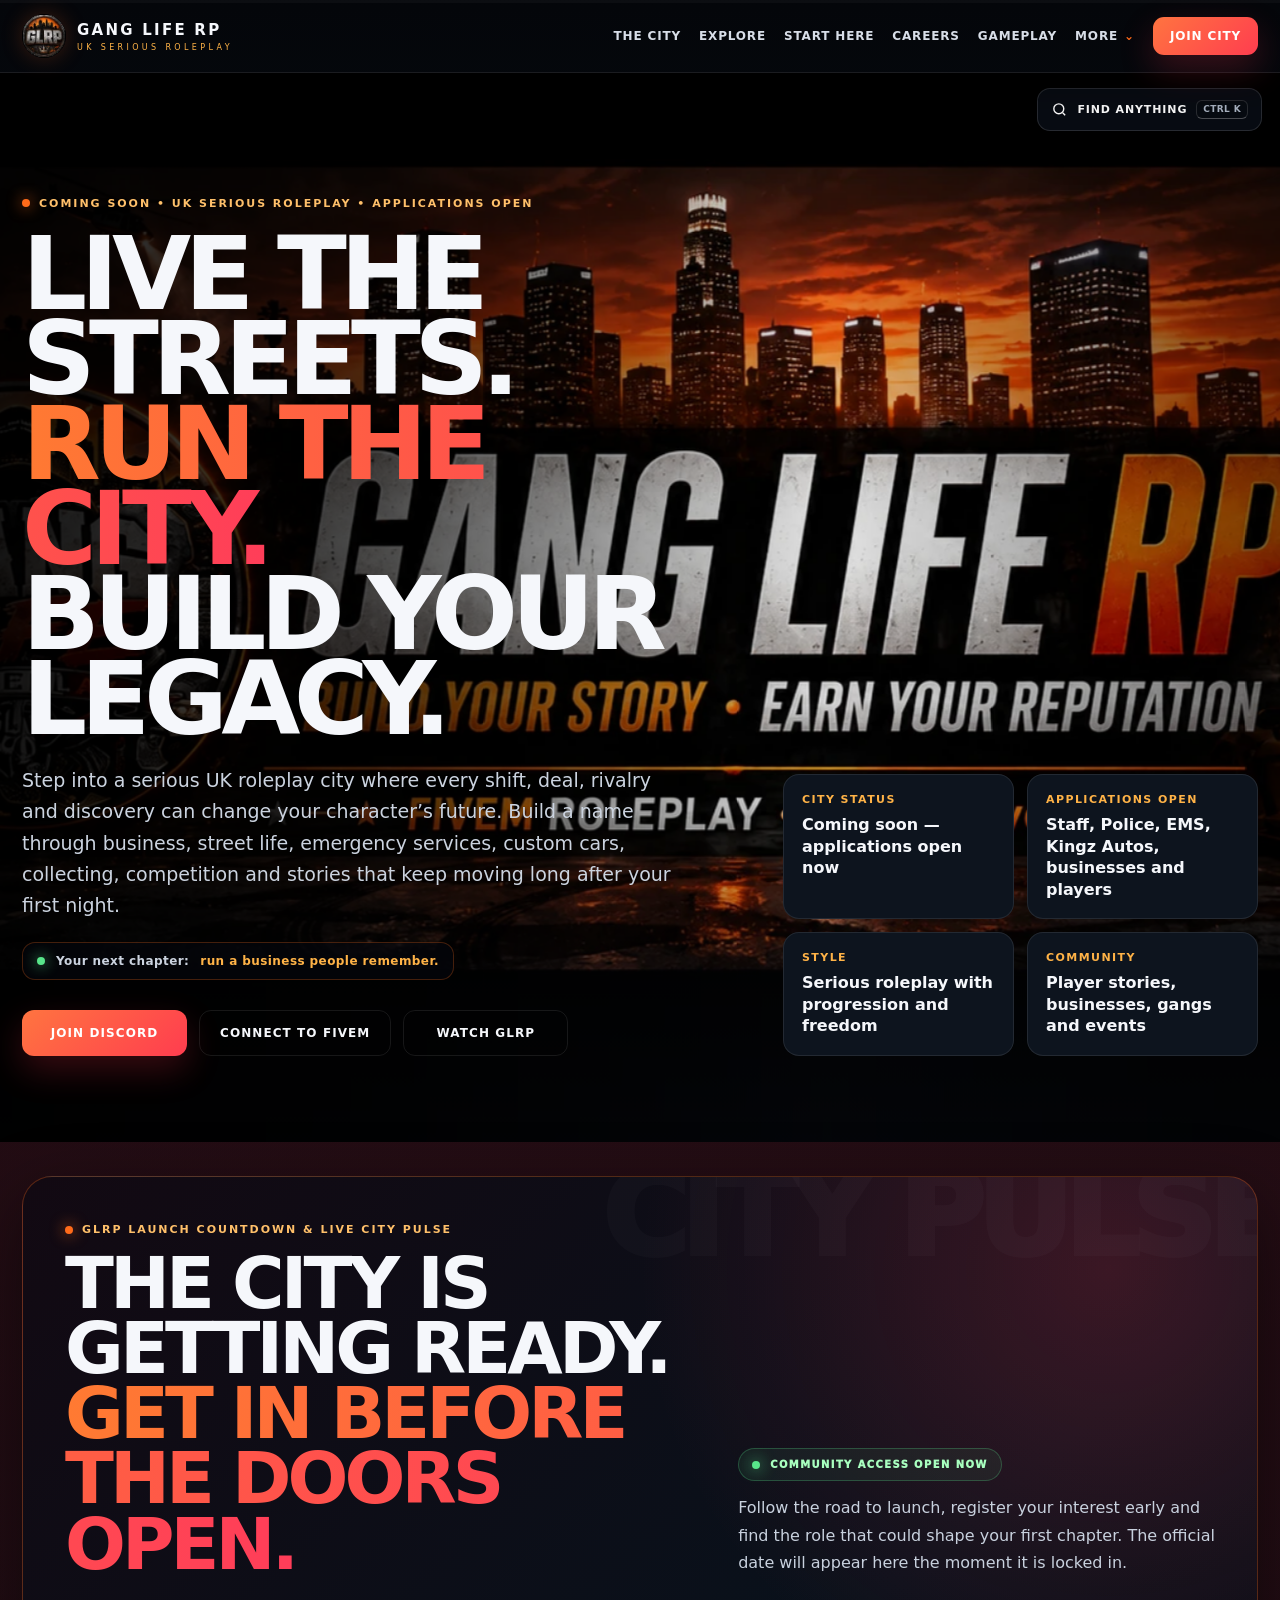
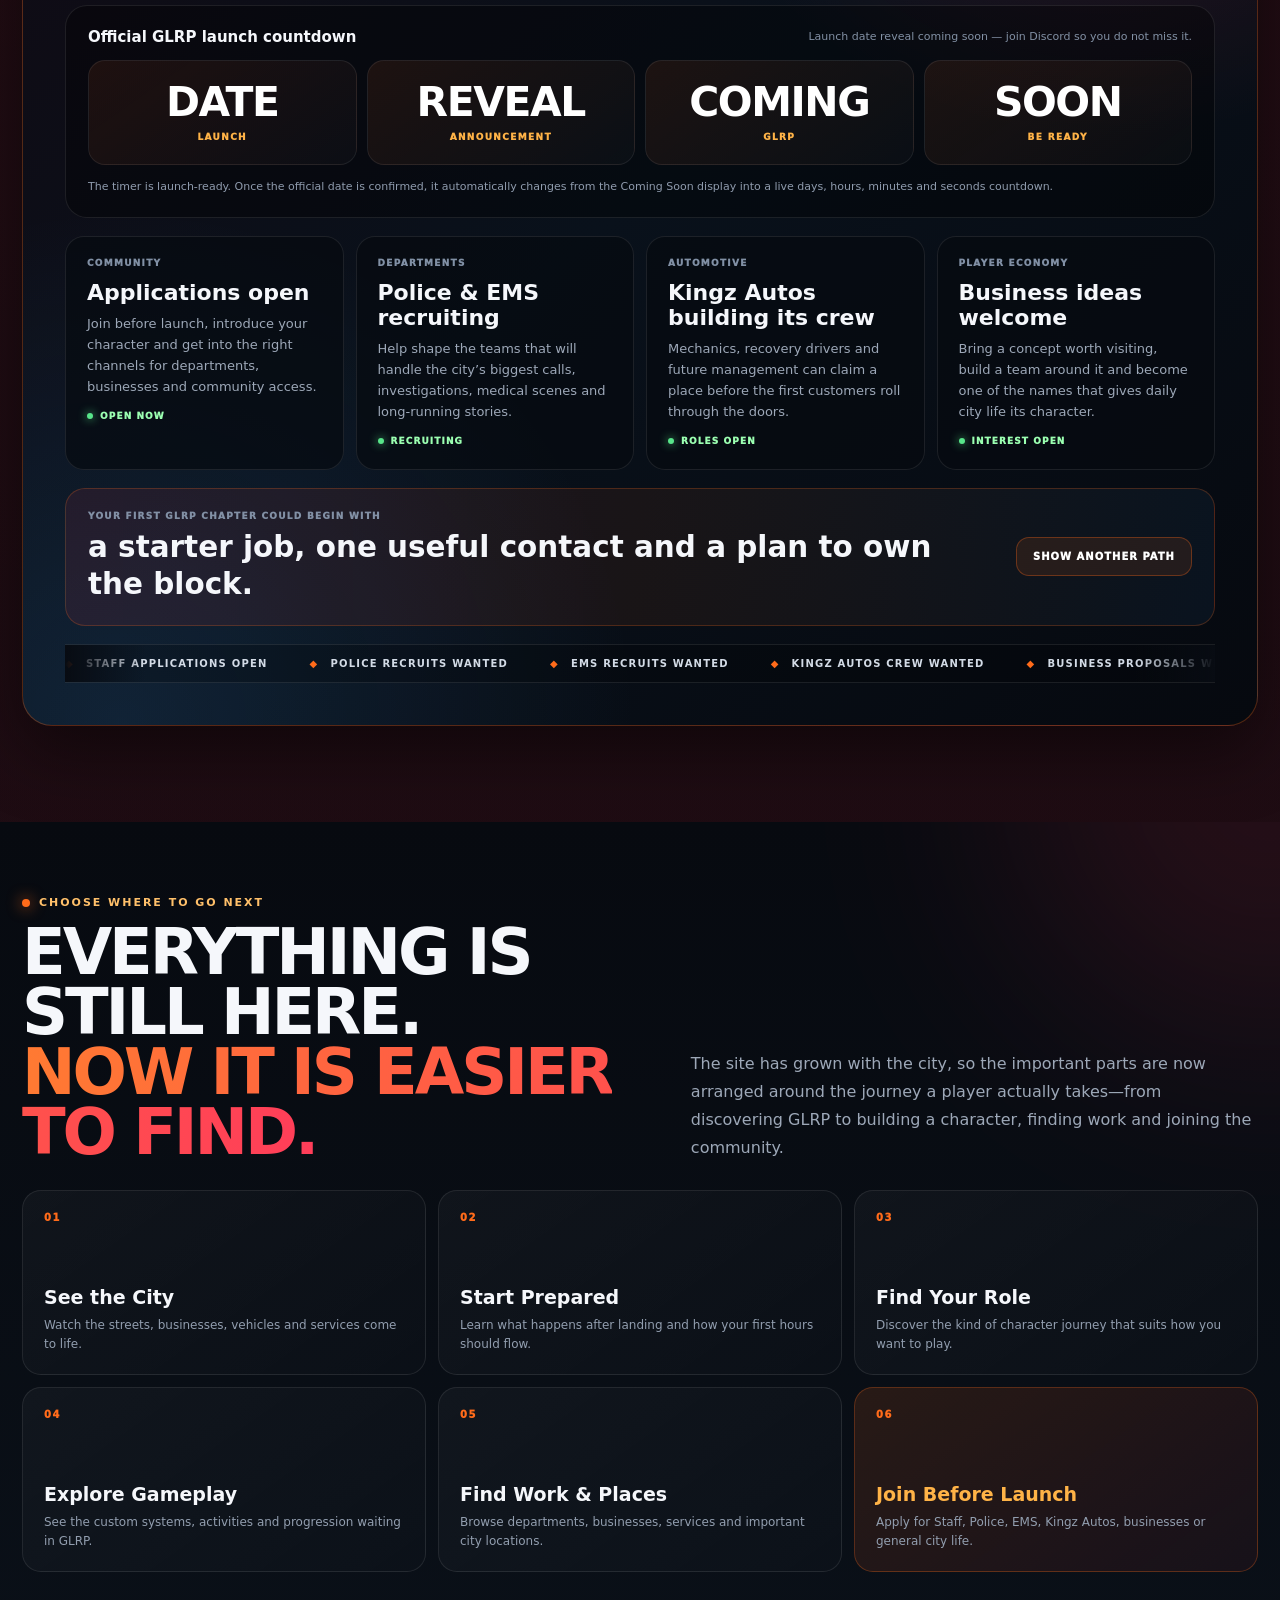
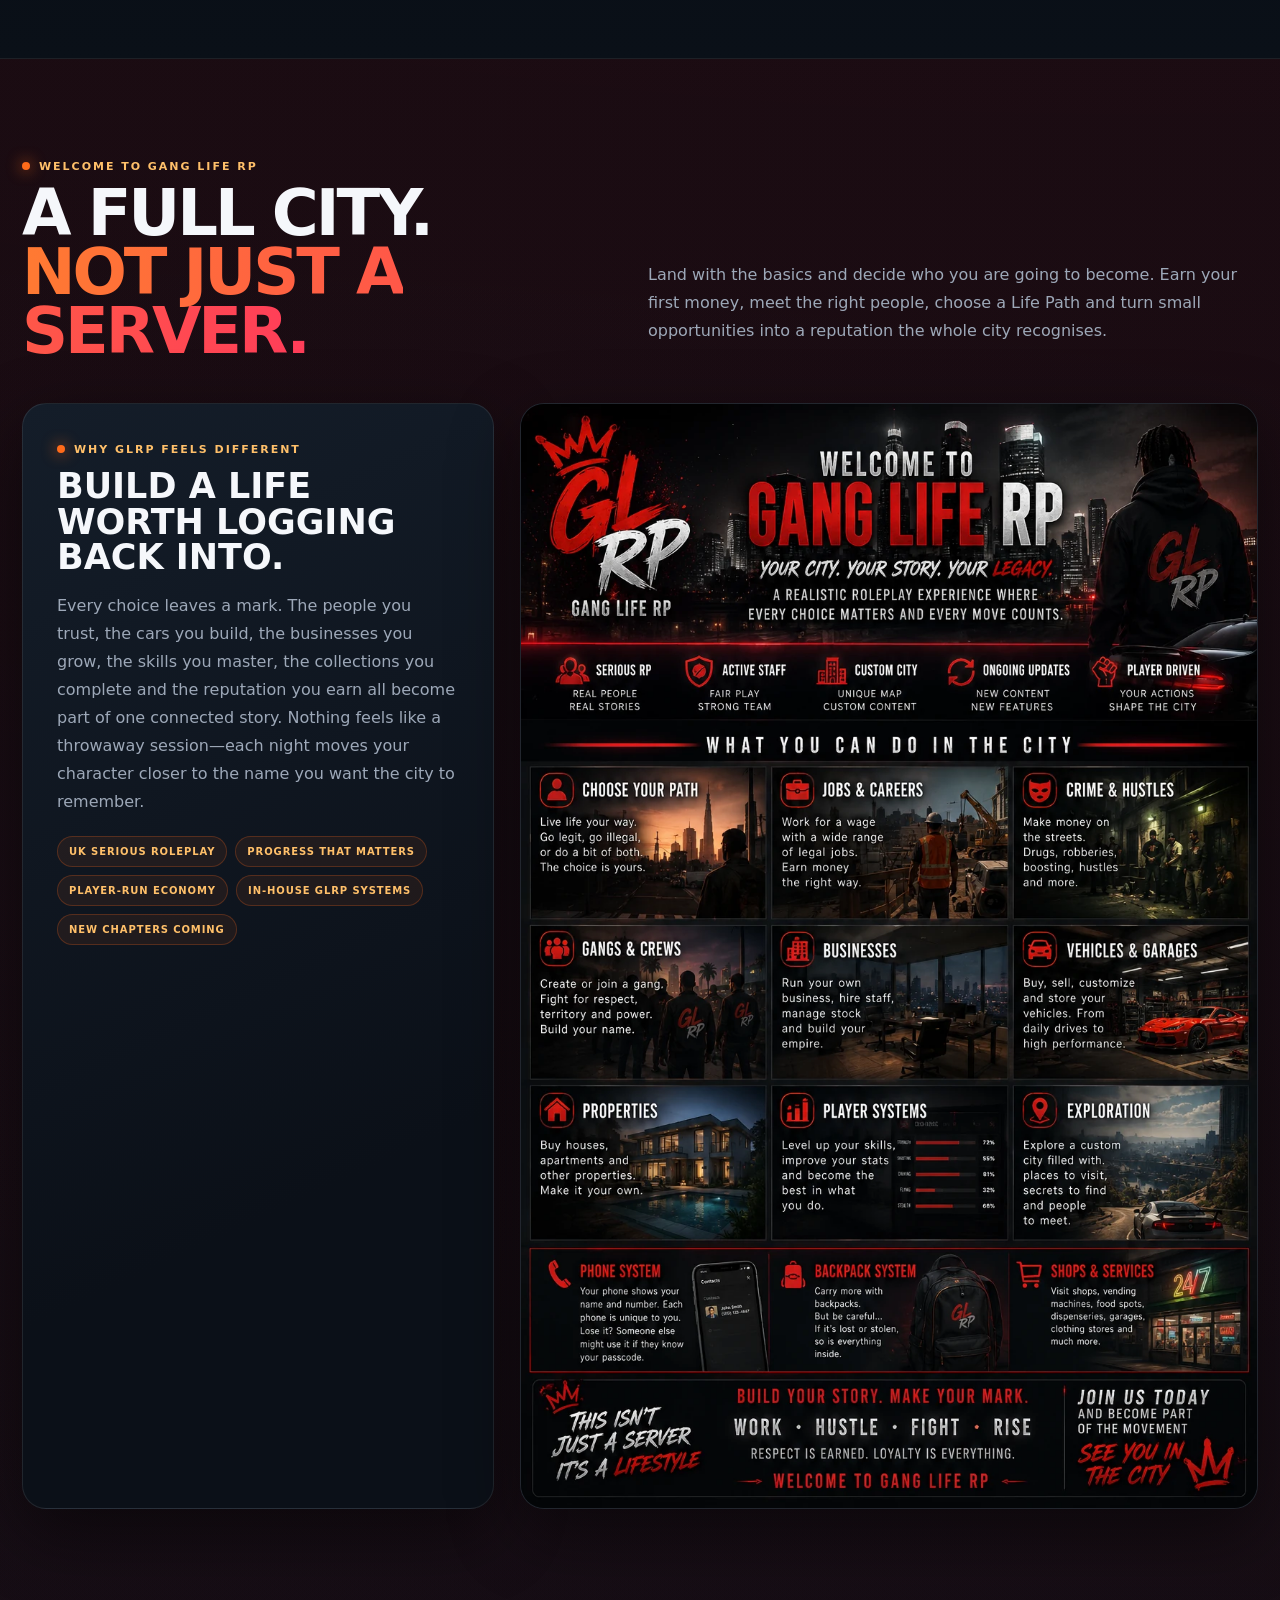
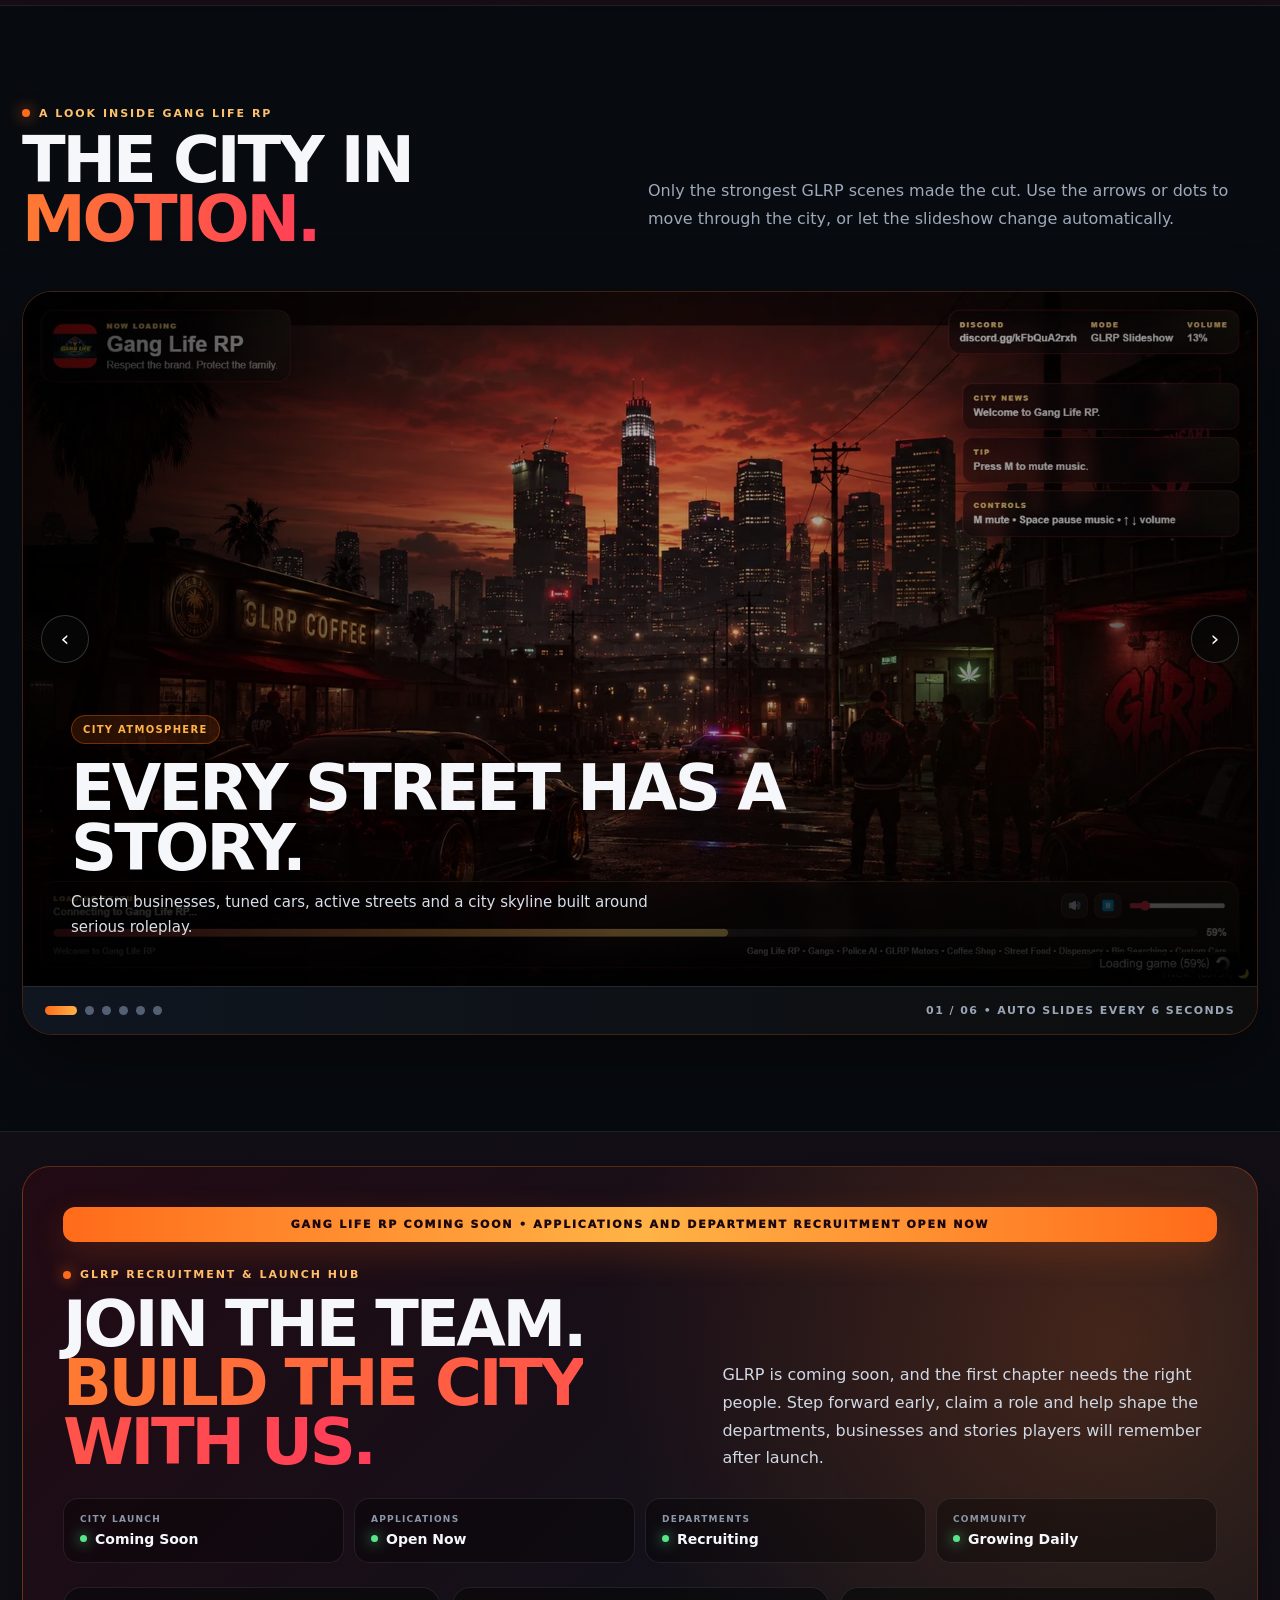
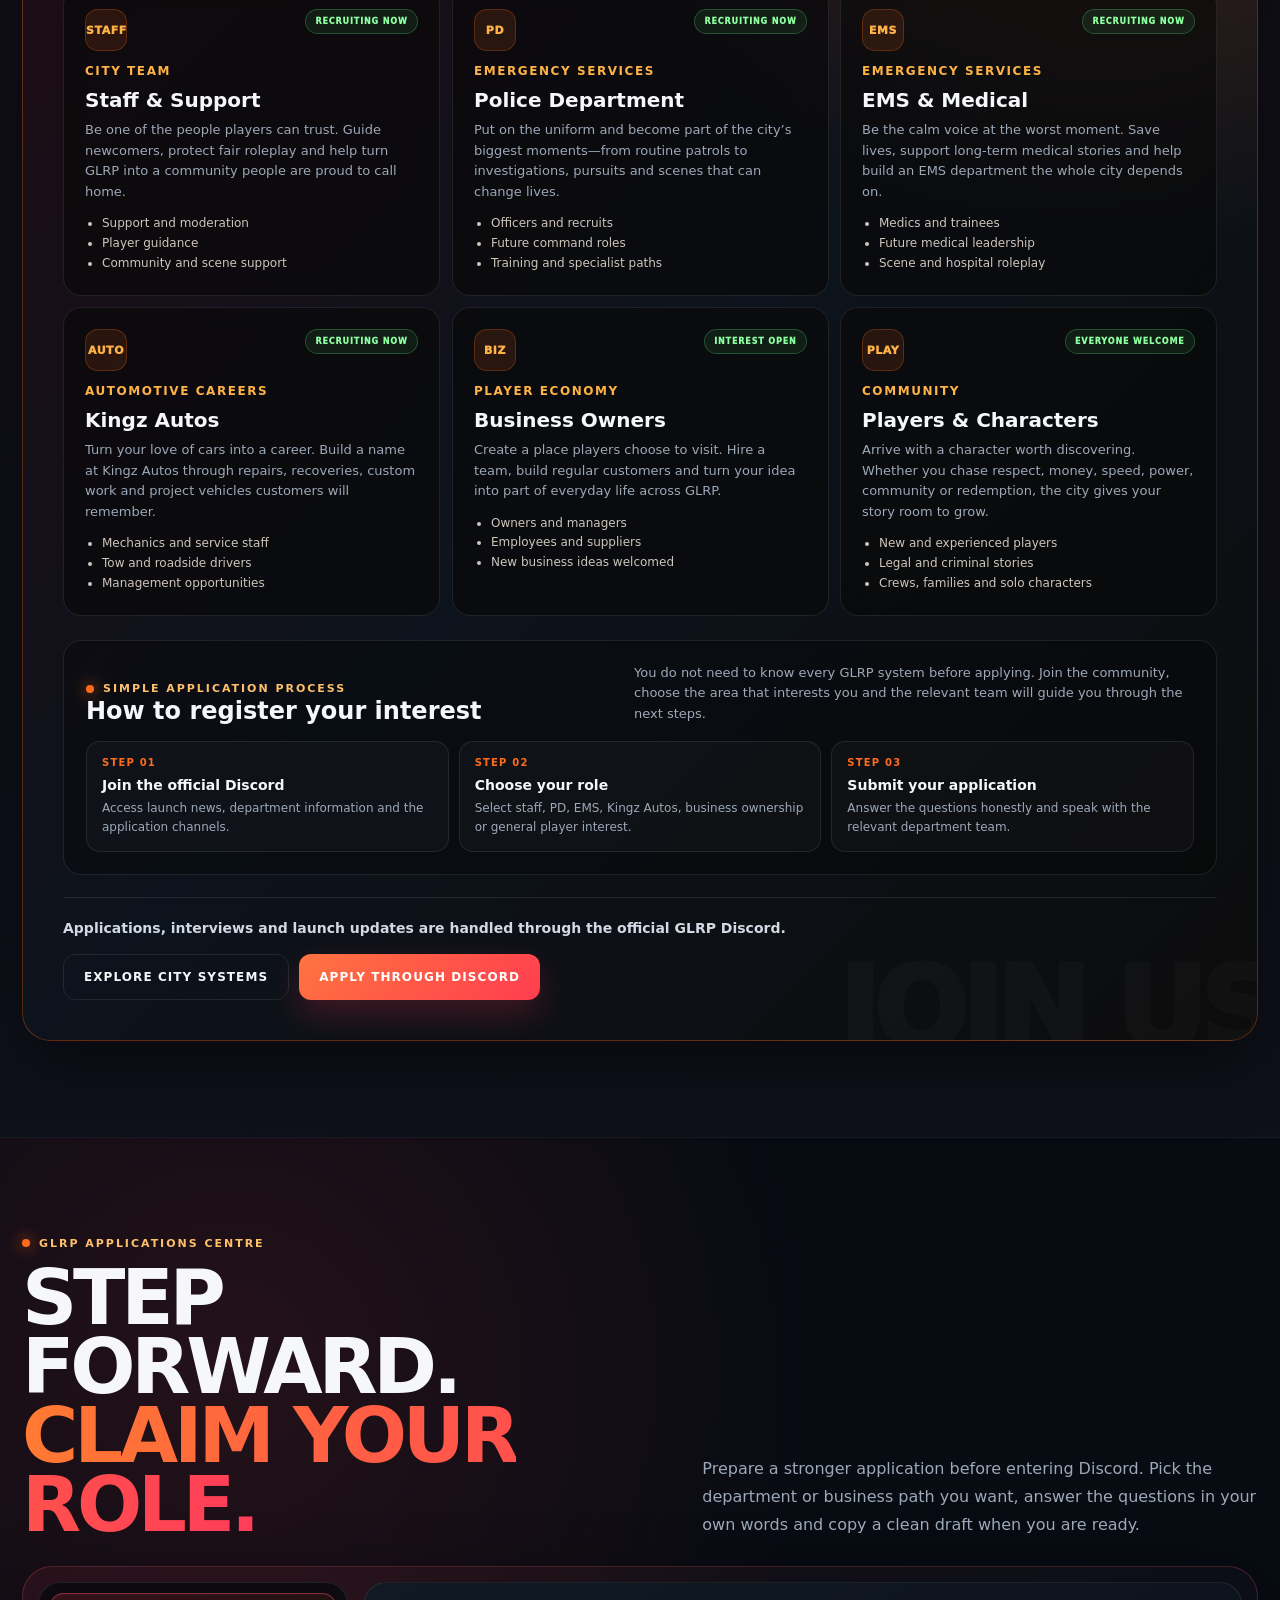
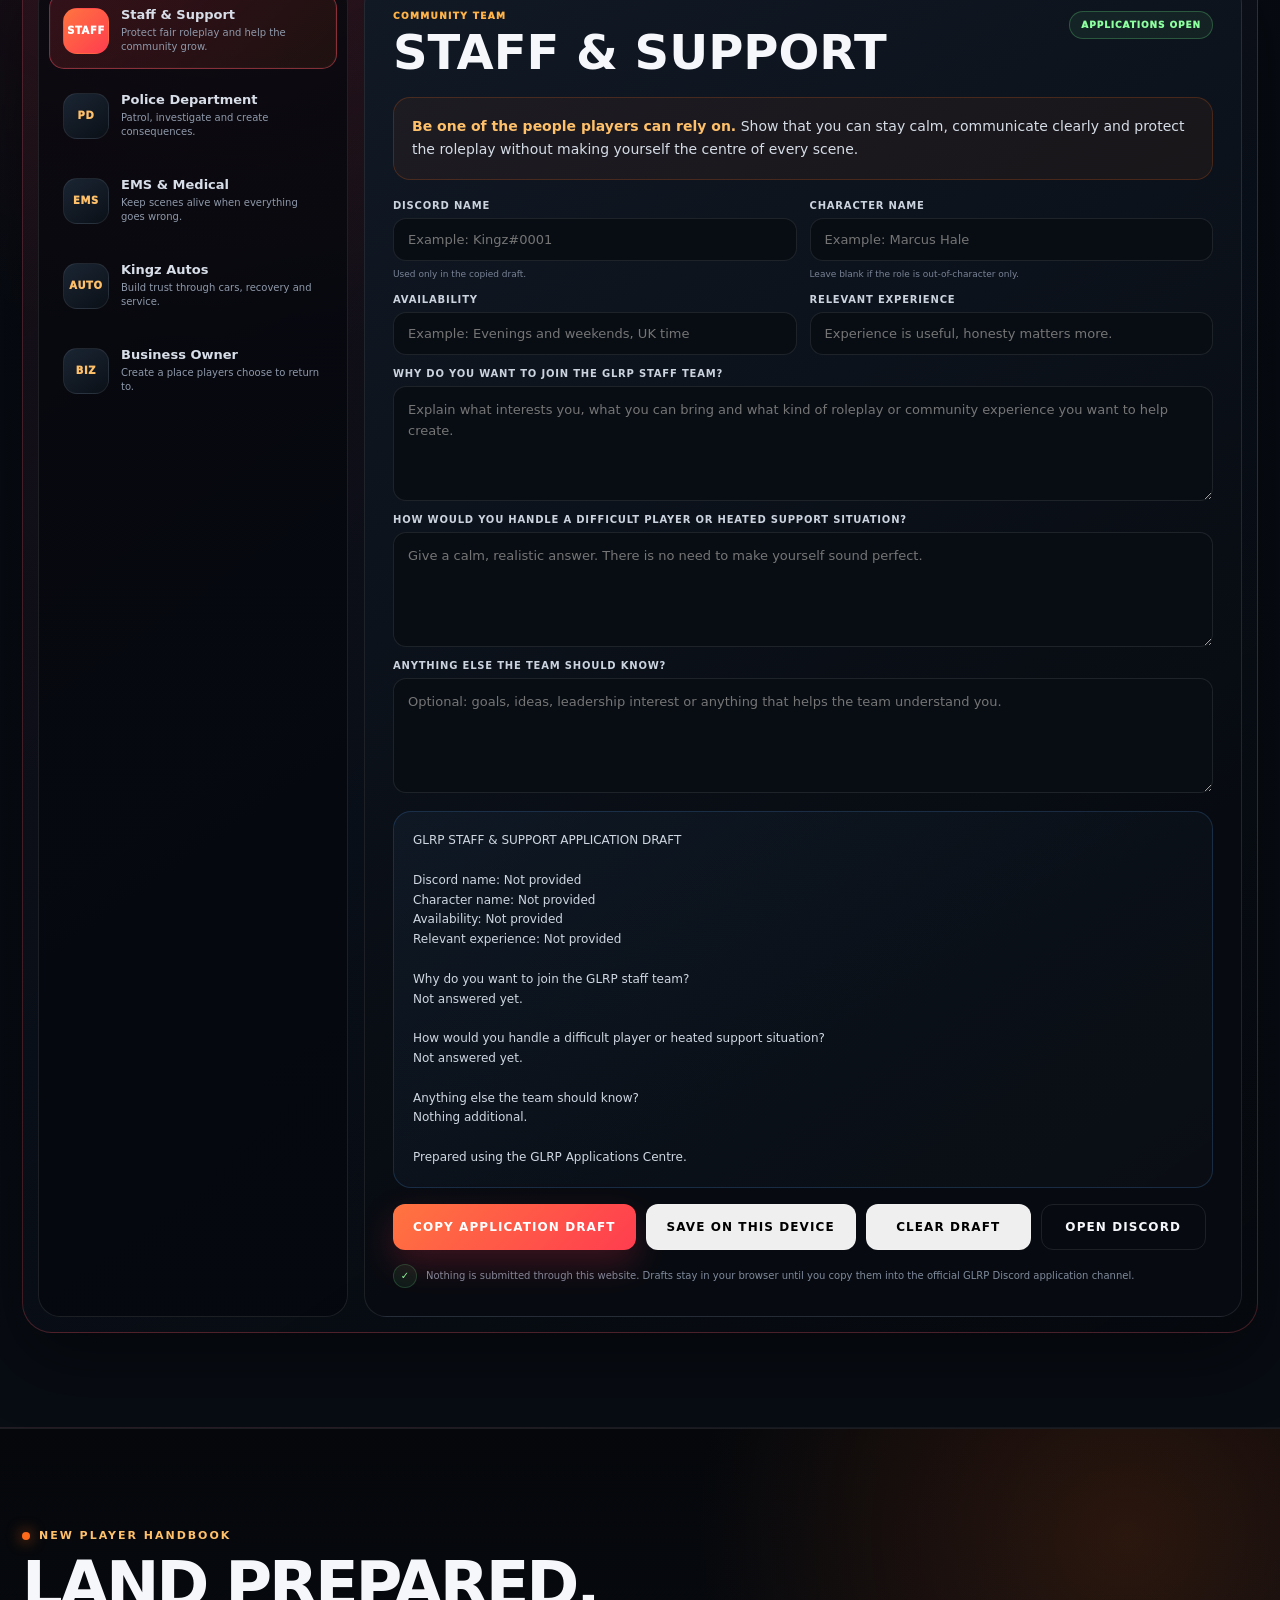
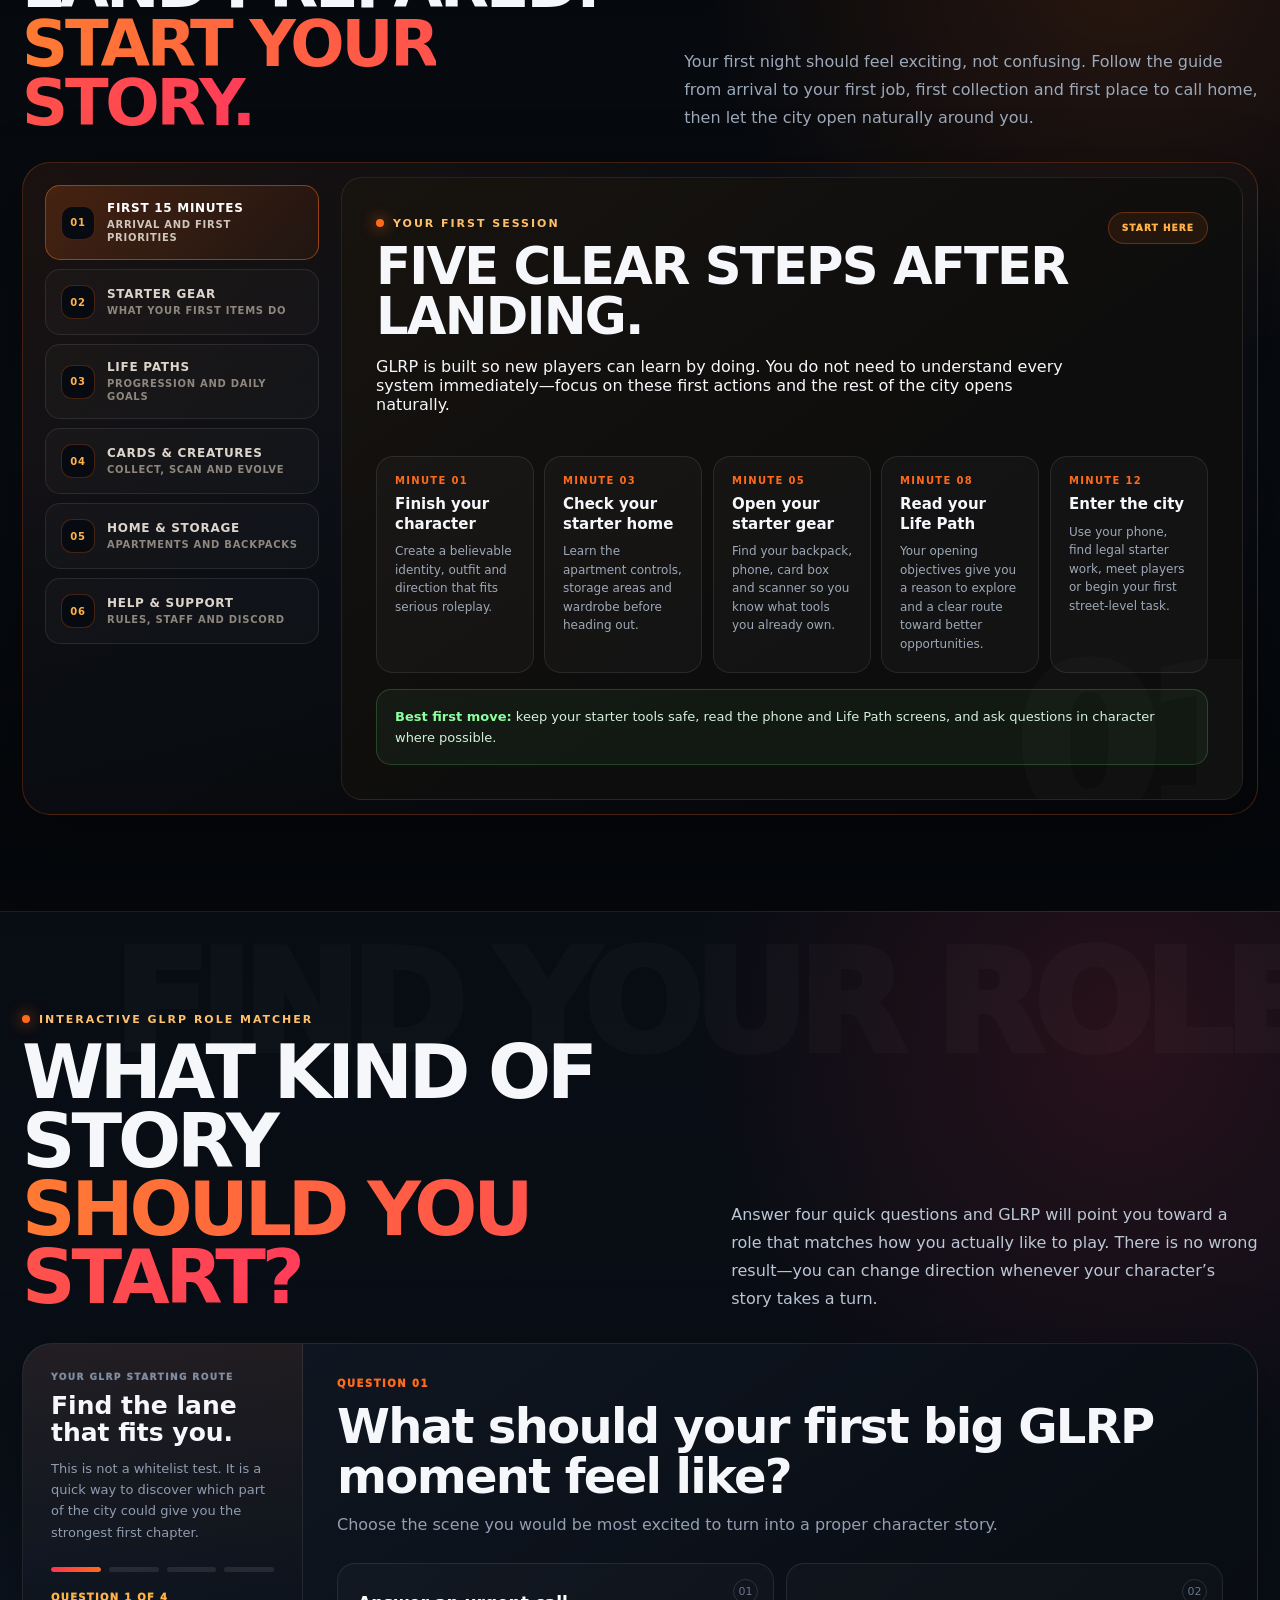
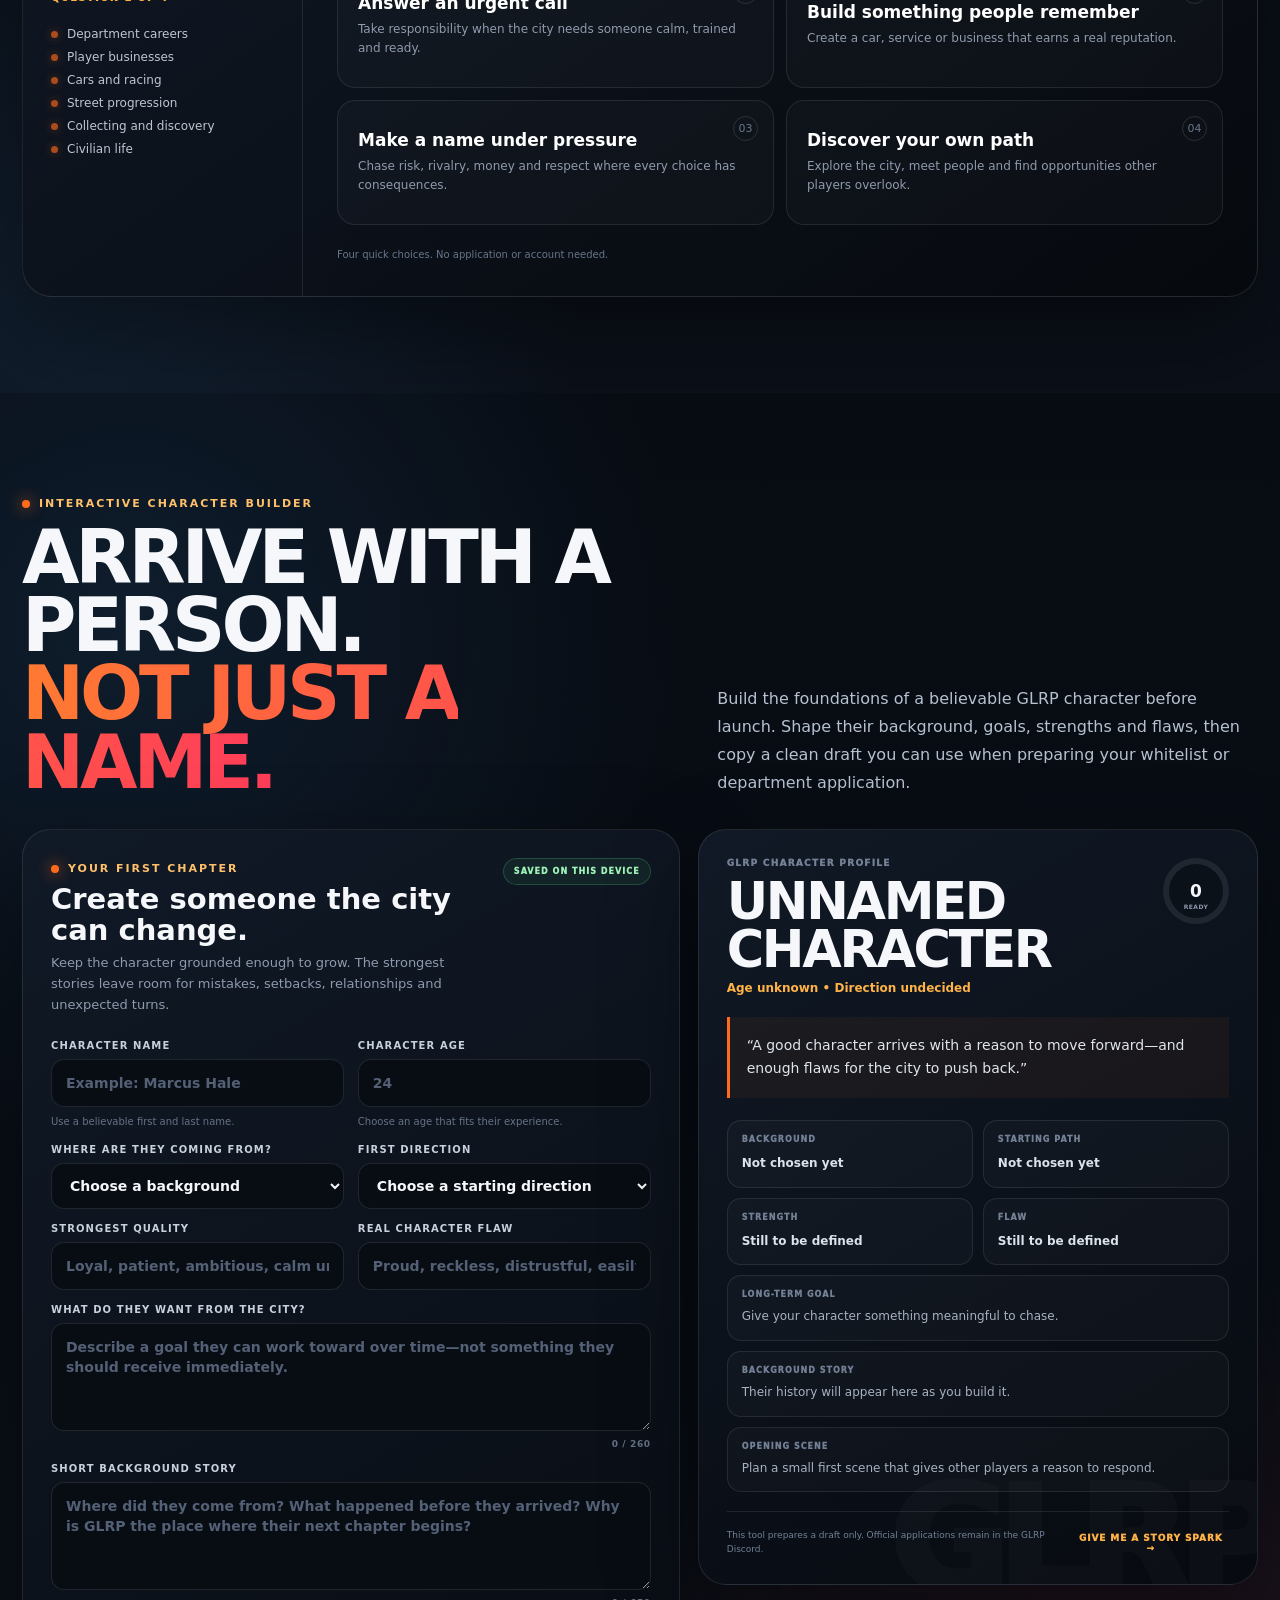
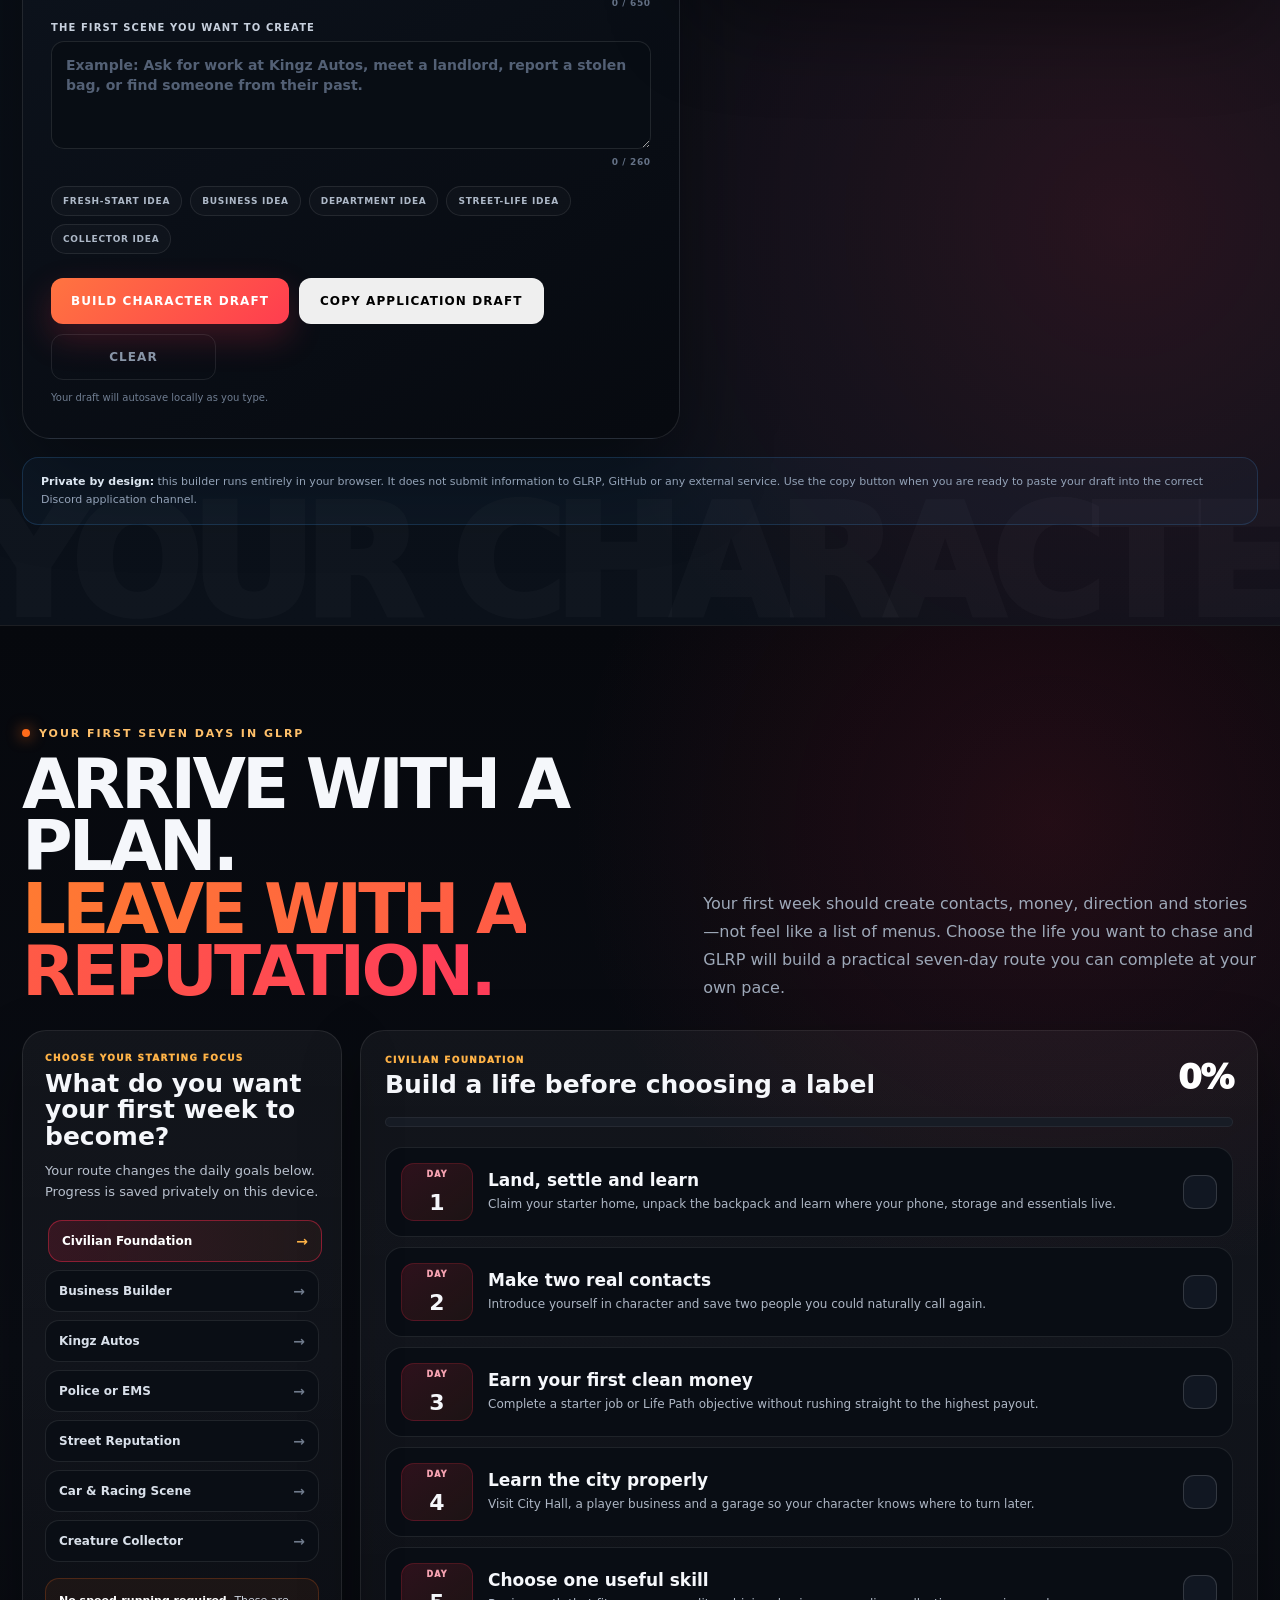
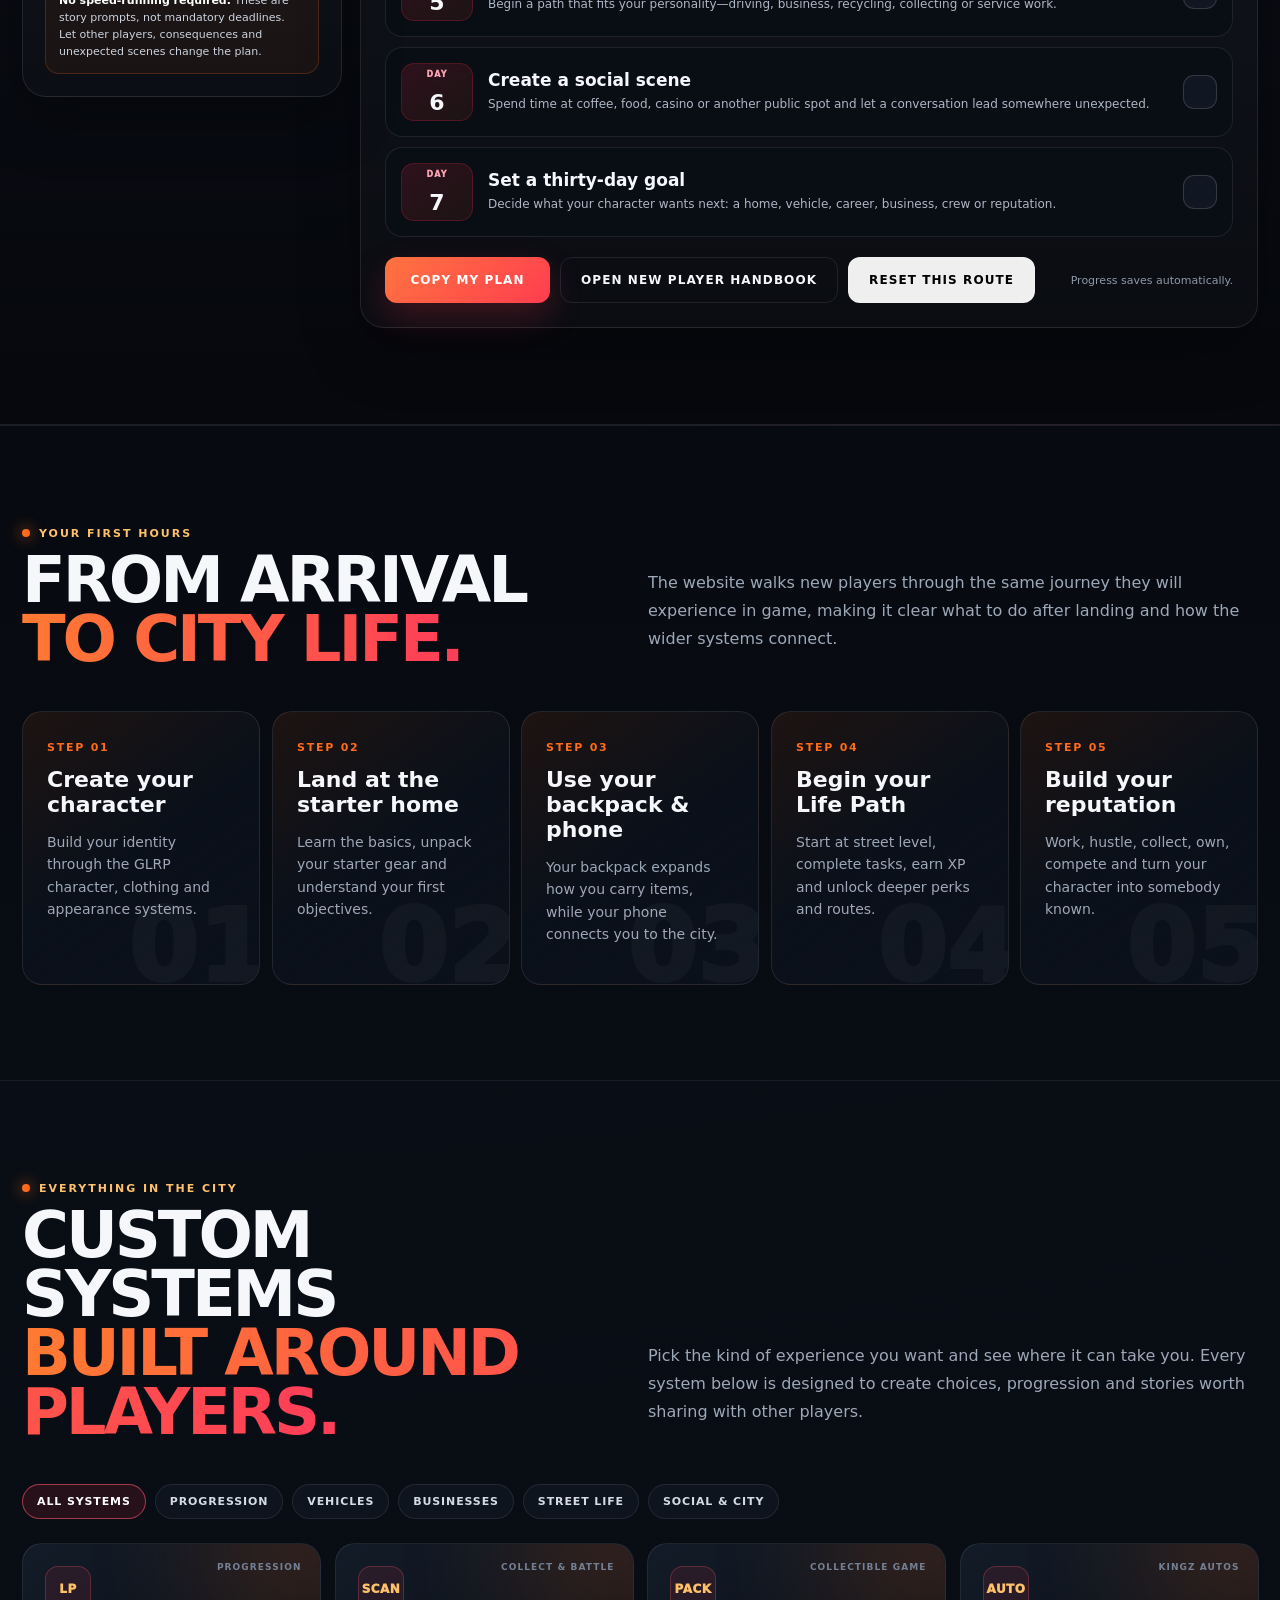
==== index.html @ 0d60dd8c "Connect real GLRP live player count" ====
<!DOCTYPE html>

<html lang="en">
<head>
<meta charset="utf-8"/>
<meta content="width=device-width,initial-scale=1" name="viewport"/>
<meta content="#070a10" name="theme-color"/>
<meta content="Gang Life RP — UK serious FiveM roleplay with custom progression, businesses, vehicles, life paths, creature collection, city activities and more." name="description"/>
<title>Gang Life RP | Coming Soon — Join Before Launch</title>
<link href="assets/favicon.webp" rel="icon" type="image/webp"/>
<style>
:root{--bg:#05070b;--bg2:#090e16;--panel:#0d141e;--panel2:#151e2a;--text:#f5f7fb;--muted:#9da8b8;--orange:#ff6b1a;--gold:#ffb347;--red:#ff334e;--green:#58e58a;--line:rgba(255,255,255,.09);--shadow:0 24px 70px rgba(0,0,0,.48);--max:1320px}
*{box-sizing:border-box}html{scroll-behavior:smooth}body{margin:0;background:radial-gradient(circle at 85% 0,#2a0b18 0,transparent 26%),linear-gradient(#05070b,#070a10 40%,#04060a);color:var(--text);font-family:Inter,ui-sans-serif,system-ui,-apple-system,"Segoe UI",Arial,sans-serif;overflow-x:hidden}a{color:inherit;text-decoration:none}img{display:block;max-width:100%}button{font:inherit}.wrap{width:min(var(--max),calc(100% - 44px));margin:auto}.kicker{display:inline-flex;align-items:center;gap:9px;color:var(--gold);font-size:11px;font-weight:900;letter-spacing:.18em;text-transform:uppercase}.kicker:before{content:"";width:8px;height:8px;border-radius:50%;background:var(--orange);box-shadow:0 0 15px var(--orange)}.accent{color:var(--orange)}
.header{position:fixed;inset:0 0 auto;z-index:100;background:linear-gradient(rgba(7,7,7,.98),rgba(7,7,7,.88));border-bottom:1px solid var(--line);backdrop-filter:blur(18px)}.nav{height:72px;display:flex;align-items:center;justify-content:space-between;gap:16px}.brand{display:flex;align-items:center;gap:11px;min-width:190px}.brand img{width:44px;height:44px;border-radius:50%;box-shadow:0 0 22px rgba(255,107,26,.22)}.brand strong{display:block;font-size:15px;letter-spacing:.15em}.brand small{display:block;color:var(--gold);font-size:8px;letter-spacing:.42em;margin-top:4px}.links{display:flex;align-items:center;gap:22px;font-size:12px;font-weight:850;letter-spacing:.07em;text-transform:uppercase}.links a{color:#d8dee8;transition:.2s}.links a:hover{color:#fff}.nav-join{background:linear-gradient(135deg,var(--orange),#d84318);color:#120609!important;padding:12px 17px;border-radius:11px;box-shadow:0 9px 24px rgba(255,107,26,.19)}.menu{display:none;border:1px solid var(--line);background:#0c1119;color:#fff;border-radius:10px;padding:9px 12px}
.hero{min-height:940px;padding-top:72px;position:relative;display:flex;align-items:end;overflow:hidden}.hero-bg{position:absolute;inset:0;background-image:linear-gradient(90deg,rgba(0,0,0,.92) 0%,rgba(0,0,0,.68) 31%,rgba(0,0,0,.08) 64%,rgba(0,0,0,.52) 100%),linear-gradient(0deg,#05070b 0%,transparent 24%),url('assets/hero.webp');background-size:cover;background-position:center}.hero-grid{position:relative;z-index:2;display:grid;grid-template-columns:1fr .66fr;align-items:end;gap:42px;padding:120px 0 86px}.hero-copy{max-width:720px}.hero h1{font-size:clamp(58px,8vw,118px);line-height:.83;letter-spacing:-.065em;text-transform:uppercase;margin:20px 0 24px}.hero p{max-width:650px;font-size:19px;line-height:1.65;color:#cbd3df}.actions{display:flex;flex-wrap:wrap;gap:12px;margin-top:30px}.btn{display:inline-flex;align-items:center;justify-content:center;min-width:165px;padding:15px 20px;border-radius:12px;border:1px solid var(--line);font-size:12px;font-weight:900;letter-spacing:.09em;text-transform:uppercase;transition:.2s}.btn:hover{transform:translateY(-2px);border-color:rgba(255,255,255,.28)}.btn.primary{background:linear-gradient(135deg,var(--orange),#d84318);color:#130609;border:0;box-shadow:0 14px 32px rgba(255,107,26,.23)}.hero-side{display:grid;grid-template-columns:repeat(2,1fr);gap:12px}.hero-stat{background:rgba(10,10,10,.75);backdrop-filter:blur(12px);border:1px solid var(--line);padding:18px;border-radius:16px}.hero-stat strong{display:block;color:var(--gold);font-size:11px;letter-spacing:.13em;text-transform:uppercase;margin-bottom:8px}.hero-stat span{font-weight:800;line-height:1.35}
.section{padding:96px 0}.section-head{display:flex;justify-content:space-between;gap:40px;align-items:end;margin-bottom:42px}.section-head h2{font-size:clamp(40px,5vw,72px);line-height:.92;letter-spacing:-.048em;text-transform:uppercase;margin:10px 0 0}.section-head p{max-width:610px;color:var(--muted);line-height:1.75;font-size:16px}.dark{background:#070a0f;border-block:1px solid var(--line)}
.overview-grid{display:grid;grid-template-columns:.78fr 1.22fr;gap:26px;align-items:stretch}.overview-copy{padding:34px;border-radius:24px;background:linear-gradient(160deg,#0c1119925,#0c1119);border:1px solid var(--line);box-shadow:var(--shadow)}.overview-copy h3{font-size:35px;line-height:1.02;text-transform:uppercase;margin:12px 0}.overview-copy p{color:var(--muted);line-height:1.75}.overview-image{border-radius:24px;overflow:hidden;border:1px solid var(--line);box-shadow:var(--shadow);background:#0c1119}.overview-image img{width:100%;height:100%;object-fit:cover}
.journey{display:grid;grid-template-columns:repeat(5,1fr);gap:12px}.step{position:relative;min-height:240px;padding:24px;border:1px solid var(--line);border-radius:20px;background:linear-gradient(145deg,rgba(255,107,26,.09),rgba(255,255,255,.025));overflow:hidden}.step:after{content:attr(data-step);position:absolute;right:-8px;bottom:-22px;font-size:100px;font-weight:950;color:rgba(255,255,255,.035)}.step strong{color:var(--orange);font-size:11px;letter-spacing:.16em;text-transform:uppercase}.step h3{font-size:22px;margin:12px 0 10px}.step p{font-size:14px;color:var(--muted);line-height:1.6}
.filter-row{display:flex;flex-wrap:wrap;gap:9px;margin-bottom:24px}.filter{border:1px solid var(--line);background:#0c1119;color:#d4dbe6;padding:10px 14px;border-radius:999px;font-size:11px;font-weight:850;letter-spacing:.08em;text-transform:uppercase;cursor:pointer}.filter.active,.filter:hover{background:rgba(255,107,26,.13);border-color:rgba(255,107,26,.55);color:#fff}.systems-grid{display:grid;grid-template-columns:repeat(4,1fr);gap:14px}.system-card{min-height:245px;position:relative;border-radius:20px;border:1px solid var(--line);background:linear-gradient(150deg,#101823,#0b1018 65%);padding:22px;overflow:hidden;transition:.22s}.system-card:hover{transform:translateY(-4px);border-color:rgba(255,107,26,.45);box-shadow:var(--shadow)}.system-card:before{content:"";position:absolute;width:180px;height:180px;border-radius:50%;right:-70px;top:-85px;background:var(--card-color,var(--orange));filter:blur(70px);opacity:.22}.icon{width:46px;height:46px;display:grid;place-items:center;border-radius:13px;background:rgba(255,107,26,.12);border:1px solid rgba(255,107,26,.25);color:var(--gold);font-size:12px;font-weight:950;letter-spacing:.04em}.system-card .tag{position:absolute;right:18px;top:18px;color:#748095;font-size:9px;font-weight:900;letter-spacing:.12em;text-transform:uppercase}.system-card h3{font-size:20px;margin:17px 0 9px}.system-card p{color:var(--muted);font-size:14px;line-height:1.62}.system-card ul{padding-left:17px;color:#cbd3de;font-size:13px;line-height:1.62;margin:10px 0 0}.system-card.hidden{display:none}
.feature{display:grid;grid-template-columns:1.05fr .95fr;gap:28px;align-items:center;margin:34px 0}.feature.reverse{grid-template-columns:.95fr 1.05fr}.feature.reverse .visual{order:2}.visual{border:1px solid var(--line);border-radius:26px;overflow:hidden;background:#0b1018;box-shadow:var(--shadow);min-height:460px;position:relative}.visual img{width:100%;height:100%;object-fit:cover}.visual.phone-stage{display:grid;place-items:center;padding:28px;background:radial-gradient(circle at 50% 25%,rgba(255,107,26,.22),transparent 30%),linear-gradient(#0f1620,#070a0f)}.phone-stage img{height:520px;width:auto;filter:drop-shadow(0 28px 32px rgba(0,0,0,.55))}.copy{padding:24px}.copy h3{font-size:clamp(35px,4vw,58px);line-height:.95;text-transform:uppercase;margin:13px 0 18px}.copy p{color:var(--muted);line-height:1.75}.chips{display:flex;flex-wrap:wrap;gap:8px;margin:20px 0}.chip{padding:9px 11px;border-radius:999px;background:rgba(255,107,26,.08);border:1px solid rgba(255,107,26,.24);font-size:10px;font-weight:850;letter-spacing:.09em;text-transform:uppercase;color:var(--gold)}.feature-list{display:grid;grid-template-columns:repeat(2,1fr);gap:10px;margin-top:18px}.feature-list div{border:1px solid var(--line);background:rgba(255,255,255,.025);border-radius:14px;padding:13px;font-size:13px;color:#d3dae5}.phone-gallery{display:grid;grid-template-columns:repeat(4,1fr);gap:14px;margin-top:26px}.phone-card{min-height:420px;border-radius:24px;border:1px solid var(--line);background:linear-gradient(#111824,#070b11);display:grid;place-items:center;padding:18px;overflow:hidden}.phone-card img{height:390px;width:auto;filter:drop-shadow(0 22px 22px rgba(0,0,0,.55))}.phone-card strong{display:block;text-align:center;margin-top:10px;font-size:12px;letter-spacing:.08em;text-transform:uppercase;color:var(--gold)}
.activity-grid{display:grid;grid-template-columns:repeat(5,1fr);gap:13px}.activity{min-height:190px;border:1px solid var(--line);border-radius:18px;padding:20px;background:linear-gradient(160deg,rgba(255,107,26,.07),#0c1119 60%);position:relative;overflow:hidden}.activity b{font-size:32px;color:var(--orange);opacity:.9}.activity h3{font-size:17px;margin:18px 0 7px}.activity p{font-size:13px;color:var(--muted);line-height:1.55}.activity .live{position:absolute;right:13px;top:13px;color:var(--green);font-size:8px;font-weight:950;letter-spacing:.1em;text-transform:uppercase}
.gallery{display:grid;grid-template-columns:2fr 1fr 1fr;grid-template-rows:230px 230px;gap:12px}.gallery button{border:0;padding:0;background:none;overflow:hidden;border-radius:18px;cursor:pointer;border:1px solid var(--line)}.gallery button:first-child{grid-row:1/3}.gallery img{width:100%;height:100%;object-fit:cover;transition:.25s}.gallery button:hover img{transform:scale(1.025)}
.rules-grid{display:grid;grid-template-columns:repeat(3,1fr);gap:14px}.rule{border:1px solid var(--line);border-radius:18px;background:#0c1119;padding:21px}.rule strong{display:block;color:var(--orange);font-size:11px;letter-spacing:.12em;text-transform:uppercase;margin-bottom:9px}.rule p{color:var(--muted);font-size:14px;line-height:1.65}.faq{display:grid;gap:10px;margin-top:26px}.faq details{border:1px solid var(--line);background:#0c1119;border-radius:15px;padding:17px 19px}.faq summary{font-weight:850;cursor:pointer}.faq p{color:var(--muted);font-size:14px;margin:12px 0 0;line-height:1.65}
.join{padding:78px 0}.join-box{position:relative;overflow:hidden;display:grid;grid-template-columns:1.2fr .8fr;align-items:center;gap:34px;padding:46px;border-radius:28px;border:1px solid rgba(255,107,26,.28);background:linear-gradient(120deg,#270914,#0d131c 56%,#0d0d0d);box-shadow:var(--shadow)}.join-box:after{content:"GLRP";position:absolute;right:-20px;bottom:-60px;font-size:190px;font-weight:950;color:rgba(255,255,255,.025)}.join h2{font-size:clamp(42px,6vw,78px);line-height:.9;text-transform:uppercase;margin:12px 0}.join p{color:#d6cec5;line-height:1.65}.join-buttons{position:relative;z-index:2;display:grid;gap:11px}.join-buttons .btn{width:100%}.footer{border-top:1px solid var(--line);padding:32px 0;color:#8995a7;font-size:12px}.footer-grid{display:flex;align-items:center;justify-content:space-between;gap:18px;flex-wrap:wrap}.footer a{color:#c5ceda}.modal{position:fixed;inset:0;z-index:200;background:rgba(0,0,0,.9);display:none;align-items:center;justify-content:center;padding:30px}.modal.open{display:flex}.modal img{max-height:88vh;max-width:92vw;border-radius:18px;border:1px solid var(--line)}.modal button{position:absolute;top:18px;right:20px;border:1px solid var(--line);background:#0c1119;color:#fff;border-radius:12px;padding:11px 15px;cursor:pointer}


.server-hub{padding:34px 0 96px}.server-shell{position:relative;overflow:hidden;border-radius:28px;border:1px solid rgba(255,107,26,.28);background:radial-gradient(circle at 12% 4%,rgba(255,107,26,.2),transparent 31%),linear-gradient(140deg,#1d0a12,#0b1018 55%,#070a0f);padding:40px;box-shadow:var(--shadow)}.server-shell:after{content:"CONNECT";position:absolute;right:-22px;bottom:-44px;font-size:120px;font-weight:950;letter-spacing:-.07em;color:rgba(255,255,255,.024);pointer-events:none}.server-top{position:relative;z-index:2;display:grid;grid-template-columns:1.08fr .92fr;gap:28px;align-items:end}.server-top h2{font-size:clamp(40px,5vw,68px);line-height:.92;letter-spacing:-.05em;text-transform:uppercase;margin:12px 0 0}.server-top p{color:#d0d7e1;line-height:1.72;margin:0}.server-status-grid{position:relative;z-index:2;display:grid;grid-template-columns:1.15fr repeat(3,1fr);gap:11px;margin:25px 0}.server-status-card{min-height:108px;padding:18px;border-radius:17px;border:1px solid var(--line);background:rgba(0,0,0,.38)}.server-status-card.featured{background:linear-gradient(135deg,rgba(255,107,26,.16),rgba(0,0,0,.42));border-color:rgba(255,107,26,.32)}.server-status-card small{display:block;color:#8c98aa;font-size:9px;font-weight:900;letter-spacing:.14em;text-transform:uppercase;margin-bottom:9px}.server-status-card strong{display:block;font-size:20px}.server-status-card span{display:block;color:var(--muted);font-size:12px;line-height:1.5;margin-top:7px}.server-live-line{display:flex!important;align-items:center;gap:9px}.server-dot{width:9px;height:9px;border-radius:50%;background:#ffb347;box-shadow:0 0 14px rgba(255,179,74,.7);flex:0 0 auto}.server-dot.online{background:var(--green);box-shadow:0 0 14px var(--green)}.server-dot.offline{background:#ff4b63;box-shadow:0 0 14px rgba(255,93,93,.65)}.access-grid{position:relative;z-index:2;display:grid;grid-template-columns:1fr 1fr;gap:12px}.access-panel{padding:22px;border-radius:18px;border:1px solid var(--line);background:rgba(5,5,5,.46)}.access-panel h3{font-size:22px;margin:0 0 7px}.access-panel>p{color:var(--muted);font-size:13px;line-height:1.6;margin:0 0 17px}.connect-field{display:flex;align-items:center;gap:9px;padding:11px;border:1px solid rgba(255,255,255,.1);border-radius:13px;background:#05070b;margin-top:9px}.connect-field code{min-width:0;flex:1;overflow:hidden;text-overflow:ellipsis;white-space:nowrap;color:#f1f4f8;font-size:12px}.copy-btn{border:1px solid rgba(255,107,26,.3);background:rgba(255,107,26,.1);color:var(--gold);font-weight:900;font-size:9px;letter-spacing:.1em;text-transform:uppercase;border-radius:9px;padding:9px 11px;cursor:pointer}.copy-btn:hover{background:rgba(255,107,26,.2)}.join-guide{display:grid;grid-template-columns:repeat(2,1fr);gap:9px}.join-step{padding:14px;border-radius:13px;background:rgba(255,255,255,.025);border:1px solid var(--line)}.join-step b{display:block;color:var(--orange);font-size:9px;letter-spacing:.12em;text-transform:uppercase;margin-bottom:6px}.join-step strong{font-size:13px}.join-step span{display:block;color:var(--muted);font-size:11px;line-height:1.5;margin-top:5px}.server-actions{position:relative;z-index:2;display:flex;gap:10px;flex-wrap:wrap;margin-top:20px}.server-actions .btn{min-width:190px}.status-note{position:relative;z-index:2;margin:15px 0 0;color:#8c98aa;font-size:11px;line-height:1.55}.toast{position:fixed;right:20px;bottom:20px;z-index:300;padding:13px 17px;border-radius:12px;background:#0c1119;border:1px solid rgba(255,107,26,.34);color:#fff;font-size:12px;font-weight:850;box-shadow:var(--shadow);opacity:0;transform:translateY(14px);pointer-events:none;transition:.22s}.toast.show{opacity:1;transform:translateY(0)}

.recruitment{padding:34px 0 96px}.recruit-shell{position:relative;overflow:hidden;border-radius:28px;border:1px solid rgba(255,107,26,.3);background:radial-gradient(circle at 88% 12%,rgba(255,107,26,.22),transparent 30%),linear-gradient(135deg,#220a13,#0d131c 54%,#0c0c0c);padding:40px;box-shadow:var(--shadow)}.recruit-shell:after{content:"JOIN US";position:absolute;right:-16px;bottom:-34px;font-size:112px;font-weight:950;letter-spacing:-.06em;color:rgba(255,255,255,.025);pointer-events:none}.recruit-top{position:relative;z-index:2;display:grid;grid-template-columns:1.12fr .88fr;gap:30px;align-items:end;margin-bottom:26px}.recruit-top h2{font-size:clamp(38px,5vw,68px);line-height:.92;letter-spacing:-.05em;text-transform:uppercase;margin:12px 0 0}.recruit-top p{color:#d0d8e3;line-height:1.72;margin:0}.recruit-grid{position:relative;z-index:2;display:grid;grid-template-columns:repeat(3,1fr);gap:12px}.recruit-card{min-height:176px;padding:21px;border-radius:18px;border:1px solid var(--line);background:rgba(8,8,8,.64);backdrop-filter:blur(10px)}.recruit-card strong{display:block;color:var(--gold);font-size:12px;letter-spacing:.13em;text-transform:uppercase;margin-bottom:10px}.recruit-card h3{font-size:20px;margin:0 0 8px}.recruit-card p{font-size:13px;color:var(--muted);line-height:1.58;margin:0}.recruit-actions{position:relative;z-index:2;display:flex;align-items:center;justify-content:space-between;gap:18px;flex-wrap:wrap;margin-top:22px;padding-top:22px;border-top:1px solid var(--line)}.recruit-actions span{color:#d1d9e4;font-size:14px;font-weight:750}.launch-ribbon{position:relative;z-index:3;background:linear-gradient(90deg,#ff6b1a,#ffb347,#ff6b1a);color:#1c0710;font-size:11px;font-weight:950;letter-spacing:.16em;text-transform:uppercase;text-align:center;padding:11px 14px;border-radius:12px;margin-bottom:22px;box-shadow:0 12px 34px rgba(255,107,26,.18)}
.launch-status{position:relative;z-index:2;display:grid;grid-template-columns:repeat(4,1fr);gap:10px;margin:0 0 24px}.launch-status article{padding:15px 16px;border-radius:15px;border:1px solid var(--line);background:rgba(0,0,0,.34)}.launch-status small{display:block;color:#8b97a9;font-size:9px;font-weight:900;letter-spacing:.14em;text-transform:uppercase;margin-bottom:7px}.launch-status strong{display:flex;align-items:center;gap:8px;font-size:14px}.launch-status strong:before{content:"";width:7px;height:7px;border-radius:50%;background:var(--green);box-shadow:0 0 13px var(--green)}
.recruit-card{position:relative;overflow:hidden;transition:.22s}.recruit-card:hover{transform:translateY(-4px);border-color:rgba(255,107,26,.42);box-shadow:0 18px 45px rgba(0,0,0,.24)}.recruit-card:after{content:"";position:absolute;width:110px;height:110px;border-radius:50%;right:-45px;bottom:-55px;background:var(--orange);filter:blur(55px);opacity:.12}.recruit-card-head{display:flex;align-items:flex-start;justify-content:space-between;gap:12px;margin-bottom:13px}.role-icon{width:42px;height:42px;display:grid;place-items:center;border-radius:13px;background:rgba(255,107,26,.12);border:1px solid rgba(255,107,26,.25);color:var(--gold);font-size:11px;font-weight:950;letter-spacing:.05em}.role-status{padding:7px 9px;border-radius:999px;background:rgba(95,255,133,.08);border:1px solid rgba(95,255,133,.24);color:#8cff9f;font-size:8px;font-weight:950;letter-spacing:.11em;text-transform:uppercase}.recruit-card ul{position:relative;z-index:2;margin:12px 0 0;padding-left:17px;color:#cfc6bc;font-size:12px;line-height:1.65}.recruit-card h3,.recruit-card p,.recruit-card strong{position:relative;z-index:2}
.application-flow{position:relative;z-index:2;margin-top:24px;padding:22px;border-radius:18px;border:1px solid var(--line);background:rgba(0,0,0,.28)}.application-flow-top{display:flex;justify-content:space-between;gap:20px;align-items:end;margin-bottom:16px}.application-flow h3{font-size:24px;margin:0}.application-flow p{max-width:560px;margin:0;color:var(--muted);font-size:13px;line-height:1.6}.apply-steps{display:grid;grid-template-columns:repeat(3,1fr);gap:10px}.apply-step{padding:15px;border-radius:14px;background:rgba(255,255,255,.025);border:1px solid var(--line)}.apply-step b{display:block;color:var(--orange);font-size:10px;letter-spacing:.12em;text-transform:uppercase;margin-bottom:7px}.apply-step strong{font-size:14px}.apply-step span{display:block;color:var(--muted);font-size:12px;line-height:1.55;margin-top:5px}.recruit-buttons{display:flex;gap:10px;flex-wrap:wrap}.recruit-buttons .btn{min-width:190px}


.city-showcase{padding:96px 0;background:linear-gradient(180deg,#070a0f,#080c12 55%,#070a0f);border-block:1px solid var(--line)}
.showcase-shell{position:relative;border:1px solid rgba(255,107,26,.24);border-radius:30px;overflow:hidden;background:#070a0f;box-shadow:var(--shadow)}
.showcase-stage{position:relative;aspect-ratio:16/9;min-height:480px;overflow:hidden}
.showcase-slide{position:absolute;inset:0;opacity:0;transform:scale(1.025);transition:opacity .8s ease,transform 6s ease;pointer-events:none}
.showcase-slide.active{opacity:1;transform:scale(1);pointer-events:auto}
.showcase-slide img{width:100%;height:100%;object-fit:cover}
.showcase-slide:after{content:"";position:absolute;inset:0;background:linear-gradient(90deg,rgba(0,0,0,.76),rgba(0,0,0,.22) 48%,rgba(0,0,0,.45)),linear-gradient(0deg,rgba(0,0,0,.72),transparent 44%)}
.showcase-copy{position:absolute;left:48px;right:48px;bottom:46px;z-index:3;max-width:720px}
.showcase-copy span{display:inline-flex;padding:8px 11px;border-radius:999px;background:rgba(255,107,26,.14);border:1px solid rgba(255,107,26,.34);color:var(--gold);font-size:10px;font-weight:900;letter-spacing:.13em;text-transform:uppercase}
.showcase-copy h3{font-size:clamp(34px,5vw,70px);line-height:.94;letter-spacing:-.045em;text-transform:uppercase;margin:14px 0 12px;text-shadow:0 8px 24px rgba(0,0,0,.45)}
.showcase-copy p{max-width:620px;color:#d8dfe9;line-height:1.65;font-size:15px;margin:0}
.showcase-arrow{position:absolute;z-index:5;top:50%;transform:translateY(-50%);width:48px;height:48px;border-radius:50%;border:1px solid rgba(255,255,255,.18);background:rgba(8,8,8,.68);color:#fff;cursor:pointer;backdrop-filter:blur(10px);font-size:22px;display:grid;place-items:center;transition:.2s}
.showcase-arrow:hover{background:rgba(255,107,26,.85);color:#1a0710;border-color:transparent}
.showcase-arrow.prev{left:18px}.showcase-arrow.next{right:18px}
.showcase-footer{display:flex;align-items:center;justify-content:space-between;gap:18px;padding:17px 22px;background:linear-gradient(90deg,#0f1620,#0d0d0d);border-top:1px solid var(--line)}
.showcase-dots{display:flex;align-items:center;gap:8px}.showcase-dot{width:9px;height:9px;border:0;border-radius:50%;background:#536074;cursor:pointer;padding:0;transition:.2s}.showcase-dot.active{width:32px;border-radius:999px;background:linear-gradient(90deg,var(--orange),var(--gold))}
.showcase-count{color:#9aa6b7;font-size:11px;font-weight:850;letter-spacing:.13em;text-transform:uppercase}


@media(max-width:1100px){.server-status-grid{grid-template-columns:repeat(2,1fr)}.server-top{grid-template-columns:1fr}.access-grid{grid-template-columns:1fr}}
@media(max-width:760px){.server-hub{padding:18px 0 70px}.server-shell{padding:25px}.server-status-grid,.join-guide{grid-template-columns:1fr}.server-actions .btn{width:100%}.connect-field{align-items:stretch;flex-direction:column}.connect-field code{white-space:normal;overflow-wrap:anywhere}.copy-btn{width:100%}}
@media(max-width:1100px){.launch-status{grid-template-columns:repeat(2,1fr)}.apply-steps{grid-template-columns:1fr}.recruit-grid{grid-template-columns:repeat(2,1fr)}.recruit-top{grid-template-columns:1fr}.systems-grid{grid-template-columns:repeat(3,1fr)}.journey{grid-template-columns:repeat(3,1fr)}.activity-grid{grid-template-columns:repeat(3,1fr)}.phone-gallery{grid-template-columns:repeat(2,1fr)}.hero-grid{grid-template-columns:1fr}.hero-side{max-width:680px}.feature,.feature.reverse{grid-template-columns:1fr}.feature.reverse .visual{order:0}.overview-grid{grid-template-columns:1fr}.rules-grid{grid-template-columns:repeat(2,1fr)}}
@media(max-width:760px){.launch-status{grid-template-columns:1fr}.application-flow-top{display:block}.application-flow p{margin-top:9px}.recruit-buttons{width:100%}.recruit-buttons .btn{width:100%}.city-showcase{padding:70px 0}.showcase-stage{min-height:520px;aspect-ratio:auto}.showcase-copy{left:24px;right:24px;bottom:30px}.showcase-copy h3{font-size:40px}.showcase-arrow{width:42px;height:42px}.showcase-arrow.prev{left:10px}.showcase-arrow.next{right:10px}.showcase-footer{padding:14px 16px}.recruitment{padding:18px 0 70px}.recruit-shell{padding:25px}.recruit-grid{grid-template-columns:1fr}.recruit-actions .btn{width:100%}.recruit-top h2{font-size:42px}.wrap{width:min(var(--max),calc(100% - 28px))}.menu{display:block}.links{position:absolute;left:14px;right:14px;top:66px;display:none;flex-direction:column;align-items:stretch;background:#070b11;border:1px solid var(--line);border-radius:16px;padding:14px}.links.open{display:flex}.links a{text-align:center;padding:10px}.hero{min-height:820px}.hero-grid{padding-bottom:55px}.hero-side{grid-template-columns:1fr 1fr}.section{padding:70px 0}.section-head{display:block}.section-head p{margin-top:18px}.journey,.systems-grid,.activity-grid,.rules-grid{grid-template-columns:1fr}.phone-gallery{grid-template-columns:1fr}.phone-card{min-height:380px}.phone-card img{height:350px}.gallery{grid-template-columns:1fr 1fr;grid-template-rows:220px 170px 170px}.gallery button:first-child{grid-column:1/3;grid-row:auto}.feature-list{grid-template-columns:1fr}.join-box{grid-template-columns:1fr;padding:30px}.hero h1{font-size:58px}.overview-copy{padding:25px}}

/* V2.6 — Departments, Businesses & City Services */
.directory{padding:96px 0;background:radial-gradient(circle at 12% 15%,rgba(255,107,26,.13),transparent 27%),linear-gradient(180deg,#070a10,#05070b);border-block:1px solid var(--line)}
.directory-summary{display:grid;grid-template-columns:1.05fr .95fr;gap:24px;align-items:end;margin-bottom:28px}.directory-summary h2{font-size:clamp(42px,5vw,72px);line-height:.92;letter-spacing:-.05em;text-transform:uppercase;margin:12px 0 0}.directory-summary p{color:var(--muted);font-size:16px;line-height:1.75;margin:0}
.directory-status{display:flex;flex-wrap:wrap;gap:9px;margin:0 0 24px}.directory-pill{display:inline-flex;align-items:center;gap:8px;padding:10px 13px;border-radius:999px;border:1px solid var(--line);background:rgba(255,255,255,.025);color:#d3dae5;font-size:10px;font-weight:900;letter-spacing:.1em;text-transform:uppercase}.directory-pill:before{content:"";width:7px;height:7px;border-radius:50%;background:var(--orange);box-shadow:0 0 12px rgba(255,107,26,.75)}.directory-pill.recruiting:before{background:var(--green);box-shadow:0 0 12px rgba(103,226,129,.75)}
.directory-grid{display:grid;grid-template-columns:repeat(3,1fr);gap:14px}.directory-card{--directory-bg:none;position:relative;min-height:310px;display:flex;align-items:end;overflow:hidden;border-radius:22px;border:1px solid var(--line);background:#0c1119;box-shadow:0 18px 45px rgba(0,0,0,.25);transition:.24s}.directory-card:hover{transform:translateY(-5px);border-color:rgba(255,107,26,.48);box-shadow:var(--shadow)}.directory-card:before{content:"";position:absolute;inset:0;background-image:linear-gradient(0deg,rgba(5,5,5,.98) 0%,rgba(5,5,5,.83) 42%,rgba(5,5,5,.3) 75%,rgba(5,5,5,.16) 100%),var(--directory-bg);background-size:cover;background-position:center;transition:transform .5s ease}.directory-card:hover:before{transform:scale(1.035)}.directory-card:after{content:"";position:absolute;inset:0;background:linear-gradient(120deg,rgba(255,107,26,.12),transparent 45%);pointer-events:none}.directory-card-content{position:relative;z-index:2;width:100%;padding:22px}.directory-card-top{display:flex;justify-content:space-between;gap:12px;align-items:center;margin-bottom:13px}.directory-type{color:var(--gold);font-size:9px;font-weight:950;letter-spacing:.14em;text-transform:uppercase}.directory-state{padding:7px 9px;border-radius:999px;background:rgba(255,107,26,.11);border:1px solid rgba(255,107,26,.28);color:var(--gold);font-size:8px;font-weight:950;letter-spacing:.1em;text-transform:uppercase}.directory-state.open{background:rgba(103,226,129,.08);border-color:rgba(103,226,129,.26);color:#8cff9f}.directory-card h3{font-size:24px;line-height:1.02;margin:0 0 9px}.directory-card p{color:#c4ccd8;font-size:13px;line-height:1.6;margin:0}.directory-card ul{margin:12px 0 0;padding-left:17px;color:#e2d9d0;font-size:12px;line-height:1.58}.directory-footer{display:flex;align-items:center;justify-content:space-between;gap:18px;flex-wrap:wrap;margin-top:24px;padding:22px;border-radius:19px;border:1px solid rgba(255,107,26,.25);background:linear-gradient(120deg,rgba(255,107,26,.11),rgba(255,255,255,.02))}.directory-footer p{margin:0;color:#d6cec5;font-size:14px;line-height:1.6}.directory-footer .btn{min-width:210px}
@media(max-width:1100px){.directory-grid{grid-template-columns:repeat(2,1fr)}.directory-summary{grid-template-columns:1fr}}
@media(max-width:760px){.directory{padding:70px 0}.directory-grid{grid-template-columns:1fr}.directory-card{min-height:300px}.directory-footer .btn{width:100%}.directory-summary h2{font-size:42px}}



/* V2.7 — New Player Handbook */
.handbook{padding:96px 0;background:radial-gradient(circle at 88% 10%,rgba(255,107,26,.15),transparent 29%),linear-gradient(180deg,#05070b,#080c12 55%,#05070b);border-block:1px solid var(--line)}
.handbook-head{display:grid;grid-template-columns:1.05fr .95fr;gap:28px;align-items:end;margin-bottom:30px}.handbook-head h2{font-size:clamp(42px,5vw,74px);line-height:.92;letter-spacing:-.05em;text-transform:uppercase;margin:12px 0 0}.handbook-head p{color:var(--muted);font-size:16px;line-height:1.75;margin:0}
.handbook-shell{display:grid;grid-template-columns:290px 1fr;gap:14px;padding:14px;border-radius:28px;border:1px solid rgba(255,107,26,.24);background:linear-gradient(145deg,rgba(255,107,26,.08),rgba(255,255,255,.018) 38%,rgba(0,0,0,.32));box-shadow:var(--shadow)}
.handbook-tabs{display:flex;flex-direction:column;gap:9px;padding:8px}.handbook-tab{display:flex;align-items:center;gap:12px;text-align:left;padding:15px;border-radius:15px;border:1px solid var(--line);background:rgba(255,255,255,.022);color:#ddd5cc;cursor:pointer;transition:.2s}.handbook-tab:hover{border-color:rgba(255,107,26,.38);transform:translateX(2px)}.handbook-tab.active{background:linear-gradient(135deg,rgba(255,107,26,.2),rgba(255,107,26,.06));border-color:rgba(255,107,26,.48);color:#fff}.handbook-tab b{width:34px;height:34px;border-radius:11px;display:grid;place-items:center;flex:0 0 auto;background:#070a10;border:1px solid rgba(255,107,26,.25);color:var(--gold);font-size:10px;letter-spacing:.08em}.handbook-tab span{display:block;font-size:12px;font-weight:900;letter-spacing:.06em;text-transform:uppercase}.handbook-tab small{display:block;color:#8f877e;font-size:10px;margin-top:3px;line-height:1.3}.handbook-tab.active small{color:#cfc6bc}
.handbook-content{min-width:0}.handbook-panel{display:none;min-height:600px;padding:34px;border-radius:21px;background:linear-gradient(145deg,#17130f,#0d0d0d 62%);border:1px solid var(--line);overflow:hidden;position:relative}.handbook-panel.active{display:block;animation:handbookIn .28s ease}.handbook-panel:after{content:attr(data-mark);position:absolute;right:-20px;bottom:-72px;font-size:210px;font-weight:950;letter-spacing:-.1em;color:rgba(255,255,255,.018);pointer-events:none}.handbook-panel-top{position:relative;z-index:2;display:grid;grid-template-columns:1fr auto;gap:22px;align-items:start}.handbook-panel h3{font-size:clamp(30px,4vw,52px);line-height:.98;text-transform:uppercase;margin:10px 0 15px;letter-spacing:-.035em}.handbook-panel-top>p,.handbook-intro{max-width:760px;color:var(--muted);font-size:15px;line-height:1.72}.handbook-badge{padding:10px 13px;border-radius:999px;border:1px solid rgba(255,107,26,.3);background:rgba(255,107,26,.09);color:var(--gold);font-size:9px;font-weight:950;letter-spacing:.12em;text-transform:uppercase;white-space:nowrap}
.handbook-timeline{position:relative;z-index:2;display:grid;grid-template-columns:repeat(5,1fr);gap:10px;margin-top:26px}.handbook-time{min-height:190px;padding:18px;border-radius:17px;border:1px solid var(--line);background:rgba(255,255,255,.026)}.handbook-time b{display:block;color:var(--orange);font-size:10px;letter-spacing:.13em;text-transform:uppercase;margin-bottom:9px}.handbook-time strong{display:block;font-size:15px;line-height:1.3}.handbook-time span{display:block;color:var(--muted);font-size:12px;line-height:1.55;margin-top:8px}
.starter-grid{position:relative;z-index:2;display:grid;grid-template-columns:repeat(3,1fr);gap:11px;margin-top:24px}.starter-item{min-height:170px;padding:18px;border-radius:17px;border:1px solid var(--line);background:linear-gradient(145deg,rgba(255,107,26,.07),rgba(255,255,255,.02))}.starter-item i{width:42px;height:42px;display:grid;place-items:center;border-radius:12px;background:rgba(255,107,26,.11);border:1px solid rgba(255,107,26,.25);color:var(--gold);font-style:normal;font-size:10px;font-weight:950;letter-spacing:.06em}.starter-item strong{display:block;font-size:16px;margin:13px 0 6px}.starter-item span{display:block;color:var(--muted);font-size:12px;line-height:1.56}
.handbook-columns{position:relative;z-index:2;display:grid;grid-template-columns:1fr 1fr;gap:14px;margin-top:24px}.handbook-box{padding:21px;border-radius:18px;border:1px solid var(--line);background:rgba(255,255,255,.024)}.handbook-box h4{font-size:18px;margin:0 0 11px}.handbook-box p{color:var(--muted);font-size:13px;line-height:1.65;margin:0}.handbook-box ul{padding-left:18px;color:#d5dce6;font-size:13px;line-height:1.7;margin:12px 0 0}.handbook-note{position:relative;z-index:2;margin-top:16px;padding:16px 18px;border-radius:15px;border:1px solid rgba(103,226,129,.22);background:rgba(103,226,129,.055);color:#d4f0dc;font-size:13px;line-height:1.62}.handbook-note strong{color:#8cff9f}
.handbook-actions{position:relative;z-index:2;display:flex;flex-wrap:wrap;gap:10px;margin-top:22px}.handbook-actions .btn{min-width:190px}
@keyframes handbookIn{from{opacity:0;transform:translateY(7px)}to{opacity:1;transform:none}}
@media(max-width:1100px){.handbook-shell{grid-template-columns:1fr}.handbook-tabs{display:grid;grid-template-columns:repeat(3,1fr)}.handbook-timeline{grid-template-columns:repeat(3,1fr)}.starter-grid{grid-template-columns:repeat(2,1fr)}.handbook-head{grid-template-columns:1fr}}
@media(max-width:760px){.handbook{padding:70px 0}.handbook-shell{padding:9px}.handbook-tabs{grid-template-columns:1fr 1fr;padding:3px}.handbook-tab{padding:12px}.handbook-tab small{display:none}.handbook-panel{padding:24px;min-height:auto}.handbook-panel-top{grid-template-columns:1fr}.handbook-badge{width:max-content}.handbook-timeline,.starter-grid,.handbook-columns{grid-template-columns:1fr}.handbook-actions .btn{width:100%}.handbook-head h2{font-size:42px}}


/* V2.8 City News & Events Hub */
.news-hub{padding:100px 0;background:radial-gradient(circle at 10% 0,rgba(255,107,26,.11),transparent 30%),#080c12;border-block:1px solid var(--line)}
.news-top{display:grid;grid-template-columns:1.18fr .82fr;gap:20px;margin-bottom:22px}
.event-feature{min-height:430px;border-radius:26px;overflow:hidden;position:relative;border:1px solid var(--line);box-shadow:var(--shadow);display:flex;align-items:end;background:#0c1119}
.event-feature:before{content:"";position:absolute;inset:0;background:linear-gradient(0deg,rgba(0,0,0,.92) 0%,rgba(0,0,0,.26) 62%,rgba(0,0,0,.12) 100%),url('assets/slide-city-life.webp') center/cover no-repeat;transition:transform 8s ease}
.event-feature:hover:before{transform:scale(1.035)}
.event-feature-copy{position:relative;z-index:2;padding:32px;max-width:760px}
.event-feature-copy .event-label,.news-card .event-label{display:inline-flex;padding:8px 10px;border-radius:999px;background:rgba(255,107,26,.17);border:1px solid rgba(255,107,26,.38);color:var(--gold);font-size:9px;font-weight:950;letter-spacing:.13em;text-transform:uppercase}
.event-feature h3{font-size:clamp(34px,4vw,60px);line-height:.92;text-transform:uppercase;margin:15px 0 13px;letter-spacing:-.045em}
.event-feature p{max-width:690px;color:#d7d0c8;line-height:1.72}
.event-meta{display:flex;flex-wrap:wrap;gap:9px;margin-top:18px}.event-meta span{padding:9px 11px;border-radius:10px;background:rgba(8,8,8,.7);border:1px solid rgba(255,255,255,.11);font-size:10px;font-weight:850;letter-spacing:.08em;text-transform:uppercase}
.launch-board{border-radius:26px;border:1px solid var(--line);background:linear-gradient(150deg,#111923,#0a0f17);padding:26px;box-shadow:var(--shadow)}
.launch-board h3{font-size:28px;text-transform:uppercase;margin:10px 0 8px}.launch-board>p{color:var(--muted);line-height:1.65;margin:0 0 20px}
.launch-line{display:grid;grid-template-columns:auto 1fr auto;gap:12px;align-items:center;padding:15px 0;border-top:1px solid var(--line)}
.launch-line i{width:9px;height:9px;border-radius:50%;background:var(--orange);box-shadow:0 0 13px var(--orange)}.launch-line strong{font-size:13px}.launch-line span{font-size:10px;color:var(--gold);font-weight:900;letter-spacing:.08em;text-transform:uppercase}
.news-filters{display:flex;flex-wrap:wrap;gap:9px;margin:24px 0 18px}.news-filter{border:1px solid var(--line);background:#0c1119;color:#d7d0c8;padding:10px 14px;border-radius:999px;cursor:pointer;font-size:10px;font-weight:900;letter-spacing:.09em;text-transform:uppercase}.news-filter.active,.news-filter:hover{background:rgba(255,107,26,.14);border-color:rgba(255,107,26,.52);color:#fff}
.news-grid{display:grid;grid-template-columns:repeat(3,1fr);gap:14px}.news-card{min-height:295px;border:1px solid var(--line);border-radius:22px;padding:22px;background:linear-gradient(145deg,#101721,#0e0e0e);position:relative;overflow:hidden;display:flex;flex-direction:column}.news-card:after{content:"";position:absolute;width:170px;height:170px;border-radius:50%;right:-85px;bottom:-90px;background:var(--news-color,var(--orange));filter:blur(65px);opacity:.18}.news-card small{display:block;color:#7c889a;font-weight:850;letter-spacing:.09em;text-transform:uppercase;font-size:9px;margin:16px 0 6px}.news-card h3{font-size:22px;margin:0 0 10px;line-height:1.1}.news-card p{color:var(--muted);line-height:1.62;font-size:14px;margin:0 0 18px}.news-card .news-link{margin-top:auto;position:relative;z-index:2;color:var(--gold);font-size:10px;font-weight:950;letter-spacing:.11em;text-transform:uppercase}.news-card.hidden{display:none}
.news-callout{margin-top:18px;border:1px solid rgba(255,107,26,.28);background:linear-gradient(110deg,rgba(255,107,26,.11),rgba(255,255,255,.025));border-radius:20px;padding:20px 22px;display:flex;align-items:center;justify-content:space-between;gap:20px}.news-callout strong{font-size:18px}.news-callout span{display:block;color:var(--muted);font-size:13px;margin-top:5px}
@media(max-width:1050px){.news-top{grid-template-columns:1fr}.news-grid{grid-template-columns:repeat(2,1fr)}}
@media(max-width:680px){.news-grid{grid-template-columns:1fr}.event-feature{min-height:390px}.event-feature-copy{padding:24px}.news-callout{align-items:flex-start;flex-direction:column}.news-callout .btn{width:100%}.launch-line{grid-template-columns:auto 1fr}.launch-line span{grid-column:2}}



/* V2.9 Rules, Whitelist & Support Centre */
.support-centre{padding:96px 0;background:radial-gradient(circle at 12% 12%,rgba(255,107,26,.13),transparent 30%),linear-gradient(180deg,#05070b,#090d14 55%,#05070b);border-block:1px solid var(--line)}
.support-head{display:grid;grid-template-columns:1.05fr .95fr;gap:28px;align-items:end;margin-bottom:28px}.support-head h2{font-size:clamp(42px,5vw,74px);line-height:.92;letter-spacing:-.05em;text-transform:uppercase;margin:12px 0 0}.support-head p{color:var(--muted);font-size:16px;line-height:1.75;margin:0}
.support-status{display:grid;grid-template-columns:repeat(4,1fr);gap:11px;margin-bottom:20px}.support-status article{padding:17px;border-radius:17px;border:1px solid var(--line);background:rgba(255,255,255,.025)}.support-status small{display:block;color:#8c98aa;font-size:9px;font-weight:900;letter-spacing:.12em;text-transform:uppercase;margin-bottom:7px}.support-status strong{font-size:15px;color:#fff}.support-status .open{color:#8cff9f}.support-status .soon{color:var(--gold)}
.support-grid{display:grid;grid-template-columns:repeat(3,1fr);gap:14px}.support-card{position:relative;overflow:hidden;min-height:360px;padding:24px;border-radius:22px;border:1px solid var(--line);background:linear-gradient(145deg,#17130f,#0d0d0d 68%);box-shadow:0 18px 45px rgba(0,0,0,.24);display:flex;flex-direction:column}.support-card:after{content:attr(data-mark);position:absolute;right:-15px;bottom:-45px;font-size:130px;font-weight:950;color:rgba(255,255,255,.025);pointer-events:none}.support-card .support-type{position:relative;z-index:2;color:var(--gold);font-size:9px;font-weight:950;letter-spacing:.14em;text-transform:uppercase}.support-card h3{position:relative;z-index:2;font-size:26px;line-height:1.02;margin:14px 0 10px}.support-card p{position:relative;z-index:2;color:var(--muted);font-size:14px;line-height:1.65;margin:0}.support-card ul{position:relative;z-index:2;margin:15px 0 20px;padding-left:18px;color:#e2d9d0;font-size:13px;line-height:1.65}.support-card .support-link{position:relative;z-index:2;margin-top:auto;color:var(--gold);font-size:10px;font-weight:950;letter-spacing:.11em;text-transform:uppercase}
.whitelist-flow{margin-top:18px;padding:25px;border-radius:23px;border:1px solid rgba(255,107,26,.27);background:linear-gradient(120deg,rgba(255,107,26,.11),rgba(255,255,255,.02));box-shadow:var(--shadow)}.whitelist-flow-top{display:flex;align-items:end;justify-content:space-between;gap:24px;margin-bottom:18px}.whitelist-flow h3{font-size:30px;text-transform:uppercase;margin:8px 0 0}.whitelist-flow-top p{max-width:650px;color:var(--muted);line-height:1.65;margin:0}.whitelist-steps{display:grid;grid-template-columns:repeat(4,1fr);gap:10px}.whitelist-step{padding:18px;border-radius:16px;border:1px solid var(--line);background:rgba(0,0,0,.25)}.whitelist-step b{display:block;color:var(--orange);font-size:9px;letter-spacing:.13em;text-transform:uppercase;margin-bottom:8px}.whitelist-step strong{display:block;font-size:14px}.whitelist-step span{display:block;color:var(--muted);font-size:12px;line-height:1.55;margin-top:7px}
.support-actions{display:flex;align-items:center;justify-content:space-between;gap:20px;flex-wrap:wrap;margin-top:18px;padding:20px 22px;border-radius:19px;border:1px solid var(--line);background:#0e0e0e}.support-actions p{margin:0;color:#cad2de;font-size:14px;line-height:1.6}.support-buttons{display:flex;gap:10px;flex-wrap:wrap}
@media(max-width:1050px){.support-status{grid-template-columns:repeat(2,1fr)}.support-grid{grid-template-columns:repeat(2,1fr)}.whitelist-steps{grid-template-columns:repeat(2,1fr)}}
@media(max-width:700px){.support-centre{padding:70px 0}.support-head{grid-template-columns:1fr}.support-status,.support-grid,.whitelist-steps{grid-template-columns:1fr}.whitelist-flow-top{display:block}.whitelist-flow-top p{margin-top:12px}.support-buttons,.support-buttons .btn{width:100%}.support-card{min-height:auto}}


/* V3.0 Interactive City Map & Locations Guide */
.city-map-section{padding:100px 0;background:radial-gradient(circle at 88% 8%,rgba(255,107,26,.13),transparent 28%),linear-gradient(180deg,#05070b,#080c12 50%,#05070b);border-block:1px solid var(--line)}
.city-map-head{display:grid;grid-template-columns:1.05fr .95fr;gap:28px;align-items:end;margin-bottom:28px}.city-map-head h2{font-size:clamp(42px,5vw,74px);line-height:.92;letter-spacing:-.05em;text-transform:uppercase;margin:12px 0 0}.city-map-head p{color:var(--muted);font-size:16px;line-height:1.75;margin:0}
.city-map-filters{display:flex;flex-wrap:wrap;gap:9px;margin-bottom:18px}.city-map-filter{border:1px solid var(--line);background:#0c1119;color:#d7d0c8;padding:10px 14px;border-radius:999px;cursor:pointer;font-size:10px;font-weight:900;letter-spacing:.09em;text-transform:uppercase;transition:.2s}.city-map-filter.active,.city-map-filter:hover{background:rgba(255,107,26,.14);border-color:rgba(255,107,26,.52);color:#fff}
.city-map-shell{display:grid;grid-template-columns:minmax(0,1.35fr) minmax(320px,.65fr);gap:16px;padding:14px;border-radius:28px;border:1px solid rgba(255,107,26,.24);background:linear-gradient(145deg,rgba(255,107,26,.07),rgba(255,255,255,.015) 42%,rgba(0,0,0,.35));box-shadow:var(--shadow)}
.city-map-board{position:relative;min-height:680px;overflow:hidden;border-radius:21px;border:1px solid var(--line);background:#0b1018;isolation:isolate}.city-map-board:before{content:"";position:absolute;inset:0;background:radial-gradient(circle at 20% 18%,rgba(255,107,26,.13),transparent 24%),linear-gradient(rgba(255,255,255,.025) 1px,transparent 1px),linear-gradient(90deg,rgba(255,255,255,.025) 1px,transparent 1px);background-size:auto,48px 48px,48px 48px;z-index:-4}.city-map-board:after{content:"LOS SANTOS • GLRP DISTRICT GUIDE";position:absolute;right:18px;bottom:14px;color:rgba(255,255,255,.12);font-size:10px;font-weight:950;letter-spacing:.18em;z-index:-1}
.city-map-road{position:absolute;height:14px;border-radius:999px;background:linear-gradient(180deg,#18202c,#111821);border:1px solid rgba(255,255,255,.06);box-shadow:0 6px 16px rgba(0,0,0,.32);z-index:-2}.city-map-road:after{content:"";position:absolute;left:8px;right:8px;top:50%;border-top:1px dashed rgba(255,179,71,.34)}.road-a{width:82%;left:8%;top:27%;transform:rotate(-8deg)}.road-b{width:76%;left:12%;top:61%;transform:rotate(11deg)}.road-c{width:58%;left:24%;top:45%;transform:rotate(86deg)}.road-d{width:54%;left:3%;top:78%;transform:rotate(-27deg)}.road-e{width:47%;right:-3%;top:16%;transform:rotate(48deg)}
.city-map-zone{position:absolute;border-radius:22px;border:1px solid rgba(255,255,255,.045);background:rgba(255,255,255,.018);color:rgba(255,255,255,.16);font-size:9px;font-weight:950;letter-spacing:.14em;text-transform:uppercase;padding:12px}.zone-north{left:5%;top:6%;width:34%;height:22%}.zone-central{left:37%;top:31%;width:30%;height:25%}.zone-east{right:4%;top:22%;width:25%;height:30%}.zone-south{left:13%;bottom:5%;width:38%;height:24%}.zone-west{left:4%;top:36%;width:25%;height:30%}
.city-map-pin{--pin:#ff6b1a;position:absolute;left:var(--x);top:var(--y);transform:translate(-50%,-50%);width:42px;height:42px;border-radius:50% 50% 50% 12px;rotate:-45deg;border:1px solid rgba(255,255,255,.32);background:linear-gradient(145deg,var(--pin),color-mix(in srgb,var(--pin),#000 38%));box-shadow:0 0 0 6px rgba(0,0,0,.3),0 9px 25px color-mix(in srgb,var(--pin),transparent 52%);cursor:pointer;transition:.22s;z-index:4}.city-map-pin span{position:absolute;inset:0;display:grid;place-items:center;rotate:45deg;font-size:8px;font-weight:950;letter-spacing:.02em;color:white}.city-map-pin:hover,.city-map-pin.active{transform:translate(-50%,-50%) scale(1.18);z-index:8}.city-map-pin.active{box-shadow:0 0 0 7px rgba(255,255,255,.09),0 10px 34px color-mix(in srgb,var(--pin),transparent 25%)}.city-map-pin.hidden{opacity:.08;pointer-events:none;transform:translate(-50%,-50%) scale(.75)}
.city-map-panel{min-height:680px;display:flex;flex-direction:column;padding:28px;border-radius:21px;border:1px solid var(--line);background:linear-gradient(150deg,#111923,#0c0c0c 67%);position:relative;overflow:hidden}.city-map-panel:after{content:"GLRP";position:absolute;right:-28px;bottom:-55px;font-size:150px;font-weight:950;letter-spacing:-.1em;color:rgba(255,255,255,.018);pointer-events:none}.city-map-panel>*{position:relative;z-index:2}.city-map-panel-top{display:flex;justify-content:space-between;gap:12px;align-items:start}.city-map-category{color:var(--gold);font-size:9px;font-weight:950;letter-spacing:.14em;text-transform:uppercase}.city-map-state{padding:8px 10px;border-radius:999px;border:1px solid rgba(103,226,129,.24);background:rgba(103,226,129,.07);color:#8cff9f;font-size:8px;font-weight:950;letter-spacing:.1em;text-transform:uppercase;white-space:nowrap}.city-map-panel h3{font-size:clamp(30px,4vw,48px);line-height:.98;text-transform:uppercase;margin:18px 0 12px}.city-map-panel p{color:var(--muted);font-size:14px;line-height:1.72;margin:0}.city-map-meta{display:grid;grid-template-columns:1fr 1fr;gap:10px;margin:22px 0}.city-map-meta div{padding:14px;border-radius:15px;border:1px solid var(--line);background:rgba(255,255,255,.025)}.city-map-meta small{display:block;color:#8f877e;font-size:8px;font-weight:950;letter-spacing:.12em;text-transform:uppercase;margin-bottom:6px}.city-map-meta strong{font-size:13px}.city-map-highlights{margin:0 0 22px;padding-left:18px;color:#e2d9d0;font-size:13px;line-height:1.68}.city-map-tip{margin-top:auto;padding:16px;border-radius:15px;border:1px solid rgba(255,107,26,.24);background:rgba(255,107,26,.065);color:#d3dae5;font-size:12px;line-height:1.62}.city-map-tip strong{color:var(--gold)}.city-map-actions{display:flex;gap:9px;flex-wrap:wrap;margin-top:14px}.city-map-actions .btn{min-width:160px}
.city-map-list{display:grid;grid-template-columns:repeat(4,1fr);gap:10px;margin-top:16px}.city-map-list button{text-align:left;padding:14px;border-radius:15px;border:1px solid var(--line);background:rgba(255,255,255,.022);color:#ddd5cc;cursor:pointer;transition:.2s}.city-map-list button:hover,.city-map-list button.active{border-color:rgba(255,107,26,.48);background:rgba(255,107,26,.09);transform:translateY(-2px)}.city-map-list b{display:block;color:var(--gold);font-size:8px;letter-spacing:.12em;text-transform:uppercase;margin-bottom:5px}.city-map-list span{display:block;font-size:12px;font-weight:900}.city-map-note{margin-top:15px;color:#8f877e;font-size:11px;line-height:1.6}
@media(max-width:1050px){.city-map-shell{grid-template-columns:1fr}.city-map-panel{min-height:auto}.city-map-list{grid-template-columns:repeat(3,1fr)}.city-map-head{grid-template-columns:1fr}}
@media(max-width:720px){.city-map-section{padding:70px 0}.city-map-board{min-height:560px}.city-map-list{grid-template-columns:1fr 1fr}.city-map-panel{padding:23px}.city-map-meta{grid-template-columns:1fr}.city-map-actions,.city-map-actions .btn{width:100%}.city-map-head h2{font-size:42px}}


/* V3.1.1 — Midnight Crimson colour upgrade */
:root{--steel:#7d8da5;--blue:#58a6ff}
body{background:radial-gradient(circle at 88% -5%,rgba(255,51,78,.17) 0,transparent 28%),radial-gradient(circle at 5% 28%,rgba(88,166,255,.07) 0,transparent 26%),linear-gradient(180deg,#05070b 0%,#080c13 45%,#04060a 100%)}
.header{background:linear-gradient(rgba(4,6,10,.98),rgba(5,8,13,.9));box-shadow:0 12px 45px rgba(0,0,0,.38)}
.dark{background:linear-gradient(180deg,#070a10,#080c13);border-block-color:rgba(137,155,184,.13)}
.overview-copy,.system-card,.phone-card,.activity,.hero-stat,.feature-list div,.filter,.step{background-color:#0d141e}
.overview-copy{background:linear-gradient(155deg,#141d29,#0b1018 70%)}
.system-card{background:linear-gradient(150deg,#121b27,#090e15 68%)}
.phone-card{background:linear-gradient(180deg,#111a26,#070b11)}
.activity{background:linear-gradient(155deg,rgba(255,51,78,.075),#0c121b 64%)}
.step{background:linear-gradient(145deg,rgba(255,107,26,.09),rgba(88,166,255,.035),#0b111a)}
.visual.phone-stage{background:radial-gradient(circle at 50% 24%,rgba(255,51,78,.18),transparent 31%),radial-gradient(circle at 70% 55%,rgba(88,166,255,.08),transparent 36%),linear-gradient(#101824,#060a10)}
.btn.primary,.nav-join{background:linear-gradient(135deg,#ff7440 0%,#ff3d4f 100%);color:#fff!important;box-shadow:0 14px 34px rgba(255,51,78,.22)}
.kicker,.chip,.phone-card strong{color:#ffc06a}
.accent{background:linear-gradient(90deg,#ff7a32,#ff3d59);-webkit-background-clip:text;background-clip:text;color:transparent}
.filter.active,.filter:hover{background:rgba(255,51,78,.12);border-color:rgba(255,88,105,.58)}
.system-card:hover{border-color:rgba(255,88,105,.48);box-shadow:0 24px 70px rgba(0,0,0,.5),0 0 0 1px rgba(255,88,105,.08)}
.icon{background:rgba(255,51,78,.1);border-color:rgba(255,88,105,.26);color:#ffc06a}
::selection{background:#ff3d59;color:white}

/* V3.1.2 — tasteful JavaScript-powered motion */
.js-reveal{opacity:0;transform:translate3d(0,28px,0);transition:opacity .75s cubic-bezier(.2,.7,.2,1),transform .75s cubic-bezier(.2,.7,.2,1);transition-delay:var(--reveal-delay,0ms);will-change:opacity,transform}
.js-reveal.reveal-left{transform:translate3d(-34px,0,0)}
.js-reveal.reveal-right{transform:translate3d(34px,0,0)}
.js-reveal.is-visible{opacity:1;transform:translate3d(0,0,0)}
.overview-copy .chip{opacity:0;transform:translateY(10px);transition:opacity .45s ease,transform .45s ease;transition-delay:var(--chip-delay,0ms)}
.overview-copy.is-visible .chip{opacity:1;transform:none}
.hero-copy{animation:heroCopyIn .9s cubic-bezier(.2,.7,.2,1) both}
.hero-side{animation:heroSideIn 1s .12s cubic-bezier(.2,.7,.2,1) both}
.hero-bg{transform:translate3d(0,var(--hero-shift,0px),0) scale(1.04);transition:transform .15s linear;will-change:transform}
.system-card,.recruit-card,.directory-card,.activity,.step,.news-card{transition:transform .28s ease,border-color .28s ease,box-shadow .28s ease,background .28s ease}
.system-card:hover,.recruit-card:hover,.directory-card:hover,.activity:hover,.step:hover,.news-card:hover{transform:translateY(-6px);border-color:rgba(239,39,71,.42);box-shadow:0 18px 55px rgba(0,0,0,.32),0 0 0 1px rgba(239,39,71,.08)}
@keyframes heroCopyIn{from{opacity:0;transform:translateY(24px)}to{opacity:1;transform:none}}
@keyframes heroSideIn{from{opacity:0;transform:translateX(28px)}to{opacity:1;transform:none}}
@media (prefers-reduced-motion:reduce){.js-reveal,.js-reveal.reveal-left,.js-reveal.reveal-right,.overview-copy .chip,.hero-copy,.hero-side,.hero-bg{opacity:1!important;transform:none!important;animation:none!important;transition:none!important}}



/* V3.1.3 — JavaScript Experience Layer */
.page-progress{position:fixed;z-index:240;left:0;right:0;top:0;height:3px;background:rgba(255,255,255,.035);pointer-events:none}.page-progress span{display:block;width:0;height:100%;background:linear-gradient(90deg,var(--red),var(--orange),var(--gold));box-shadow:0 0 16px rgba(255,107,26,.72);transition:width .08s linear}
.links a.active:not(.nav-join){color:#fff}.links a.active:not(.nav-join):after{transform:scaleX(1)}.links a:not(.nav-join){position:relative}.links a:not(.nav-join):after{content:"";position:absolute;left:0;right:0;bottom:-8px;height:2px;background:linear-gradient(90deg,var(--red),var(--orange));transform:scaleX(0);transform-origin:left;transition:transform .22s ease}
.hero-live-line{display:flex;align-items:center;gap:11px;width:fit-content;max-width:100%;margin-top:20px;padding:11px 14px;border-radius:13px;border:1px solid rgba(255,107,26,.26);background:rgba(5,8,13,.62);backdrop-filter:blur(12px);color:#cbd3df;font-size:12px;font-weight:750;letter-spacing:.035em}.hero-live-line i{width:8px;height:8px;flex:0 0 auto;border-radius:50%;background:var(--green);box-shadow:0 0 14px var(--green);animation:livePulse 1.8s ease-in-out infinite}.hero-live-line strong{color:var(--gold);transition:opacity .2s ease,transform .2s ease}.hero-live-line strong.swap{opacity:0;transform:translateY(5px)}
@keyframes livePulse{0%,100%{opacity:.72;transform:scale(.86)}50%{opacity:1;transform:scale(1.12)}}
.back-to-top{position:fixed;right:22px;bottom:22px;z-index:180;width:48px;height:48px;border-radius:15px;border:1px solid rgba(255,107,26,.3);background:rgba(8,12,18,.88);backdrop-filter:blur(14px);color:#fff;font-size:20px;font-weight:950;cursor:pointer;box-shadow:var(--shadow);opacity:0;transform:translateY(16px) scale(.94);pointer-events:none;transition:.22s ease}.back-to-top.visible{opacity:1;transform:none;pointer-events:auto}.back-to-top:hover{background:linear-gradient(135deg,var(--red),var(--orange));color:#10070a;border-color:transparent;transform:translateY(-3px)}
.js-interactive-card{position:relative;isolation:isolate;will-change:transform}.js-interactive-card:after{content:"";position:absolute;z-index:-1;inset:0;border-radius:inherit;background:radial-gradient(360px circle at var(--mx,50%) var(--my,50%),rgba(255,107,26,.13),transparent 46%);opacity:0;transition:opacity .22s ease;pointer-events:none}.js-interactive-card:hover:after{opacity:1}
.js-ripple-host{position:relative;overflow:hidden}.js-ripple{position:absolute;border-radius:50%;background:rgba(255,255,255,.32);transform:translate(-50%,-50%) scale(0);animation:jsRipple .62s ease-out;pointer-events:none}.nav-join .js-ripple,.btn.primary .js-ripple{background:rgba(15,5,9,.22)}
@keyframes jsRipple{to{transform:translate(-50%,-50%) scale(1);opacity:0}}
.modal-nav{position:absolute;top:50%;transform:translateY(-50%);width:52px;height:52px;border-radius:50%;border:1px solid rgba(255,255,255,.2);background:rgba(7,10,15,.8);color:#fff;font-size:27px;cursor:pointer;backdrop-filter:blur(12px);z-index:3}.modal-nav:hover{background:linear-gradient(135deg,var(--red),var(--orange));color:#120609;border-color:transparent}.modal-nav.prev{left:24px}.modal-nav.next{right:24px}
.showcase-shell:focus-visible{outline:2px solid var(--orange);outline-offset:5px}
@media(max-width:760px){.hero-live-line{font-size:11px;line-height:1.45}.back-to-top{right:14px;bottom:14px;width:44px;height:44px}.modal-nav{width:43px;height:43px}.modal-nav.prev{left:9px}.modal-nav.next{right:9px}.links a:not(.nav-join):after{bottom:2px}}
@media(prefers-reduced-motion:reduce){.hero-live-line i{animation:none}.page-progress span{transition:none}.js-interactive-card{transform:none!important}.js-ripple{display:none}}



/* V3.1.4 — Launch Countdown & Live City Pulse */
.city-pulse{padding:34px 0 96px;position:relative}.pulse-shell{position:relative;overflow:hidden;border-radius:30px;border:1px solid rgba(255,107,26,.3);background:radial-gradient(circle at 88% 8%,rgba(255,51,78,.2),transparent 31%),radial-gradient(circle at 8% 100%,rgba(74,168,255,.12),transparent 32%),linear-gradient(140deg,#120912,#09111b 52%,#06090f);padding:42px;box-shadow:var(--shadow)}.pulse-shell:before{content:"CITY PULSE";position:absolute;right:-22px;top:-31px;font-size:118px;font-weight:950;letter-spacing:-.07em;color:rgba(255,255,255,.025);pointer-events:none}.pulse-head{position:relative;z-index:2;display:grid;grid-template-columns:1.15fr .85fr;gap:28px;align-items:end}.pulse-head h2{font-size:clamp(42px,5.6vw,76px);line-height:.91;letter-spacing:-.055em;text-transform:uppercase;margin:13px 0 0}.pulse-head p{color:#c8d1de;line-height:1.72;margin:0}.pulse-live{display:flex;align-items:center;gap:10px;width:fit-content;margin-bottom:13px;padding:10px 13px;border-radius:999px;border:1px solid rgba(88,229,138,.25);background:rgba(88,229,138,.07);color:#a8ffbf;font-size:10px;font-weight:950;letter-spacing:.14em;text-transform:uppercase}.pulse-live i{width:8px;height:8px;border-radius:50%;background:var(--green);box-shadow:0 0 15px var(--green);animation:pulseBeacon 1.7s ease-in-out infinite}@keyframes pulseBeacon{0%,100%{opacity:.65;transform:scale(.82)}50%{opacity:1;transform:scale(1.16)}}
.countdown-wrap{position:relative;z-index:2;margin-top:28px;padding:22px;border-radius:22px;border:1px solid var(--line);background:rgba(0,0,0,.34)}.countdown-top{display:flex;justify-content:space-between;align-items:center;gap:20px;margin-bottom:14px}.countdown-top strong{font-size:15px}.countdown-top span{color:#8290a4;font-size:11px;line-height:1.5;text-align:right}.launch-countdown{display:grid;grid-template-columns:repeat(4,1fr);gap:10px}.count-cell{min-height:105px;display:flex;flex-direction:column;align-items:center;justify-content:center;border-radius:17px;border:1px solid rgba(255,255,255,.08);background:linear-gradient(145deg,rgba(255,107,26,.09),rgba(255,255,255,.02));text-align:center}.count-cell strong{font-size:clamp(25px,3.2vw,43px);line-height:1;color:#fff;letter-spacing:-.035em}.count-cell small{margin-top:9px;color:var(--gold);font-size:9px;font-weight:950;letter-spacing:.15em;text-transform:uppercase}.countdown-note{margin:13px 0 0;color:#8f9bad;font-size:11px;line-height:1.55}
.pulse-grid{position:relative;z-index:2;display:grid;grid-template-columns:repeat(4,1fr);gap:12px;margin-top:18px}.pulse-card{min-height:185px;padding:21px;border-radius:19px;border:1px solid var(--line);background:rgba(7,10,16,.7);transition:.22s ease}.pulse-card:hover{transform:translateY(-4px);border-color:rgba(255,107,26,.4);box-shadow:0 18px 42px rgba(0,0,0,.28)}.pulse-card small{display:block;color:#8190a5;font-size:9px;font-weight:950;letter-spacing:.14em;text-transform:uppercase}.pulse-card h3{font-size:22px;margin:12px 0 8px}.pulse-card p{margin:0;color:var(--muted);font-size:13px;line-height:1.62}.pulse-card .pulse-state{display:inline-flex;align-items:center;gap:7px;margin-top:14px;color:#9bffb1;font-size:9px;font-weight:950;letter-spacing:.12em;text-transform:uppercase}.pulse-card .pulse-state:before{content:"";width:6px;height:6px;border-radius:50%;background:var(--green);box-shadow:0 0 10px var(--green)}
.story-signal{position:relative;z-index:2;display:grid;grid-template-columns:1fr auto;gap:20px;align-items:center;margin-top:18px;padding:22px;border-radius:20px;border:1px solid rgba(255,107,26,.23);background:linear-gradient(90deg,rgba(255,51,78,.09),rgba(255,107,26,.07),rgba(74,168,255,.06))}.story-signal small{display:block;color:#8290a5;font-size:9px;font-weight:950;letter-spacing:.14em;text-transform:uppercase;margin-bottom:8px}.story-signal strong{display:block;font-size:clamp(19px,2.3vw,30px);line-height:1.25;transition:opacity .18s ease,transform .18s ease}.story-signal strong.swap{opacity:0;transform:translateY(6px)}.story-signal button{border:1px solid rgba(255,107,26,.32);background:rgba(255,107,26,.1);color:#fff;border-radius:13px;padding:13px 16px;font-size:10px;font-weight:950;letter-spacing:.1em;text-transform:uppercase;cursor:pointer;white-space:nowrap}.story-signal button:hover{background:linear-gradient(135deg,var(--red),var(--orange));color:#140609;border-color:transparent}
.pulse-ticker{position:relative;z-index:2;overflow:hidden;margin-top:18px;border-block:1px solid var(--line);background:rgba(0,0,0,.22)}.pulse-ticker:before,.pulse-ticker:after{content:"";position:absolute;z-index:2;top:0;bottom:0;width:80px;pointer-events:none}.pulse-ticker:before{left:0;background:linear-gradient(90deg,#080c13,transparent)}.pulse-ticker:after{right:0;background:linear-gradient(-90deg,#080c13,transparent)}.pulse-track{display:flex;width:max-content;gap:42px;padding:13px 0;animation:pulseTicker 28s linear infinite}.pulse-track span{color:#d3dbe6;font-size:10px;font-weight:900;letter-spacing:.12em;text-transform:uppercase;white-space:nowrap}.pulse-track span:before{content:"◆";color:var(--orange);margin-right:12px}@keyframes pulseTicker{to{transform:translateX(-50%)}}
@media(max-width:1050px){.pulse-head{grid-template-columns:1fr}.pulse-grid{grid-template-columns:repeat(2,1fr)}}
@media(max-width:700px){.city-pulse{padding:20px 0 72px}.pulse-shell{padding:25px}.launch-countdown,.pulse-grid{grid-template-columns:repeat(2,1fr)}.countdown-top{display:block}.countdown-top span{display:block;text-align:left;margin-top:7px}.story-signal{grid-template-columns:1fr}.story-signal button{width:100%}.pulse-shell:before{font-size:72px}.pulse-ticker:before,.pulse-ticker:after{width:35px}}
@media(prefers-reduced-motion:reduce){.pulse-live i,.pulse-track{animation:none}.pulse-track{flex-wrap:wrap;width:auto;padding:13px;gap:13px}.pulse-track span:nth-child(n+6){display:none}}



/* V3.1.5 — Smart site search and quick navigation */
.site-search-trigger{position:fixed;right:18px;top:88px;z-index:96;display:inline-flex;align-items:center;gap:9px;padding:11px 13px;border:1px solid rgba(255,255,255,.13);border-radius:13px;background:rgba(9,14,22,.9);color:#fff;box-shadow:0 14px 36px rgba(0,0,0,.38);backdrop-filter:blur(15px);cursor:pointer;font-size:11px;font-weight:900;letter-spacing:.08em;text-transform:uppercase;transition:.2s ease}.site-search-trigger:hover{transform:translateY(-2px);border-color:rgba(255,107,26,.6);background:#111925}.site-search-trigger svg{width:17px;height:17px;fill:none;stroke:currentColor;stroke-width:2}.site-search-trigger kbd{padding:4px 6px;border:1px solid rgba(255,255,255,.14);border-bottom-color:rgba(255,255,255,.28);border-radius:6px;background:#070b11;color:#aeb8c7;font:800 9px/1 Inter,system-ui,sans-serif;letter-spacing:.04em}
.site-search-overlay{position:fixed;inset:0;z-index:500;display:none;align-items:flex-start;justify-content:center;padding:9vh 18px 30px;background:rgba(2,4,7,.82);backdrop-filter:blur(18px)}.site-search-overlay.open{display:flex}.site-search-panel{width:min(760px,100%);max-height:82vh;display:flex;flex-direction:column;border:1px solid rgba(255,255,255,.13);border-radius:24px;background:linear-gradient(155deg,#111a25,#080c12 68%);box-shadow:0 42px 120px rgba(0,0,0,.72);overflow:hidden}.site-search-head{display:grid;grid-template-columns:auto 1fr auto;align-items:center;gap:12px;padding:17px 18px;border-bottom:1px solid var(--line)}.site-search-head svg{width:22px;height:22px;fill:none;stroke:var(--orange);stroke-width:2}.site-search-input{width:100%;border:0;outline:0;background:transparent;color:#fff;font:750 18px/1.3 Inter,system-ui,sans-serif}.site-search-input::placeholder{color:#667286}.site-search-close{width:38px;height:38px;border-radius:10px;border:1px solid var(--line);background:#0b1119;color:#dce3ec;cursor:pointer;font-size:18px}.site-search-help{display:flex;gap:16px;align-items:center;flex-wrap:wrap;padding:11px 18px;border-bottom:1px solid var(--line);color:#7f8b9d;font-size:10px;font-weight:800;letter-spacing:.07em;text-transform:uppercase}.site-search-help span{display:inline-flex;align-items:center;gap:6px}.site-search-help kbd{padding:4px 6px;border:1px solid rgba(255,255,255,.12);border-radius:5px;background:#070b11;color:#bdc6d3;font:800 9px/1 Inter,system-ui,sans-serif}.site-search-results{overflow:auto;padding:10px}.site-search-result{width:100%;display:grid;grid-template-columns:44px 1fr auto;gap:13px;align-items:center;padding:13px;border:1px solid transparent;border-radius:15px;background:transparent;color:#fff;text-align:left;cursor:pointer;transition:.16s ease}.site-search-result:hover,.site-search-result.active{background:rgba(255,107,26,.09);border-color:rgba(255,107,26,.31)}.site-search-icon{width:42px;height:42px;border-radius:12px;display:grid;place-items:center;background:linear-gradient(145deg,rgba(255,107,26,.18),rgba(255,51,78,.08));border:1px solid rgba(255,107,26,.22);color:var(--gold);font-size:15px;font-weight:950}.site-search-copy strong{display:block;font-size:14px}.site-search-copy span{display:block;margin-top:5px;color:#8f9aac;font-size:12px;line-height:1.42;white-space:nowrap;overflow:hidden;text-overflow:ellipsis;max-width:530px}.site-search-category{color:#748196;font-size:9px;font-weight:900;letter-spacing:.1em;text-transform:uppercase}.site-search-empty{padding:42px 24px;text-align:center;color:#8d98a9}.site-search-empty strong{display:block;color:#e8edf4;font-size:17px;margin-bottom:8px}.search-flash{animation:searchFlash 1.45s ease}.body-search-open{overflow:hidden}@keyframes searchFlash{0%,100%{box-shadow:inherit}25%{box-shadow:0 0 0 3px rgba(255,107,26,.7),0 0 55px rgba(255,107,26,.38)}60%{box-shadow:0 0 0 1px rgba(255,107,26,.25),0 0 28px rgba(255,107,26,.16)}}
@media(max-width:760px){.site-search-trigger{top:auto;right:14px;bottom:68px;padding:11px}.site-search-trigger span,.site-search-trigger kbd{display:none}.site-search-overlay{padding:12px;align-items:flex-start}.site-search-panel{max-height:calc(100vh - 24px);border-radius:18px}.site-search-head{padding:14px}.site-search-input{font-size:16px}.site-search-help{display:none}.site-search-result{grid-template-columns:40px 1fr}.site-search-category{display:none}.site-search-copy span{max-width:calc(100vw - 145px)}}



/* V3.1.6 — GLRP Role Matcher */
.role-matcher{padding:96px 0;position:relative;overflow:hidden;background:radial-gradient(circle at 88% 12%,rgba(255,51,78,.13),transparent 30%),radial-gradient(circle at 8% 90%,rgba(74,168,255,.1),transparent 32%),linear-gradient(180deg,#080c13,#0b1019)}
.role-matcher:before{content:"FIND YOUR ROLE";position:absolute;right:-28px;top:10px;color:rgba(255,255,255,.024);font-size:clamp(70px,11vw,165px);font-weight:950;letter-spacing:-.07em;pointer-events:none;white-space:nowrap}
.matcher-head{position:relative;z-index:2;display:grid;grid-template-columns:1fr .78fr;gap:34px;align-items:end;margin-bottom:30px}.matcher-head h2{font-size:clamp(42px,5.8vw,76px);line-height:.92;letter-spacing:-.055em;text-transform:uppercase;margin:12px 0 0}.matcher-head p{margin:0;color:#bcc7d5;line-height:1.75}
.matcher-shell{position:relative;z-index:2;display:grid;grid-template-columns:280px 1fr;border:1px solid rgba(255,255,255,.1);border-radius:30px;overflow:hidden;background:linear-gradient(145deg,rgba(17,25,37,.97),rgba(6,9,14,.98));box-shadow:0 35px 90px rgba(0,0,0,.42)}
.matcher-side{padding:28px;border-right:1px solid var(--line);background:linear-gradient(180deg,rgba(255,107,26,.075),transparent 45%)}.matcher-side small{display:block;color:#7f8da1;font-size:9px;font-weight:950;letter-spacing:.16em;text-transform:uppercase}.matcher-side h3{margin:10px 0 12px;font-size:25px;line-height:1.08}.matcher-side p{color:#909caf;font-size:13px;line-height:1.65;margin:0}.matcher-progress{display:flex;gap:8px;margin:24px 0 20px}.matcher-progress span{height:5px;flex:1;border-radius:999px;background:rgba(255,255,255,.09);overflow:hidden}.matcher-progress span:after{content:"";display:block;width:0;height:100%;border-radius:inherit;background:linear-gradient(90deg,var(--red),var(--orange));transition:width .28s ease}.matcher-progress span.done:after,.matcher-progress span.active:after{width:100%}.matcher-step-label{color:var(--gold);font-size:10px;font-weight:950;letter-spacing:.13em;text-transform:uppercase}.matcher-side-list{display:grid;gap:9px;margin-top:24px}.matcher-side-list span{display:flex;gap:9px;align-items:center;color:#bdc6d2;font-size:12px}.matcher-side-list span:before{content:"";width:7px;height:7px;border-radius:50%;background:rgba(255,107,26,.65);box-shadow:0 0 10px rgba(255,107,26,.35)}
.matcher-main{min-height:500px;padding:34px;display:flex;flex-direction:column;justify-content:center}.match-question{display:none}.match-question.active{display:block;animation:matchEnter .3s ease both}@keyframes matchEnter{from{opacity:0;transform:translateY(10px)}to{opacity:1;transform:none}}.match-question .question-number{color:var(--orange);font-size:10px;font-weight:950;letter-spacing:.15em;text-transform:uppercase}.match-question h3{font-size:clamp(29px,4vw,48px);line-height:1.06;letter-spacing:-.035em;margin:12px 0 10px}.match-question>p{color:#929fb1;margin:0 0 24px;line-height:1.65}.match-options{display:grid;grid-template-columns:repeat(2,1fr);gap:12px}.match-option{position:relative;min-height:125px;padding:20px;border:1px solid rgba(255,255,255,.09);border-radius:18px;background:rgba(255,255,255,.025);color:#fff;text-align:left;cursor:pointer;transition:.2s ease}.match-option:hover,.match-option:focus-visible{transform:translateY(-3px);border-color:rgba(255,107,26,.48);background:linear-gradient(145deg,rgba(255,107,26,.11),rgba(255,51,78,.055));outline:0}.match-option strong{display:block;font-size:17px;margin-bottom:7px}.match-option span{display:block;color:#8f9bad;font-size:12px;line-height:1.55}.match-option i{position:absolute;right:15px;top:15px;width:25px;height:25px;border-radius:50%;display:grid;place-items:center;border:1px solid rgba(255,255,255,.12);color:#68758a;font-style:normal;font-size:11px}.match-option:hover i{border-color:var(--orange);color:var(--gold)}
.matcher-controls{display:flex;justify-content:space-between;gap:14px;align-items:center;margin-top:22px}.matcher-back{border:0;background:transparent;color:#8793a4;font-size:10px;font-weight:900;letter-spacing:.1em;text-transform:uppercase;cursor:pointer;padding:10px 0}.matcher-back:hover{color:#fff}.matcher-back[hidden]{visibility:hidden}.matcher-skip{color:#68758a;font-size:10px;line-height:1.5;text-align:right}
.match-result{display:none}.match-result.active{display:block;animation:matchEnter .4s ease both}.result-badge{display:inline-flex;padding:9px 12px;border:1px solid rgba(88,229,138,.25);border-radius:999px;background:rgba(88,229,138,.07);color:#a8ffbf;font-size:9px;font-weight:950;letter-spacing:.15em;text-transform:uppercase}.match-result h3{font-size:clamp(35px,5vw,64px);line-height:.95;letter-spacing:-.05em;text-transform:uppercase;margin:16px 0 12px}.match-result .result-line{color:var(--gold);font-size:17px;font-weight:850;margin-bottom:13px}.match-result .result-description{max-width:760px;color:#b8c2d0;line-height:1.75}.result-grid{display:grid;grid-template-columns:1fr 1fr;gap:14px;margin-top:22px}.result-card{padding:18px;border-radius:17px;border:1px solid var(--line);background:rgba(255,255,255,.025)}.result-card small{display:block;color:#758398;font-size:9px;font-weight:950;letter-spacing:.13em;text-transform:uppercase;margin-bottom:10px}.result-card strong{display:block;font-size:15px;line-height:1.45}.result-actions{display:flex;flex-wrap:wrap;gap:11px;margin-top:24px}.result-actions .btn{cursor:pointer}.match-restart{border-color:rgba(255,255,255,.11);background:rgba(255,255,255,.025)}
@media(max-width:900px){.matcher-head{grid-template-columns:1fr}.matcher-shell{grid-template-columns:1fr}.matcher-side{border-right:0;border-bottom:1px solid var(--line)}.matcher-side-list{grid-template-columns:repeat(2,1fr)}}
@media(max-width:650px){.role-matcher{padding:72px 0}.matcher-main,.matcher-side{padding:23px}.match-options,.result-grid{grid-template-columns:1fr}.matcher-side-list{grid-template-columns:1fr}.matcher-controls{align-items:flex-start}.matcher-skip{max-width:150px}.role-matcher:before{font-size:62px;top:28px}}
@media(prefers-reduced-motion:reduce){.match-question.active,.match-result.active{animation:none}.match-option:hover{transform:none}}



/* V3.1.7 — Character Builder & Whitelist Prep */
.character-builder{position:relative;padding:100px 0;overflow:hidden;background:radial-gradient(circle at 10% 12%,rgba(74,168,255,.11),transparent 28%),radial-gradient(circle at 88% 78%,rgba(255,51,78,.12),transparent 31%),linear-gradient(180deg,#070b12,#0b111a)}
.character-builder:before{content:"YOUR CHARACTER";position:absolute;left:-25px;bottom:-28px;color:rgba(255,255,255,.022);font-size:clamp(72px,12vw,180px);font-weight:950;letter-spacing:-.075em;white-space:nowrap;pointer-events:none}
.builder-head{position:relative;z-index:2;display:grid;grid-template-columns:1fr .82fr;gap:36px;align-items:end;margin-bottom:32px}.builder-head h2{font-size:clamp(42px,5.8vw,76px);line-height:.92;letter-spacing:-.055em;text-transform:uppercase;margin:12px 0 0}.builder-head p{margin:0;color:#b6c1d0;line-height:1.75}
.builder-shell{position:relative;z-index:2;display:grid;grid-template-columns:1.08fr .92fr;gap:18px}.builder-form,.builder-preview{border:1px solid rgba(255,255,255,.1);border-radius:28px;background:linear-gradient(150deg,rgba(17,26,39,.97),rgba(7,10,16,.98));box-shadow:0 34px 90px rgba(0,0,0,.4)}.builder-form{padding:28px}.builder-preview{padding:28px;position:sticky;top:92px;align-self:start;overflow:hidden}.builder-preview:after{content:"GLRP";position:absolute;right:-14px;bottom:-42px;color:rgba(255,255,255,.025);font-size:145px;font-weight:950;letter-spacing:-.08em;pointer-events:none}
.builder-intro{display:flex;justify-content:space-between;gap:18px;align-items:start;margin-bottom:24px}.builder-intro h3{margin:7px 0 7px;font-size:29px;line-height:1.08}.builder-intro p{margin:0;color:#8e9aae;font-size:13px;line-height:1.6}.builder-local{flex:none;padding:8px 10px;border-radius:999px;border:1px solid rgba(88,229,138,.22);background:rgba(88,229,138,.07);color:#9ff3b8;font-size:8px;font-weight:950;letter-spacing:.13em;text-transform:uppercase}
.builder-grid{display:grid;grid-template-columns:repeat(2,1fr);gap:14px}.builder-field{display:flex;flex-direction:column;gap:8px}.builder-field.wide{grid-column:1/-1}.builder-field label{color:#c7d0dd;font-size:10px;font-weight:900;letter-spacing:.11em;text-transform:uppercase}.builder-field input,.builder-field select,.builder-field textarea{width:100%;border:1px solid rgba(255,255,255,.1);border-radius:13px;background:#080d14;color:#f5f7fb;padding:13px 14px;outline:0;font:650 14px/1.45 Inter,system-ui,sans-serif;transition:.18s}.builder-field textarea{min-height:108px;resize:vertical}.builder-field input:focus,.builder-field select:focus,.builder-field textarea:focus{border-color:rgba(255,107,26,.62);box-shadow:0 0 0 3px rgba(255,107,26,.08)}.builder-field input::placeholder,.builder-field textarea::placeholder{color:#536075}.builder-field small{color:#657287;font-size:10px;line-height:1.45}.builder-counter{align-self:flex-end;color:#657287;font-size:9px;font-weight:850;letter-spacing:.07em}.builder-counter.limit{color:#ff8395}
.builder-prompts{display:flex;flex-wrap:wrap;gap:8px;margin:19px 0 0}.builder-prompt{border:1px solid rgba(255,255,255,.09);border-radius:999px;background:rgba(255,255,255,.025);color:#aeb9c8;padding:9px 11px;font-size:9px;font-weight:900;letter-spacing:.08em;text-transform:uppercase;cursor:pointer}.builder-prompt:hover{border-color:rgba(255,107,26,.38);color:#fff;background:rgba(255,107,26,.08)}
.builder-actions{display:flex;flex-wrap:wrap;gap:10px;margin-top:24px}.builder-actions .btn{cursor:pointer}.builder-actions .builder-clear{background:transparent;color:#8895a7}.builder-save-state{min-height:18px;margin-top:12px;color:#6f7d91;font-size:10px}.builder-save-state.saved{color:#8ceaaa}
.preview-top{display:flex;justify-content:space-between;gap:15px;align-items:start;position:relative;z-index:1}.preview-top small{display:block;color:#748196;font-size:9px;font-weight:950;letter-spacing:.14em;text-transform:uppercase}.preview-name{font-size:clamp(32px,4vw,51px);line-height:.94;letter-spacing:-.045em;text-transform:uppercase;margin:10px 0 7px}.preview-meta{color:var(--gold);font-size:12px;font-weight:850}.preview-score{width:66px;height:66px;border-radius:50%;display:grid;place-items:center;flex:none;background:conic-gradient(var(--orange) var(--score,0%),rgba(255,255,255,.08) 0);position:relative}.preview-score:after{content:"";position:absolute;inset:6px;border-radius:50%;background:#0b1119}.preview-score strong{position:relative;z-index:1;font-size:17px}.preview-score span{position:absolute;z-index:1;bottom:14px;font-size:6px;color:#8d99aa;font-weight:900;letter-spacing:.08em;text-transform:uppercase}
.preview-quote{position:relative;z-index:1;margin:22px 0;padding:17px;border-left:3px solid var(--orange);background:rgba(255,107,26,.055);color:#dfe5ed;font-size:14px;line-height:1.7}.preview-grid{position:relative;z-index:1;display:grid;grid-template-columns:1fr 1fr;gap:10px}.preview-block{padding:14px;border:1px solid var(--line);border-radius:14px;background:rgba(255,255,255,.025)}.preview-block.wide{grid-column:1/-1}.preview-block small{display:block;color:#738196;font-size:8px;font-weight:950;letter-spacing:.13em;text-transform:uppercase;margin-bottom:8px}.preview-block strong,.preview-block p{margin:0;color:#dbe2ec;font-size:12px;line-height:1.55}.preview-block p{color:#a7b2c2;white-space:pre-wrap}.preview-footer{position:relative;z-index:1;margin-top:19px;padding-top:17px;border-top:1px solid var(--line);display:flex;justify-content:space-between;gap:15px;align-items:center}.preview-footer span{color:#718096;font-size:9px;line-height:1.5}.preview-footer button{border:0;background:transparent;color:var(--gold);font-size:9px;font-weight:950;letter-spacing:.1em;text-transform:uppercase;cursor:pointer}
.builder-disclaimer{position:relative;z-index:2;margin-top:18px;padding:15px 18px;border:1px solid rgba(74,168,255,.18);border-radius:16px;background:rgba(74,168,255,.045);color:#93a2b7;font-size:11px;line-height:1.65}.builder-disclaimer strong{color:#dce6f1}
@media(max-width:960px){.builder-head,.builder-shell{grid-template-columns:1fr}.builder-preview{position:relative;top:auto}.builder-head{align-items:start}}
@media(max-width:650px){.character-builder{padding:72px 0}.builder-form,.builder-preview{padding:21px;border-radius:22px}.builder-grid,.preview-grid{grid-template-columns:1fr}.builder-field.wide,.preview-block.wide{grid-column:auto}.builder-intro{flex-direction:column}.builder-actions .btn{width:100%}.character-builder:before{font-size:70px;bottom:10px}}


/* V3.1.8 — First Week Planner */
.first-week-planner{scroll-margin-top:82px;padding:96px 0;background:radial-gradient(circle at 82% 14%,rgba(239,39,71,.12),transparent 30%),linear-gradient(180deg,#06080d,#0a0d14 52%,#06080d);border-block:1px solid var(--line)}
.planner-heading{display:grid;grid-template-columns:1.08fr .92fr;gap:30px;align-items:end;margin-bottom:28px}.planner-heading h2{font-size:clamp(42px,5.4vw,76px);line-height:.9;letter-spacing:-.055em;text-transform:uppercase;margin:12px 0 0}.planner-heading p{margin:0;color:var(--muted);font-size:16px;line-height:1.75}
.planner-shell{display:grid;grid-template-columns:320px minmax(0,1fr);gap:18px;align-items:start}.planner-sidebar,.planner-main{border:1px solid var(--line);border-radius:24px;background:linear-gradient(180deg,rgba(255,255,255,.045),rgba(255,255,255,.018));box-shadow:0 22px 60px rgba(0,0,0,.3)}
.planner-sidebar{padding:22px;position:sticky;top:92px}.planner-sidebar small,.planner-progress-copy small{display:block;color:var(--gold);font-size:9px;font-weight:950;letter-spacing:.15em;text-transform:uppercase}.planner-sidebar h3{font-size:25px;line-height:1.05;margin:8px 0 10px}.planner-sidebar>p{color:#b9c1ce;font-size:13px;line-height:1.62;margin:0 0 18px}
.planner-paths{display:grid;gap:8px}.planner-path{width:100%;display:flex;align-items:center;justify-content:space-between;gap:12px;text-align:left;padding:12px 13px;border-radius:14px;border:1px solid var(--line);background:#0a0e15;color:#d9e0ea;cursor:pointer;font:inherit;font-size:12px;font-weight:850;transition:.22s}.planner-path span:last-child{color:#707b8c;font-size:14px}.planner-path:hover,.planner-path.active{transform:translateX(3px);border-color:rgba(239,39,71,.48);background:linear-gradient(90deg,rgba(239,39,71,.16),rgba(255,107,26,.06));color:#fff}.planner-path.active span:last-child{color:var(--gold)}
.planner-note{margin-top:16px;padding:13px;border-radius:14px;border:1px solid rgba(255,107,26,.22);background:rgba(255,107,26,.06);color:#cdd4df;font-size:11px;line-height:1.55}.planner-note strong{color:#fff}
.planner-main{padding:24px}.planner-top{display:flex;justify-content:space-between;gap:20px;align-items:center;margin-bottom:18px}.planner-progress-copy strong{display:block;font-size:25px;margin-top:5px}.planner-percentage{min-width:80px;text-align:right;color:#fff;font-size:34px;font-weight:950;letter-spacing:-.04em}.planner-bar{height:10px;border-radius:999px;background:#171c25;border:1px solid rgba(255,255,255,.06);overflow:hidden;margin-bottom:20px}.planner-bar span{display:block;height:100%;width:0;background:linear-gradient(90deg,var(--red),var(--orange),var(--gold));box-shadow:0 0 18px rgba(239,39,71,.35);transition:width .35s ease}
.planner-days{display:grid;gap:10px}.planner-day{display:grid;grid-template-columns:72px 1fr auto;gap:15px;align-items:center;padding:15px;border-radius:17px;border:1px solid var(--line);background:#090d14;transition:.22s}.planner-day:hover{border-color:rgba(239,39,71,.35);transform:translateY(-2px)}.planner-day.complete{border-color:rgba(92,225,130,.28);background:linear-gradient(90deg,rgba(92,225,130,.08),#090d14 45%)}.planner-day-number{display:grid;place-items:center;min-height:58px;border-radius:13px;background:linear-gradient(145deg,rgba(239,39,71,.16),rgba(255,107,26,.08));border:1px solid rgba(239,39,71,.22)}.planner-day-number small{font-size:8px;color:#f6a2b1;font-weight:950;letter-spacing:.14em;text-transform:uppercase}.planner-day-number strong{font-size:22px;line-height:1}.planner-day-copy h3{font-size:17px;margin:0 0 5px}.planner-day-copy p{color:#aeb7c5;font-size:12px;line-height:1.55;margin:0}.planner-check{width:34px;height:34px;border-radius:11px;border:1px solid rgba(255,255,255,.14);background:#111722;color:transparent;cursor:pointer;font-size:18px;font-weight:900;transition:.2s}.planner-check:hover{border-color:var(--orange)}.planner-day.complete .planner-check{color:#07110a;background:#65e68b;border-color:#65e68b}
.planner-actions{display:flex;gap:10px;flex-wrap:wrap;margin-top:20px}.planner-actions .btn{cursor:pointer}.planner-status{margin-left:auto;align-self:center;color:#8f99a8;font-size:11px}.planner-status.saved{color:#7bf09c}
@media(max-width:980px){.planner-heading,.planner-shell{grid-template-columns:1fr}.planner-sidebar{position:static}.planner-paths{grid-template-columns:repeat(2,1fr)}}
@media(max-width:640px){.first-week-planner{padding:70px 0}.planner-heading h2{font-size:43px}.planner-paths{grid-template-columns:1fr}.planner-main,.planner-sidebar{padding:17px}.planner-day{grid-template-columns:56px 1fr auto;gap:10px}.planner-day-number{min-height:52px}.planner-actions .btn{width:100%}.planner-status{margin-left:0;width:100%;text-align:center}}



/* V3.1.9 — Site arrangement and navigation overhaul */
section[id]{scroll-margin-top:92px}
.links{gap:18px}
.nav-more{position:relative;color:#d8dee8}
.nav-more summary{display:flex;align-items:center;gap:6px;cursor:pointer;list-style:none;transition:.2s;color:#d8dee8}
.nav-more summary::-webkit-details-marker{display:none}
.nav-more summary:hover,.nav-more[open] summary{color:#fff}
.nav-more summary span{color:var(--orange);font-size:12px;transition:transform .2s}
.nav-more[open] summary span{transform:rotate(180deg)}
.nav-more-menu{position:absolute;right:0;top:calc(100% + 18px);width:250px;display:grid;gap:3px;padding:10px;border:1px solid rgba(255,255,255,.12);border-radius:16px;background:linear-gradient(155deg,#111925,#070b11 72%);box-shadow:0 26px 70px rgba(0,0,0,.58);animation:navMenuIn .18s ease both}
.nav-more-menu:before{content:"";position:absolute;right:28px;top:-7px;width:12px;height:12px;background:#101823;border-left:1px solid rgba(255,255,255,.12);border-top:1px solid rgba(255,255,255,.12);transform:rotate(45deg)}
.nav-more-menu a{position:relative!important;padding:11px 12px!important;border-radius:10px;text-align:left!important;color:#bcc6d4!important;font-size:10px}
.nav-more-menu a:hover{background:rgba(255,107,26,.09);color:#fff!important}
.nav-more-menu a:after{display:none!important}
@keyframes navMenuIn{from{opacity:0;transform:translateY(-5px)}to{opacity:1;transform:none}}
.site-routes{position:relative;padding:70px 0 86px;background:linear-gradient(180deg,#070a10,#0a1018);border-bottom:1px solid var(--line);overflow:hidden}
.site-routes:before{content:"";position:absolute;width:520px;height:520px;border-radius:50%;right:-250px;top:-300px;background:var(--red);filter:blur(120px);opacity:.12;pointer-events:none}
.route-intro{position:relative;display:grid;grid-template-columns:1.05fr .95fr;gap:42px;align-items:end;margin-bottom:28px}
.route-intro h2{font-size:clamp(36px,5vw,64px);line-height:.94;letter-spacing:-.048em;text-transform:uppercase;margin:11px 0 0}
.route-intro p{margin:0;color:var(--muted);line-height:1.75}
.route-grid{position:relative;display:grid;grid-template-columns:repeat(3,1fr);gap:12px}
.route-card{min-height:185px;display:flex;flex-direction:column;padding:21px;border:1px solid var(--line);border-radius:19px;background:linear-gradient(145deg,rgba(255,255,255,.035),rgba(255,255,255,.012));transition:transform .2s,border-color .2s,background .2s,box-shadow .2s}
.route-card:hover{transform:translateY(-4px);border-color:rgba(255,107,26,.43);background:linear-gradient(145deg,rgba(255,107,26,.09),rgba(255,51,78,.035));box-shadow:0 22px 50px rgba(0,0,0,.27)}
.route-card>span{color:var(--orange);font-size:10px;font-weight:950;letter-spacing:.16em}
.route-card strong{margin-top:auto;padding-top:28px;font-size:19px}
.route-card small{display:block;margin-top:8px;color:#929eaf;font-size:12px;line-height:1.55}
.route-card-hot{border-color:rgba(255,107,26,.28);background:linear-gradient(145deg,rgba(255,107,26,.13),rgba(255,51,78,.055))}
.route-card-hot strong{color:var(--gold)}
@media(max-width:1120px){
  .links{gap:13px;font-size:10px}
  .nav-more-menu{right:-15px}
}
@media(max-width:900px){
  .route-intro{grid-template-columns:1fr;gap:18px}
  .route-grid{grid-template-columns:repeat(2,1fr)}
  .nav-more{width:100%}
  .nav-more summary{justify-content:center;padding:10px;text-align:center}
  .nav-more-menu{position:static;width:100%;margin-top:5px;box-shadow:none;background:#0b1119;border-radius:12px}
  .nav-more-menu:before{display:none}
  .nav-more-menu a{text-align:center!important}
}
@media(max-width:620px){
  .site-routes{padding:56px 0 66px}
  .route-grid{grid-template-columns:1fr}
  .route-card{min-height:150px}
}
@media(prefers-reduced-motion:reduce){.nav-more-menu{animation:none}.route-card:hover{transform:none}}


/* V3.2.0 — GLRP Applications Centre */
.applications-centre{padding:94px 0;background:radial-gradient(circle at 18% 12%,rgba(255,61,79,.12),transparent 30%),linear-gradient(180deg,#070b12,#080c13);border-block:1px solid rgba(255,255,255,.06)}
.applications-head{display:grid;grid-template-columns:1.08fr .92fr;gap:28px;align-items:end;margin-bottom:26px}.applications-head h2{font-size:clamp(42px,6vw,82px);line-height:.9;letter-spacing:-.055em;text-transform:uppercase;margin:12px 0 0}.applications-head p{margin:0;color:var(--muted);font-size:16px;line-height:1.76}
.application-shell{display:grid;grid-template-columns:310px minmax(0,1fr);gap:16px;padding:15px;border-radius:30px;border:1px solid rgba(255,88,105,.24);background:linear-gradient(145deg,rgba(255,61,79,.075),rgba(88,166,255,.025) 48%,rgba(0,0,0,.28));box-shadow:var(--shadow)}
.application-role-list{display:grid;align-content:start;gap:9px;padding:10px;border-radius:22px;background:rgba(5,8,13,.72);border:1px solid var(--line)}
.application-role{display:grid;grid-template-columns:46px 1fr;gap:12px;align-items:center;width:100%;padding:13px;border:1px solid transparent;border-radius:15px;background:transparent;color:#d8dee8;text-align:left;cursor:pointer;transition:.2s}.application-role:hover{background:rgba(255,255,255,.035);border-color:rgba(255,255,255,.075)}.application-role.active{background:linear-gradient(135deg,rgba(255,61,79,.16),rgba(255,107,26,.08));border-color:rgba(255,88,105,.43);box-shadow:inset 0 0 0 1px rgba(255,255,255,.025)}
.application-role-icon{width:46px;height:46px;display:grid;place-items:center;border-radius:14px;background:linear-gradient(145deg,#1a2533,#0b1017);border:1px solid rgba(255,255,255,.08);color:#ffc06a;font-size:10px;font-weight:950;letter-spacing:.06em}.application-role.active .application-role-icon{background:linear-gradient(135deg,#ff7440,#ff3d4f);color:#fff;border-color:transparent}.application-role strong{display:block;font-size:13px;margin-bottom:4px}.application-role small{display:block;color:#8f99aa;font-size:10px;line-height:1.45}
.application-main{padding:28px;border-radius:22px;background:linear-gradient(150deg,#111925,#070b11 72%);border:1px solid var(--line);min-width:0}.application-main-top{display:flex;justify-content:space-between;align-items:flex-start;gap:18px;margin-bottom:21px}.application-main-top small{display:block;color:var(--gold);font-size:9px;font-weight:950;letter-spacing:.15em;text-transform:uppercase;margin-bottom:8px}.application-main-top h3{font-size:clamp(30px,4vw,48px);line-height:.98;text-transform:uppercase;margin:0}.application-state{padding:8px 11px;border-radius:999px;border:1px solid rgba(103,226,129,.28);background:rgba(103,226,129,.075);color:#8cff9f;font-size:9px;font-weight:950;letter-spacing:.1em;text-transform:uppercase;white-space:nowrap}
.application-pitch{padding:17px 18px;margin-bottom:20px;border-radius:17px;border:1px solid rgba(255,107,26,.2);background:rgba(255,107,26,.055);color:#d5dce6;font-size:14px;line-height:1.7}.application-pitch strong{color:#ffc06a}
.application-form-grid{display:grid;grid-template-columns:1fr 1fr;gap:13px}.application-field{display:grid;gap:7px}.application-field.wide{grid-column:1/-1}.application-field label{font-size:10px;font-weight:900;letter-spacing:.08em;text-transform:uppercase;color:#cbd3df}.application-field input,.application-field textarea,.application-field select{width:100%;border:1px solid rgba(255,255,255,.09);border-radius:13px;background:#080d14;color:#fff;padding:13px 14px;font:inherit;font-size:13px;outline:none;transition:.2s}.application-field textarea{min-height:115px;resize:vertical;line-height:1.6}.application-field input:focus,.application-field textarea:focus,.application-field select:focus{border-color:rgba(255,88,105,.58);box-shadow:0 0 0 3px rgba(255,61,79,.08)}.application-field small{color:#788396;font-size:9px;line-height:1.45}
.application-preview{margin-top:18px;padding:19px;border-radius:18px;border:1px solid rgba(88,166,255,.18);background:linear-gradient(145deg,rgba(88,166,255,.055),rgba(255,255,255,.015));white-space:pre-wrap;color:#cfd7e2;font-size:12px;line-height:1.65;min-height:170px}.application-preview:empty:before{content:'Your application draft will appear here as you type.';color:#667285}
.application-actions{display:flex;gap:10px;flex-wrap:wrap;margin-top:16px}.application-actions .btn{cursor:pointer}.application-note{display:flex;align-items:center;gap:9px;margin-top:14px;color:#7f8a9b;font-size:10px;line-height:1.55}.application-note:before{content:'✓';display:grid;place-items:center;width:22px;height:22px;flex:0 0 auto;border-radius:50%;background:rgba(103,226,129,.08);color:#8cff9f;border:1px solid rgba(103,226,129,.2)}
.application-toast{position:fixed;left:50%;bottom:26px;z-index:260;transform:translate(-50%,22px);opacity:0;pointer-events:none;padding:12px 16px;border-radius:13px;background:#111923;color:#fff;border:1px solid rgba(255,88,105,.34);box-shadow:0 18px 45px rgba(0,0,0,.42);font-size:11px;font-weight:850;transition:.23s}.application-toast.show{opacity:1;transform:translate(-50%,0)}
@media(max-width:980px){.application-shell{grid-template-columns:1fr}.application-role-list{grid-template-columns:repeat(5,minmax(130px,1fr));overflow-x:auto}.application-role{min-width:150px}.applications-head{grid-template-columns:1fr}}
@media(max-width:700px){.applications-centre{padding:72px 0}.application-main{padding:20px}.application-form-grid{grid-template-columns:1fr}.application-field.wide{grid-column:auto}.application-main-top{display:grid}.application-actions,.application-actions .btn{width:100%}.application-role-list{grid-template-columns:none;grid-auto-flow:column;grid-auto-columns:165px}.applications-head h2{font-size:44px}}



/* V3.2.1 — GLRP Media Hub */
.media-hub{position:relative;padding:96px 0;background:radial-gradient(circle at 84% 12%,rgba(88,166,255,.11),transparent 28%),radial-gradient(circle at 12% 42%,rgba(255,61,79,.11),transparent 31%),linear-gradient(180deg,#070b11,#090d14);border-block:1px solid rgba(255,255,255,.06);overflow:hidden}
.media-hub:before{content:"MEDIA";position:absolute;right:-22px;top:24px;color:rgba(255,255,255,.018);font-size:clamp(120px,21vw,310px);font-weight:950;letter-spacing:-.08em;line-height:.8;pointer-events:none}
.media-head{position:relative;z-index:1;display:grid;grid-template-columns:1.05fr .95fr;gap:30px;align-items:end;margin-bottom:30px}.media-head h2{font-size:clamp(44px,6vw,82px);line-height:.9;letter-spacing:-.055em;text-transform:uppercase;margin:12px 0 0}.media-head p{color:var(--muted);font-size:16px;line-height:1.75;margin:0}
.media-feature{position:relative;z-index:1;display:grid;grid-template-columns:1.28fr .72fr;min-height:390px;border-radius:28px;overflow:hidden;border:1px solid rgba(255,88,105,.24);background:#080c12;box-shadow:var(--shadow);margin-bottom:20px}.media-feature-visual{position:relative;min-height:390px;overflow:hidden}.media-feature-visual:after{content:"";position:absolute;inset:0;background:linear-gradient(90deg,transparent 42%,#080c12 100%),linear-gradient(0deg,rgba(0,0,0,.48),transparent 55%)}.media-feature-visual img{width:100%;height:100%;object-fit:cover;transition:transform .7s ease}.media-feature:hover .media-feature-visual img{transform:scale(1.025)}
.media-feature-copy{position:relative;z-index:2;display:flex;flex-direction:column;justify-content:center;padding:34px;background:linear-gradient(145deg,#111925,#070a10)}.media-feature-copy small{color:var(--gold);font-size:10px;font-weight:950;letter-spacing:.16em;text-transform:uppercase}.media-feature-copy h3{font-size:clamp(30px,4vw,50px);line-height:.96;text-transform:uppercase;margin:11px 0 16px}.media-feature-copy p{color:#aeb8c7;font-size:14px;line-height:1.7;margin:0 0 21px}.media-feature-actions{display:flex;gap:10px;flex-wrap:wrap}.media-feature-actions .btn{min-width:170px}
.media-toolbar{position:relative;z-index:2;display:flex;align-items:center;justify-content:space-between;gap:16px;margin:24px 0 16px}.media-filters{display:flex;gap:8px;flex-wrap:wrap}.media-filter{appearance:none;border:1px solid rgba(255,255,255,.09);background:rgba(255,255,255,.025);color:#aeb7c5;border-radius:999px;padding:10px 14px;font:inherit;font-size:10px;font-weight:900;letter-spacing:.09em;text-transform:uppercase;cursor:pointer;transition:.2s}.media-filter:hover{color:#fff;border-color:rgba(255,255,255,.22)}.media-filter.active{color:#fff;border-color:rgba(255,88,105,.48);background:linear-gradient(135deg,rgba(255,61,79,.18),rgba(255,107,26,.09));box-shadow:0 8px 25px rgba(255,61,79,.09)}.media-count{color:#7f8b9d;font-size:11px;font-weight:800;letter-spacing:.06em;text-transform:uppercase;white-space:nowrap}
.media-grid{position:relative;z-index:1;display:grid;grid-template-columns:repeat(12,1fr);grid-auto-rows:120px;gap:12px}.media-card{position:relative;grid-column:span 4;grid-row:span 2;border:0;padding:0;overflow:hidden;border-radius:19px;background:#0a0e14;border:1px solid var(--line);cursor:pointer;text-align:left;color:#fff;isolation:isolate;transition:transform .25s,border-color .25s,opacity .25s}.media-card:nth-child(1),.media-card:nth-child(8){grid-column:span 6;grid-row:span 3}.media-card:nth-child(5){grid-column:span 5}.media-card:nth-child(6){grid-column:span 3}.media-card:hover{transform:translateY(-4px);border-color:rgba(255,88,105,.35)}.media-card[hidden]{display:none}.media-card img{width:100%;height:100%;object-fit:cover;transition:transform .45s,filter .35s}.media-card:hover img{transform:scale(1.045);filter:saturate(1.08)}.media-card:after{content:"";position:absolute;inset:0;z-index:1;background:linear-gradient(0deg,rgba(3,6,10,.94) 0%,rgba(3,6,10,.08) 67%),linear-gradient(130deg,rgba(255,61,79,.08),transparent 48%)}.media-card-copy{position:absolute;left:0;right:0;bottom:0;z-index:2;padding:18px}.media-card-copy small{display:block;color:#ffbd75;font-size:9px;font-weight:950;letter-spacing:.13em;text-transform:uppercase;margin-bottom:7px}.media-card-copy strong{display:block;font-size:16px;line-height:1.15}.media-card-copy span{display:block;max-height:0;overflow:hidden;opacity:0;color:#bdc6d3;font-size:11px;line-height:1.5;transition:.25s}.media-card:hover .media-card-copy span{max-height:55px;opacity:1;margin-top:7px}.media-open{position:absolute;right:14px;top:14px;z-index:3;width:35px;height:35px;display:grid;place-items:center;border-radius:50%;background:rgba(5,8,13,.66);border:1px solid rgba(255,255,255,.14);backdrop-filter:blur(10px);font-size:16px;transition:.2s}.media-card:hover .media-open{background:#ff4558;border-color:transparent;transform:rotate(8deg)}
.media-footer{position:relative;z-index:1;display:flex;justify-content:space-between;align-items:center;gap:18px;margin-top:22px;padding:20px 22px;border-radius:18px;border:1px solid rgba(88,166,255,.14);background:linear-gradient(135deg,rgba(88,166,255,.055),rgba(255,61,79,.035))}.media-footer p{color:#9ca8b9;font-size:12px;line-height:1.65;margin:0;max-width:720px}.media-footer .btn{flex:0 0 auto}
@media(max-width:980px){.media-head,.media-feature{grid-template-columns:1fr}.media-feature-visual{min-height:320px}.media-feature-visual:after{background:linear-gradient(0deg,#080c12 0%,transparent 48%)}.media-grid{grid-template-columns:repeat(6,1fr)}.media-card,.media-card:nth-child(5),.media-card:nth-child(6){grid-column:span 3}.media-card:nth-child(1),.media-card:nth-child(8){grid-column:span 6}}
@media(max-width:680px){.media-hub{padding:72px 0}.media-head h2{font-size:46px}.media-feature-copy{padding:25px}.media-toolbar,.media-footer{align-items:flex-start;flex-direction:column}.media-count{display:none}.media-filters{width:100%;overflow-x:auto;flex-wrap:nowrap;padding-bottom:5px}.media-filter{white-space:nowrap}.media-grid{display:grid;grid-template-columns:1fr;grid-auto-rows:240px}.media-card,.media-card:nth-child(n){grid-column:auto;grid-row:auto}.media-footer .btn,.media-feature-actions,.media-feature-actions .btn{width:100%}}

</style>
</head>
<body>
<header class="header"><div class="wrap nav">
<a class="brand" href="#home"><img alt="GLRP" src="assets/favicon.webp"/><span><strong>GANG LIFE RP</strong><small>UK SERIOUS ROLEPLAY</small></span></a>
<button aria-label="Open menu" class="menu" id="menuBtn">MENU</button>
<nav class="links" id="links">
<a href="#about">The City</a>
<a href="#showcase">Explore</a>
<a href="#start">Start Here</a>
<a href="#recruitment">Careers</a>
<a href="#systems">Gameplay</a>
<details class="nav-more">
<summary>More <span aria-hidden="true">⌄</span></summary>
<div class="nav-more-menu">
<a href="#applications">Applications Centre</a>
<a href="#role-match">Find Your Role</a>
<a href="#character-builder">Build Character</a>
<a href="#first-week">First Week Plan</a>
<a href="#directory">City Directory</a>
<a href="#city-map">City Map</a>
<a href="#server">Server Access</a>
<a href="#news">News &amp; Events</a>
<a href="#gallery">Media Hub</a>
<a href="#rules">Rules</a>
<a href="#support">Support</a>
</div>
</details>
<a class="nav-join" href="https://discord.gg/QPgcjHWShX" target="_blank">Join City</a>
</nav>
</div></header>
<div aria-hidden="true" class="page-progress"><span id="pageProgressBar"></span></div>
<button aria-haspopup="dialog" aria-label="Search the GLRP website" class="site-search-trigger" id="siteSearchTrigger" type="button"><svg aria-hidden="true" viewbox="0 0 24 24"><circle cx="11" cy="11" r="7"></circle><path d="m20 20-3.5-3.5"></path></svg><span>Find anything</span><kbd>Ctrl K</kbd></button>
<main>






















<section class="hero" id="home"><div class="hero-bg"></div><div class="wrap hero-grid">
<div class="hero-copy"><span class="kicker">Coming soon • UK serious roleplay • applications open</span><h1>Live the streets.<br/><span class="accent">Run the city.</span><br/>Build your legacy.</h1><p>Step into a serious UK roleplay city where every shift, deal, rivalry and discovery can change your character’s future. Build a name through business, street life, emergency services, custom cars, collecting, competition and stories that keep moving long after your first night.</p><div aria-live="polite" class="hero-live-line"><i></i><span>Your next chapter:</span><strong id="heroRole">build a name from nothing.</strong></div><div class="actions"><a class="btn primary" href="https://discord.gg/QPgcjHWShX" target="_blank">Join Discord</a><a class="btn" href="https://cfx.re/join/a44z4m5" target="_blank">Connect to FiveM</a><a class="btn" href="https://www.youtube.com/@GLRPFiveM" target="_blank">Watch GLRP</a></div></div>
<div class="hero-side"><div class="hero-stat"><strong>City Status</strong><span>Coming soon — applications open now</span></div><div class="hero-stat"><strong>Applications Open</strong><span>Staff, Police, EMS, Kingz Autos, businesses and players</span></div><div class="hero-stat"><strong>Style</strong><span>Serious roleplay with progression and freedom</span></div><div class="hero-stat"><strong>Community</strong><span>Player stories, businesses, gangs and events</span></div></div>
</div></section><section class="city-pulse" id="pulse"><div class="wrap"><div class="pulse-shell">
<div class="pulse-head">
<div><span class="kicker">GLRP launch countdown &amp; live city pulse</span><h2>The city is getting ready.<br/><span class="accent">Get in before the doors open.</span></h2></div>
<div><div class="pulse-live"><i></i> Community access open now</div><p>Follow the road to launch, register your interest early and find the role that could shape your first chapter. The official date will appear here the moment it is locked in.</p></div>
</div>
<div class="countdown-wrap" data-launch-date="" id="launchCountdown">
<div class="countdown-top"><strong>Official GLRP launch countdown</strong><span id="countdownStatus">Launch date reveal coming soon — join Discord so you do not miss it.</span></div>
<div aria-live="polite" class="launch-countdown">
<div class="count-cell"><strong id="countDays">DATE</strong><small id="labelDays">Launch</small></div>
<div class="count-cell"><strong id="countHours">REVEAL</strong><small id="labelHours">Announcement</small></div>
<div class="count-cell"><strong id="countMinutes">COMING</strong><small id="labelMinutes">GLRP</small></div>
<div class="count-cell"><strong id="countSeconds">SOON</strong><small id="labelSeconds">Be Ready</small></div>
</div>
<p class="countdown-note">The timer is launch-ready. Once the official date is confirmed, it automatically changes from the Coming Soon display into a live days, hours, minutes and seconds countdown.</p>
</div>
<div class="pulse-grid">
<article class="pulse-card"><small>Community</small><h3>Applications open</h3><p>Join before launch, introduce your character and get into the right channels for departments, businesses and community access.</p><span class="pulse-state">Open now</span></article>
<article class="pulse-card"><small>Departments</small><h3>Police &amp; EMS recruiting</h3><p>Help shape the teams that will handle the city’s biggest calls, investigations, medical scenes and long-running stories.</p><span class="pulse-state">Recruiting</span></article>
<article class="pulse-card"><small>Automotive</small><h3>Kingz Autos building its crew</h3><p>Mechanics, recovery drivers and future management can claim a place before the first customers roll through the doors.</p><span class="pulse-state">Roles open</span></article>
<article class="pulse-card"><small>Player economy</small><h3>Business ideas welcome</h3><p>Bring a concept worth visiting, build a team around it and become one of the names that gives daily city life its character.</p><span class="pulse-state">Interest open</span></article>
</div>
<div class="story-signal">
<div><small>Your first GLRP chapter could begin with</small><strong id="pulseStory">a starter job, one useful contact and a plan to own the block.</strong></div>
<button id="nextPulseStory" type="button">Show another path</button>
</div>
<div aria-label="Current GLRP opportunities" class="pulse-ticker"><div class="pulse-track">
<span>Staff applications open</span><span>Police recruits wanted</span><span>EMS recruits wanted</span><span>Kingz Autos crew wanted</span><span>Business proposals welcome</span><span>General players welcome</span>
<span aria-hidden="true">Staff applications open</span><span aria-hidden="true">Police recruits wanted</span><span aria-hidden="true">EMS recruits wanted</span><span aria-hidden="true">Kingz Autos crew wanted</span><span aria-hidden="true">Business proposals welcome</span><span aria-hidden="true">General players welcome</span>
</div></div>
</div></div></section><section aria-labelledby="explore-title" class="site-routes" id="explore-glrp">
<div class="wrap">
<div class="route-intro">
<div>
<span class="kicker">Choose where to go next</span>
<h2 id="explore-title">Everything is still here.<br/><span class="accent">Now it is easier to find.</span></h2>
</div>
<p>The site has grown with the city, so the important parts are now arranged around the journey a player actually takes—from discovering GLRP to building a character, finding work and joining the community.</p>
</div>
<div class="route-grid">
<a class="route-card" href="#showcase"><span>01</span><strong>See the City</strong><small>Watch the streets, businesses, vehicles and services come to life.</small></a>
<a class="route-card" href="#start"><span>02</span><strong>Start Prepared</strong><small>Learn what happens after landing and how your first hours should flow.</small></a>
<a class="route-card" href="#role-match"><span>03</span><strong>Find Your Role</strong><small>Discover the kind of character journey that suits how you want to play.</small></a>
<a class="route-card" href="#systems"><span>04</span><strong>Explore Gameplay</strong><small>See the custom systems, activities and progression waiting in GLRP.</small></a>
<a class="route-card" href="#directory"><span>05</span><strong>Find Work &amp; Places</strong><small>Browse departments, businesses, services and important city locations.</small></a>
<a class="route-card route-card-hot" href="#recruitment"><span>06</span><strong>Join Before Launch</strong><small>Apply for Staff, Police, EMS, Kingz Autos, businesses or general city life.</small></a>
</div>
</div>
</section><section class="section" id="about"><div class="wrap"><div class="section-head"><div><span class="kicker">Welcome to Gang Life RP</span><h2>A full city.<br/><span class="accent">Not just a server.</span></h2></div><p>Land with the basics and decide who you are going to become. Earn your first money, meet the right people, choose a Life Path and turn small opportunities into a reputation the whole city recognises.</p></div>
<div class="overview-grid"><div class="overview-copy"><span class="kicker">Why GLRP feels different</span><h3>Build a life worth logging back into.</h3><p>Every choice leaves a mark. The people you trust, the cars you build, the businesses you grow, the skills you master, the collections you complete and the reputation you earn all become part of one connected story. Nothing feels like a throwaway session—each night moves your character closer to the name you want the city to remember.</p><div class="chips"><span class="chip">UK serious roleplay</span><span class="chip">Progress that matters</span><span class="chip">Player-run economy</span><span class="chip">In-house GLRP systems</span><span class="chip">New chapters coming</span></div></div><div class="overview-image"><img alt="Gang Life RP overview" src="assets/city-overview.webp"/></div></div>
</div></section><section class="city-showcase" id="showcase"><div class="wrap">
<div class="section-head"><div><span class="kicker">A look inside Gang Life RP</span><h2>The city in<br/><span class="accent">motion.</span></h2></div><p>Only the strongest GLRP scenes made the cut. Use the arrows or dots to move through the city, or let the slideshow change automatically.</p></div>
<div class="showcase-shell" id="cityShowcase">
<div class="showcase-stage">
<article class="showcase-slide active"><img alt="GLRP city life at sunset" src="assets/slide-city-life.webp"/><div class="showcase-copy"><span>City atmosphere</span><h3>Every street has a story.</h3><p>Custom businesses, tuned cars, active streets and a city skyline built around serious roleplay.</p></div></article>
<article class="showcase-slide"><img alt="GLRP street hustle scene" src="assets/slide-street-hustle.webp"/><div class="showcase-copy"><span>Street life</span><h3>Start with nothing. Build your name.</h3><p>Search, hustle, survive and turn the smallest beginning into a character people remember.</p></div></article>
<article class="showcase-slide"><img alt="GLRP police patrol scene" src="assets/slide-police.webp"/><div class="showcase-copy"><span>Police &amp; city services</span><h3>Professional scenes. Real consequences.</h3><p>Join the police, EMS or city services and create roleplay that reaches every corner of GLRP.</p></div></article>
<article class="showcase-slide"><img alt="GLRP Motors and custom cars" src="assets/slide-motors.webp"/><div class="showcase-copy"><span>Kingz Autos</span><h3>Build it. Tune it. Own it.</h3><p>Custom cars, diagnostics, repairs, project builds, towing and proper mechanic careers.</p></div></article>
<article class="showcase-slide"><img alt="GLRP coffee and social roleplay" src="assets/slide-social.webp"/><div class="showcase-copy"><span>Businesses &amp; social life</span><h3>The city lives between the big scenes.</h3><p>Coffee shops, food spots, nightlife, local businesses and everyday moments keep GLRP feeling alive.</p></div></article>
<article class="showcase-slide"><img alt="GLRP dispensary business" src="assets/slide-dispensary.webp"/><div class="showcase-copy"><span>Player-run economy</span><h3>Own a business. Build a legacy.</h3><p>Operate venues, manage staff, control stock and create places the whole community wants to visit.</p></div></article>
<button aria-label="Previous city image" class="showcase-arrow prev" type="button">‹</button>
<button aria-label="Next city image" class="showcase-arrow next" type="button">›</button>
</div>
<div class="showcase-footer"><div aria-label="City slideshow navigation" class="showcase-dots"></div><div class="showcase-count"><span id="showcaseCurrent">01</span> / 06 • auto slides every 6 seconds</div></div>
</div>
</div></section><section class="recruitment" id="recruitment"><div class="wrap"><div class="recruit-shell">
<div class="launch-ribbon">Gang Life RP coming soon • applications and department recruitment open now</div>
<div class="recruit-top"><div><span class="kicker">GLRP recruitment &amp; launch hub</span><h2>Join the team.<br/><span class="accent">Build the city with us.</span></h2></div><p>GLRP is coming soon, and the first chapter needs the right people. Step forward early, claim a role and help shape the departments, businesses and stories players will remember after launch.</p></div>
<div class="launch-status"><article><small>City launch</small><strong>Coming Soon</strong></article><article><small>Applications</small><strong>Open Now</strong></article><article><small>Departments</small><strong>Recruiting</strong></article><article><small>Community</small><strong>Growing Daily</strong></article></div>
<div class="recruit-grid">
<article class="recruit-card"><div class="recruit-card-head"><div class="role-icon">STAFF</div><span class="role-status">Recruiting now</span></div><strong>City Team</strong><h3>Staff &amp; Support</h3><p>Be one of the people players can trust. Guide newcomers, protect fair roleplay and help turn GLRP into a community people are proud to call home.</p><ul><li>Support and moderation</li><li>Player guidance</li><li>Community and scene support</li></ul></article>
<article class="recruit-card"><div class="recruit-card-head"><div class="role-icon">PD</div><span class="role-status">Recruiting now</span></div><strong>Emergency Services</strong><h3>Police Department</h3><p>Put on the uniform and become part of the city’s biggest moments—from routine patrols to investigations, pursuits and scenes that can change lives.</p><ul><li>Officers and recruits</li><li>Future command roles</li><li>Training and specialist paths</li></ul></article>
<article class="recruit-card"><div class="recruit-card-head"><div class="role-icon">EMS</div><span class="role-status">Recruiting now</span></div><strong>Emergency Services</strong><h3>EMS &amp; Medical</h3><p>Be the calm voice at the worst moment. Save lives, support long-term medical stories and help build an EMS department the whole city depends on.</p><ul><li>Medics and trainees</li><li>Future medical leadership</li><li>Scene and hospital roleplay</li></ul></article>
<article class="recruit-card"><div class="recruit-card-head"><div class="role-icon">AUTO</div><span class="role-status">Recruiting now</span></div><strong>Automotive Careers</strong><h3>Kingz Autos</h3><p>Turn your love of cars into a career. Build a name at Kingz Autos through repairs, recoveries, custom work and project vehicles customers will remember.</p><ul><li>Mechanics and service staff</li><li>Tow and roadside drivers</li><li>Management opportunities</li></ul></article>
<article class="recruit-card"><div class="recruit-card-head"><div class="role-icon">BIZ</div><span class="role-status">Interest open</span></div><strong>Player Economy</strong><h3>Business Owners</h3><p>Create a place players choose to visit. Hire a team, build regular customers and turn your idea into part of everyday life across GLRP.</p><ul><li>Owners and managers</li><li>Employees and suppliers</li><li>New business ideas welcomed</li></ul></article>
<article class="recruit-card"><div class="recruit-card-head"><div class="role-icon">PLAY</div><span class="role-status">Everyone welcome</span></div><strong>Community</strong><h3>Players &amp; Characters</h3><p>Arrive with a character worth discovering. Whether you chase respect, money, speed, power, community or redemption, the city gives your story room to grow.</p><ul><li>New and experienced players</li><li>Legal and criminal stories</li><li>Crews, families and solo characters</li></ul></article>
</div>
<div class="application-flow"><div class="application-flow-top"><div><span class="kicker">Simple application process</span><h3>How to register your interest</h3></div><p>You do not need to know every GLRP system before applying. Join the community, choose the area that interests you and the relevant team will guide you through the next steps.</p></div><div class="apply-steps"><div class="apply-step"><b>Step 01</b><strong>Join the official Discord</strong><span>Access launch news, department information and the application channels.</span></div><div class="apply-step"><b>Step 02</b><strong>Choose your role</strong><span>Select staff, PD, EMS, Kingz Autos, business ownership or general player interest.</span></div><div class="apply-step"><b>Step 03</b><strong>Submit your application</strong><span>Answer the questions honestly and speak with the relevant department team.</span></div></div></div>
<div class="recruit-actions"><span>Applications, interviews and launch updates are handled through the official GLRP Discord.</span><div class="recruit-buttons"><a class="btn" href="#systems">Explore City Systems</a><a class="btn primary" href="https://discord.gg/QPgcjHWShX" target="_blank">Apply Through Discord</a></div></div>
</div></div></section><section class="applications-centre" id="applications"><div class="wrap">
<div class="applications-head"><div><span class="kicker">GLRP applications centre</span><h2>Step forward.<br/><span class="accent">Claim your role.</span></h2></div><p>Prepare a stronger application before entering Discord. Pick the department or business path you want, answer the questions in your own words and copy a clean draft when you are ready.</p></div>
<div class="application-shell" id="applicationCentre">
<div class="application-role-list" aria-label="Application role selection">
<button class="application-role active" data-application-role="staff" type="button"><span class="application-role-icon">STAFF</span><span><strong>Staff &amp; Support</strong><small>Protect fair roleplay and help the community grow.</small></span></button>
<button class="application-role" data-application-role="police" type="button"><span class="application-role-icon">PD</span><span><strong>Police Department</strong><small>Patrol, investigate and create consequences.</small></span></button>
<button class="application-role" data-application-role="ems" type="button"><span class="application-role-icon">EMS</span><span><strong>EMS &amp; Medical</strong><small>Keep scenes alive when everything goes wrong.</small></span></button>
<button class="application-role" data-application-role="autos" type="button"><span class="application-role-icon">AUTO</span><span><strong>Kingz Autos</strong><small>Build trust through cars, recovery and service.</small></span></button>
<button class="application-role" data-application-role="business" type="button"><span class="application-role-icon">BIZ</span><span><strong>Business Owner</strong><small>Create a place players choose to return to.</small></span></button>
</div>
<div class="application-main">
<div class="application-main-top"><div><small id="applicationCategory">Community Team</small><h3 id="applicationTitle">Staff &amp; Support</h3></div><span class="application-state">Applications Open</span></div>
<div class="application-pitch" id="applicationPitch"><strong>Be one of the people players can rely on.</strong> Show that you can stay calm, communicate clearly and protect the roleplay without making yourself the centre of every scene.</div>
<div class="application-form-grid">
<div class="application-field"><label for="appDiscord">Discord name</label><input id="appDiscord" maxlength="50" placeholder="Example: Kingz#0001"/><small>Used only in the copied draft.</small></div>
<div class="application-field"><label for="appCharacter">Character name</label><input id="appCharacter" maxlength="50" placeholder="Example: Marcus Hale"/><small>Leave blank if the role is out-of-character only.</small></div>
<div class="application-field"><label for="appAvailability">Availability</label><input id="appAvailability" maxlength="100" placeholder="Example: Evenings and weekends, UK time"/></div>
<div class="application-field"><label for="appExperience">Relevant experience</label><input id="appExperience" maxlength="140" placeholder="Experience is useful, honesty matters more."/></div>
<div class="application-field wide"><label for="appWhy" id="applicationWhyLabel">Why do you want to join the GLRP team?</label><textarea id="appWhy" maxlength="700" placeholder="Explain what interests you, what you can bring and what kind of roleplay or community experience you want to help create."></textarea></div>
<div class="application-field wide"><label for="appScenario" id="applicationScenarioLabel">How would you handle a difficult player situation?</label><textarea id="appScenario" maxlength="700" placeholder="Give a calm, realistic answer. There is no need to make yourself sound perfect."></textarea></div>
<div class="application-field wide"><label for="appExtra">Anything else the team should know?</label><textarea id="appExtra" maxlength="450" placeholder="Optional: goals, ideas, leadership interest or anything that helps the team understand you."></textarea></div>
</div>
<div class="application-preview" id="applicationPreview" aria-live="polite"></div>
<div class="application-actions"><button class="btn primary" id="copyApplicationDraft" type="button">Copy Application Draft</button><button class="btn" id="saveApplicationDraft" type="button">Save on This Device</button><button class="btn" id="clearApplicationDraft" type="button">Clear Draft</button><a class="btn" href="https://discord.gg/QPgcjHWShX" target="_blank" rel="noopener">Open Discord</a></div>
<div class="application-note">Nothing is submitted through this website. Drafts stay in your browser until you copy them into the official GLRP Discord application channel.</div>
</div>
</div>
</div></section><section class="handbook" id="start"><div class="wrap">
<div class="handbook-head"><div><span class="kicker">New player handbook</span><h2>Land prepared.<br/><span class="accent">Start your story.</span></h2></div><p>Your first night should feel exciting, not confusing. Follow the guide from arrival to your first job, first collection and first place to call home, then let the city open naturally around you.</p></div>
<div class="handbook-shell">
<div aria-label="New player handbook sections" class="handbook-tabs" role="tablist">
<button aria-selected="true" class="handbook-tab active" data-handbook-tab="arrival" role="tab" type="button"><b>01</b><span>First 15 Minutes<small>Arrival and first priorities</small></span></button>
<button aria-selected="false" class="handbook-tab" data-handbook-tab="starter" role="tab" type="button"><b>02</b><span>Starter Gear<small>What your first items do</small></span></button>
<button aria-selected="false" class="handbook-tab" data-handbook-tab="paths" role="tab" type="button"><b>03</b><span>Life Paths<small>Progression and daily goals</small></span></button>
<button aria-selected="false" class="handbook-tab" data-handbook-tab="collect" role="tab" type="button"><b>04</b><span>Cards &amp; Creatures<small>Collect, scan and evolve</small></span></button>
<button aria-selected="false" class="handbook-tab" data-handbook-tab="home" role="tab" type="button"><b>05</b><span>Home &amp; Storage<small>Apartments and backpacks</small></span></button>
<button aria-selected="false" class="handbook-tab" data-handbook-tab="help" role="tab" type="button"><b>06</b><span>Help &amp; Support<small>Rules, staff and Discord</small></span></button>
</div>
<div class="handbook-content">
<article class="handbook-panel active" data-handbook-panel="arrival" data-mark="01" role="tabpanel">
<div class="handbook-panel-top"><div><span class="kicker">Your first session</span><h3>Five clear steps after landing.</h3><p>GLRP is built so new players can learn by doing. You do not need to understand every system immediately—focus on these first actions and the rest of the city opens naturally.</p></div><span class="handbook-badge">Start here</span></div>
<div class="handbook-timeline">
<div class="handbook-time"><b>Minute 01</b><strong>Finish your character</strong><span>Create a believable identity, outfit and direction that fits serious roleplay.</span></div>
<div class="handbook-time"><b>Minute 03</b><strong>Check your starter home</strong><span>Learn the apartment controls, storage areas and wardrobe before heading out.</span></div>
<div class="handbook-time"><b>Minute 05</b><strong>Open your starter gear</strong><span>Find your backpack, phone, card box and scanner so you know what tools you already own.</span></div>
<div class="handbook-time"><b>Minute 08</b><strong>Read your Life Path</strong><span>Your opening objectives give you a reason to explore and a clear route toward better opportunities.</span></div>
<div class="handbook-time"><b>Minute 12</b><strong>Enter the city</strong><span>Use your phone, find legal starter work, meet players or begin your first street-level task.</span></div>
</div>
<div class="handbook-note"><strong>Best first move:</strong> keep your starter tools safe, read the phone and Life Path screens, and ask questions in character where possible.</div>
</article>
<article class="handbook-panel" data-handbook-panel="starter" data-mark="02" role="tabpanel">
<div class="handbook-panel-top"><div><span class="kicker">Starter equipment</span><h3>Your first tools already connect to bigger systems.</h3><p>The starter kit is designed to introduce different sides of GLRP without flooding you with high-value gear. Each item points toward a system you can grow into.</p></div><span class="handbook-badge">Included at arrival</span></div>
<div class="starter-grid">
<div class="starter-item"><i>BAG</i><strong>Starter Backpack</strong><span>Portable extra storage for everyday items. Keep it organised and use home storage for things you do not need on the street.</span></div>
<div class="starter-item"><i>PHONE</i><strong>GLRP Phone</strong><span>Messages, contacts, city services, news, events and business tools all connect through the phone.</span></div>
<div class="starter-item"><i>BOX</i><strong>Card Box</strong><span>Your entry point into collectible packs, rarity reveals and the wider GLRP card collection.</span></div>
<div class="starter-item"><i>SCAN</i><strong>Creature Scanner</strong><span>Use district signals and scanner gameplay to discover creatures across the city.</span></div>
<div class="starter-item"><i>PACK</i><strong>Starter Cards</strong><span>Low-rarity starter pulls let you learn pack opening and begin building a collection immediately.</span></div>
<div class="starter-item"><i>INFO</i><strong>City Information</strong><span>Discord, the website and in-city prompts explain rules, applications, jobs and current opportunities.</span></div>
</div>
<div class="handbook-note"><strong>Starter gear is a beginning, not an endgame reward.</strong> Better storage, rarer cards, stronger creatures, vehicles and specialist equipment come through progression and roleplay.</div>
</article>
<article class="handbook-panel" data-handbook-panel="paths" data-mark="03" role="tabpanel">
<div class="handbook-panel-top"><div><span class="kicker">Character progression</span><h3>Life Paths turn actions into reputation.</h3><p>Life Paths give characters themed objectives, XP and unlocks. Early progression starts at street level before deeper specialist paths become available.</p></div><span class="handbook-badge">Daily &amp; long-term</span></div>
<div class="handbook-columns">
<div class="handbook-box"><h4>How progression works</h4><ul><li>Choose or begin the available starter route.</li><li>Complete daily and milestone objectives.</li><li>Earn path XP from real gameplay actions.</li><li>Unlock perks, specialist tasks and stronger opportunities.</li><li>Build a character identity through the work you actually do.</li></ul></div>
<div class="handbook-box"><h4>Examples across the city</h4><ul><li>Bins, recycling and street survival.</li><li>Mechanic diagnostics, repairs and road calls.</li><li>Deliveries, businesses and supplier progression.</li><li>Creature surveys, collecting and care.</li><li>Future legal, criminal and specialist paths.</li></ul></div>
</div>
<div class="handbook-note"><strong>Fresh goals every day are paced.</strong> Once a daily task is completed, move on to another activity instead of repeating one action endlessly.</div>
</article>
<article class="handbook-panel" data-handbook-panel="collect" data-mark="04" role="tabpanel">
<div class="handbook-panel-top"><div><span class="kicker">Collectible gameplay</span><h3>Open packs. Scan districts. Build a team.</h3><p>GLRP combines interactive card packs with a creature-catching system. Both are designed as long-term collections rather than one-time menus.</p></div><span class="handbook-badge">Collect &amp; compete</span></div>
<div class="handbook-columns">
<div class="handbook-box"><h4>Card packs</h4><ul><li>Use the interactive pull-tab opening experience.</li><li>Reveal different rarities and collection pieces.</li><li>Keep early pulls inside your collection flow.</li><li>Build toward trading, showcases and future competition.</li></ul></div>
<div class="handbook-box"><h4>Creature catching</h4><ul><li>Use the scanner to find district signals.</li><li>Capture creatures with different stats and rarity.</li><li>Build a team, train favourites and explore evolution.</li><li>Use duplicates and eggs as part of long-term progression.</li></ul></div>
</div>
<div class="handbook-note"><strong>Explore instead of standing still.</strong> Creature signals, surveys and collection opportunities are designed to send players through different districts.</div>
</article>
<article class="handbook-panel" data-handbook-panel="home" data-mark="05" role="tabpanel">
<div class="handbook-panel-top"><div><span class="kicker">Apartments &amp; storage</span><h3>Your backpack travels. Your home keeps the rest safe.</h3><p>Portable storage and apartment storage have different jobs. Learning that difference early keeps your inventory clean and stops important items being carried everywhere.</p></div><span class="handbook-badge">Keep organised</span></div>
<div class="handbook-columns">
<div class="handbook-box"><h4>Backpack</h4><ul><li>Use it for items you need while travelling.</li><li>Keep job tools and everyday supplies organised.</li><li>Different backpack types may offer different storage value.</li><li>Avoid filling portable space with items that belong at home.</li></ul></div>
<div class="handbook-box"><h4>Apartment tabs</h4><ul><li>Storage keeps spare items and long-term supplies at home.</li><li>Wardrobe access handles saved outfits and character clothing.</li><li>Home controls give you a safe base before entering city life.</li><li>Future properties can expand how your character lives and stores belongings.</li></ul></div>
</div>
<div class="handbook-note"><strong>Simple rule:</strong> carry what your current scene needs and store the rest. This makes jobs, searches and inventory management much easier.</div>
</article>
<article class="handbook-panel" data-handbook-panel="help" data-mark="06" role="tabpanel">
<div class="handbook-panel-top"><div><span class="kicker">Community support</span><h3>Get help without breaking the scene.</h3><p>GLRP supports new and experienced players. Use in-character help for normal city questions and official support channels for technical issues, applications or rule concerns.</p></div><span class="handbook-badge">Discord open</span></div>
<div class="handbook-columns">
<div class="handbook-box"><h4>Use in-character help for</h4><ul><li>Finding a mechanic, taxi, business or city service.</li><li>Learning where legal work and public locations are.</li><li>Meeting people and asking believable city questions.</li><li>Building scenes instead of treating everything like a game menu.</li></ul></div>
<div class="handbook-box"><h4>Use official support for</h4><ul><li>Technical problems or missing items.</li><li>Rule questions and staff reports.</li><li>Police, EMS, staff and business applications.</li><li>Announcements, launch information and server updates.</li></ul></div>
</div>
<div class="handbook-actions"><a class="btn primary" href="https://discord.gg/QPgcjHWShX" target="_blank">Open GLRP Discord</a><a class="btn" href="#rules">Read City Standards</a><a class="btn" href="#server">Connection Guide</a></div>
</article>
</div>
</div>
</div></section><section class="role-matcher" id="role-match"><div class="wrap">
<div class="matcher-head">
<div><span class="kicker">Interactive GLRP role matcher</span><h2>What kind of story<br/><span class="accent">should you start?</span></h2></div>
<p>Answer four quick questions and GLRP will point you toward a role that matches how you actually like to play. There is no wrong result—you can change direction whenever your character’s story takes a turn.</p>
</div>
<div class="matcher-shell" id="roleMatcher">
<aside class="matcher-side">
<small>Your GLRP starting route</small>
<h3>Find the lane that fits you.</h3>
<p>This is not a whitelist test. It is a quick way to discover which part of the city could give you the strongest first chapter.</p>
<div aria-hidden="true" class="matcher-progress"><span class="active"></span><span></span><span></span><span></span></div>
<div class="matcher-step-label" id="matcherStepLabel">Question 1 of 4</div>
<div class="matcher-side-list"><span>Department careers</span><span>Player businesses</span><span>Cars and racing</span><span>Street progression</span><span>Collecting and discovery</span><span>Civilian life</span></div>
</aside>
<div class="matcher-main">
<article class="match-question active" data-match-step="0">
<div class="question-number">Question 01</div><h3>What should your first big GLRP moment feel like?</h3><p>Choose the scene you would be most excited to turn into a proper character story.</p>
<div class="match-options">
<button class="match-option" data-match-tags="police ems" type="button"><i>01</i><strong>Answer an urgent call</strong><span>Take responsibility when the city needs someone calm, trained and ready.</span></button>
<button class="match-option" data-match-tags="mechanic business" type="button"><i>02</i><strong>Build something people remember</strong><span>Create a car, service or business that earns a real reputation.</span></button>
<button class="match-option" data-match-tags="street racing" type="button"><i>03</i><strong>Make a name under pressure</strong><span>Chase risk, rivalry, money and respect where every choice has consequences.</span></button>
<button class="match-option" data-match-tags="collector civilian" type="button"><i>04</i><strong>Discover your own path</strong><span>Explore the city, meet people and find opportunities other players overlook.</span></button>
</div>
</article>
<article class="match-question" data-match-step="1">
<div class="question-number">Question 02</div><h3>Where would your character naturally spend the most time?</h3><p>Think about the place where conversations, contacts and long-running scenes would happen.</p>
<div class="match-options">
<button class="match-option" data-match-tags="police ems" type="button"><i>01</i><strong>Patrol, hospital or emergency scenes</strong><span>Work as part of a trained department with structure and responsibility.</span></button>
<button class="match-option" data-match-tags="mechanic racing" type="button"><i>02</i><strong>Workshop, showroom or car meet</strong><span>Live around engines, custom builds, customers and street machines.</span></button>
<button class="match-option" data-match-tags="business civilian" type="button"><i>03</i><strong>A busy shop or social business</strong><span>Build regular customers, employ players and become part of daily city life.</span></button>
<button class="match-option" data-match-tags="street collector" type="button"><i>04</i><strong>Backstreets and unknown locations</strong><span>Follow rumours, rare finds, hidden routes and opportunities with an edge.</span></button>
</div>
</article>
<article class="match-question" data-match-step="2">
<div class="question-number">Question 03</div><h3>What kind of pressure creates the best roleplay for you?</h3><p>Your answer helps match you to the pace and consequences you are likely to enjoy.</p>
<div class="match-options">
<button class="match-option" data-match-tags="police ems" type="button"><i>01</i><strong>Being trusted with real responsibility</strong><span>Other players depend on your judgement, communication and teamwork.</span></button>
<button class="match-option" data-match-tags="mechanic business" type="button"><i>02</i><strong>Protecting a reputation you built</strong><span>Customers, employees and competitors all remember how you operate.</span></button>
<button class="match-option" data-match-tags="street racing" type="button"><i>03</i><strong>Risk, rivalry and consequences</strong><span>The bigger the reward, the more your decisions can change the story.</span></button>
<button class="match-option" data-match-tags="collector civilian" type="button"><i>04</i><strong>Patience, discovery and slow progression</strong><span>You enjoy earning knowledge, contacts and rare rewards over time.</span></button>
</div>
</article>
<article class="match-question" data-match-step="3">
<div class="question-number">Question 04</div><h3>Which final direction sounds most like your character?</h3><p>This last choice separates the closest matches and gives you one clear starting recommendation.</p>
<div class="match-options">
<button class="match-option" data-match-tags="police" type="button"><i>01</i><strong>Officer &amp; investigator</strong><span>Patrol, question, protect and make difficult calls when the city is watching.</span></button>
<button class="match-option" data-match-tags="ems" type="button"><i>02</i><strong>Medic &amp; emergency responder</strong><span>Save lives, calm scenes and become someone players trust at their lowest point.</span></button>
<button class="match-option" data-match-tags="mechanic" type="button"><i>03</i><strong>Mechanic &amp; recovery driver</strong><span>Repair, recover and build the machines that define GLRP’s roads.</span></button>
<button class="match-option" data-match-tags="business" type="button"><i>04</i><strong>Owner &amp; employer</strong><span>Create a place, lead a team and build a business people choose to visit.</span></button>
<button class="match-option" data-match-tags="street" type="button"><i>05</i><strong>Street hustler &amp; crew builder</strong><span>Earn contacts, respect and access through choices with real consequences.</span></button>
<button class="match-option" data-match-tags="racing" type="button"><i>06</i><strong>Driver &amp; car-culture name</strong><span>Build your machine, learn the roads and chase a reputation through speed.</span></button>
<button class="match-option" data-match-tags="collector" type="button"><i>07</i><strong>Creature hunter &amp; collector</strong><span>Follow signals, find rare captures and build a collection no one else owns.</span></button>
<button class="match-option" data-match-tags="civilian" type="button"><i>08</i><strong>Free civilian story</strong><span>Start without a label and let jobs, friendships and city life choose the path.</span></button>
</div>
</article>
<article aria-live="polite" class="match-result" id="matchResult">
<span class="result-badge">Your recommended GLRP starting route</span>
<h3 id="matchResultTitle">Civilian Story</h3>
<div class="result-line" id="matchResultLine">Start small and let the city reveal who your character becomes.</div>
<p class="result-description" id="matchResultDescription"></p>
<div class="result-grid"><div class="result-card"><small>Your strongest first move</small><strong id="matchResultFirst"></strong></div><div class="result-card"><small>Where the story can lead</small><strong id="matchResultFuture"></strong></div></div>
<div class="result-actions"><a class="btn primary" href="#directory" id="matchExploreLink">Explore this route</a><a class="btn" href="https://discord.gg/QPgcjHWShX" target="_blank">Join the GLRP Discord</a><button class="btn match-restart" id="matchRestart" type="button">Try again</button></div>
</article>
<div class="matcher-controls" id="matcherControls"><button class="matcher-back" hidden="" id="matcherBack" type="button">← Previous question</button><span class="matcher-skip">Four quick choices. No application or account needed.</span></div>
</div>
</div>
</div></section><section class="character-builder" id="character-builder"><div class="wrap">
<div class="builder-head">
<div><span class="kicker">Interactive character builder</span><h2>Arrive with a person.<br/><span class="accent">Not just a name.</span></h2></div>
<p>Build the foundations of a believable GLRP character before launch. Shape their background, goals, strengths and flaws, then copy a clean draft you can use when preparing your whitelist or department application.</p>
</div>
<div class="builder-shell">
<form autocomplete="off" class="builder-form" id="characterBuilderForm">
<div class="builder-intro"><div><span class="kicker">Your first chapter</span><h3>Create someone the city can change.</h3><p>Keep the character grounded enough to grow. The strongest stories leave room for mistakes, setbacks, relationships and unexpected turns.</p></div><span class="builder-local">Saved on this device</span></div>
<div class="builder-grid">
<div class="builder-field"><label for="cbName">Character name</label><input id="cbName" maxlength="36" placeholder="Example: Marcus Hale"/><small>Use a believable first and last name.</small></div>
<div class="builder-field"><label for="cbAge">Character age</label><input id="cbAge" max="90" min="18" placeholder="24" type="number"/><small>Choose an age that fits their experience.</small></div>
<div class="builder-field"><label for="cbOrigin">Where are they coming from?</label><select id="cbOrigin"><option value="">Choose a background</option><option>Local to Los Santos</option><option>Moved for a fresh start</option><option>Following family or friends</option><option>Escaping an old reputation</option><option>Looking for work and opportunity</option><option>Returning after years away</option></select></div>
<div class="builder-field"><label for="cbPath">First direction</label><select id="cbPath"><option value="">Choose a starting direction</option><option>Civilian life and honest work</option><option>Player business and entrepreneurship</option><option>Kingz Autos and car culture</option><option>Police Department</option><option>EMS and medical roleplay</option><option>Street life and criminal progression</option><option>Racing and performance cars</option><option>Creature hunting and collecting</option></select></div>
<div class="builder-field"><label for="cbStrength">Strongest quality</label><input id="cbStrength" maxlength="70" placeholder="Loyal, patient, ambitious, calm under pressure…"/></div>
<div class="builder-field"><label for="cbFlaw">Real character flaw</label><input id="cbFlaw" maxlength="70" placeholder="Proud, reckless, distrustful, easily influenced…"/></div>
<div class="builder-field wide"><label for="cbGoal">What do they want from the city?</label><textarea id="cbGoal" maxlength="260" placeholder="Describe a goal they can work toward over time—not something they should receive immediately."></textarea><span class="builder-counter" data-counter-for="cbGoal">0 / 260</span></div>
<div class="builder-field wide"><label for="cbStory">Short background story</label><textarea id="cbStory" maxlength="650" placeholder="Where did they come from? What happened before they arrived? Why is GLRP the place where their next chapter begins?"></textarea><span class="builder-counter" data-counter-for="cbStory">0 / 650</span></div>
<div class="builder-field wide"><label for="cbScene">The first scene you want to create</label><textarea id="cbScene" maxlength="260" placeholder="Example: Ask for work at Kingz Autos, meet a landlord, report a stolen bag, or find someone from their past."></textarea><span class="builder-counter" data-counter-for="cbScene">0 / 260</span></div>
</div>
<div class="builder-prompts"><button class="builder-prompt" data-builder-prompt="fresh" type="button">Fresh-start idea</button><button class="builder-prompt" data-builder-prompt="business" type="button">Business idea</button><button class="builder-prompt" data-builder-prompt="service" type="button">Department idea</button><button class="builder-prompt" data-builder-prompt="street" type="button">Street-life idea</button><button class="builder-prompt" data-builder-prompt="collector" type="button">Collector idea</button></div>
<div class="builder-actions"><button class="btn primary" type="submit">Build Character Draft</button><button class="btn" id="copyCharacterDraft" type="button">Copy Application Draft</button><button class="btn builder-clear" id="clearCharacterDraft" type="button">Clear</button></div>
<div aria-live="polite" class="builder-save-state" id="builderSaveState">Your draft will autosave locally as you type.</div>
</form>
<aside aria-live="polite" class="builder-preview" id="characterPreview">
<div class="preview-top"><div><small>GLRP character profile</small><h3 class="preview-name" id="previewName">Unnamed Character</h3><div class="preview-meta" id="previewMeta">Age unknown • Direction undecided</div></div><div class="preview-score" id="previewScore" style="--score:0%"><strong id="previewScoreNumber">0</strong><span>ready</span></div></div>
<div class="preview-quote" id="previewQuote">“A good character arrives with a reason to move forward—and enough flaws for the city to push back.”</div>
<div class="preview-grid">
<div class="preview-block"><small>Background</small><strong id="previewOrigin">Not chosen yet</strong></div>
<div class="preview-block"><small>Starting path</small><strong id="previewPath">Not chosen yet</strong></div>
<div class="preview-block"><small>Strength</small><strong id="previewStrength">Still to be defined</strong></div>
<div class="preview-block"><small>Flaw</small><strong id="previewFlaw">Still to be defined</strong></div>
<div class="preview-block wide"><small>Long-term goal</small><p id="previewGoal">Give your character something meaningful to chase.</p></div>
<div class="preview-block wide"><small>Background story</small><p id="previewStory">Their history will appear here as you build it.</p></div>
<div class="preview-block wide"><small>Opening scene</small><p id="previewScene">Plan a small first scene that gives other players a reason to respond.</p></div>
</div>
<div class="preview-footer"><span>This tool prepares a draft only. Official applications remain in the GLRP Discord.</span><button id="randomCharacterSpark" type="button">Give me a story spark →</button></div>
</aside>
</div>
<div class="builder-disclaimer"><strong>Private by design:</strong> this builder runs entirely in your browser. It does not submit information to GLRP, GitHub or any external service. Use the copy button when you are ready to paste your draft into the correct Discord application channel.</div>
</div></section><section class="first-week-planner" id="first-week"><div class="wrap">
<div class="planner-heading"><div><span class="kicker">Your first seven days in GLRP</span><h2>Arrive with a plan.<br/><span class="accent">Leave with a reputation.</span></h2></div><p>Your first week should create contacts, money, direction and stories—not feel like a list of menus. Choose the life you want to chase and GLRP will build a practical seven-day route you can complete at your own pace.</p></div>
<div class="planner-shell" id="firstWeekPlanner">
<aside class="planner-sidebar">
<small>Choose your starting focus</small><h3>What do you want your first week to become?</h3><p>Your route changes the daily goals below. Progress is saved privately on this device.</p>
<div aria-label="First week paths" class="planner-paths" role="tablist">
<button class="planner-path active" data-plan="civilian" type="button"><span>Civilian Foundation</span><span>→</span></button>
<button class="planner-path" data-plan="business" type="button"><span>Business Builder</span><span>→</span></button>
<button class="planner-path" data-plan="mechanic" type="button"><span>Kingz Autos</span><span>→</span></button>
<button class="planner-path" data-plan="service" type="button"><span>Police or EMS</span><span>→</span></button>
<button class="planner-path" data-plan="street" type="button"><span>Street Reputation</span><span>→</span></button>
<button class="planner-path" data-plan="racing" type="button"><span>Car &amp; Racing Scene</span><span>→</span></button>
<button class="planner-path" data-plan="collector" type="button"><span>Creature Collector</span><span>→</span></button>
</div>
<div class="planner-note"><strong>No speed-running required.</strong> These are story prompts, not mandatory deadlines. Let other players, consequences and unexpected scenes change the plan.</div>
</aside>
<div class="planner-main">
<div class="planner-top"><div class="planner-progress-copy"><small id="plannerRouteLabel">Civilian foundation</small><strong id="plannerRouteTitle">Your first-week route</strong></div><div class="planner-percentage" id="plannerPercentage">0%</div></div>
<div aria-label="First week completion" class="planner-bar"><span id="plannerProgressBar"></span></div>
<div class="planner-days" id="plannerDays"></div>
<div class="planner-actions"><button class="btn primary" id="copyWeekPlan" type="button">Copy My Plan</button><a class="btn" href="#start">Open New Player Handbook</a><button class="btn" id="resetWeekPlan" type="button">Reset This Route</button><span aria-live="polite" class="planner-status" id="plannerSaveState">Progress saves automatically.</span></div>
</div>
</div>
</div></section><section class="section dark" id="journey"><div class="wrap"><div class="section-head"><div><span class="kicker">Your first hours</span><h2>From arrival<br/><span class="accent">to city life.</span></h2></div><p>The website walks new players through the same journey they will experience in game, making it clear what to do after landing and how the wider systems connect.</p></div><div class="journey">
<div class="step" data-step="01"><strong>Step 01</strong><h3>Create your character</h3><p>Build your identity through the GLRP character, clothing and appearance systems.</p></div>
<div class="step" data-step="02"><strong>Step 02</strong><h3>Land at the starter home</h3><p>Learn the basics, unpack your starter gear and understand your first objectives.</p></div>
<div class="step" data-step="03"><strong>Step 03</strong><h3>Use your backpack &amp; phone</h3><p>Your backpack expands how you carry items, while your phone connects you to the city.</p></div>
<div class="step" data-step="04"><strong>Step 04</strong><h3>Begin your Life Path</h3><p>Start at street level, complete tasks, earn XP and unlock deeper perks and routes.</p></div>
<div class="step" data-step="05"><strong>Step 05</strong><h3>Build your reputation</h3><p>Work, hustle, collect, own, compete and turn your character into somebody known.</p></div>
</div></div></section><section class="section" id="systems"><div class="wrap"><div class="section-head"><div><span class="kicker">Everything in the city</span><h2>Custom systems<br/><span class="accent">built around players.</span></h2></div><p>Pick the kind of experience you want and see where it can take you. Every system below is designed to create choices, progression and stories worth sharing with other players.</p></div>
<div class="filter-row" id="filterRow"><button class="filter active" data-filter="all">All Systems</button><button class="filter" data-filter="progression">Progression</button><button class="filter" data-filter="vehicles">Vehicles</button><button class="filter" data-filter="business">Businesses</button><button class="filter" data-filter="street">Street Life</button><button class="filter" data-filter="social">Social &amp; City</button></div>
<div class="systems-grid" id="systemsGrid">
<article class="system-card" data-cat="progression"><span class="tag">Progression</span><div class="icon">LP</div><h3>GLRP Life Paths</h3><p>Let your actions define your identity. Start at street level, prove yourself through real tasks and unlock specialist paths that show the city what your character has become.</p><ul><li>Rise from the streets</li><li>Fresh goals every day</li><li>Unlock specialist identities</li></ul></article>
<article class="system-card" data-cat="progression street"><span class="tag">Collect &amp; Battle</span><div class="icon">SCAN</div><h3>Creature Scanner &amp; Catching</h3><p>Follow strange signals into different districts, discover rare creatures and build a team that reflects where you explored, what you risked and what you managed to catch.</p><ul><li>Hunt rare district signals</li><li>Raise and evolve favourites</li><li>Turn every find into progress</li></ul></article>
<article class="system-card" data-cat="progression social"><span class="tag">Collectible Game</span><div class="icon">PACK</div><h3>Card Packs</h3><p>Rip open every pack, chase the reveal and build a collection worth showing off. Common pulls start the journey; rare finds can define it.</p><ul><li>Feel every pack reveal</li><li>Build a collection with value</li><li>Prepare to trade and compete</li></ul></article>
<article class="system-card" data-cat="vehicles business"><span class="tag">Kingz Autos</span><div class="icon">AUTO</div><h3>Standalone Mechanic System</h3><p>Turn a passion for cars into one of the city’s most respected careers. Find the fault, earn the customer’s trust and send vehicles back onto the street better than they arrived.</p><ul><li>Find faults customers can feel</li><li>Repair, service and upgrade</li><li>Work remains available around the clock</li></ul></article>
<article class="system-card" data-cat="vehicles progression"><span class="tag">Vehicle Build</span><div class="icon">BUILD</div><h3>Project Cars</h3><p>Drag a forgotten shell back to the workshop and bring it to life piece by piece. Every completed stage takes you closer to a finished build you truly earned.</p><ul><li>Recover forgotten builds</li><li>Rebuild every stage by hand</li><li>Earn each finished upgrade</li></ul></article>
<article class="system-card" data-cat="vehicles"><span class="tag">Dealerships</span><div class="icon">PDM</div><h3>PDM &amp; Luxury Dealers</h3><p>Walk the showroom, find the vehicle that fits your character and make it yours before collecting the keys. Buying a car should feel like a moment, not a menu click.</p><ul><li>See the car before committing</li><li>Make the purchase your own</li><li>Showrooms built for the city</li></ul></article>
<article class="system-card" data-cat="vehicles"><span class="tag">In-House GLRP System</span><div class="icon">GAR</div><h3>Kings Garage System</h3><p>Give every vehicle in your collection a proper home. See what you own, where it is and what you want to drive next without losing the feeling of stepping into a real garage.</p><ul><li>Inspect every car properly</li><li>Your collection stays reliable</li><li>Know what is stored, out or ready</li></ul></article>
<article class="system-card" data-cat="vehicles"><span class="tag">Performance</span><div class="icon">NOS</div><h3>NOS, Purge &amp; Neon</h3><p>Build a car people hear before they see. Light up the street, purge at the meet and hit the NOS when the road opens—then let the city remember the machine you created.</p></article>
<article class="system-card" data-cat="business social"><span class="tag">Player Business</span><div class="icon">COFF</div><h3>Coffee Shop</h3><p>Clock in, learn the menu and turn every order into a reason for players to stay. Build a team, serve regulars and make the shop feel like a real part of the city.</p><ul><li>Keep the business supplied</li><li>Make every order feel physical</li><li>Build a team and grow earnings</li></ul></article>
<article class="system-card" data-cat="business social"><span class="tag">Player Owned</span><div class="icon">STAND</div><h3>City Stands</h3><p>Start small and make a corner your own. Choose the pitch, stock the stand and build enough local attention that players know exactly where to find you.</p><ul><li>Choose the perfect pitch</li><li>Create the face of your stand</li><li>Keep stock and progress saved</li></ul></article>
<article class="system-card" data-cat="business"><span class="tag">Economy</span><div class="icon">SHOP</div><h3>Markets, Vending &amp; Street Food</h3><p>Follow the flow of money through the city. Grab food on the move, discover local sellers or build your own hustle where foot traffic turns into opportunity.</p></article>
<article class="system-card" data-cat="street progression"><span class="tag">Starter Path</span><div class="icon">BIN</div><h3>Bins &amp; Recycling</h3><p>Start with empty pockets and turn what everyone else ignores into your first real progress. Search, haul and process enough material to climb out of the bottom.</p><ul><li>Turn survival into daily progress</li><li>Take your route across the district</li><li>Cash in what others overlooked</li></ul></article>
<article class="system-card" data-cat="street"><span class="tag">Crime</span><div class="icon">VAULT</div><h3>Multi-Stage Robberies</h3><p>Scout the target, bring the right crew and keep your nerve when the plan starts breaking apart. Every stage raises the pressure—and the chance of walking away rich or caught.</p><ul><li>Beat security under pressure</li><li>Handle resistance when it arrives</li><li>Every job leaves a cost</li></ul></article>
<article class="system-card" data-cat="street progression"><span class="tag">Growing</span><div class="icon">GROW</div><h3>Planting &amp; Drug Systems</h3><p>Turn a seed into a supply line. Care for each plant, protect the process and grow from a small setup into an operation people rely on.</p></article>
<article class="system-card" data-cat="social business"><span class="tag">In-House GLRP System</span><div class="icon">CAS</div><h3>Crown Casino</h3><p>Step beneath the Crown Casino lights and decide how much luck is worth. Play the tables, host a VIP night or make the casino the setting for deals, celebrations and rivalries.</p><ul><li>Take your seat at the tables</li><li>Manage your own casino bankroll</li><li>Create nights players remember</li></ul></article>
<article class="system-card" data-cat="social"><span class="tag">Phone</span><div class="icon">TEL</div><h3>City Phone</h3><p>Keep your whole story moving from one device. Reach the right person, find the next opportunity and stay connected when the city changes around you.</p></article>
<article class="system-card" data-cat="progression social"><span class="tag">Inventory</span><div class="icon">BAG</div><h3>Backpack System</h3><p>Pack for the life you are living. Carry the tools, supplies and valuables you need on the road while deciding what is important enough to keep close.</p></article>
<article class="system-card" data-cat="social"><span class="tag">In-House GLRP System</span><div class="icon">HUD</div><h3>Kings HUD &amp; Chat</h3><p>Stay informed without losing the scene. The GLRP interface keeps the essentials close, lets you shape your own layout and leaves the city—not the UI—as the main focus.</p><ul><li>See what matters at a glance</li><li>Make the screen feel like yours</li><li>Keep every conversation clear</li></ul></article>
<article class="system-card" data-cat="social progression"><span class="tag">In-House GLRP System</span><div class="icon">HALL</div><h3>City Hall &amp; Licence Centre</h3><p>Prove you are ready before the city hands you permission. Apply, study and pass the required tests to earn licences that open new routes for your character.</p><ul><li>Earn the right to carry</li><li>Open new legal lifestyles</li><li>Work toward specialist permissions</li></ul></article>
<article class="system-card" data-cat="social progression"><span class="tag">Wearable</span><div class="icon">WATCH</div><h3>Kings Watch</h3><p>Keep the essentials close without living inside a menu. The Kings Watch gives your character a connected everyday tool built to fit life in GLRP.</p></article>
<article class="system-card" data-cat="vehicles business"><span class="tag">Roadside</span><div class="icon">TOW</div><h3>Tow &amp; Road Calls</h3><p>Answer the call when another player is stranded. Recover damaged vehicles, clear the road and build a reputation as the person the city phones when everything stops moving.</p></article>
<article class="system-card" data-cat="social"><span class="tag">Emergency</span><div class="icon">PD</div><h3>Police, EMS &amp; City Services</h3><p>Step into the city’s highest-pressure roles. Respond to incidents, protect lives and create scenes whose consequences reach far beyond the first call.</p></article>
<article class="system-card" data-cat="social progression"><span class="tag">Properties</span><div class="icon">HOME</div><h3>Homes &amp; Apartments</h3><p>Make the city feel like home. Store what matters, build a wardrobe and work your way from a first apartment toward the lifestyle your character has earned.</p></article>
<article class="system-card" data-cat="business progression"><span class="tag">Crafting</span><div class="icon">CRAFT</div><h3>Crafting &amp; Stock</h3><p>Keep the shelves full and the doors open. Order what your team needs, turn supplies into products and make the daily work behind a successful business actually matter.</p></article>
<article class="system-card" data-cat="street social"><span class="tag">Events</span><div class="icon">LIVE</div><h3>Living City Events</h3><p>Log in to a city where something can already be happening. Meets, competitions, openings and organised scenes give strangers a reason to cross paths and start new stories.</p></article>
</div></div></section><section class="section dark" id="phone"><div class="wrap"><div class="section-head"><div><span class="kicker">Custom In-House GLRP Phone</span><h2>Your whole city<br/><span class="accent">in the palm of your hand.</span></h2></div><p>Your next job, customer, warning or opportunity could arrive at any moment. The GLRP Phone keeps every part of city life within reach without pulling you out of the story.</p></div>
<div class="feature"><div class="visual phone-stage"><img alt="GLRP messages" src="assets/phone-messages.webp"/></div><div class="copy"><span class="kicker">Messages &amp; contacts</span><h3>Organise your roleplay from the street.</h3><p>One message can start the entire night. Arrange a pickup, call a mechanic, answer a customer or gather the crew before the city knows what is coming.</p><div class="chips"><span class="chip">Contacts</span><span class="chip">Private messages</span><span class="chip">Business calls</span><span class="chip">City services</span></div><div class="feature-list"><div>Mechanic collection messages</div><div>Event invites</div><div>Customer orders</div><div>Crew coordination</div></div></div></div>
<div class="feature reverse"><div class="visual phone-stage"><img alt="GLRP city feed" src="assets/phone-feed.webp"/></div><div class="copy"><span class="kicker">City feed &amp; news</span><h3>See what is happening before you miss it.</h3><p>See the city moving in real time. Catch an event before it fills up, discover who is hiring and follow the posts that lead you toward new people and unexpected scenes.</p><div class="chips"><span class="chip">Events</span><span class="chip">Hiring</span><span class="chip">Business spotlight</span><span class="chip">City news</span></div></div></div>
<div class="phone-gallery"><div class="phone-card"><div><img alt="Phone lockscreen" src="assets/phone-lock.webp"/><strong>GLRP Lock Screen</strong></div></div><div class="phone-card"><div><img alt="Phone apps" src="assets/phone-apps.webp"/><strong>Apps &amp; Services</strong></div></div><div class="phone-card"><div><img alt="Phone business app" src="assets/phone-business.webp"/><strong>Business Management</strong></div></div><div class="phone-card"><div><img alt="Phone city feed" src="assets/phone-feed.webp"/><strong>City Feed</strong></div></div></div>
</div></section><section class="section" id="businesses"><div class="wrap"><div class="feature"><div class="visual"><img alt="GLRP coffee shop" src="assets/coffee-shop.webp"/></div><div class="copy"><span class="kicker">Player-run economy</span><h3>Businesses are places to actually work.</h3><p>A business should feel alive before the first customer even walks in. Stock it, staff it and build the kind of place where regulars return because of the people behind the counter.</p><div class="feature-list"><div>Order stock by cash or bank</div><div>Deliver supplies into storage</div><div>Craft drinks and food</div><div>Manage employees and earnings</div></div></div></div>
<div class="feature reverse"><div class="visual"><img alt="GLRP city events" src="assets/city-ongoings.webp"/></div><div class="copy"><span class="kicker">A city with things happening</span><h3>Jobs, gangs, cars, emergency services and events.</h3><p>Choose the life that pulls you in. Build something legitimate, answer emergency calls, chase speed, form a crew or step into the underground—then let your decisions connect you to everyone else.</p><div class="chips"><span class="chip">Weekly events</span><span class="chip">Active gangs</span><span class="chip">Player businesses</span><span class="chip">Custom cars</span><span class="chip">PD &amp; EMS</span></div></div></div></div></section><section class="section dark" id="activities"><div class="wrap"><div class="section-head"><div><span class="kicker">Games, minigames &amp; side activities</span><h2>More to do<br/><span class="accent">than grind a job.</span></h2></div><p>Clock off, chase a rare find, rebuild a car, risk a robbery or meet the city at an event. There is always another reason to stay out for one more hour.</p></div><div class="activity-grid">
<div class="activity"><span class="live">Featured</span><b>◉</b><h3>Creature Catching</h3><p>Follow hidden signals across the city, land the rare capture and raise a team that tells the story of where you have been.</p></div>
<div class="activity"><span class="live">Featured</span><b>▣</b><h3>Card Pack Opening</h3><p>Rip the tab, watch the reveal and chase the card that makes the whole pack worth opening.</p></div>
<div class="activity"><span class="live">In-House</span><b>♠</b><h3>Blackjack &amp; Crown Casino</h3><p>Buy your chips, take a seat and decide whether tonight ends with a celebration, a debt or a story nobody believes.</p></div>
<div class="activity"><b>⚙</b><h3>Project Car Builds</h3><p>Rescue a wreck and turn it into a machine people stop to look at—one hard-earned stage at a time.</p></div>
<div class="activity"><b>◌</b><h3>Wheel &amp; Bolt Games</h3><p>Get down beside the car, work every bolt and make the repair feel like something your character actually did.</p></div>
<div class="activity"><b>↯</b><h3>Life Path Challenges</h3><p>Give every session a purpose and watch small routines grow into perks, status and a recognisable character identity.</p></div>
<div class="activity"><span class="live">In-House</span><b>⌂</b><h3>City Hall &amp; Licences</h3><p>Prepare, pass the test and earn access to new legal routes instead of receiving important licences for nothing.</p></div>
<div class="activity"><b>♻</b><h3>Recycling Routes</h3><p>Turn a rough start into honest progress by working the streets, filling the trolley and cashing in a full route.</p></div>
<div class="activity"><b>⌁</b><h3>District Surveys</h3><p>Leave the familiar roads behind and follow unusual readings into districts where the next discovery could be waiting.</p></div>
<div class="activity"><b>◆</b><h3>Robbery Hacks</h3><p>Keep your hands steady as each solved stage takes the crew closer to the vault—and closer to being caught.</p></div>
<div class="activity"><b>★</b><h3>City Events</h3><p>Show up, meet people and become part of moments that can launch friendships, rivalries and the next big city story.</p></div>
</div></div></section><section class="directory" id="directory"><div class="wrap">
<div class="directory-summary"><div><span class="kicker">Departments, businesses &amp; city services</span><h2>Find your place<br/><span class="accent">inside GLRP.</span></h2></div><p>Find the place where your character belongs. Serve the city, run a business, build cars, lead a team or create something completely new—the doors below are where those stories begin.</p></div>
<div class="directory-status"><span class="directory-pill recruiting">Applications open</span><span class="directory-pill recruiting">Departments recruiting</span><span class="directory-pill">City coming soon</span><span class="directory-pill">Player businesses supported</span></div>
<div class="directory-grid">
<article class="directory-card" style="--directory-bg:url('assets/slide-police.webp')"><div class="directory-card-content"><div class="directory-card-top"><span class="directory-type">Emergency Department</span><span class="directory-state open">Recruiting</span></div><h3>Police Department</h3><p>Wear the badge and become part of the stories everyone talks about—patrol the streets, follow evidence, chase suspects and decide how your officer earns respect.</p><ul><li>Patrol and response roles</li><li>Investigations and specialist progression</li><li>Leadership opportunities before launch</li></ul></div></article>
<article class="directory-card" style="--directory-bg:url('assets/slide-city-life.webp')"><div class="directory-card-content"><div class="directory-card-top"><span class="directory-type">Emergency Department</span><span class="directory-state open">Recruiting</span></div><h3>EMS &amp; Medical</h3><p>Race toward the calls others run from. Treat injuries, support recovery and give every emergency scene a reason to continue after the sirens stop.</p><ul><li>Paramedics and medical staff</li><li>Scene response and patient care</li><li>Department growth and leadership</li></ul></div></article>
<article class="directory-card" style="--directory-bg:url('assets/city-overview.webp')"><div class="directory-card-content"><div class="directory-card-top"><span class="directory-type">Government Service</span><span class="directory-state">In-House</span></div><h3>City Hall &amp; Licence Centre</h3><p>Earn the right to carry, hunt, fish or fly. City Hall turns licences into real milestones your character must prepare for and achieve.</p><ul><li>Weapon licence</li><li>Open new legal lifestyles</li><li>Pilot licence and future permits</li></ul></div></article>
<article class="directory-card" style="--directory-bg:url('assets/slide-motors.webp')"><div class="directory-card-content"><div class="directory-card-top"><span class="directory-type">Automotive Business</span><span class="directory-state open">Recruiting</span></div><h3>Kingz Autos</h3><p>Build your reputation one vehicle at a time. Diagnose faults, rescue stranded drivers and transform forgotten shells into cars worth showing off.</p><ul><li>Mechanics and service staff</li><li>Tow and flatbed drivers</li><li>Management and customer-facing roles</li></ul></div></article>
<article class="directory-card" style="--directory-bg:url('assets/slide-city-life.webp')"><div class="directory-card-content"><div class="directory-card-top"><span class="directory-type">Vehicle Sales</span><span class="directory-state">Coming Soon</span></div><h3>PDM &amp; Luxury Motors</h3><p>Choose the car that fits your story. Explore the showroom, compare your options and make the moment you collect the keys feel like an achievement.</p><ul><li>Standard and luxury stock</li><li>Showroom vehicle previews</li><li>Future dealer employee opportunities</li></ul></div></article>
<article class="directory-card" style="--directory-bg:url('assets/coffee-shop.webp')"><div class="directory-card-content"><div class="directory-card-top"><span class="directory-type">Player Business</span><span class="directory-state open">Recruiting</span></div><h3>GLRP Coffee</h3><p>Clock in somewhere players actually gather. Learn the menu, serve regulars and help turn GLRP Coffee into the backdrop for friendships, deals and city gossip.</p><ul><li>Staff and management roles</li><li>Stock ordering and crafting</li><li>Customer service and social roleplay</li></ul></div></article>
<article class="directory-card" style="--directory-bg:url('assets/slide-dispensary.webp')"><div class="directory-card-content"><div class="directory-card-top"><span class="directory-type">Player Business</span><span class="directory-state">Coming Soon</span></div><h3>Dispensary</h3><p>Step into a player-run storefront with its own identity, customers and supply chain. Build trust, move product and make the dispensary part of the neighbourhood.</p><ul><li>Retail and staff roleplay</li><li>Custom products and stock</li><li>Business ownership opportunities</li></ul></div></article>
<article class="directory-card" style="--directory-bg:url('assets/city-ongoings.webp')"><div class="directory-card-content"><div class="directory-card-top"><span class="directory-type">Entertainment</span><span class="directory-state">In-House</span></div><h3>Crown Casino</h3><p>Dress sharp, buy your chips and test your nerve under the lights. The Crown Casino is built for risky hands, VIP nights and social scenes that can turn in an instant.</p><ul><li>Blackjack and casino tables</li><li>Casino wallet and chips</li><li>Events, VIP nights and social scenes</li></ul></div></article>
<article class="directory-card" style="--directory-bg:url('assets/slide-social.webp')"><div class="directory-card-content"><div class="directory-card-top"><span class="directory-type">Small Business</span><span class="directory-state open">Applications</span></div><h3>Street Food &amp; City Stands</h3><p>Claim a corner and build a local name. Sell food, goods or ideas face to face and turn a small stand into a place the neighbourhood recognises.</p><ul><li>Custom stand placement</li><li>Worker characters and stock</li><li>Markets, food and local trading</li></ul></div></article>
<article class="directory-card" style="--directory-bg:url('assets/city-ongoings.webp')"><div class="directory-card-content"><div class="directory-card-top"><span class="directory-type">City Economy</span><span class="directory-state open">Applications</span></div><h3>Player-Owned Businesses</h3><p>Bring your idea, recruit people you trust and create a venue players return to. The strongest businesses become part of the city’s culture, not just another marker.</p><ul><li>Owners, managers and employees</li><li>Stock, crafting and customer systems</li><li>Business spotlights and city promotion</li></ul></div></article>
<article class="directory-card" style="--directory-bg:url('assets/hero.webp')"><div class="directory-card-content"><div class="directory-card-top"><span class="directory-type">Housing Service</span><span class="directory-state">Launch Ready</span></div><h3>Starter Homes &amp; Apartments</h3><p>Land with somewhere safe to breathe, unpack and plan your next move. Your first home gives the story a starting point before you work toward something bigger.</p><ul><li>New-player arrival support</li><li>Starter equipment and storage</li><li>Housing and lifestyle progression</li></ul></div></article>
<article class="directory-card" style="--directory-bg:url('assets/phone-apps.webp')"><div class="directory-card-content"><div class="directory-card-top"><span class="directory-type">Connected City Service</span><span class="directory-state">In-House</span></div><h3>GLRP Phone &amp; Services</h3><p>Carry the city in your pocket. Find work, reach friends, follow local news and stay close to the opportunities that can change your night.</p><ul><li>Messages and city feed</li><li>Business and service apps</li><li>News, events and city contacts</li></ul></div></article>
</div>
<div class="directory-footer"><p><strong>Looking for a role that is not listed?</strong><br/>Join the Discord and register your interest. GLRP is building its launch community across departments, businesses, gangs and everyday civilian life.</p><a class="btn primary" href="https://discord.gg/QPgcjHWShX" target="_blank">Register Interest</a></div>
</div></section><section class="city-map-section" id="city-map"><div class="wrap">
<div class="city-map-head"><div><span class="kicker">Interactive GLRP location guide</span><h2>Know the city.<br/><span class="accent">Find your next move.</span></h2></div><p>Explore the places where GLRP stories begin. Find the departments that need recruits, the businesses waiting for regulars and the locations that could become part of your character’s daily life.</p></div>
<div class="city-map-filters" id="cityMapFilters"><button class="city-map-filter active" data-map-filter="all">All Locations</button><button class="city-map-filter" data-map-filter="service">City Services</button><button class="city-map-filter" data-map-filter="automotive">Automotive</button><button class="city-map-filter" data-map-filter="business">Businesses</button><button class="city-map-filter" data-map-filter="lifestyle">Lifestyle</button><button class="city-map-filter" data-map-filter="progression">Progression</button></div>
<div class="city-map-shell">
<div aria-label="Interactive GLRP city locations" class="city-map-board" id="cityMapBoard">
<div class="city-map-road road-a"></div><div class="city-map-road road-b"></div><div class="city-map-road road-c"></div><div class="city-map-road road-d"></div><div class="city-map-road road-e"></div>
<div class="city-map-zone zone-north">North district</div><div class="city-map-zone zone-central">Central city</div><div class="city-map-zone zone-east">East district</div><div class="city-map-zone zone-south">South industrial</div><div class="city-map-zone zone-west">West side</div>
<button aria-label="City Hall" class="city-map-pin active" data-location="cityhall" data-map-cat="service" style="--x:47%;--y:40%;--pin:#ff6b1a"><span>CH</span></button>
<button aria-label="Police Department" class="city-map-pin" data-location="police" data-map-cat="service" style="--x:60%;--y:33%;--pin:#4aa8ff"><span>PD</span></button>
<button aria-label="EMS and Medical" class="city-map-pin" data-location="ems" data-map-cat="service" style="--x:54%;--y:48%;--pin:#ef4d5b"><span>EMS</span></button>
<button aria-label="Kingz Autos" class="city-map-pin" data-location="kingz" data-map-cat="automotive" style="--x:26%;--y:67%;--pin:#ff9b38"><span>KA</span></button>
<button aria-label="PDM Dealership" class="city-map-pin" data-location="pdm" data-map-cat="automotive" style="--x:37%;--y:57%;--pin:#ffc24f"><span>PDM</span></button>
<button aria-label="Luxury Motors" class="city-map-pin" data-location="luxury" data-map-cat="automotive" style="--x:21%;--y:41%;--pin:#d4a2ff"><span>LUX</span></button>
<button aria-label="GLRP Coffee" class="city-map-pin" data-location="coffee" data-map-cat="business lifestyle" style="--x:72%;--y:47%;--pin:#ff9552"><span>CF</span></button>
<button aria-label="Dispensary" class="city-map-pin" data-location="dispensary" data-map-cat="business lifestyle" style="--x:79%;--y:29%;--pin:#58e58a"><span>DSP</span></button>
<button aria-label="Crown Casino" class="city-map-pin" data-location="casino" data-map-cat="lifestyle business" style="--x:68%;--y:68%;--pin:#9d4dff"><span>♠</span></button>
<button aria-label="Starter Apartments" class="city-map-pin" data-location="apartments" data-map-cat="lifestyle progression" style="--x:36%;--y:22%;--pin:#4fd2d9"><span>APT</span></button>
<button aria-label="Recycling Hub" class="city-map-pin" data-location="recycling" data-map-cat="progression service" style="--x:43%;--y:81%;--pin:#83b95a"><span>REC</span></button>
<button aria-label="City Stands and Street Food" class="city-map-pin" data-location="stands" data-map-cat="business lifestyle" style="--x:84%;--y:58%;--pin:#ff6f91"><span>ST</span></button>
</div>
<aside class="city-map-panel" id="cityMapPanel">
<div class="city-map-panel-top"><span class="city-map-category" id="mapCategory">City services</span><span class="city-map-state" id="mapState">Applications open</span></div>
<h3 id="mapTitle">City Hall &amp; Licence Centre</h3>
<p id="mapDescription">The official starting point for licences, permits and city-issued approvals. City Hall connects civilian progression to weapon, hunting, fishing and pilot licence routes.</p>
<div class="city-map-meta"><div><small>Main purpose</small><strong id="mapPurpose">Licences &amp; civic services</strong></div><div><small>Best for</small><strong id="mapAudience">Citizens and new arrivals</strong></div></div>
<ul class="city-map-highlights" id="mapHighlights"><li>Weapon licence applications and tests</li><li>Open new legal lifestyles</li><li>Pilot licence progression</li><li>Future permits and city services</li></ul>
<div class="city-map-tip"><strong>In-game route:</strong> Exact GPS markers and access instructions are provided through the city, phone and official Discord information.</div>
<div class="city-map-actions"><a class="btn primary" href="https://discord.gg/QPgcjHWShX" target="_blank">Ask in Discord</a><a class="btn" href="#directory">Full Directory</a></div>
</aside>
</div>
<div class="city-map-list" id="cityMapList">
<button class="active" data-location="cityhall" data-map-cat="service"><b>City services</b><span>City Hall</span></button><button data-location="police" data-map-cat="service"><b>Emergency</b><span>Police Department</span></button><button data-location="ems" data-map-cat="service"><b>Emergency</b><span>EMS &amp; Medical</span></button><button data-location="kingz" data-map-cat="automotive"><b>Automotive</b><span>Kingz Autos</span></button>
<button data-location="pdm" data-map-cat="automotive"><b>Automotive</b><span>PDM Dealership</span></button><button data-location="luxury" data-map-cat="automotive"><b>Automotive</b><span>Luxury Motors</span></button><button data-location="coffee" data-map-cat="business lifestyle"><b>Business</b><span>GLRP Coffee</span></button><button data-location="dispensary" data-map-cat="business lifestyle"><b>Business</b><span>Dispensary</span></button>
<button data-location="casino" data-map-cat="lifestyle business"><b>Lifestyle</b><span>Crown Casino</span></button><button data-location="apartments" data-map-cat="lifestyle progression"><b>New players</b><span>Starter Apartments</span></button><button data-location="recycling" data-map-cat="progression service"><b>Progression</b><span>Recycling Hub</span></button><button data-location="stands" data-map-cat="business lifestyle"><b>Business</b><span>City Stands</span></button>
</div>
<p class="city-map-note">This is a website location guide rather than a street-by-street GPS map. Exact in-city routes can change as GLRP expands and are shown through the appropriate game systems.</p>
</div></section><section class="server-hub" id="server"><div class="wrap"><div class="server-shell">
<div class="server-top"><div><span class="kicker">GLRP server access centre</span><h2>One place to<br/><span class="accent">get city ready.</span></h2></div><p>Your route into GLRP starts here. Check who is in the city, grab the official connection details and get ready to land without searching through pages of instructions.</p></div>
<div class="server-status-grid">
<article class="server-status-card featured"><small>City status</small><strong class="server-live-line"><i class="server-dot" id="serverDot"></i><span id="serverState">Checking Live Status</span></strong><span id="serverMessage">Connecting to the secure GLRP server feed.</span></article>
<article class="server-status-card"><small>Players online</small><strong id="playerCount">—</strong><span id="capacityText">Loading the real player count…</span></article>
<article class="server-status-card"><small>FiveM join code</small><strong>A44Z4M5</strong><span>Official GLRP Cfx.re connection code.</span></article>
<article class="server-status-card"><small>Community access</small><strong>Discord Open</strong><span>Applications, news, support and launch announcements.</span></article>
</div>
<div class="access-grid">
<div class="access-panel"><h3>Official connection details</h3><p>Use the direct button or copy one of these into FiveM. Everything below points to the official GLRP server listing.</p>
<div class="connect-field"><code>cfx.re/join/a44z4m5</code><button class="copy-btn" data-copy="cfx.re/join/a44z4m5" type="button">Copy link</button></div>
<div class="connect-field"><code>connect cfx.re/join/a44z4m5</code><button class="copy-btn" data-copy="connect cfx.re/join/a44z4m5" type="button">Copy command</button></div>
<div class="connect-field"><code>a44z4m5</code><button class="copy-btn" data-copy="a44z4m5" type="button">Copy code</button></div>
</div>
<div class="access-panel"><h3>First time joining GLRP?</h3><p>Follow these four steps and you will be ready for launch without hunting through different pages.</p><div class="join-guide">
<div class="join-step"><b>Step 01</b><strong>Join Discord</strong><span>Read announcements, rules and application information.</span></div>
<div class="join-step"><b>Step 02</b><strong>Install FiveM</strong><span>Make sure GTA V and FiveM are installed and updated.</span></div>
<div class="join-step"><b>Step 03</b><strong>Prepare your character</strong><span>Choose a believable name, story and direction for serious roleplay.</span></div>
<div class="join-step"><b>Step 04</b><strong>Connect at launch</strong><span>Use the official button or paste the connection command into F8.</span></div>
</div></div>
</div>
<div class="server-actions"><a class="btn primary" href="https://cfx.re/join/a44z4m5" target="_blank">Direct Connect</a><a class="btn" href="https://discord.gg/QPgcjHWShX" target="_blank">Join Discord</a><button class="btn" id="refreshStatus" type="button">Refresh Status</button></div>
<p class="status-note">This panel reads directly from the secure GLRP live-status bridge and refreshes automatically every 30 seconds. It shows the real connected player count reported by the FiveM server.</p>
</div></div></section><section class="news-hub" id="news"><div class="wrap">
<div class="section-head"><div><span class="kicker">Official GLRP announcements</span><h2>City news,<br/><span class="accent">events &amp; updates.</span></h2></div><p>Follow the road to launch, see what is being prepared across the city and discover the events planned for players, departments and businesses. Final dates and application details are announced through the official GLRP Discord.</p></div>
<div class="news-top">
<article class="event-feature"><div class="event-feature-copy"><span class="event-label">Featured launch event</span><h3>GLRP Opening Night</h3><p>The first major city gathering will bring together new citizens, departments, businesses, mechanics, crews and staff. Expect a proper city introduction, custom vehicles, social roleplay and opportunities to meet the people shaping GLRP.</p><div class="event-meta"><span>Date: Coming Soon</span><span>Location: Citywide</span><span>Entry: Through Discord</span></div></div></article>
<aside class="launch-board"><span class="kicker">Launch board</span><h3>Preparing the city</h3><p>GLRP is being prepared as a full serious-roleplay city. Applications and community registration are already open before the public launch announcement.</p><div class="launch-line"><i></i><strong>Community applications</strong><span>Open now</span></div><div class="launch-line"><i></i><strong>Police, EMS &amp; staff recruitment</strong><span>Open now</span></div><div class="launch-line"><i></i><strong>Kingz Autos recruitment</strong><span>Open now</span></div><div class="launch-line"><i></i><strong>Official launch date</strong><span>Coming soon</span></div><a class="btn primary" href="https://discord.gg/QPgcjHWShX" style="margin-top:20px;width:100%" target="_blank">Follow Launch News</a></aside>
</div>
<div class="news-filters" id="newsFilters"><button class="news-filter active" data-news-filter="all">All Updates</button><button class="news-filter" data-news-filter="event">Events</button><button class="news-filter" data-news-filter="launch">Launch</button><button class="news-filter" data-news-filter="development">Development</button><button class="news-filter" data-news-filter="recruitment">Recruitment</button></div>
<div class="news-grid" id="newsGrid">
<article class="news-card" data-news-cat="event" style="--news-color:#ff6b1a"><span class="event-label">Event</span><small>Date to be announced</small><h3>Kingz Autos Car Meet</h3><p>Bring the build you are proud of, meet the city’s automotive crowd and find out whose car earns the most attention when everyone pulls in.</p><a class="news-link" href="https://discord.gg/QPgcjHWShX" target="_blank">Watch for the event post →</a></article>
<article class="news-card" data-news-cat="event" style="--news-color:#9d4dff"><span class="event-label">Event</span><small>Date to be announced</small><h3>Creature Hunt Weekend</h3><p>Take the scanner out with the community, follow rare signals and see who returns with the discovery everyone else missed.</p><a class="news-link" href="#activities">Explore the activity →</a></article>
<article class="news-card" data-news-cat="event recruitment" style="--news-color:#58e58a"><span class="event-label">Community</span><small>Before launch</small><h3>Department Open Evening</h3><p>Meet the people building each department, ask real questions and find the role that could define your first chapter in GLRP.</p><a class="news-link" href="#recruitment">See recruiting roles →</a></article>
<article class="news-card" data-news-cat="development launch" style="--news-color:#4aa8ff"><span class="event-label">In-house system</span><small>Launch preparation</small><h3>Phone, HUD &amp; Garage</h3><p>From the moment you check your phone to the moment you pull a car from storage, every in-house system is being shaped to feel like one connected city.</p><a class="news-link" href="#phone">See the GLRP phone →</a></article>
<article class="news-card" data-news-cat="development launch" style="--news-color:#ffb347"><span class="event-label">City services</span><small>Launch preparation</small><h3>City Hall Licence Centre</h3><p>Important permissions will be earned through applications and tests, giving citizens real goals and departments meaningful reasons to interact.</p><a class="news-link" href="#directory">View city services →</a></article>
<article class="news-card" data-news-cat="development" style="--news-color:#ff334e"><span class="event-label">Gameplay update</span><small>Custom progression</small><h3>Life Paths &amp; Collections</h3><p>Your daily choices feed bigger goals, whether you are building a career, completing a collection or raising the team you want to be known for.</p><a class="news-link" href="#systems">Explore city systems →</a></article>
</div>
<div class="news-callout"><div><strong>Want the official date and event times first?</strong><span>Join Discord for launch announcements, event sign-ups, applications and any last-minute city changes.</span></div><a class="btn primary" href="https://discord.gg/QPgcjHWShX" target="_blank">Join GLRP Discord</a></div>
</div></section><section class="media-hub" id="gallery"><div class="wrap"><div class="media-head"><div><span class="kicker">GLRP media hub</span><h2>See the city.<br/><span class="accent">Picture your story.</span></h2></div><p>Explore the atmosphere, people, vehicles, businesses and custom systems that shape Gang Life RP. These are not stock promises—they are glimpses of the city you will actually step into.</p></div><article class="media-feature"><div class="media-feature-visual"><img alt="Gang Life RP YouTube and city showcase" src="assets/youtube-banner.webp"/></div><div class="media-feature-copy"><small>Official GLRP channel</small><h3>Watch the city<br/><span class="accent">come alive.</span></h3><p>See development previews, feature showcases, city events and the stories players create once GLRP opens its doors.</p><div class="media-feature-actions"><a class="btn primary" href="https://www.youtube.com/@GLRPFiveM" target="_blank" rel="noopener">Watch on YouTube</a><a class="btn" href="https://discord.gg/QPgcjHWShX" target="_blank" rel="noopener">Join the Community</a></div></div></article><div class="media-toolbar"><div class="media-filters" role="group" aria-label="Filter GLRP media"><button class="media-filter active" data-media-filter="all" type="button">All Media</button><button class="media-filter" data-media-filter="city" type="button">City Life</button><button class="media-filter" data-media-filter="vehicles" type="button">Vehicles</button><button class="media-filter" data-media-filter="services" type="button">Police & Services</button><button class="media-filter" data-media-filter="businesses" type="button">Businesses</button><button class="media-filter" data-media-filter="systems" type="button">Custom Systems</button></div><span class="media-count" id="mediaCount">10 moments to explore</span></div><div class="media-grid" id="galleryGrid"><button class="media-card" data-img="assets/slide-city-life.webp" data-media-category="city" type="button"><img alt="GLRP city atmosphere at night" src="assets/slide-city-life.webp"/><span class="media-open">↗</span><span class="media-card-copy"><small>City life</small><strong>A city built for stories</strong><span>Meet people, find opportunity and turn an ordinary night into something the city remembers.</span></span></button><button class="media-card" data-img="assets/slide-motors.webp" data-media-category="vehicles" type="button"><img alt="Kingz Autos and custom vehicles" src="assets/slide-motors.webp"/><span class="media-open">↗</span><span class="media-card-copy"><small>Kingz Autos</small><strong>Build a street legend</strong><span>Repair it, tune it, style it and make the car feel like part of your character.</span></span></button><button class="media-card" data-img="assets/slide-police.webp" data-media-category="services" type="button"><img alt="GLRP police department scene" src="assets/slide-police.webp"/><span class="media-open">↗</span><span class="media-card-copy"><small>Police & services</small><strong>Answer the call</strong><span>Investigations, traffic stops and consequences driven by roleplay—not just flashing lights.</span></span></button><button class="media-card" data-img="assets/coffee-shop.webp" data-media-category="businesses" type="button"><img alt="GLRP player coffee business" src="assets/coffee-shop.webp"/><span class="media-open">↗</span><span class="media-card-copy"><small>Player businesses</small><strong>Serve more than a product</strong><span>Create jobs, regular customers and a place where new stories begin.</span></span></button><button class="media-card" data-img="assets/systems-poster.webp" data-media-category="systems" type="button"><img alt="GLRP custom gameplay systems" src="assets/systems-poster.webp"/><span class="media-open">↗</span><span class="media-card-copy"><small>In-house systems</small><strong>Gameplay made for GLRP</strong><span>Custom progression, vehicles, phone features, activities and systems designed around this city.</span></span></button><button class="media-card" data-img="assets/slide-street-hustle.webp" data-media-category="city" type="button"><img alt="GLRP street hustle and progression" src="assets/slide-street-hustle.webp"/><span class="media-open">↗</span><span class="media-card-copy"><small>Street progression</small><strong>Start low. Earn your name.</strong><span>Every connection and risk can move your character deeper into city life.</span></span></button><button class="media-card" data-img="assets/phone-apps.webp" data-media-category="systems" type="button"><img alt="Custom GLRP phone applications" src="assets/phone-apps.webp"/><span class="media-open">↗</span><span class="media-card-copy"><small>GLRP Phone</small><strong>Your city in your pocket</strong><span>Stay connected to messages, services, opportunities and the people moving your story forward.</span></span></button><button class="media-card" data-img="assets/slide-social.webp" data-media-category="city" type="button"><img alt="GLRP social life and community" src="assets/slide-social.webp"/><span class="media-open">↗</span><span class="media-card-copy"><small>Community</small><strong>The quiet moments matter too</strong><span>Car meets, food spots and late-night conversations can shape your next chapter.</span></span></button><button class="media-card" data-img="assets/slide-dispensary.webp" data-media-category="businesses" type="button"><img alt="GLRP dispensary player business" src="assets/slide-dispensary.webp"/><span class="media-open">↗</span><span class="media-card-copy"><small>Business life</small><strong>Build something players visit</strong><span>Run stock, serve customers and turn a business into a recognised part of the city.</span></span></button><button class="media-card" data-img="assets/city-ongoings.webp" data-media-category="services" type="button"><img alt="GLRP city events and ongoing activity" src="assets/city-ongoings.webp"/><span class="media-open">↗</span><span class="media-card-copy"><small>Events & action</small><strong>There is always another scene</strong><span>Follow the city pulse and find the next event, emergency, rivalry or opportunity.</span></span></button></div><div class="media-footer"><p>Every screenshot shown here comes from GLRP branding or in-city footage. More department showcases, trailers and player-created moments will be added as the city grows.</p><a class="btn" href="https://www.youtube.com/@GLRPFiveM" target="_blank" rel="noopener">Visit GLRP YouTube</a></div></div></section><section class="section dark" id="rules"><div class="wrap"><div class="section-head"><div><span class="kicker">City standards</span><h2>Serious roleplay<br/><span class="accent">without the confusion.</span></h2></div><p>The final detailed rulebook can be linked from Discord. The website gives visitors a clear overview before they join.</p></div><div class="rules-grid"><div class="rule"><strong>Value roleplay</strong><p>Stay in character, react realistically and give other players room to build a scene.</p></div><div class="rule"><strong>No random violence</strong><p>Conflict should have roleplay behind it. Random attacks and low-effort scenes damage the city.</p></div><div class="rule"><strong>Respect the community</strong><p>Keep out-of-character conduct respectful and use staff channels when a situation needs review.</p></div><div class="rule"><strong>Protect progression</strong><p>Do not exploit bugs, duplicate items or abuse systems. Report any issues through the official staff channels.</p></div><div class="rule"><strong>Build stories</strong><p>The goal is not simply winning. Create situations that other players can respond to and remember.</p></div><div class="rule"><strong>Follow staff direction</strong><p>Staff decisions, applications and detailed rules are handled through the official Discord.</p></div></div>
<div class="faq"><details><summary>When does GLRP open?</summary><p>GLRP is coming soon. Join the official Discord for launch announcements, applications, previews and early community access.</p></details><details><summary>How do I join?</summary><p>Join the Discord for applications and announcements, then use the FiveM connect button when you are ready.</p></details><details><summary>Do I need to know every system before joining?</summary><p>No. The starter journey, phone, Life Paths and Discord information are designed to help new players learn as they play.</p></details><details><summary>Can systems be changed on the site later?</summary><p>Yes. The site is structured so individual cards, images and sections can be edited without rebuilding everything.</p></details></div>
</div></section><section class="support-centre" id="support"><div class="wrap">
<div class="support-head"><div><span class="kicker">Rules, whitelist &amp; player support</span><h2>Know the standard.<br/><span class="accent">Join the right way.</span></h2></div><p>This centre gives new and returning players one clear route into GLRP. Read the city standard, prepare for whitelist questions, use the correct support channel and keep out-of-character problems away from active roleplay scenes.</p></div>
<div class="support-status"><article><small>Whitelist</small><strong class="open">Applications Open</strong></article><article><small>Rulebook</small><strong>Discord Maintained</strong></article><article><small>Player Support</small><strong class="open">Available</strong></article><article><small>City Launch</small><strong class="soon">Coming Soon</strong></article></div>
<div class="support-grid">
<article class="support-card" data-mark="01"><span class="support-type">Before you apply</span><h3>Whitelist Preparation</h3><p>Show that you understand serious roleplay, can create a believable character and want to contribute to other people’s scenes.</p><ul><li>Prepare a realistic character concept</li><li>Explain your goals without chasing instant power</li><li>Understand value of life and scene consequences</li><li>Be ready to learn GLRP systems after joining</li></ul><a class="support-link" href="https://discord.gg/QPgcjHWShX" target="_blank">Open applications in Discord →</a></article>
<article class="support-card" data-mark="02"><span class="support-type">City conduct</span><h3>Rules &amp; Standards</h3><p>The website gives a quick overview, while the full live rulebook remains in Discord so updates are always clear and current.</p><ul><li>No random violence or low-effort conflict</li><li>No exploiting, duplication or system abuse</li><li>Stay in character during active scenes</li><li>Respect staff decisions and other players</li></ul><a class="support-link" href="#rules">Read the website overview →</a></article>
<article class="support-card" data-mark="03"><span class="support-type">Technical help</span><h3>Player Support</h3><p>Use support tickets for technical issues, missing items, connection problems or anything that cannot be handled naturally in character.</p><ul><li>Include screenshots or clips when possible</li><li>Explain what happened and when</li><li>Avoid opening duplicate tickets</li><li>Keep support communication respectful</li></ul><a class="support-link" href="https://discord.gg/QPgcjHWShX" target="_blank">Open the support channels →</a></article>
<article class="support-card" data-mark="04"><span class="support-type">Reports &amp; evidence</span><h3>Player Reports</h3><p>Report serious rule concerns privately rather than turning the issue into an argument inside the city or public chat.</p><ul><li>Provide useful context and evidence</li><li>Give accurate player and scene details</li><li>Do not edit clips to hide context</li><li>Allow staff time to review both sides</li></ul><a class="support-link" href="https://discord.gg/QPgcjHWShX" target="_blank">Use the official report process →</a></article>
<article class="support-card" data-mark="05"><span class="support-type">Fair review</span><h3>Appeals</h3><p>If a punishment or application decision has an appeal route, present your case calmly and focus on facts rather than attacking staff or players.</p><ul><li>Read the appeal requirements first</li><li>Own mistakes where appropriate</li><li>Explain what will change going forward</li><li>Submit one complete and honest appeal</li></ul><a class="support-link" href="https://discord.gg/QPgcjHWShX" target="_blank">View appeal information →</a></article>
<article class="support-card" data-mark="06"><span class="support-type">Department applications</span><h3>Roles &amp; Recruitment</h3><p>Police, EMS, staff, Kingz Autos and business applications are handled by the relevant team through the official community channels.</p><ul><li>Choose a department that fits your character</li><li>Answer application questions honestly</li><li>Attend interviews or training when requested</li><li>Keep roleplay standards consistent after acceptance</li></ul><a class="support-link" href="#recruitment">See open GLRP roles →</a></article>
</div>
<div class="whitelist-flow"><div class="whitelist-flow-top"><div><span class="kicker">Four simple steps</span><h3>Your route into GLRP</h3></div><p>You do not need to memorise every script or system. The important part is showing that you understand serious roleplay, respect the community and have a character idea that can grow.</p></div><div class="whitelist-steps"><div class="whitelist-step"><b>Step 01</b><strong>Join Discord</strong><span>Read announcements, the current rulebook and application information.</span></div><div class="whitelist-step"><b>Step 02</b><strong>Build your character</strong><span>Create a believable background, goals, strengths and flaws.</span></div><div class="whitelist-step"><b>Step 03</b><strong>Submit honestly</strong><span>Complete the whitelist or department application in your own words.</span></div><div class="whitelist-step"><b>Step 04</b><strong>Enter prepared</strong><span>Use the handbook, ask for help and build scenes with the community.</span></div></div></div>
<div class="support-actions"><p><strong>Need help before applying?</strong><br/>Join the official GLRP Discord and use the correct support or application channel.</p><div class="support-buttons"><a class="btn" href="#start">Read New Player Handbook</a><a class="btn primary" href="https://discord.gg/QPgcjHWShX" target="_blank">Open GLRP Discord</a></div></div>
</div></section><section class="join" id="join"><div class="wrap"><div class="join-box"><div><span class="kicker">Coming soon • ready to start?</span><h2>Enter the city.<br/><span class="accent">Create your legacy.</span></h2><p>Join the GLRP community before launch, follow official announcements and help shape a server designed around player stories and custom gameplay.</p></div><div class="join-buttons"><a class="btn primary" href="https://discord.gg/QPgcjHWShX" target="_blank">Join Discord</a><a class="btn" href="https://cfx.re/join/a44z4m5" target="_blank">Connect to FiveM</a><a class="btn" href="https://www.youtube.com/@GLRPFiveM" target="_blank">GLRP YouTube</a></div></div></div></section></main>
<footer class="footer"><div class="wrap footer-grid"><span>© 2026 Gang Life RP • UK Serious Roleplay • Coming Soon • Launch Countdown • Live City Pulse • Smart Search • Character Builder • Media Hub</span><span><a href="https://discord.gg/QPgcjHWShX" target="_blank">Discord</a> • <a href="https://www.youtube.com/@GLRPFiveM" target="_blank">YouTube</a> • <a href="https://cfx.re/join/a44z4m5" target="_blank">FiveM</a></span></div></footer>
<div class="toast" id="copyToast">Copied to clipboard</div>
<button aria-label="Back to top" class="back-to-top" id="backToTop" type="button">↑</button>
<div aria-labelledby="siteSearchTitle" aria-modal="true" class="site-search-overlay" id="siteSearchOverlay" role="dialog">
<div class="site-search-panel">
<div class="site-search-head">
<svg aria-hidden="true" viewbox="0 0 24 24"><circle cx="11" cy="11" r="7"></circle><path d="m20 20-3.5-3.5"></path></svg>
<input aria-label="Search GLRP website" autocomplete="off" class="site-search-input" id="siteSearchInput" placeholder="Search cars, jobs, licences, creatures, businesses…" type="search"/>
<button aria-label="Close search" class="site-search-close" id="siteSearchClose" type="button">×</button>
</div>
<div class="site-search-help"><span><kbd>↑</kbd><kbd>↓</kbd> move</span><span><kbd>Enter</kbd> open</span><span><kbd>Esc</kbd> close</span><span id="siteSearchCount">Quick links</span></div>
<div aria-label="Search results" class="site-search-results" id="siteSearchResults" role="listbox"></div>
</div>
</div>
<div class="modal" id="modal"><button id="closeModal">CLOSE</button><img alt="Gallery image" id="modalImg"/></div>
<script>
const menuBtn=document.getElementById('menuBtn'),links=document.getElementById('links');menuBtn.addEventListener('click',()=>links.classList.toggle('open'));links.querySelectorAll('a').forEach(a=>a.addEventListener('click',()=>links.classList.remove('open')));

const toast=document.getElementById('copyToast');let toastTimer;
function showToast(message){toast.textContent=message;toast.classList.add('show');clearTimeout(toastTimer);toastTimer=setTimeout(()=>toast.classList.remove('show'),1800)}
document.querySelectorAll('[data-copy]').forEach(btn=>btn.addEventListener('click',async()=>{const value=btn.dataset.copy;try{await navigator.clipboard.writeText(value);showToast('Copied: '+value)}catch(_){const area=document.createElement('textarea');area.value=value;document.body.appendChild(area);area.select();document.execCommand('copy');area.remove();showToast('Copied: '+value)}}));
const serverDot=document.getElementById('serverDot'),serverState=document.getElementById('serverState'),serverMessage=document.getElementById('serverMessage'),playerCount=document.getElementById('playerCount'),capacityText=document.getElementById('capacityText');
const GLRP_LIVE_STATUS_URL='https://glrp-live-status.wgibson064.workers.dev/status';
let serverStatusBusy=false;
async function refreshServerStatus(){
 if(serverStatusBusy)return;
 serverStatusBusy=true;
 serverState.textContent='Checking Live Status';
 serverMessage.textContent='Syncing with the secure GLRP server feed…';
 serverDot.className='server-dot';
 playerCount.textContent='—';
 capacityText.textContent='Loading the real player count…';
 const controller=new AbortController();
 const timeout=setTimeout(()=>controller.abort(),8000);
 try{
  const response=await fetch(`${GLRP_LIVE_STATUS_URL}?t=${Date.now()}`,{signal:controller.signal,cache:'no-store',headers:{Accept:'application/json'}});
  const data=await response.json().catch(()=>null);
  if(!response.ok||!data||data.ok!==true)throw new Error(data?.error||`Live status returned ${response.status}`);
  const current=Math.max(0,Number(data.players)||0);
  const maximum=Math.max(0,Number(data.maxPlayers)||0);
  const online=data.online!==false;
  serverState.textContent=online?'City Online':'City Offline';
  serverDot.className=`server-dot ${online?'online':'offline'}`;
  serverMessage.textContent=online?(data.hostname||data.server||'Gang Life RP is online.'):'Gang Life RP is currently offline.';
  playerCount.textContent=online?(maximum?`${current} / ${maximum}`:String(current)):'0';
  if(online){
   const playerWord=current===1?'player':'players';
   capacityText.textContent=maximum?`${current} ${playerWord} connected • ${maximum} slots`:`${current} ${playerWord} currently connected.`;
  }else{
   capacityText.textContent='No players connected while the city is offline.';
  }
 }catch(error){
  serverState.textContent='Status Unavailable';
  serverMessage.textContent='The live feed could not be reached. The website will try again automatically.';
  serverDot.className='server-dot';
  playerCount.textContent='—';
  capacityText.textContent='Live player count temporarily unavailable.';
  console.warn('[GLRP] Live status request failed:',error);
 }finally{
  clearTimeout(timeout);
  serverStatusBusy=false;
 }
}
document.getElementById('refreshStatus')?.addEventListener('click',()=>{refreshServerStatus();showToast('Refreshing live server status…')});
refreshServerStatus();
setInterval(refreshServerStatus,30000);
document.addEventListener('visibilitychange',()=>{if(!document.hidden)refreshServerStatus()});

const filters=[...document.querySelectorAll('.filter')],cards=[...document.querySelectorAll('.system-card')];filters.forEach(btn=>btn.addEventListener('click',()=>{filters.forEach(b=>b.classList.remove('active'));btn.classList.add('active');const f=btn.dataset.filter;cards.forEach(c=>c.classList.toggle('hidden',f!=='all'&&!c.dataset.cat.split(' ').includes(f)));}));
const modal=document.getElementById('modal'),modalImg=document.getElementById('modalImg');document.querySelectorAll('#galleryGrid button').forEach(b=>b.addEventListener('click',()=>{modalImg.src=b.dataset.img;modal.classList.add('open')}));document.getElementById('closeModal').addEventListener('click',()=>modal.classList.remove('open'));modal.addEventListener('click',e=>{if(e.target===modal)modal.classList.remove('open')});document.addEventListener('keydown',e=>{if(e.key==='Escape')modal.classList.remove('open')});

const showcase=document.getElementById('cityShowcase');
if(showcase){
 const slides=[...showcase.querySelectorAll('.showcase-slide')],dotsWrap=showcase.querySelector('.showcase-dots'),currentEl=document.getElementById('showcaseCurrent');
 let slideIndex=0,timer;
 slides.forEach((_,i)=>{const dot=document.createElement('button');dot.type='button';dot.className='showcase-dot'+(i===0?' active':'');dot.setAttribute('aria-label',`Show city image ${i+1}`);dot.addEventListener('click',()=>showSlide(i,true));dotsWrap.appendChild(dot)});
 const dots=[...dotsWrap.children];
 function showSlide(i,reset=false){slideIndex=(i+slides.length)%slides.length;slides.forEach((s,n)=>s.classList.toggle('active',n===slideIndex));dots.forEach((d,n)=>d.classList.toggle('active',n===slideIndex));currentEl.textContent=String(slideIndex+1).padStart(2,'0');if(reset)restart()}
 function restart(){clearInterval(timer);timer=setInterval(()=>showSlide(slideIndex+1),6000)}
 showcase.querySelector('.prev').addEventListener('click',()=>showSlide(slideIndex-1,true));
 showcase.querySelector('.next').addEventListener('click',()=>showSlide(slideIndex+1,true));
 showcase.addEventListener('mouseenter',()=>clearInterval(timer));
 showcase.addEventListener('mouseleave',restart);
 let touchStart=0;showcase.addEventListener('touchstart',e=>touchStart=e.changedTouches[0].clientX,{passive:true});showcase.addEventListener('touchend',e=>{const delta=e.changedTouches[0].clientX-touchStart;if(Math.abs(delta)>50)showSlide(slideIndex+(delta<0?1:-1),true)},{passive:true});
 restart();
}



// V2.7 handbook tabs
const handbookTabs=[...document.querySelectorAll('[data-handbook-tab]')];
const handbookPanels=[...document.querySelectorAll('[data-handbook-panel]')];
handbookTabs.forEach(tab=>tab.addEventListener('click',()=>{
  const target=tab.dataset.handbookTab;
  handbookTabs.forEach(item=>{const active=item===tab;item.classList.toggle('active',active);item.setAttribute('aria-selected',String(active));});
  handbookPanels.forEach(panel=>panel.classList.toggle('active',panel.dataset.handbookPanel===target));
}));

// V2.8 news and event filters
const newsFilters=[...document.querySelectorAll('[data-news-filter]')];
const newsCards=[...document.querySelectorAll('[data-news-cat]')];
newsFilters.forEach(button=>button.addEventListener('click',()=>{
  const filter=button.dataset.newsFilter;
  newsFilters.forEach(item=>item.classList.toggle('active',item===button));
  newsCards.forEach(card=>{
    const categories=card.dataset.newsCat.split(' ');
    card.classList.toggle('hidden',filter!=='all'&&!categories.includes(filter));
  });
}));


// V3.0 interactive city map
const cityLocations={
 cityhall:{category:'City services',state:'Applications open',title:'City Hall & Licence Centre',description:'The official starting point for licences, permits and city-issued approvals. City Hall connects civilian progression to weapon, hunting, fishing and pilot licence routes.',purpose:'Licences & civic services',audience:'Citizens and new arrivals',highlights:['Weapon licence applications and tests','Open new legal lifestyles','Pilot licence progression','Future permits and city services']},
 police:{category:'Emergency services',state:'Recruiting now',title:'GLRP Police Department',description:'Professional, story-led policing built around traffic work, investigations, public safety and meaningful interaction with the whole city.',purpose:'Law, response & investigations',audience:'Officers, recruits and citizens',highlights:['Traffic stops and patrol work','Investigations and evidence-led scenes','Department training and specialist paths','Police recruitment through Discord']},
 ems:{category:'Emergency services',state:'Recruiting now',title:'EMS & Medical Services',description:'Emergency response and patient care that turn injuries, accidents and hospital visits into proper medical roleplay rather than a quick reset.',purpose:'Emergency care & medical RP',audience:'Medics, patients and trainees',highlights:['Ambulance and emergency response','Hospital and treatment scenes','Medical training and leadership paths','Recruitment for medics and trainees']},
 kingz:{category:'Automotive',state:'Recruiting now',title:'Kingz Autos',description:'GLRP’s in-house mechanic operation for diagnostics, repairs, towing, roadside work, upgrades and long-term project vehicle builds.',purpose:'Repairs, towing & vehicle builds',audience:'Drivers, mechanics and tow staff',highlights:['Diagnostics and service bays','Towing and roadside call-outs','Project cars and custom upgrades','Mechanic and management opportunities']},
 pdm:{category:'Automotive',state:'Coming soon',title:'PDM Dealership',description:'A showroom-focused buying experience for everyday vehicles, vehicle previews, paint options and collection choices.',purpose:'Mainstream vehicle sales',audience:'New and established drivers',highlights:['Premium showroom preview','Cash and bank purchase routes','Paint and vehicle option viewing','Vehicle collection and ownership flow']},
 luxury:{category:'Automotive',state:'Coming soon',title:'Luxury Motors',description:'High-end dealership roleplay for premium vehicles, specialist stock and characters looking to make a statement.',purpose:'Premium vehicle sales',audience:'Collectors and high-end buyers',highlights:['Luxury and performance stock','Dedicated showroom experience','Premium vehicle previews','Player-facing dealership roleplay']},
 coffee:{category:'Player business',state:'Staff wanted',title:'GLRP Coffee',description:'A social business where staff prepare drinks and food, manage stock and create everyday customer roleplay.',purpose:'Food, drinks & social RP',audience:'Customers and business staff',highlights:['Crafted drinks and food items','Ordered stock and business storage','Customer-facing service scenes','Owner, manager and employee roles']},
 dispensary:{category:'Player business',state:'Coming soon',title:'GLRP Dispensary',description:'A branded retail and lifestyle location connected to legal business activity, staff roles and customer interaction.',purpose:'Retail & lifestyle business',audience:'Customers, owners and staff',highlights:['Player-operated retail scenes','Custom products and stock flow','Branded city location','Business ownership opportunities']},
 casino:{category:'Lifestyle & entertainment',state:'Launch ready',title:'Crown Casino',description:'GLRP’s in-house casino system with casino wallet, chips, blackjack and table gameplay inside a full social venue.',purpose:'Casino games & social nights',audience:'Players, staff and event hosts',highlights:['Custom in-house casino script','Blackjack and table gameplay','Casino wallet and chip economy','Events, VIP scenes and social RP']},
 apartments:{category:'New player journey',state:'Coming soon',title:'Starter Apartments',description:'The first safe base for new characters, with storage, wardrobe access and a clear route into the wider city.',purpose:'Starter home & storage',audience:'New arrivals',highlights:['Starter accommodation','Apartment storage tabs','Wardrobe and outfit access','Backpack and home-storage guidance']},
 recycling:{category:'Progression',state:'Daily activity',title:'Recycling Hub',description:'A practical early-game progression point connected to bins, trolleys, material processing and the Bum Life Path.',purpose:'Materials & early progression',audience:'New players and grinders',highlights:['Bin and skip searching','Recycling trolley collection','Material processing and selling','Life Path XP and daily objectives']},
 stands:{category:'Player business',state:'Applications open',title:'City Stands & Street Food',description:'Flexible player-run stalls and food spots that bring smaller businesses, local workers and social scenes into different districts.',purpose:'Street trade & local business',audience:'Owners, workers and customers',highlights:['Placeable city stands','Custom worker peds and branding','Street food and market trading','Business ideas and event use']}
};
const cityMapFilters=[...document.querySelectorAll('[data-map-filter]')];
const cityMapPins=[...document.querySelectorAll('.city-map-pin[data-location]')];
const cityMapButtons=[...document.querySelectorAll('#cityMapList [data-location]')];
function renderCityLocation(key){const item=cityLocations[key];if(!item)return;document.getElementById('mapCategory').textContent=item.category;document.getElementById('mapState').textContent=item.state;document.getElementById('mapTitle').textContent=item.title;document.getElementById('mapDescription').textContent=item.description;document.getElementById('mapPurpose').textContent=item.purpose;document.getElementById('mapAudience').textContent=item.audience;document.getElementById('mapHighlights').innerHTML=item.highlights.map(value=>`<li>${value}</li>`).join('');cityMapPins.forEach(pin=>pin.classList.toggle('active',pin.dataset.location===key));cityMapButtons.forEach(button=>button.classList.toggle('active',button.dataset.location===key));}
[...cityMapPins,...cityMapButtons].forEach(item=>item.addEventListener('click',()=>renderCityLocation(item.dataset.location)));
cityMapFilters.forEach(filter=>filter.addEventListener('click',()=>{const category=filter.dataset.mapFilter;cityMapFilters.forEach(item=>item.classList.toggle('active',item===filter));cityMapPins.forEach(pin=>{const cats=pin.dataset.mapCat.split(' ');pin.classList.toggle('hidden',category!=='all'&&!cats.includes(category));});cityMapButtons.forEach(button=>{const cats=button.dataset.mapCat.split(' ');button.hidden=category!=='all'&&!cats.includes(category);});const first=cityMapButtons.find(button=>!button.hidden);if(first)renderCityLocation(first.dataset.location);}));



// V3.1.2 — smooth scroll reveals and subtle hero movement (JavaScript, not Java)
(() => {
  const reduceMotion = window.matchMedia('(prefers-reduced-motion: reduce)').matches;
  const revealTargets = [
    ...document.querySelectorAll('.section-head, .overview-copy, .overview-image, .recruit-card, .directory-card, .system-card, .activity, .step, .news-card, .handbook-shell, .server-shell, .support-shell, .city-map-shell')
  ];

  revealTargets.forEach((el, index) => {
    el.classList.add('js-reveal');
    if (el.classList.contains('overview-copy')) el.classList.add('reveal-left');
    if (el.classList.contains('overview-image')) el.classList.add('reveal-right');
    el.style.setProperty('--reveal-delay', `${(index % 4) * 70}ms`);
  });

  document.querySelectorAll('.overview-copy .chip').forEach((chip, index) => {
    chip.style.setProperty('--chip-delay', `${260 + index * 90}ms`);
  });

  if (reduceMotion || !('IntersectionObserver' in window)) {
    revealTargets.forEach(el => el.classList.add('is-visible'));
  } else {
    const observer = new IntersectionObserver(entries => {
      entries.forEach(entry => {
        if (!entry.isIntersecting) return;
        entry.target.classList.add('is-visible');
        observer.unobserve(entry.target);
      });
    }, { threshold: 0.12, rootMargin: '0px 0px -6% 0px' });
    revealTargets.forEach(el => observer.observe(el));
  }

  const heroBg = document.querySelector('.hero-bg');
  if (heroBg && !reduceMotion) {
    let ticking = false;
    const updateHero = () => {
      const shift = Math.min(window.scrollY * 0.12, 72);
      heroBg.style.setProperty('--hero-shift', `${shift}px`);
      ticking = false;
    };
    window.addEventListener('scroll', () => {
      if (!ticking) {
        window.requestAnimationFrame(updateHero);
        ticking = true;
      }
    }, { passive: true });
    updateHero();
  }
})();


// V3.1.3 — polished interaction layer
(() => {
  const reduceMotion = window.matchMedia('(prefers-reduced-motion: reduce)').matches;
  const finePointer = window.matchMedia('(pointer: fine)').matches;
  const progressBar = document.getElementById('pageProgressBar');
  const backToTop = document.getElementById('backToTop');
  const header = document.querySelector('.header');
  const localNavLinks = [...document.querySelectorAll('#links a[href^="#"]')];
  const trackedSections = localNavLinks
    .map(link => document.querySelector(link.getAttribute('href')))
    .filter(Boolean);

  let scrollTicking = false;
  function updateScrollUI() {
    const maxScroll = Math.max(document.documentElement.scrollHeight - window.innerHeight, 1);
    const ratio = Math.min(Math.max(window.scrollY / maxScroll, 0), 1);
    if (progressBar) progressBar.style.width = `${ratio * 100}%`;
    if (backToTop) backToTop.classList.toggle('visible', window.scrollY > 720);
    if (header) header.classList.toggle('scrolled', window.scrollY > 24);

    const marker = window.scrollY + Math.min(window.innerHeight * 0.34, 250);
    let activeId = '';
    trackedSections.forEach(section => {
      if (section.offsetTop <= marker) activeId = section.id;
    });
    localNavLinks.forEach(link => {
      const active = link.getAttribute('href') === `#${activeId}`;
      link.classList.toggle('active', active);
      if (active) link.setAttribute('aria-current', 'page');
      else link.removeAttribute('aria-current');
    });
    scrollTicking = false;
  }
  window.addEventListener('scroll', () => {
    if (!scrollTicking) {
      requestAnimationFrame(updateScrollUI);
      scrollTicking = true;
    }
  }, { passive: true });
  window.addEventListener('resize', updateScrollUI, { passive: true });
  updateScrollUI();
  backToTop?.addEventListener('click', () => window.scrollTo({ top: 0, behavior: reduceMotion ? 'auto' : 'smooth' }));

  // Keep the mobile menu accessible and keyboard friendly.
  menuBtn?.addEventListener('click', () => menuBtn.setAttribute('aria-expanded', String(links.classList.contains('open'))));
  document.addEventListener('keydown', event => {
    if (event.key === 'Escape' && links?.classList.contains('open')) {
      links.classList.remove('open');
      menuBtn?.setAttribute('aria-expanded', 'false');
      menuBtn?.focus();
    }
  });

  // Rotating player-facing hero promise.
  const heroRole = document.getElementById('heroRole');
  const roles = [
    'build a name from nothing.',
    'run a business people remember.',
    'serve the city through Police or EMS.',
    'turn your dream car into street legend.',
    'hunt rare creatures and complete your collection.',
    'create a crew, a rivalry and a legacy.'
  ];
  if (heroRole && !reduceMotion) {
    let roleIndex = 0;
    window.setInterval(() => {
      heroRole.classList.add('swap');
      window.setTimeout(() => {
        roleIndex = (roleIndex + 1) % roles.length;
        heroRole.textContent = roles[roleIndex];
        heroRole.classList.remove('swap');
      }, 210);
    }, 2800);
  }

  // Subtle cursor lighting and depth on premium cards.
  const interactiveCards = [...document.querySelectorAll('.system-card,.recruit-card,.directory-card,.news-card,.support-card,.activity,.hero-stat,.starter-item,.handbook-time')];
  interactiveCards.forEach(card => {
    card.classList.add('js-interactive-card');
    if (!finePointer || reduceMotion) return;
    card.addEventListener('pointermove', event => {
      const rect = card.getBoundingClientRect();
      const x = event.clientX - rect.left;
      const y = event.clientY - rect.top;
      card.style.setProperty('--mx', `${x}px`);
      card.style.setProperty('--my', `${y}px`);
      const rotateY = ((x / rect.width) - .5) * 2.4;
      const rotateX = (((y / rect.height) - .5) * -2.0);
      card.style.transform = `perspective(900px) rotateX(${rotateX}deg) rotateY(${rotateY}deg) translateY(-2px)`;
    });
    card.addEventListener('pointerleave', () => {
      card.style.removeProperty('transform');
      card.style.setProperty('--mx', '50%');
      card.style.setProperty('--my', '50%');
    });
  });

  // Physical click feedback on buttons and controls.
  document.querySelectorAll('.btn,.filter,.news-filter,.city-map-filter,.handbook-tab,.copy-btn,.nav-join').forEach(control => {
    control.classList.add('js-ripple-host');
    control.addEventListener('pointerdown', event => {
      if (reduceMotion) return;
      const rect = control.getBoundingClientRect();
      const size = Math.max(rect.width, rect.height) * 2.15;
      const ripple = document.createElement('span');
      ripple.className = 'js-ripple';
      ripple.style.width = ripple.style.height = `${size}px`;
      ripple.style.left = `${event.clientX - rect.left}px`;
      ripple.style.top = `${event.clientY - rect.top}px`;
      control.appendChild(ripple);
      ripple.addEventListener('animationend', () => ripple.remove(), { once: true });
    });
  });

  // Make the city slideshow fully keyboard controllable.
  if (showcase) {
    showcase.tabIndex = 0;
    showcase.setAttribute('aria-label', 'GLRP city showcase. Use left and right arrow keys to change slide.');
    showcase.addEventListener('keydown', event => {
      if (event.key === 'ArrowLeft') {
        event.preventDefault();
        showcase.querySelector('.prev')?.click();
      }
      if (event.key === 'ArrowRight') {
        event.preventDefault();
        showcase.querySelector('.next')?.click();
      }
    });
  }

  // Upgrade the gallery modal with next/previous controls and keyboard navigation.
  const galleryButtons = [...document.querySelectorAll('#galleryGrid button[data-img]')];
  if (modal && modalImg && galleryButtons.length) {
    let galleryIndex = 0;
    const previous = document.createElement('button');
    const next = document.createElement('button');
    previous.type = next.type = 'button';
    previous.className = 'modal-nav prev';
    next.className = 'modal-nav next';
    previous.setAttribute('aria-label', 'Previous gallery image');
    next.setAttribute('aria-label', 'Next gallery image');
    previous.textContent = '‹';
    next.textContent = '›';
    modal.append(previous, next);

    const showGalleryImage = index => {
      galleryIndex = (index + galleryButtons.length) % galleryButtons.length;
      const button = galleryButtons[galleryIndex];
      modalImg.src = button.dataset.img;
      modalImg.alt = button.querySelector('img')?.alt || 'GLRP gallery image';
    };
    galleryButtons.forEach((button, index) => button.addEventListener('click', () => {
      galleryIndex = index;
      showGalleryImage(index);
    }));
    previous.addEventListener('click', event => { event.stopPropagation(); showGalleryImage(galleryIndex - 1); });
    next.addEventListener('click', event => { event.stopPropagation(); showGalleryImage(galleryIndex + 1); });
    document.addEventListener('keydown', event => {
      if (!modal.classList.contains('open')) return;
      if (event.key === 'ArrowLeft') showGalleryImage(galleryIndex - 1);
      if (event.key === 'ArrowRight') showGalleryImage(galleryIndex + 1);
    });
  }
})();



// V3.1.4 — launch countdown and live city pulse
(() => {
  const countdown = document.getElementById('launchCountdown');
  const days = document.getElementById('countDays');
  const hours = document.getElementById('countHours');
  const minutes = document.getElementById('countMinutes');
  const seconds = document.getElementById('countSeconds');
  const status = document.getElementById('countdownStatus');
  const labels = {
    days: document.getElementById('labelDays'),
    hours: document.getElementById('labelHours'),
    minutes: document.getElementById('labelMinutes'),
    seconds: document.getElementById('labelSeconds')
  };

  // Add an ISO date to data-launch-date on #launchCountdown when the official launch is announced.
  const launchValue = countdown?.dataset.launchDate?.trim();
  if (countdown && launchValue) {
    const launchTime = new Date(launchValue).getTime();
    if (Number.isFinite(launchTime)) {
      labels.days.textContent = 'Days';
      labels.hours.textContent = 'Hours';
      labels.minutes.textContent = 'Minutes';
      labels.seconds.textContent = 'Seconds';
      const updateCountdown = () => {
        const distance = launchTime - Date.now();
        if (distance <= 0) {
          days.textContent = 'CITY';
          hours.textContent = 'IS';
          minutes.textContent = 'NOW';
          seconds.textContent = 'OPEN';
          status.textContent = 'Gang Life RP is open — use the official connect button and enter the city.';
          return false;
        }
        const totalSeconds = Math.floor(distance / 1000);
        days.textContent = String(Math.floor(totalSeconds / 86400)).padStart(2, '0');
        hours.textContent = String(Math.floor((totalSeconds % 86400) / 3600)).padStart(2, '0');
        minutes.textContent = String(Math.floor((totalSeconds % 3600) / 60)).padStart(2, '0');
        seconds.textContent = String(totalSeconds % 60).padStart(2, '0');
        status.textContent = 'The official countdown is live. Get your character and applications ready.';
        return true;
      };
      if (updateCountdown()) {
        const countdownTimer = window.setInterval(() => {
          if (!updateCountdown()) window.clearInterval(countdownTimer);
        }, 1000);
      }
    }
  }

  const story = document.getElementById('pulseStory');
  const nextStory = document.getElementById('nextPulseStory');
  const storyPaths = [
    'a starter job, one useful contact and a plan to own the block.',
    'a damaged project car that becomes the machine everyone recognises.',
    'a Police or EMS application and a career built through the city’s biggest scenes.',
    'a scanner signal, a rare discovery and a collection nobody else can match.',
    'a small business idea that grows into a place the whole city visits.',
    'a crew formed from trust, shared risk and the reputation you build together.',
    'one risky opportunity that pulls your character deeper into the streets.',
    'a quiet first night that turns into a rivalry the whole server follows.'
  ];
  let storyIndex = 0;
  nextStory?.addEventListener('click', () => {
    storyIndex = (storyIndex + 1) % storyPaths.length;
    story?.classList.add('swap');
    window.setTimeout(() => {
      if (story) story.textContent = storyPaths[storyIndex];
      story?.classList.remove('swap');
    }, 180);
  });
})();



// V3.1.5 — smart site search and quick navigation
(() => {
  const trigger = document.getElementById('siteSearchTrigger');
  const overlay = document.getElementById('siteSearchOverlay');
  const input = document.getElementById('siteSearchInput');
  const results = document.getElementById('siteSearchResults');
  const closeButton = document.getElementById('siteSearchClose');
  const count = document.getElementById('siteSearchCount');
  if (!trigger || !overlay || !input || !results) return;

  const clean = value => (value || '').replace(/\s+/g, ' ').trim();
  const sectionName = section => clean(section?.querySelector('h2,h1')?.textContent) || clean(section?.id?.replace(/-/g, ' ')) || 'GLRP';
  const categoryFor = element => {
    if (element.matches('.system-card')) return 'City system';
    if (element.matches('.activity')) return 'Activity';
    if (element.matches('.directory-card')) return 'Directory';
    if (element.matches('.recruit-card')) return 'Recruitment';
    if (element.matches('.news-card')) return 'News & events';
    if (element.matches('.support-card')) return 'Support';
    if (element.matches('.city-map-item')) return 'City location';
    if (element.matches('.rule')) return 'City rules';
    return 'Website section';
  };
  const iconFor = category => ({
    'City system':'SYS','Activity':'GO','Directory':'DIR','Recruitment':'JOIN','News & events':'NEW','Support':'HELP','City location':'MAP','City rules':'RULE','Website section':'GL'
  }[category] || 'GL');

  const searchableSelectors = [
    '.system-card','.activity','.directory-card','.recruit-card','.news-card','.support-card','.city-map-item','.rule'
  ].join(',');
  const items = [];
  document.querySelectorAll('section[id]').forEach(section => {
    items.push({
      title: sectionName(section),
      description: clean(section.querySelector('.section-head p,.support-head p,.city-map-head p,.recruit-top p,.handbook-head p,.copy p')?.textContent || section.textContent).slice(0, 180),
      category: 'Website section',
      target: section,
      search: clean(section.textContent).toLowerCase()
    });
  });
  document.querySelectorAll(searchableSelectors).forEach(element => {
    const title = clean(element.querySelector('h3,strong,.city-map-item-title')?.textContent);
    if (!title) return;
    const category = categoryFor(element);
    const section = element.closest('section[id]');
    items.push({
      title,
      description: clean(element.querySelector('p,span')?.textContent || element.textContent).slice(0, 180),
      category,
      target: element,
      section,
      search: `${title} ${clean(element.textContent)} ${sectionName(section)} ${category}`.toLowerCase()
    });
  });

  const quickOrder = ['server','start','systems','phone','city-map','directory','recruitment','news','showcase','support'];
  const quickItems = quickOrder.map(id => items.find(item => item.target.id === id)).filter(Boolean);
  let visible = [];
  let activeIndex = 0;
  let previousFocus = null;

  function scoreItem(item, query) {
    const title = item.title.toLowerCase();
    const words = query.split(/\s+/).filter(Boolean);
    if (!words.every(word => item.search.includes(word))) return -1;
    let score = 0;
    if (title === query) score += 120;
    if (title.startsWith(query)) score += 70;
    if (title.includes(query)) score += 45;
    words.forEach(word => {
      if (title.startsWith(word)) score += 22;
      else if (title.includes(word)) score += 12;
      else score += 3;
    });
    if (item.category !== 'Website section') score += 5;
    return score;
  }

  function render(query = '') {
    const q = clean(query).toLowerCase();
    visible = q
      ? items.map(item => ({ item, score: scoreItem(item, q) })).filter(entry => entry.score >= 0).sort((a,b) => b.score - a.score).slice(0, 12).map(entry => entry.item)
      : quickItems;
    activeIndex = 0;
    results.replaceChildren();
    count.textContent = q ? `${visible.length} result${visible.length === 1 ? '' : 's'}` : 'Quick links';
    if (!visible.length) {
      const empty = document.createElement('div');
      empty.className = 'site-search-empty';
      const strong = document.createElement('strong');
      strong.textContent = 'Nothing matched that search.';
      const span = document.createElement('span');
      span.textContent = 'Try cars, Police, licences, creatures, jobs, casino or businesses.';
      empty.append(strong, span);
      results.appendChild(empty);
      return;
    }
    visible.forEach((item, index) => {
      const button = document.createElement('button');
      button.type = 'button';
      button.className = `site-search-result${index === 0 ? ' active' : ''}`;
      button.setAttribute('role','option');
      button.setAttribute('aria-selected', String(index === 0));
      const icon = document.createElement('span');
      icon.className = 'site-search-icon';
      icon.textContent = iconFor(item.category);
      const copy = document.createElement('span');
      copy.className = 'site-search-copy';
      const title = document.createElement('strong');
      title.textContent = item.title;
      const description = document.createElement('span');
      description.textContent = item.description || 'Open this part of the GLRP website.';
      copy.append(title, description);
      const category = document.createElement('span');
      category.className = 'site-search-category';
      category.textContent = item.category;
      button.append(icon, copy, category);
      button.addEventListener('click', () => openItem(item));
      button.addEventListener('mousemove', () => setActive(index));
      results.appendChild(button);
    });
  }

  function setActive(index) {
    if (!visible.length) return;
    activeIndex = (index + visible.length) % visible.length;
    [...results.querySelectorAll('.site-search-result')].forEach((button, i) => {
      const active = i === activeIndex;
      button.classList.toggle('active', active);
      button.setAttribute('aria-selected', String(active));
    });
    results.querySelectorAll('.site-search-result')[activeIndex]?.scrollIntoView({ block: 'nearest' });
  }

  function openItem(item) {
    closeSearch(false);
    const target = item.target;
    if (target.classList.contains('system-card') && target.classList.contains('hidden')) {
      document.querySelector('.filter[data-filter="all"]')?.click();
    }
    if (target.classList.contains('news-card') && target.classList.contains('hidden')) {
      document.querySelector('.news-filter[data-news-filter="all"]')?.click();
    }
    window.setTimeout(() => {
      target.scrollIntoView({ behavior: window.matchMedia('(prefers-reduced-motion: reduce)').matches ? 'auto' : 'smooth', block: 'center' });
      target.classList.remove('search-flash');
      void target.offsetWidth;
      target.classList.add('search-flash');
      window.setTimeout(() => target.classList.remove('search-flash'), 1600);
    }, 40);
  }

  function openSearch() {
    previousFocus = document.activeElement;
    overlay.classList.add('open');
    document.body.classList.add('body-search-open');
    input.value = '';
    render('');
    window.setTimeout(() => input.focus(), 30);
  }
  function closeSearch(restore = true) {
    overlay.classList.remove('open');
    document.body.classList.remove('body-search-open');
    if (restore) previousFocus?.focus?.();
  }

  trigger.addEventListener('click', openSearch);
  closeButton?.addEventListener('click', () => closeSearch());
  overlay.addEventListener('mousedown', event => { if (event.target === overlay) closeSearch(); });
  input.addEventListener('input', () => render(input.value));
  input.addEventListener('keydown', event => {
    if (event.key === 'ArrowDown') { event.preventDefault(); setActive(activeIndex + 1); }
    if (event.key === 'ArrowUp') { event.preventDefault(); setActive(activeIndex - 1); }
    if (event.key === 'Enter' && visible[activeIndex]) { event.preventDefault(); openItem(visible[activeIndex]); }
  });
  document.addEventListener('keydown', event => {
    const typing = /INPUT|TEXTAREA|SELECT/.test(document.activeElement?.tagName || '') || document.activeElement?.isContentEditable;
    if ((event.ctrlKey || event.metaKey) && event.key.toLowerCase() === 'k') {
      event.preventDefault();
      overlay.classList.contains('open') ? closeSearch() : openSearch();
    } else if (event.key === '/' && !typing && !overlay.classList.contains('open')) {
      event.preventDefault(); openSearch();
    } else if (event.key === 'Escape' && overlay.classList.contains('open')) {
      event.preventDefault(); closeSearch();
    }
  });
  render('');
})();

</script>
<script>
// V3.1.6 — GLRP role matcher
(() => {
  const root = document.getElementById('roleMatcher');
  if (!root) return;
  const questions = [...root.querySelectorAll('.match-question')];
  const progress = [...root.querySelectorAll('.matcher-progress span')];
  const label = document.getElementById('matcherStepLabel');
  const back = document.getElementById('matcherBack');
  const controls = document.getElementById('matcherControls');
  const result = document.getElementById('matchResult');
  const restart = document.getElementById('matchRestart');
  const scores = {police:0,ems:0,mechanic:0,business:0,street:0,racing:0,collector:0,civilian:0};
  const answers = [];
  let step = 0;

  const roles = {
    police:{title:'Police Department',line:'Be the person the city notices when control matters most.',description:'You are likely to enjoy structured teamwork, investigations, patrol scenes and the responsibility of making decisions that affect other characters. Police roleplay gives you regular interaction with every side of GLRP—from everyday citizens to the city’s biggest criminal stories.',first:'Join Discord, register your Police interest and begin with the department’s recruitment and training route.',future:'Specialist policing, investigations, command responsibility and a reputation built through how you handle pressure.',link:'#recruitment'},
    ems:{title:'EMS & Medical',line:'Turn the city’s worst moments into roleplay people remember.',description:'You value teamwork, responsibility and scenes where communication matters. EMS gives you the chance to save lives, build patient stories and become one of the names players trust when everything goes wrong.',first:'Register your EMS interest, meet the medical team and prepare for department training.',future:'Emergency response, hospital roleplay, specialist medical paths and future leadership.',link:'#recruitment'},
    mechanic:{title:'Kingz Autos',line:'Build machines, customers and a name the whole car scene knows.',description:'You are drawn to hands-on progression and visible results. At Kingz Autos, every repair, recovery and project build can create customers, rivals and long-term connections across the city.',first:'Apply for Kingz Autos, learn the service flow and start building trust one customer at a time.',future:'Custom work, roadside recovery, project vehicles, management and influence across GLRP’s automotive scene.',link:'#directory'},
    business:{title:'Player Business Owner',line:'Create the place other players choose to spend their time.',description:'You enjoy building something social and protecting its reputation. A GLRP business can become a meeting place, employer and daily source of roleplay shaped by your staff, customers and decisions.',first:'Bring a clear business idea to Discord or join an existing team and learn how the player economy works.',future:'Ownership, staff management, supplier relationships, events and a brand recognised throughout the city.',link:'#directory'},
    street:{title:'Street Progression',line:'Start with little, earn the right contacts and decide how far you will go.',description:'You enjoy risk, consequences and a reputation earned through choices rather than menus. Street life can lead from small hustles into crews, robberies, rivalries and deeper opportunities that must be discovered in character.',first:'Begin with starter work, meet people naturally and let contacts open the next door instead of rushing progression.',future:'A known crew, deeper criminal routes, rivalries, territory and consequences that follow your name.',link:'#systems'},
    racing:{title:'Racing & Car Culture',line:'Build the car, learn the roads and make the city remember your plate.',description:'You want competition, automotive identity and scenes that start at the workshop and end under pressure. Racing in GLRP connects builds, meets, rivalries and reputation into one lifestyle.',first:'Get established, build a road-worthy car and find the people connected to meets and racing culture.',future:'Custom builds, recognised rivals, organised events, high-pressure runs and a place in the city’s car scene.',link:'#activities'},
    collector:{title:'Creature Hunter & Collector',line:'Follow the signal, find what others miss and build a collection nobody can copy.',description:'You enjoy discovery, long-term progression and rare rewards. GLRP’s scanner, creature, card-pack and collection systems give you a separate adventure that can grow alongside your main character story.',first:'Use your starter scanner and card supplies, learn how signals work and begin building your first team.',future:'Rare captures, evolved creatures, completed collections, trading and competitive team-building.',link:'#systems'},
    civilian:{title:'Civilian Life',line:'Start small and let the people you meet decide where the story goes.',description:'You prefer freedom over a fixed label. Civilian life lets you explore jobs, businesses, homes, hobbies and social scenes before committing to a department, crew or specialist path.',first:'Follow the New Player Handbook, complete starter progression and speak to people instead of trying to speed-run the city.',future:'A home, career, business, community role or completely unexpected direction shaped through organic roleplay.',link:'#start'}
  };

  function showStep(index){
    step = Math.max(0, Math.min(index, questions.length - 1));
    questions.forEach((q,i)=>q.classList.toggle('active',i===step));
    result.classList.remove('active');
    progress.forEach((bar,i)=>{bar.classList.toggle('done',i<step);bar.classList.toggle('active',i===step);});
    label.textContent = `Question ${step + 1} of ${questions.length}`;
    back.hidden = step === 0;
    controls.hidden = false;
  }

  function choose(tags){
    const list = tags.split(/\s+/).filter(Boolean);
    answers[step] = list;
    list.forEach(tag => { if (tag in scores) scores[tag] += 1; });
    if (step < questions.length - 1) showStep(step + 1); else showResult();
  }

  function undoStep(){
    if (step <= 0) return;
    const previousAnswer = answers[step - 1] || [];
    previousAnswer.forEach(tag => { if (tag in scores) scores[tag] = Math.max(0, scores[tag] - 1); });
    answers[step - 1] = null;
    showStep(step - 1);
  }

  function showResult(){
    questions.forEach(q=>q.classList.remove('active'));
    progress.forEach(bar=>{bar.classList.add('done');bar.classList.remove('active');});
    label.textContent = 'Your match is ready';
    controls.hidden = true;
    const priority = ['police','ems','mechanic','business','street','racing','collector','civilian'];
    const winner = priority.reduce((best,key)=>scores[key] > scores[best] ? key : best, priority[0]);
    const role = roles[winner];
    document.getElementById('matchResultTitle').textContent = role.title;
    document.getElementById('matchResultLine').textContent = role.line;
    document.getElementById('matchResultDescription').textContent = role.description;
    document.getElementById('matchResultFirst').textContent = role.first;
    document.getElementById('matchResultFuture').textContent = role.future;
    document.getElementById('matchExploreLink').href = role.link;
    result.classList.add('active');
  }

  function reset(){
    Object.keys(scores).forEach(key=>scores[key]=0);
    answers.length = 0;
    showStep(0);
    root.scrollIntoView({behavior:window.matchMedia('(prefers-reduced-motion: reduce)').matches?'auto':'smooth',block:'center'});
  }

  root.querySelectorAll('.match-option').forEach(button=>button.addEventListener('click',()=>choose(button.dataset.matchTags || 'civilian')));
  back.addEventListener('click',undoStep);
  restart.addEventListener('click',reset);
  showStep(0);
})();
</script>
<script>
(() => {
  const form = document.getElementById('characterBuilderForm');
  if (!form) return;

  const ids = ['cbName','cbAge','cbOrigin','cbPath','cbStrength','cbFlaw','cbGoal','cbStory','cbScene'];
  const fields = Object.fromEntries(ids.map(id => [id, document.getElementById(id)]));
  const storageKey = 'glrp-character-builder-v1';
  const saveState = document.getElementById('builderSaveState');

  const preview = {
    name: document.getElementById('previewName'), meta: document.getElementById('previewMeta'), origin: document.getElementById('previewOrigin'),
    path: document.getElementById('previewPath'), strength: document.getElementById('previewStrength'), flaw: document.getElementById('previewFlaw'),
    goal: document.getElementById('previewGoal'), story: document.getElementById('previewStory'), scene: document.getElementById('previewScene'),
    quote: document.getElementById('previewQuote'), score: document.getElementById('previewScore'), scoreNumber: document.getElementById('previewScoreNumber')
  };

  const clean = value => String(value || '').trim();
  const getData = () => Object.fromEntries(ids.map(id => [id, clean(fields[id].value)]));

  const pathQuotes = {
    'Civilian life and honest work': '“A quiet beginning can still become the story everyone remembers.”',
    'Player business and entrepreneurship': '“Build somewhere people choose to return to—and give them a reason to know your name.”',
    'Kingz Autos and car culture': '“Every machine has a story. Your character could be the one trusted to bring it back to life.”',
    'Police Department': '“The badge creates authority. The choices behind it create reputation.”',
    'EMS and medical roleplay': '“When the city falls apart, your character can be the reason somebody gets another chapter.”',
    'Street life and criminal progression': '“Respect is never handed over. It is earned through choices the city does not forget.”',
    'Racing and performance cars': '“Some reputations are built in conversation. Others are built one corner at a time.”',
    'Creature hunting and collecting': '“The rarest discoveries belong to the players willing to look where everyone else walks past.”'
  };

  function updateCounters(){
    document.querySelectorAll('[data-counter-for]').forEach(counter => {
      const input = document.getElementById(counter.dataset.counterFor);
      if (!input) return;
      counter.textContent = `${input.value.length} / ${input.maxLength}`;
      counter.classList.toggle('limit', input.value.length >= input.maxLength * .9);
    });
  }

  function completionScore(data){
    const weights = {cbName:14,cbAge:8,cbOrigin:10,cbPath:12,cbStrength:8,cbFlaw:10,cbGoal:14,cbStory:16,cbScene:8};
    let total = 0;
    Object.entries(weights).forEach(([key,weight]) => {
      const value = data[key];
      if (!value) return;
      if (key === 'cbStory') total += weight * Math.min(1, value.length / 220);
      else if (['cbGoal','cbScene'].includes(key)) total += weight * Math.min(1, value.length / 90);
      else total += weight;
    });
    return Math.round(total);
  }

  function updatePreview(){
    const d = getData();
    preview.name.textContent = d.cbName || 'Unnamed Character';
    preview.meta.textContent = `${d.cbAge ? `Age ${d.cbAge}` : 'Age unknown'} • ${d.cbPath || 'Direction undecided'}`;
    preview.origin.textContent = d.cbOrigin || 'Not chosen yet';
    preview.path.textContent = d.cbPath || 'Not chosen yet';
    preview.strength.textContent = d.cbStrength || 'Still to be defined';
    preview.flaw.textContent = d.cbFlaw || 'Still to be defined';
    preview.goal.textContent = d.cbGoal || 'Give your character something meaningful to chase.';
    preview.story.textContent = d.cbStory || 'Their history will appear here as you build it.';
    preview.scene.textContent = d.cbScene || 'Plan a small first scene that gives other players a reason to respond.';
    preview.quote.textContent = pathQuotes[d.cbPath] || '“A good character arrives with a reason to move forward—and enough flaws for the city to push back.”';
    const score = completionScore(d);
    preview.score.style.setProperty('--score', `${score}%`);
    preview.scoreNumber.textContent = score;
    updateCounters();
  }

  let saveTimer;
  function saveDraft(){
    clearTimeout(saveTimer);
    saveState.textContent = 'Saving your draft…';
    saveState.classList.remove('saved');
    saveTimer = setTimeout(() => {
      try {
        localStorage.setItem(storageKey, JSON.stringify(getData()));
        saveState.textContent = 'Draft saved on this device.';
        saveState.classList.add('saved');
      } catch (_) {
        saveState.textContent = 'Draft preview updated. Local saving is unavailable in this browser.';
      }
    }, 220);
  }

  function loadDraft(){
    try {
      const saved = JSON.parse(localStorage.getItem(storageKey) || '{}');
      ids.forEach(id => { if (saved[id] !== undefined && fields[id]) fields[id].value = saved[id]; });
    } catch (_) {}
    updatePreview();
  }

  function draftText(){
    const d = getData();
    return [
      'GLRP CHARACTER APPLICATION DRAFT',
      '--------------------------------',
      `Character Name: ${d.cbName || 'Not decided'}`,
      `Character Age: ${d.cbAge || 'Not decided'}`,
      `Background: ${d.cbOrigin || 'Not decided'}`,
      `Starting Direction: ${d.cbPath || 'Not decided'}`,
      `Strongest Quality: ${d.cbStrength || 'Not decided'}`,
      `Character Flaw: ${d.cbFlaw || 'Not decided'}`,
      '',
      'WHAT THEY WANT FROM THE CITY',
      d.cbGoal || 'Not written yet.',
      '',
      'SHORT BACKGROUND STORY',
      d.cbStory || 'Not written yet.',
      '',
      'FIRST SCENE I WANT TO CREATE',
      d.cbScene || 'Not written yet.',
      '',
      'This is a preparation draft created with the GLRP website character builder.'
    ].join('\n');
  }

  async function copyDraft(){
    const text = draftText();
    try {
      await navigator.clipboard.writeText(text);
      saveState.textContent = 'Application draft copied. Paste it into the correct Discord channel.';
      saveState.classList.add('saved');
    } catch (_) {
      const area = document.createElement('textarea'); area.value = text; area.style.position='fixed'; area.style.opacity='0';
      document.body.appendChild(area); area.select(); document.execCommand('copy'); area.remove();
      saveState.textContent = 'Application draft copied.'; saveState.classList.add('saved');
    }
  }

  const promptIdeas = {
    fresh:{cbOrigin:'Moved for a fresh start',cbPath:'Civilian life and honest work',cbStrength:'Patient and willing to learn',cbFlaw:'Too eager to trust the wrong people',cbGoal:'Build a stable life, find reliable work and eventually earn a home that feels permanent.',cbStory:'They arrived with limited money and no powerful contacts after realising their old life was going nowhere. They are determined to rebuild without pretending the past never happened.',cbScene:'Ask around for honest work, meet another new arrival and decide whether the first person offering help can really be trusted.'},
    business:{cbOrigin:'Looking for work and opportunity',cbPath:'Player business and entrepreneurship',cbStrength:'Ambitious and good with people',cbFlaw:'Struggles to accept failure or criticism',cbGoal:'Start as an employee, learn how the city economy works and eventually create a business people genuinely value.',cbStory:'They grew up watching small businesses disappear around them and believe the right idea, team and reputation can create something stronger.',cbScene:'Walk into a player business looking for work and pitch one small idea that could help bring in more customers.'},
    service:{cbOrigin:'Following family or friends',cbPath:'EMS and medical roleplay',cbStrength:'Calm when other people panic',cbFlaw:'Carries guilt after outcomes they cannot control',cbGoal:'Earn training, become someone citizens trust in an emergency and eventually mentor newer medics.',cbStory:'A serious incident involving somebody close to them changed how they see emergency work. They arrived wanting to become useful when a scene turns bad.',cbScene:'Visit the hospital to ask about recruitment and unexpectedly help calm somebody waiting for news about a patient.'},
    street:{cbOrigin:'Escaping an old reputation',cbPath:'Street life and criminal progression',cbStrength:'Loyal once trust is earned',cbFlaw:'Reacts badly when disrespected',cbGoal:'Build contacts and financial security without becoming the same kind of person they once feared.',cbStory:'They left behind a place where one mistake followed them everywhere. Los Santos offers a clean map, but not necessarily a clean path.',cbScene:'Search for quick work, meet someone offering easy money and decide how much risk is worth taking on the first night.'},
    collector:{cbOrigin:'Returning after years away',cbPath:'Creature hunting and collecting',cbStrength:'Observant and persistent',cbFlaw:'Becomes obsessed and ignores practical responsibilities',cbGoal:'Discover rare creatures, build a respected collection and uncover places in the city most people never notice.',cbStory:'They remember stories about strange discoveries around Los Santos and have returned to prove that the rumours were more than childhood nonsense.',cbScene:'Use the starter scanner near an overlooked part of the city and meet another collector chasing the same signal.'}
  };

  document.querySelectorAll('.builder-prompt').forEach(button => button.addEventListener('click', () => {
    const idea = promptIdeas[button.dataset.builderPrompt];
    if (!idea) return;
    Object.entries(idea).forEach(([id,value]) => { if (fields[id]) fields[id].value = value; });
    updatePreview(); saveDraft();
  }));

  const sparks = [
    'A relative already lives in the city—but does not know your character has arrived.',
    'Your character owes a favour to somebody whose real identity they do not know.',
    'A small object in their starter backpack connects to a person from their past.',
    'They recognise a vehicle in Los Santos that should not be there.',
    'Their first honest job creates an opportunity to make dishonest money.',
    'They came to find one person, but only know a nickname and an old location.',
    'Their strongest quality becomes dangerous when pushed too far.',
    'The person who helps them first may be the worst influence they could meet.'
  ];
  let sparkIndex = 0;
  document.getElementById('randomCharacterSpark')?.addEventListener('click', () => {
    sparkIndex = (sparkIndex + 1) % sparks.length;
    preview.quote.textContent = `Story spark: ${sparks[sparkIndex]}`;
  });

  ids.forEach(id => fields[id]?.addEventListener('input', () => { updatePreview(); saveDraft(); }));
  ids.forEach(id => fields[id]?.addEventListener('change', () => { updatePreview(); saveDraft(); }));
  form.addEventListener('submit', event => { event.preventDefault(); updatePreview(); saveDraft(); document.getElementById('characterPreview')?.scrollIntoView({behavior:'smooth',block:'center'}); });
  document.getElementById('copyCharacterDraft')?.addEventListener('click', copyDraft);
  document.getElementById('clearCharacterDraft')?.addEventListener('click', () => {
    if (!window.confirm('Clear the saved character draft on this device?')) return;
    form.reset();
    try { localStorage.removeItem(storageKey); } catch (_) {}
    updatePreview();
    saveState.textContent = 'Character draft cleared.';
    saveState.classList.remove('saved');
  });

  loadDraft();
})();
</script>
<script>
(() => {
  const root = document.getElementById('firstWeekPlanner');
  if (!root) return;

  const plans = {
    civilian:{label:'Civilian foundation',title:'Build a life before choosing a label',days:[
      ['Land, settle and learn','Claim your starter home, unpack the backpack and learn where your phone, storage and essentials live.'],
      ['Make two real contacts','Introduce yourself in character and save two people you could naturally call again.'],
      ['Earn your first clean money','Complete a starter job or Life Path objective without rushing straight to the highest payout.'],
      ['Learn the city properly','Visit City Hall, a player business and a garage so your character knows where to turn later.'],
      ['Choose one useful skill','Begin a path that fits your personality—driving, business, recycling, collecting or service work.'],
      ['Create a social scene','Spend time at coffee, food, casino or another public spot and let a conversation lead somewhere unexpected.'],
      ['Set a thirty-day goal','Decide what your character wants next: a home, vehicle, career, business, crew or reputation.']
    ]},
    business:{label:'Business builder',title:'Turn a job into a name customers remember',days:[
      ['Learn the customer side','Visit two businesses as a customer and notice what makes each place feel alive.'],
      ['Find work or pitch value','Ask for a shift, offer help or bring one realistic idea to an existing owner.'],
      ['Understand stock and money','Learn how supplies, storage, crafting, sales and business accounts connect.'],
      ['Build three contacts','Meet a supplier, potential colleague and future customer through roleplay.'],
      ['Create a reason to visit','Plan a special item, small event, promotion or service that gives players a scene.'],
      ['Protect the reputation','Handle one complaint, mistake or shortage in character rather than treating it like a menu problem.'],
      ['Write the next chapter','Choose whether to grow inside the business, manage staff or prepare a future ownership proposal.']
    ]},
    mechanic:{label:'Kingz Autos route',title:'Earn trust one vehicle at a time',days:[
      ['Meet the shop properly','Visit Kingz Autos, introduce yourself and learn what the team expects before touching customer cars.'],
      ['Learn the service flow','Follow a vehicle from diagnosis to repair so you understand how the in-house system creates roleplay.'],
      ['Complete a roadside scene','Help with a breakdown, recovery or tow and make the customer interaction matter.'],
      ['Build your first project goal','Choose a vehicle style or project build your character wants to earn over time.'],
      ['Meet the car community','Attend a meet, dealership or garage scene and make contacts beyond the workshop.'],
      ['Show careful workmanship','Complete a repair or upgrade without rushing, and explain the result to the customer.'],
      ['Choose your speciality','Aim toward diagnostics, towing, performance, project cars, customer service or future management.']
    ]},
    service:{label:'Police or EMS route',title:'Become dependable when the city is under pressure',days:[
      ['Register your interest','Use Discord to follow the correct Police or EMS recruitment route and read department expectations.'],
      ['Build a believable reason','Make sure your character background explains why they want responsibility, not just equipment or authority.'],
      ['Learn city standards','Read the rules closely and understand how serious roleplay changes emergency scenes.'],
      ['Observe public life','Spend time around businesses and citizens so you understand the community you may serve.'],
      ['Practise clear communication','Create calm, useful conversations and show that you can listen before reacting.'],
      ['Prepare for training','Review procedures, availability and the attitude expected from a department member.'],
      ['Create a service goal','Choose the kind of officer, medic or leader your character wants to become over time.']
    ]},
    street:{label:'Street reputation',title:'Start small and let trust open the dangerous doors',days:[
      ['Build a legitimate cover','Get housing, basic money and a believable daily routine before chasing criminal progression.'],
      ['Listen more than you speak','Meet people naturally and learn who has influence without asking direct out-of-character questions.'],
      ['Take one small risk','Accept a low-level opportunity and let success or failure create consequences.'],
      ['Earn one person’s trust','Follow through on a promise, debt or favour instead of treating contacts like mission markers.'],
      ['Protect your name','Decide what your character will not do and how they respond when respect is challenged.'],
      ['Create a rival or problem','Let a disagreement, mistake or unpaid favour produce a story that can continue.'],
      ['Choose the next level','Decide whether to build a crew, specialise in a hustle, chase robberies or step back before it costs too much.']
    ]},
    racing:{label:'Car and racing scene',title:'Make the city remember your plate',days:[
      ['Earn the first set of keys','Secure a realistic starter vehicle and give it a reason to matter to your character.'],
      ['Meet Kingz Autos','Learn who can repair, recover and eventually transform the car you are building around.'],
      ['Learn the roads safely','Explore routes, garages and fuel stops before treating every road like a race.'],
      ['Attend a car scene','Join a meet or dealership interaction and introduce yourself through the car, not only the speed.'],
      ['Plan the build','Choose a visual and performance direction you can earn instead of instantly maxing everything.'],
      ['Find competition','Build a respectful rivalry or connection with another driver through roleplay.'],
      ['Create your signature','Choose the plate, colour, sound or driving style the city will eventually associate with your name.']
    ]},
    collector:{label:'Creature collector',title:'Follow the signal and find what everyone else misses',days:[
      ['Open the starter supplies','Learn the card box, scanner and early collection items without skipping the reveal experience.'],
      ['Complete a real scan','Follow a signal, understand distance and capture your first creature through the intended gameplay.'],
      ['Build the first team','Choose creatures for a reason—stats, personality, rarity or the story of where you found them.'],
      ['Learn duplicates and growth','Use duplicate pulls, training and evolution to improve a collection rather than discarding it.'],
      ['Meet another collector','Compare discoveries, trade information or chase the same rare signal with another player.'],
      ['Hunt a district properly','Survey one area, learn its patterns and record where interesting signals appear.'],
      ['Set a collection target','Choose a rare creature, evolved form, complete set or competitive team to chase long term.']
    ]}
  };

  const storageKey = 'glrp-first-week-planner-v1';
  const daysEl = document.getElementById('plannerDays');
  const bar = document.getElementById('plannerProgressBar');
  const percentage = document.getElementById('plannerPercentage');
  const routeLabel = document.getElementById('plannerRouteLabel');
  const routeTitle = document.getElementById('plannerRouteTitle');
  const stateEl = document.getElementById('plannerSaveState');
  let state = {plan:'civilian',completed:{}};

  try { state = {...state,...JSON.parse(localStorage.getItem(storageKey) || '{}')}; } catch (_) {}
  if (!plans[state.plan]) state.plan = 'civilian';
  if (!state.completed || typeof state.completed !== 'object') state.completed = {};

  let hasSavedPlan = false;
  try { hasSavedPlan = Boolean(localStorage.getItem(storageKey)); } catch (_) {}
  if (!hasSavedPlan) {
    try {
      const character = JSON.parse(localStorage.getItem('glrp-character-builder-v1') || '{}');
      const map = {
        'Player business and entrepreneurship':'business','Kingz Autos and car culture':'mechanic',
        'Police Department':'service','EMS and medical roleplay':'service','Street life and criminal progression':'street',
        'Racing and performance cars':'racing','Creature hunting and collecting':'collector'
      };
      if (map[character.cbPath]) state.plan = map[character.cbPath];
    } catch (_) {}
  }

  function key(index){ return `${state.plan}-${index}`; }
  function save(message='Progress saved on this device.'){
    try { localStorage.setItem(storageKey, JSON.stringify(state)); stateEl.textContent=message; stateEl.classList.add('saved'); }
    catch (_) { stateEl.textContent='Progress updated for this visit.'; }
    clearTimeout(save.timer); save.timer=setTimeout(()=>stateEl.classList.remove('saved'),1800);
  }
  function render(){
    const plan=plans[state.plan];
    routeLabel.textContent=plan.label;
    routeTitle.textContent=plan.title;
    root.querySelectorAll('.planner-path').forEach(btn=>btn.classList.toggle('active',btn.dataset.plan===state.plan));
    daysEl.innerHTML='';
    plan.days.forEach((day,index)=>{
      const complete=Boolean(state.completed[key(index)]);
      const article=document.createElement('article');
      article.className=`planner-day${complete?' complete':''}`;
      article.innerHTML=`<div class="planner-day-number"><small>Day</small><strong>${index+1}</strong></div><div class="planner-day-copy"><h3>${day[0]}</h3><p>${day[1]}</p></div><button class="planner-check" type="button" aria-label="${complete?'Mark incomplete':'Mark complete'}" aria-pressed="${complete}">✓</button>`;
      article.querySelector('.planner-check').addEventListener('click',()=>{state.completed[key(index)]=!complete;save();render();});
      daysEl.appendChild(article);
    });
    const done=plan.days.filter((_,index)=>state.completed[key(index)]).length;
    const value=Math.round((done/plan.days.length)*100);
    percentage.textContent=`${value}%`;
    bar.style.width=`${value}%`;
  }

  root.querySelectorAll('.planner-path').forEach(btn=>btn.addEventListener('click',()=>{state.plan=btn.dataset.plan;save(`${plans[state.plan].label} route selected.`);render();}));
  document.getElementById('resetWeekPlan')?.addEventListener('click',()=>{
    if (!window.confirm('Reset the completed tasks for this route?')) return;
    plans[state.plan].days.forEach((_,index)=>delete state.completed[key(index)]);
    save('This route has been reset.'); render();
  });
  document.getElementById('copyWeekPlan')?.addEventListener('click',async()=>{
    const plan=plans[state.plan];
    const output=[`GLRP FIRST WEEK PLAN — ${plan.label.toUpperCase()}`,plan.title,'',...plan.days.map((day,index)=>`${state.completed[key(index)]?'✓':'○'} DAY ${index+1}: ${day[0]}\n   ${day[1]}`),'','Created with the GLRP website First Week Planner.'].join('\n');
    try { await navigator.clipboard.writeText(output); save('First-week plan copied.'); }
    catch (_) { const area=document.createElement('textarea');area.value=output;area.style.position='fixed';area.style.opacity='0';document.body.appendChild(area);area.select();document.execCommand('copy');area.remove();save('First-week plan copied.'); }
  });

  render();
})();
</script>
<script>
(() => {
  const more = document.querySelector('.nav-more');
  if (!more) return;
  more.querySelectorAll('a').forEach(link => link.addEventListener('click', () => more.removeAttribute('open')));
  document.addEventListener('click', event => {
    if (more.open && !more.contains(event.target)) more.removeAttribute('open');
  });
  document.addEventListener('keydown', event => {
    if (event.key === 'Escape') more.removeAttribute('open');
  });
})();
</script>
<script>
(() => {
  const root=document.getElementById('applicationCentre');
  if(!root) return;
  const roles={
    staff:{category:'Community Team',title:'Staff & Support',pitch:'<strong>Be one of the people players can rely on.</strong> Show that you can stay calm, communicate clearly and protect the roleplay without making yourself the centre of every scene.',why:'Why do you want to join the GLRP staff team?',scenario:'How would you handle a difficult player or heated support situation?'},
    police:{category:'Emergency Services',title:'Police Department',pitch:'<strong>Wear the badge for the story, not just the authority.</strong> Show that you can investigate, communicate and create fair consequences while leaving room for every player in the scene.',why:'Why does your character want to join the Police Department?',scenario:'How would your officer handle a tense traffic stop that begins to escalate?'},
    ems:{category:'Emergency Services',title:'EMS & Medical',pitch:'<strong>Be the person who keeps the story moving after the sirens arrive.</strong> Show patience, empathy and the ability to create meaningful medical roleplay instead of rushing through treatment.',why:'Why does your character want to work in EMS or medical services?',scenario:'How would you handle an injured player who is panicking and refusing treatment?'},
    autos:{category:'Automotive Careers',title:'Kingz Autos',pitch:'<strong>Build a name through service, skill and trust.</strong> Show that you can create customer roleplay, care about the vehicles and help make the workshop a place players remember.',why:'Why do you want your character to work at Kingz Autos?',scenario:'How would you handle an angry customer who believes their repair was done incorrectly?'},
    business:{category:'Player Economy',title:'Business Owner',pitch:'<strong>Bring more than a logo and a menu.</strong> Explain how your business will create jobs, repeat customers, relationships and new scenes for the wider GLRP community.',why:'What business do you want to build, and why will players return to it?',scenario:'How would you keep the business active when customer numbers are quiet?' }
  };
  const ids=['appDiscord','appCharacter','appAvailability','appExperience','appWhy','appScenario','appExtra'];
  const inputs=Object.fromEntries(ids.map(id=>[id,document.getElementById(id)]));
  const title=document.getElementById('applicationTitle');
  const category=document.getElementById('applicationCategory');
  const pitch=document.getElementById('applicationPitch');
  const whyLabel=document.getElementById('applicationWhyLabel');
  const scenarioLabel=document.getElementById('applicationScenarioLabel');
  const preview=document.getElementById('applicationPreview');
  const storageKey='glrp-application-centre-v1';
  let state={role:'staff',drafts:{}};
  try{state={...state,...JSON.parse(localStorage.getItem(storageKey)||'{}')}}catch(_){ }
  if(!roles[state.role]) state.role='staff';
  if(!state.drafts||typeof state.drafts!=='object') state.drafts={};

  function toast(message){
    let el=document.querySelector('.application-toast');
    if(!el){el=document.createElement('div');el.className='application-toast';document.body.appendChild(el)}
    el.textContent=message;el.classList.add('show');clearTimeout(toast.timer);toast.timer=setTimeout(()=>el.classList.remove('show'),1900);
  }
  function getDraft(){return Object.fromEntries(ids.map(id=>[id,inputs[id]?.value.trim()||'']))}
  function setDraft(draft={}){ids.forEach(id=>{if(inputs[id]) inputs[id].value=draft[id]||''})}
  function persist(message){state.drafts[state.role]=getDraft();try{localStorage.setItem(storageKey,JSON.stringify(state));if(message)toast(message)}catch(_){if(message)toast('Draft saved for this visit.')}}
  function buildText(){
    const r=roles[state.role],d=getDraft();
    const line=(label,value)=>`${label}: ${value||'Not provided'}`;
    return [`GLRP ${r.title.toUpperCase()} APPLICATION DRAFT`,'',line('Discord name',d.appDiscord),line('Character name',d.appCharacter),line('Availability',d.appAvailability),line('Relevant experience',d.appExperience),'',`${whyLabel.textContent}\n${d.appWhy||'Not answered yet.'}`,'',`${scenarioLabel.textContent}\n${d.appScenario||'Not answered yet.'}`,'',`Anything else the team should know?\n${d.appExtra||'Nothing additional.'}`,'','Prepared using the GLRP Applications Centre.'].join('\n');
  }
  function renderPreview(){preview.textContent=buildText()}
  function selectRole(role,saveCurrent=true){
    if(saveCurrent) state.drafts[state.role]=getDraft();
    state.role=role;const r=roles[role];
    root.querySelectorAll('.application-role').forEach(btn=>btn.classList.toggle('active',btn.dataset.applicationRole===role));
    category.textContent=r.category;title.textContent=r.title;pitch.innerHTML=r.pitch;whyLabel.textContent=r.why;scenarioLabel.textContent=r.scenario;
    setDraft(state.drafts[role]||{});
    try{
      if(!inputs.appCharacter.value){const character=JSON.parse(localStorage.getItem('glrp-character-builder-v1')||'{}');if(character.cbName)inputs.appCharacter.value=character.cbName}
    }catch(_){ }
    renderPreview();try{localStorage.setItem(storageKey,JSON.stringify(state))}catch(_){ }
  }
  root.querySelectorAll('.application-role').forEach(btn=>btn.addEventListener('click',()=>selectRole(btn.dataset.applicationRole)));
  ids.forEach(id=>inputs[id]?.addEventListener('input',renderPreview));
  document.getElementById('saveApplicationDraft')?.addEventListener('click',()=>persist('Application draft saved on this device.'));
  document.getElementById('clearApplicationDraft')?.addEventListener('click',()=>{
    if(!window.confirm(`Clear the saved ${roles[state.role].title} draft?`)) return;
    state.drafts[state.role]={};setDraft({});persist('Application draft cleared.');renderPreview();
  });
  document.getElementById('copyApplicationDraft')?.addEventListener('click',async()=>{
    const output=buildText();
    try{await navigator.clipboard.writeText(output)}catch(_){const area=document.createElement('textarea');area.value=output;area.style.position='fixed';area.style.opacity='0';document.body.appendChild(area);area.select();document.execCommand('copy');area.remove()}
    persist();toast('Application draft copied.');
  });
  selectRole(state.role,false);
})();
</script>


<script>
(() => {
  const filters = [...document.querySelectorAll('[data-media-filter]')];
  const cards = [...document.querySelectorAll('#galleryGrid [data-media-category]')];
  const count = document.getElementById('mediaCount');
  if (!filters.length || !cards.length) return;

  const applyFilter = filter => {
    let visible = 0;
    cards.forEach(card => {
      const show = filter === 'all' || card.dataset.mediaCategory === filter;
      card.hidden = !show;
      if (show) visible += 1;
    });
    filters.forEach(button => {
      const active = button.dataset.mediaFilter === filter;
      button.classList.toggle('active', active);
      button.setAttribute('aria-pressed', String(active));
    });
    if (count) count.textContent = `${visible} ${visible === 1 ? 'moment' : 'moments'} to explore`;
  };

  filters.forEach(button => button.addEventListener('click', () => applyFilter(button.dataset.mediaFilter)));
  applyFilter('all');
})();
</script>

</body></html>
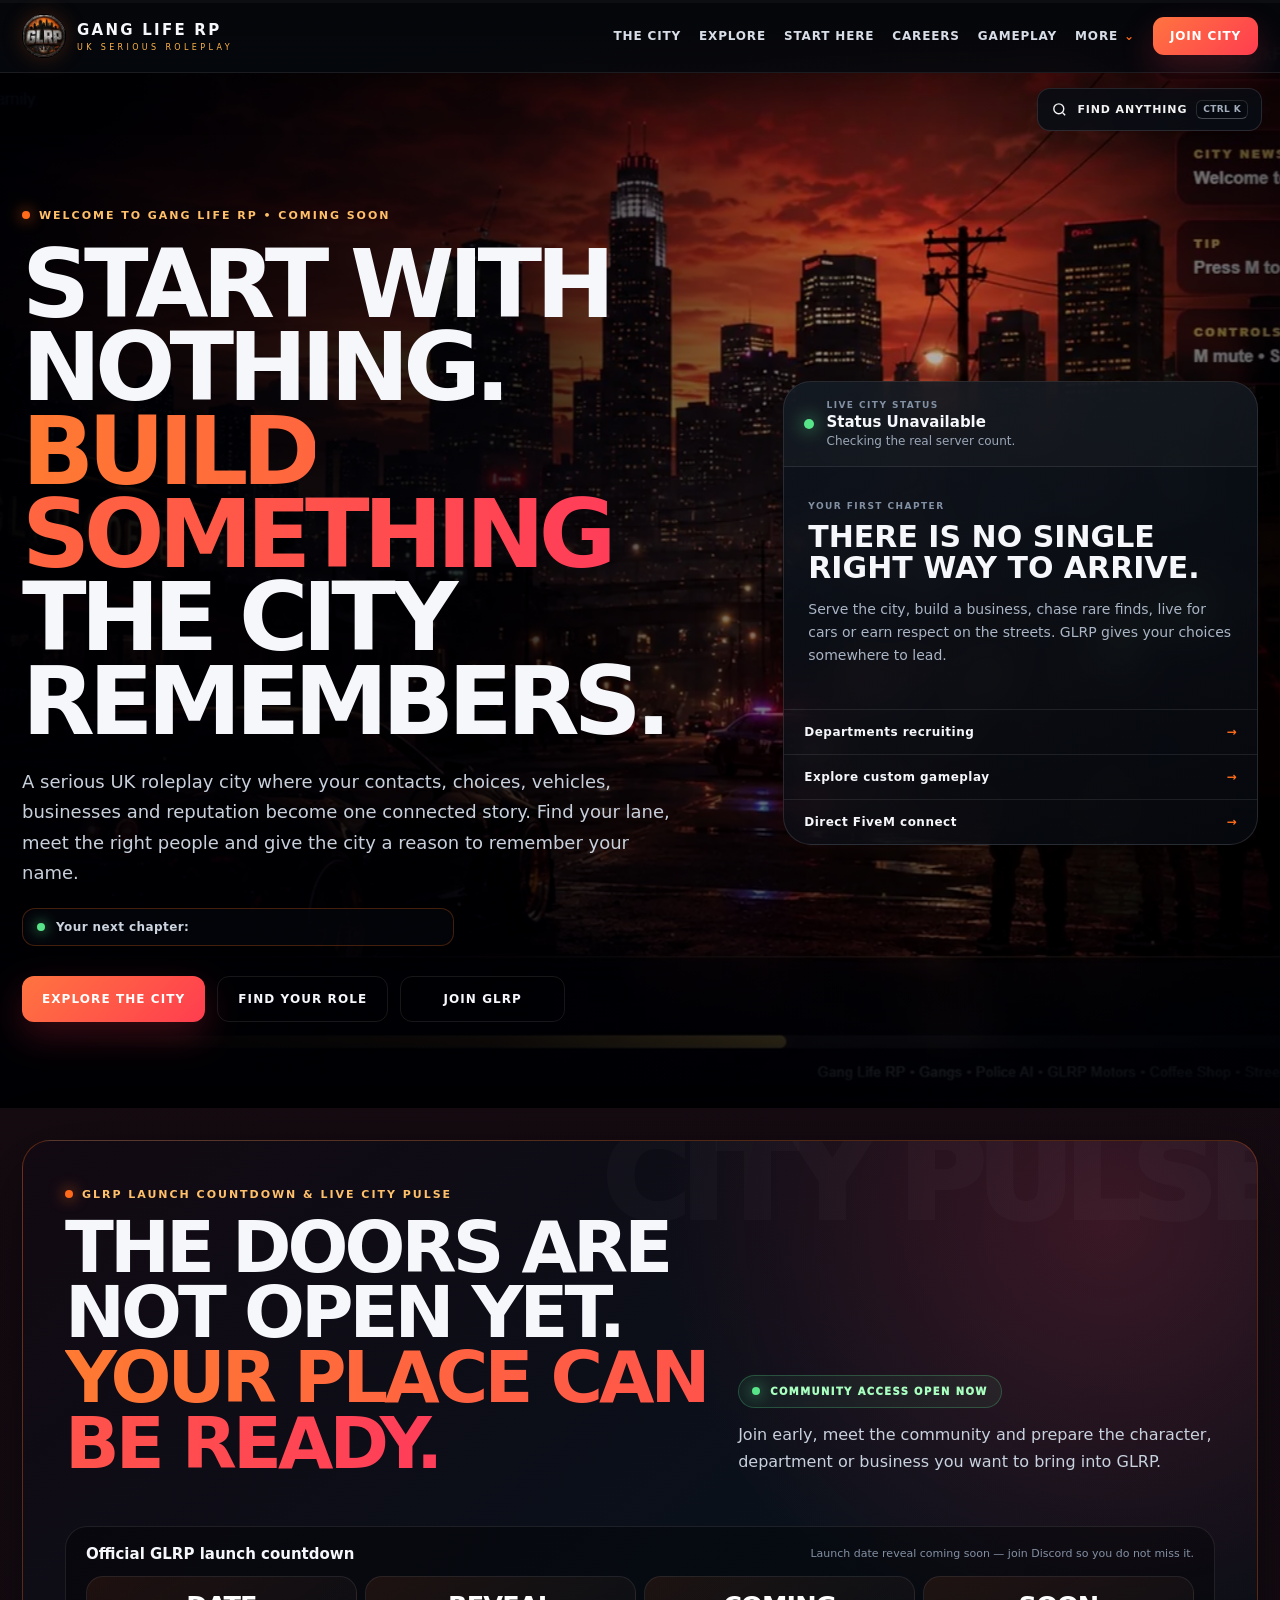
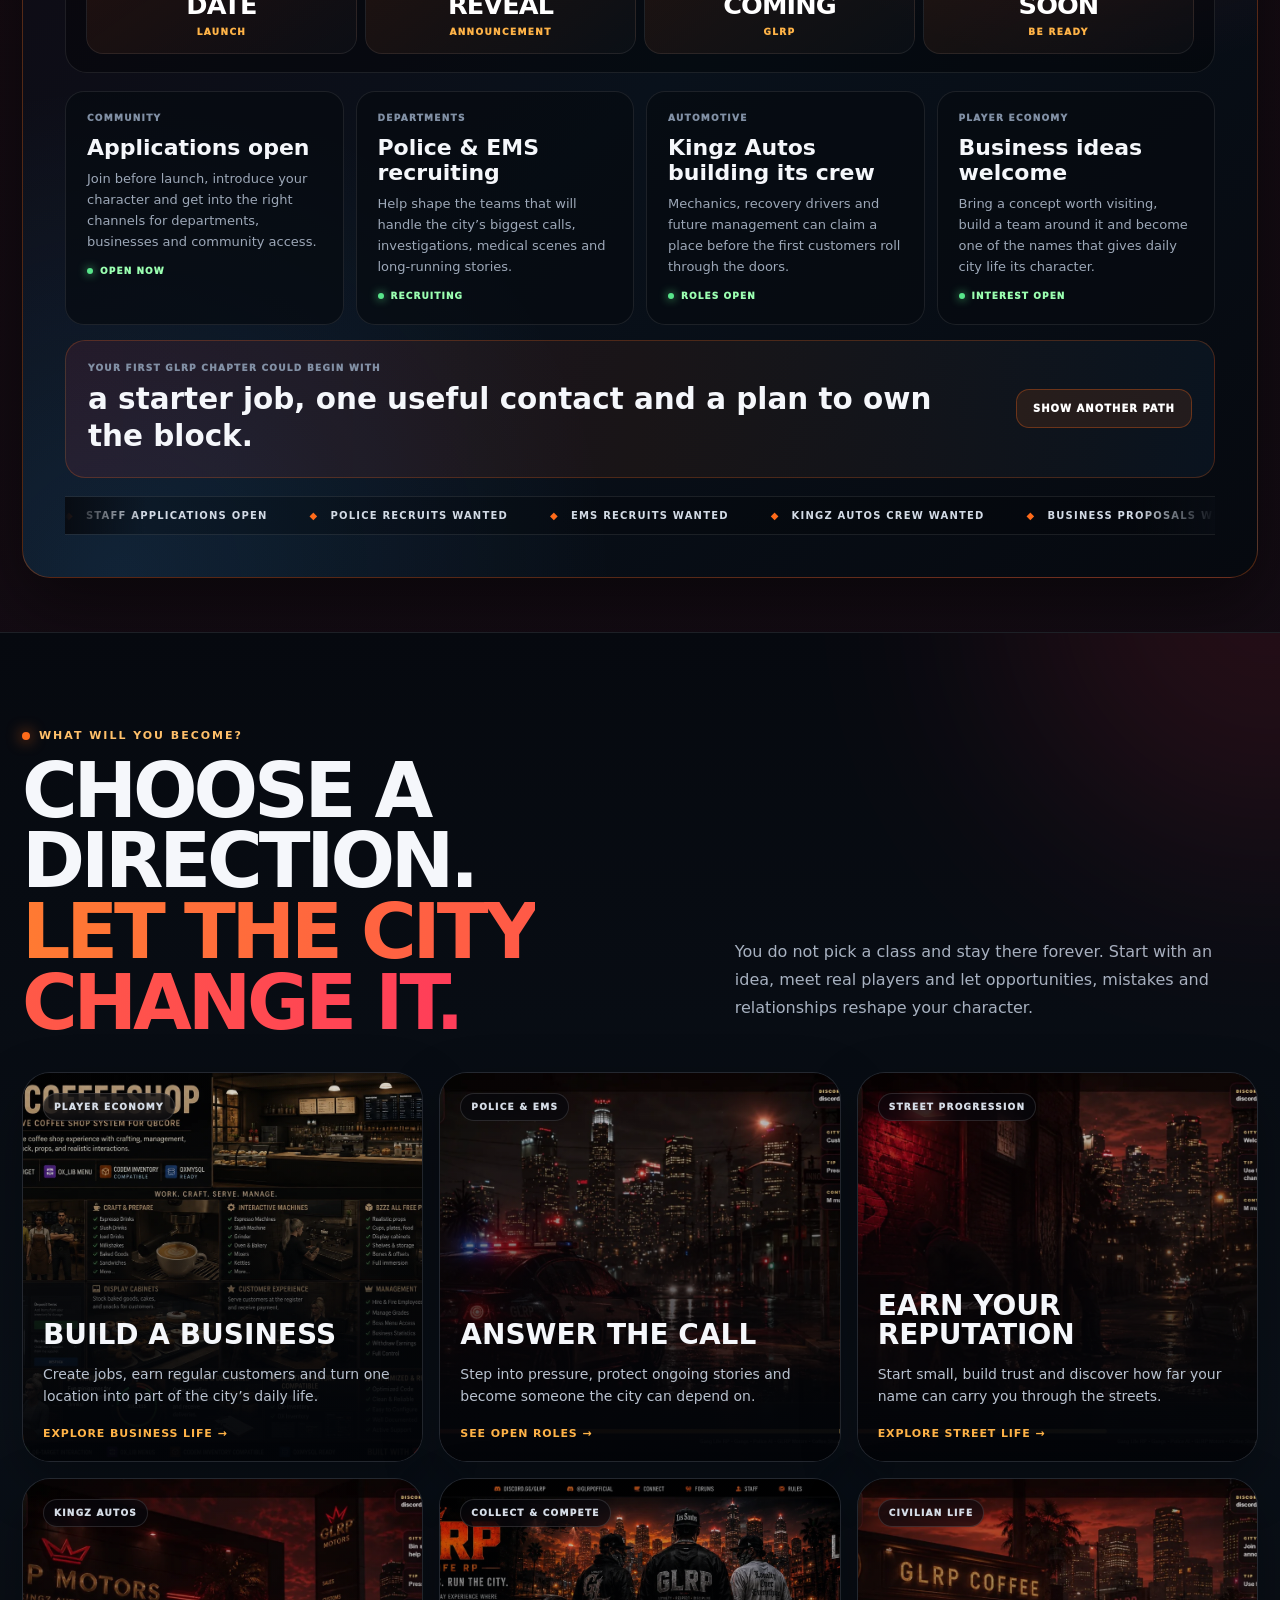
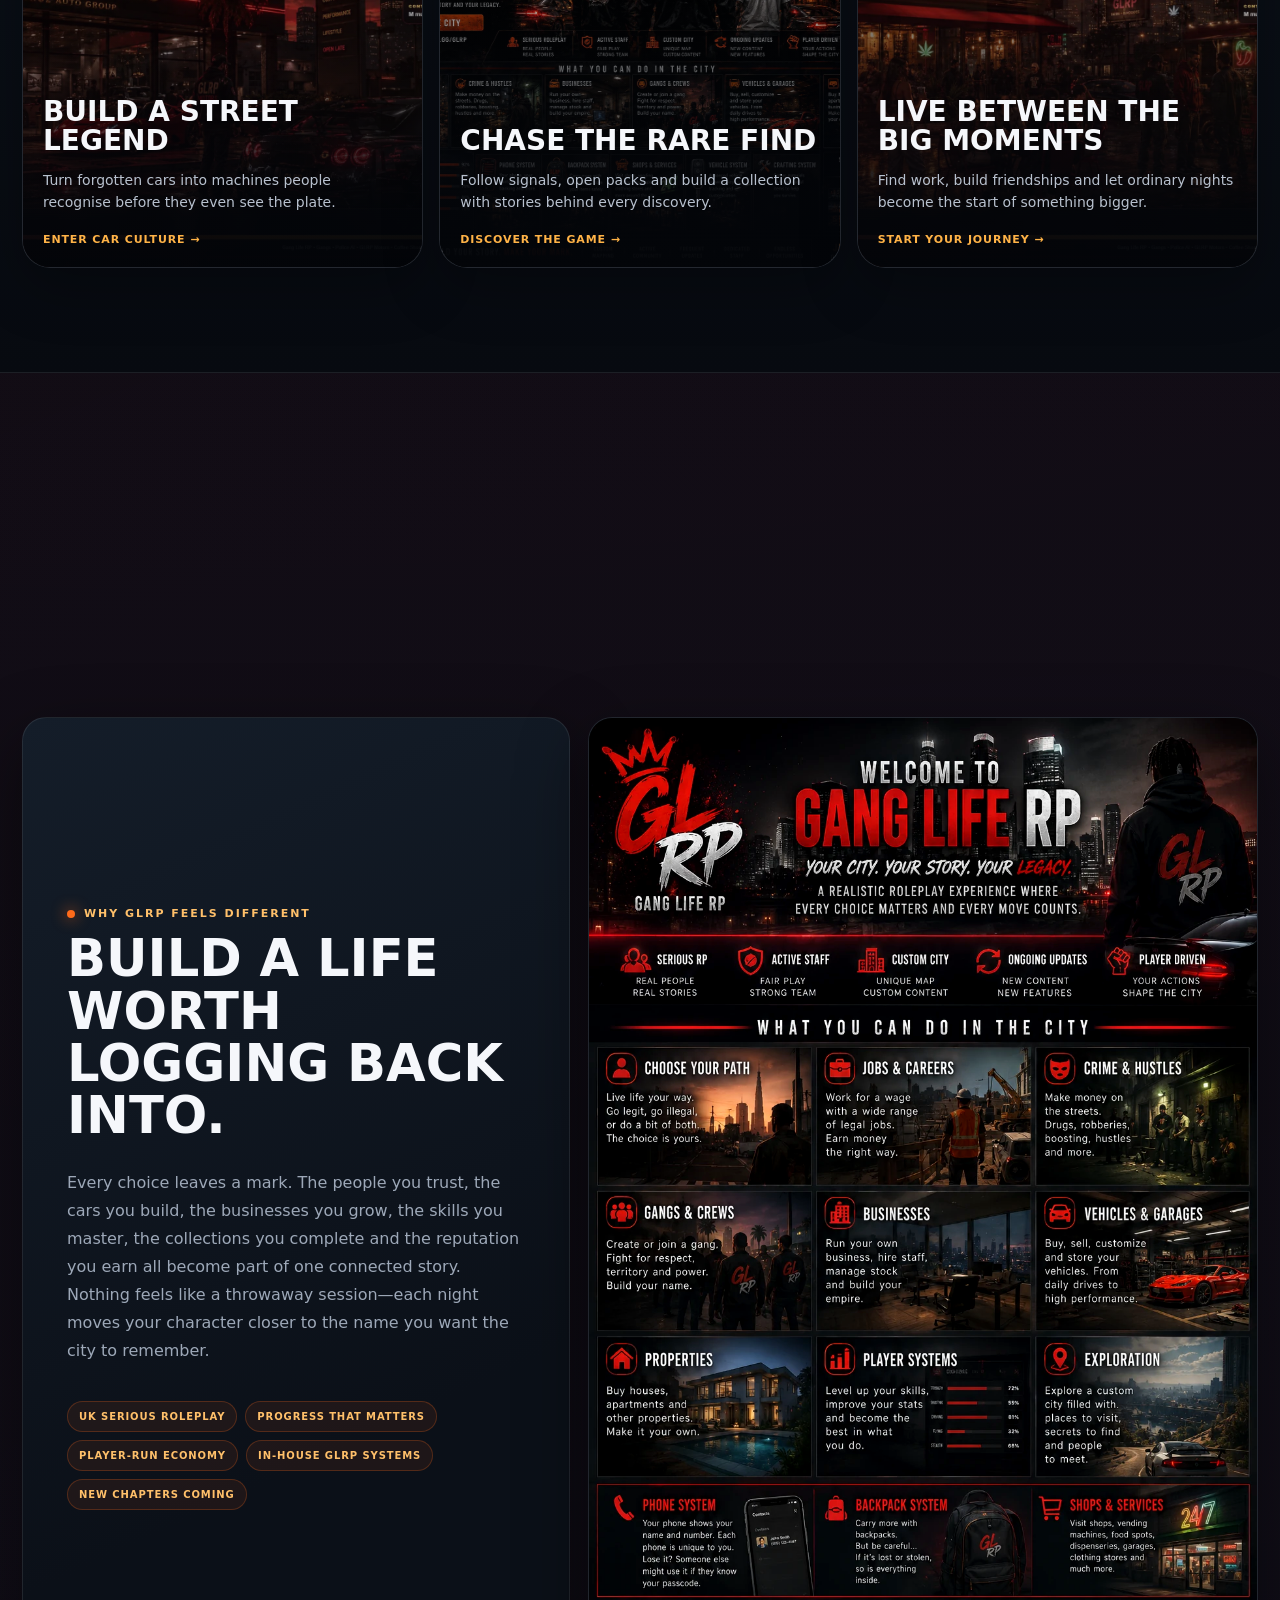
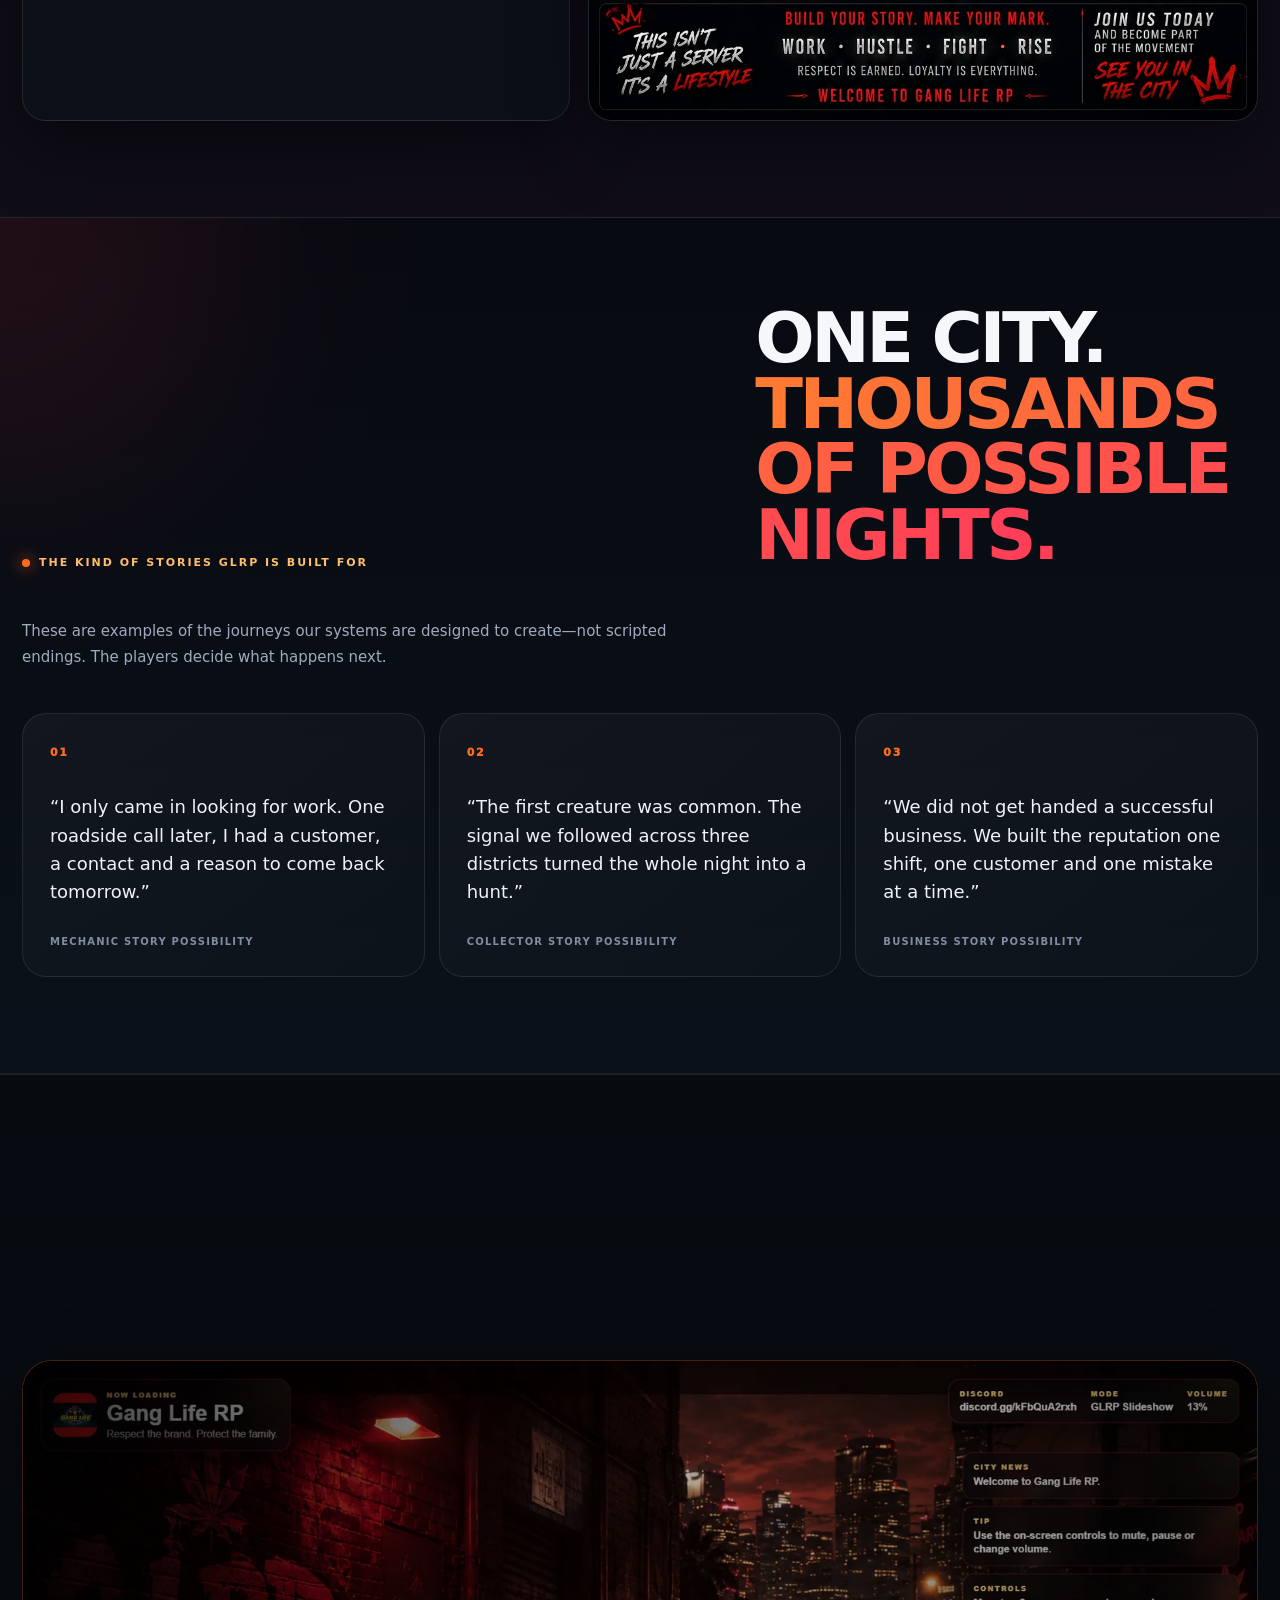
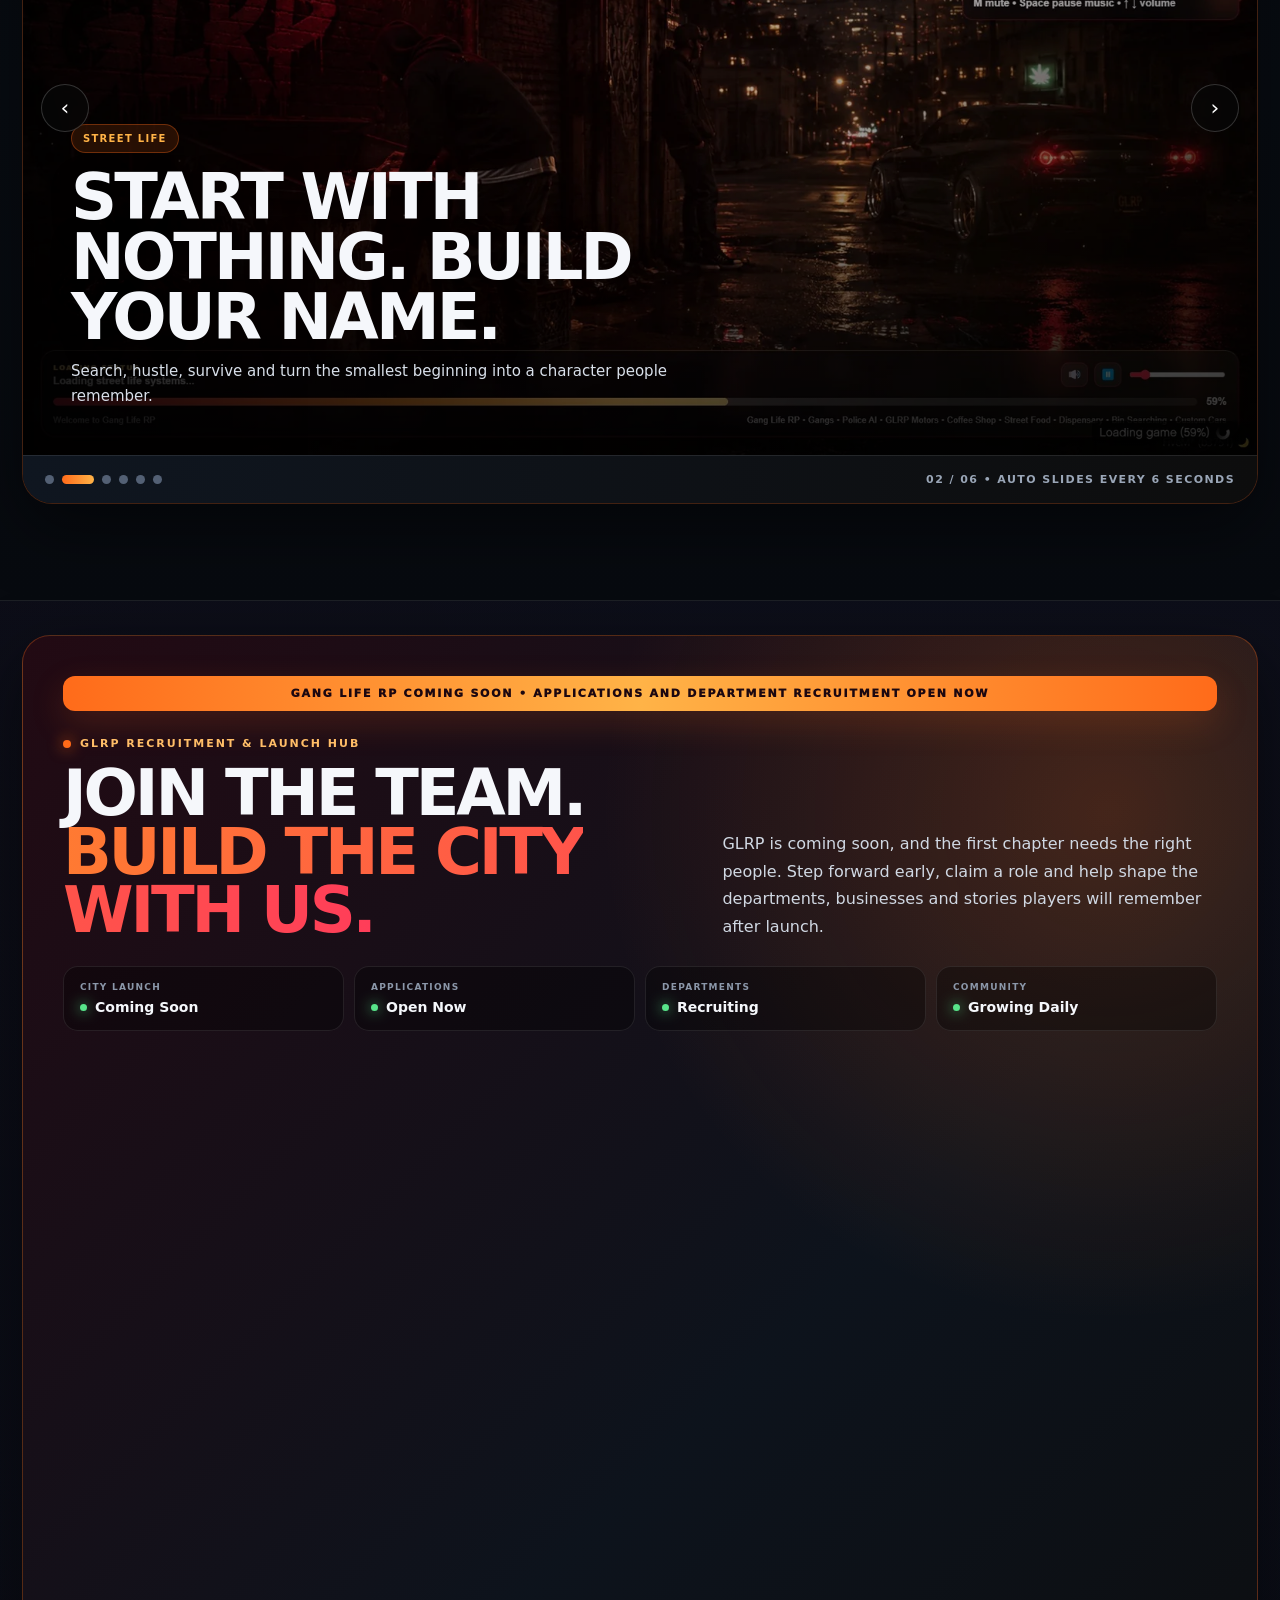
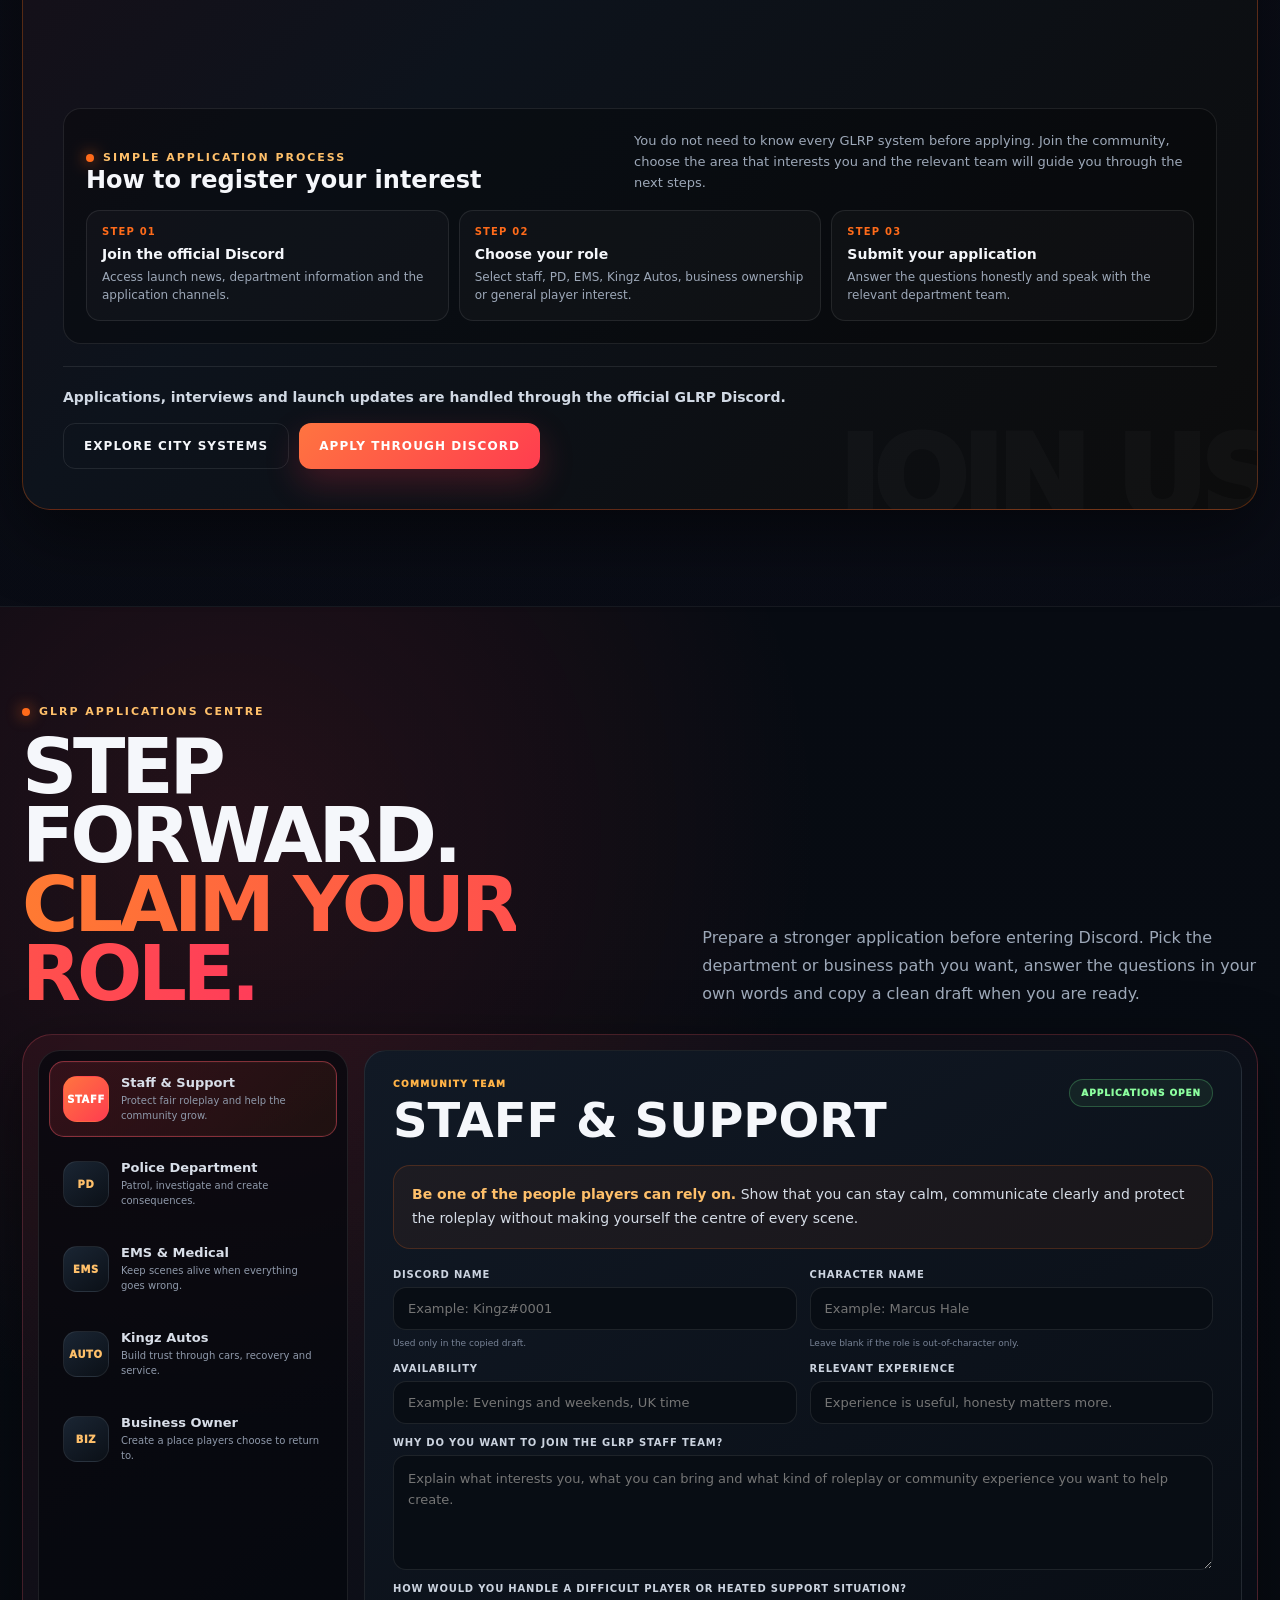
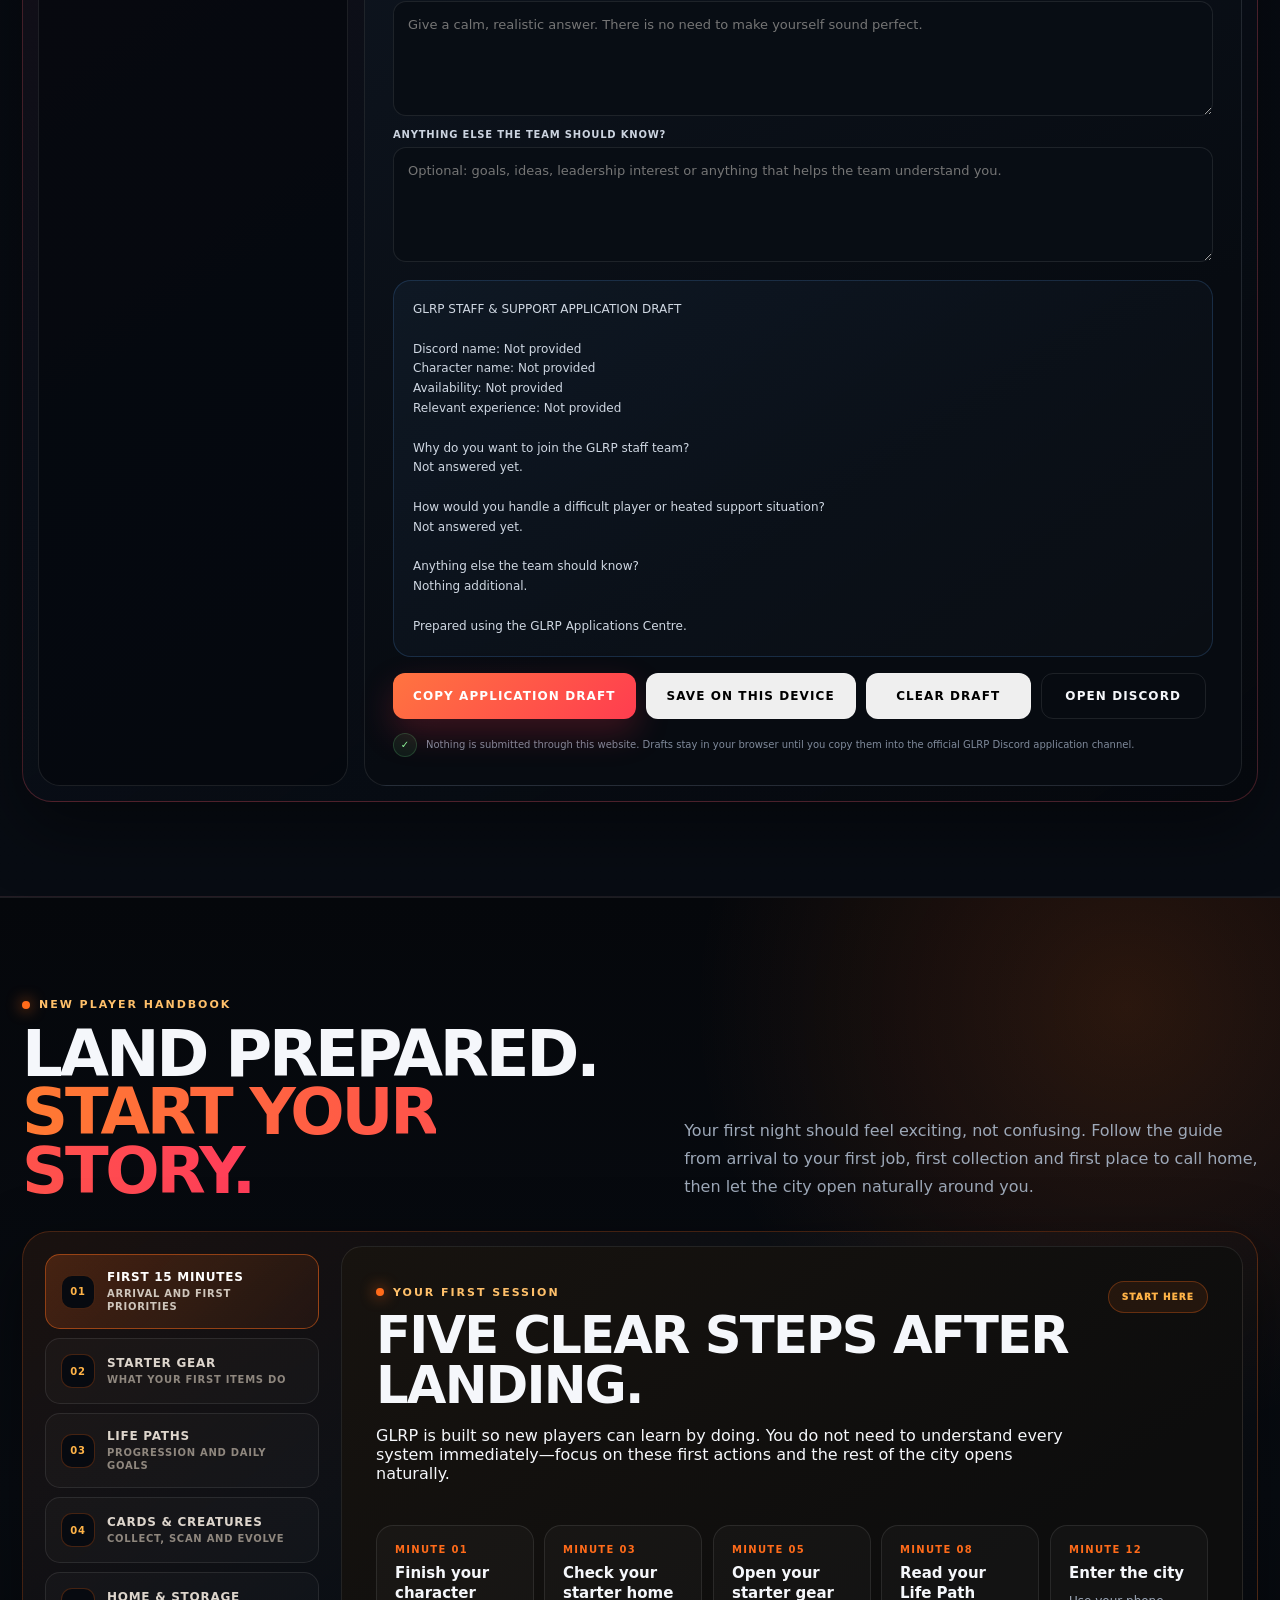
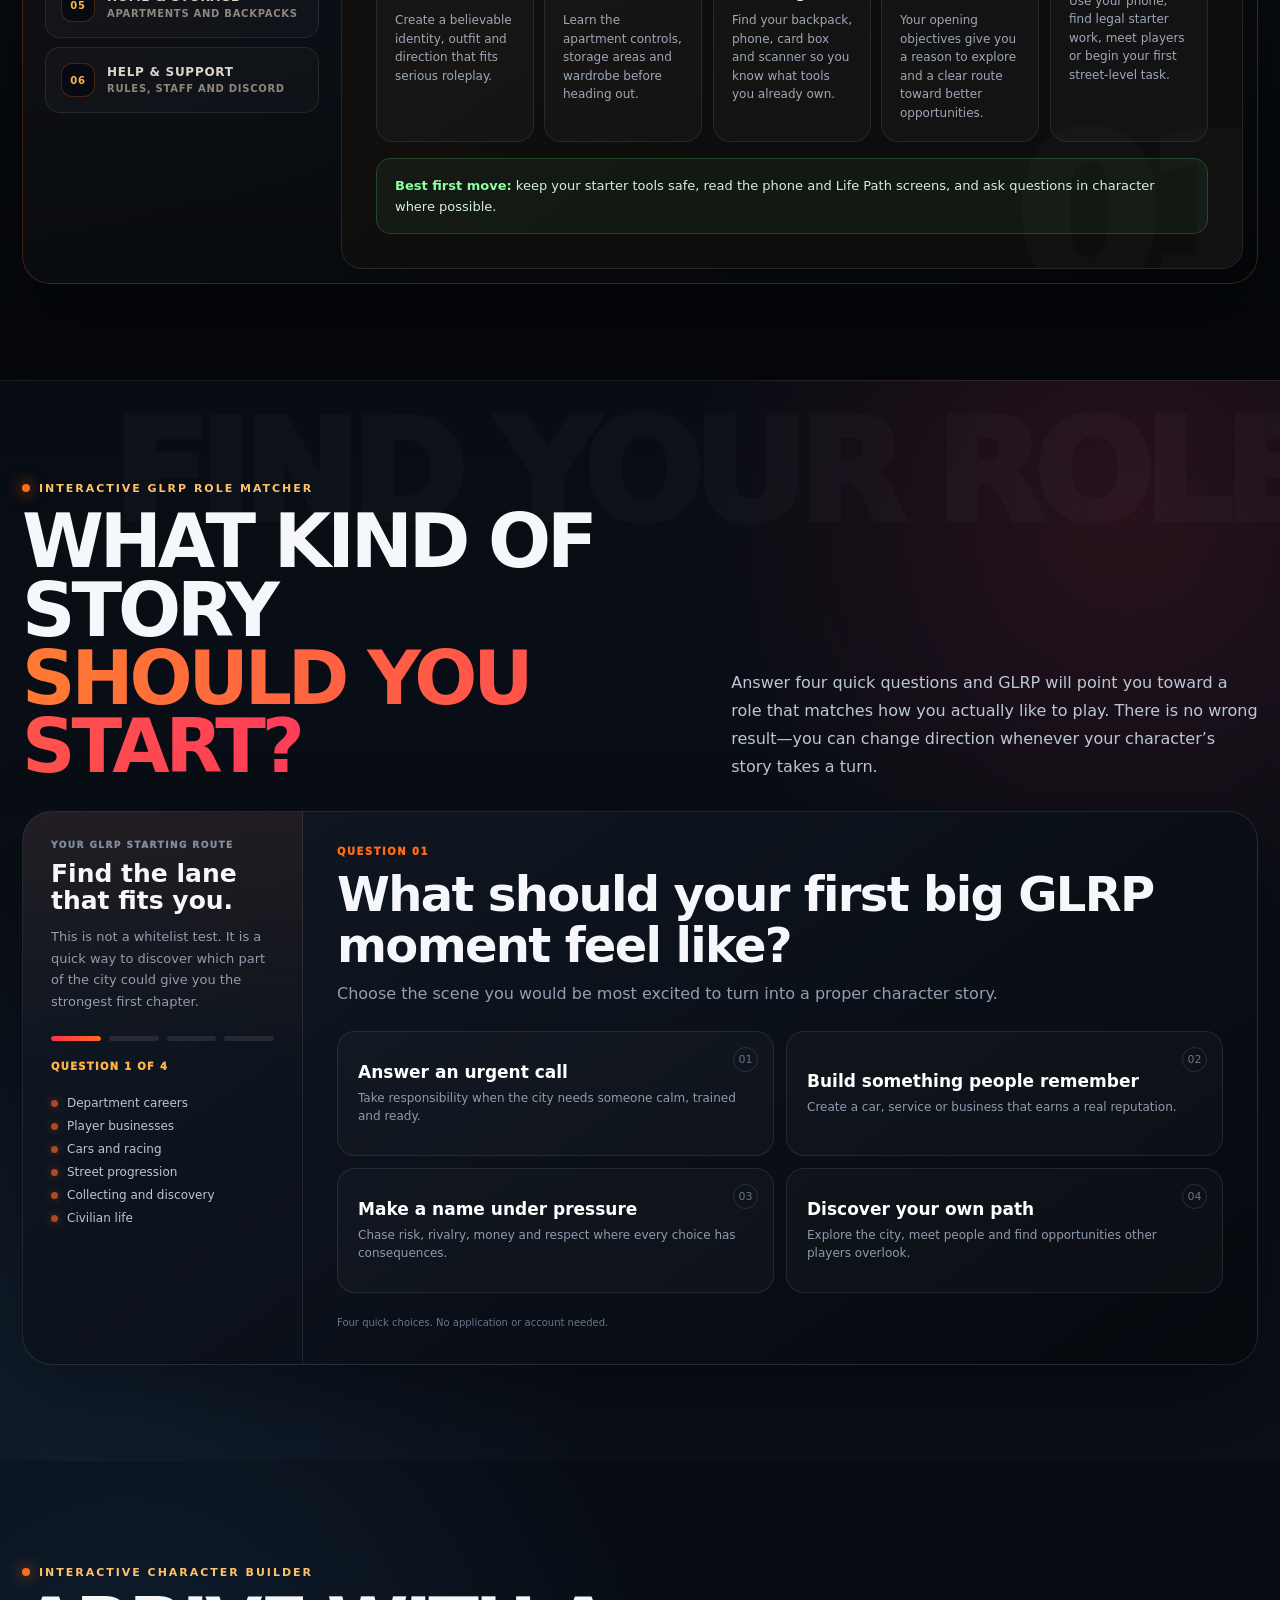
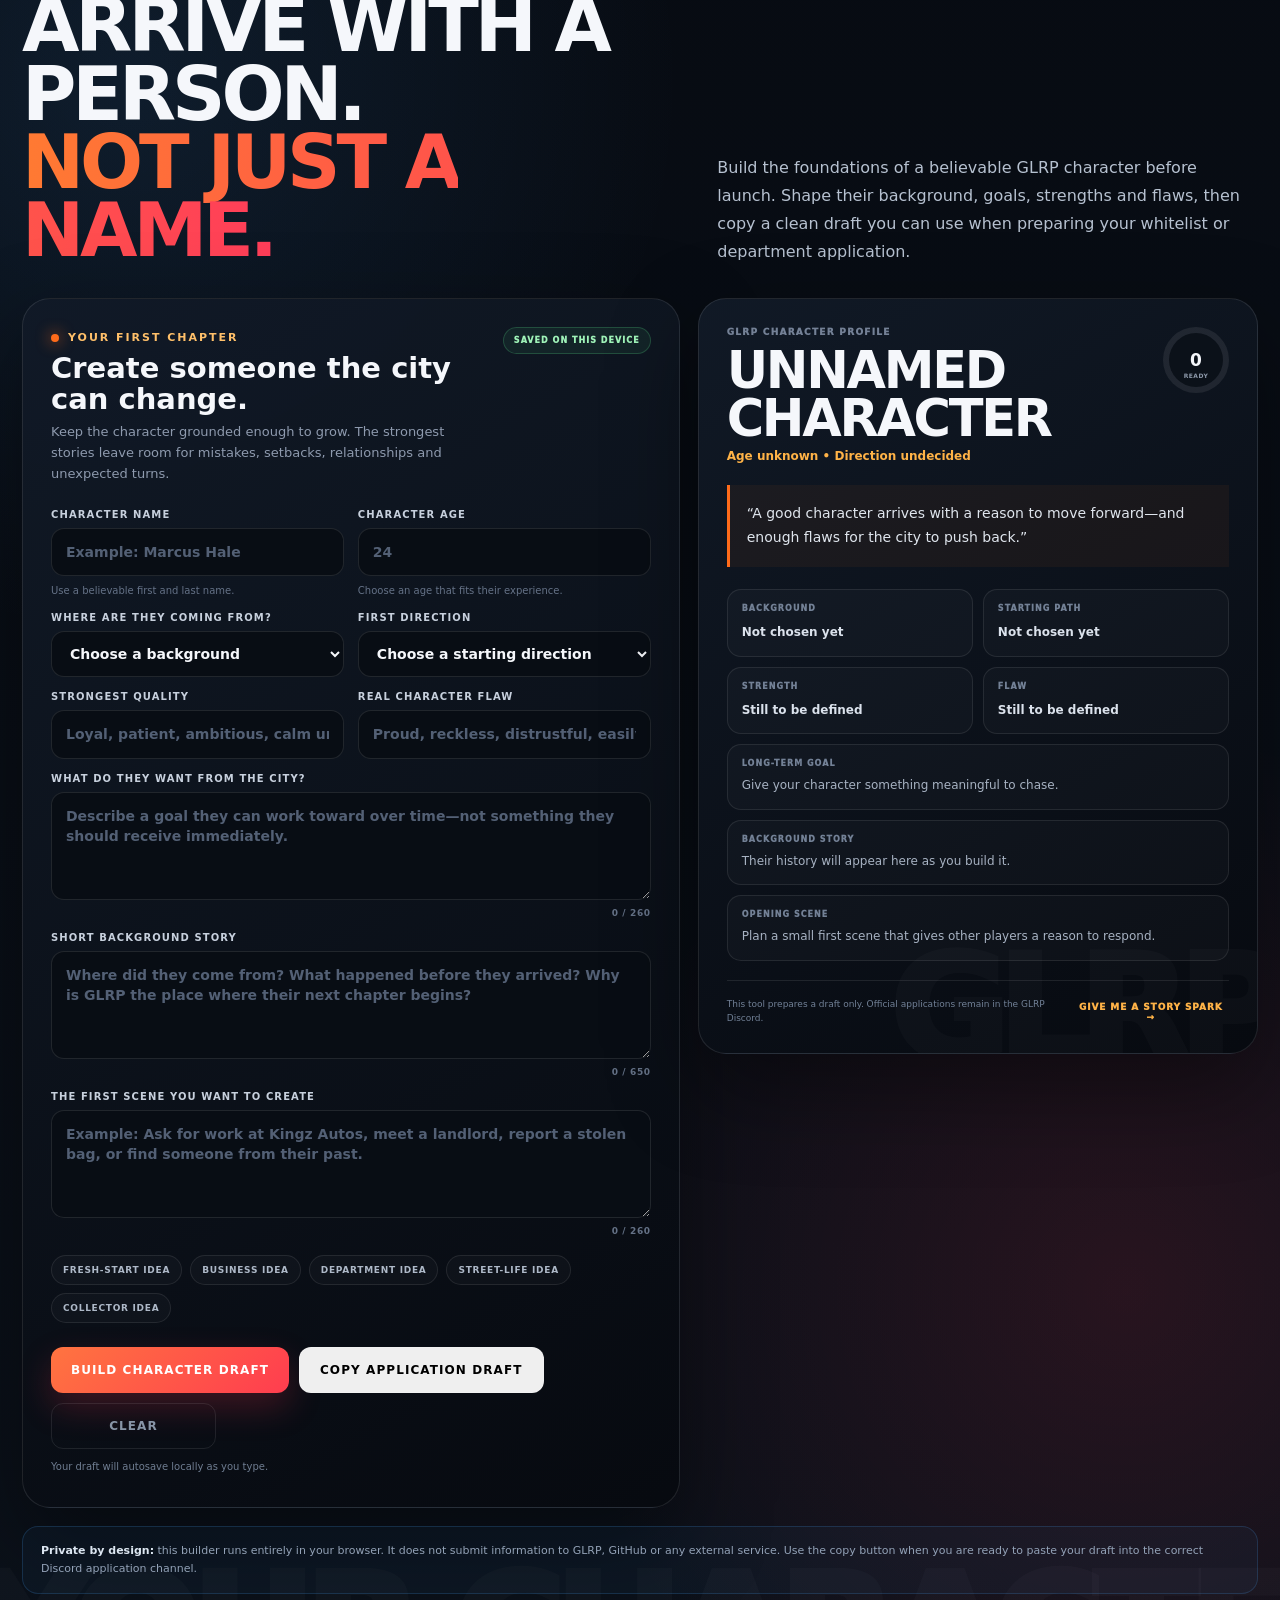
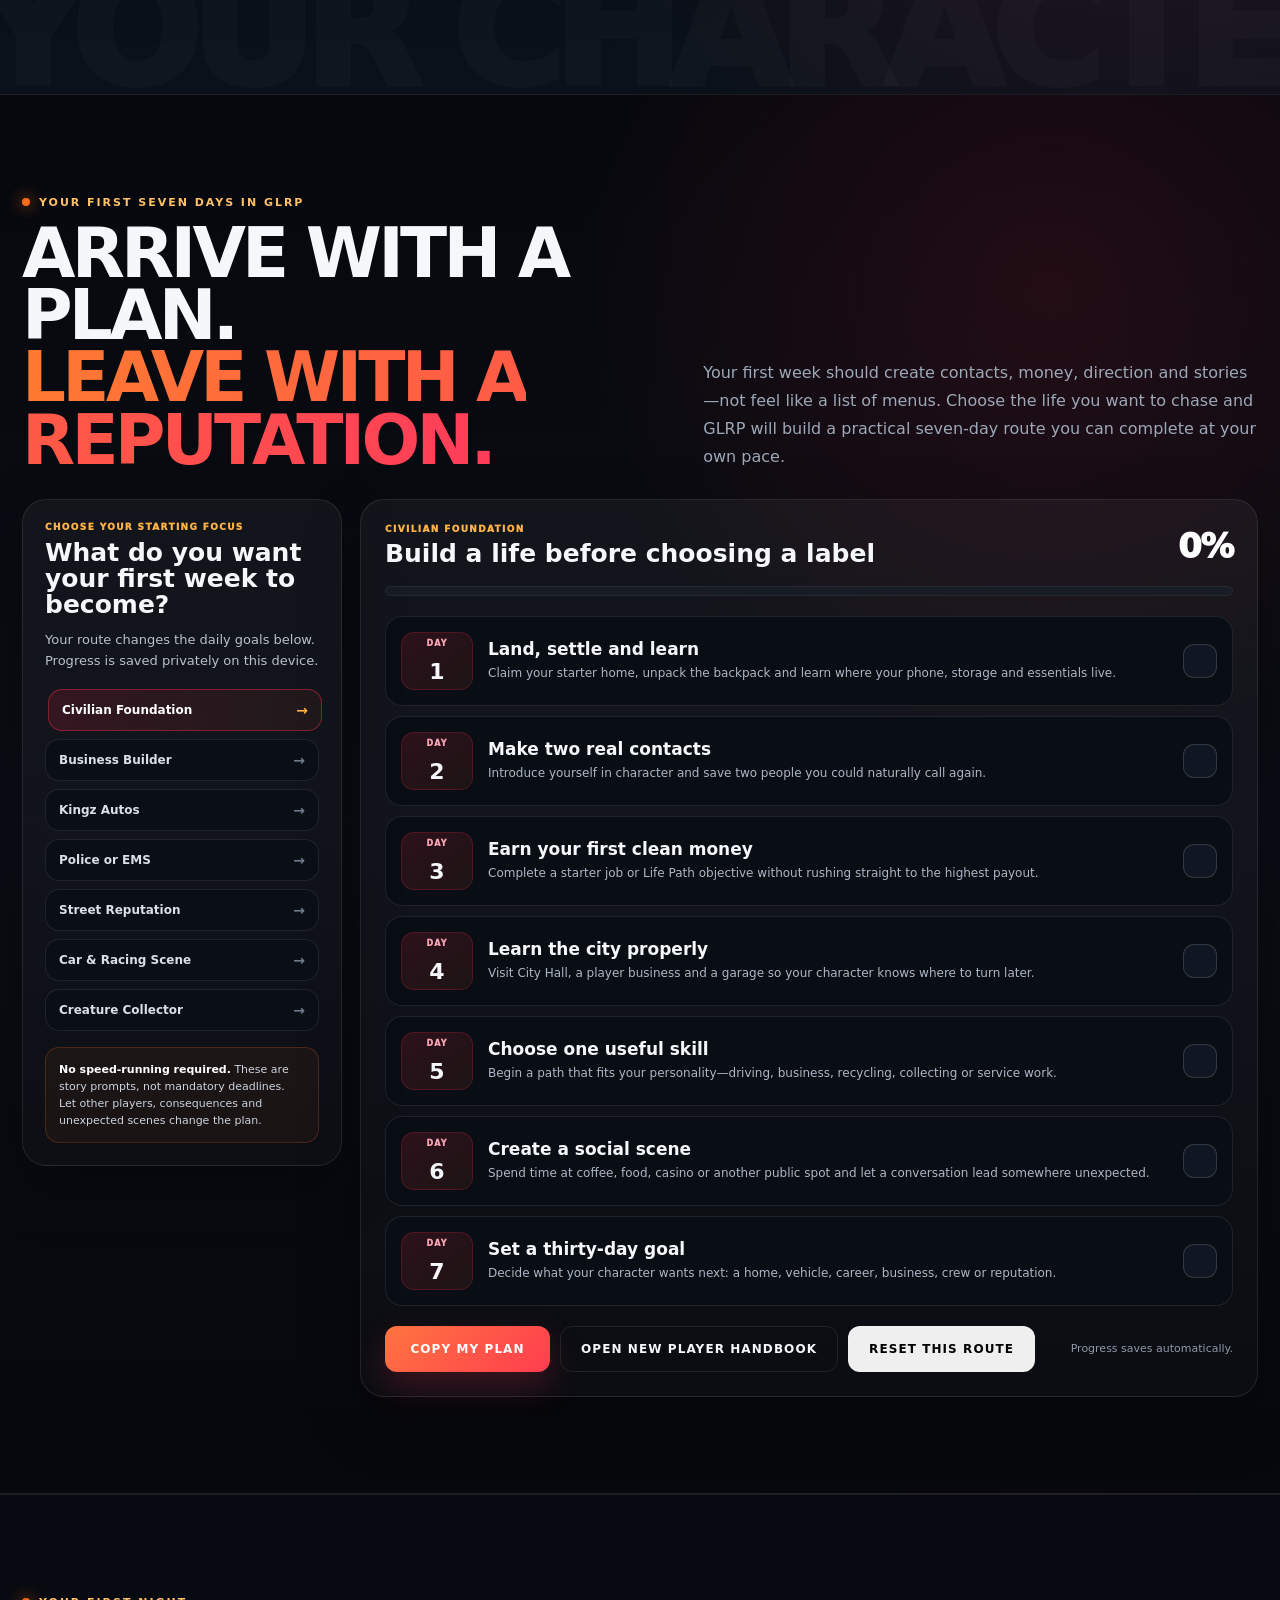
==== commit 3640c070: "Improve GLRP welcome and visual storytelling" ====
--- a/index.html
+++ b/index.html
@@ -329,7 +329,38 @@
 @media(max-width:680px){.media-hub{padding:72px 0}.media-head h2{font-size:46px}.media-feature-copy{padding:25px}.media-toolbar,.media-footer{align-items:flex-start;flex-direction:column}.media-count{display:none}.media-filters{width:100%;overflow-x:auto;flex-wrap:nowrap;padding-bottom:5px}.media-filter{white-space:nowrap}.media-grid{display:grid;grid-template-columns:1fr;grid-auto-rows:240px}.media-card,.media-card:nth-child(n){grid-column:auto;grid-row:auto}.media-footer .btn,.media-feature-actions,.media-feature-actions .btn{width:100%}}
 
 </style>
-</head>
+<style>
+/* V3.2.3 — Welcome & Visual Story Pass */
+:root{--story-radius:28px;--story-glow:rgba(255,51,78,.18)}
+body{background:radial-gradient(circle at 18% 0%,rgba(255,51,78,.07),transparent 26%),radial-gradient(circle at 90% 18%,rgba(73,128,255,.06),transparent 22%),#05070b}
+.hero{min-height:900px;align-items:center}
+.hero-bg{background-image:linear-gradient(90deg,rgba(3,5,9,.96) 0%,rgba(3,5,9,.78) 39%,rgba(3,5,9,.22) 72%,rgba(3,5,9,.65) 100%),linear-gradient(0deg,#05070b 0%,transparent 30%),url('assets/slide-city-life.webp');background-position:center 55%;filter:saturate(1.12) contrast(1.05)}
+.hero-grid{align-items:center;padding:132px 0 86px}
+.hero-copy{max-width:760px}
+.hero h1{max-width:850px;font-size:clamp(54px,7.4vw,108px);line-height:.88}
+.hero-copy>p{max-width:650px;font-size:18px;line-height:1.68;color:#c8d0dc}
+.hero-invite-panel{display:flex;flex-direction:column;gap:0;align-self:center;border:1px solid rgba(255,255,255,.12);border-radius:28px;background:linear-gradient(160deg,rgba(13,20,30,.9),rgba(7,10,16,.78));backdrop-filter:blur(18px);box-shadow:0 30px 80px rgba(0,0,0,.42);overflow:hidden;animation:heroSideIn 1s .12s cubic-bezier(.2,.7,.2,1) both}
+.invite-live{display:flex;align-items:center;gap:13px;padding:18px 20px;border-bottom:1px solid var(--line);background:rgba(255,255,255,.025)}
+.invite-dot{width:10px;height:10px;border-radius:50%;background:var(--green);box-shadow:0 0 18px var(--green);flex:none}
+.invite-live div{display:grid;gap:3px}.invite-live small,.invite-copy small{color:#8290a3;font-size:9px;font-weight:900;letter-spacing:.16em;text-transform:uppercase}.invite-live strong{font-size:15px}.invite-live span:last-child{color:#9ca8b8;font-size:12px}
+.invite-copy{padding:27px 24px}.invite-copy h2{margin:9px 0 12px;font-size:30px;line-height:1.03;text-transform:uppercase}.invite-copy p{font-size:14px!important;line-height:1.65;color:#aab5c5}
+.invite-links{display:grid;border-top:1px solid var(--line)}.invite-links a{display:flex;justify-content:space-between;gap:20px;padding:15px 20px;border-bottom:1px solid var(--line);font-size:12px;font-weight:850;letter-spacing:.04em;transition:.2s}.invite-links a:last-child{border-bottom:0}.invite-links a span{color:var(--orange)}.invite-links a:hover{padding-left:25px;background:rgba(255,107,26,.07)}
+.city-pulse{padding:32px 0 54px}.pulse-shell{border-radius:28px}.pulse-head{padding-bottom:22px}.countdown-wrap{padding:18px 20px}.countdown-top{margin-bottom:13px}.launch-countdown{gap:8px}.count-cell{min-height:78px;padding:13px 10px}.count-cell strong{font-size:clamp(17px,2vw,27px)}.pulse-card{min-height:180px}.story-signal{margin-top:15px}
+.site-routes{padding:92px 0 104px;background:linear-gradient(180deg,#06090f,#0a1018 58%,#070a10);border-top:1px solid var(--line)}
+.story-intro{display:grid;grid-template-columns:1fr .78fr;gap:42px;align-items:end;margin-bottom:34px}.story-intro h2{font-size:clamp(42px,6vw,76px);line-height:.93;text-transform:uppercase;letter-spacing:-.055em;margin:12px 0 0}.story-intro>p{max-width:520px;color:#a7b1c0;font-size:16px;line-height:1.75}
+.story-card-grid{display:grid;grid-template-columns:repeat(3,1fr);gap:16px}.story-card{position:relative;min-height:390px;display:flex;flex-direction:column;justify-content:space-between;padding:20px;border-radius:var(--story-radius);overflow:hidden;border:1px solid rgba(255,255,255,.1);background:#0b1018;box-shadow:0 20px 55px rgba(0,0,0,.28);isolation:isolate;transition:transform .35s cubic-bezier(.2,.7,.2,1),border-color .3s,box-shadow .3s}.story-card:before{content:"";position:absolute;inset:0;background-image:linear-gradient(180deg,rgba(3,5,9,.12),rgba(3,5,9,.3) 32%,rgba(3,5,9,.96) 88%),var(--story-image);background-size:cover;background-position:center;z-index:-2;transition:transform .7s ease,filter .5s}.story-card:after{content:"";position:absolute;inset:0;background:linear-gradient(120deg,transparent 55%,rgba(255,77,47,.16));z-index:-1;opacity:0;transition:.35s}.story-card>span{width:max-content;padding:8px 10px;border:1px solid rgba(255,255,255,.13);border-radius:999px;background:rgba(5,8,13,.62);backdrop-filter:blur(10px);color:#d5dce6;font-size:9px;font-weight:950;letter-spacing:.14em;text-transform:uppercase}.story-card h3{font-size:28px;line-height:1.02;text-transform:uppercase;margin:0 0 10px}.story-card p{color:#b8c1ce;font-size:14px;line-height:1.58;margin-bottom:15px}.story-card b{color:var(--gold);font-size:11px;letter-spacing:.08em;text-transform:uppercase}.story-card:hover{transform:translateY(-8px);border-color:rgba(255,107,26,.5);box-shadow:0 34px 80px rgba(0,0,0,.45),0 0 55px var(--story-glow)}.story-card:hover:before{transform:scale(1.055);filter:saturate(1.18)}.story-card:hover:after{opacity:1}
+.section-head,.media-head,.directory-head,.phone-head{align-items:end}.section-head p,.media-head p,.directory-head p,.phone-head p{max-width:48ch!important;font-size:15px;line-height:1.72}.section-head h2,.media-head h2{max-width:850px}
+.overview-grid{grid-template-columns:.9fr 1.1fr;gap:18px}.overview-copy{display:flex;flex-direction:column;justify-content:center;padding:44px}.overview-copy h3{font-size:clamp(34px,4vw,54px)}.overview-image{min-height:480px}.overview-image img{filter:saturate(1.08) contrast(1.03)}
+.story-possibilities{position:relative;padding:76px 0 96px;background:linear-gradient(180deg,#070a10,#0b111a);border-block:1px solid var(--line);overflow:hidden}.story-possibilities:before{content:"";position:absolute;width:460px;height:460px;border-radius:50%;left:-230px;top:-210px;background:var(--red);filter:blur(120px);opacity:.11}.possibility-head{display:grid;grid-template-columns:1fr .72fr;gap:35px;align-items:end;margin-bottom:28px}.possibility-head h2{font-size:clamp(40px,5.6vw,70px);line-height:.94;text-transform:uppercase;letter-spacing:-.05em;margin:12px 0 0}.possibility-head>p{color:#9fabbc;font-size:15px;line-height:1.7}.possibility-grid{display:grid;grid-template-columns:repeat(3,1fr);gap:14px}.possibility-grid article{min-height:250px;padding:27px;border:1px solid var(--line);border-radius:24px;background:linear-gradient(150deg,rgba(255,255,255,.04),rgba(255,255,255,.012));transition:.25s}.possibility-grid article:hover{transform:translateY(-4px);border-color:rgba(255,107,26,.35)}.possibility-grid article>span{color:var(--orange);font-size:11px;font-weight:950;letter-spacing:.15em}.possibility-grid blockquote{margin:33px 0 23px;font-size:18px;line-height:1.58;color:#eef2f7}.possibility-grid small{color:#7f8da0;font-size:10px;font-weight:850;letter-spacing:.12em;text-transform:uppercase}
+.system-card{min-height:270px}.system-extra{max-height:0;opacity:0;overflow:hidden;margin-top:0!important;transition:max-height .35s ease,opacity .25s ease,margin .3s ease}.system-card.details-open .system-extra{max-height:180px;opacity:1;margin-top:11px!important}.system-more{width:100%;margin-top:15px;padding:10px 0 0;border:0;border-top:1px solid rgba(255,255,255,.08);background:none;color:var(--gold);font:inherit;font-size:10px;font-weight:900;letter-spacing:.08em;text-transform:uppercase;text-align:left;cursor:pointer}.system-more:after{content:" +";float:right;font-size:16px;line-height:.7}.system-card.details-open .system-more:after{content:" −"}.system-more:hover{color:#fff}
+.systems-grid{gap:16px}.system-card,.activity,.directory-card,.news-card,.support-card{box-shadow:0 14px 38px rgba(0,0,0,.18)}
+.feature{border-radius:28px;overflow:hidden;background:linear-gradient(150deg,rgba(255,255,255,.025),transparent)}
+.media-card-copy span{line-height:1.52}.news-card p,.directory-card p,.support-card p{line-height:1.62}
+.join-box{border-radius:30px;background:linear-gradient(135deg,rgba(255,51,78,.16),rgba(13,20,30,.92) 45%,rgba(73,128,255,.08));box-shadow:0 28px 80px rgba(0,0,0,.32)}
+@media(max-width:1100px){.story-card-grid{grid-template-columns:repeat(2,1fr)}.story-intro,.possibility-head{grid-template-columns:1fr}.possibility-grid{grid-template-columns:1fr 1fr}.hero-invite-panel{max-width:720px}}
+@media(max-width:760px){.hero{min-height:auto}.hero-grid{padding-top:112px}.hero h1{font-size:50px}.hero-copy>p{font-size:16px}.hero-invite-panel{margin-top:8px}.story-card-grid,.possibility-grid{grid-template-columns:1fr}.story-card{min-height:330px}.story-intro h2,.possibility-head h2{font-size:42px}.overview-copy{padding:26px}.overview-image{min-height:290px}.city-pulse{padding-top:18px}.pulse-grid{grid-template-columns:1fr}.launch-countdown{grid-template-columns:1fr 1fr}.count-cell{min-height:70px}.possibility-grid blockquote{font-size:16px}}
+@media(prefers-reduced-motion:reduce){.story-card,.story-card:before,.invite-links a,.possibility-grid article{transition:none}.story-card:hover,.possibility-grid article:hover{transform:none}}
+</style></head>
 <body>
 <header class="header"><div class="wrap nav">
 <a class="brand" href="#home"><img alt="GLRP" src="assets/favicon.webp"/><span><strong>GANG LIFE RP</strong><small>UK SERIOUS ROLEPLAY</small></span></a>
@@ -362,35 +393,17 @@
 <div aria-hidden="true" class="page-progress"><span id="pageProgressBar"></span></div>
 <button aria-haspopup="dialog" aria-label="Search the GLRP website" class="site-search-trigger" id="siteSearchTrigger" type="button"><svg aria-hidden="true" viewbox="0 0 24 24"><circle cx="11" cy="11" r="7"></circle><path d="m20 20-3.5-3.5"></path></svg><span>Find anything</span><kbd>Ctrl K</kbd></button>
 <main>
-
-
-
-
-
-
-
-
-
-
-
-
-
-
-
-
-
-
-
-
-
-
 <section class="hero" id="home"><div class="hero-bg"></div><div class="wrap hero-grid">
-<div class="hero-copy"><span class="kicker">Coming soon • UK serious roleplay • applications open</span><h1>Live the streets.<br/><span class="accent">Run the city.</span><br/>Build your legacy.</h1><p>Step into a serious UK roleplay city where every shift, deal, rivalry and discovery can change your character’s future. Build a name through business, street life, emergency services, custom cars, collecting, competition and stories that keep moving long after your first night.</p><div aria-live="polite" class="hero-live-line"><i></i><span>Your next chapter:</span><strong id="heroRole">build a name from nothing.</strong></div><div class="actions"><a class="btn primary" href="https://discord.gg/QPgcjHWShX" target="_blank">Join Discord</a><a class="btn" href="https://cfx.re/join/a44z4m5" target="_blank">Connect to FiveM</a><a class="btn" href="https://www.youtube.com/@GLRPFiveM" target="_blank">Watch GLRP</a></div></div>
-<div class="hero-side"><div class="hero-stat"><strong>City Status</strong><span>Coming soon — applications open now</span></div><div class="hero-stat"><strong>Applications Open</strong><span>Staff, Police, EMS, Kingz Autos, businesses and players</span></div><div class="hero-stat"><strong>Style</strong><span>Serious roleplay with progression and freedom</span></div><div class="hero-stat"><strong>Community</strong><span>Player stories, businesses, gangs and events</span></div></div>
+<div class="hero-copy"><span class="kicker">WELCOME TO GANG LIFE RP • COMING SOON</span><h1>Start with nothing.<br/><span class="accent">Build something</span><br/>the city remembers.</h1><p>A serious UK roleplay city where your contacts, choices, vehicles, businesses and reputation become one connected story. Find your lane, meet the right people and give the city a reason to remember your name.</p><div aria-live="polite" class="hero-live-line"><i></i><span>Your next chapter:</span><strong id="heroRole">build a name from nothing.</strong></div><div class="actions"><a class="btn primary" href="#showcase">Explore the City</a><a class="btn" href="#role-match">Find Your Role</a><a class="btn" href="https://discord.gg/QPgcjHWShX" rel="noopener" target="_blank">Join GLRP</a></div></div>
+<div class="hero-side hero-invite-panel">
+<div class="invite-live"><span class="invite-dot"></span><div><small>Live city status</small><strong data-live-state="">Connecting to GLRP…</strong><span data-live-capacity="">Checking the real server count.</span></div></div>
+<div class="invite-copy"><small>YOUR FIRST CHAPTER</small><h2>There is no single right way to arrive.</h2><p>Serve the city, build a business, chase rare finds, live for cars or earn respect on the streets. GLRP gives your choices somewhere to lead.</p></div>
+<div class="invite-links"><a href="#recruitment">Departments recruiting <span>→</span></a><a href="#systems">Explore custom gameplay <span>→</span></a><a href="https://cfx.re/join/a44z4m5" rel="noopener" target="_blank">Direct FiveM connect <span>→</span></a></div>
+</div>
 </div></section><section class="city-pulse" id="pulse"><div class="wrap"><div class="pulse-shell">
 <div class="pulse-head">
-<div><span class="kicker">GLRP launch countdown &amp; live city pulse</span><h2>The city is getting ready.<br/><span class="accent">Get in before the doors open.</span></h2></div>
-<div><div class="pulse-live"><i></i> Community access open now</div><p>Follow the road to launch, register your interest early and find the role that could shape your first chapter. The official date will appear here the moment it is locked in.</p></div>
+<div><span class="kicker">GLRP launch countdown &amp; live city pulse</span><h2>The doors are not open yet.<br/><span class="accent">Your place can be ready.</span></h2></div>
+<div><div class="pulse-live"><i></i> Community access open now</div><p>Join early, meet the community and prepare the character, department or business you want to bring into GLRP.</p></div>
 </div>
 <div class="countdown-wrap" data-launch-date="" id="launchCountdown">
 <div class="countdown-top"><strong>Official GLRP launch countdown</strong><span id="countdownStatus">Launch date reveal coming soon — join Discord so you do not miss it.</span></div>
@@ -400,7 +413,7 @@
 <div class="count-cell"><strong id="countMinutes">COMING</strong><small id="labelMinutes">GLRP</small></div>
 <div class="count-cell"><strong id="countSeconds">SOON</strong><small id="labelSeconds">Be Ready</small></div>
 </div>
-<p class="countdown-note">The timer is launch-ready. Once the official date is confirmed, it automatically changes from the Coming Soon display into a live days, hours, minutes and seconds countdown.</p>
+
 </div>
 <div class="pulse-grid">
 <article class="pulse-card"><small>Community</small><h3>Applications open</h3><p>Join before launch, introduce your character and get into the right channels for departments, businesses and community access.</p><span class="pulse-state">Open now</span></article>
@@ -418,24 +431,28 @@
 </div></div>
 </div></div></section><section aria-labelledby="explore-title" class="site-routes" id="explore-glrp">
 <div class="wrap">
-<div class="route-intro">
-<div>
-<span class="kicker">Choose where to go next</span>
-<h2 id="explore-title">Everything is still here.<br/><span class="accent">Now it is easier to find.</span></h2>
-</div>
-<p>The site has grown with the city, so the important parts are now arranged around the journey a player actually takes—from discovering GLRP to building a character, finding work and joining the community.</p>
-</div>
-<div class="route-grid">
-<a class="route-card" href="#showcase"><span>01</span><strong>See the City</strong><small>Watch the streets, businesses, vehicles and services come to life.</small></a>
-<a class="route-card" href="#start"><span>02</span><strong>Start Prepared</strong><small>Learn what happens after landing and how your first hours should flow.</small></a>
-<a class="route-card" href="#role-match"><span>03</span><strong>Find Your Role</strong><small>Discover the kind of character journey that suits how you want to play.</small></a>
-<a class="route-card" href="#systems"><span>04</span><strong>Explore Gameplay</strong><small>See the custom systems, activities and progression waiting in GLRP.</small></a>
-<a class="route-card" href="#directory"><span>05</span><strong>Find Work &amp; Places</strong><small>Browse departments, businesses, services and important city locations.</small></a>
-<a class="route-card route-card-hot" href="#recruitment"><span>06</span><strong>Join Before Launch</strong><small>Apply for Staff, Police, EMS, Kingz Autos, businesses or general city life.</small></a>
-</div>
-</div>
-</section><section class="section" id="about"><div class="wrap"><div class="section-head"><div><span class="kicker">Welcome to Gang Life RP</span><h2>A full city.<br/><span class="accent">Not just a server.</span></h2></div><p>Land with the basics and decide who you are going to become. Earn your first money, meet the right people, choose a Life Path and turn small opportunities into a reputation the whole city recognises.</p></div>
+<div class="story-intro">
+<div><span class="kicker">What will you become?</span><h2 id="explore-title">Choose a direction.<br/><span class="accent">Let the city change it.</span></h2></div>
+<p>You do not pick a class and stay there forever. Start with an idea, meet real players and let opportunities, mistakes and relationships reshape your character.</p>
+</div>
+<div class="story-card-grid">
+<a class="story-card" href="#businesses" style="--story-image:url('assets/coffee-shop.webp')"><span>Player economy</span><div><h3>Build a business</h3><p>Create jobs, earn regular customers and turn one location into part of the city’s daily life.</p><b>Explore business life →</b></div></a>
+<a class="story-card" href="#recruitment" style="--story-image:url('assets/slide-police.webp')"><span>Police &amp; EMS</span><div><h3>Answer the call</h3><p>Step into pressure, protect ongoing stories and become someone the city can depend on.</p><b>See open roles →</b></div></a>
+<a class="story-card" href="#systems" style="--story-image:url('assets/slide-street-hustle.webp')"><span>Street progression</span><div><h3>Earn your reputation</h3><p>Start small, build trust and discover how far your name can carry you through the streets.</p><b>Explore street life →</b></div></a>
+<a class="story-card" href="#systems" style="--story-image:url('assets/slide-motors.webp')"><span>Kingz Autos</span><div><h3>Build a street legend</h3><p>Turn forgotten cars into machines people recognise before they even see the plate.</p><b>Enter car culture →</b></div></a>
+<a class="story-card" href="#activities" style="--story-image:url('assets/systems-poster.webp')"><span>Collect &amp; compete</span><div><h3>Chase the rare find</h3><p>Follow signals, open packs and build a collection with stories behind every discovery.</p><b>Discover the game →</b></div></a>
+<a class="story-card" href="#start" style="--story-image:url('assets/slide-social.webp')"><span>Civilian life</span><div><h3>Live between the big moments</h3><p>Find work, build friendships and let ordinary nights become the start of something bigger.</p><b>Start your journey →</b></div></a>
+</div>
+</div>
+</section><section class="section" id="about"><div class="wrap"><div class="section-head"><div><span class="kicker">WHY PLAYERS STAY</span><h2>Your progress should<br/><span class="accent">feel personal.</span></h2></div><p>GLRP connects the things you earn to the people and choices that helped you earn them—so a car, contact, business or collection becomes part of your character rather than another disposable unlock.</p></div>
 <div class="overview-grid"><div class="overview-copy"><span class="kicker">Why GLRP feels different</span><h3>Build a life worth logging back into.</h3><p>Every choice leaves a mark. The people you trust, the cars you build, the businesses you grow, the skills you master, the collections you complete and the reputation you earn all become part of one connected story. Nothing feels like a throwaway session—each night moves your character closer to the name you want the city to remember.</p><div class="chips"><span class="chip">UK serious roleplay</span><span class="chip">Progress that matters</span><span class="chip">Player-run economy</span><span class="chip">In-house GLRP systems</span><span class="chip">New chapters coming</span></div></div><div class="overview-image"><img alt="Gang Life RP overview" src="assets/city-overview.webp"/></div></div>
+</div></section><section class="story-possibilities" id="story-possibilities"><div class="wrap">
+<div class="possibility-head"><span class="kicker">The kind of stories GLRP is built for</span><h2>One city.<br/><span class="accent">Thousands of possible nights.</span></h2><p>These are examples of the journeys our systems are designed to create—not scripted endings. The players decide what happens next.</p></div>
+<div class="possibility-grid">
+<article><span>01</span><blockquote>“I only came in looking for work. One roadside call later, I had a customer, a contact and a reason to come back tomorrow.”</blockquote><small>Mechanic story possibility</small></article>
+<article><span>02</span><blockquote>“The first creature was common. The signal we followed across three districts turned the whole night into a hunt.”</blockquote><small>Collector story possibility</small></article>
+<article><span>03</span><blockquote>“We did not get handed a successful business. We built the reputation one shift, one customer and one mistake at a time.”</blockquote><small>Business story possibility</small></article>
+</div>
 </div></section><section class="city-showcase" id="showcase"><div class="wrap">
 <div class="section-head"><div><span class="kicker">A look inside Gang Life RP</span><h2>The city in<br/><span class="accent">motion.</span></h2></div><p>Only the strongest GLRP scenes made the cut. Use the arrows or dots to move through the city, or let the slideshow change automatically.</p></div>
 <div class="showcase-shell" id="cityShowcase">
@@ -468,7 +485,7 @@
 </div></div></section><section class="applications-centre" id="applications"><div class="wrap">
 <div class="applications-head"><div><span class="kicker">GLRP applications centre</span><h2>Step forward.<br/><span class="accent">Claim your role.</span></h2></div><p>Prepare a stronger application before entering Discord. Pick the department or business path you want, answer the questions in your own words and copy a clean draft when you are ready.</p></div>
 <div class="application-shell" id="applicationCentre">
-<div class="application-role-list" aria-label="Application role selection">
+<div aria-label="Application role selection" class="application-role-list">
 <button class="application-role active" data-application-role="staff" type="button"><span class="application-role-icon">STAFF</span><span><strong>Staff &amp; Support</strong><small>Protect fair roleplay and help the community grow.</small></span></button>
 <button class="application-role" data-application-role="police" type="button"><span class="application-role-icon">PD</span><span><strong>Police Department</strong><small>Patrol, investigate and create consequences.</small></span></button>
 <button class="application-role" data-application-role="ems" type="button"><span class="application-role-icon">EMS</span><span><strong>EMS &amp; Medical</strong><small>Keep scenes alive when everything goes wrong.</small></span></button>
@@ -487,8 +504,8 @@
 <div class="application-field wide"><label for="appScenario" id="applicationScenarioLabel">How would you handle a difficult player situation?</label><textarea id="appScenario" maxlength="700" placeholder="Give a calm, realistic answer. There is no need to make yourself sound perfect."></textarea></div>
 <div class="application-field wide"><label for="appExtra">Anything else the team should know?</label><textarea id="appExtra" maxlength="450" placeholder="Optional: goals, ideas, leadership interest or anything that helps the team understand you."></textarea></div>
 </div>
-<div class="application-preview" id="applicationPreview" aria-live="polite"></div>
-<div class="application-actions"><button class="btn primary" id="copyApplicationDraft" type="button">Copy Application Draft</button><button class="btn" id="saveApplicationDraft" type="button">Save on This Device</button><button class="btn" id="clearApplicationDraft" type="button">Clear Draft</button><a class="btn" href="https://discord.gg/QPgcjHWShX" target="_blank" rel="noopener">Open Discord</a></div>
+<div aria-live="polite" class="application-preview" id="applicationPreview"></div>
+<div class="application-actions"><button class="btn primary" id="copyApplicationDraft" type="button">Copy Application Draft</button><button class="btn" id="saveApplicationDraft" type="button">Save on This Device</button><button class="btn" id="clearApplicationDraft" type="button">Clear Draft</button><a class="btn" href="https://discord.gg/QPgcjHWShX" rel="noopener" target="_blank">Open Discord</a></div>
 <div class="application-note">Nothing is submitted through this website. Drafts stay in your browser until you copy them into the official GLRP Discord application channel.</div>
 </div>
 </div>
@@ -689,46 +706,46 @@
 <div class="planner-actions"><button class="btn primary" id="copyWeekPlan" type="button">Copy My Plan</button><a class="btn" href="#start">Open New Player Handbook</a><button class="btn" id="resetWeekPlan" type="button">Reset This Route</button><span aria-live="polite" class="planner-status" id="plannerSaveState">Progress saves automatically.</span></div>
 </div>
 </div>
-</div></section><section class="section dark" id="journey"><div class="wrap"><div class="section-head"><div><span class="kicker">Your first hours</span><h2>From arrival<br/><span class="accent">to city life.</span></h2></div><p>The website walks new players through the same journey they will experience in game, making it clear what to do after landing and how the wider systems connect.</p></div><div class="journey">
+</div></section><section class="section dark" id="journey"><div class="wrap"><div class="section-head"><div><span class="kicker">YOUR FIRST NIGHT</span><h2>Land with direction.<br/><span class="accent">Leave with a reason to return.</span></h2></div><p>Your first hours should create contacts, confidence and a clear next step—not bury you under menus.</p></div><div class="journey">
 <div class="step" data-step="01"><strong>Step 01</strong><h3>Create your character</h3><p>Build your identity through the GLRP character, clothing and appearance systems.</p></div>
 <div class="step" data-step="02"><strong>Step 02</strong><h3>Land at the starter home</h3><p>Learn the basics, unpack your starter gear and understand your first objectives.</p></div>
 <div class="step" data-step="03"><strong>Step 03</strong><h3>Use your backpack &amp; phone</h3><p>Your backpack expands how you carry items, while your phone connects you to the city.</p></div>
 <div class="step" data-step="04"><strong>Step 04</strong><h3>Begin your Life Path</h3><p>Start at street level, complete tasks, earn XP and unlock deeper perks and routes.</p></div>
 <div class="step" data-step="05"><strong>Step 05</strong><h3>Build your reputation</h3><p>Work, hustle, collect, own, compete and turn your character into somebody known.</p></div>
-</div></div></section><section class="section" id="systems"><div class="wrap"><div class="section-head"><div><span class="kicker">Everything in the city</span><h2>Custom systems<br/><span class="accent">built around players.</span></h2></div><p>Pick the kind of experience you want and see where it can take you. Every system below is designed to create choices, progression and stories worth sharing with other players.</p></div>
+</div></div></section><section class="section" id="systems"><div class="wrap"><div class="section-head"><div><span class="kicker">CHOOSE YOUR EXPERIENCE</span><h2>Gameplay that creates stories.<br/><span class="accent">Not chores to complete.</span></h2></div><p>Every system is built to pull players together, reward commitment and create moments that continue after the animation ends.</p></div>
 <div class="filter-row" id="filterRow"><button class="filter active" data-filter="all">All Systems</button><button class="filter" data-filter="progression">Progression</button><button class="filter" data-filter="vehicles">Vehicles</button><button class="filter" data-filter="business">Businesses</button><button class="filter" data-filter="street">Street Life</button><button class="filter" data-filter="social">Social &amp; City</button></div>
 <div class="systems-grid" id="systemsGrid">
-<article class="system-card" data-cat="progression"><span class="tag">Progression</span><div class="icon">LP</div><h3>GLRP Life Paths</h3><p>Let your actions define your identity. Start at street level, prove yourself through real tasks and unlock specialist paths that show the city what your character has become.</p><ul><li>Rise from the streets</li><li>Fresh goals every day</li><li>Unlock specialist identities</li></ul></article>
-<article class="system-card" data-cat="progression street"><span class="tag">Collect &amp; Battle</span><div class="icon">SCAN</div><h3>Creature Scanner &amp; Catching</h3><p>Follow strange signals into different districts, discover rare creatures and build a team that reflects where you explored, what you risked and what you managed to catch.</p><ul><li>Hunt rare district signals</li><li>Raise and evolve favourites</li><li>Turn every find into progress</li></ul></article>
-<article class="system-card" data-cat="progression social"><span class="tag">Collectible Game</span><div class="icon">PACK</div><h3>Card Packs</h3><p>Rip open every pack, chase the reveal and build a collection worth showing off. Common pulls start the journey; rare finds can define it.</p><ul><li>Feel every pack reveal</li><li>Build a collection with value</li><li>Prepare to trade and compete</li></ul></article>
-<article class="system-card" data-cat="vehicles business"><span class="tag">Kingz Autos</span><div class="icon">AUTO</div><h3>Standalone Mechanic System</h3><p>Turn a passion for cars into one of the city’s most respected careers. Find the fault, earn the customer’s trust and send vehicles back onto the street better than they arrived.</p><ul><li>Find faults customers can feel</li><li>Repair, service and upgrade</li><li>Work remains available around the clock</li></ul></article>
-<article class="system-card" data-cat="vehicles progression"><span class="tag">Vehicle Build</span><div class="icon">BUILD</div><h3>Project Cars</h3><p>Drag a forgotten shell back to the workshop and bring it to life piece by piece. Every completed stage takes you closer to a finished build you truly earned.</p><ul><li>Recover forgotten builds</li><li>Rebuild every stage by hand</li><li>Earn each finished upgrade</li></ul></article>
-<article class="system-card" data-cat="vehicles"><span class="tag">Dealerships</span><div class="icon">PDM</div><h3>PDM &amp; Luxury Dealers</h3><p>Walk the showroom, find the vehicle that fits your character and make it yours before collecting the keys. Buying a car should feel like a moment, not a menu click.</p><ul><li>See the car before committing</li><li>Make the purchase your own</li><li>Showrooms built for the city</li></ul></article>
-<article class="system-card" data-cat="vehicles"><span class="tag">In-House GLRP System</span><div class="icon">GAR</div><h3>Kings Garage System</h3><p>Give every vehicle in your collection a proper home. See what you own, where it is and what you want to drive next without losing the feeling of stepping into a real garage.</p><ul><li>Inspect every car properly</li><li>Your collection stays reliable</li><li>Know what is stored, out or ready</li></ul></article>
+<article class="system-card" data-cat="progression"><span class="tag">Progression</span><div class="icon">LP</div><h3>GLRP Life Paths</h3><p>Let your actions define your identity. Start at street level, prove yourself through real tasks and unlock specialist paths that show the city what your character has become.</p><button aria-expanded="false" class="system-more" type="button">See what your story can unlock</button><ul class="system-extra"><li>Rise from the streets</li><li>Fresh goals every day</li><li>Unlock specialist identities</li></ul></article>
+<article class="system-card" data-cat="progression street"><span class="tag">Collect &amp; Battle</span><div class="icon">SCAN</div><h3>Creature Scanner &amp; Catching</h3><p>Follow strange signals into different districts, discover rare creatures and build a team that reflects where you explored, what you risked and what you managed to catch.</p><button aria-expanded="false" class="system-more" type="button">See what your story can unlock</button><ul class="system-extra"><li>Hunt rare district signals</li><li>Raise and evolve favourites</li><li>Turn every find into progress</li></ul></article>
+<article class="system-card" data-cat="progression social"><span class="tag">Collectible Game</span><div class="icon">PACK</div><h3>Card Packs</h3><p>Rip open every pack, chase the reveal and build a collection worth showing off. Common pulls start the journey; rare finds can define it.</p><button aria-expanded="false" class="system-more" type="button">See what your story can unlock</button><ul class="system-extra"><li>Feel every pack reveal</li><li>Build a collection with value</li><li>Prepare to trade and compete</li></ul></article>
+<article class="system-card" data-cat="vehicles business"><span class="tag">Kingz Autos</span><div class="icon">AUTO</div><h3>Standalone Mechanic System</h3><p>Turn a passion for cars into one of the city’s most respected careers. Find the fault, earn the customer’s trust and send vehicles back onto the street better than they arrived.</p><button aria-expanded="false" class="system-more" type="button">See what your story can unlock</button><ul class="system-extra"><li>Find faults customers can feel</li><li>Repair, service and upgrade</li><li>Work remains available around the clock</li></ul></article>
+<article class="system-card" data-cat="vehicles progression"><span class="tag">Vehicle Build</span><div class="icon">BUILD</div><h3>Project Cars</h3><p>Drag a forgotten shell back to the workshop and bring it to life piece by piece. Every completed stage takes you closer to a finished build you truly earned.</p><button aria-expanded="false" class="system-more" type="button">See what your story can unlock</button><ul class="system-extra"><li>Recover forgotten builds</li><li>Rebuild every stage by hand</li><li>Earn each finished upgrade</li></ul></article>
+<article class="system-card" data-cat="vehicles"><span class="tag">Dealerships</span><div class="icon">PDM</div><h3>PDM &amp; Luxury Dealers</h3><p>Walk the showroom, find the vehicle that fits your character and make it yours before collecting the keys. Buying a car should feel like a moment, not a menu click.</p><button aria-expanded="false" class="system-more" type="button">See what your story can unlock</button><ul class="system-extra"><li>See the car before committing</li><li>Make the purchase your own</li><li>Showrooms built for the city</li></ul></article>
+<article class="system-card" data-cat="vehicles"><span class="tag">In-House GLRP System</span><div class="icon">GAR</div><h3>Kings Garage System</h3><p>Give every vehicle in your collection a proper home. See what you own, where it is and what you want to drive next without losing the feeling of stepping into a real garage.</p><button aria-expanded="false" class="system-more" type="button">See what your story can unlock</button><ul class="system-extra"><li>Inspect every car properly</li><li>Your collection stays reliable</li><li>Know what is stored, out or ready</li></ul></article>
 <article class="system-card" data-cat="vehicles"><span class="tag">Performance</span><div class="icon">NOS</div><h3>NOS, Purge &amp; Neon</h3><p>Build a car people hear before they see. Light up the street, purge at the meet and hit the NOS when the road opens—then let the city remember the machine you created.</p></article>
-<article class="system-card" data-cat="business social"><span class="tag">Player Business</span><div class="icon">COFF</div><h3>Coffee Shop</h3><p>Clock in, learn the menu and turn every order into a reason for players to stay. Build a team, serve regulars and make the shop feel like a real part of the city.</p><ul><li>Keep the business supplied</li><li>Make every order feel physical</li><li>Build a team and grow earnings</li></ul></article>
-<article class="system-card" data-cat="business social"><span class="tag">Player Owned</span><div class="icon">STAND</div><h3>City Stands</h3><p>Start small and make a corner your own. Choose the pitch, stock the stand and build enough local attention that players know exactly where to find you.</p><ul><li>Choose the perfect pitch</li><li>Create the face of your stand</li><li>Keep stock and progress saved</li></ul></article>
+<article class="system-card" data-cat="business social"><span class="tag">Player Business</span><div class="icon">COFF</div><h3>Coffee Shop</h3><p>Clock in, learn the menu and turn every order into a reason for players to stay. Build a team, serve regulars and make the shop feel like a real part of the city.</p><button aria-expanded="false" class="system-more" type="button">See what your story can unlock</button><ul class="system-extra"><li>Keep the business supplied</li><li>Make every order feel physical</li><li>Build a team and grow earnings</li></ul></article>
+<article class="system-card" data-cat="business social"><span class="tag">Player Owned</span><div class="icon">STAND</div><h3>City Stands</h3><p>Start small and make a corner your own. Choose the pitch, stock the stand and build enough local attention that players know exactly where to find you.</p><button aria-expanded="false" class="system-more" type="button">See what your story can unlock</button><ul class="system-extra"><li>Choose the perfect pitch</li><li>Create the face of your stand</li><li>Keep stock and progress saved</li></ul></article>
 <article class="system-card" data-cat="business"><span class="tag">Economy</span><div class="icon">SHOP</div><h3>Markets, Vending &amp; Street Food</h3><p>Follow the flow of money through the city. Grab food on the move, discover local sellers or build your own hustle where foot traffic turns into opportunity.</p></article>
-<article class="system-card" data-cat="street progression"><span class="tag">Starter Path</span><div class="icon">BIN</div><h3>Bins &amp; Recycling</h3><p>Start with empty pockets and turn what everyone else ignores into your first real progress. Search, haul and process enough material to climb out of the bottom.</p><ul><li>Turn survival into daily progress</li><li>Take your route across the district</li><li>Cash in what others overlooked</li></ul></article>
-<article class="system-card" data-cat="street"><span class="tag">Crime</span><div class="icon">VAULT</div><h3>Multi-Stage Robberies</h3><p>Scout the target, bring the right crew and keep your nerve when the plan starts breaking apart. Every stage raises the pressure—and the chance of walking away rich or caught.</p><ul><li>Beat security under pressure</li><li>Handle resistance when it arrives</li><li>Every job leaves a cost</li></ul></article>
+<article class="system-card" data-cat="street progression"><span class="tag">Starter Path</span><div class="icon">BIN</div><h3>Bins &amp; Recycling</h3><p>Start with empty pockets and turn what everyone else ignores into your first real progress. Search, haul and process enough material to climb out of the bottom.</p><button aria-expanded="false" class="system-more" type="button">See what your story can unlock</button><ul class="system-extra"><li>Turn survival into daily progress</li><li>Take your route across the district</li><li>Cash in what others overlooked</li></ul></article>
+<article class="system-card" data-cat="street"><span class="tag">Crime</span><div class="icon">VAULT</div><h3>Multi-Stage Robberies</h3><p>Scout the target, bring the right crew and keep your nerve when the plan starts breaking apart. Every stage raises the pressure—and the chance of walking away rich or caught.</p><button aria-expanded="false" class="system-more" type="button">See what your story can unlock</button><ul class="system-extra"><li>Beat security under pressure</li><li>Handle resistance when it arrives</li><li>Every job leaves a cost</li></ul></article>
 <article class="system-card" data-cat="street progression"><span class="tag">Growing</span><div class="icon">GROW</div><h3>Planting &amp; Drug Systems</h3><p>Turn a seed into a supply line. Care for each plant, protect the process and grow from a small setup into an operation people rely on.</p></article>
-<article class="system-card" data-cat="social business"><span class="tag">In-House GLRP System</span><div class="icon">CAS</div><h3>Crown Casino</h3><p>Step beneath the Crown Casino lights and decide how much luck is worth. Play the tables, host a VIP night or make the casino the setting for deals, celebrations and rivalries.</p><ul><li>Take your seat at the tables</li><li>Manage your own casino bankroll</li><li>Create nights players remember</li></ul></article>
+<article class="system-card" data-cat="social business"><span class="tag">In-House GLRP System</span><div class="icon">CAS</div><h3>Crown Casino</h3><p>Step beneath the Crown Casino lights and decide how much luck is worth. Play the tables, host a VIP night or make the casino the setting for deals, celebrations and rivalries.</p><button aria-expanded="false" class="system-more" type="button">See what your story can unlock</button><ul class="system-extra"><li>Take your seat at the tables</li><li>Manage your own casino bankroll</li><li>Create nights players remember</li></ul></article>
 <article class="system-card" data-cat="social"><span class="tag">Phone</span><div class="icon">TEL</div><h3>City Phone</h3><p>Keep your whole story moving from one device. Reach the right person, find the next opportunity and stay connected when the city changes around you.</p></article>
 <article class="system-card" data-cat="progression social"><span class="tag">Inventory</span><div class="icon">BAG</div><h3>Backpack System</h3><p>Pack for the life you are living. Carry the tools, supplies and valuables you need on the road while deciding what is important enough to keep close.</p></article>
-<article class="system-card" data-cat="social"><span class="tag">In-House GLRP System</span><div class="icon">HUD</div><h3>Kings HUD &amp; Chat</h3><p>Stay informed without losing the scene. The GLRP interface keeps the essentials close, lets you shape your own layout and leaves the city—not the UI—as the main focus.</p><ul><li>See what matters at a glance</li><li>Make the screen feel like yours</li><li>Keep every conversation clear</li></ul></article>
-<article class="system-card" data-cat="social progression"><span class="tag">In-House GLRP System</span><div class="icon">HALL</div><h3>City Hall &amp; Licence Centre</h3><p>Prove you are ready before the city hands you permission. Apply, study and pass the required tests to earn licences that open new routes for your character.</p><ul><li>Earn the right to carry</li><li>Open new legal lifestyles</li><li>Work toward specialist permissions</li></ul></article>
+<article class="system-card" data-cat="social"><span class="tag">In-House GLRP System</span><div class="icon">HUD</div><h3>Kings HUD &amp; Chat</h3><p>Stay informed without losing the scene. The GLRP interface keeps the essentials close, lets you shape your own layout and leaves the city—not the UI—as the main focus.</p><button aria-expanded="false" class="system-more" type="button">See what your story can unlock</button><ul class="system-extra"><li>See what matters at a glance</li><li>Make the screen feel like yours</li><li>Keep every conversation clear</li></ul></article>
+<article class="system-card" data-cat="social progression"><span class="tag">In-House GLRP System</span><div class="icon">HALL</div><h3>City Hall &amp; Licence Centre</h3><p>Prove you are ready before the city hands you permission. Apply, study and pass the required tests to earn licences that open new routes for your character.</p><button aria-expanded="false" class="system-more" type="button">See what your story can unlock</button><ul class="system-extra"><li>Earn the right to carry</li><li>Open new legal lifestyles</li><li>Work toward specialist permissions</li></ul></article>
 <article class="system-card" data-cat="social progression"><span class="tag">Wearable</span><div class="icon">WATCH</div><h3>Kings Watch</h3><p>Keep the essentials close without living inside a menu. The Kings Watch gives your character a connected everyday tool built to fit life in GLRP.</p></article>
 <article class="system-card" data-cat="vehicles business"><span class="tag">Roadside</span><div class="icon">TOW</div><h3>Tow &amp; Road Calls</h3><p>Answer the call when another player is stranded. Recover damaged vehicles, clear the road and build a reputation as the person the city phones when everything stops moving.</p></article>
 <article class="system-card" data-cat="social"><span class="tag">Emergency</span><div class="icon">PD</div><h3>Police, EMS &amp; City Services</h3><p>Step into the city’s highest-pressure roles. Respond to incidents, protect lives and create scenes whose consequences reach far beyond the first call.</p></article>
 <article class="system-card" data-cat="social progression"><span class="tag">Properties</span><div class="icon">HOME</div><h3>Homes &amp; Apartments</h3><p>Make the city feel like home. Store what matters, build a wardrobe and work your way from a first apartment toward the lifestyle your character has earned.</p></article>
 <article class="system-card" data-cat="business progression"><span class="tag">Crafting</span><div class="icon">CRAFT</div><h3>Crafting &amp; Stock</h3><p>Keep the shelves full and the doors open. Order what your team needs, turn supplies into products and make the daily work behind a successful business actually matter.</p></article>
 <article class="system-card" data-cat="street social"><span class="tag">Events</span><div class="icon">LIVE</div><h3>Living City Events</h3><p>Log in to a city where something can already be happening. Meets, competitions, openings and organised scenes give strangers a reason to cross paths and start new stories.</p></article>
-</div></div></section><section class="section dark" id="phone"><div class="wrap"><div class="section-head"><div><span class="kicker">Custom In-House GLRP Phone</span><h2>Your whole city<br/><span class="accent">in the palm of your hand.</span></h2></div><p>Your next job, customer, warning or opportunity could arrive at any moment. The GLRP Phone keeps every part of city life within reach without pulling you out of the story.</p></div>
+</div></div></section><section class="section dark" id="phone"><div class="wrap"><div class="section-head"><div><span class="kicker">CUSTOM IN-HOUSE GLRP PHONE</span><h2>Your whole city<br/><span class="accent">in the palm of your hand.</span></h2></div><p>Messages, services, businesses and opportunities stay connected to the character holding the phone.</p></div>
 <div class="feature"><div class="visual phone-stage"><img alt="GLRP messages" src="assets/phone-messages.webp"/></div><div class="copy"><span class="kicker">Messages &amp; contacts</span><h3>Organise your roleplay from the street.</h3><p>One message can start the entire night. Arrange a pickup, call a mechanic, answer a customer or gather the crew before the city knows what is coming.</p><div class="chips"><span class="chip">Contacts</span><span class="chip">Private messages</span><span class="chip">Business calls</span><span class="chip">City services</span></div><div class="feature-list"><div>Mechanic collection messages</div><div>Event invites</div><div>Customer orders</div><div>Crew coordination</div></div></div></div>
 <div class="feature reverse"><div class="visual phone-stage"><img alt="GLRP city feed" src="assets/phone-feed.webp"/></div><div class="copy"><span class="kicker">City feed &amp; news</span><h3>See what is happening before you miss it.</h3><p>See the city moving in real time. Catch an event before it fills up, discover who is hiring and follow the posts that lead you toward new people and unexpected scenes.</p><div class="chips"><span class="chip">Events</span><span class="chip">Hiring</span><span class="chip">Business spotlight</span><span class="chip">City news</span></div></div></div>
 <div class="phone-gallery"><div class="phone-card"><div><img alt="Phone lockscreen" src="assets/phone-lock.webp"/><strong>GLRP Lock Screen</strong></div></div><div class="phone-card"><div><img alt="Phone apps" src="assets/phone-apps.webp"/><strong>Apps &amp; Services</strong></div></div><div class="phone-card"><div><img alt="Phone business app" src="assets/phone-business.webp"/><strong>Business Management</strong></div></div><div class="phone-card"><div><img alt="Phone city feed" src="assets/phone-feed.webp"/><strong>City Feed</strong></div></div></div>
 </div></section><section class="section" id="businesses"><div class="wrap"><div class="feature"><div class="visual"><img alt="GLRP coffee shop" src="assets/coffee-shop.webp"/></div><div class="copy"><span class="kicker">Player-run economy</span><h3>Businesses are places to actually work.</h3><p>A business should feel alive before the first customer even walks in. Stock it, staff it and build the kind of place where regulars return because of the people behind the counter.</p><div class="feature-list"><div>Order stock by cash or bank</div><div>Deliver supplies into storage</div><div>Craft drinks and food</div><div>Manage employees and earnings</div></div></div></div>
-<div class="feature reverse"><div class="visual"><img alt="GLRP city events" src="assets/city-ongoings.webp"/></div><div class="copy"><span class="kicker">A city with things happening</span><h3>Jobs, gangs, cars, emergency services and events.</h3><p>Choose the life that pulls you in. Build something legitimate, answer emergency calls, chase speed, form a crew or step into the underground—then let your decisions connect you to everyone else.</p><div class="chips"><span class="chip">Weekly events</span><span class="chip">Active gangs</span><span class="chip">Player businesses</span><span class="chip">Custom cars</span><span class="chip">PD &amp; EMS</span></div></div></div></div></section><section class="section dark" id="activities"><div class="wrap"><div class="section-head"><div><span class="kicker">Games, minigames &amp; side activities</span><h2>More to do<br/><span class="accent">than grind a job.</span></h2></div><p>Clock off, chase a rare find, rebuild a car, risk a robbery or meet the city at an event. There is always another reason to stay out for one more hour.</p></div><div class="activity-grid">
+<div class="feature reverse"><div class="visual"><img alt="GLRP city events" src="assets/city-ongoings.webp"/></div><div class="copy"><span class="kicker">A city with things happening</span><h3>Jobs, gangs, cars, emergency services and events.</h3><p>Choose the life that pulls you in. Build something legitimate, answer emergency calls, chase speed, form a crew or step into the underground—then let your decisions connect you to everyone else.</p><div class="chips"><span class="chip">Weekly events</span><span class="chip">Active gangs</span><span class="chip">Player businesses</span><span class="chip">Custom cars</span><span class="chip">PD &amp; EMS</span></div></div></div></div></section><section class="section dark" id="activities"><div class="wrap"><div class="section-head"><div><span class="kicker">MORE THAN WORK</span><h2>Find the night<br/><span class="accent">you did not plan for.</span></h2></div><p>Race, gamble, collect, explore or meet people—the city should always offer another reason to stay out a little longer.</p></div><div class="activity-grid">
 <div class="activity"><span class="live">Featured</span><b>◉</b><h3>Creature Catching</h3><p>Follow hidden signals across the city, land the rare capture and raise a team that tells the story of where you have been.</p></div>
 <div class="activity"><span class="live">Featured</span><b>▣</b><h3>Card Pack Opening</h3><p>Rip the tab, watch the reveal and chase the card that makes the whole pack worth opening.</p></div>
 <div class="activity"><span class="live">In-House</span><b>♠</b><h3>Blackjack &amp; Crown Casino</h3><p>Buy your chips, take a seat and decide whether tonight ends with a celebration, a debt or a story nobody believes.</p></div>
@@ -795,7 +812,7 @@
 </div>
 <p class="city-map-note">This is a website location guide rather than a street-by-street GPS map. Exact in-city routes can change as GLRP expands and are shown through the appropriate game systems.</p>
 </div></section><section class="server-hub" id="server"><div class="wrap"><div class="server-shell">
-<div class="server-top"><div><span class="kicker">GLRP server access centre</span><h2>One place to<br/><span class="accent">get city ready.</span></h2></div><p>Your route into GLRP starts here. Check who is in the city, grab the official connection details and get ready to land without searching through pages of instructions.</p></div>
+<div class="server-top"><div><span class="kicker">GLRP server access centre</span><h2>One place to<br/><span class="accent">get city ready.</span></h2></div><p>Check the real live player count, copy the official join code and enter GLRP without hunting through Discord for connection details.</p></div>
 <div class="server-status-grid">
 <article class="server-status-card featured"><small>City status</small><strong class="server-live-line"><i class="server-dot" id="serverDot"></i><span id="serverState">Checking Live Status</span></strong><span id="serverMessage">Connecting to the secure GLRP server feed.</span></article>
 <article class="server-status-card"><small>Players online</small><strong id="playerCount">—</strong><span id="capacityText">Loading the real player count…</span></article>
@@ -818,7 +835,7 @@
 <div class="server-actions"><a class="btn primary" href="https://cfx.re/join/a44z4m5" target="_blank">Direct Connect</a><a class="btn" href="https://discord.gg/QPgcjHWShX" target="_blank">Join Discord</a><button class="btn" id="refreshStatus" type="button">Refresh Status</button></div>
 <p class="status-note">This panel reads directly from the secure GLRP live-status bridge and refreshes automatically every 30 seconds. It shows the real connected player count reported by the FiveM server.</p>
 </div></div></section><section class="news-hub" id="news"><div class="wrap">
-<div class="section-head"><div><span class="kicker">Official GLRP announcements</span><h2>City news,<br/><span class="accent">events &amp; updates.</span></h2></div><p>Follow the road to launch, see what is being prepared across the city and discover the events planned for players, departments and businesses. Final dates and application details are announced through the official GLRP Discord.</p></div>
+<div class="section-head"><div><span class="kicker">CITY PULSE</span><h2>See what is next.<br/><span class="accent">Be there when it begins.</span></h2></div><p>Follow launch news, recruitment and events without digging through walls of updates.</p></div>
 <div class="news-top">
 <article class="event-feature"><div class="event-feature-copy"><span class="event-label">Featured launch event</span><h3>GLRP Opening Night</h3><p>The first major city gathering will bring together new citizens, departments, businesses, mechanics, crews and staff. Expect a proper city introduction, custom vehicles, social roleplay and opportunities to meet the people shaping GLRP.</p><div class="event-meta"><span>Date: Coming Soon</span><span>Location: Citywide</span><span>Entry: Through Discord</span></div></div></article>
 <aside class="launch-board"><span class="kicker">Launch board</span><h3>Preparing the city</h3><p>GLRP is being prepared as a full serious-roleplay city. Applications and community registration are already open before the public launch announcement.</p><div class="launch-line"><i></i><strong>Community applications</strong><span>Open now</span></div><div class="launch-line"><i></i><strong>Police, EMS &amp; staff recruitment</strong><span>Open now</span></div><div class="launch-line"><i></i><strong>Kingz Autos recruitment</strong><span>Open now</span></div><div class="launch-line"><i></i><strong>Official launch date</strong><span>Coming soon</span></div><a class="btn primary" href="https://discord.gg/QPgcjHWShX" style="margin-top:20px;width:100%" target="_blank">Follow Launch News</a></aside>
@@ -833,7 +850,7 @@
 <article class="news-card" data-news-cat="development" style="--news-color:#ff334e"><span class="event-label">Gameplay update</span><small>Custom progression</small><h3>Life Paths &amp; Collections</h3><p>Your daily choices feed bigger goals, whether you are building a career, completing a collection or raising the team you want to be known for.</p><a class="news-link" href="#systems">Explore city systems →</a></article>
 </div>
 <div class="news-callout"><div><strong>Want the official date and event times first?</strong><span>Join Discord for launch announcements, event sign-ups, applications and any last-minute city changes.</span></div><a class="btn primary" href="https://discord.gg/QPgcjHWShX" target="_blank">Join GLRP Discord</a></div>
-</div></section><section class="media-hub" id="gallery"><div class="wrap"><div class="media-head"><div><span class="kicker">GLRP media hub</span><h2>See the city.<br/><span class="accent">Picture your story.</span></h2></div><p>Explore the atmosphere, people, vehicles, businesses and custom systems that shape Gang Life RP. These are not stock promises—they are glimpses of the city you will actually step into.</p></div><article class="media-feature"><div class="media-feature-visual"><img alt="Gang Life RP YouTube and city showcase" src="assets/youtube-banner.webp"/></div><div class="media-feature-copy"><small>Official GLRP channel</small><h3>Watch the city<br/><span class="accent">come alive.</span></h3><p>See development previews, feature showcases, city events and the stories players create once GLRP opens its doors.</p><div class="media-feature-actions"><a class="btn primary" href="https://www.youtube.com/@GLRPFiveM" target="_blank" rel="noopener">Watch on YouTube</a><a class="btn" href="https://discord.gg/QPgcjHWShX" target="_blank" rel="noopener">Join the Community</a></div></div></article><div class="media-toolbar"><div class="media-filters" role="group" aria-label="Filter GLRP media"><button class="media-filter active" data-media-filter="all" type="button">All Media</button><button class="media-filter" data-media-filter="city" type="button">City Life</button><button class="media-filter" data-media-filter="vehicles" type="button">Vehicles</button><button class="media-filter" data-media-filter="services" type="button">Police & Services</button><button class="media-filter" data-media-filter="businesses" type="button">Businesses</button><button class="media-filter" data-media-filter="systems" type="button">Custom Systems</button></div><span class="media-count" id="mediaCount">10 moments to explore</span></div><div class="media-grid" id="galleryGrid"><button class="media-card" data-img="assets/slide-city-life.webp" data-media-category="city" type="button"><img alt="GLRP city atmosphere at night" src="assets/slide-city-life.webp"/><span class="media-open">↗</span><span class="media-card-copy"><small>City life</small><strong>A city built for stories</strong><span>Meet people, find opportunity and turn an ordinary night into something the city remembers.</span></span></button><button class="media-card" data-img="assets/slide-motors.webp" data-media-category="vehicles" type="button"><img alt="Kingz Autos and custom vehicles" src="assets/slide-motors.webp"/><span class="media-open">↗</span><span class="media-card-copy"><small>Kingz Autos</small><strong>Build a street legend</strong><span>Repair it, tune it, style it and make the car feel like part of your character.</span></span></button><button class="media-card" data-img="assets/slide-police.webp" data-media-category="services" type="button"><img alt="GLRP police department scene" src="assets/slide-police.webp"/><span class="media-open">↗</span><span class="media-card-copy"><small>Police & services</small><strong>Answer the call</strong><span>Investigations, traffic stops and consequences driven by roleplay—not just flashing lights.</span></span></button><button class="media-card" data-img="assets/coffee-shop.webp" data-media-category="businesses" type="button"><img alt="GLRP player coffee business" src="assets/coffee-shop.webp"/><span class="media-open">↗</span><span class="media-card-copy"><small>Player businesses</small><strong>Serve more than a product</strong><span>Create jobs, regular customers and a place where new stories begin.</span></span></button><button class="media-card" data-img="assets/systems-poster.webp" data-media-category="systems" type="button"><img alt="GLRP custom gameplay systems" src="assets/systems-poster.webp"/><span class="media-open">↗</span><span class="media-card-copy"><small>In-house systems</small><strong>Gameplay made for GLRP</strong><span>Custom progression, vehicles, phone features, activities and systems designed around this city.</span></span></button><button class="media-card" data-img="assets/slide-street-hustle.webp" data-media-category="city" type="button"><img alt="GLRP street hustle and progression" src="assets/slide-street-hustle.webp"/><span class="media-open">↗</span><span class="media-card-copy"><small>Street progression</small><strong>Start low. Earn your name.</strong><span>Every connection and risk can move your character deeper into city life.</span></span></button><button class="media-card" data-img="assets/phone-apps.webp" data-media-category="systems" type="button"><img alt="Custom GLRP phone applications" src="assets/phone-apps.webp"/><span class="media-open">↗</span><span class="media-card-copy"><small>GLRP Phone</small><strong>Your city in your pocket</strong><span>Stay connected to messages, services, opportunities and the people moving your story forward.</span></span></button><button class="media-card" data-img="assets/slide-social.webp" data-media-category="city" type="button"><img alt="GLRP social life and community" src="assets/slide-social.webp"/><span class="media-open">↗</span><span class="media-card-copy"><small>Community</small><strong>The quiet moments matter too</strong><span>Car meets, food spots and late-night conversations can shape your next chapter.</span></span></button><button class="media-card" data-img="assets/slide-dispensary.webp" data-media-category="businesses" type="button"><img alt="GLRP dispensary player business" src="assets/slide-dispensary.webp"/><span class="media-open">↗</span><span class="media-card-copy"><small>Business life</small><strong>Build something players visit</strong><span>Run stock, serve customers and turn a business into a recognised part of the city.</span></span></button><button class="media-card" data-img="assets/city-ongoings.webp" data-media-category="services" type="button"><img alt="GLRP city events and ongoing activity" src="assets/city-ongoings.webp"/><span class="media-open">↗</span><span class="media-card-copy"><small>Events & action</small><strong>There is always another scene</strong><span>Follow the city pulse and find the next event, emergency, rivalry or opportunity.</span></span></button></div><div class="media-footer"><p>Every screenshot shown here comes from GLRP branding or in-city footage. More department showcases, trailers and player-created moments will be added as the city grows.</p><a class="btn" href="https://www.youtube.com/@GLRPFiveM" target="_blank" rel="noopener">Visit GLRP YouTube</a></div></div></section><section class="section dark" id="rules"><div class="wrap"><div class="section-head"><div><span class="kicker">City standards</span><h2>Serious roleplay<br/><span class="accent">without the confusion.</span></h2></div><p>The final detailed rulebook can be linked from Discord. The website gives visitors a clear overview before they join.</p></div><div class="rules-grid"><div class="rule"><strong>Value roleplay</strong><p>Stay in character, react realistically and give other players room to build a scene.</p></div><div class="rule"><strong>No random violence</strong><p>Conflict should have roleplay behind it. Random attacks and low-effort scenes damage the city.</p></div><div class="rule"><strong>Respect the community</strong><p>Keep out-of-character conduct respectful and use staff channels when a situation needs review.</p></div><div class="rule"><strong>Protect progression</strong><p>Do not exploit bugs, duplicate items or abuse systems. Report any issues through the official staff channels.</p></div><div class="rule"><strong>Build stories</strong><p>The goal is not simply winning. Create situations that other players can respond to and remember.</p></div><div class="rule"><strong>Follow staff direction</strong><p>Staff decisions, applications and detailed rules are handled through the official Discord.</p></div></div>
+</div></section><section class="media-hub" id="gallery"><div class="wrap"><div class="media-head"><div><span class="kicker">GLRP MEDIA</span><h2>See the city.<br/><span class="accent">Picture your story.</span></h2></div><p>Real GLRP branding and in-city scenes, chosen to show the atmosphere players will actually step into.</p></div><article class="media-feature"><div class="media-feature-visual"><img alt="Gang Life RP YouTube and city showcase" src="assets/youtube-banner.webp"/></div><div class="media-feature-copy"><small>Official GLRP channel</small><h3>Watch the city<br/><span class="accent">come alive.</span></h3><p>See development previews, feature showcases, city events and the stories players create once GLRP opens its doors.</p><div class="media-feature-actions"><a class="btn primary" href="https://www.youtube.com/@GLRPFiveM" rel="noopener" target="_blank">Watch on YouTube</a><a class="btn" href="https://discord.gg/QPgcjHWShX" rel="noopener" target="_blank">Join the Community</a></div></div></article><div class="media-toolbar"><div aria-label="Filter GLRP media" class="media-filters" role="group"><button class="media-filter active" data-media-filter="all" type="button">All Media</button><button class="media-filter" data-media-filter="city" type="button">City Life</button><button class="media-filter" data-media-filter="vehicles" type="button">Vehicles</button><button class="media-filter" data-media-filter="services" type="button">Police &amp; Services</button><button class="media-filter" data-media-filter="businesses" type="button">Businesses</button><button class="media-filter" data-media-filter="systems" type="button">Custom Systems</button></div><span class="media-count" id="mediaCount">10 moments to explore</span></div><div class="media-grid" id="galleryGrid"><button class="media-card" data-img="assets/slide-city-life.webp" data-media-category="city" type="button"><img alt="GLRP city atmosphere at night" src="assets/slide-city-life.webp"/><span class="media-open">↗</span><span class="media-card-copy"><small>City life</small><strong>A city built for stories</strong><span>Meet people, find opportunity and turn an ordinary night into something the city remembers.</span></span></button><button class="media-card" data-img="assets/slide-motors.webp" data-media-category="vehicles" type="button"><img alt="Kingz Autos and custom vehicles" src="assets/slide-motors.webp"/><span class="media-open">↗</span><span class="media-card-copy"><small>Kingz Autos</small><strong>Build a street legend</strong><span>Repair it, tune it, style it and make the car feel like part of your character.</span></span></button><button class="media-card" data-img="assets/slide-police.webp" data-media-category="services" type="button"><img alt="GLRP police department scene" src="assets/slide-police.webp"/><span class="media-open">↗</span><span class="media-card-copy"><small>Police &amp; services</small><strong>Answer the call</strong><span>Investigations, traffic stops and consequences driven by roleplay—not just flashing lights.</span></span></button><button class="media-card" data-img="assets/coffee-shop.webp" data-media-category="businesses" type="button"><img alt="GLRP player coffee business" src="assets/coffee-shop.webp"/><span class="media-open">↗</span><span class="media-card-copy"><small>Player businesses</small><strong>Serve more than a product</strong><span>Create jobs, regular customers and a place where new stories begin.</span></span></button><button class="media-card" data-img="assets/systems-poster.webp" data-media-category="systems" type="button"><img alt="GLRP custom gameplay systems" src="assets/systems-poster.webp"/><span class="media-open">↗</span><span class="media-card-copy"><small>In-house systems</small><strong>Gameplay made for GLRP</strong><span>Custom progression, vehicles, phone features, activities and systems designed around this city.</span></span></button><button class="media-card" data-img="assets/slide-street-hustle.webp" data-media-category="city" type="button"><img alt="GLRP street hustle and progression" src="assets/slide-street-hustle.webp"/><span class="media-open">↗</span><span class="media-card-copy"><small>Street progression</small><strong>Start low. Earn your name.</strong><span>Every connection and risk can move your character deeper into city life.</span></span></button><button class="media-card" data-img="assets/phone-apps.webp" data-media-category="systems" type="button"><img alt="Custom GLRP phone applications" src="assets/phone-apps.webp"/><span class="media-open">↗</span><span class="media-card-copy"><small>GLRP Phone</small><strong>Your city in your pocket</strong><span>Stay connected to messages, services, opportunities and the people moving your story forward.</span></span></button><button class="media-card" data-img="assets/slide-social.webp" data-media-category="city" type="button"><img alt="GLRP social life and community" src="assets/slide-social.webp"/><span class="media-open">↗</span><span class="media-card-copy"><small>Community</small><strong>The quiet moments matter too</strong><span>Car meets, food spots and late-night conversations can shape your next chapter.</span></span></button><button class="media-card" data-img="assets/slide-dispensary.webp" data-media-category="businesses" type="button"><img alt="GLRP dispensary player business" src="assets/slide-dispensary.webp"/><span class="media-open">↗</span><span class="media-card-copy"><small>Business life</small><strong>Build something players visit</strong><span>Run stock, serve customers and turn a business into a recognised part of the city.</span></span></button><button class="media-card" data-img="assets/city-ongoings.webp" data-media-category="services" type="button"><img alt="GLRP city events and ongoing activity" src="assets/city-ongoings.webp"/><span class="media-open">↗</span><span class="media-card-copy"><small>Events &amp; action</small><strong>There is always another scene</strong><span>Follow the city pulse and find the next event, emergency, rivalry or opportunity.</span></span></button></div><div class="media-footer"><p>Every screenshot shown here comes from GLRP branding or in-city footage. More department showcases, trailers and player-created moments will be added as the city grows.</p><a class="btn" href="https://www.youtube.com/@GLRPFiveM" rel="noopener" target="_blank">Visit GLRP YouTube</a></div></div></section><section class="section dark" id="rules"><div class="wrap"><div class="section-head"><div><span class="kicker">City standards</span><h2>Serious roleplay<br/><span class="accent">without the confusion.</span></h2></div><p>The final detailed rulebook can be linked from Discord. The website gives visitors a clear overview before they join.</p></div><div class="rules-grid"><div class="rule"><strong>Value roleplay</strong><p>Stay in character, react realistically and give other players room to build a scene.</p></div><div class="rule"><strong>No random violence</strong><p>Conflict should have roleplay behind it. Random attacks and low-effort scenes damage the city.</p></div><div class="rule"><strong>Respect the community</strong><p>Keep out-of-character conduct respectful and use staff channels when a situation needs review.</p></div><div class="rule"><strong>Protect progression</strong><p>Do not exploit bugs, duplicate items or abuse systems. Report any issues through the official staff channels.</p></div><div class="rule"><strong>Build stories</strong><p>The goal is not simply winning. Create situations that other players can respond to and remember.</p></div><div class="rule"><strong>Follow staff direction</strong><p>Staff decisions, applications and detailed rules are handled through the official Discord.</p></div></div>
 <div class="faq"><details><summary>When does GLRP open?</summary><p>GLRP is coming soon. Join the official Discord for launch announcements, applications, previews and early community access.</p></details><details><summary>How do I join?</summary><p>Join the Discord for applications and announcements, then use the FiveM connect button when you are ready.</p></details><details><summary>Do I need to know every system before joining?</summary><p>No. The starter journey, phone, Life Paths and Discord information are designed to help new players learn as they play.</p></details><details><summary>Can systems be changed on the site later?</summary><p>Yes. The site is structured so individual cards, images and sections can be edited without rebuilding everything.</p></details></div>
 </div></section><section class="support-centre" id="support"><div class="wrap">
 <div class="support-head"><div><span class="kicker">Rules, whitelist &amp; player support</span><h2>Know the standard.<br/><span class="accent">Join the right way.</span></h2></div><p>This centre gives new and returning players one clear route into GLRP. Read the city standard, prepare for whitelist questions, use the correct support channel and keep out-of-character problems away from active roleplay scenes.</p></div>
@@ -1946,8 +1963,6 @@
   selectRole(state.role,false);
 })();
 </script>
-
-
 <script>
 (() => {
   const filters = [...document.querySelectorAll('[data-media-filter]')];
@@ -1974,5 +1989,32 @@
   applyFilter('all');
 })();
 </script>
-
-</body></html>+<script>
+// V3.2.3 — welcome & visual story interactions
+(() => {
+  const sourceCount = document.getElementById('playerCount');
+  const sourceState = document.getElementById('serverState');
+  const sourceCapacity = document.getElementById('capacityText');
+  const mirrorState = document.querySelector('[data-live-state]');
+  const mirrorCapacity = document.querySelector('[data-live-capacity]');
+  const syncLiveMirror = () => {
+    if (mirrorState && sourceState) mirrorState.textContent = sourceState.textContent || 'GLRP status';
+    if (mirrorCapacity && sourceCount) {
+      const count = (sourceCount.textContent || '—').trim();
+      const extra = sourceCapacity?.textContent?.trim();
+      mirrorCapacity.textContent = count === '—' ? 'Checking the real server count.' : `${count} online${extra ? ` • ${extra}` : ''}`;
+    }
+  };
+  [sourceCount, sourceState, sourceCapacity].filter(Boolean).forEach(node => new MutationObserver(syncLiveMirror).observe(node,{childList:true,subtree:true,characterData:true}));
+  syncLiveMirror();
+
+  document.querySelectorAll('.system-more').forEach(button => {
+    button.addEventListener('click', () => {
+      const card = button.closest('.system-card');
+      const open = card.classList.toggle('details-open');
+      button.setAttribute('aria-expanded', String(open));
+      button.textContent = open ? 'Hide the deeper details' : 'See what your story can unlock';
+    });
+  });
+})();
+</script></body></html>
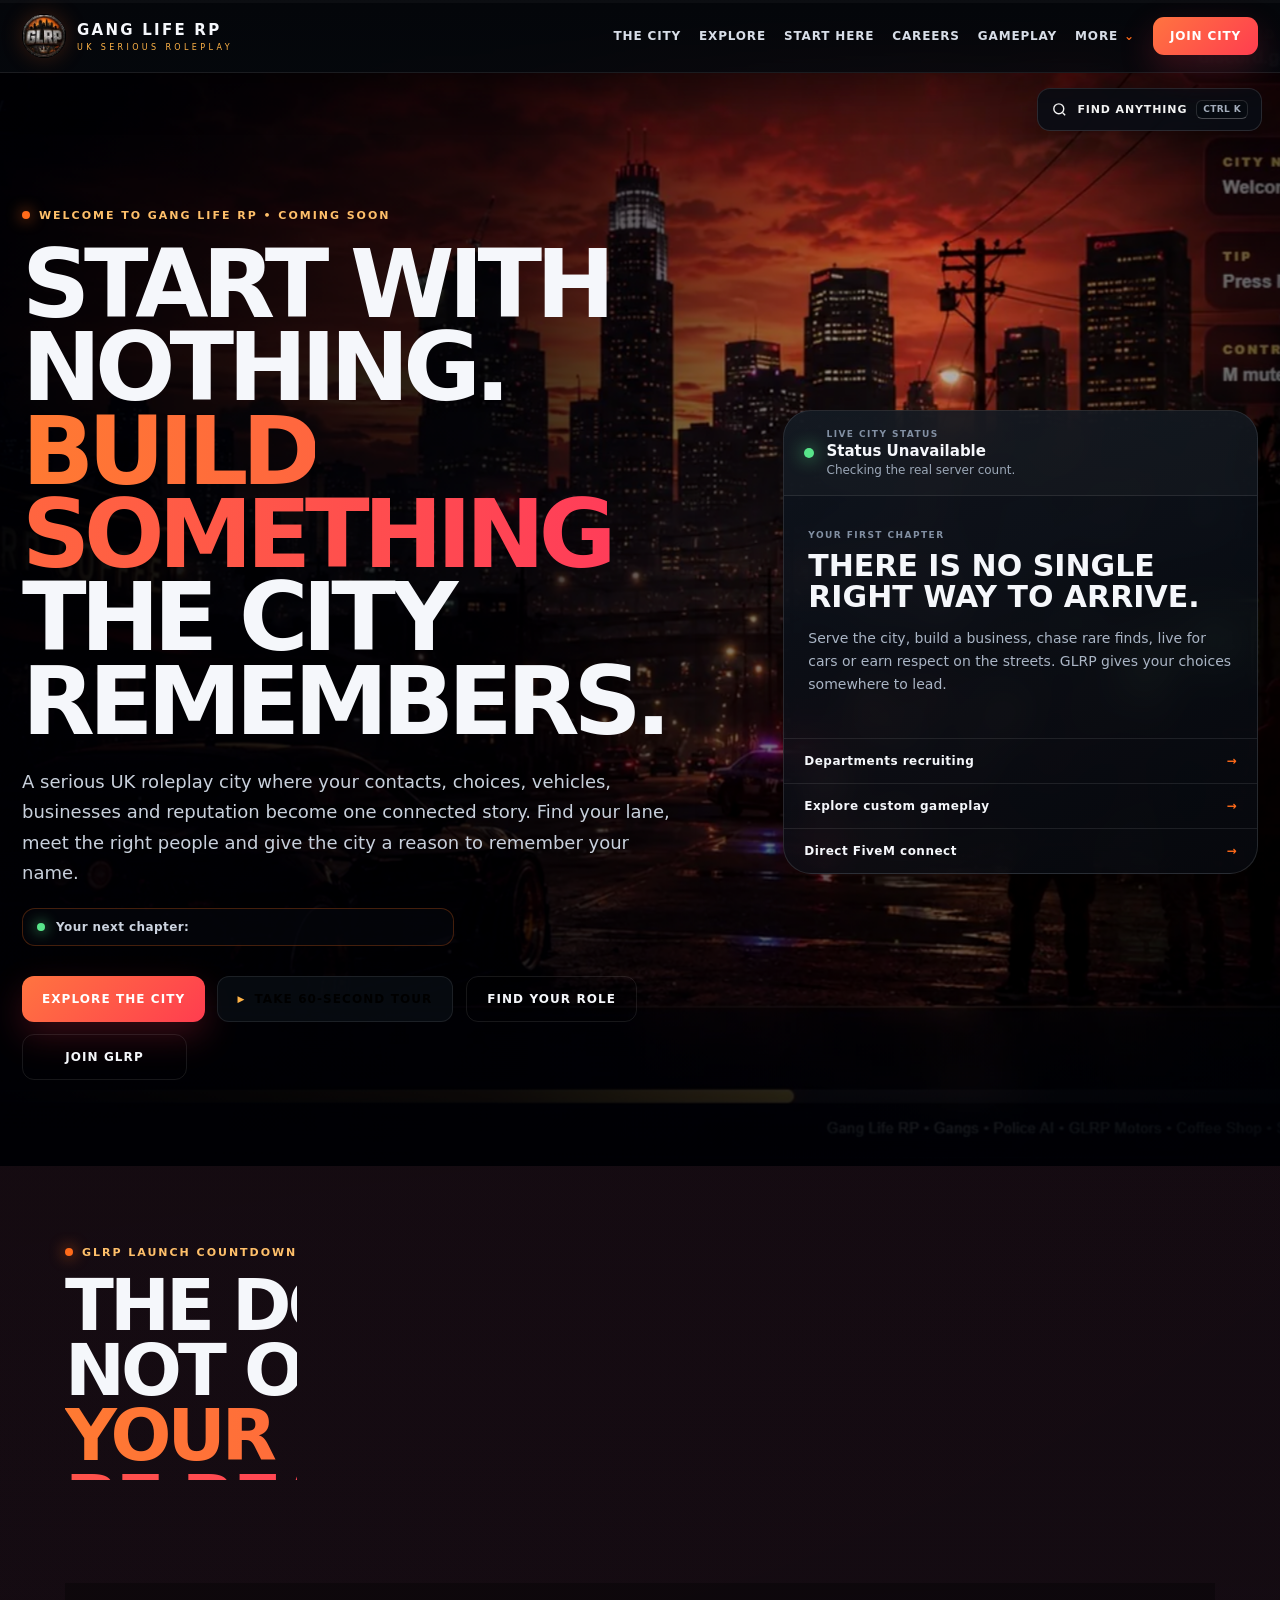
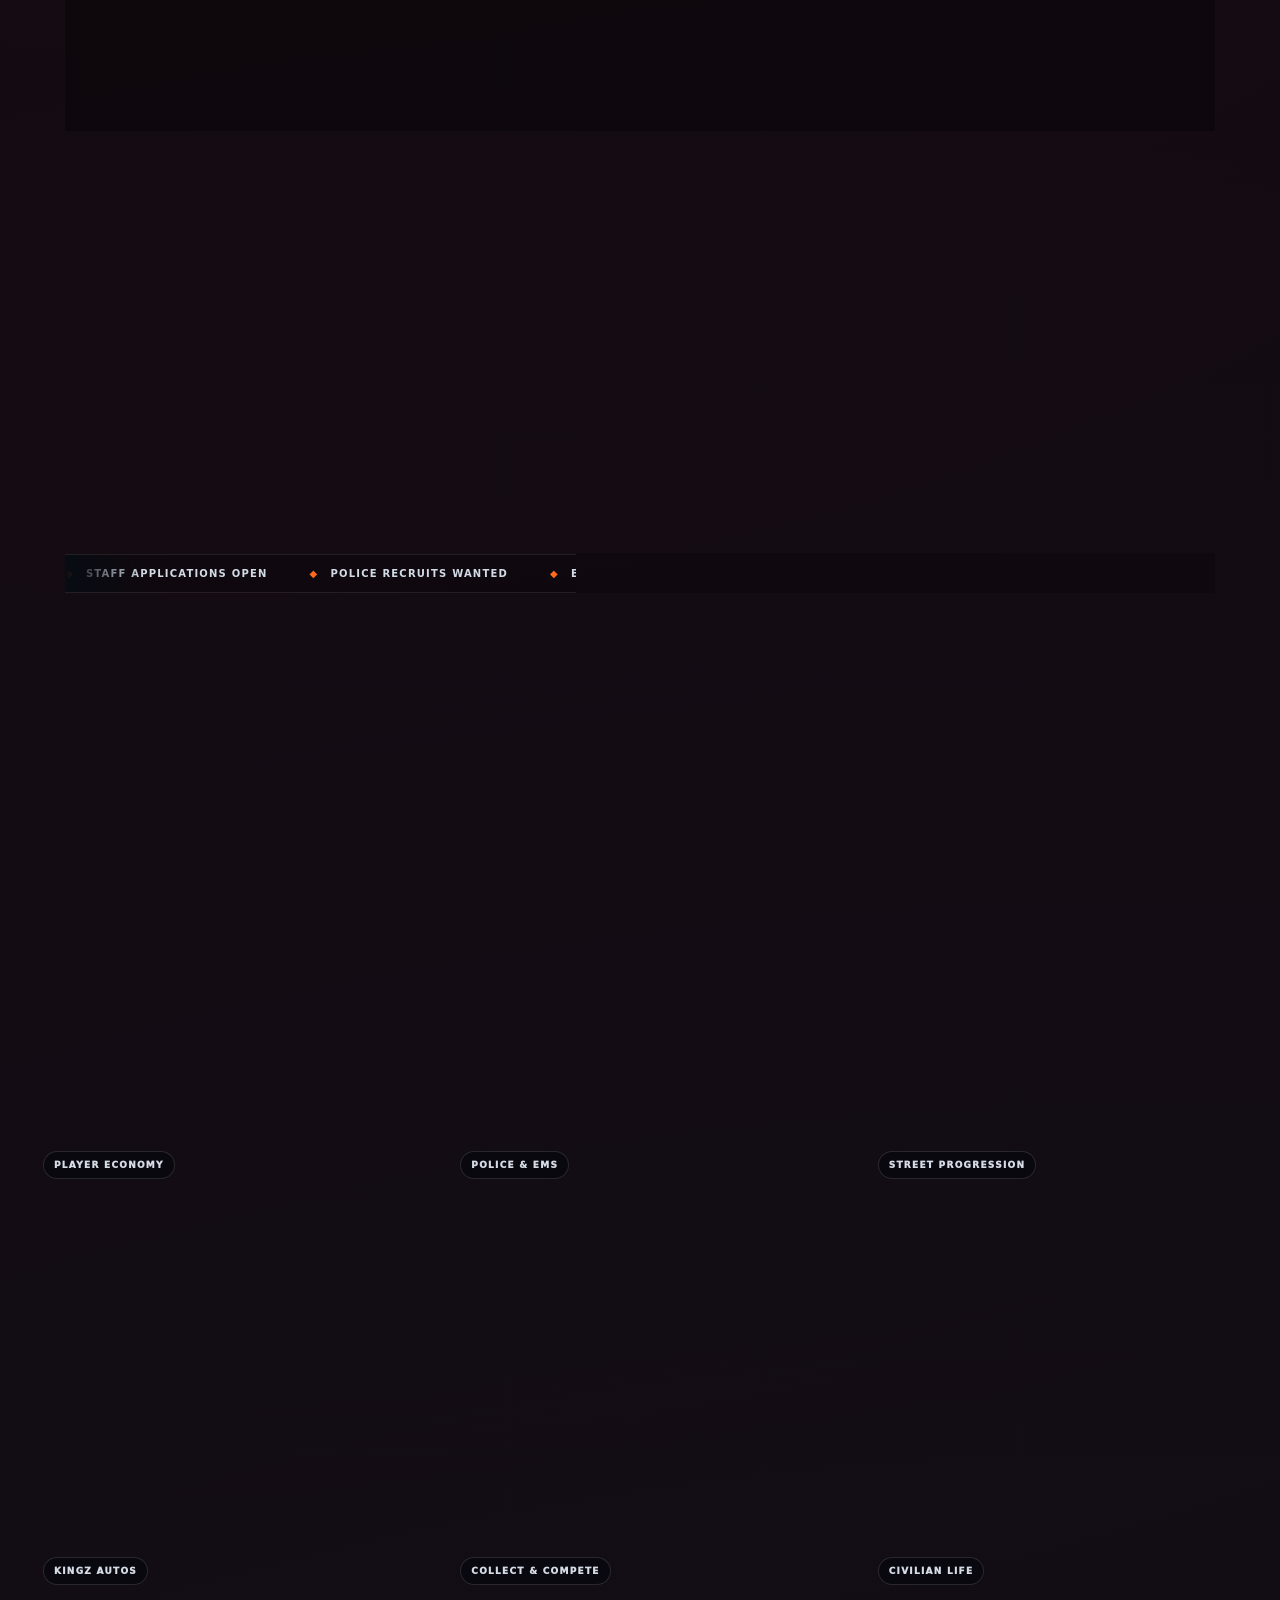
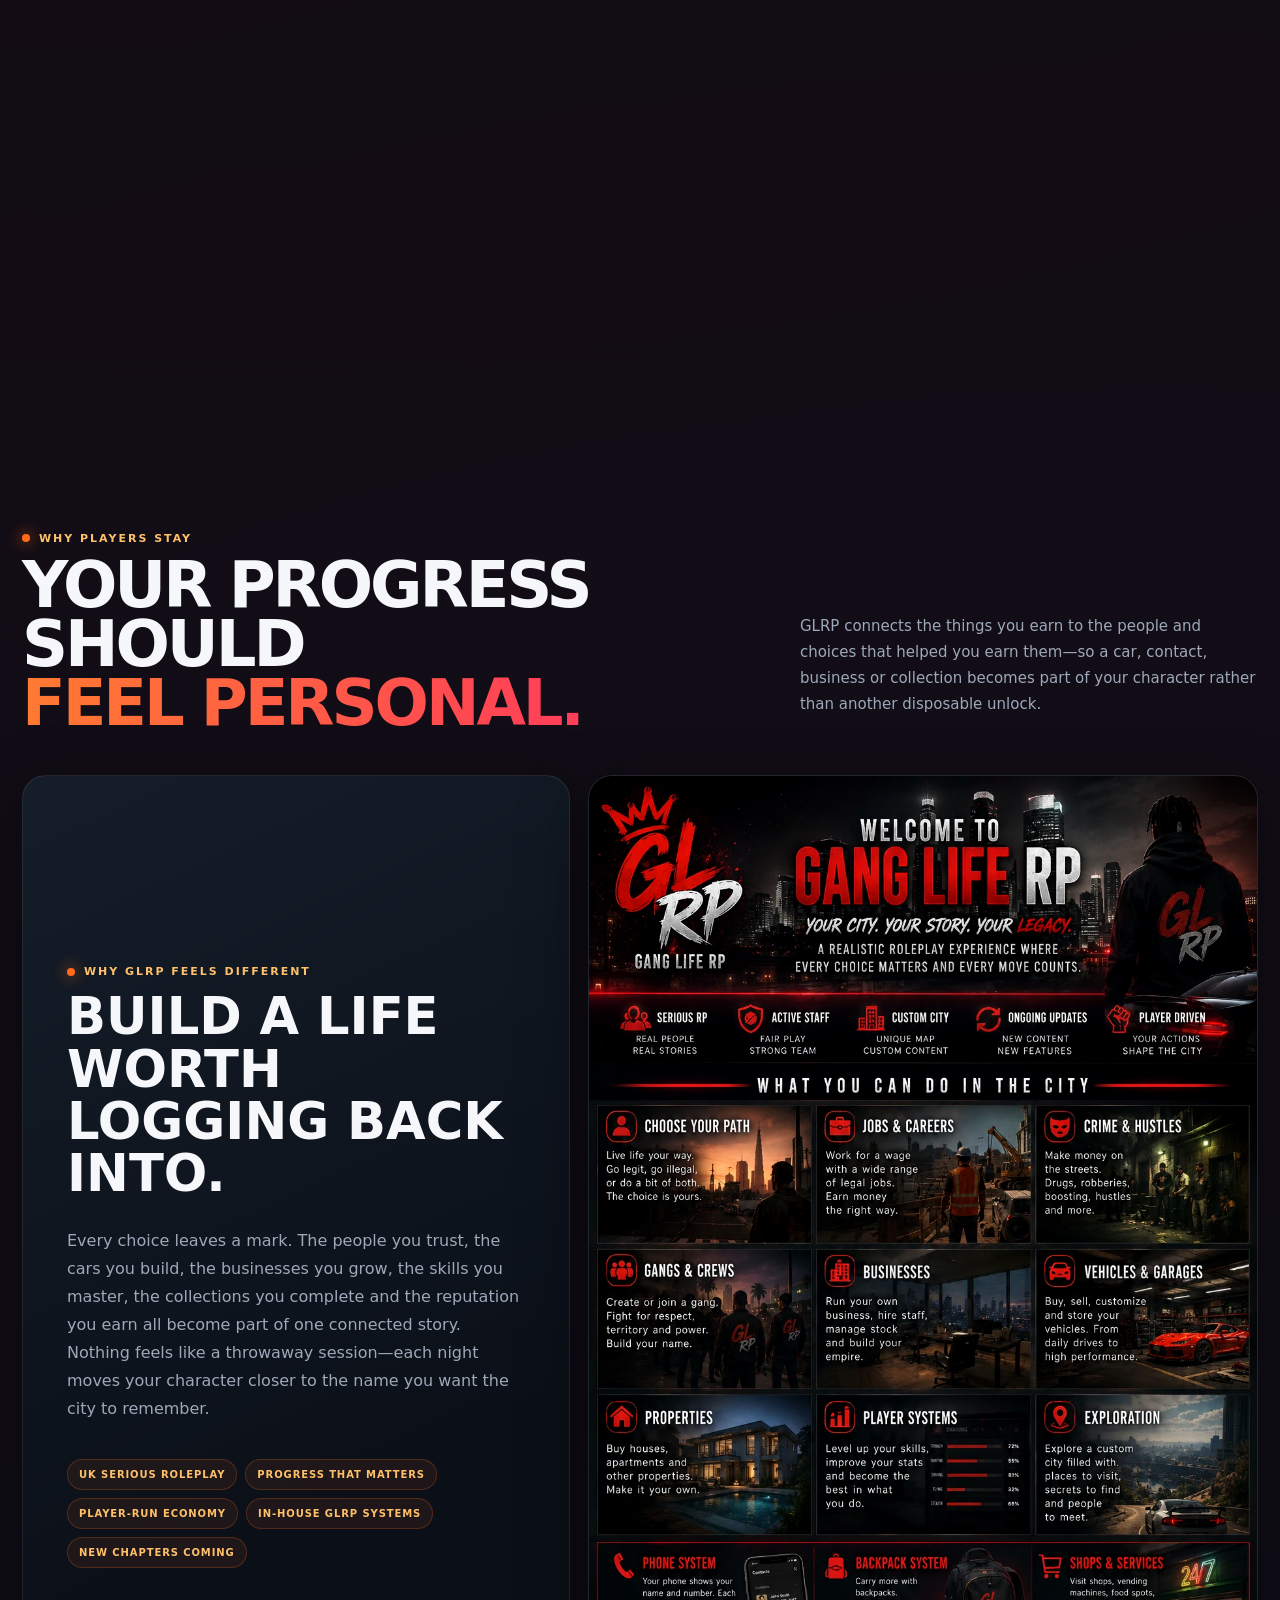
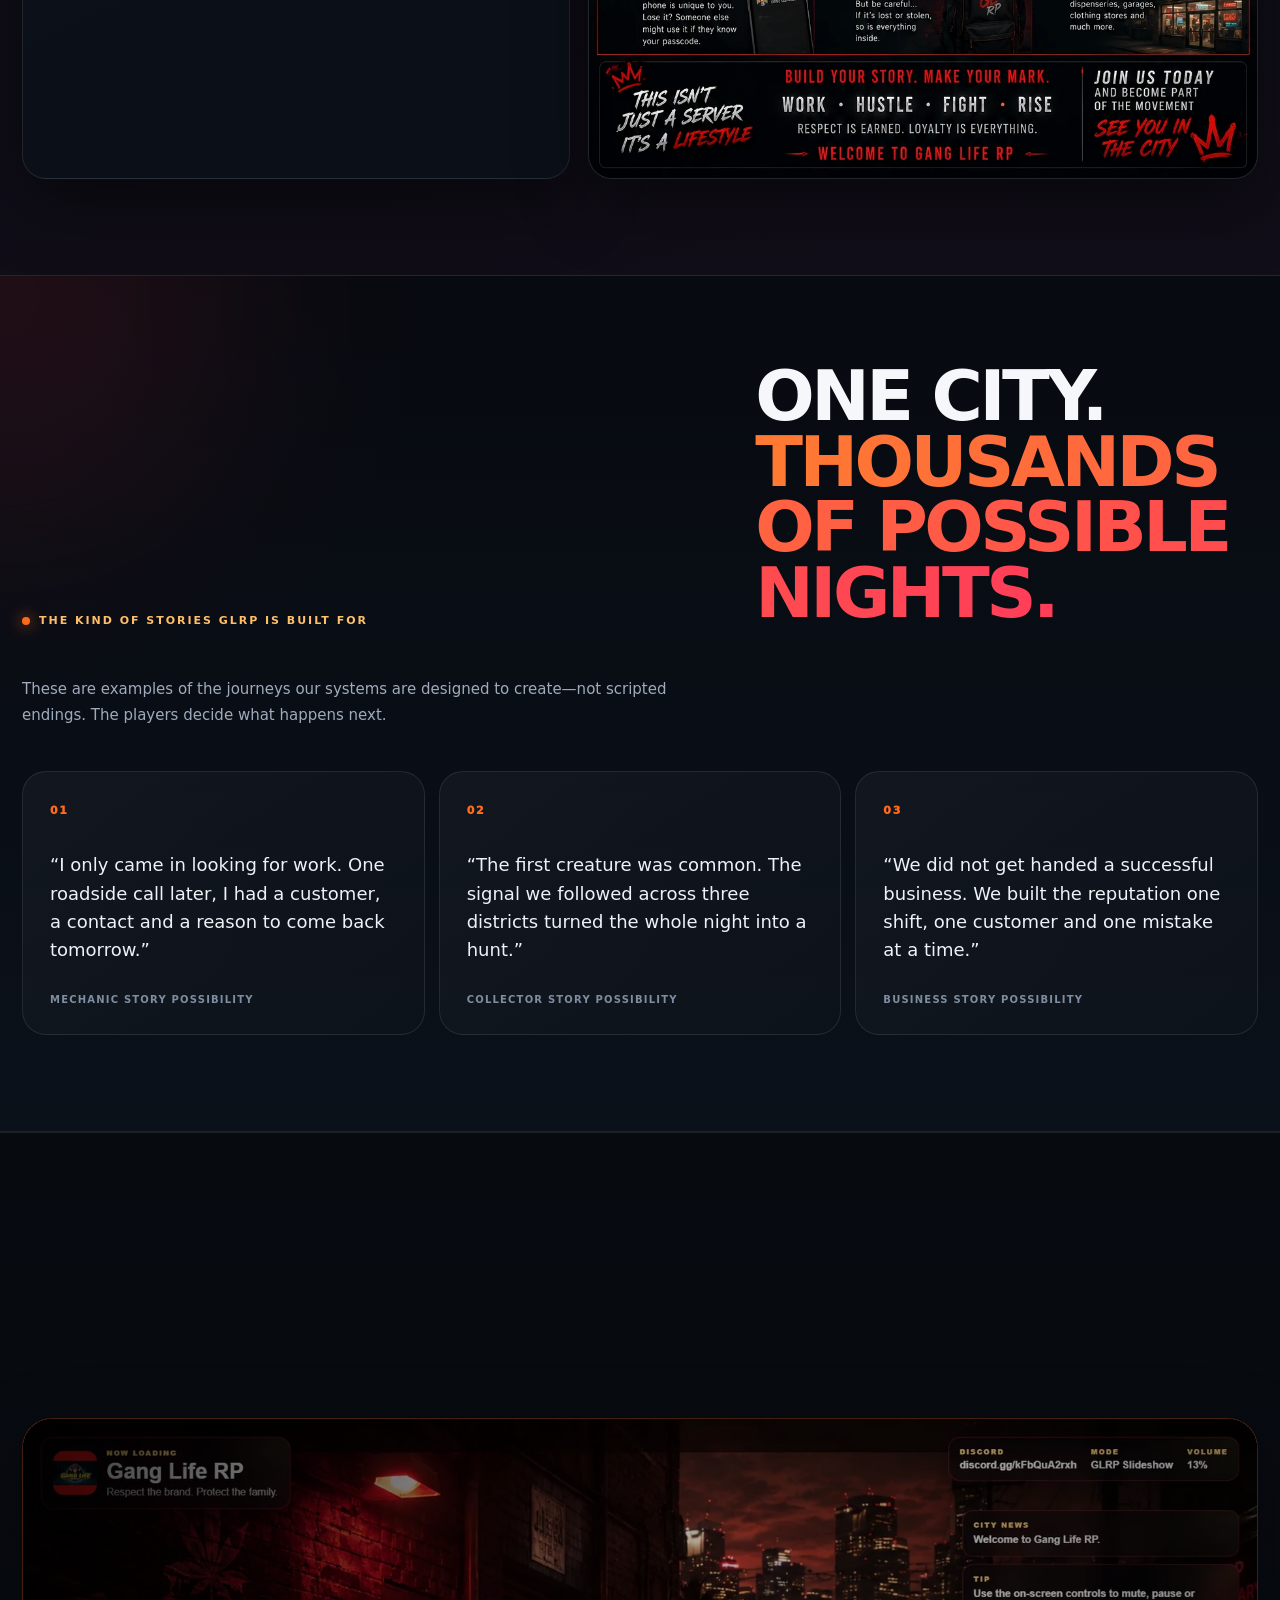
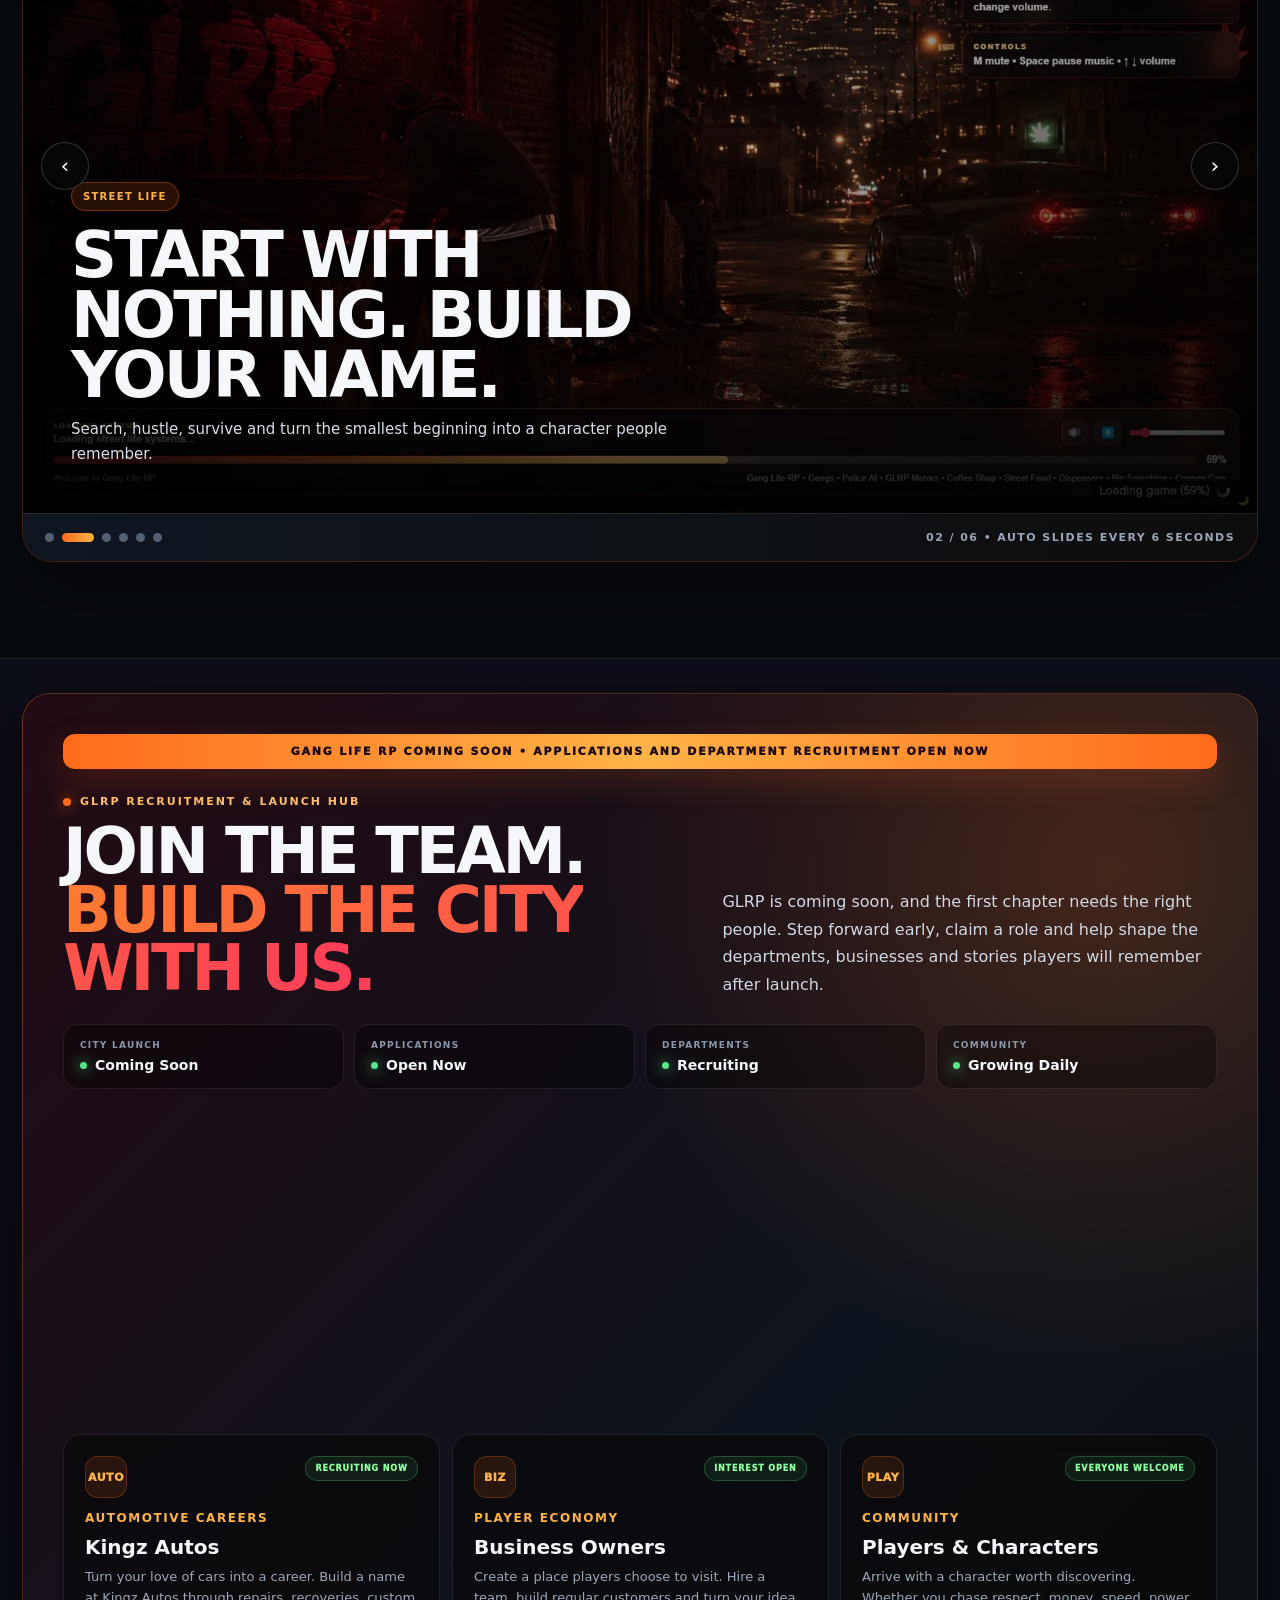
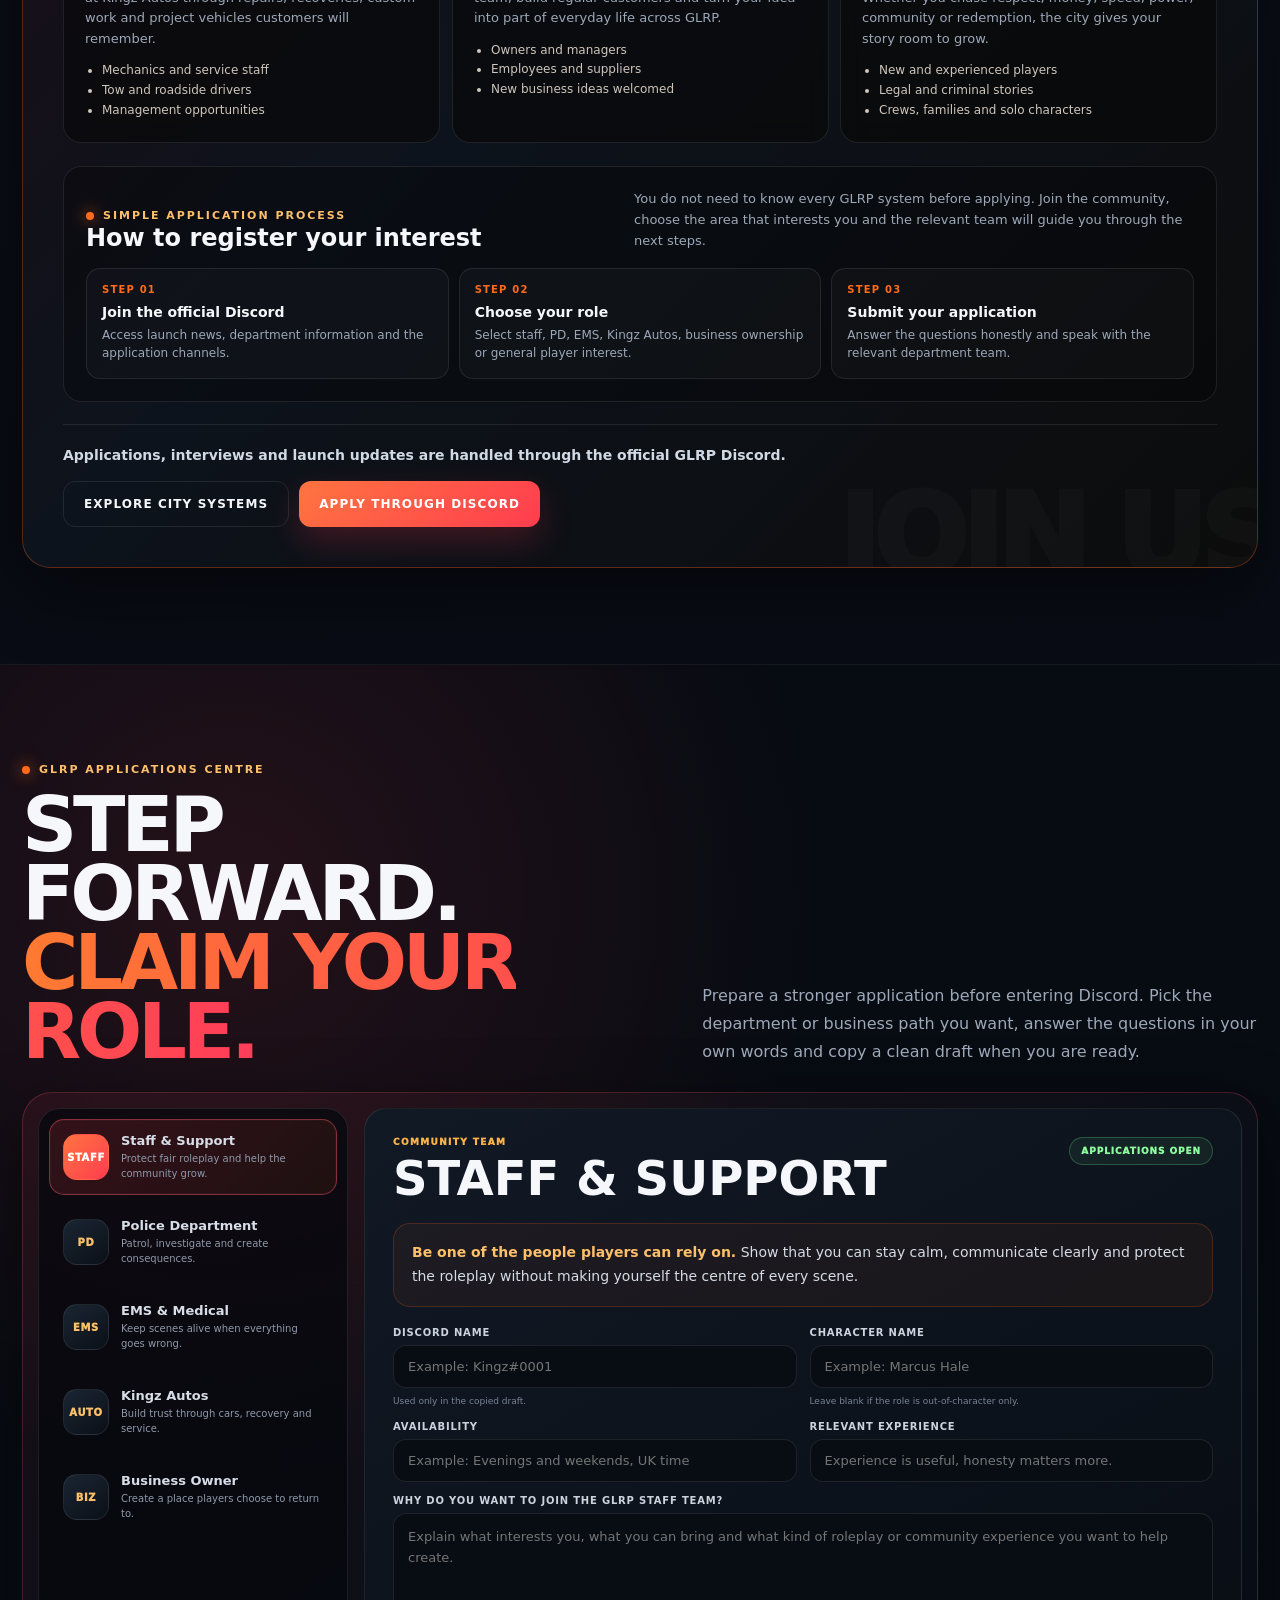
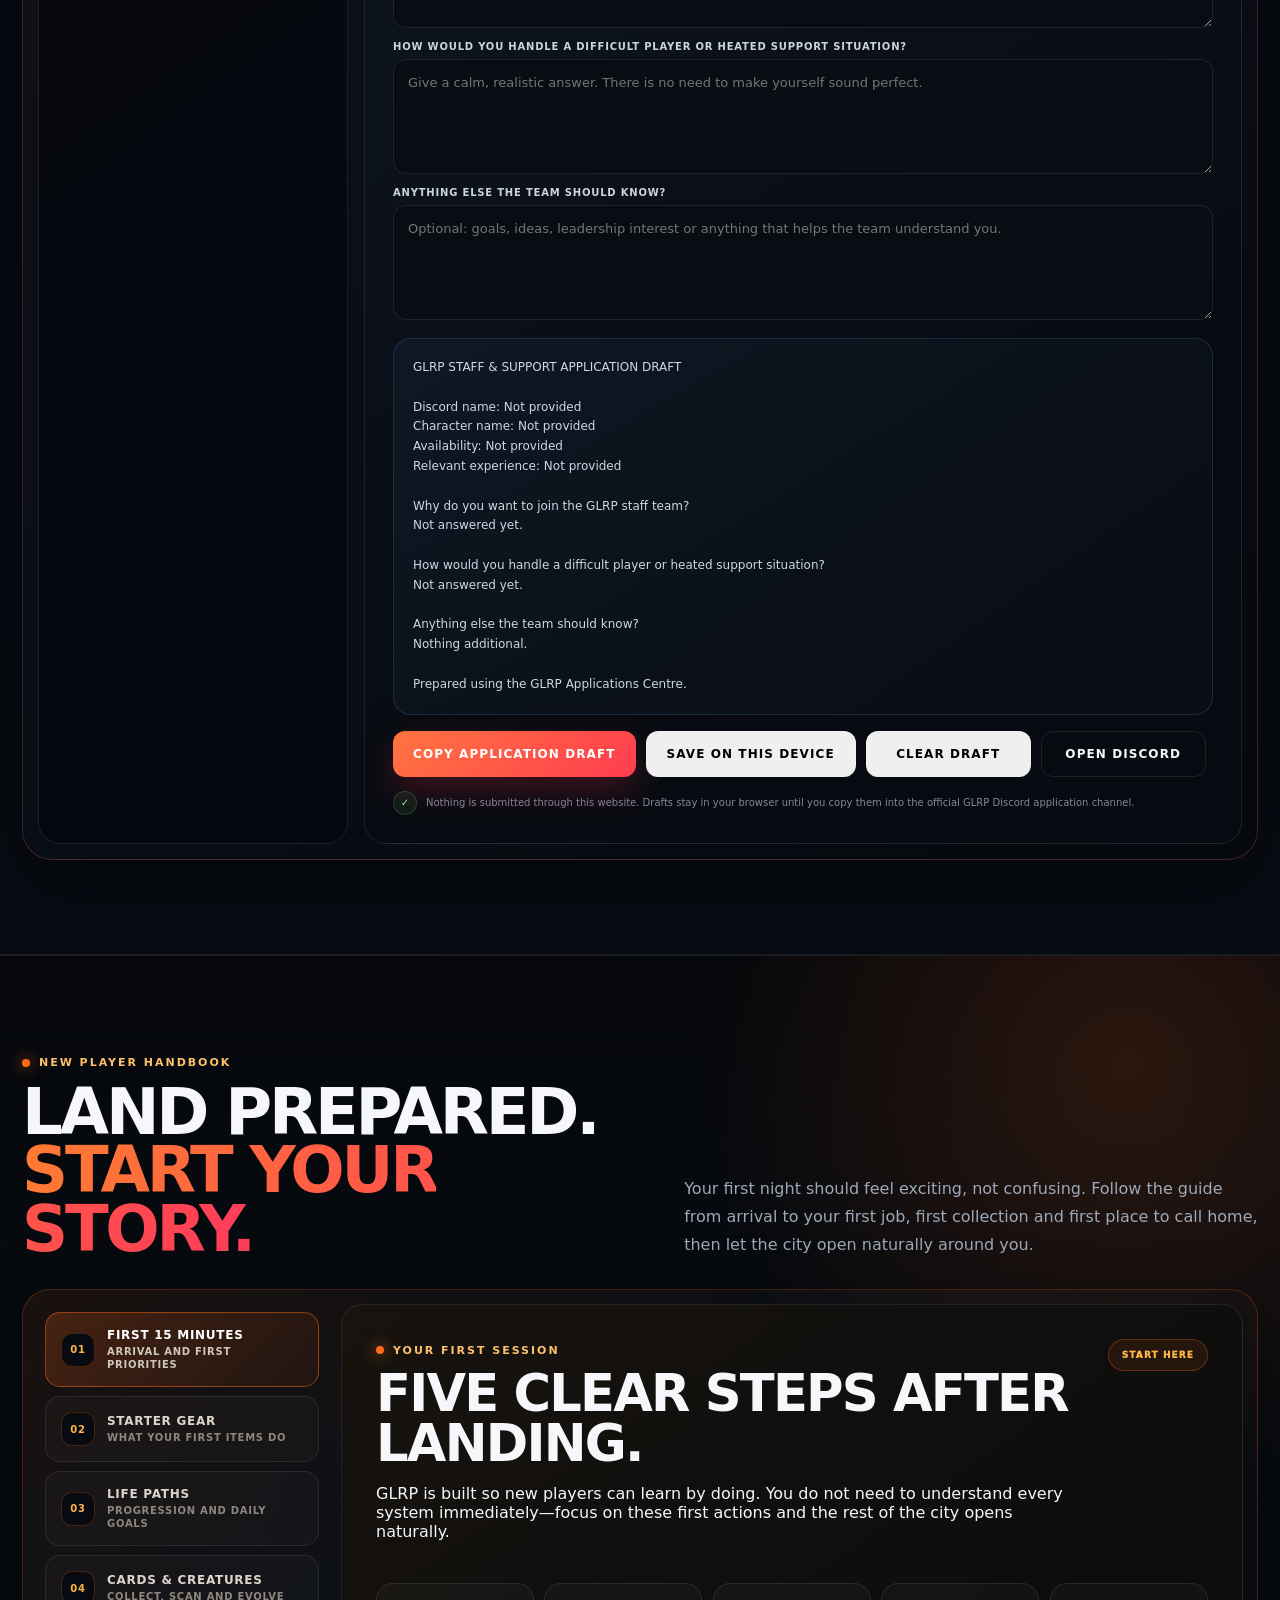
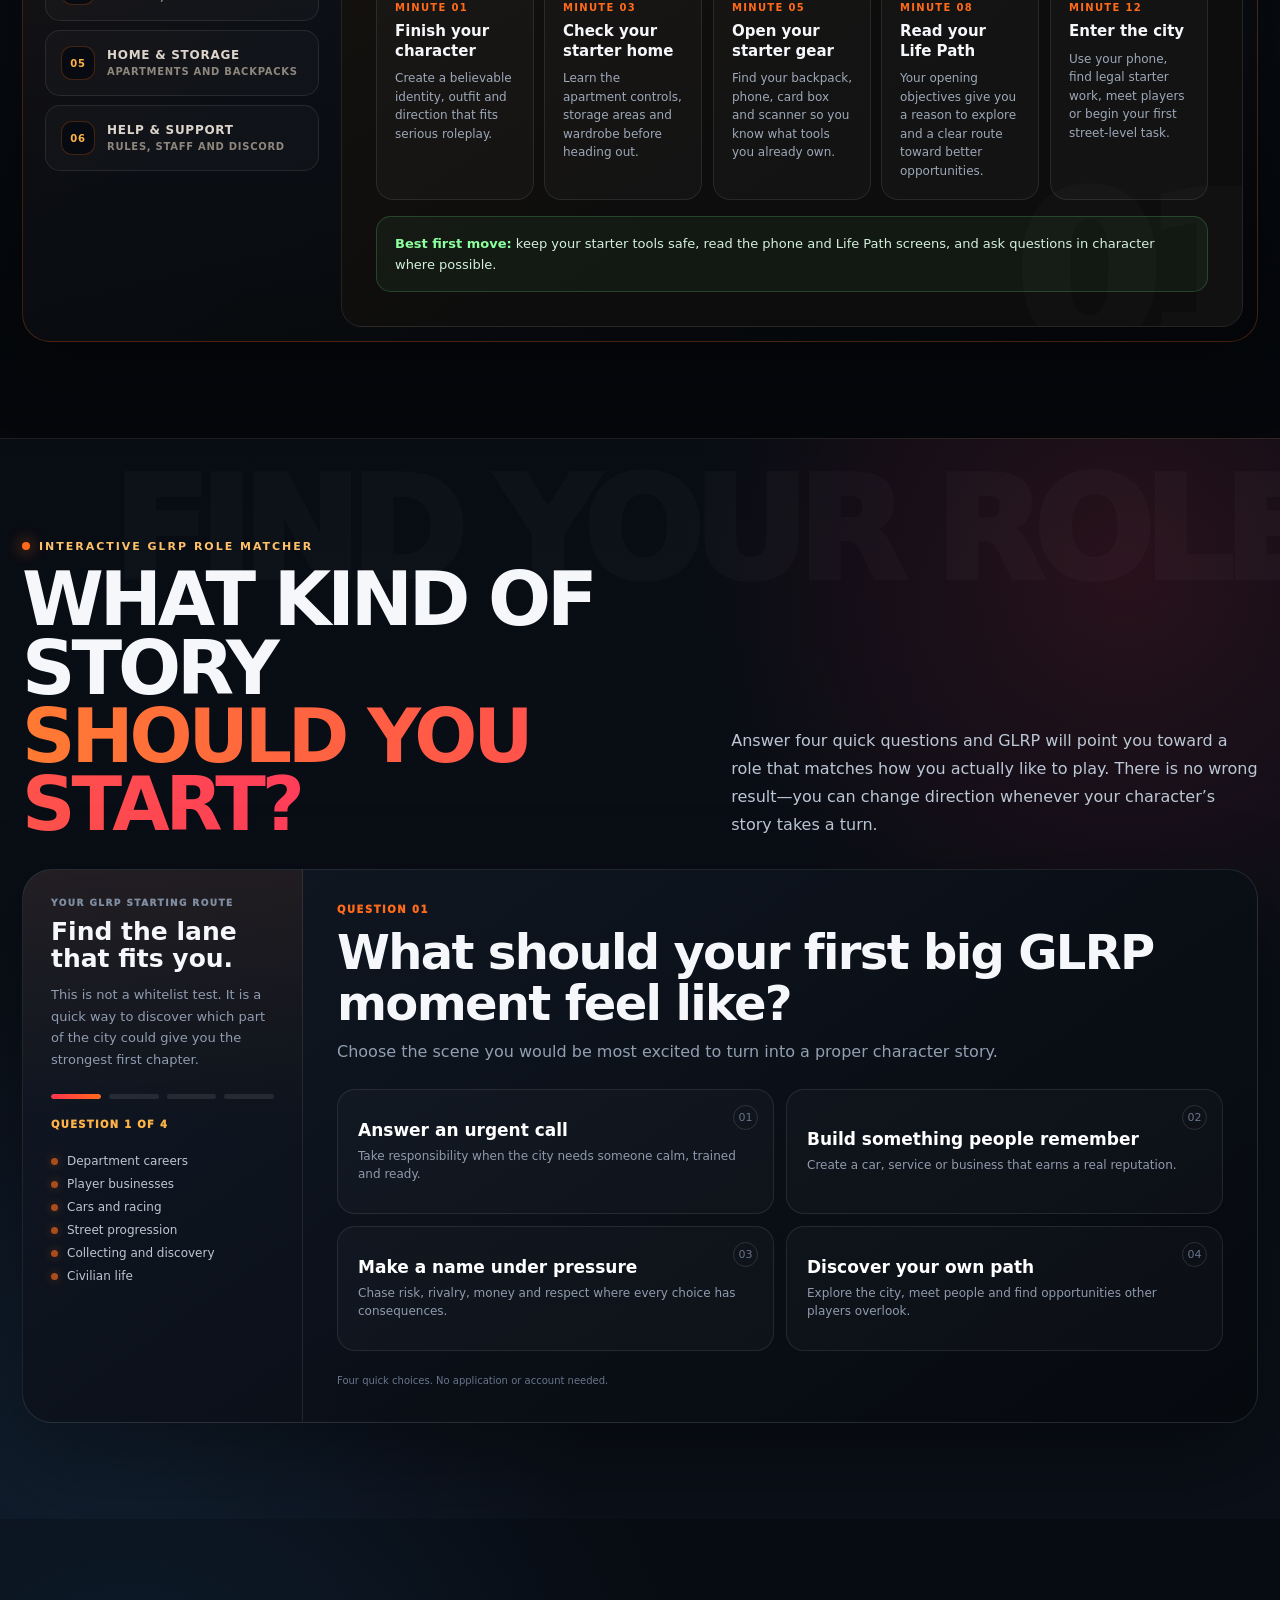
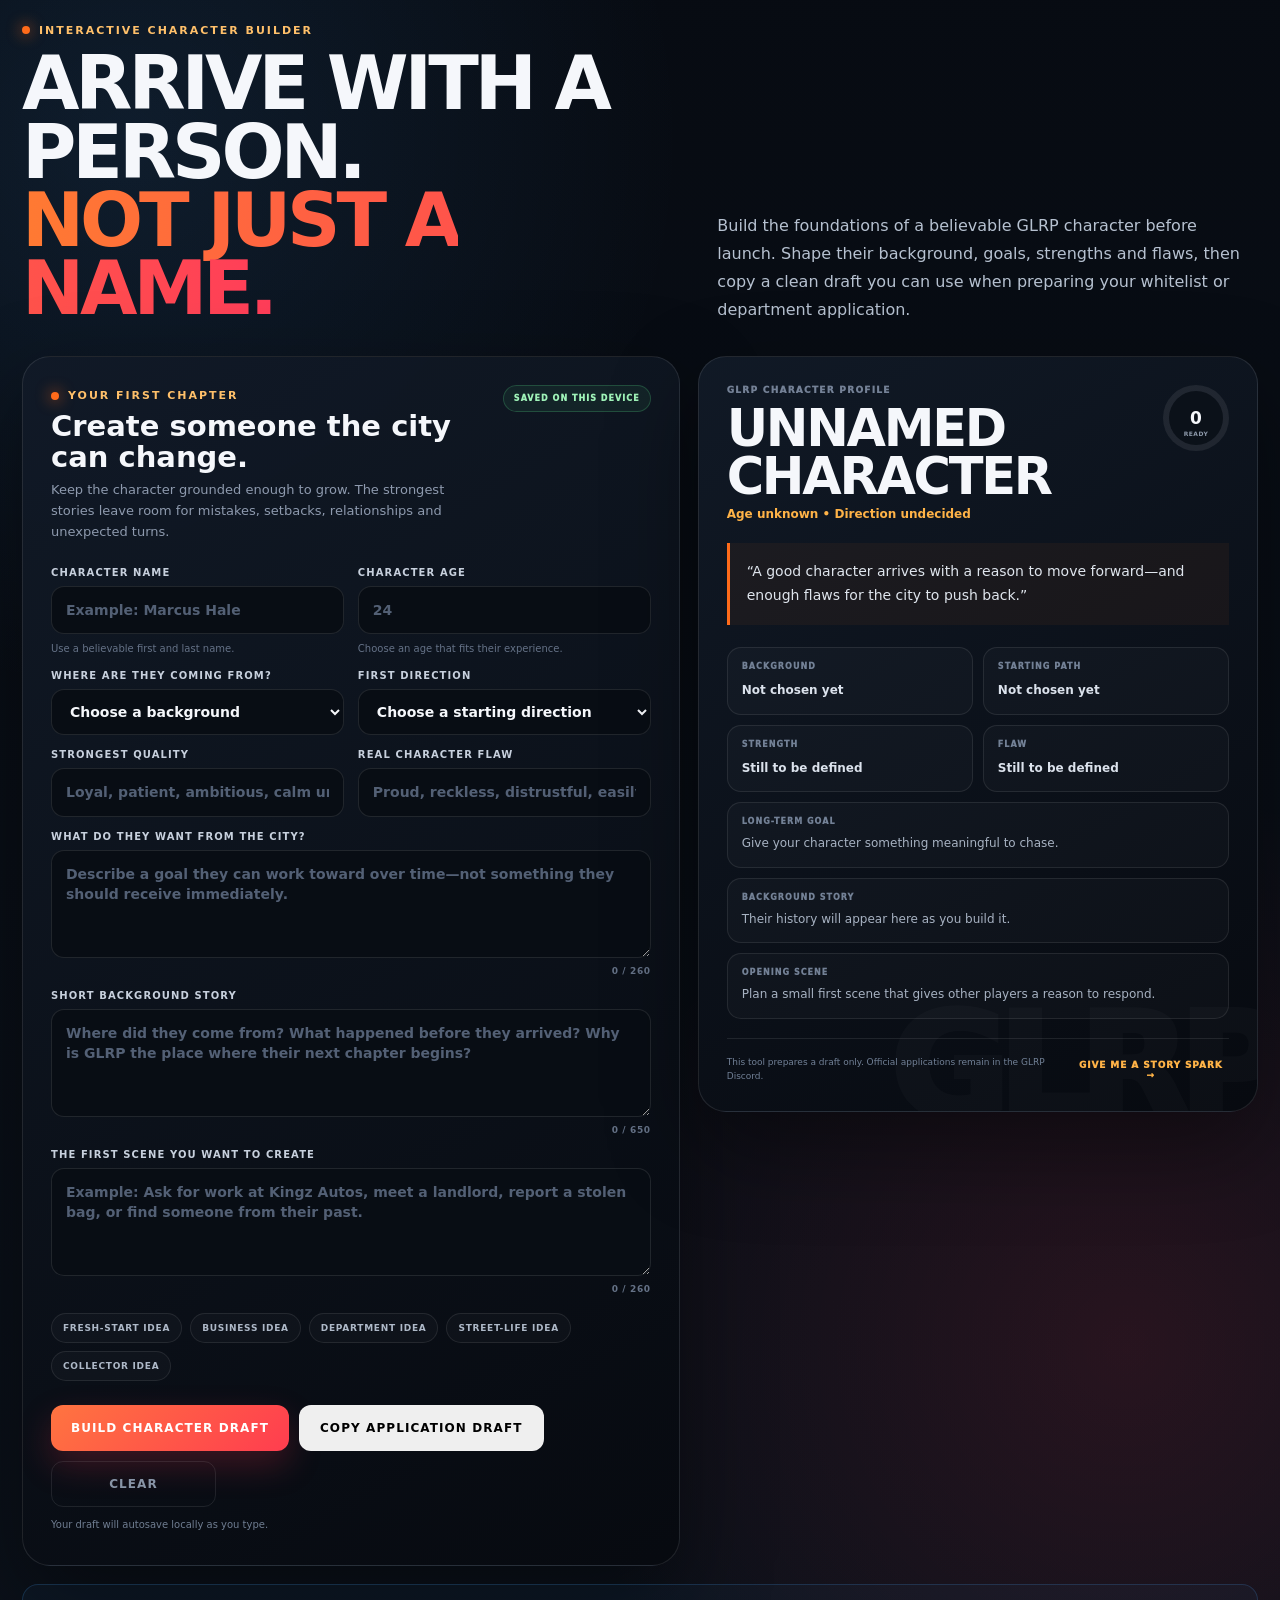
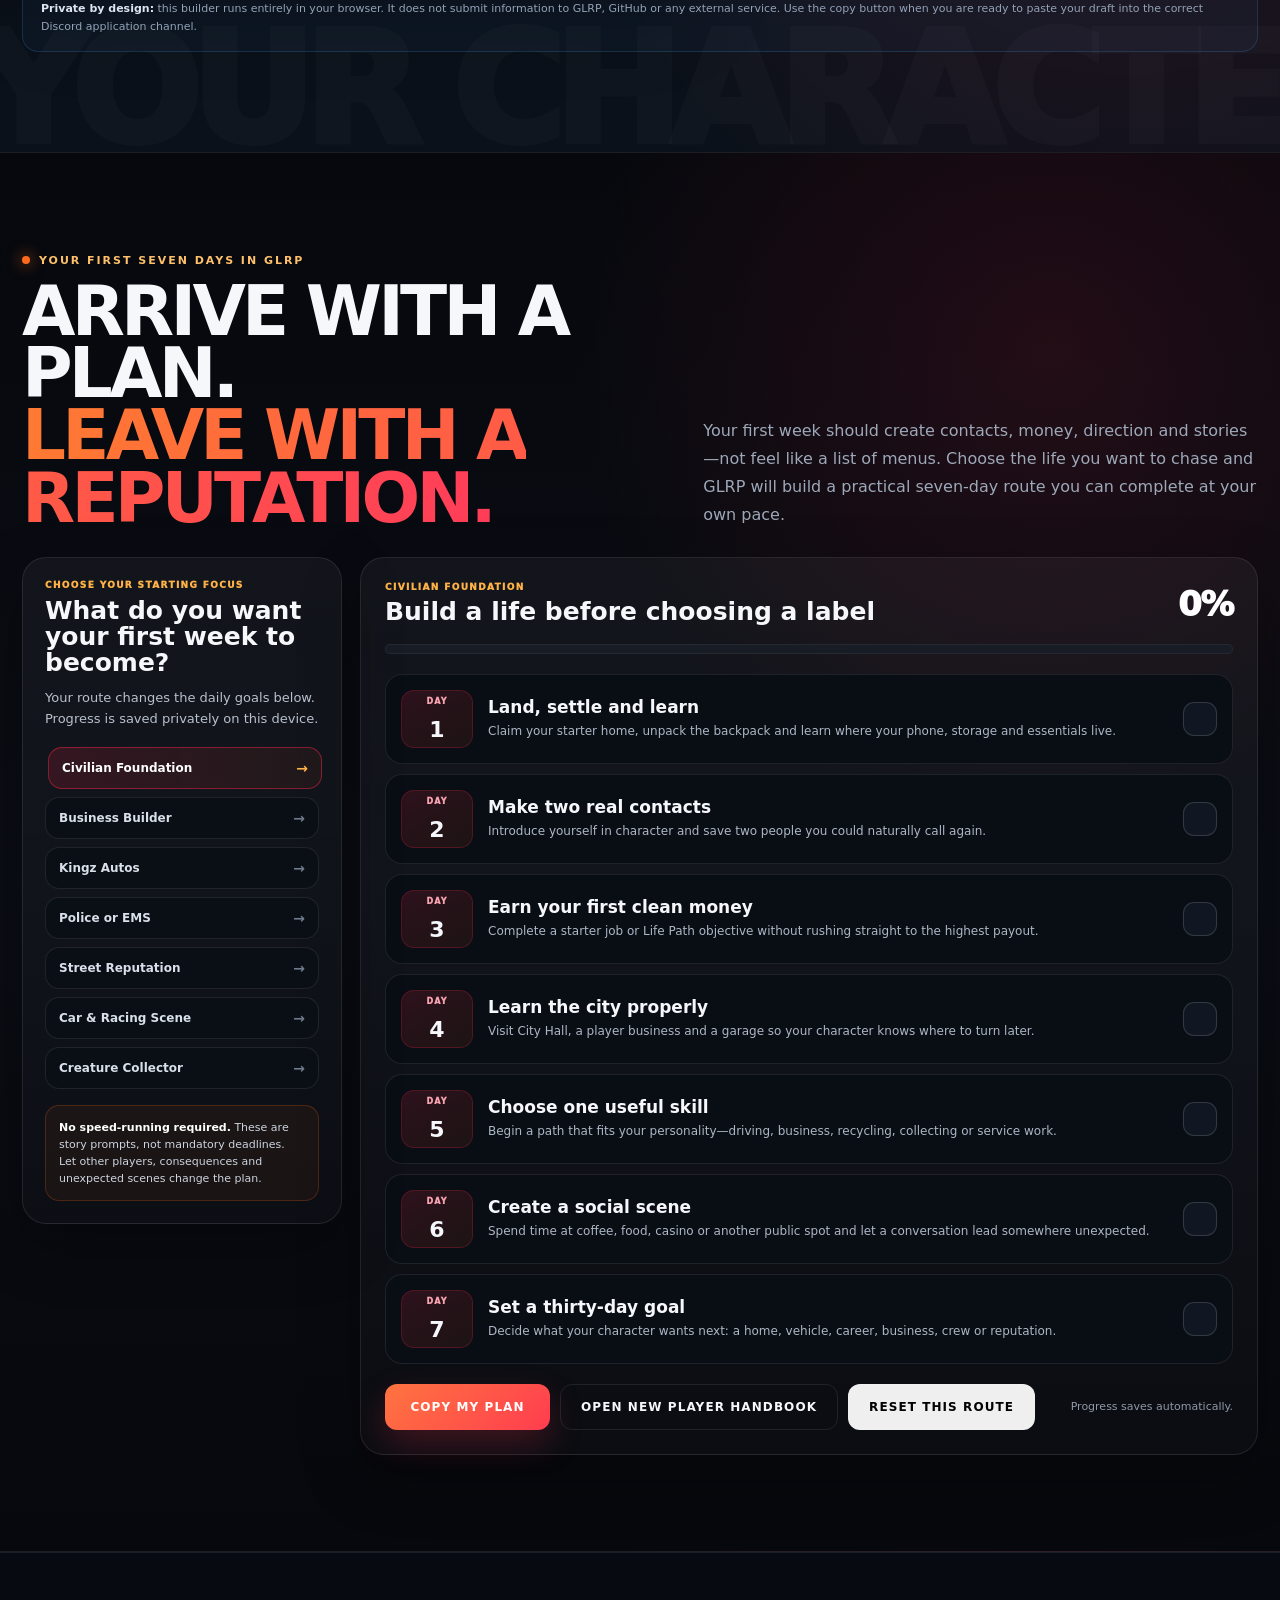
==== commit 399f78fb: "Add GLRP guided city tour" ====
--- a/index.html
+++ b/index.html
@@ -360,6 +360,22 @@
 @media(max-width:1100px){.story-card-grid{grid-template-columns:repeat(2,1fr)}.story-intro,.possibility-head{grid-template-columns:1fr}.possibility-grid{grid-template-columns:1fr 1fr}.hero-invite-panel{max-width:720px}}
 @media(max-width:760px){.hero{min-height:auto}.hero-grid{padding-top:112px}.hero h1{font-size:50px}.hero-copy>p{font-size:16px}.hero-invite-panel{margin-top:8px}.story-card-grid,.possibility-grid{grid-template-columns:1fr}.story-card{min-height:330px}.story-intro h2,.possibility-head h2{font-size:42px}.overview-copy{padding:26px}.overview-image{min-height:290px}.city-pulse{padding-top:18px}.pulse-grid{grid-template-columns:1fr}.launch-countdown{grid-template-columns:1fr 1fr}.count-cell{min-height:70px}.possibility-grid blockquote{font-size:16px}}
 @media(prefers-reduced-motion:reduce){.story-card,.story-card:before,.invite-links a,.possibility-grid article{transition:none}.story-card:hover,.possibility-grid article:hover{transform:none}}
+
+/* V3.2.4 — 60-second guided city tour */
+.tour-launch{cursor:pointer;background:rgba(9,14,22,.72);backdrop-filter:blur(12px)}
+.tour-launch:before{content:"▶";font-size:9px;margin-right:9px;color:var(--gold)}
+.city-tour{position:fixed;inset:0;z-index:520;display:grid;place-items:center;padding:22px;background:rgba(2,4,7,.88);backdrop-filter:blur(18px);opacity:0;visibility:hidden;transition:opacity .28s ease,visibility .28s ease}
+.city-tour.open{opacity:1;visibility:visible}.city-tour-panel{width:min(1120px,100%);min-height:650px;position:relative;display:grid;grid-template-columns:1.15fr .85fr;overflow:hidden;border:1px solid rgba(255,255,255,.12);border-radius:30px;background:#080c13;box-shadow:0 45px 130px rgba(0,0,0,.7);transform:translateY(18px) scale(.985);transition:transform .32s cubic-bezier(.2,.72,.2,1)}.city-tour.open .city-tour-panel{transform:none}
+.tour-close{position:absolute;right:18px;top:18px;z-index:6;width:44px;height:44px;display:grid;place-items:center;border-radius:50%;border:1px solid rgba(255,255,255,.14);background:rgba(4,7,11,.72);color:#fff;font-size:22px;cursor:pointer;backdrop-filter:blur(12px)}.tour-close:hover{border-color:rgba(255,107,26,.7);color:var(--gold)}
+.tour-visual{position:relative;min-height:650px;overflow:hidden;background:#05070b}.tour-visual:after{content:"";position:absolute;inset:0;background:linear-gradient(90deg,transparent 45%,rgba(8,12,19,.9) 100%),linear-gradient(0deg,rgba(5,7,11,.78),transparent 42%);pointer-events:none}.tour-visual img{width:100%;height:100%;object-fit:cover;transition:opacity .25s ease,transform .8s ease;transform:scale(1.02)}.city-tour.open .tour-visual img{transform:scale(1.06)}
+.tour-visual-label{position:absolute;z-index:2;left:28px;bottom:28px;display:flex;align-items:center;gap:10px;padding:10px 13px;border:1px solid rgba(255,255,255,.13);border-radius:999px;background:rgba(5,8,13,.7);backdrop-filter:blur(12px);color:#fff;font-size:10px;font-weight:900;letter-spacing:.13em;text-transform:uppercase}.tour-visual-label i{width:8px;height:8px;border-radius:50%;background:var(--orange);box-shadow:0 0 14px var(--orange)}
+.tour-copy{position:relative;display:flex;flex-direction:column;padding:72px 46px 36px;background:radial-gradient(circle at 100% 0,rgba(255,51,78,.12),transparent 36%),linear-gradient(160deg,#101722,#080c13 70%)}.tour-copy small{color:var(--gold);font-size:10px;font-weight:950;letter-spacing:.16em;text-transform:uppercase}.tour-copy h2{font-size:clamp(38px,4.5vw,64px);line-height:.91;letter-spacing:-.052em;text-transform:uppercase;margin:14px 0 18px}.tour-copy p{color:#aeb9c8;font-size:16px;line-height:1.72;margin:0}.tour-points{display:grid;gap:10px;margin:24px 0 28px}.tour-point{display:flex;align-items:flex-start;gap:11px;padding:12px 13px;border:1px solid rgba(255,255,255,.075);border-radius:13px;background:rgba(255,255,255,.025);color:#dbe2ec;font-size:13px;line-height:1.5}.tour-point:before{content:"✓";color:var(--green);font-weight:950}.tour-spacer{flex:1}.tour-progress{display:grid;grid-template-columns:repeat(6,1fr);gap:6px;margin-bottom:18px}.tour-progress button{height:4px;padding:0;border:0;border-radius:999px;background:rgba(255,255,255,.12);cursor:pointer;overflow:hidden}.tour-progress button:after{content:"";display:block;width:0;height:100%;background:linear-gradient(90deg,var(--orange),var(--red));transition:width .28s ease}.tour-progress button.done:after,.tour-progress button.active:after{width:100%}.tour-progress button.active{box-shadow:0 0 14px rgba(255,107,26,.42)}
+.tour-controls{display:flex;align-items:center;gap:10px}.tour-control{min-width:115px;padding:13px 16px;border-radius:11px;border:1px solid var(--line);background:rgba(255,255,255,.025);color:#fff;font-size:10px;font-weight:900;letter-spacing:.1em;text-transform:uppercase;cursor:pointer}.tour-control:hover{border-color:rgba(255,107,26,.55)}.tour-control.next{margin-left:auto;background:linear-gradient(135deg,var(--orange),#d84318);border:0;color:#140609}.tour-control[disabled]{opacity:.35;cursor:not-allowed}.tour-step-count{color:#7f8b9c;font-size:10px;font-weight:900;letter-spacing:.1em;text-transform:uppercase}
+body.tour-open{overflow:hidden}
+@media(max-width:900px){.city-tour{padding:10px}.city-tour-panel{grid-template-columns:1fr;max-height:calc(100vh - 20px);overflow:auto}.tour-visual{min-height:300px}.tour-visual:after{background:linear-gradient(0deg,#080c13 0%,transparent 55%)}.tour-copy{padding:34px 24px 25px}.tour-copy h2{font-size:42px}.tour-visual-label{left:18px;bottom:18px}.tour-close{right:13px;top:13px}.tour-spacer{display:none}}
+@media(max-width:560px){.tour-visual{min-height:230px}.tour-copy h2{font-size:34px}.tour-copy p{font-size:14px}.tour-points{margin:18px 0}.tour-point{font-size:12px}.tour-controls{flex-wrap:wrap}.tour-control{flex:1;min-width:0}.tour-control.next{margin-left:0}.tour-step-count{width:100%;text-align:center;order:-1}}
+@media(prefers-reduced-motion:reduce){.city-tour,.city-tour-panel,.tour-visual img,.tour-progress button:after{transition:none}}
+
 </style></head>
 <body>
 <header class="header"><div class="wrap nav">
@@ -394,7 +410,7 @@
 <button aria-haspopup="dialog" aria-label="Search the GLRP website" class="site-search-trigger" id="siteSearchTrigger" type="button"><svg aria-hidden="true" viewbox="0 0 24 24"><circle cx="11" cy="11" r="7"></circle><path d="m20 20-3.5-3.5"></path></svg><span>Find anything</span><kbd>Ctrl K</kbd></button>
 <main>
 <section class="hero" id="home"><div class="hero-bg"></div><div class="wrap hero-grid">
-<div class="hero-copy"><span class="kicker">WELCOME TO GANG LIFE RP • COMING SOON</span><h1>Start with nothing.<br/><span class="accent">Build something</span><br/>the city remembers.</h1><p>A serious UK roleplay city where your contacts, choices, vehicles, businesses and reputation become one connected story. Find your lane, meet the right people and give the city a reason to remember your name.</p><div aria-live="polite" class="hero-live-line"><i></i><span>Your next chapter:</span><strong id="heroRole">build a name from nothing.</strong></div><div class="actions"><a class="btn primary" href="#showcase">Explore the City</a><a class="btn" href="#role-match">Find Your Role</a><a class="btn" href="https://discord.gg/QPgcjHWShX" rel="noopener" target="_blank">Join GLRP</a></div></div>
+<div class="hero-copy"><span class="kicker">WELCOME TO GANG LIFE RP • COMING SOON</span><h1>Start with nothing.<br/><span class="accent">Build something</span><br/>the city remembers.</h1><p>A serious UK roleplay city where your contacts, choices, vehicles, businesses and reputation become one connected story. Find your lane, meet the right people and give the city a reason to remember your name.</p><div aria-live="polite" class="hero-live-line"><i></i><span>Your next chapter:</span><strong id="heroRole">build a name from nothing.</strong></div><div class="actions"><a class="btn primary" href="#showcase">Explore the City</a><button class="btn tour-launch" id="launchCityTour" type="button">Take 60-Second Tour</button><a class="btn" href="#role-match">Find Your Role</a><a class="btn" href="https://discord.gg/QPgcjHWShX" rel="noopener" target="_blank">Join GLRP</a></div></div>
 <div class="hero-side hero-invite-panel">
 <div class="invite-live"><span class="invite-dot"></span><div><small>Live city status</small><strong data-live-state="">Connecting to GLRP…</strong><span data-live-capacity="">Checking the real server count.</span></div></div>
 <div class="invite-copy"><small>YOUR FIRST CHAPTER</small><h2>There is no single right way to arrive.</h2><p>Serve the city, build a business, chase rare finds, live for cars or earn respect on the streets. GLRP gives your choices somewhere to lead.</p></div>
@@ -2017,4 +2033,154 @@
     });
   });
 })();
-</script></body></html>+</script>
+<div aria-hidden="true" aria-label="60-second GLRP city tour" aria-modal="true" class="city-tour" id="cityTour" role="dialog">
+  <div class="city-tour-panel">
+    <button aria-label="Close city tour" class="tour-close" id="closeCityTour" type="button">×</button>
+    <div class="tour-visual"><img alt="GLRP guided city tour" id="tourImage" src="assets/slide-city-life.webp"/><div class="tour-visual-label"><i></i><span id="tourVisualLabel">Welcome to GLRP</span></div></div>
+    <div class="tour-copy">
+      <small id="tourKicker">Chapter 01 • Your arrival</small>
+      <h2 id="tourTitle">Start with nothing.<br/><span class="accent">Make it matter.</span></h2>
+      <p id="tourText">GLRP is built around connected stories. The job you take, the people you trust and the risks you choose can shape what your character becomes.</p>
+      <div class="tour-points" id="tourPoints"></div>
+      <div class="tour-spacer"></div>
+      <div aria-label="Tour progress" class="tour-progress" id="tourProgress"></div>
+      <div class="tour-controls"><button class="tour-control" id="tourBack" type="button">Back</button><span class="tour-step-count" id="tourStepCount">1 of 6</span><button class="tour-control" id="tourSkip" type="button">Close Tour</button><button class="tour-control next" id="tourNext" type="button">Next Chapter</button></div>
+    </div>
+  </div>
+</div>
+
+<script>
+
+// V3.2.4 — 60-second guided city tour
+(() => {
+  const modal = document.getElementById('cityTour');
+  const openButton = document.getElementById('launchCityTour');
+  const closeButton = document.getElementById('closeCityTour');
+  if (!modal || !openButton || !closeButton) return;
+
+  const chapters = [
+    {
+      image:'assets/slide-city-life.webp', label:'Welcome to GLRP', kicker:'Chapter 01 • Your arrival',
+      title:'Start with nothing.<br><span class="accent">Make it matter.</span>',
+      text:'GLRP is built around connected stories. The job you take, the people you trust and the risks you choose can shape what your character becomes.',
+      points:['A serious UK roleplay city with room to grow','Progress that follows your character instead of resetting every night','A community opening its doors soon'], target:'#about'
+    },
+    {
+      image:'assets/slide-police.webp', label:'Departments & careers', kicker:'Chapter 02 • Find your purpose',
+      title:'Be someone the city<br><span class="accent">can depend on.</span>',
+      text:'Join Police, EMS, staff, Kingz Autos or a player business and build a role through real scenes, relationships and responsibility.',
+      points:['Police and EMS recruitment open','Kingz Autos careers and roadside work','Business ownership and staff opportunities'], target:'#recruitment'
+    },
+    {
+      image:'assets/slide-street-hustle.webp', label:'Street progression', kicker:'Chapter 03 • Build your reputation',
+      title:'The streets remember<br><span class="accent">how you moved.</span>',
+      text:'Start small, build contacts and decide what your name means. Every shortcut, rivalry and alliance can open one door while closing another.',
+      points:['Jobs, hustles and long-term Life Paths','Multi-stage robberies and meaningful risk','Crews, rivalries and reputation built through roleplay'], target:'#systems'
+    },
+    {
+      image:'assets/slide-motors.webp', label:'Cars & Kingz Autos', kicker:'Chapter 04 • Build the machine',
+      title:'Create a car people<br><span class="accent">know by sound.</span>',
+      text:'Project cars, diagnostics, recovery work, NOS, neon and custom builds turn vehicles into part of your character—not disposable transport.',
+      points:['In-house garages and vehicle protection','Project builds, repairs and towing careers','Performance, lighting and visual identity'], target:'#systems'
+    },
+    {
+      image:'assets/coffee-shop.webp', label:'Businesses & city life', kicker:'Chapter 05 • Give people a reason to visit',
+      title:'Build somewhere<br><span class="accent">the city returns to.</span>',
+      text:'Run a coffee shop, dispensary, street stand or original business idea. Hire people, manage stock and create everyday scenes between the big moments.',
+      points:['Player-run economy with real customers','Stock, crafting, employees and suppliers','Social venues that become part of city culture'], target:'#businesses'
+    },
+    {
+      image:'assets/systems-poster.webp', label:'Custom GLRP experiences', kicker:'Chapter 06 • Choose your next obsession',
+      title:'Catch it. Build it.<br><span class="accent">Live it.</span>',
+      text:'Hunt creatures, open interactive card packs, chase rare finds, play at the Crown Casino or build a completely different life. Your next chapter starts with one choice.',
+      points:['Creature scanning, catching, training and evolution','Interactive card collections, casino nights and city events','Character tools, first-week planner and live server access'], target:'#activities'
+    }
+  ];
+
+  const image = document.getElementById('tourImage');
+  const label = document.getElementById('tourVisualLabel');
+  const kicker = document.getElementById('tourKicker');
+  const title = document.getElementById('tourTitle');
+  const text = document.getElementById('tourText');
+  const points = document.getElementById('tourPoints');
+  const progress = document.getElementById('tourProgress');
+  const back = document.getElementById('tourBack');
+  const next = document.getElementById('tourNext');
+  const skip = document.getElementById('tourSkip');
+  const count = document.getElementById('tourStepCount');
+  let index = 0;
+  let lastFocus = null;
+
+  chapters.forEach((_, chapterIndex) => {
+    const dot = document.createElement('button');
+    dot.type = 'button';
+    dot.setAttribute('aria-label', `Open tour chapter ${chapterIndex + 1}`);
+    dot.addEventListener('click', () => render(chapterIndex));
+    progress.appendChild(dot);
+  });
+
+  function render(nextIndex) {
+    index = Math.max(0, Math.min(chapters.length - 1, nextIndex));
+    const chapter = chapters[index];
+    image.style.opacity = '0';
+    window.setTimeout(() => {
+      image.src = chapter.image;
+      image.alt = chapter.label;
+      image.style.opacity = '1';
+    }, 120);
+    label.textContent = chapter.label;
+    kicker.textContent = chapter.kicker;
+    title.innerHTML = chapter.title;
+    text.textContent = chapter.text;
+    points.innerHTML = chapter.points.map(point => `<div class="tour-point">${point}</div>`).join('');
+    [...progress.children].forEach((dot, dotIndex) => {
+      dot.classList.toggle('active', dotIndex === index);
+      dot.classList.toggle('done', dotIndex < index);
+      dot.setAttribute('aria-current', dotIndex === index ? 'step' : 'false');
+    });
+    back.disabled = index === 0;
+    next.textContent = index === chapters.length - 1 ? 'Explore This Story' : 'Next Chapter';
+    count.textContent = `${index + 1} of ${chapters.length}`;
+  }
+
+  function openTour() {
+    lastFocus = document.activeElement;
+    modal.classList.add('open');
+    modal.setAttribute('aria-hidden', 'false');
+    document.body.classList.add('tour-open');
+    render(0);
+    closeButton.focus();
+  }
+
+  function closeTour() {
+    modal.classList.remove('open');
+    modal.setAttribute('aria-hidden', 'true');
+    document.body.classList.remove('tour-open');
+    if (lastFocus && typeof lastFocus.focus === 'function') lastFocus.focus();
+  }
+
+  function finishOrNext() {
+    if (index < chapters.length - 1) return render(index + 1);
+    const target = chapters[index].target;
+    closeTour();
+    window.setTimeout(() => document.querySelector(target)?.scrollIntoView({behavior:'smooth',block:'start'}), 100);
+  }
+
+  openButton.addEventListener('click', openTour);
+  closeButton.addEventListener('click', closeTour);
+  skip.addEventListener('click', closeTour);
+  back.addEventListener('click', () => render(index - 1));
+  next.addEventListener('click', finishOrNext);
+  modal.addEventListener('click', event => { if (event.target === modal) closeTour(); });
+  document.addEventListener('keydown', event => {
+    if (!modal.classList.contains('open')) return;
+    if (event.key === 'Escape') closeTour();
+    if (event.key === 'ArrowRight') finishOrNext();
+    if (event.key === 'ArrowLeft' && index > 0) render(index - 1);
+  });
+  render(0);
+})();
+
+</script>
+</body></html>
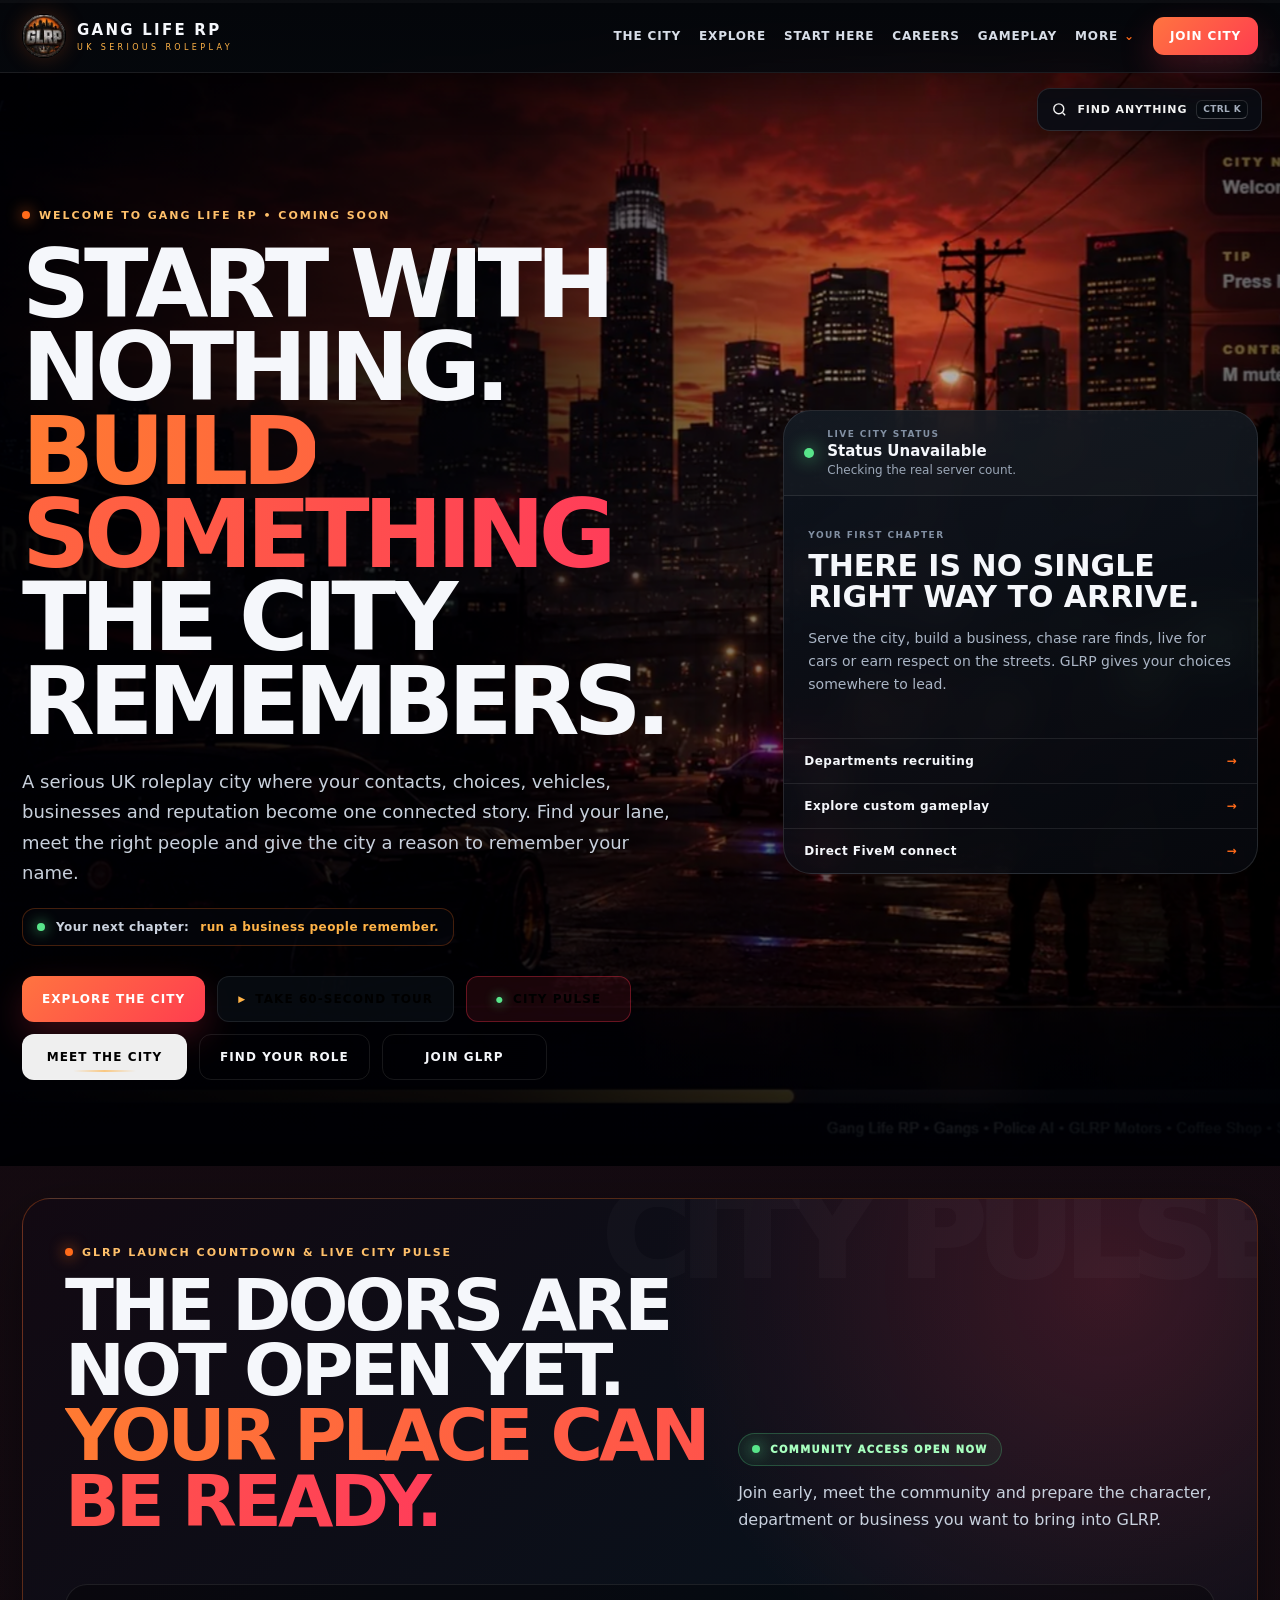
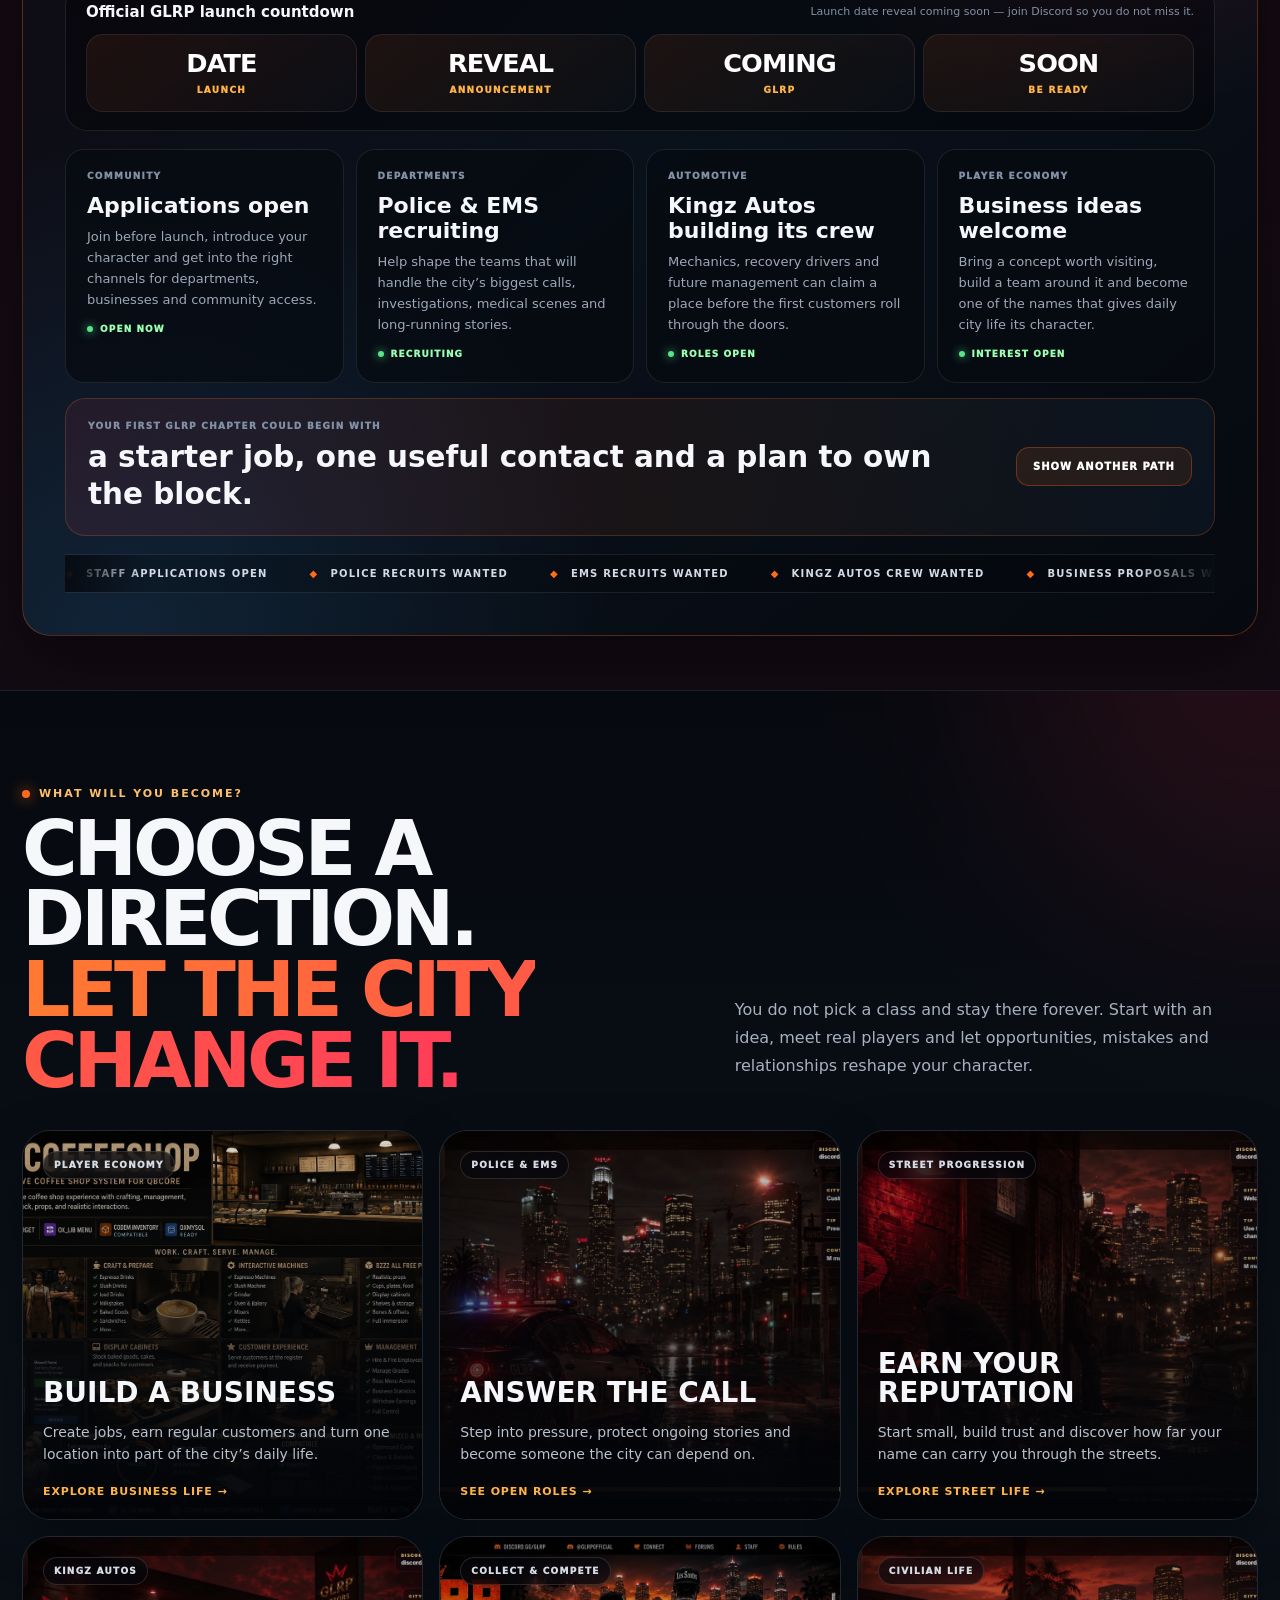
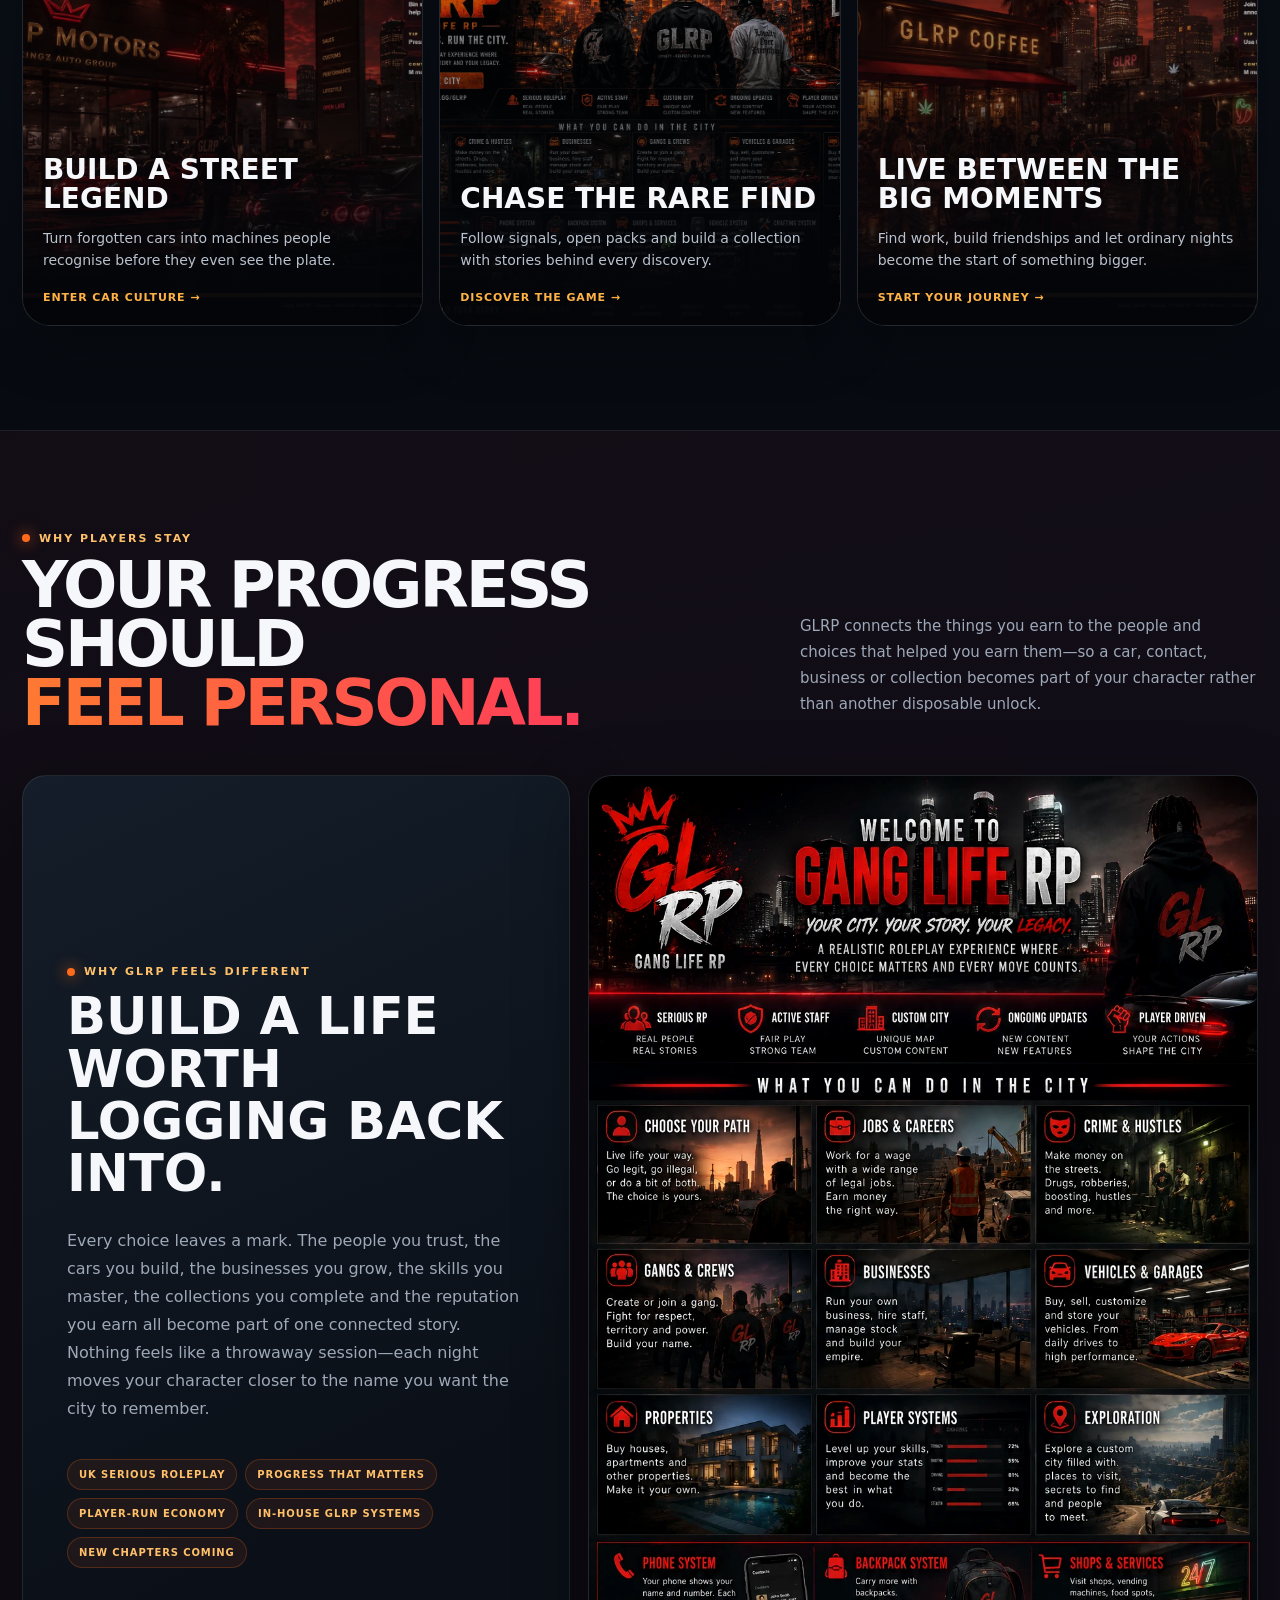
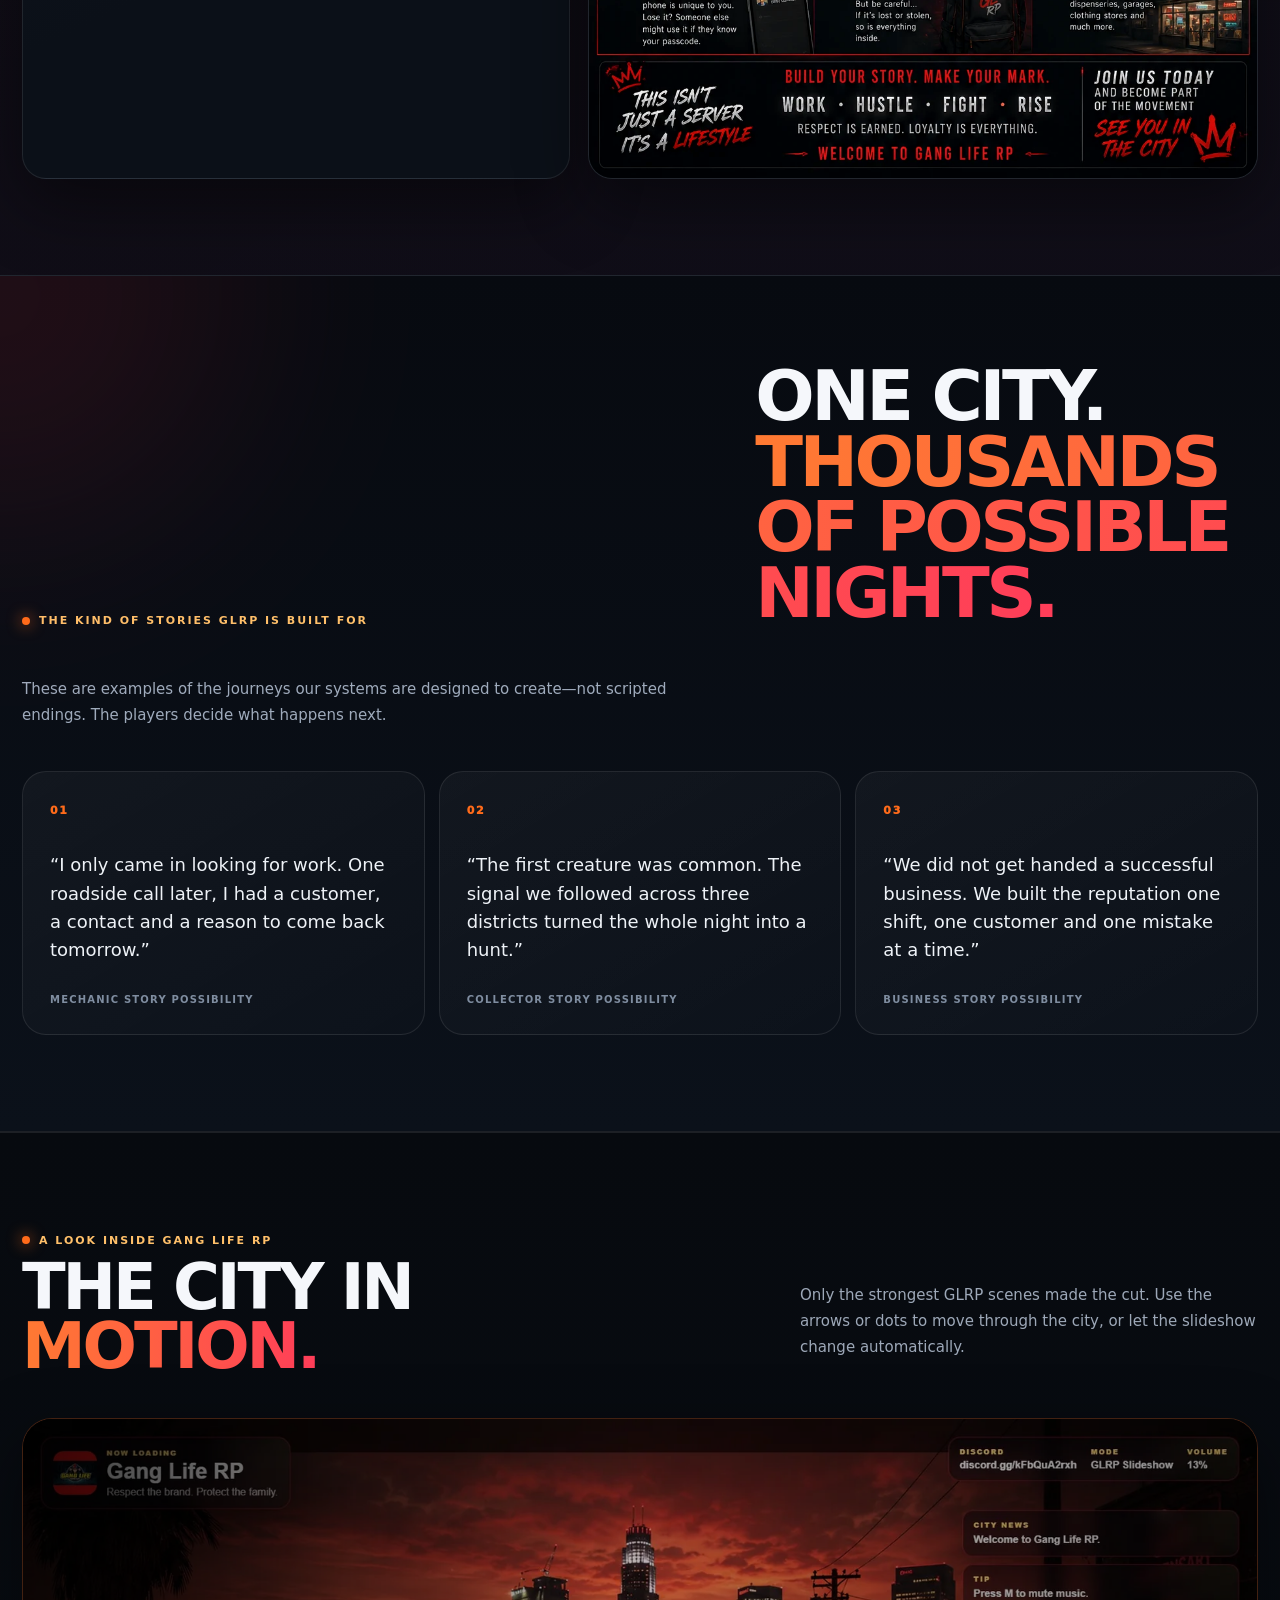
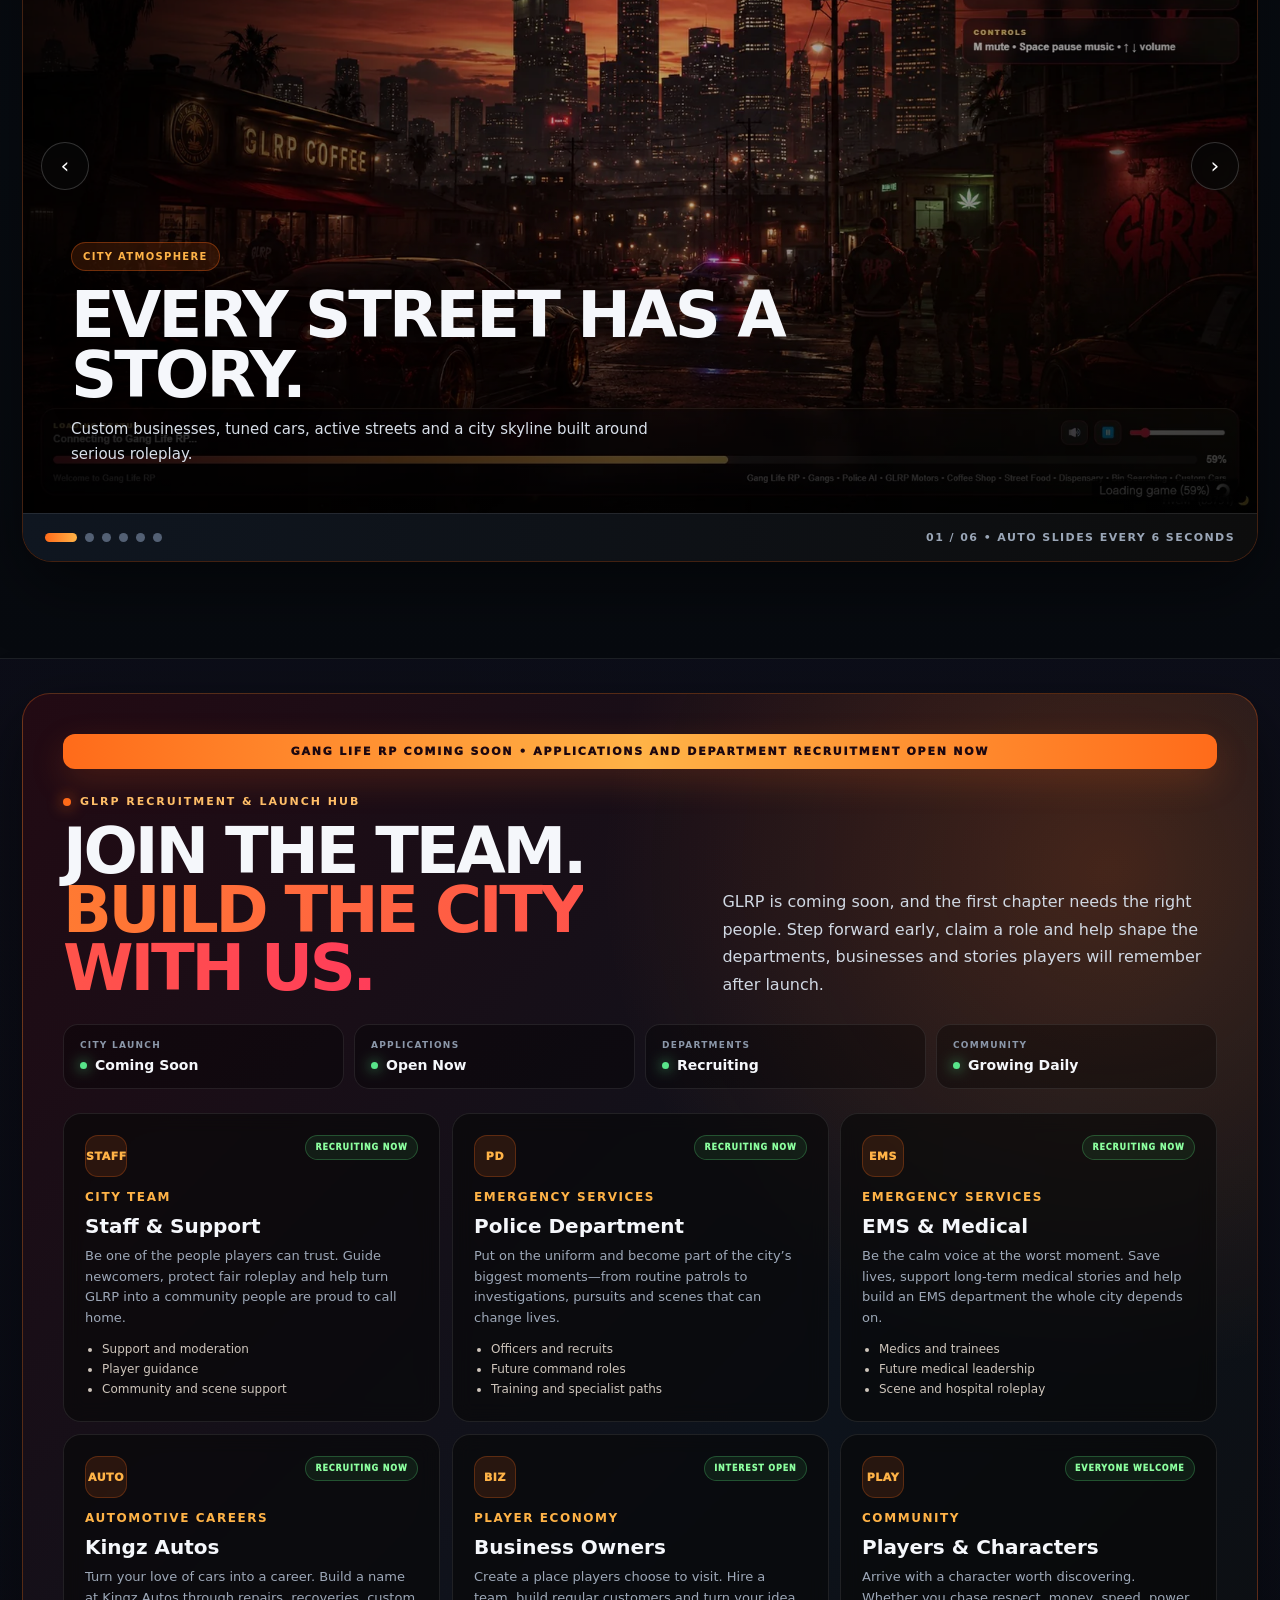
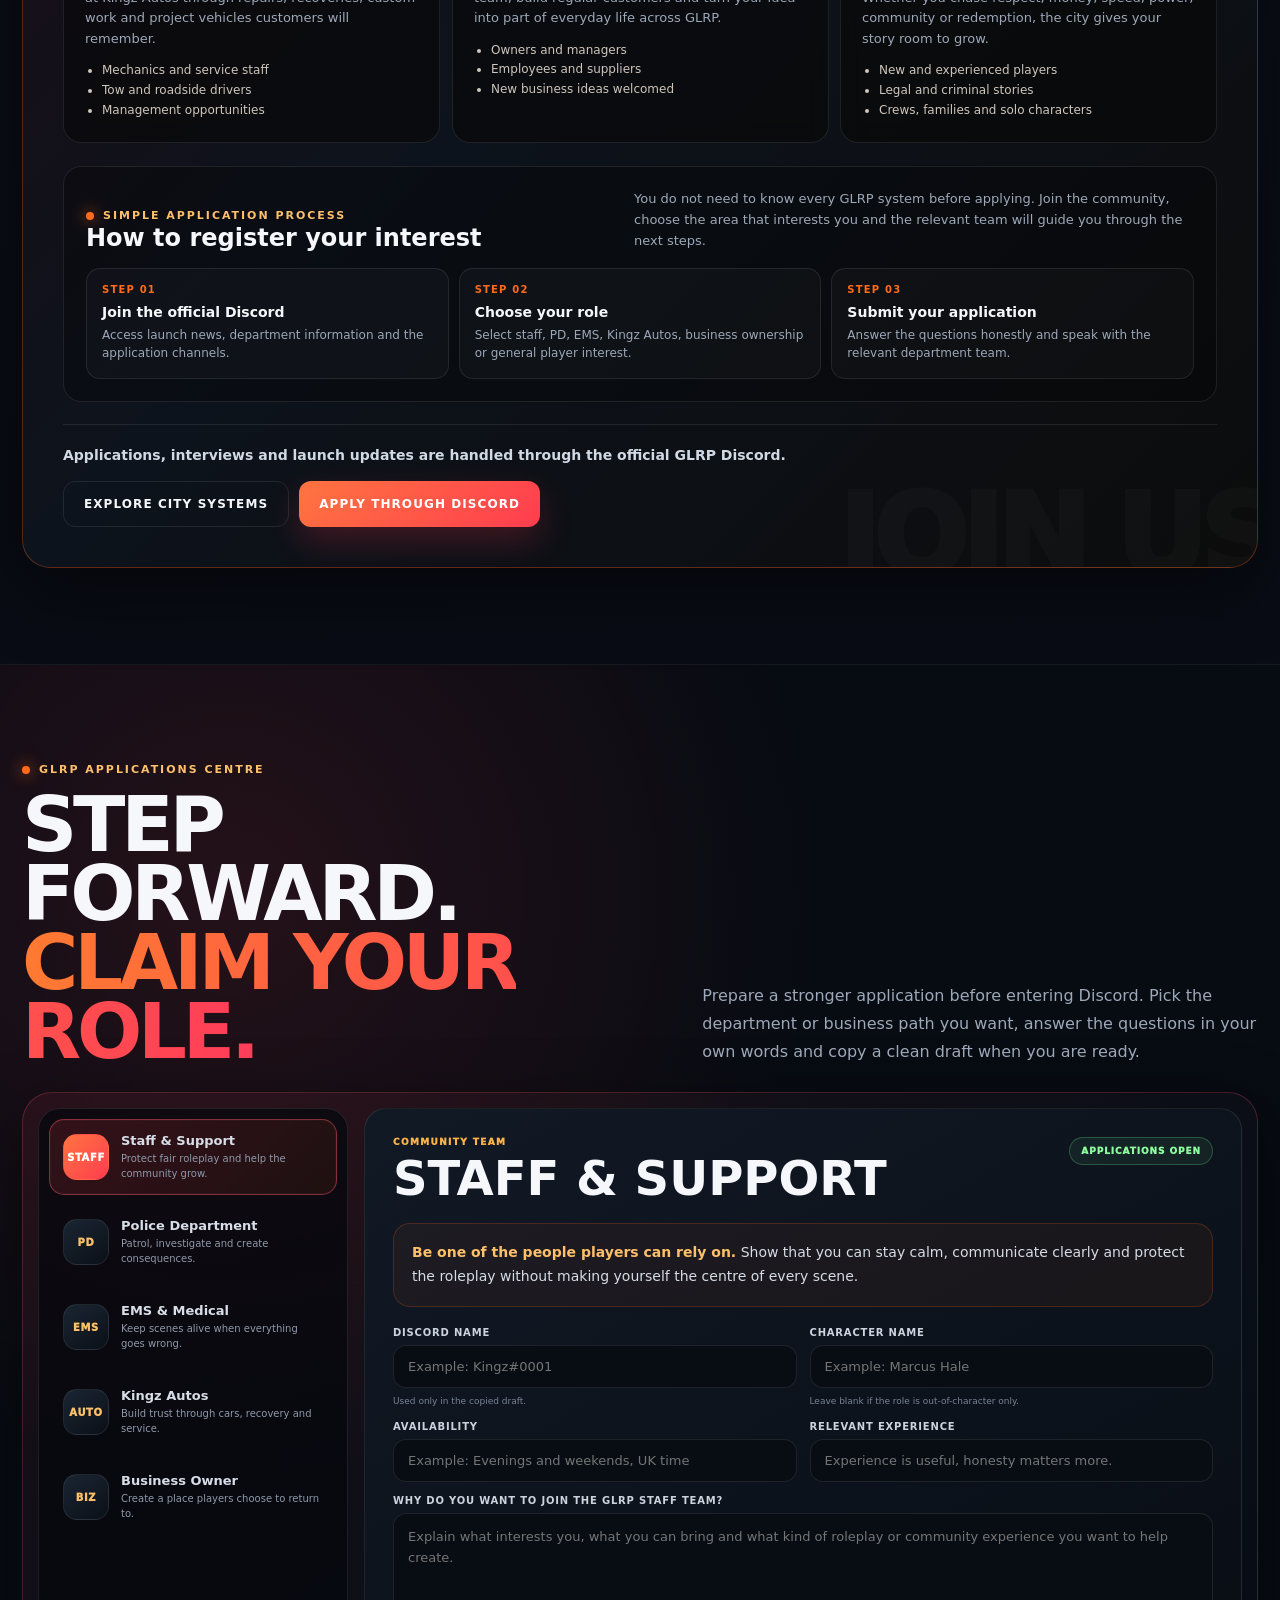
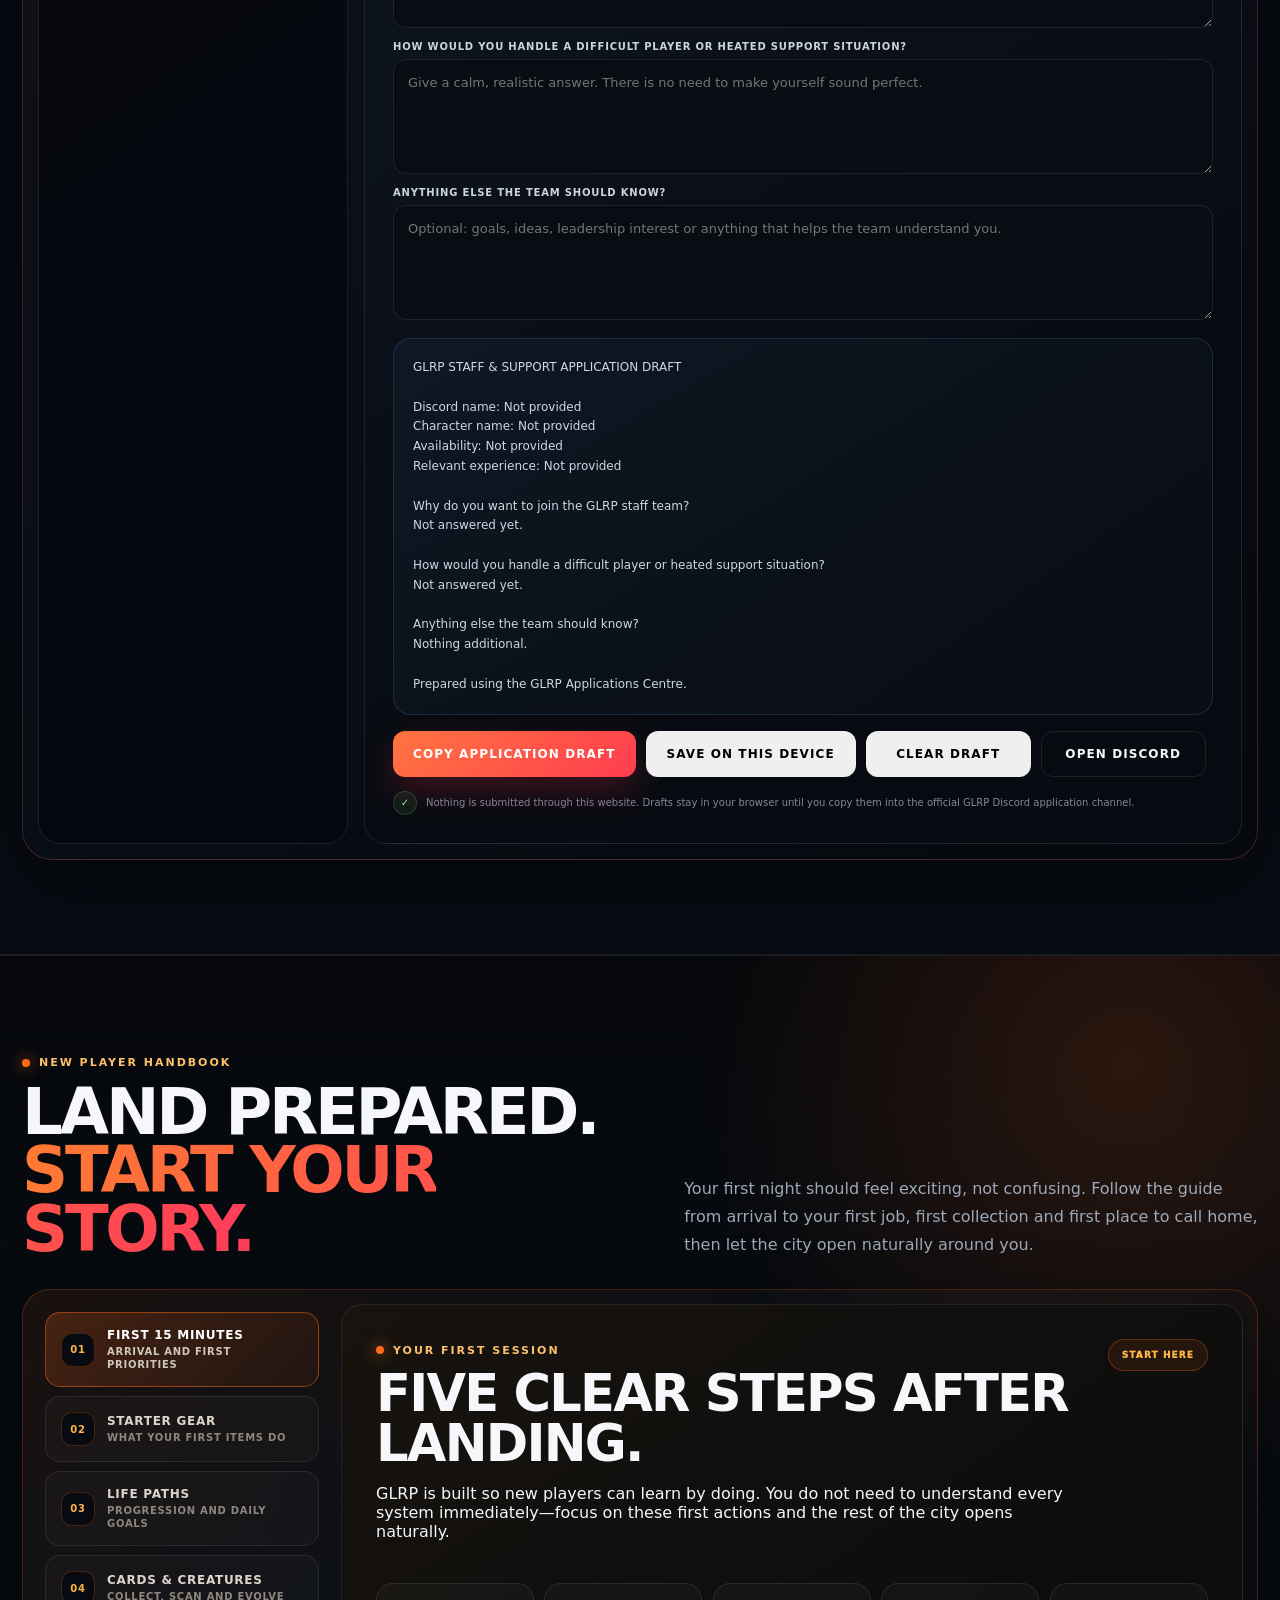
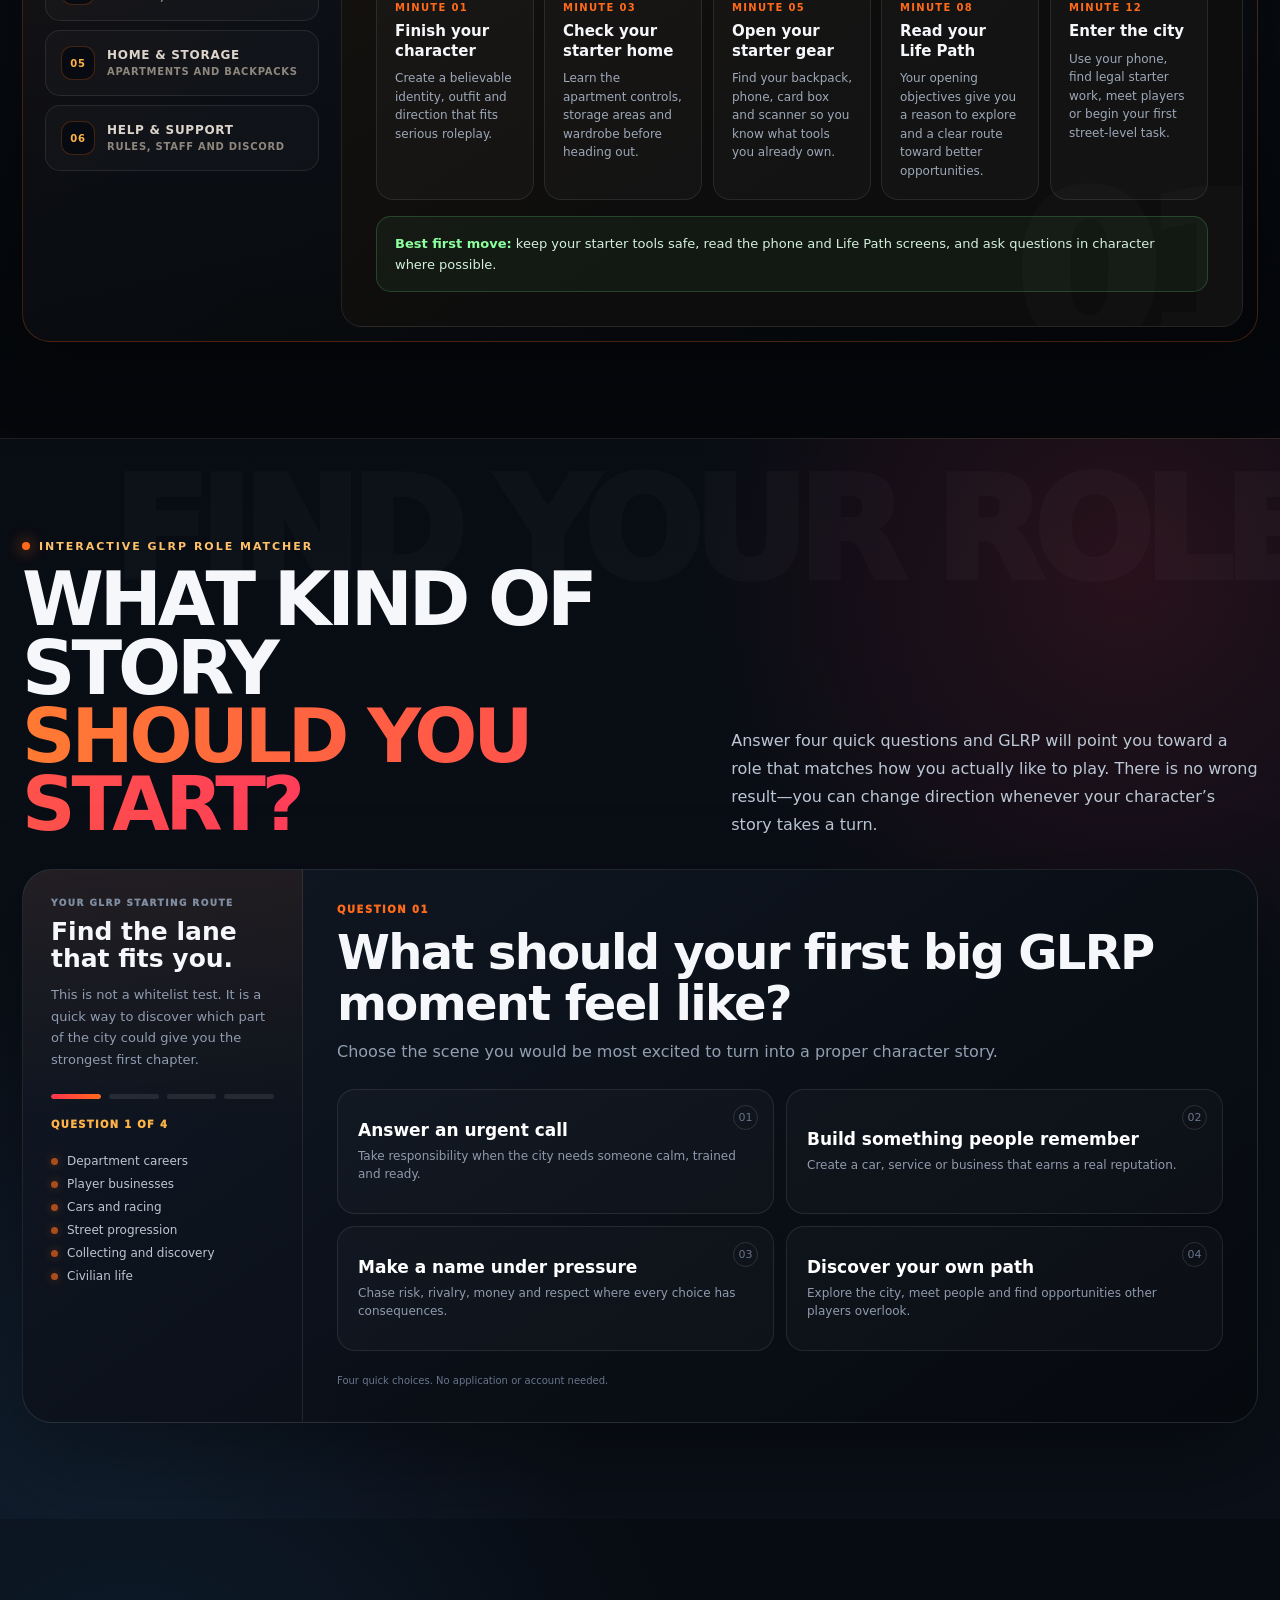
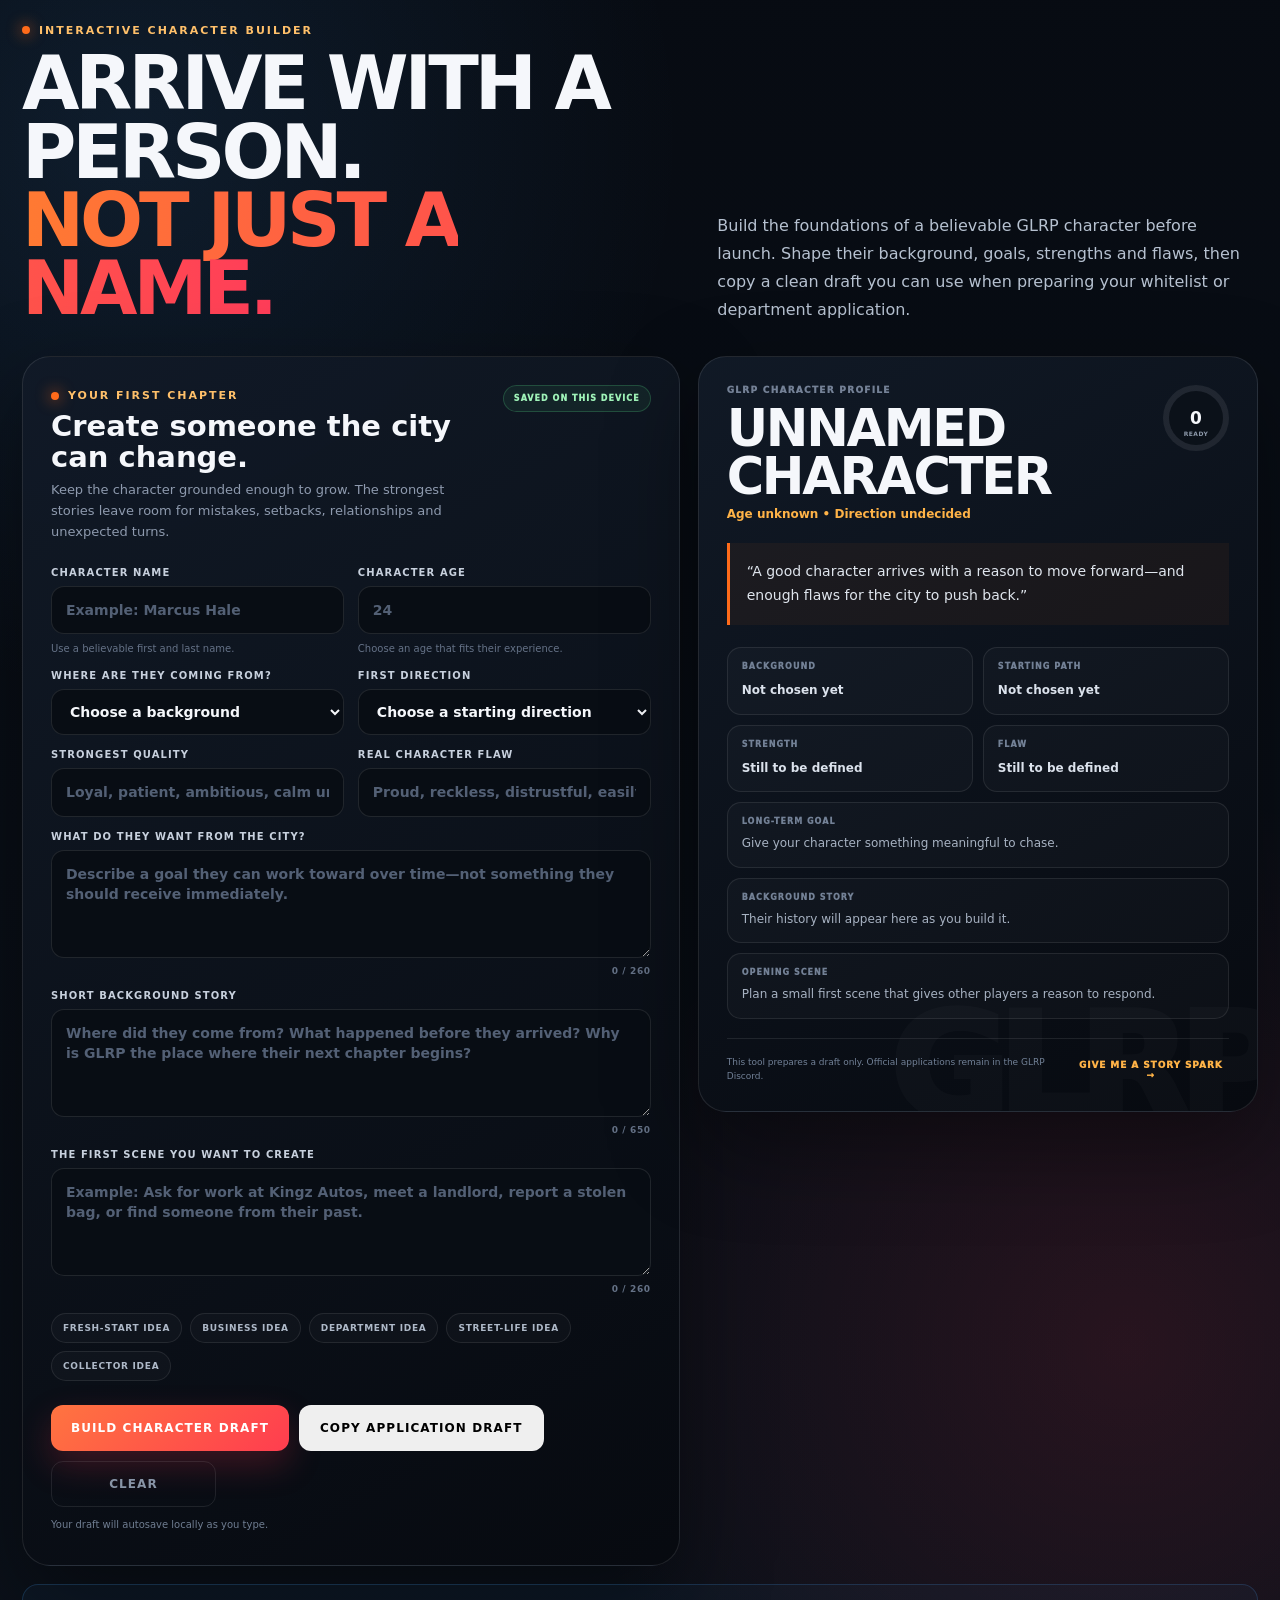
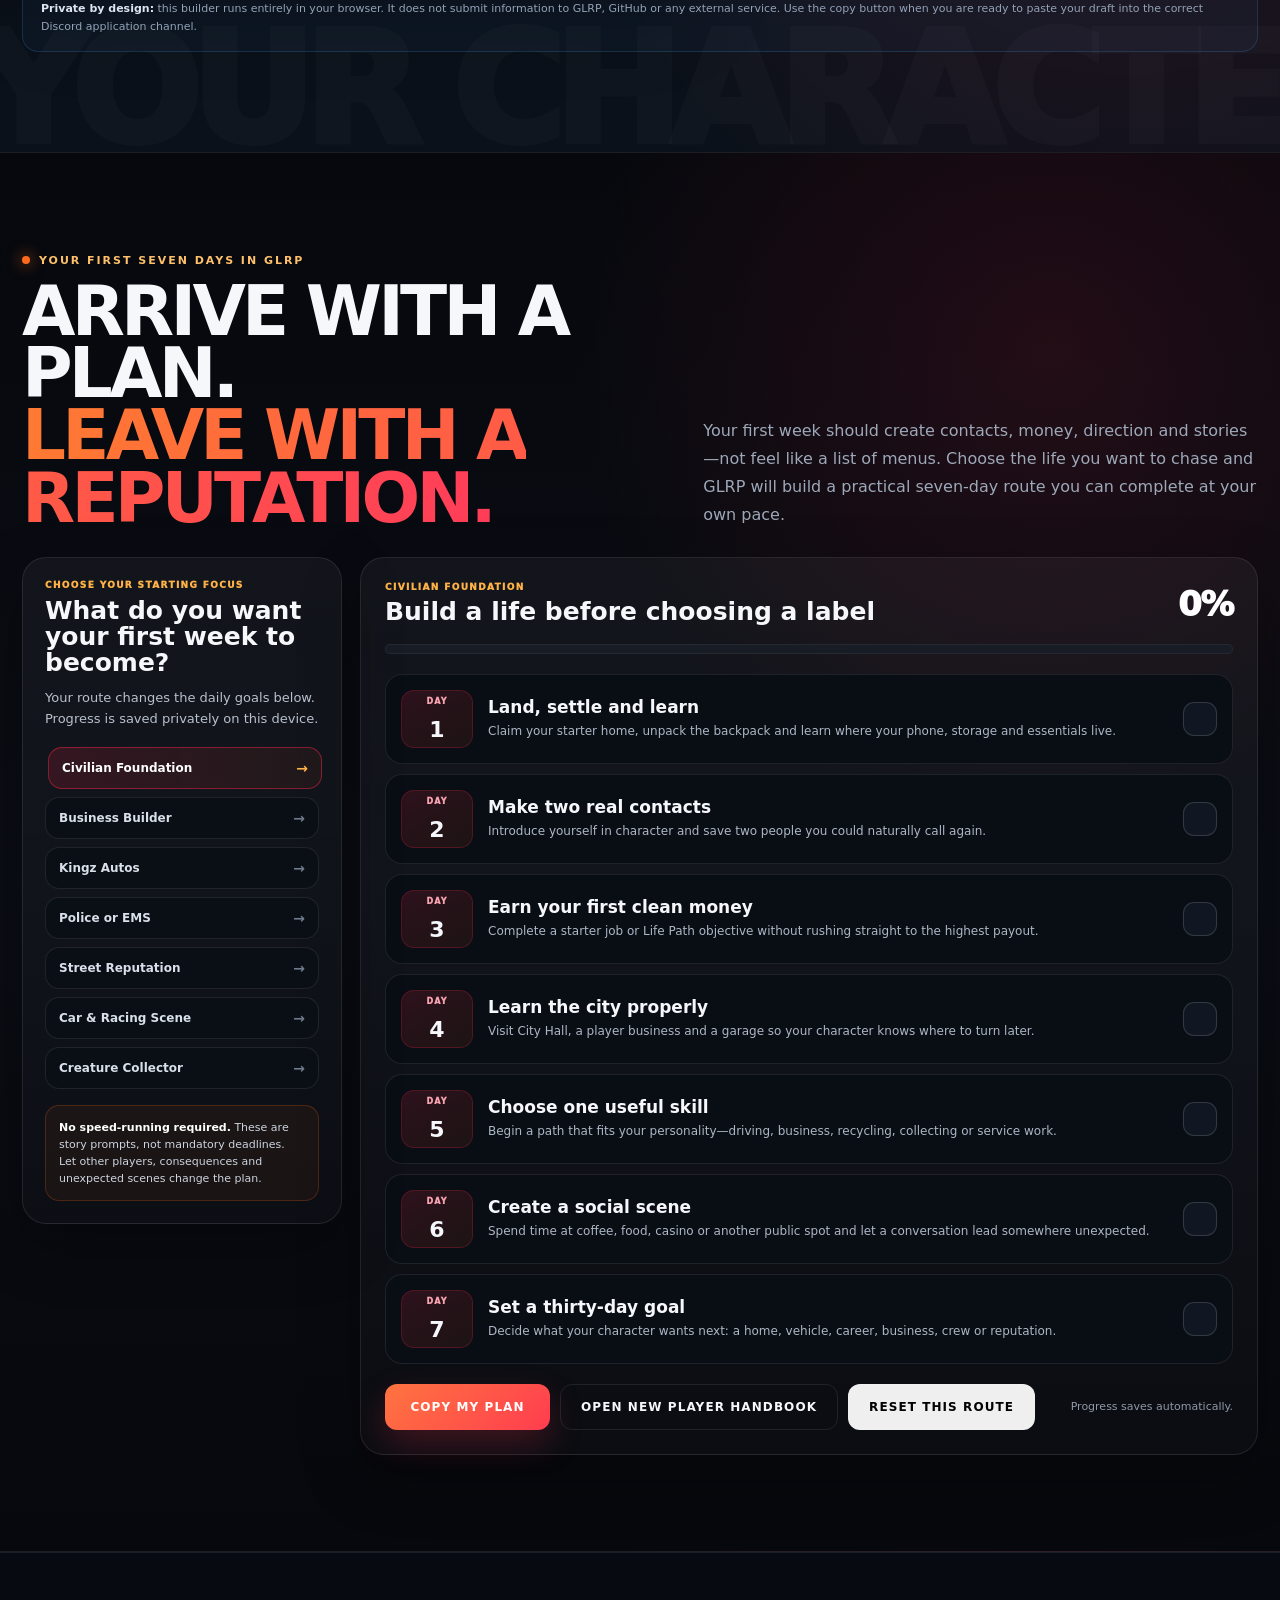
==== commit a1970551: "Add GLRP character stories" ====
--- a/index.html
+++ b/index.html
@@ -376,7 +376,34 @@
 @media(max-width:560px){.tour-visual{min-height:230px}.tour-copy h2{font-size:34px}.tour-copy p{font-size:14px}.tour-points{margin:18px 0}.tour-point{font-size:12px}.tour-controls{flex-wrap:wrap}.tour-control{flex:1;min-width:0}.tour-control.next{margin-left:0}.tour-step-count{width:100%;text-align:center;order:-1}}
 @media(prefers-reduced-motion:reduce){.city-tour,.city-tour-panel,.tour-visual img,.tour-progress button:after{transition:none}}
 
-</style></head>
+
+/* V3.2.5 — GLRP community pulse overlay */
+.pulse-launch{cursor:pointer;background:rgba(255,51,78,.1);border-color:rgba(255,51,78,.34)!important}.pulse-launch:before{content:"●";font-size:8px;margin-right:9px;color:var(--green);text-shadow:0 0 12px var(--green);animation:pulseBeacon 1.8s ease-in-out infinite}@keyframes pulseBeacon{0%,100%{opacity:.45;transform:scale(.82)}50%{opacity:1;transform:scale(1.14)}}
+.community-pulse{position:fixed;inset:0;z-index:530;display:grid;place-items:center;padding:22px;background:rgba(2,4,8,.89);backdrop-filter:blur(18px);opacity:0;visibility:hidden;transition:opacity .28s ease,visibility .28s ease}.community-pulse.open{opacity:1;visibility:visible}.community-pulse-panel{width:min(1180px,100%);max-height:calc(100vh - 44px);overflow:auto;position:relative;border:1px solid rgba(255,255,255,.12);border-radius:30px;background:radial-gradient(circle at 8% 0,rgba(255,51,78,.14),transparent 30%),radial-gradient(circle at 92% 10%,rgba(54,133,255,.12),transparent 31%),#080c13;box-shadow:0 45px 140px rgba(0,0,0,.72);transform:translateY(18px) scale(.985);transition:transform .32s cubic-bezier(.2,.72,.2,1)}.community-pulse.open .community-pulse-panel{transform:none}.community-pulse-close{position:absolute;right:18px;top:18px;z-index:5;width:44px;height:44px;display:grid;place-items:center;border-radius:50%;border:1px solid rgba(255,255,255,.14);background:rgba(4,7,11,.74);color:#fff;font-size:22px;cursor:pointer}.community-pulse-close:hover{border-color:rgba(255,107,26,.7);color:var(--gold)}
+.community-pulse-head{display:grid;grid-template-columns:1.12fr .88fr;gap:28px;padding:54px 56px 26px}.community-pulse-head small{color:var(--gold);font-size:10px;font-weight:950;letter-spacing:.17em;text-transform:uppercase}.community-pulse-head h2{font-size:clamp(44px,5.7vw,78px);line-height:.89;letter-spacing:-.06em;text-transform:uppercase;margin:14px 0 16px}.community-pulse-head p{color:#aeb9c8;font-size:16px;line-height:1.72;margin:0}.pulse-live-card{align-self:end;padding:20px;border:1px solid rgba(255,255,255,.1);border-radius:18px;background:linear-gradient(135deg,rgba(255,107,26,.11),rgba(255,255,255,.025))}.pulse-live-row{display:flex;align-items:center;gap:11px}.pulse-live-row i{width:10px;height:10px;border-radius:50%;background:var(--green);box-shadow:0 0 17px var(--green)}.pulse-live-row strong{font-size:17px}.pulse-live-card span{display:block;color:#8e9aad;font-size:12px;line-height:1.55;margin-top:8px}.pulse-live-meta{display:flex;gap:8px;flex-wrap:wrap;margin-top:14px}.pulse-live-meta b{padding:8px 10px;border:1px solid rgba(255,255,255,.08);border-radius:999px;background:rgba(255,255,255,.035);color:#dce4ef;font-size:9px;letter-spacing:.09em;text-transform:uppercase}
+.pulse-filter-row{display:flex;gap:8px;flex-wrap:wrap;padding:0 56px 20px}.pulse-filter{padding:10px 13px;border-radius:999px;border:1px solid rgba(255,255,255,.09);background:rgba(255,255,255,.025);color:#aeb9c8;font-size:9px;font-weight:950;letter-spacing:.11em;text-transform:uppercase;cursor:pointer}.pulse-filter.active,.pulse-filter:hover{color:#fff;border-color:rgba(255,107,26,.48);background:rgba(255,107,26,.11)}
+.pulse-body{display:grid;grid-template-columns:1.05fr .95fr;gap:18px;padding:0 56px 52px}.pulse-feature{min-height:430px;position:relative;overflow:hidden;border:1px solid rgba(255,255,255,.1);border-radius:24px;background:#0a0f17}.pulse-feature img{position:absolute;inset:0;width:100%;height:100%;object-fit:cover;opacity:.54;transform:scale(1.02);transition:opacity .35s ease,transform 1.1s ease}.community-pulse.open .pulse-feature img{transform:scale(1.065)}.pulse-feature:after{content:"";position:absolute;inset:0;background:linear-gradient(0deg,rgba(5,8,13,.98) 0%,rgba(5,8,13,.76) 42%,rgba(5,8,13,.14) 100%)}.pulse-feature-copy{position:absolute;z-index:2;left:0;right:0;bottom:0;padding:30px}.pulse-feature-tag{display:inline-flex;padding:8px 10px;border-radius:999px;border:1px solid rgba(255,255,255,.13);background:rgba(5,8,13,.62);color:var(--gold);font-size:9px;font-weight:950;letter-spacing:.12em;text-transform:uppercase}.pulse-feature h3{font-size:clamp(30px,4vw,52px);line-height:.95;letter-spacing:-.045em;text-transform:uppercase;margin:14px 0 12px}.pulse-feature p{color:#c0c9d5;max-width:650px;font-size:14px;line-height:1.65;margin:0}.pulse-feature-actions{display:flex;align-items:center;gap:10px;flex-wrap:wrap;margin-top:20px}.pulse-feature-actions a,.pulse-feature-actions button{padding:12px 15px;border-radius:11px;border:1px solid rgba(255,255,255,.1);background:rgba(5,8,13,.62);color:#fff;font-size:9px;font-weight:950;letter-spacing:.1em;text-transform:uppercase;cursor:pointer}.pulse-feature-actions a:first-child{background:linear-gradient(135deg,var(--orange),#d94318);border:0;color:#160709}.pulse-feature-dots{display:flex;gap:6px;margin-left:auto}.pulse-feature-dots button{width:8px;height:8px;padding:0;border:0;border-radius:50%;background:rgba(255,255,255,.22)}.pulse-feature-dots button.active{background:var(--orange);box-shadow:0 0 12px rgba(255,107,26,.6)}
+.pulse-stream{display:grid;gap:10px;align-content:start}.pulse-stream-card{display:grid;grid-template-columns:auto 1fr auto;gap:12px;align-items:center;padding:15px;border:1px solid rgba(255,255,255,.075);border-radius:16px;background:rgba(255,255,255,.025);transition:.2s ease}.pulse-stream-card:hover{transform:translateY(-2px);border-color:rgba(255,107,26,.34);background:rgba(255,107,26,.055)}.pulse-stream-icon{width:42px;height:42px;display:grid;place-items:center;border-radius:13px;background:linear-gradient(135deg,rgba(255,107,26,.18),rgba(255,51,78,.12));color:var(--gold);font-size:10px;font-weight:950;letter-spacing:.06em}.pulse-stream-card small{display:block;color:#748196;font-size:8px;font-weight:950;letter-spacing:.12em;text-transform:uppercase;margin-bottom:5px}.pulse-stream-card strong{display:block;font-size:13px}.pulse-stream-card p{color:#98a4b5;font-size:11px;line-height:1.45;margin:5px 0 0}.pulse-stream-card>a{color:var(--gold);font-size:18px;padding:6px}.pulse-stream-card[hidden]{display:none}.pulse-stream-footer{padding:16px;border:1px dashed rgba(255,255,255,.12);border-radius:16px;color:#8e9aad;font-size:11px;line-height:1.55;text-align:center}.pulse-stream-footer a{color:var(--gold);font-weight:900}
+body.community-pulse-open{overflow:hidden}
+@media(max-width:900px){.community-pulse{padding:10px}.community-pulse-head,.pulse-body{grid-template-columns:1fr}.community-pulse-head{padding:50px 24px 24px}.pulse-filter-row{padding:0 24px 18px}.pulse-body{padding:0 24px 30px}.pulse-feature{min-height:390px}.community-pulse-close{right:13px;top:13px}}
+@media(max-width:560px){.community-pulse-head h2{font-size:40px}.community-pulse-head p{font-size:14px}.pulse-body{padding-inline:14px}.pulse-filter-row{padding-inline:14px}.pulse-feature{min-height:430px}.pulse-feature-copy{padding:22px}.pulse-feature h3{font-size:34px}.pulse-feature-dots{width:100%;margin-left:0;margin-top:5px}.pulse-stream-card{grid-template-columns:auto 1fr}.pulse-stream-card>a{display:none}}
+@media(prefers-reduced-motion:reduce){.pulse-launch:before,.community-pulse,.community-pulse-panel,.pulse-feature img,.pulse-stream-card{animation:none;transition:none}}
+
+</style>
+<style>
+/* V3.2.6 — Character Stories */
+.story-launch{position:relative;overflow:hidden}.story-launch:after{content:"";position:absolute;inset:auto 12px 7px;height:2px;border-radius:9px;background:linear-gradient(90deg,transparent,var(--gold),transparent);opacity:.65;transform:scaleX(.45);transition:transform .25s ease}.story-launch:hover:after{transform:scaleX(1)}
+.character-stories{position:fixed;inset:0;z-index:545;display:grid;place-items:center;padding:22px;background:rgba(2,4,8,.91);backdrop-filter:blur(20px);opacity:0;visibility:hidden;transition:opacity .28s ease,visibility .28s ease}.character-stories.open{opacity:1;visibility:visible}.character-stories-panel{width:min(1160px,100%);max-height:calc(100vh - 44px);overflow:auto;position:relative;border:1px solid rgba(255,255,255,.12);border-radius:30px;background:radial-gradient(circle at 9% 0,rgba(255,61,79,.13),transparent 31%),radial-gradient(circle at 91% 8%,rgba(75,142,255,.12),transparent 30%),#080c13;box-shadow:0 48px 150px rgba(0,0,0,.75);transform:translateY(18px) scale(.985);transition:transform .32s cubic-bezier(.2,.72,.2,1)}.character-stories.open .character-stories-panel{transform:none}.character-stories-close{position:absolute;right:18px;top:18px;z-index:5;width:44px;height:44px;display:grid;place-items:center;border-radius:50%;border:1px solid rgba(255,255,255,.14);background:rgba(4,7,11,.76);color:#fff;font-size:22px;cursor:pointer}.character-stories-close:hover{border-color:rgba(255,107,26,.7);color:var(--gold)}
+.character-stories-head{padding:52px 58px 26px;max-width:840px}.character-stories-head small{color:var(--gold);font-size:10px;font-weight:950;letter-spacing:.18em;text-transform:uppercase}.character-stories-head h2{font-size:clamp(43px,5.8vw,76px);line-height:.9;letter-spacing:-.06em;text-transform:uppercase;margin:14px 0 16px}.character-stories-head p{color:#aeb9c8;font-size:16px;line-height:1.72;margin:0}.character-stories-head .story-honesty{display:inline-flex;margin-top:16px;padding:8px 11px;border:1px solid rgba(255,255,255,.09);border-radius:999px;background:rgba(255,255,255,.035);color:#8996a8;font-size:9px;font-weight:850;letter-spacing:.1em;text-transform:uppercase}
+.character-stories-body{display:grid;grid-template-columns:280px 1fr;gap:20px;padding:0 58px 52px}.story-personas{display:grid;gap:9px;align-content:start}.story-persona{display:grid;grid-template-columns:42px 1fr;gap:12px;align-items:center;width:100%;padding:12px;border:1px solid rgba(255,255,255,.08);border-radius:15px;background:rgba(255,255,255,.025);color:#dce4ef;text-align:left;cursor:pointer;transition:.2s ease}.story-persona:hover,.story-persona.active{border-color:rgba(255,107,26,.52);background:linear-gradient(135deg,rgba(255,107,26,.13),rgba(255,255,255,.03));transform:translateX(3px)}.story-persona-icon{width:42px;height:42px;display:grid;place-items:center;border-radius:13px;background:#0e1520;border:1px solid rgba(255,255,255,.08);font-size:20px}.story-persona strong{display:block;font-size:12px;letter-spacing:.03em}.story-persona span{display:block;margin-top:4px;color:#7f8b9c;font-size:10px;line-height:1.35}
+.story-stage{min-height:515px;position:relative;overflow:hidden;border:1px solid rgba(255,255,255,.1);border-radius:24px;background:#0a0f17}.story-stage-image{position:absolute;inset:0;width:100%;height:100%;object-fit:cover;opacity:.5;transform:scale(1.03);transition:opacity .35s ease,transform 1.1s ease}.character-stories.open .story-stage-image{transform:scale(1.075)}.story-stage:after{content:"";position:absolute;inset:0;background:linear-gradient(90deg,rgba(5,8,13,.96) 0%,rgba(5,8,13,.82) 51%,rgba(5,8,13,.26) 100%),linear-gradient(0deg,rgba(5,8,13,.96),transparent 68%)}.story-stage-copy{position:relative;z-index:2;min-height:515px;display:flex;flex-direction:column;justify-content:flex-end;padding:34px;max-width:690px}.story-stage-tag{display:inline-flex;width:max-content;padding:8px 10px;border-radius:999px;border:1px solid rgba(255,255,255,.13);background:rgba(5,8,13,.62);color:var(--gold);font-size:9px;font-weight:950;letter-spacing:.13em;text-transform:uppercase}.story-stage h3{font-size:clamp(34px,4.5vw,58px);line-height:.94;letter-spacing:-.05em;text-transform:uppercase;margin:16px 0 13px}.story-quote{max-width:620px;color:#f2f5f8;font-size:clamp(18px,2vw,23px);font-weight:750;line-height:1.45;margin-bottom:15px}.story-description{color:#aeb9c8;font-size:14px;line-height:1.7;max-width:630px}.story-steps{display:flex;flex-wrap:wrap;gap:8px;margin:18px 0 0;padding:0;list-style:none}.story-steps li{padding:8px 10px;border:1px solid rgba(255,255,255,.09);border-radius:999px;background:rgba(4,7,11,.62);color:#d5dde8;font-size:9px;font-weight:850;letter-spacing:.07em;text-transform:uppercase}.story-actions{display:flex;align-items:center;gap:10px;flex-wrap:wrap;margin-top:22px}.story-actions a,.story-actions button{padding:12px 15px;border-radius:11px;border:1px solid rgba(255,255,255,.11);background:rgba(5,8,13,.68);color:#fff;font-size:9px;font-weight:950;letter-spacing:.1em;text-transform:uppercase;cursor:pointer}.story-actions a:first-child{background:linear-gradient(135deg,var(--orange),#d94318);border:0;color:#160709}.story-counter{margin-left:auto;color:#7f8b9d;font-size:10px;font-weight:850;letter-spacing:.1em;text-transform:uppercase}
+body.character-stories-open{overflow:hidden}
+@media(max-width:900px){.character-stories{padding:10px}.character-stories-head{padding:50px 24px 24px}.character-stories-body{grid-template-columns:1fr;padding:0 24px 30px}.story-personas{display:flex;overflow-x:auto;padding-bottom:6px}.story-persona{min-width:190px}.story-stage,.story-stage-copy{min-height:500px}.story-stage:after{background:linear-gradient(0deg,rgba(5,8,13,.98) 0%,rgba(5,8,13,.74) 65%,rgba(5,8,13,.2) 100%)}}
+@media(max-width:560px){.character-stories-head h2{font-size:40px}.character-stories-head p{font-size:14px}.character-stories-body{padding-inline:14px}.story-stage-copy{padding:23px}.story-stage h3{font-size:36px}.story-quote{font-size:17px}.story-counter{width:100%;margin-left:0}}
+@media(prefers-reduced-motion:reduce){.character-stories,.character-stories-panel,.story-stage-image,.story-persona{transition:none}}
+</style>
+
+</head>
 <body>
 <header class="header"><div class="wrap nav">
 <a class="brand" href="#home"><img alt="GLRP" src="assets/favicon.webp"/><span><strong>GANG LIFE RP</strong><small>UK SERIOUS ROLEPLAY</small></span></a>
@@ -410,7 +437,7 @@
 <button aria-haspopup="dialog" aria-label="Search the GLRP website" class="site-search-trigger" id="siteSearchTrigger" type="button"><svg aria-hidden="true" viewbox="0 0 24 24"><circle cx="11" cy="11" r="7"></circle><path d="m20 20-3.5-3.5"></path></svg><span>Find anything</span><kbd>Ctrl K</kbd></button>
 <main>
 <section class="hero" id="home"><div class="hero-bg"></div><div class="wrap hero-grid">
-<div class="hero-copy"><span class="kicker">WELCOME TO GANG LIFE RP • COMING SOON</span><h1>Start with nothing.<br/><span class="accent">Build something</span><br/>the city remembers.</h1><p>A serious UK roleplay city where your contacts, choices, vehicles, businesses and reputation become one connected story. Find your lane, meet the right people and give the city a reason to remember your name.</p><div aria-live="polite" class="hero-live-line"><i></i><span>Your next chapter:</span><strong id="heroRole">build a name from nothing.</strong></div><div class="actions"><a class="btn primary" href="#showcase">Explore the City</a><button class="btn tour-launch" id="launchCityTour" type="button">Take 60-Second Tour</button><a class="btn" href="#role-match">Find Your Role</a><a class="btn" href="https://discord.gg/QPgcjHWShX" rel="noopener" target="_blank">Join GLRP</a></div></div>
+<div class="hero-copy"><span class="kicker">WELCOME TO GANG LIFE RP • COMING SOON</span><h1>Start with nothing.<br/><span class="accent">Build something</span><br/>the city remembers.</h1><p>A serious UK roleplay city where your contacts, choices, vehicles, businesses and reputation become one connected story. Find your lane, meet the right people and give the city a reason to remember your name.</p><div aria-live="polite" class="hero-live-line"><i></i><span>Your next chapter:</span><strong id="heroRole">build a name from nothing.</strong></div><div class="actions"><a class="btn primary" href="#showcase">Explore the City</a><button class="btn tour-launch" id="launchCityTour" type="button">Take 60-Second Tour</button><button class="btn pulse-launch" id="launchCommunityPulse" type="button">City Pulse</button><button class="btn story-launch" id="launchCharacterStories" type="button">Meet the City</button><a class="btn" href="#role-match">Find Your Role</a><a class="btn" href="https://discord.gg/QPgcjHWShX" rel="noopener" target="_blank">Join GLRP</a></div></div>
 <div class="hero-side hero-invite-panel">
 <div class="invite-live"><span class="invite-dot"></span><div><small>Live city status</small><strong data-live-state="">Connecting to GLRP…</strong><span data-live-capacity="">Checking the real server count.</span></div></div>
 <div class="invite-copy"><small>YOUR FIRST CHAPTER</small><h2>There is no single right way to arrive.</h2><p>Serve the city, build a business, chase rare finds, live for cars or earn respect on the streets. GLRP gives your choices somewhere to lead.</p></div>
@@ -2183,4 +2210,296 @@
 })();
 
 </script>
+
+
+<div aria-hidden="true" aria-label="GLRP character story previews" aria-modal="true" class="character-stories" id="characterStories" role="dialog">
+  <div class="character-stories-panel">
+    <button aria-label="Close character stories" class="character-stories-close" id="closeCharacterStories" type="button">×</button>
+    <div class="character-stories-head">
+      <small>CHARACTER STORY PREVIEWS</small>
+      <h2>Meet the person<br/><span class="accent">you could become.</span></h2>
+      <p>GLRP is not built around one winning route. It is built around people whose choices collide, connect and become stories worth returning to.</p>
+      <span class="story-honesty">Example character concepts — not real player testimonials</span>
+    </div>
+    <div class="character-stories-body">
+      <div aria-label="Choose a character story" class="story-personas" id="storyPersonas" role="tablist"></div>
+      <article class="story-stage">
+        <img alt="GLRP character story background" class="story-stage-image" id="storyStageImage" src="assets/slide-city-life.webp"/>
+        <div class="story-stage-copy">
+          <span class="story-stage-tag" id="storyStageTag">Civilian story</span>
+          <h3 id="storyStageTitle">The newcomer</h3>
+          <p class="story-quote" id="storyStageQuote">“I arrived with a backpack, a phone and no name anyone recognised.”</p>
+          <p class="story-description" id="storyStageDescription">Meet people, take honest work and let small decisions become the first chapter of a much bigger life.</p>
+          <ul class="story-steps" id="storyStageSteps"></ul>
+          <div class="story-actions">
+            <a href="#start" id="storyExploreLink">Explore this route</a>
+            <button id="storyPrevious" type="button">Previous</button>
+            <button id="storyNext" type="button">Next story</button>
+            <span class="story-counter" id="storyCounter">1 / 6</span>
+          </div>
+        </div>
+      </article>
+    </div>
+  </div>
+</div>
+
+<div aria-hidden="true" aria-label="GLRP community pulse" aria-modal="true" class="community-pulse" id="communityPulse" role="dialog">
+  <div class="community-pulse-panel">
+    <button aria-label="Close community pulse" class="community-pulse-close" id="closeCommunityPulse" type="button">×</button>
+    <div class="community-pulse-head">
+      <div><small>GLRP community pulse</small><h2>The city is <span class="accent">building momentum.</span></h2><p>See what players can step into before launch—from departments looking for their first names to city events, business opportunities and the stories waiting to begin.</p></div>
+      <div class="pulse-live-card"><div class="pulse-live-row"><i id="pulseLiveDot"></i><strong id="pulseLiveState">Checking city status…</strong></div><span id="pulseLiveText">Connecting to the secure GLRP live feed.</span><div class="pulse-live-meta"><b id="pulsePlayers">— players</b><b id="pulseCapacity">— slots</b><b>Join code A44Z4M5</b></div></div>
+    </div>
+    <div aria-label="Filter community updates" class="pulse-filter-row">
+      <button class="pulse-filter active" data-pulse-filter="all" type="button">Everything</button><button class="pulse-filter" data-pulse-filter="recruitment" type="button">Recruitment</button><button class="pulse-filter" data-pulse-filter="events" type="button">Events</button><button class="pulse-filter" data-pulse-filter="city" type="button">City Life</button><button class="pulse-filter" data-pulse-filter="development" type="button">Development</button>
+    </div>
+    <div class="pulse-body">
+      <article class="pulse-feature"><img alt="GLRP community highlight" id="pulseFeatureImage" src="assets/slide-city-life.webp"/><div class="pulse-feature-copy"><span class="pulse-feature-tag" id="pulseFeatureTag">Opening chapter</span><h3 id="pulseFeatureTitle">Be there when the first stories begin.</h3><p id="pulseFeatureText">Opening night is more than a server launch. It is the moment rivalries, friendships, businesses, careers and reputations all begin at the same starting line.</p><div class="pulse-feature-actions"><a href="https://discord.gg/QPgcjHWShX" id="pulseFeatureAction" rel="noopener" target="_blank">Join the community</a><button id="pulseFeatureNext" type="button">Another highlight</button><div aria-label="Community highlight navigation" class="pulse-feature-dots" id="pulseFeatureDots"></div></div></div></article>
+      <div class="pulse-stream" id="pulseStream">
+        <article class="pulse-stream-card" data-pulse-category="recruitment"><span class="pulse-stream-icon">PD</span><div><small>Recruitment</small><strong>Police Department is forming its first team.</strong><p>Help set the standard for serious scenes, fair enforcement and memorable city service.</p></div><a href="#recruitment" aria-label="Open recruitment">→</a></article>
+        <article class="pulse-stream-card" data-pulse-category="recruitment"><span class="pulse-stream-icon">EMS</span><div><small>Recruitment</small><strong>EMS needs calm players who create scenes, not rush them.</strong><p>Build medical roleplay around care, pressure and the people behind every emergency.</p></div><a href="#recruitment" aria-label="Open recruitment">→</a></article>
+        <article class="pulse-stream-card" data-pulse-category="recruitment"><span class="pulse-stream-icon">KA</span><div><small>Kingz Autos</small><strong>Mechanics, tow drivers and future management wanted.</strong><p>Become the person the city calls when a build, breakdown or dream car needs saving.</p></div><a href="#directory" aria-label="Open city directory">→</a></article>
+        <article class="pulse-stream-card" data-pulse-category="events"><span class="pulse-stream-icon">MEET</span><div><small>Coming event</small><strong>Opening car meet and city welcome.</strong><p>Bring your character, meet the community and see which names begin turning heads.</p></div><a href="#news" aria-label="Open news and events">→</a></article>
+        <article class="pulse-stream-card" data-pulse-category="city"><span class="pulse-stream-icon">BIZ</span><div><small>Player economy</small><strong>Business ideas can become real city destinations.</strong><p>Pitch something worth visiting, recruit a team and build customers through roleplay.</p></div><a href="#businesses" aria-label="Open businesses">→</a></article>
+        <article class="pulse-stream-card" data-pulse-category="events"><span class="pulse-stream-icon">HUNT</span><div><small>City activity</small><strong>Creature hunts will turn districts into shared discoveries.</strong><p>Follow signals, compare finds and chase the rare encounter before someone else does.</p></div><a href="#creatures" aria-label="Open creature system">→</a></article>
+        <article class="pulse-stream-card" data-pulse-category="development"><span class="pulse-stream-icon">GLRP</span><div><small>In-house development</small><strong>Phone, HUD, garages and city systems are built around GLRP.</strong><p>The city is being shaped as one connected experience—not a pile of unrelated menus.</p></div><a href="#systems" aria-label="Open custom systems">→</a></article>
+        <div class="pulse-stream-footer">Official times and application details live in the <a href="https://discord.gg/QPgcjHWShX" rel="noopener" target="_blank">GLRP Discord</a>.</div>
+      </div>
+    </div>
+  </div>
+</div>
+
+
+<script>
+// V3.2.5 — GLRP community pulse
+(() => {
+  const modal = document.getElementById('communityPulse');
+  const openButton = document.getElementById('launchCommunityPulse');
+  const closeButton = document.getElementById('closeCommunityPulse');
+  if (!modal || !openButton || !closeButton) return;
+
+  const highlights = [
+    { tag:'Opening chapter', title:'Be there when the first stories begin.', text:'Opening night is more than a server launch. It is the moment rivalries, friendships, businesses, careers and reputations all begin at the same starting line.', image:'assets/slide-city-life.webp', href:'https://discord.gg/QPgcjHWShX', action:'Join the community' },
+    { tag:'Departments recruiting', title:'Help define how the city is served.', text:'Police and EMS are looking for players who understand that the best scenes are built with patience, pressure and believable decisions—not rushed outcomes.', image:'assets/slide-police.webp', href:'#recruitment', action:'View open roles' },
+    { tag:'Kingz Autos', title:'Become part of the city’s car culture.', text:'Build, recover and transform vehicles while earning the trust of customers who remember the mechanic behind their favourite machine.', image:'assets/slide-motors.webp', href:'#directory', action:'Discover Kingz Autos' },
+    { tag:'Player economy', title:'Turn an idea into somewhere players return to.', text:'Own a business, recruit a crew and create the kind of place that becomes part of another character’s routine, opportunity or story.', image:'assets/coffee-shop.webp', href:'#businesses', action:'Explore businesses' },
+    { tag:'Custom experiences', title:'Chase something the rest of the city may never find.', text:'Creature signals, rare cards, evolving collections and shared hunts give players another reason to explore, trade and compete.', image:'assets/systems-poster.webp', href:'#creatures', action:'See custom gameplay' }
+  ];
+
+  let activeHighlight = 0;
+  let previousFocus = null;
+  let rotationTimer = null;
+  const image = document.getElementById('pulseFeatureImage');
+  const tag = document.getElementById('pulseFeatureTag');
+  const title = document.getElementById('pulseFeatureTitle');
+  const text = document.getElementById('pulseFeatureText');
+  const action = document.getElementById('pulseFeatureAction');
+  const next = document.getElementById('pulseFeatureNext');
+  const dots = document.getElementById('pulseFeatureDots');
+  const filterButtons = [...document.querySelectorAll('[data-pulse-filter]')];
+  const streamCards = [...document.querySelectorAll('[data-pulse-category]')];
+
+  highlights.forEach((_, index) => {
+    const dot = document.createElement('button');
+    dot.type = 'button';
+    dot.setAttribute('aria-label', `Open community highlight ${index + 1}`);
+    dot.addEventListener('click', () => renderHighlight(index, true));
+    dots?.appendChild(dot);
+  });
+
+  function renderHighlight(index, restart = false) {
+    activeHighlight = (index + highlights.length) % highlights.length;
+    const item = highlights[activeHighlight];
+    if (image) { image.style.opacity = '0'; setTimeout(() => { image.src = item.image; image.alt = item.title; image.style.opacity = ''; }, 130); }
+    if (tag) tag.textContent = item.tag;
+    if (title) title.textContent = item.title;
+    if (text) text.textContent = item.text;
+    if (action) { action.href = item.href; action.textContent = item.action; }
+    [...(dots?.children || [])].forEach((dot, dotIndex) => dot.classList.toggle('active', dotIndex === activeHighlight));
+    if (restart) startRotation();
+  }
+
+  function startRotation() {
+    clearInterval(rotationTimer);
+    if (window.matchMedia('(prefers-reduced-motion: reduce)').matches) return;
+    rotationTimer = setInterval(() => renderHighlight(activeHighlight + 1), 7000);
+  }
+
+  function mirrorLiveStatus() {
+    const sourceState = document.getElementById('serverState');
+    const sourceMessage = document.getElementById('serverMessage');
+    const sourcePlayers = document.getElementById('playerCount');
+    const sourceCapacity = document.getElementById('capacityText');
+    const targetState = document.getElementById('pulseLiveState');
+    const targetText = document.getElementById('pulseLiveText');
+    const targetPlayers = document.getElementById('pulsePlayers');
+    const targetCapacity = document.getElementById('pulseCapacity');
+    const targetDot = document.getElementById('pulseLiveDot');
+    if (sourceState && targetState) targetState.textContent = sourceState.textContent;
+    if (sourceMessage && targetText) targetText.textContent = sourceMessage.textContent;
+    if (sourcePlayers && targetPlayers) targetPlayers.textContent = `${sourcePlayers.textContent} players`;
+    if (sourceCapacity && targetCapacity) {
+      const match = sourceCapacity.textContent.match(/(\d+)\s*slots?/i);
+      targetCapacity.textContent = match ? `${match[1]} slots` : sourceCapacity.textContent;
+    }
+    if (targetDot && sourceState) {
+      const isOnline = /online/i.test(sourceState.textContent) && !/offline|unavailable/i.test(sourceState.textContent);
+      targetDot.style.background = isOnline ? 'var(--green)' : '#ff4b63';
+      targetDot.style.boxShadow = isOnline ? '0 0 17px var(--green)' : '0 0 17px rgba(255,75,99,.7)';
+    }
+  }
+
+  ['serverState','serverMessage','playerCount','capacityText'].forEach(id => {
+    const node = document.getElementById(id);
+    if (node) new MutationObserver(mirrorLiveStatus).observe(node, { childList:true, subtree:true, characterData:true });
+  });
+
+  function openPulse() {
+    previousFocus = document.activeElement;
+    modal.classList.add('open');
+    modal.setAttribute('aria-hidden','false');
+    document.body.classList.add('community-pulse-open');
+    mirrorLiveStatus();
+    renderHighlight(activeHighlight);
+    startRotation();
+    setTimeout(() => closeButton.focus(), 40);
+  }
+  function closePulse() {
+    modal.classList.remove('open');
+    modal.setAttribute('aria-hidden','true');
+    document.body.classList.remove('community-pulse-open');
+    clearInterval(rotationTimer);
+    previousFocus?.focus?.();
+  }
+
+  openButton.addEventListener('click', openPulse);
+  closeButton.addEventListener('click', closePulse);
+  modal.addEventListener('click', event => { if (event.target === modal) closePulse(); });
+  next?.addEventListener('click', () => renderHighlight(activeHighlight + 1, true));
+  action?.addEventListener('click', event => { if ((action.getAttribute('href') || '').startsWith('#')) closePulse(); });
+
+  filterButtons.forEach(button => button.addEventListener('click', () => {
+    const filter = button.dataset.pulseFilter;
+    filterButtons.forEach(item => item.classList.toggle('active', item === button));
+    streamCards.forEach(card => { card.hidden = filter !== 'all' && card.dataset.pulseCategory !== filter; });
+  }));
+
+  document.addEventListener('keydown', event => {
+    if (!modal.classList.contains('open')) return;
+    if (event.key === 'Escape') closePulse();
+    if (event.key === 'ArrowRight') renderHighlight(activeHighlight + 1, true);
+    if (event.key === 'ArrowLeft') renderHighlight(activeHighlight - 1, true);
+    if (event.key === 'Tab') {
+      const focusable = [...modal.querySelectorAll('button:not([disabled]),a[href]')].filter(node => node.offsetParent !== null);
+      if (!focusable.length) return;
+      const first = focusable[0], last = focusable[focusable.length - 1];
+      if (event.shiftKey && document.activeElement === first) { event.preventDefault(); last.focus(); }
+      else if (!event.shiftKey && document.activeElement === last) { event.preventDefault(); first.focus(); }
+    }
+  });
+})();
+</script>
+
+
+<script>
+/* V3.2.6 — Character Stories */
+(function(){
+  const overlay=document.getElementById('characterStories');
+  const openButton=document.getElementById('launchCharacterStories');
+  const closeButton=document.getElementById('closeCharacterStories');
+  const personaList=document.getElementById('storyPersonas');
+  const image=document.getElementById('storyStageImage');
+  const tag=document.getElementById('storyStageTag');
+  const title=document.getElementById('storyStageTitle');
+  const quote=document.getElementById('storyStageQuote');
+  const description=document.getElementById('storyStageDescription');
+  const steps=document.getElementById('storyStageSteps');
+  const explore=document.getElementById('storyExploreLink');
+  const previous=document.getElementById('storyPrevious');
+  const next=document.getElementById('storyNext');
+  const counter=document.getElementById('storyCounter');
+  if(!overlay||!openButton||!personaList)return;
+
+  const stories=[
+    {icon:'⌂',label:'The Newcomer',sub:'Civilian life',tag:'Civilian story',title:'The newcomer',quote:'“I arrived with a backpack, a phone and no name anyone recognised.”',description:'Take honest work, meet the people who keep the city moving and let ordinary choices become the foundation of a life that feels completely yours.',steps:['Find a first job','Build real contacts','Choose your direction'],image:'assets/slide-city-life.webp',link:'#start'},
+    {icon:'⚙',label:'The Builder',sub:'Kingz Autos',tag:'Automotive story',title:'The builder',quote:'“The first car I touched was barely running. The next one stopped traffic.”',description:'Start with repairs and roadside calls, earn trust in the workshop and build machines that carry your reputation through every street meet and late-night run.',steps:['Learn the workshop','Answer roadside calls','Create a street legend'],image:'assets/slide-motors.webp',link:'#systems'},
+    {icon:'✚',label:'The Responder',sub:'Police or EMS',tag:'Service story',title:'The responder',quote:'“The radio went off and suddenly the whole city needed us.”',description:'Step into scenes where judgement matters. Protect people, treat injuries, investigate what happened and become someone the city knows it can call.',steps:['Apply through Discord','Train with your team','Shape serious scenes'],image:'assets/slide-police.webp',link:'#recruitment'},
+    {icon:'◆',label:'The Owner',sub:'Player business',tag:'Business story',title:'The owner',quote:'“It started as an empty counter. Then people began calling it their spot.”',description:'Choose a concept, build a team and turn stock, service and customer roleplay into a business that becomes part of the city’s identity.',steps:['Pitch your idea','Hire the right people','Earn loyal customers'],image:'assets/coffee-shop.webp',link:'#businesses'},
+    {icon:'⌁',label:'The Hustler',sub:'Street progression',tag:'Street story',title:'The hustler',quote:'“Nobody gave me access. I earned every introduction.”',description:'Read the streets, take measured risks and build relationships carefully. Reputation opens doors, but every shortcut can create a rival or a consequence.',steps:['Start from the bottom','Earn introductions','Protect your reputation'],image:'assets/slide-street-hustle.webp',link:'#journey'},
+    {icon:'✦',label:'The Collector',sub:'Creatures & cards',tag:'Collector story',title:'The collector',quote:'“One signal became a hunt. One rare pull became an obsession.”',description:'Scan districts, catch creatures, open interactive packs and grow a collection other players recognise—then decide whether to trade, train or compete.',steps:['Follow scanner signals','Open your first packs','Chase rare discoveries'],image:'assets/systems-poster.webp',link:'#activities'}
+  ];
+  let active=0;
+  let timer=null;
+  let lastFocus=null;
+
+  function render(index){
+    active=(index+stories.length)%stories.length;
+    const story=stories[active];
+    image.style.opacity='0';
+    window.setTimeout(()=>{image.src=story.image;image.alt=story.title+' GLRP story';image.style.opacity='.5';},120);
+    tag.textContent=story.tag;
+    title.textContent=story.title;
+    quote.textContent=story.quote;
+    description.textContent=story.description;
+    explore.href=story.link;
+    steps.innerHTML=story.steps.map(item=>'<li>'+item+'</li>').join('');
+    counter.textContent=(active+1)+' / '+stories.length;
+    personaList.querySelectorAll('.story-persona').forEach((button,i)=>{
+      const selected=i===active;
+      button.classList.toggle('active',selected);
+      button.setAttribute('aria-selected',selected?'true':'false');
+      button.tabIndex=selected?0:-1;
+    });
+  }
+
+  stories.forEach((story,index)=>{
+    const button=document.createElement('button');
+    button.type='button';
+    button.className='story-persona'+(index===0?' active':'');
+    button.setAttribute('role','tab');
+    button.setAttribute('aria-selected',index===0?'true':'false');
+    button.innerHTML='<span class="story-persona-icon">'+story.icon+'</span><span><strong>'+story.label+'</strong><span>'+story.sub+'</span></span>';
+    button.addEventListener('click',()=>{render(index);restartTimer();});
+    personaList.appendChild(button);
+  });
+
+  function openStories(){
+    lastFocus=document.activeElement;
+    overlay.classList.add('open');
+    overlay.setAttribute('aria-hidden','false');
+    document.body.classList.add('character-stories-open');
+    render(active);
+    restartTimer();
+    window.setTimeout(()=>closeButton&&closeButton.focus(),80);
+  }
+  function closeStories(){
+    overlay.classList.remove('open');
+    overlay.setAttribute('aria-hidden','true');
+    document.body.classList.remove('character-stories-open');
+    window.clearInterval(timer);
+    if(lastFocus&&lastFocus.focus)lastFocus.focus();
+  }
+  function restartTimer(){
+    window.clearInterval(timer);
+    if(!window.matchMedia('(prefers-reduced-motion: reduce)').matches){
+      timer=window.setInterval(()=>render(active+1),9000);
+    }
+  }
+
+  openButton.addEventListener('click',openStories);
+  closeButton&&closeButton.addEventListener('click',closeStories);
+  overlay.addEventListener('click',event=>{if(event.target===overlay)closeStories();});
+  previous&&previous.addEventListener('click',()=>{render(active-1);restartTimer();});
+  next&&next.addEventListener('click',()=>{render(active+1);restartTimer();});
+  explore.addEventListener('click',closeStories);
+  document.addEventListener('keydown',event=>{
+    if(!overlay.classList.contains('open'))return;
+    if(event.key==='Escape')closeStories();
+    if(event.key==='ArrowRight'){render(active+1);restartTimer();}
+    if(event.key==='ArrowLeft'){render(active-1);restartTimer();}
+  });
+  render(0);
+})();
+</script>
+
 </body></html>
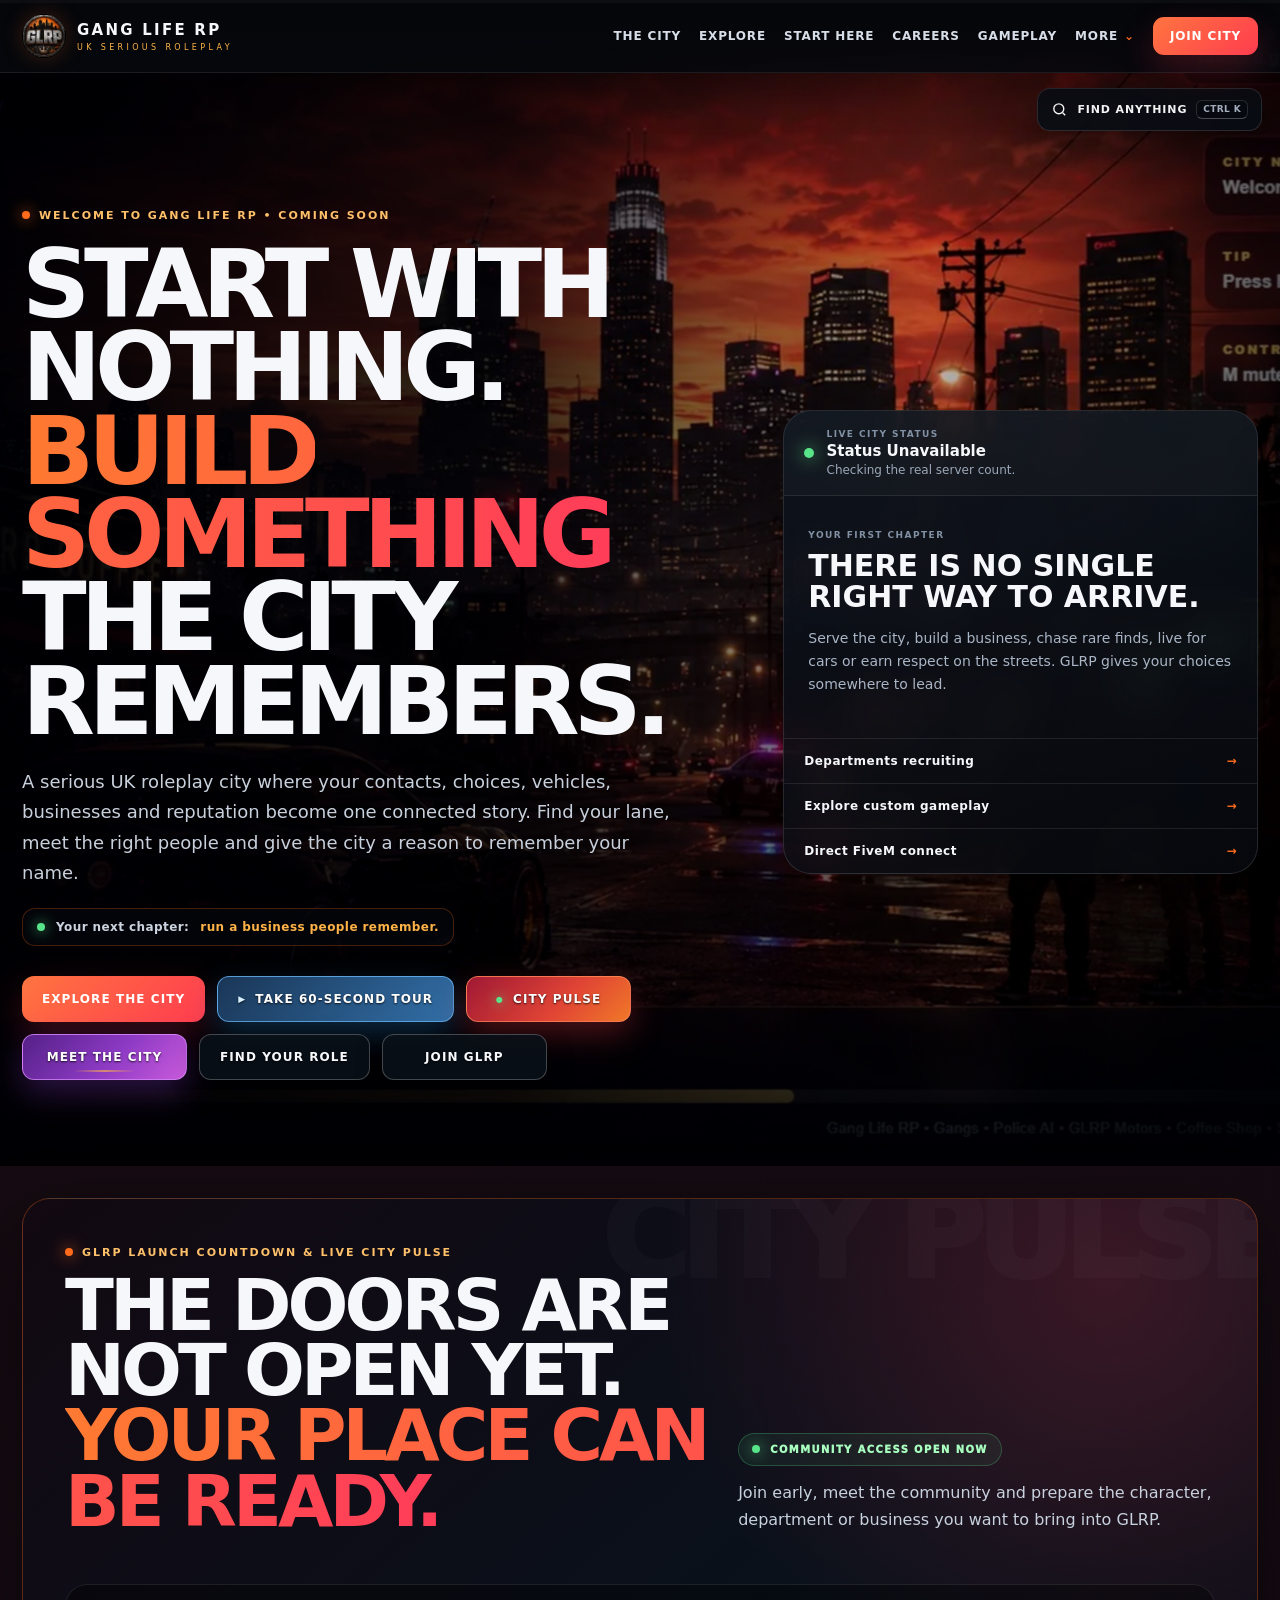
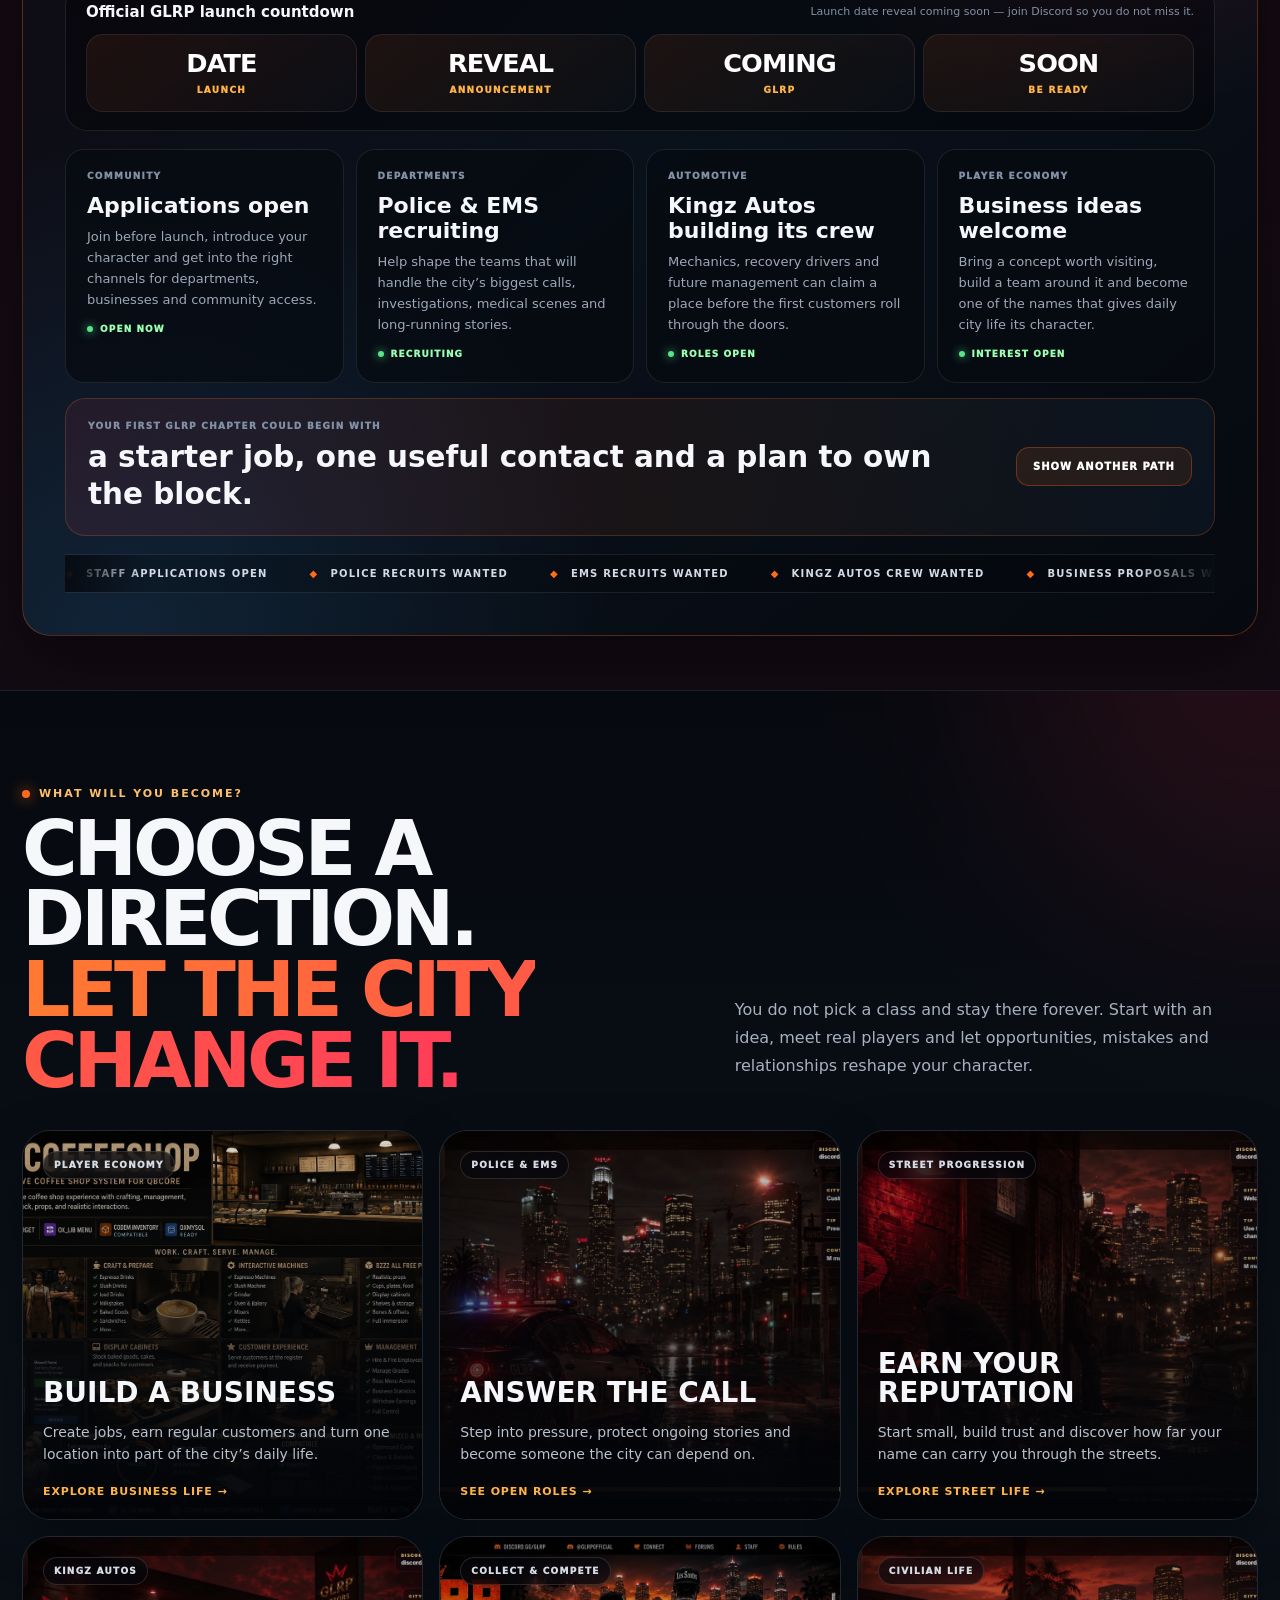
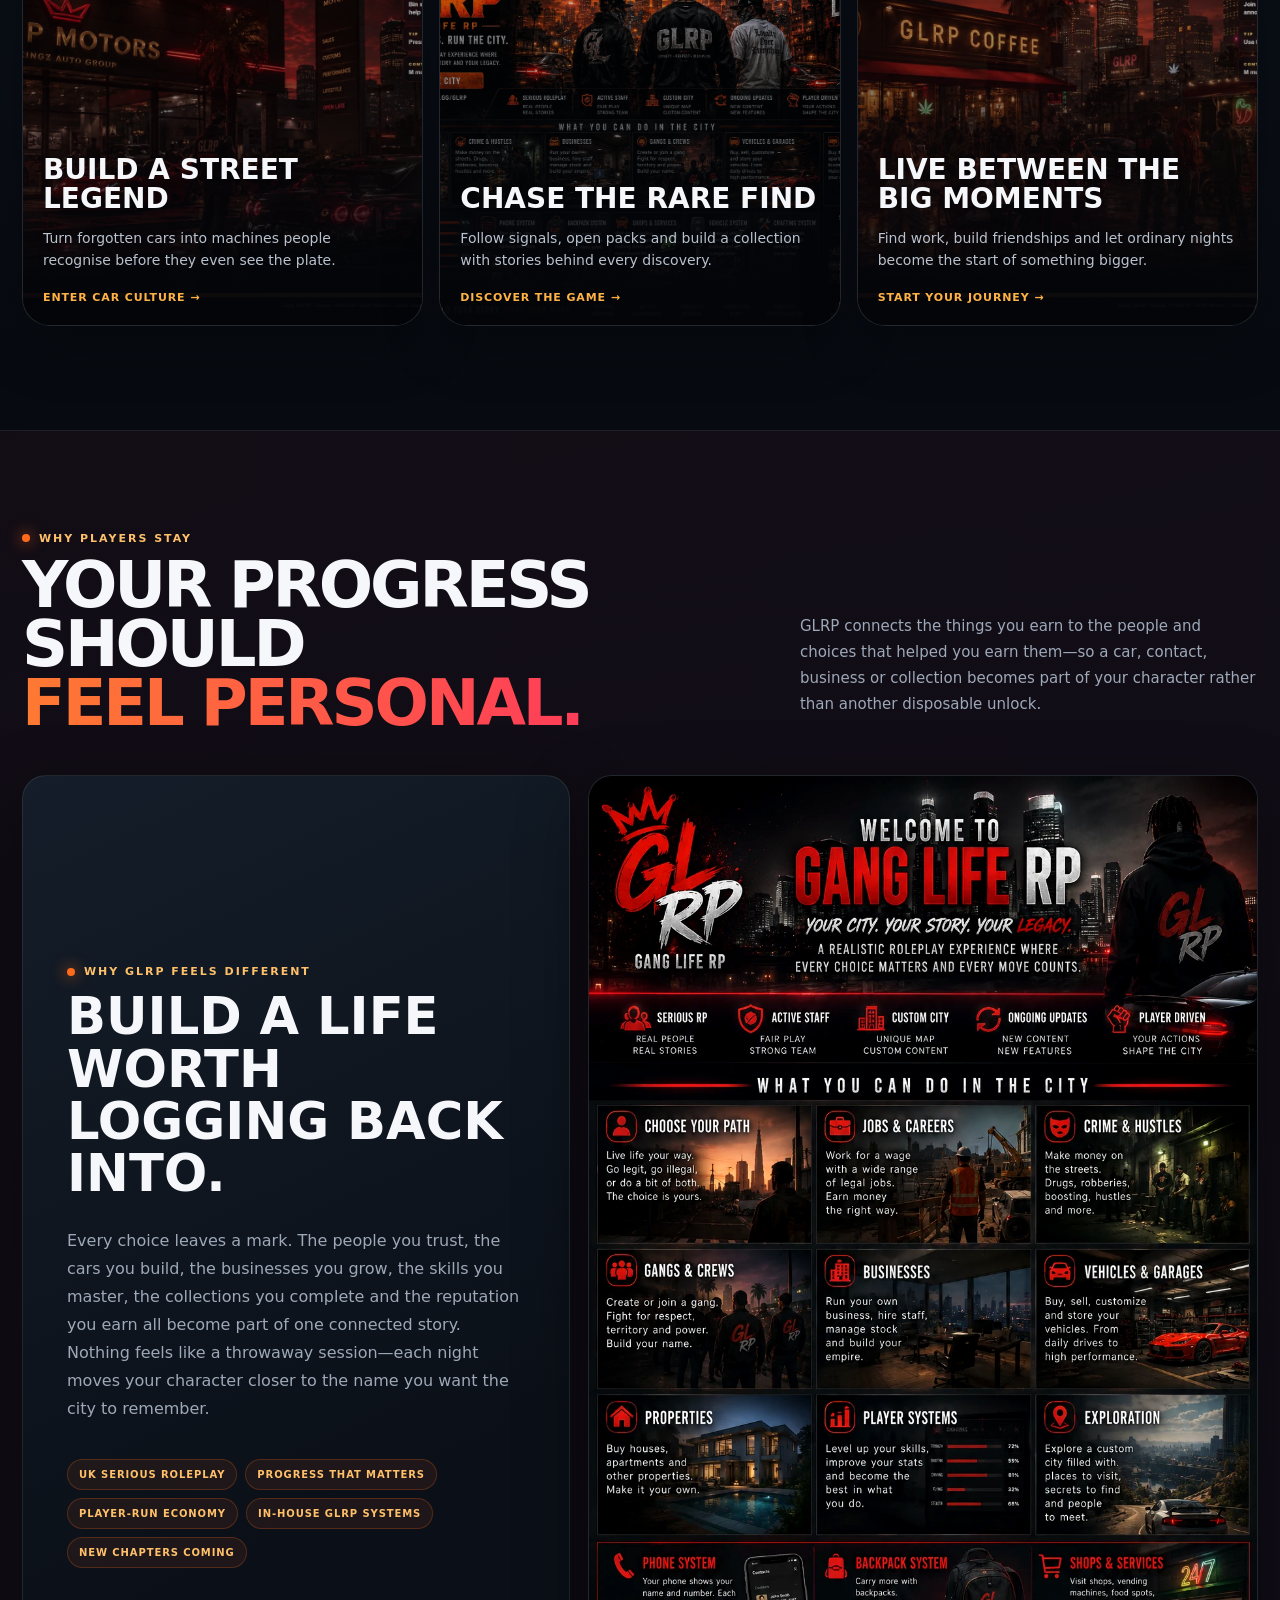
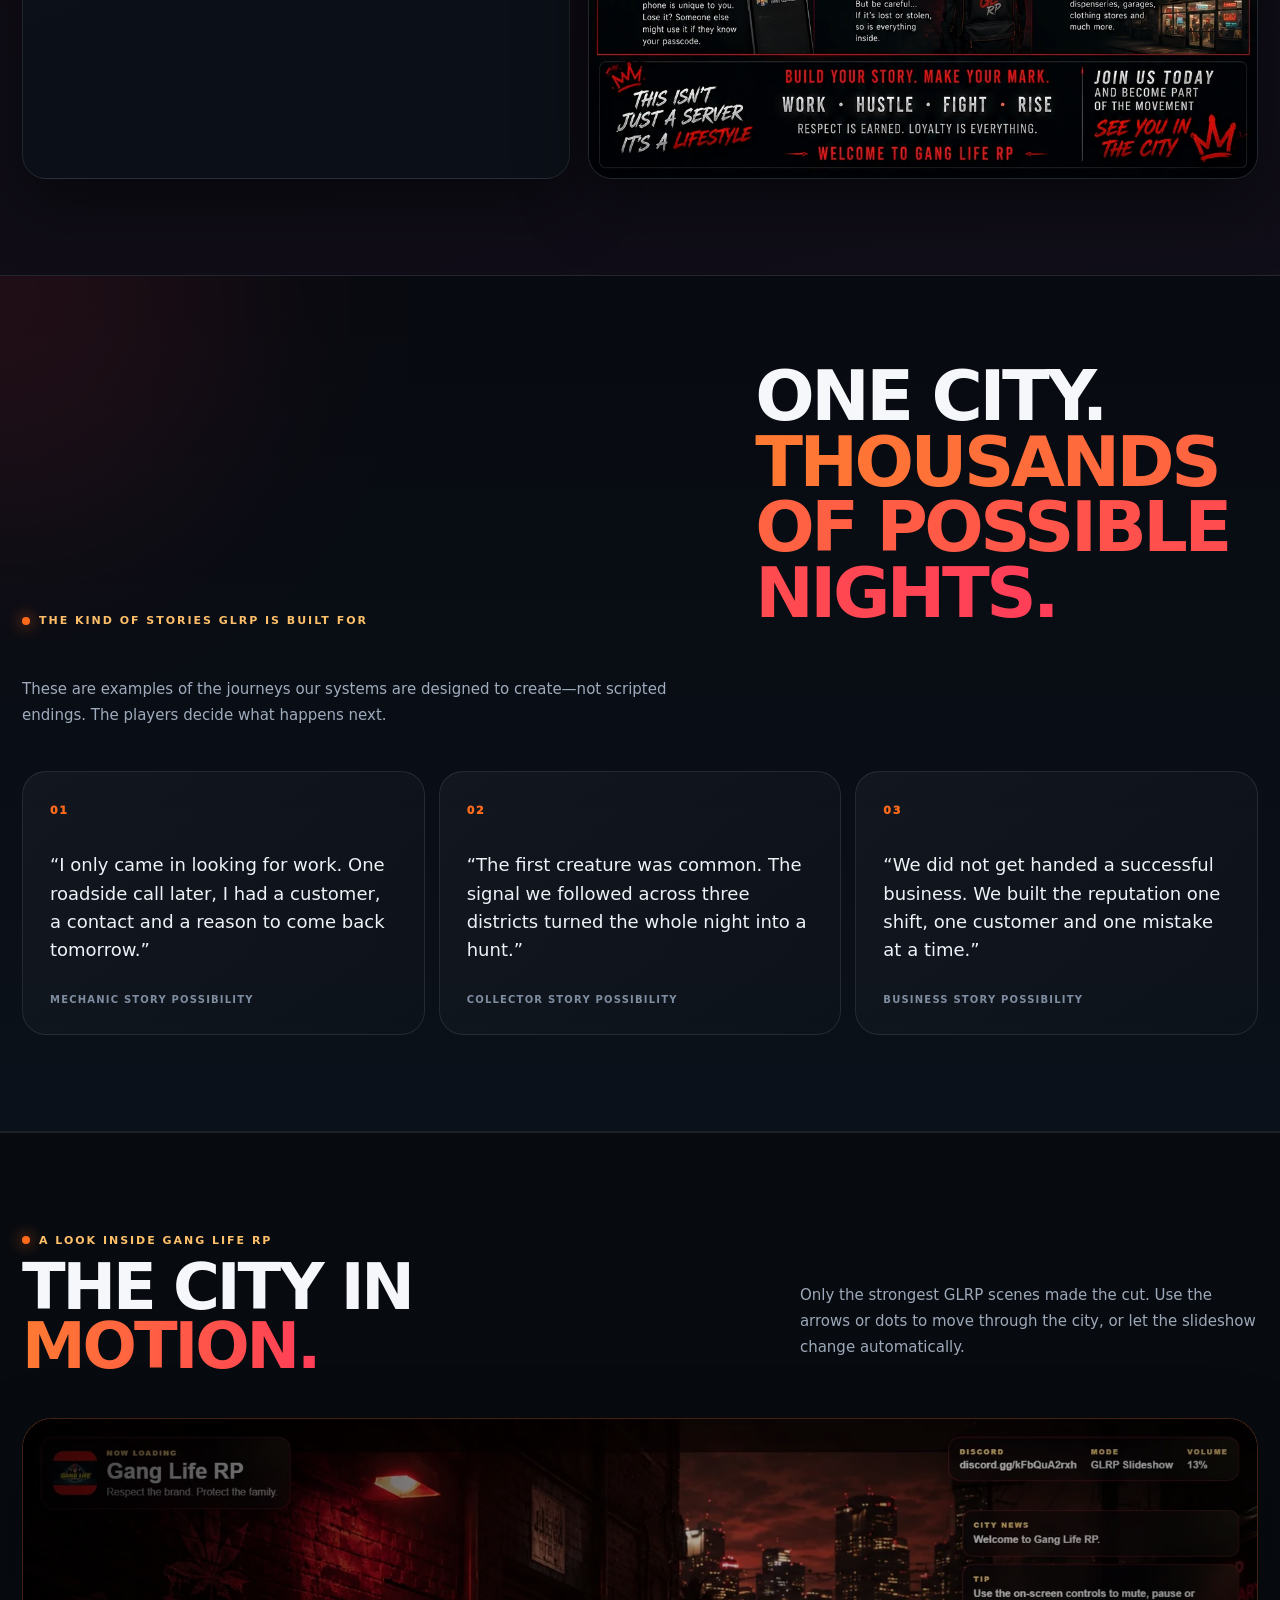
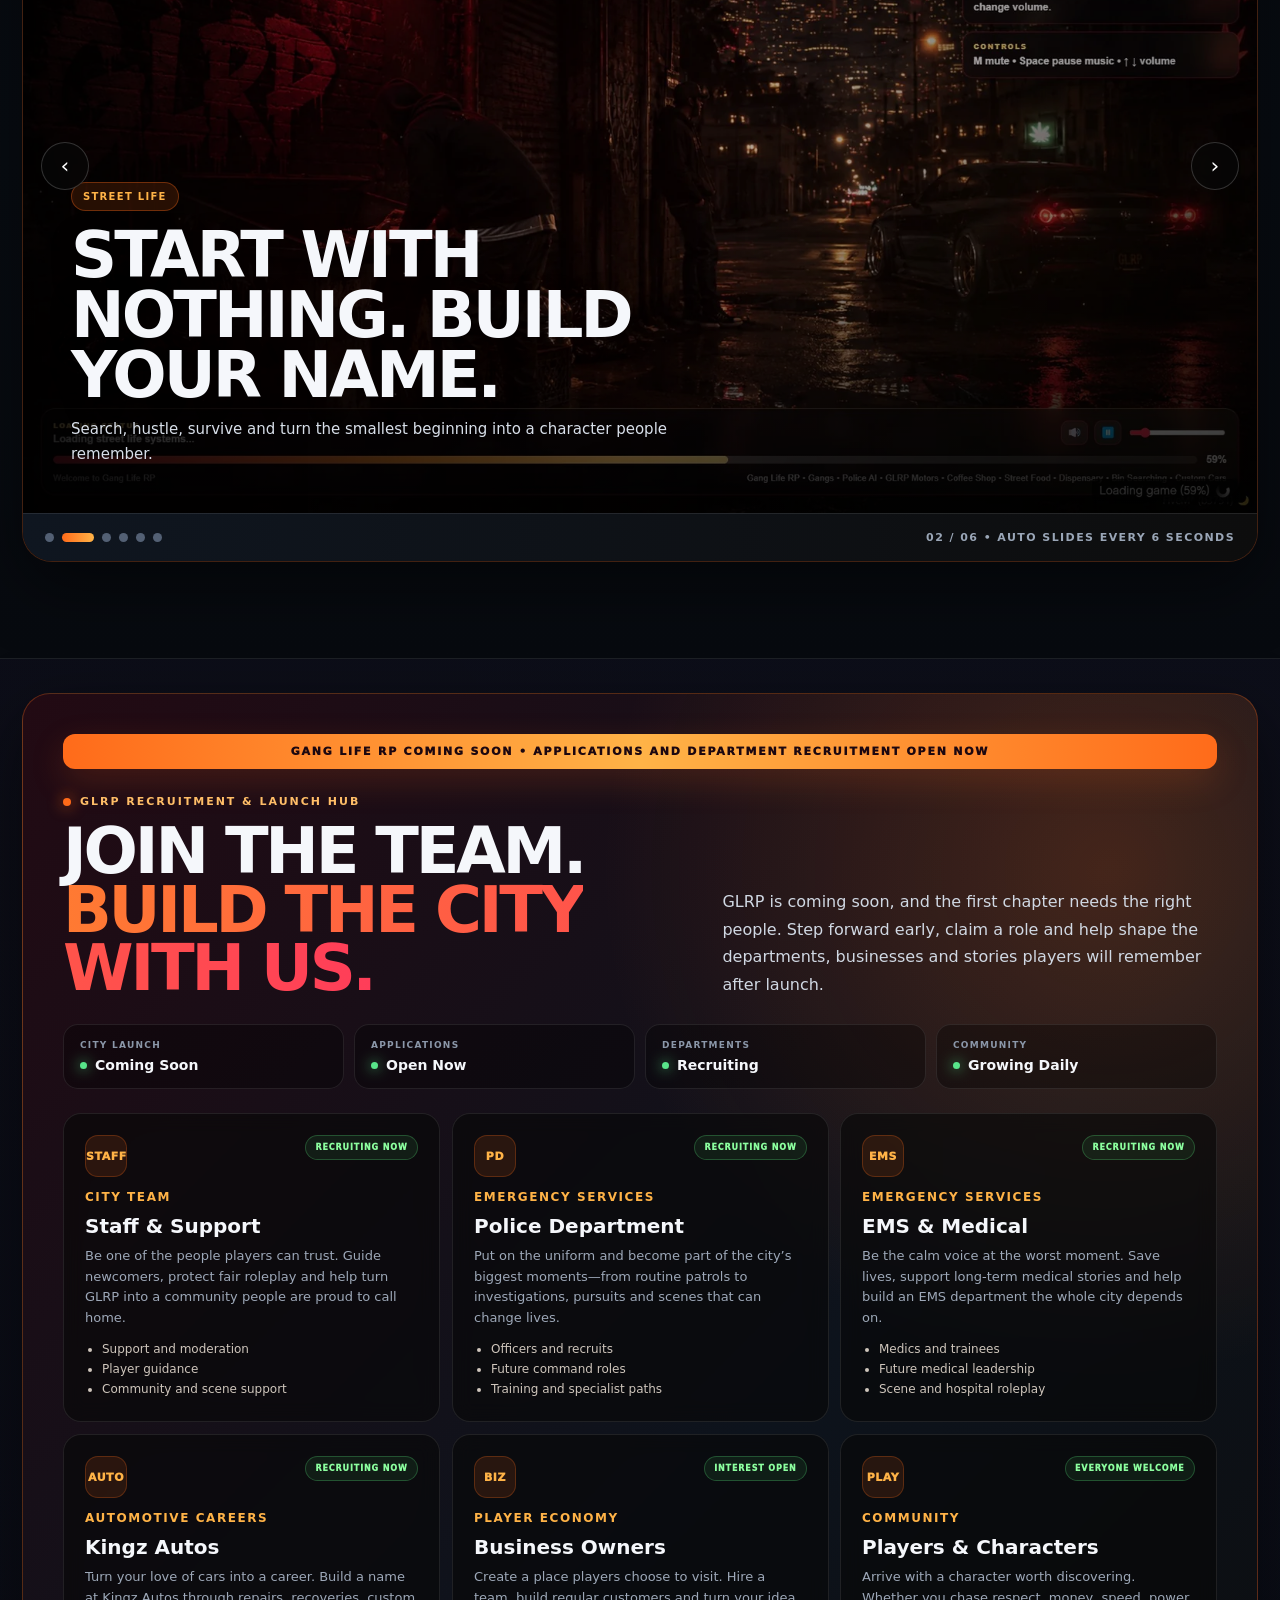
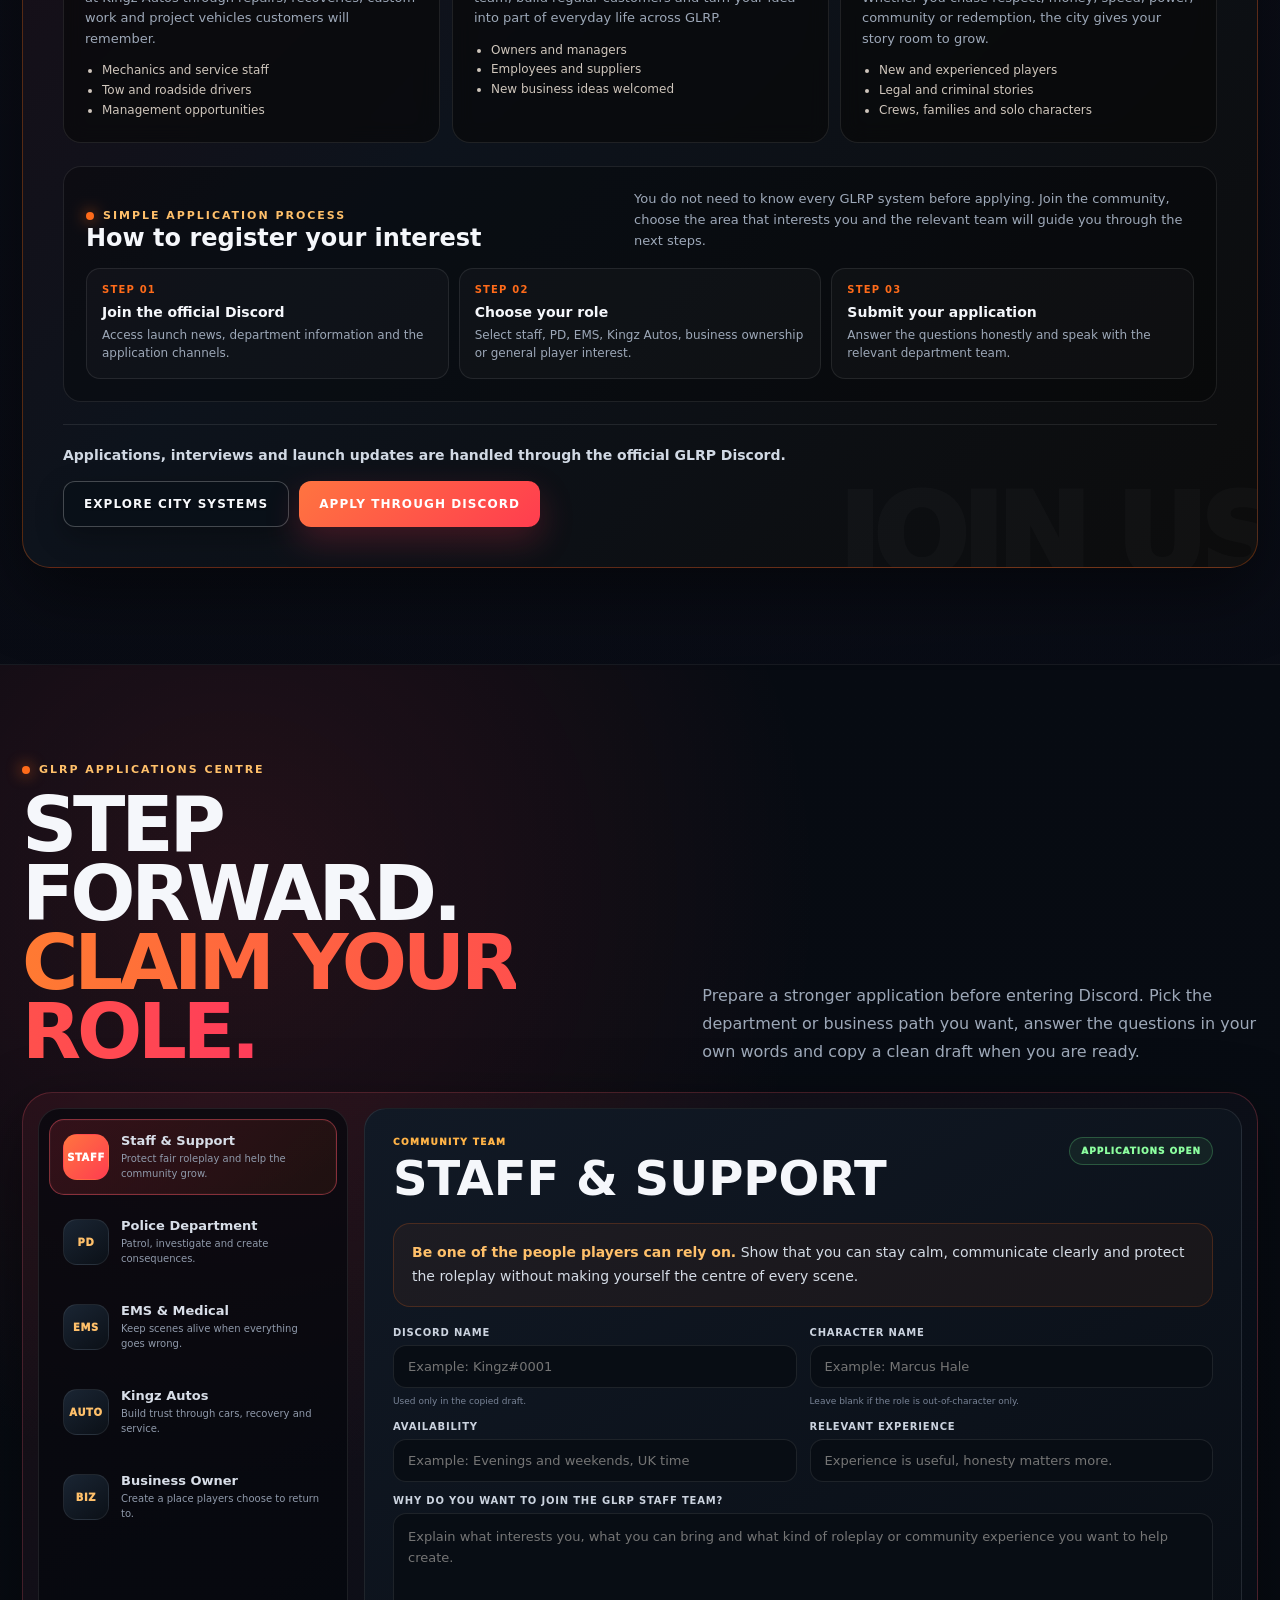
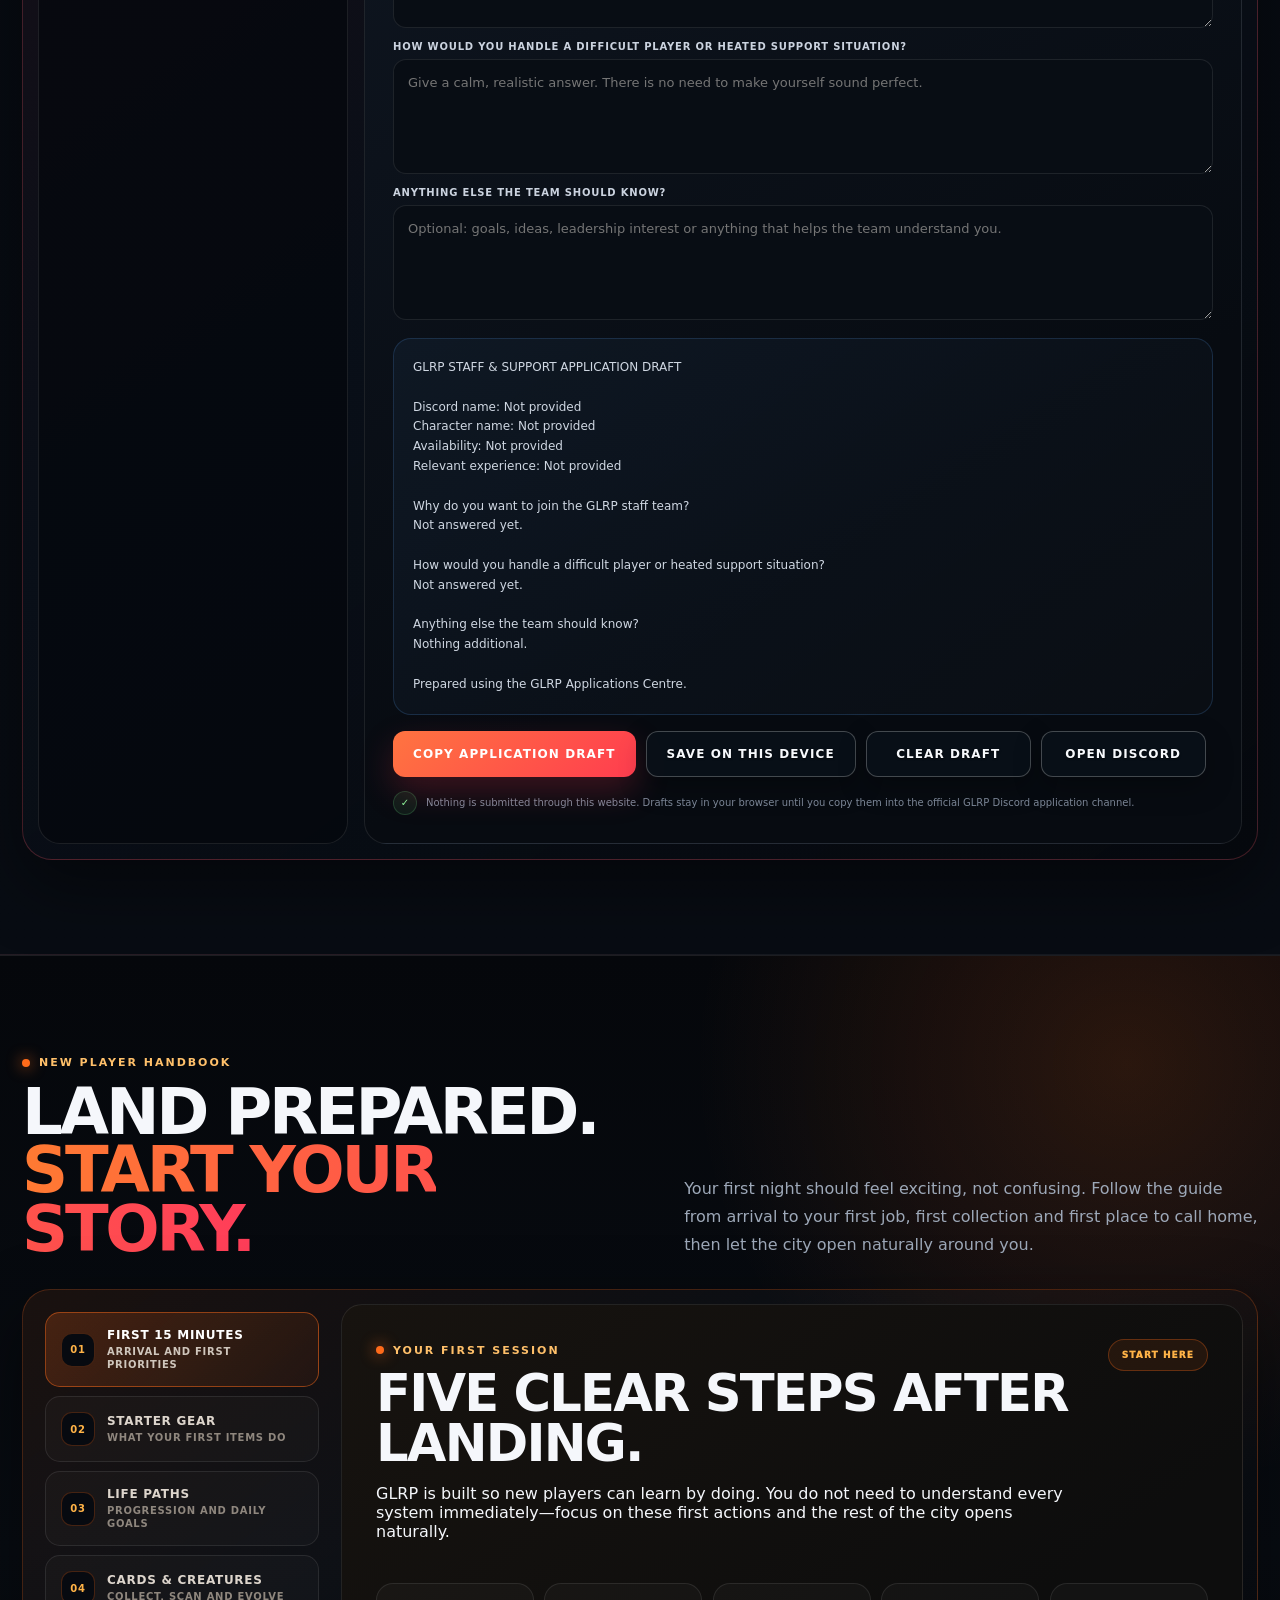
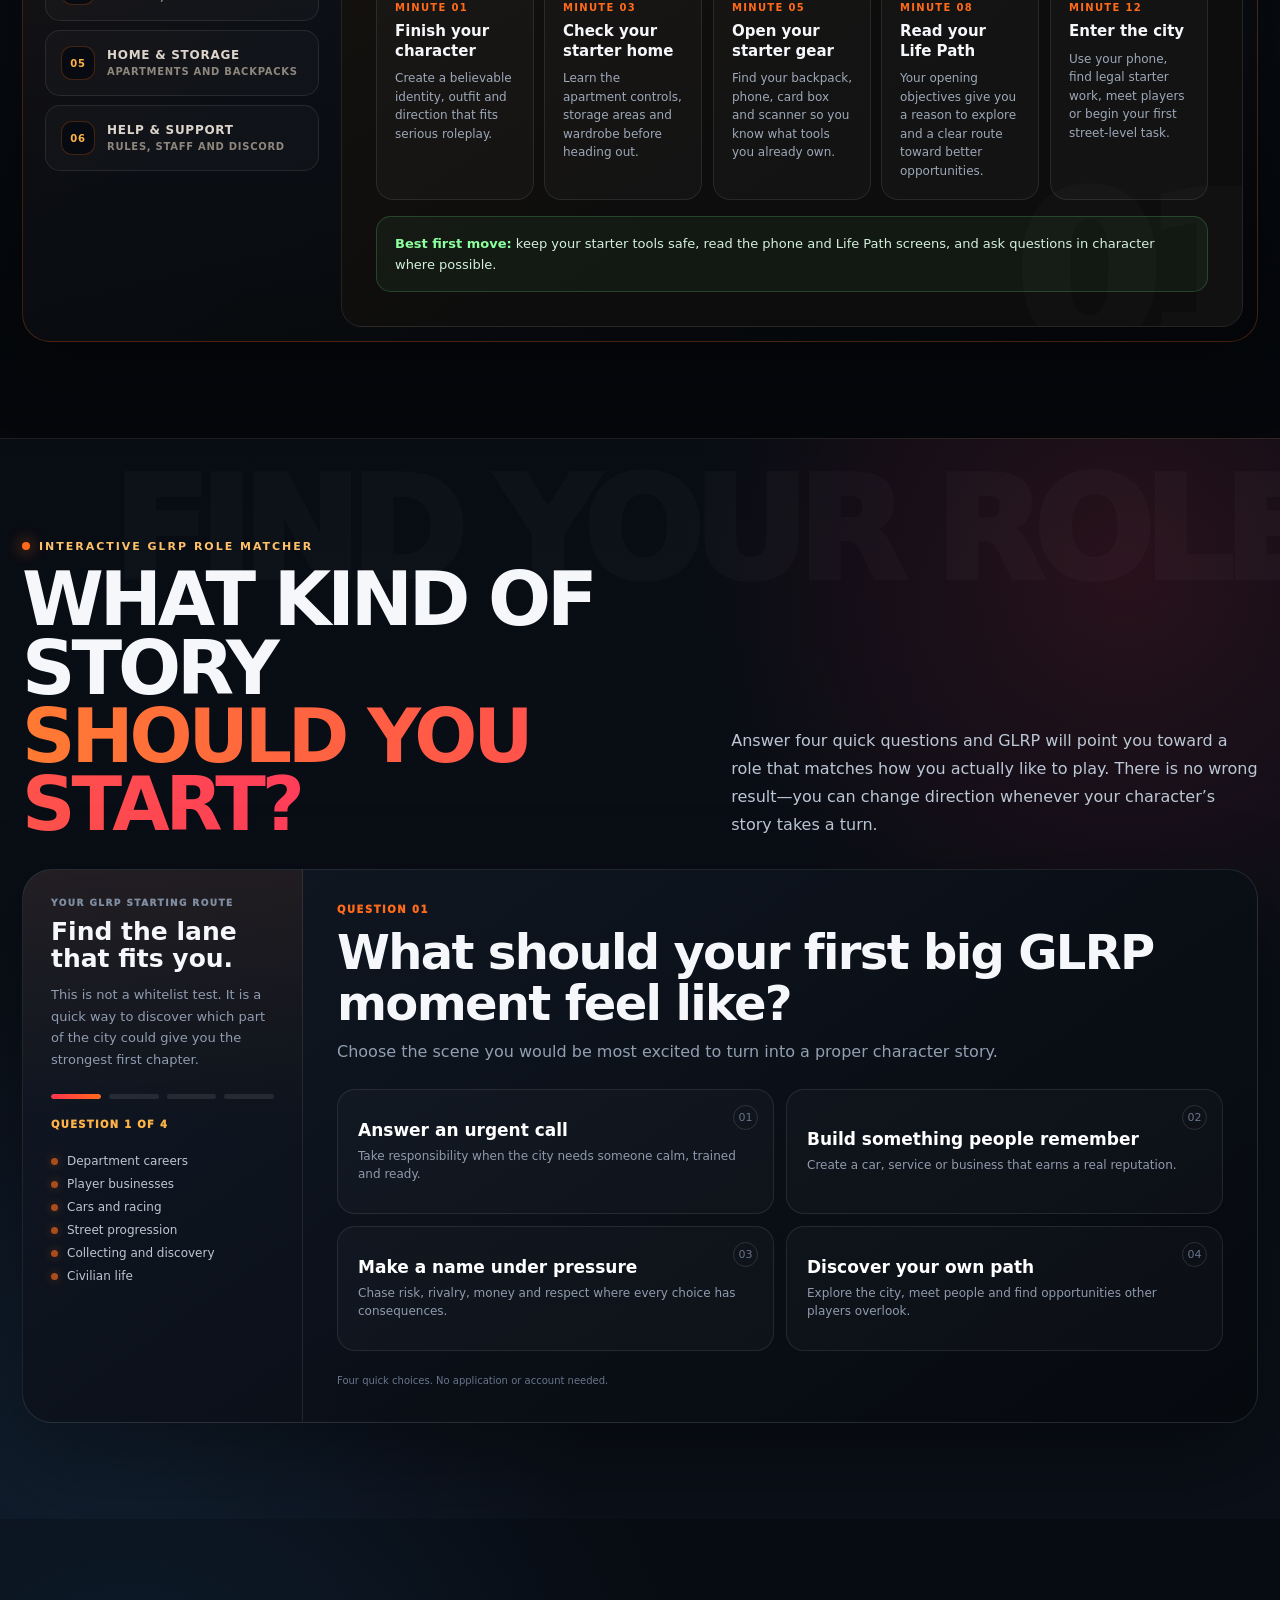
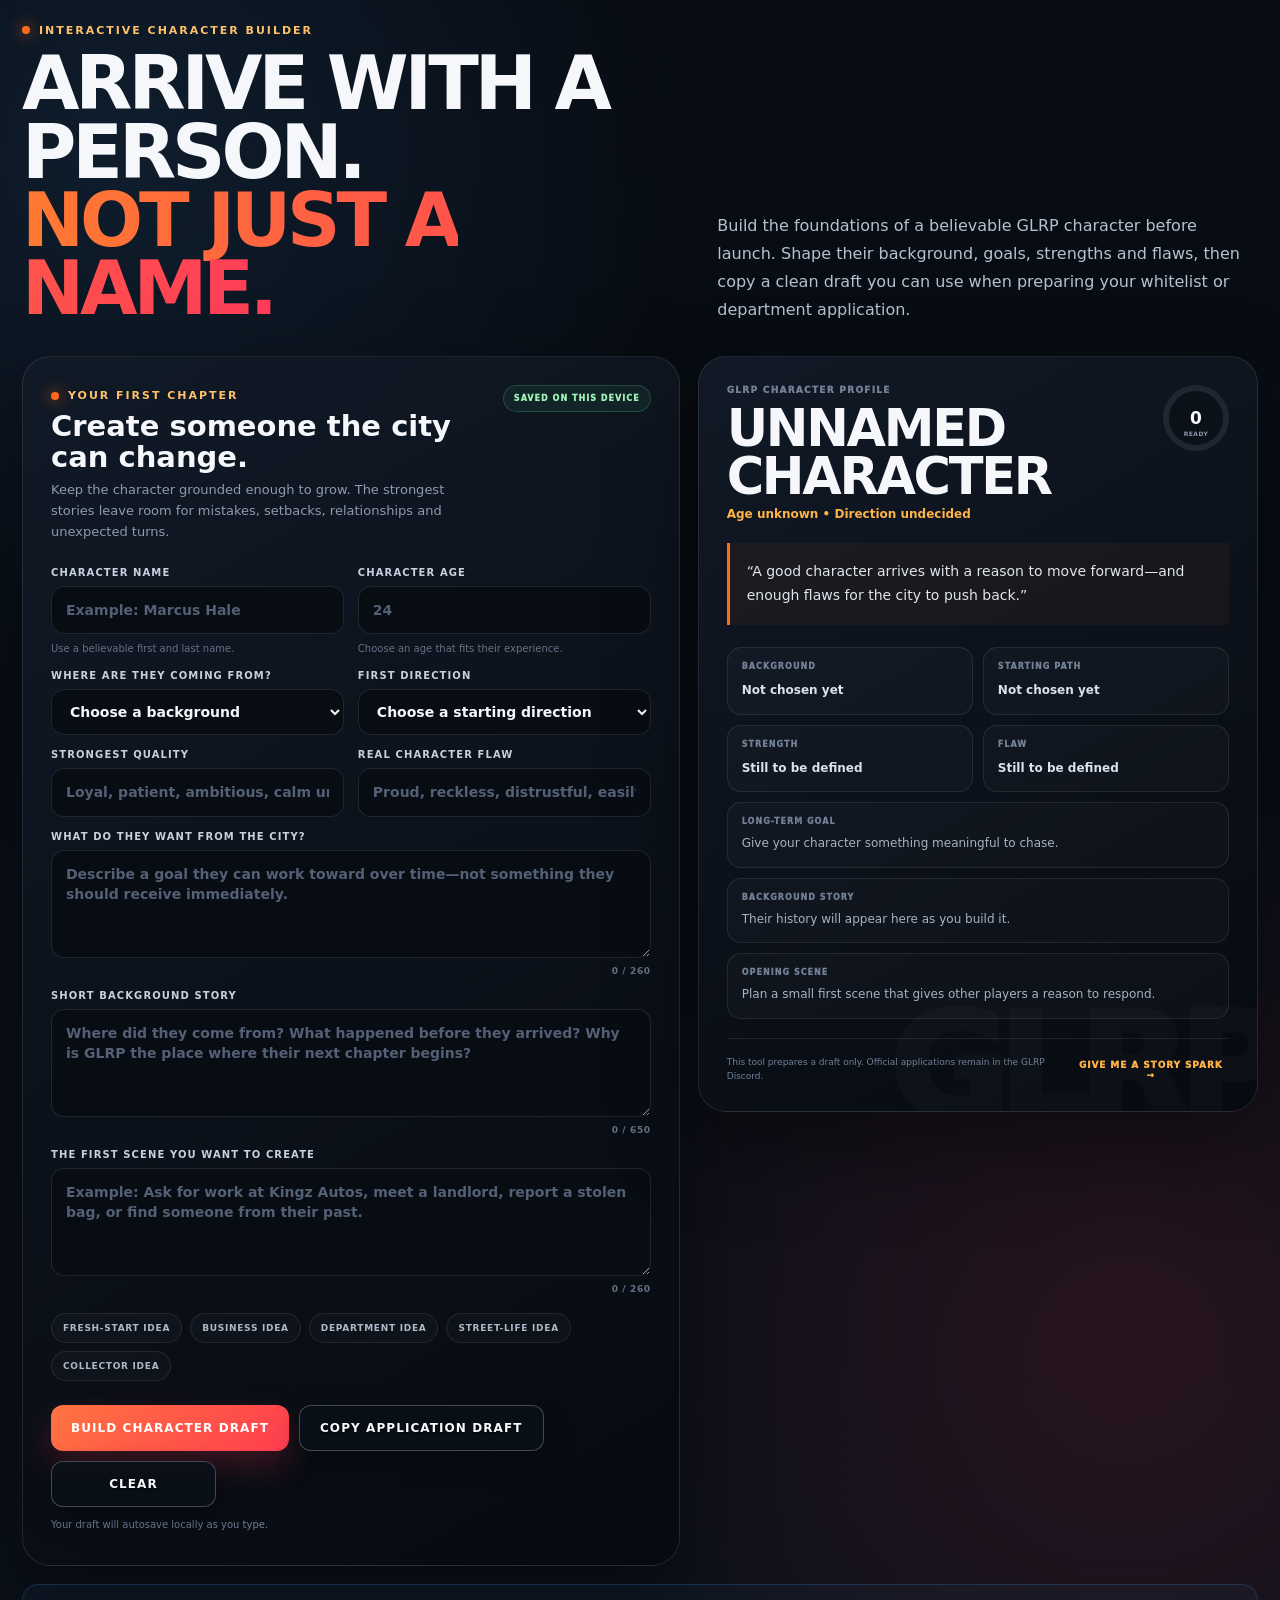
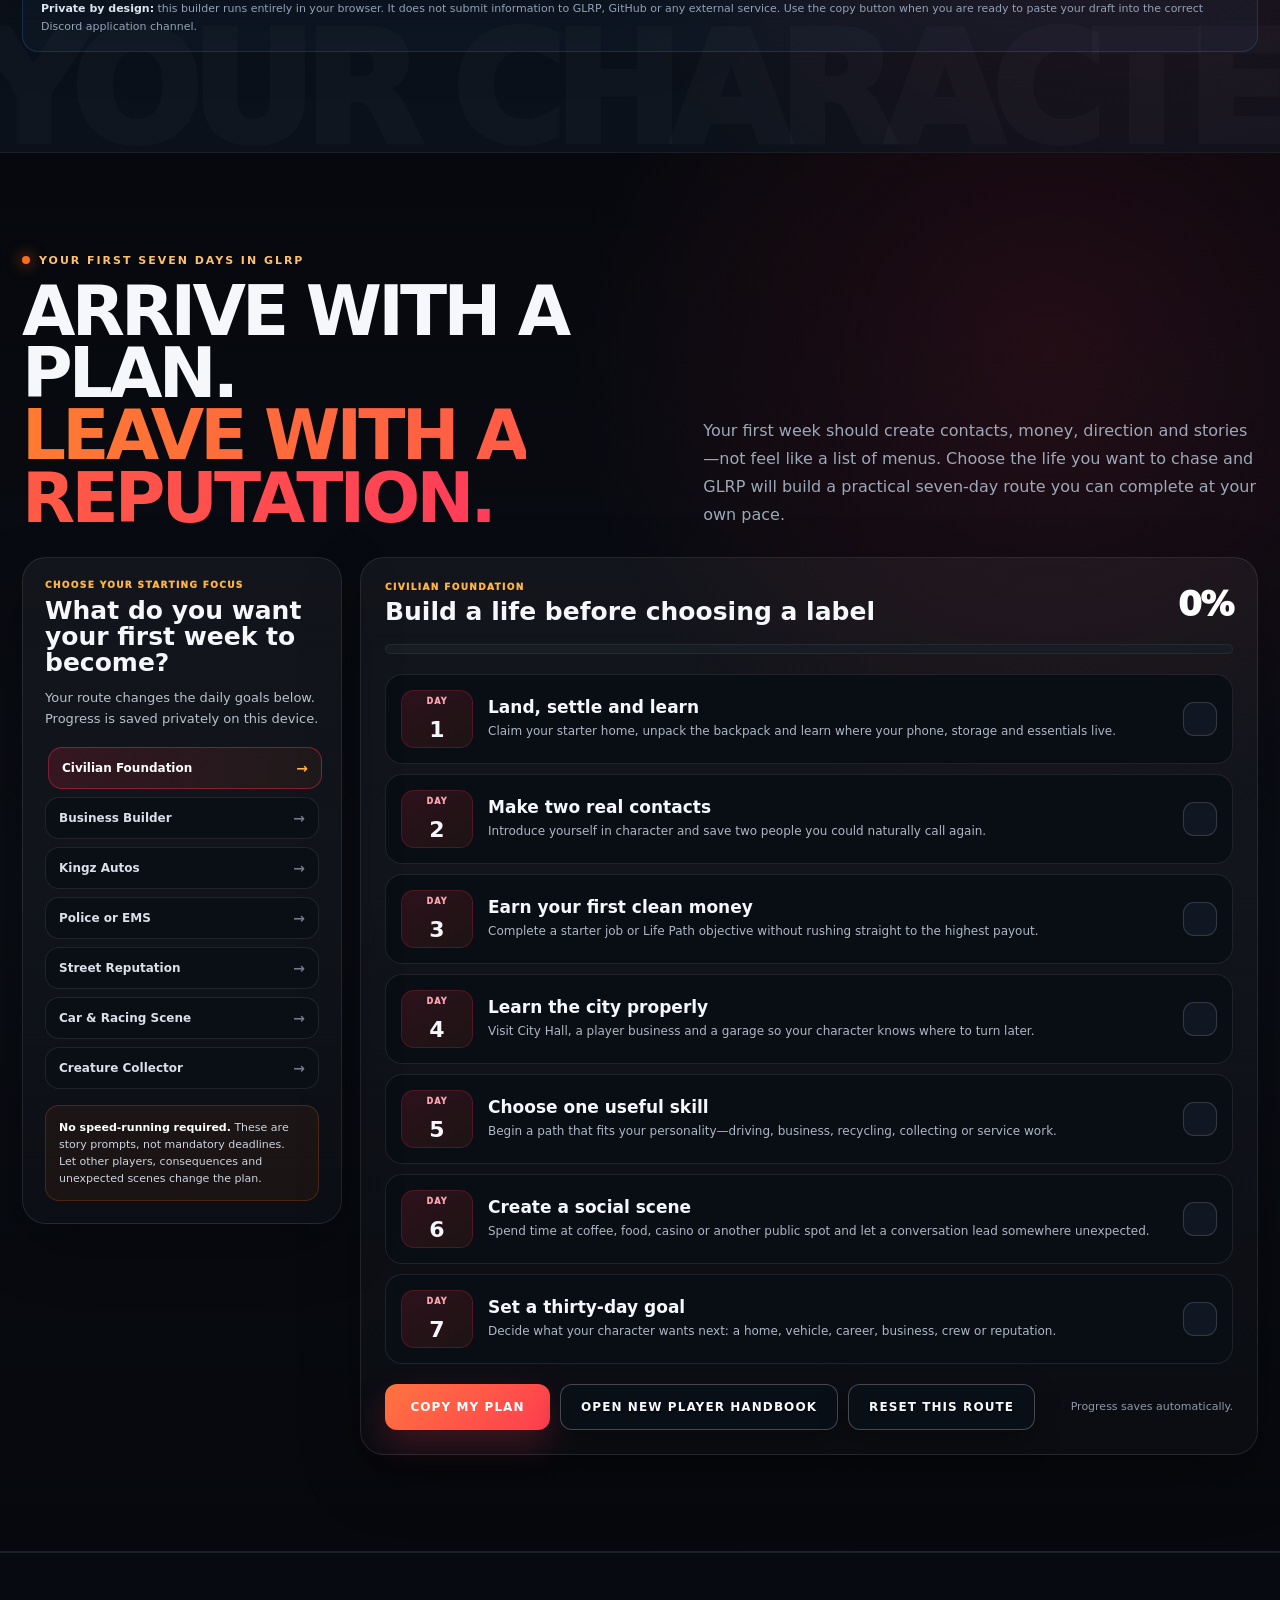
==== commit ffa9a49f: "Improve GLRP button visibility" ====
--- a/index.html
+++ b/index.html
@@ -327,6 +327,51 @@
 .media-footer{position:relative;z-index:1;display:flex;justify-content:space-between;align-items:center;gap:18px;margin-top:22px;padding:20px 22px;border-radius:18px;border:1px solid rgba(88,166,255,.14);background:linear-gradient(135deg,rgba(88,166,255,.055),rgba(255,61,79,.035))}.media-footer p{color:#9ca8b9;font-size:12px;line-height:1.65;margin:0;max-width:720px}.media-footer .btn{flex:0 0 auto}
 @media(max-width:980px){.media-head,.media-feature{grid-template-columns:1fr}.media-feature-visual{min-height:320px}.media-feature-visual:after{background:linear-gradient(0deg,#080c12 0%,transparent 48%)}.media-grid{grid-template-columns:repeat(6,1fr)}.media-card,.media-card:nth-child(5),.media-card:nth-child(6){grid-column:span 3}.media-card:nth-child(1),.media-card:nth-child(8){grid-column:span 6}}
 @media(max-width:680px){.media-hub{padding:72px 0}.media-head h2{font-size:46px}.media-feature-copy{padding:25px}.media-toolbar,.media-footer{align-items:flex-start;flex-direction:column}.media-count{display:none}.media-filters{width:100%;overflow-x:auto;flex-wrap:nowrap;padding-bottom:5px}.media-filter{white-space:nowrap}.media-grid{display:grid;grid-template-columns:1fr;grid-auto-rows:240px}.media-card,.media-card:nth-child(n){grid-column:auto;grid-row:auto}.media-footer .btn,.media-feature-actions,.media-feature-actions .btn{width:100%}}
+
+
+/* V3.2.6.1 — Hero action button readability */
+.btn:not(.primary){
+  color:#f7f9fc;
+  background:rgba(10,16,25,.88);
+  border-color:rgba(255,255,255,.24);
+  box-shadow:0 10px 28px rgba(0,0,0,.28);
+  text-shadow:0 1px 2px rgba(0,0,0,.75);
+}
+.btn:not(.primary):hover{
+  color:#fff;
+  background:rgba(19,29,43,.96);
+  border-color:rgba(255,255,255,.48);
+  box-shadow:0 15px 34px rgba(0,0,0,.38),0 0 24px rgba(255,107,26,.12);
+}
+.hero .actions .tour-launch{
+  color:#fff;
+  background:linear-gradient(135deg,#1a3657,#326fa7);
+  border-color:rgba(108,190,255,.72)!important;
+  box-shadow:0 12px 30px rgba(39,116,180,.34);
+}
+.hero .actions .tour-launch:before{color:#d8f1ff;}
+.hero .actions .pulse-launch{
+  color:#fff;
+  background:linear-gradient(135deg,#9f1834,#e04435 58%,#f07828);
+  border-color:rgba(255,132,90,.78)!important;
+  box-shadow:0 12px 32px rgba(224,52,62,.34);
+}
+.hero .actions .story-launch{
+  color:#fff;
+  background:linear-gradient(135deg,#542087,#8d3ac4 55%,#ca5bdc);
+  border-color:rgba(221,142,255,.75)!important;
+  box-shadow:0 12px 32px rgba(130,55,190,.34);
+}
+.hero .actions .tour-launch:hover,
+.hero .actions .pulse-launch:hover,
+.hero .actions .story-launch:hover{
+  filter:brightness(1.13) saturate(1.08);
+  transform:translateY(-3px);
+  border-color:#fff!important;
+}
+@media(max-width:760px){
+  .hero .actions .btn{min-height:50px;font-size:11px;}
+}
 
 </style>
 <style>
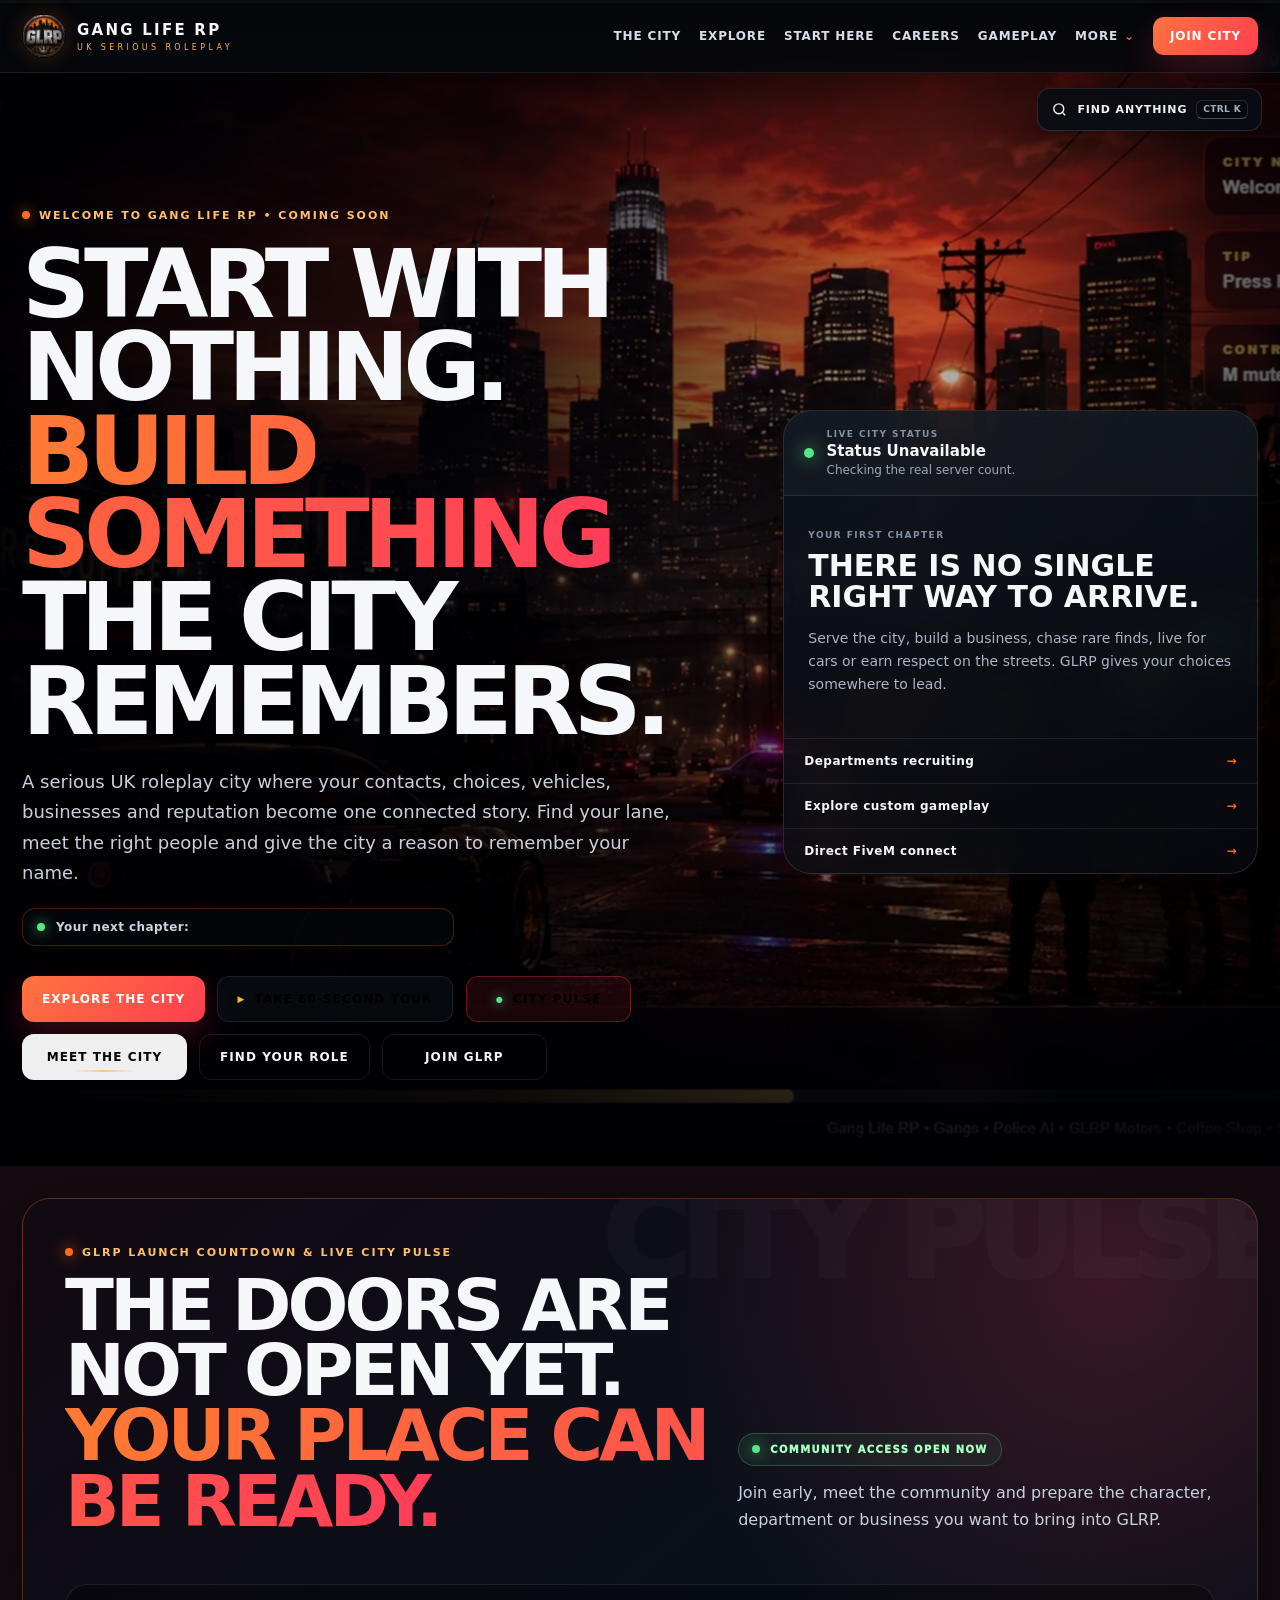
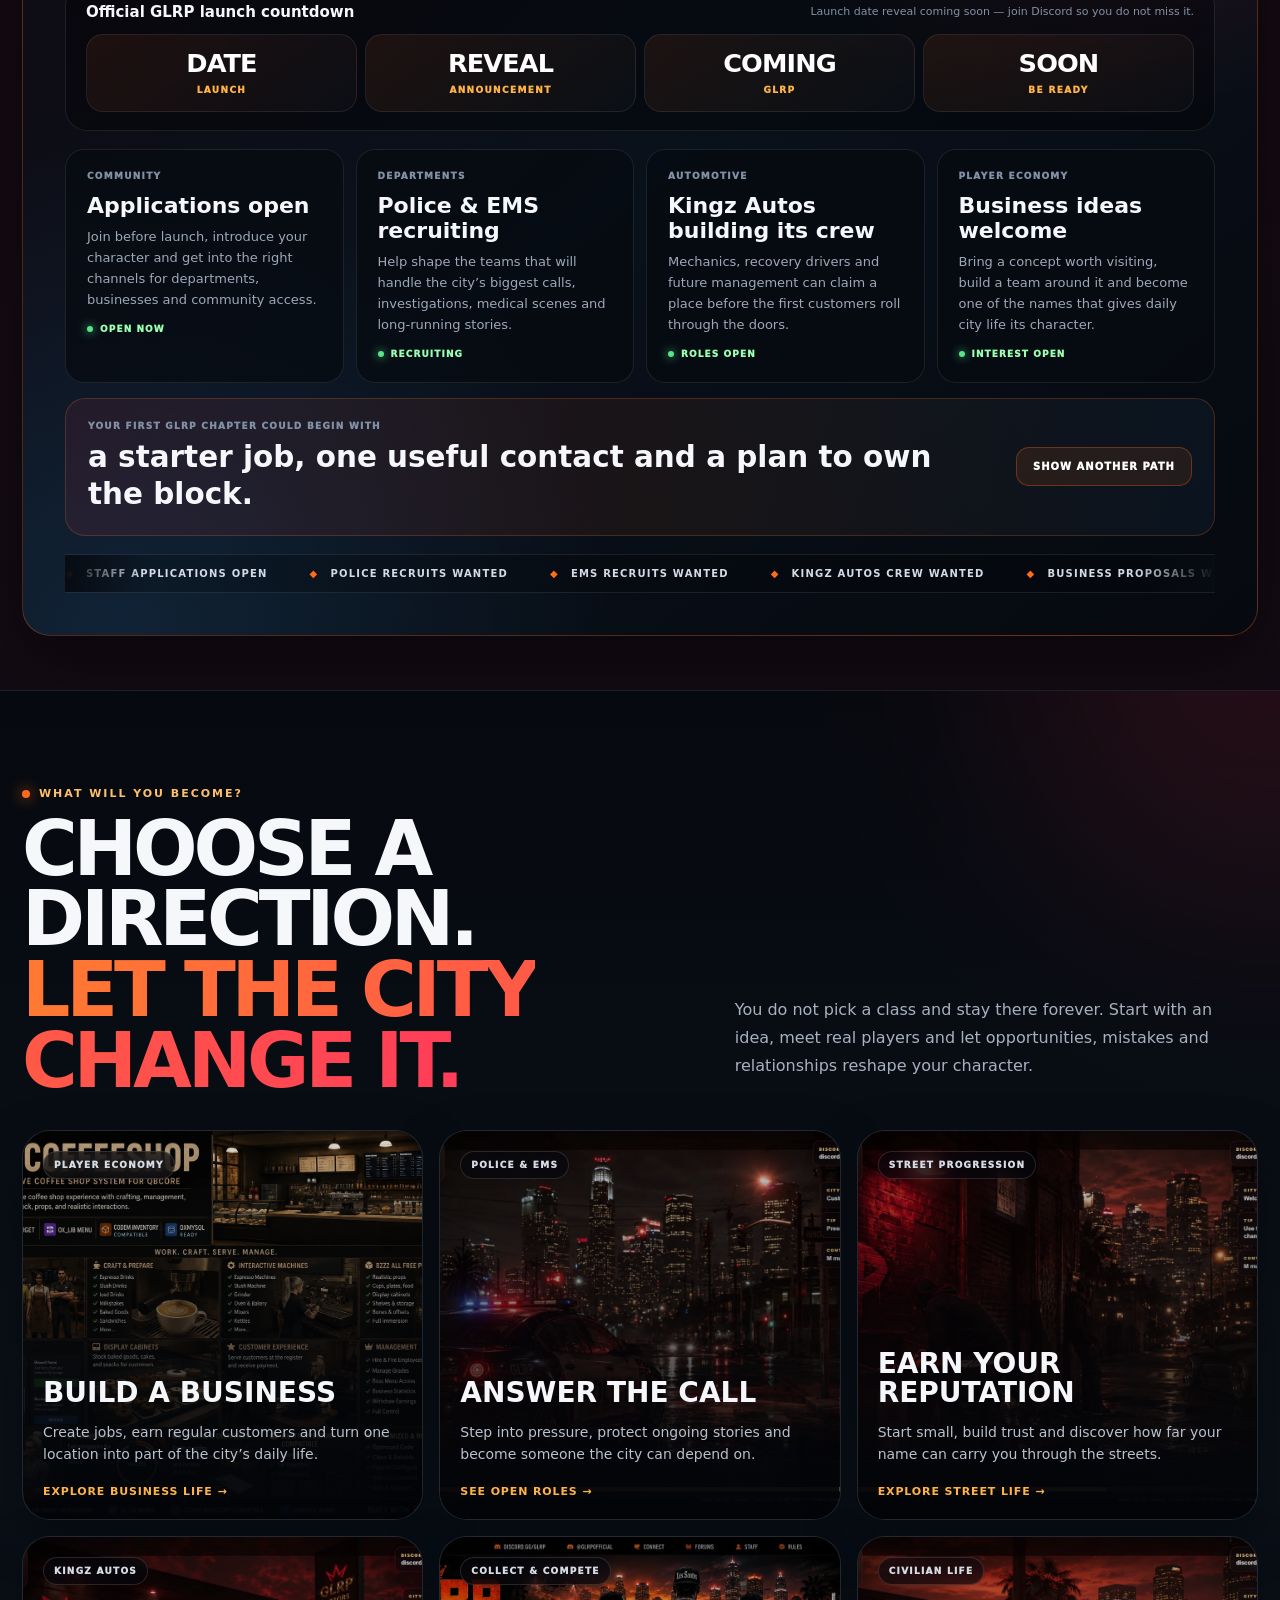
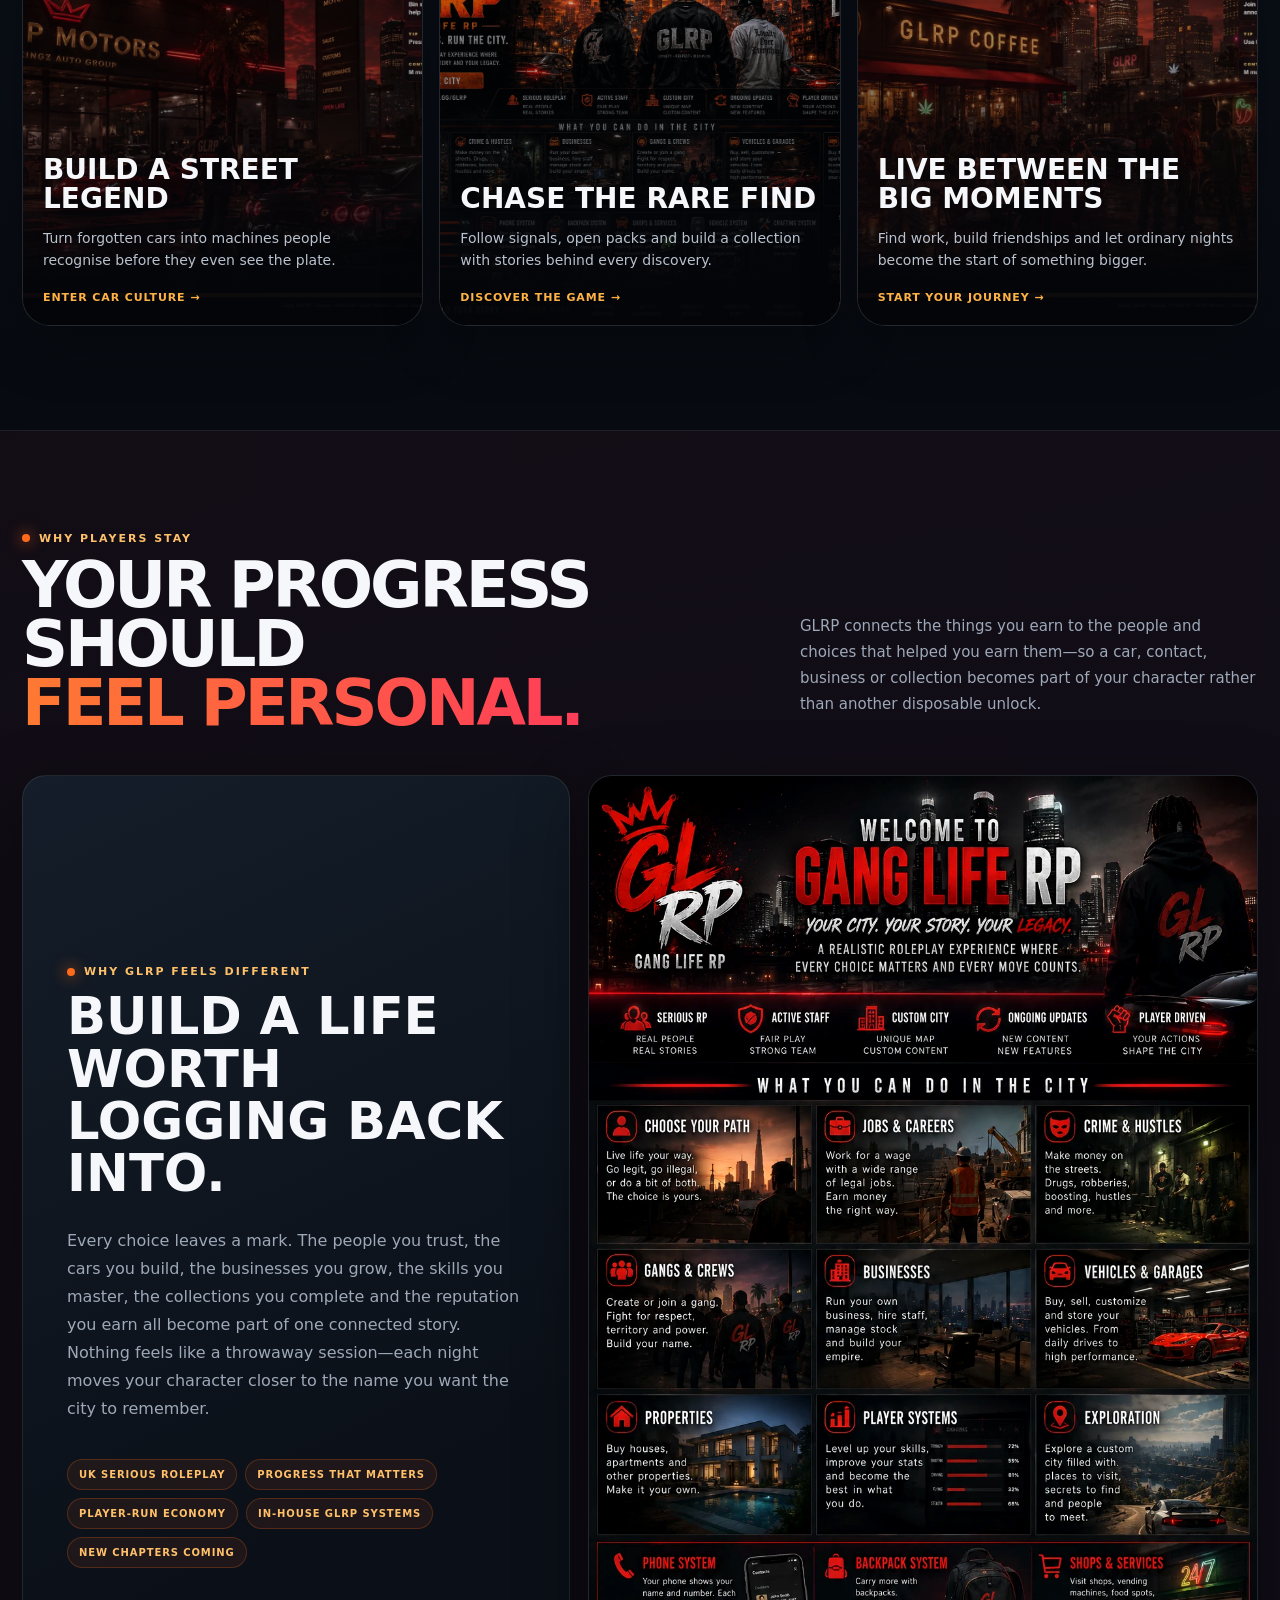
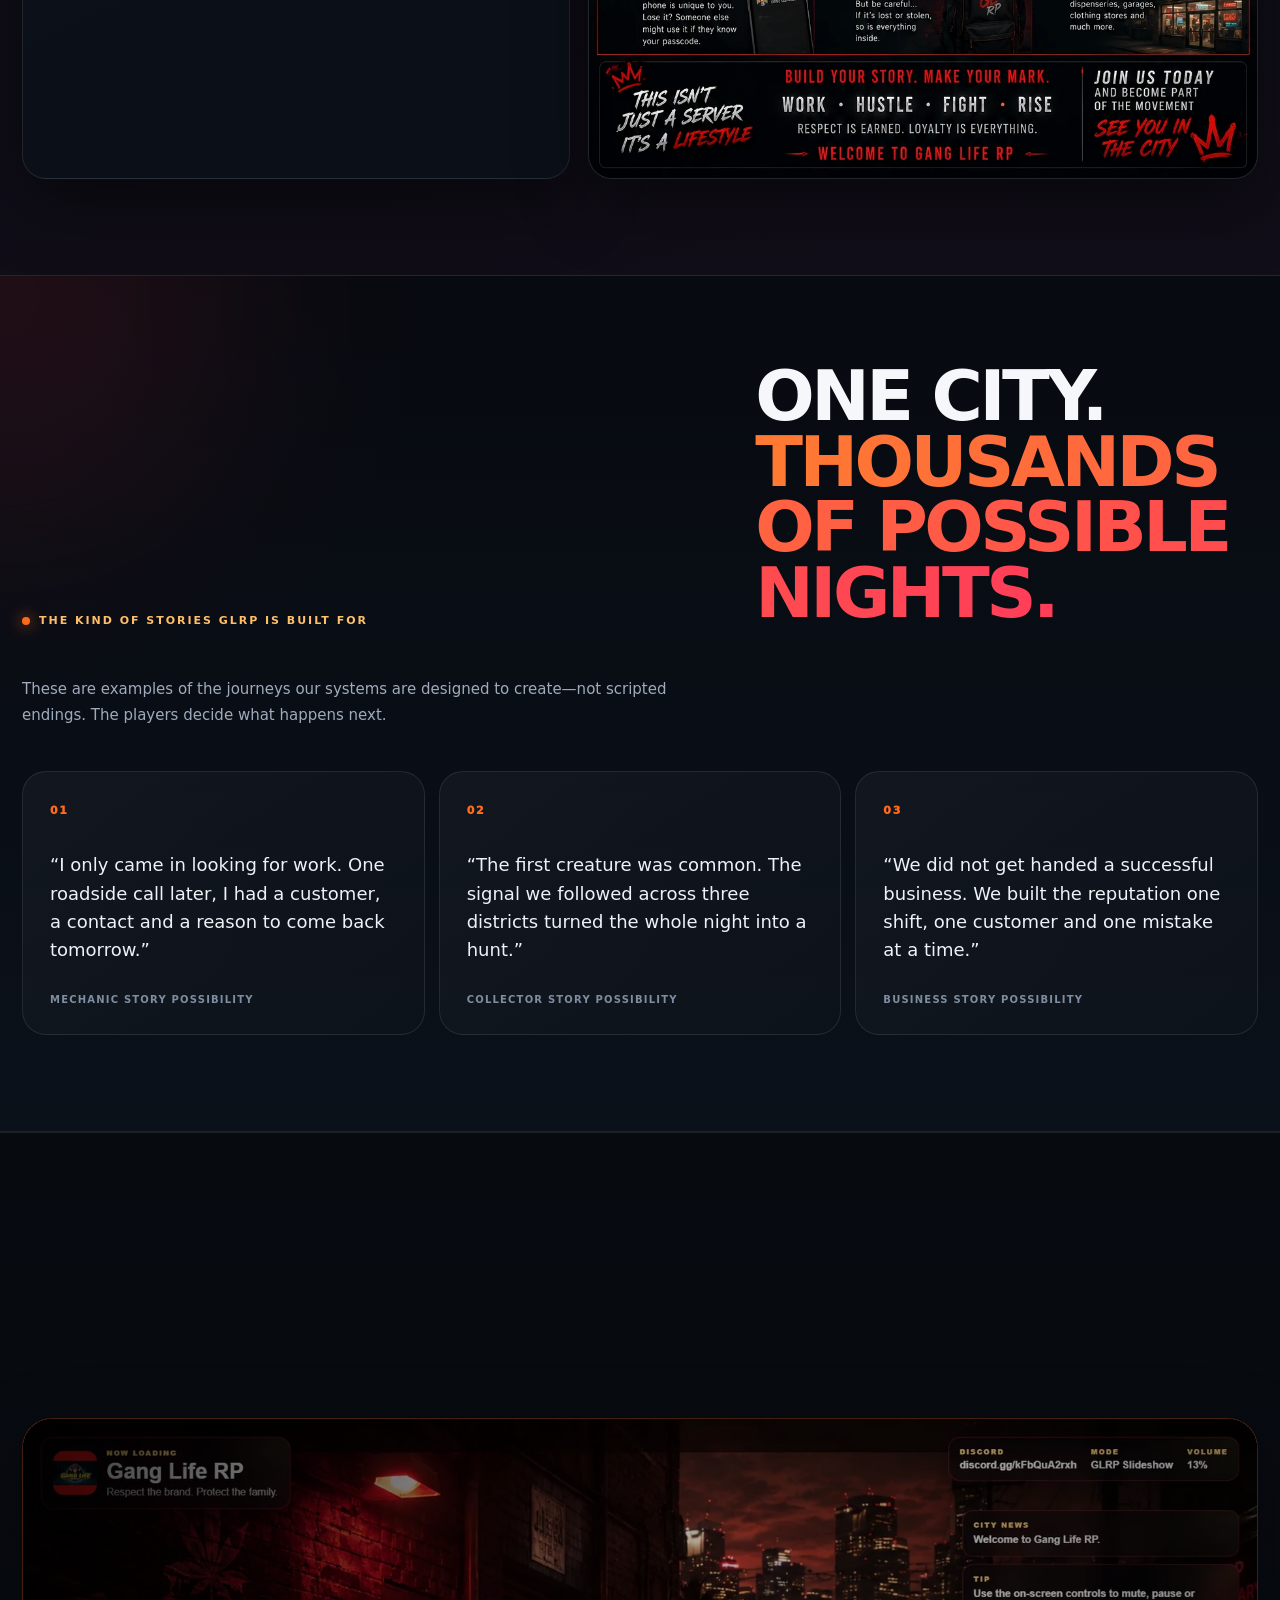
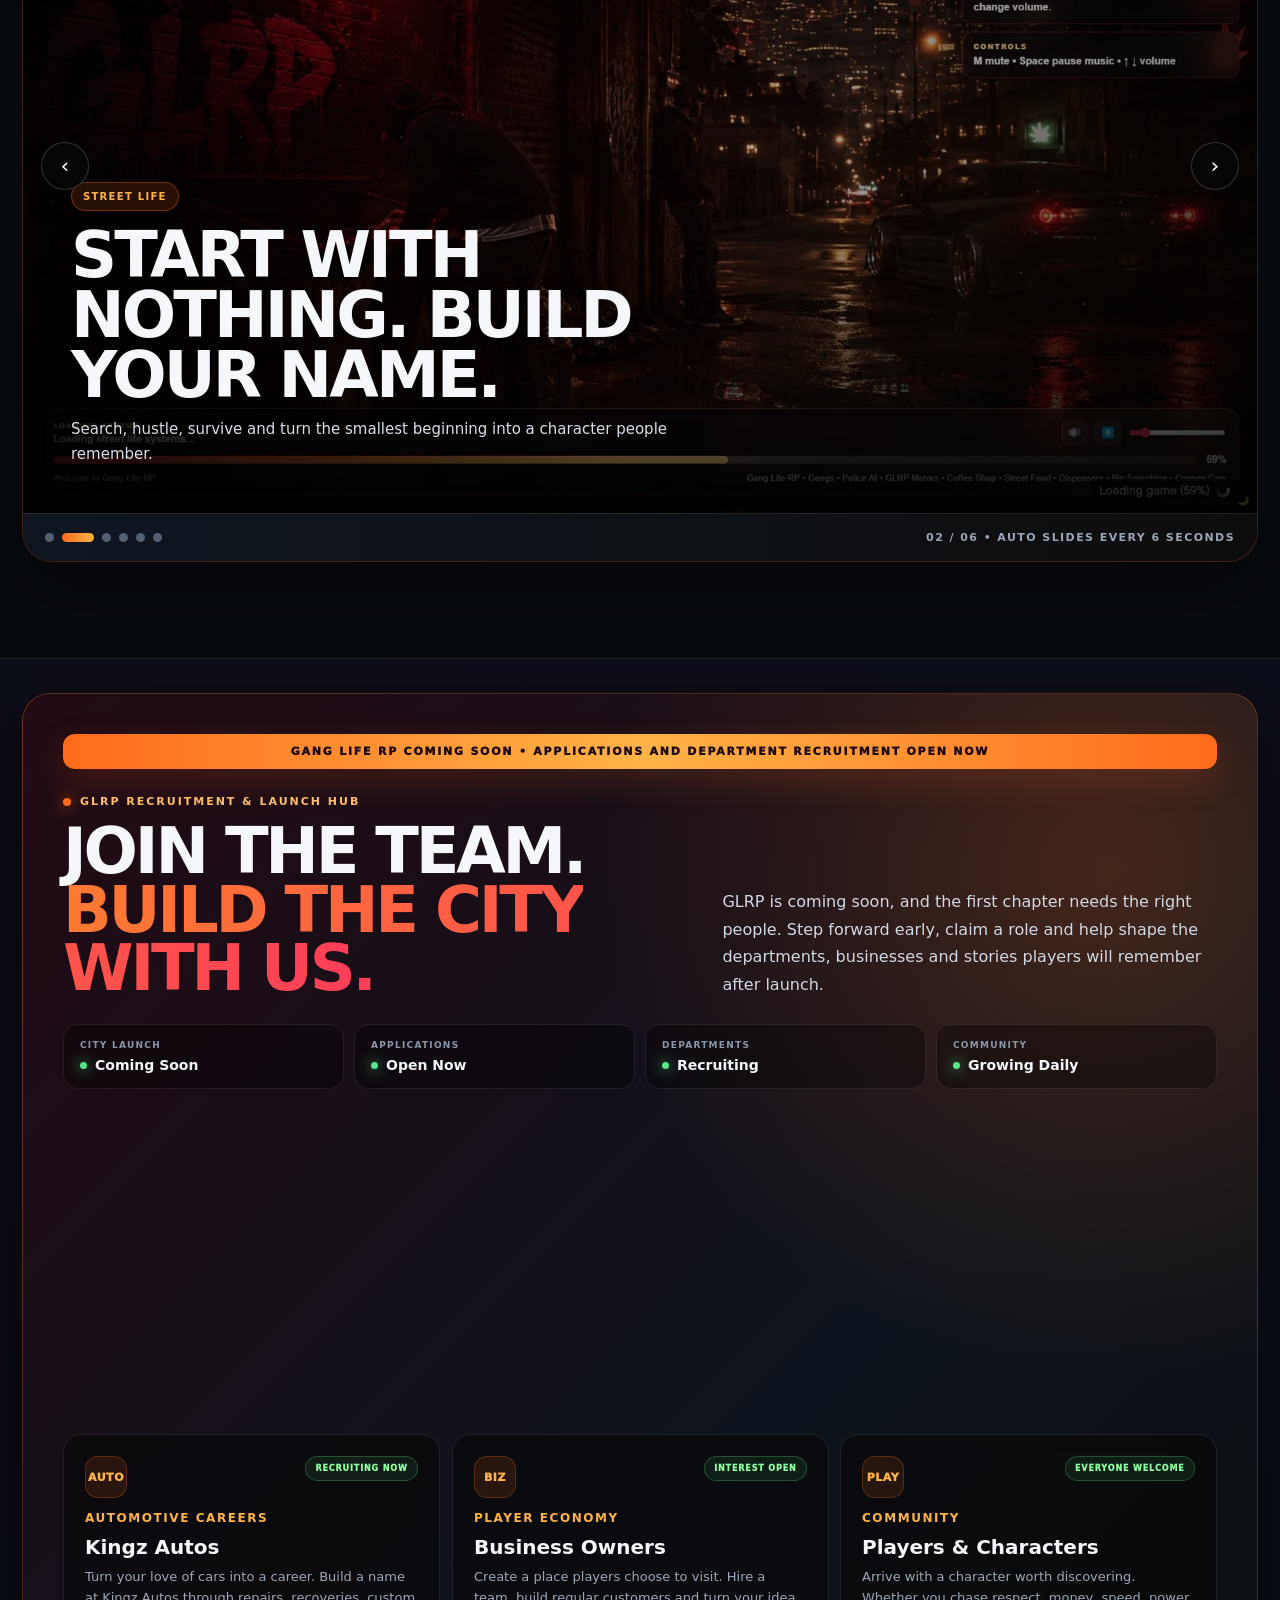
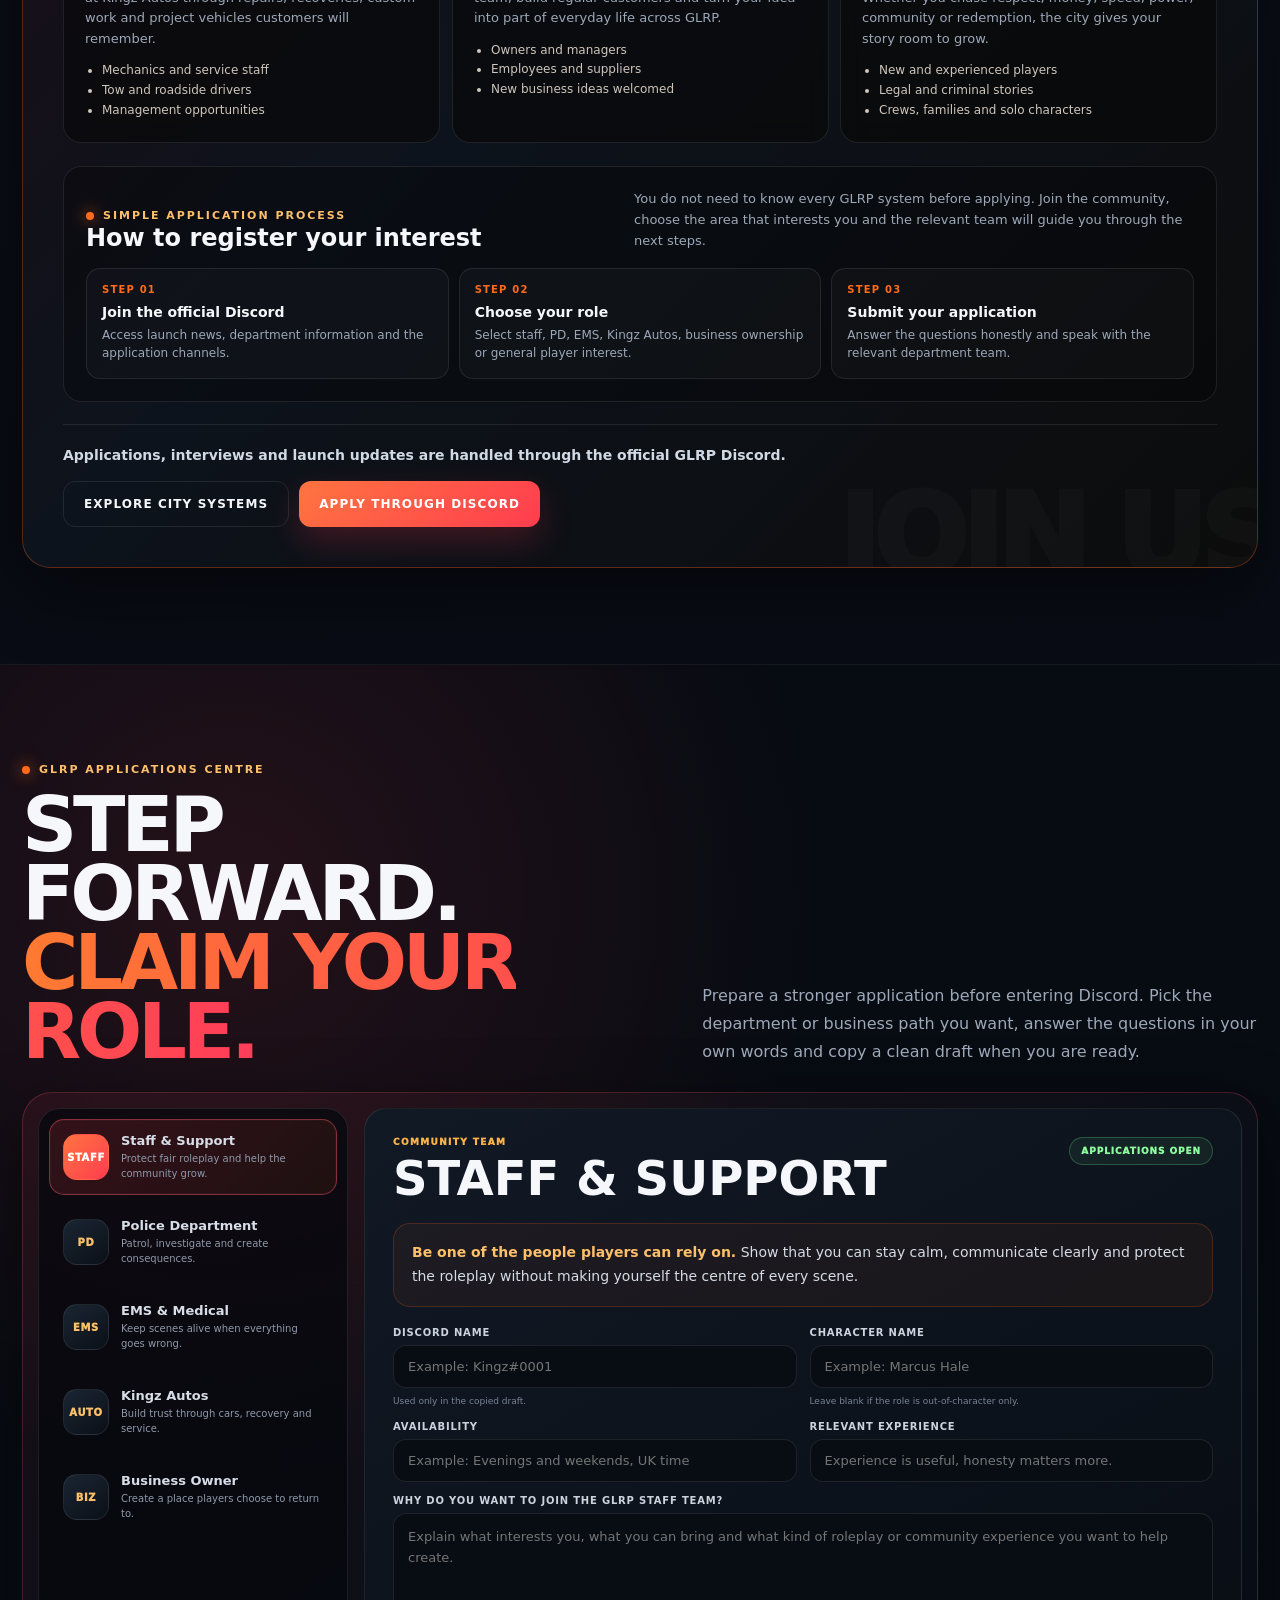
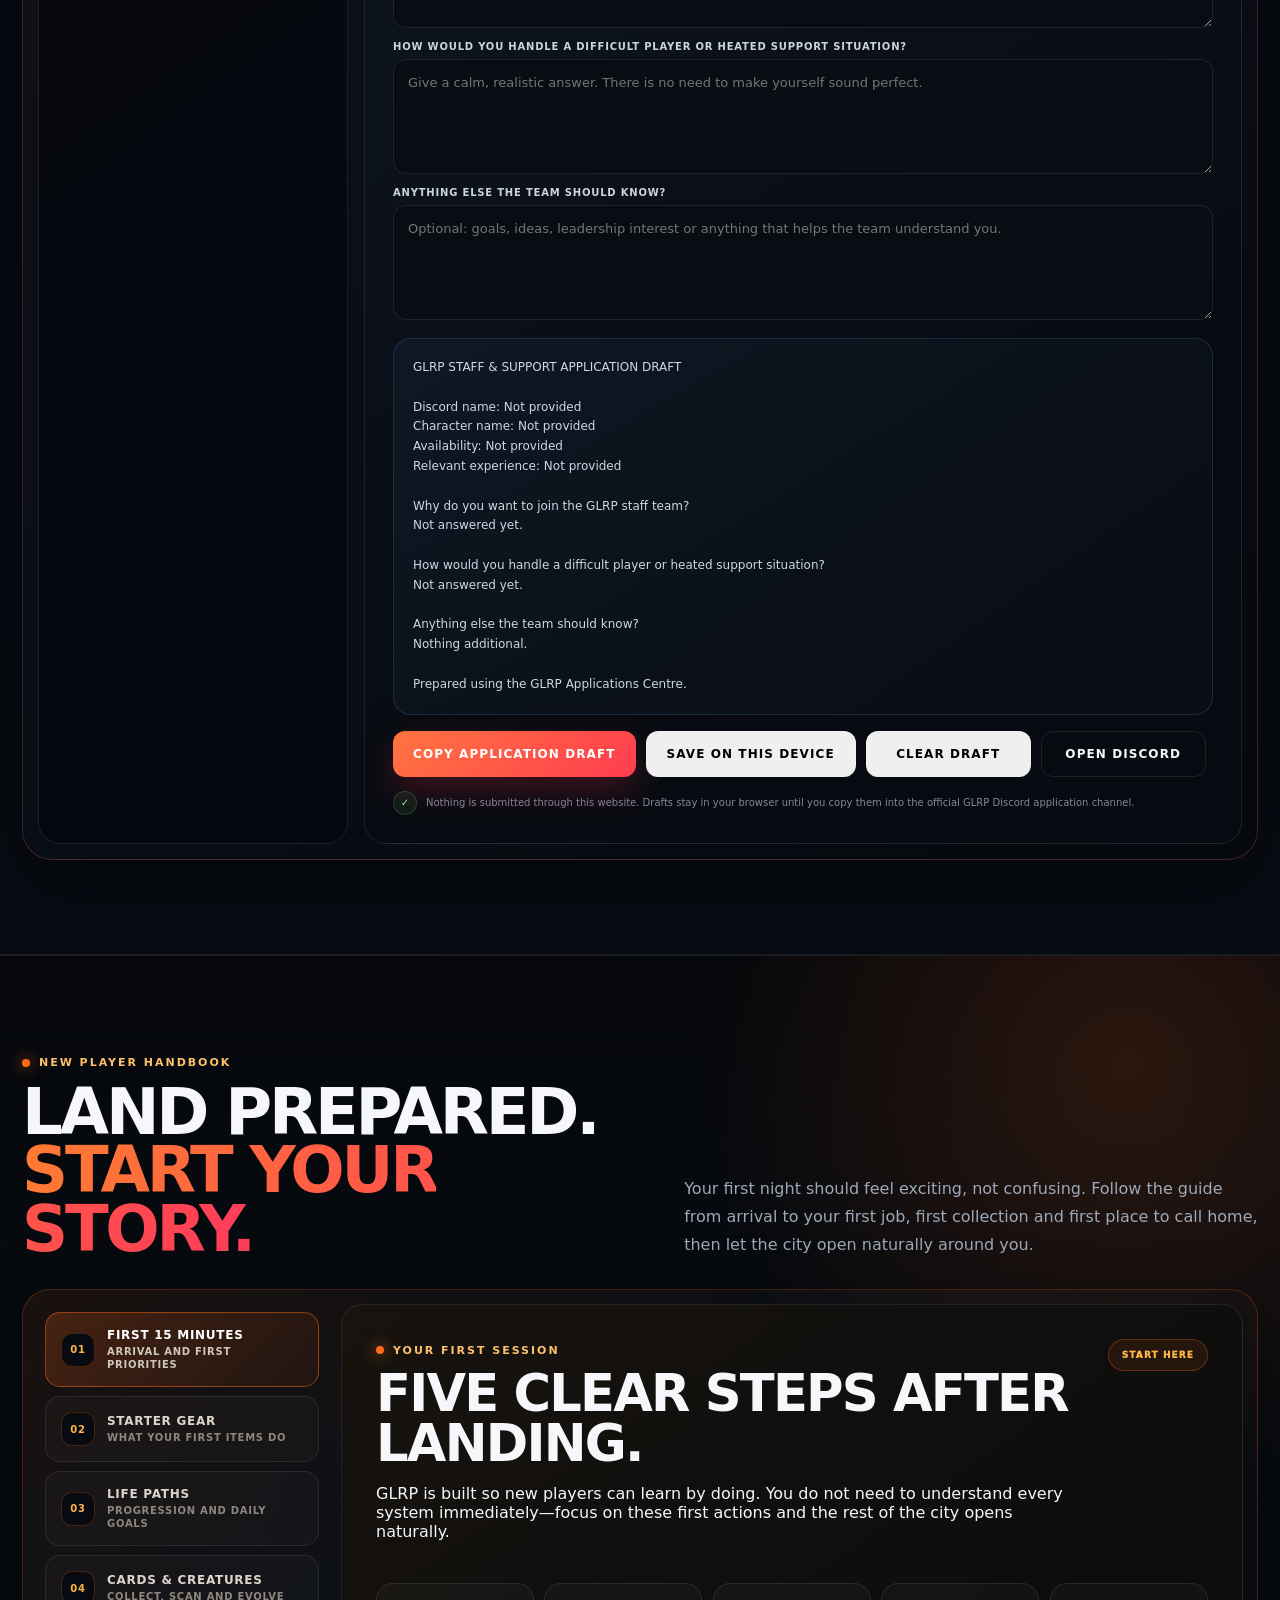
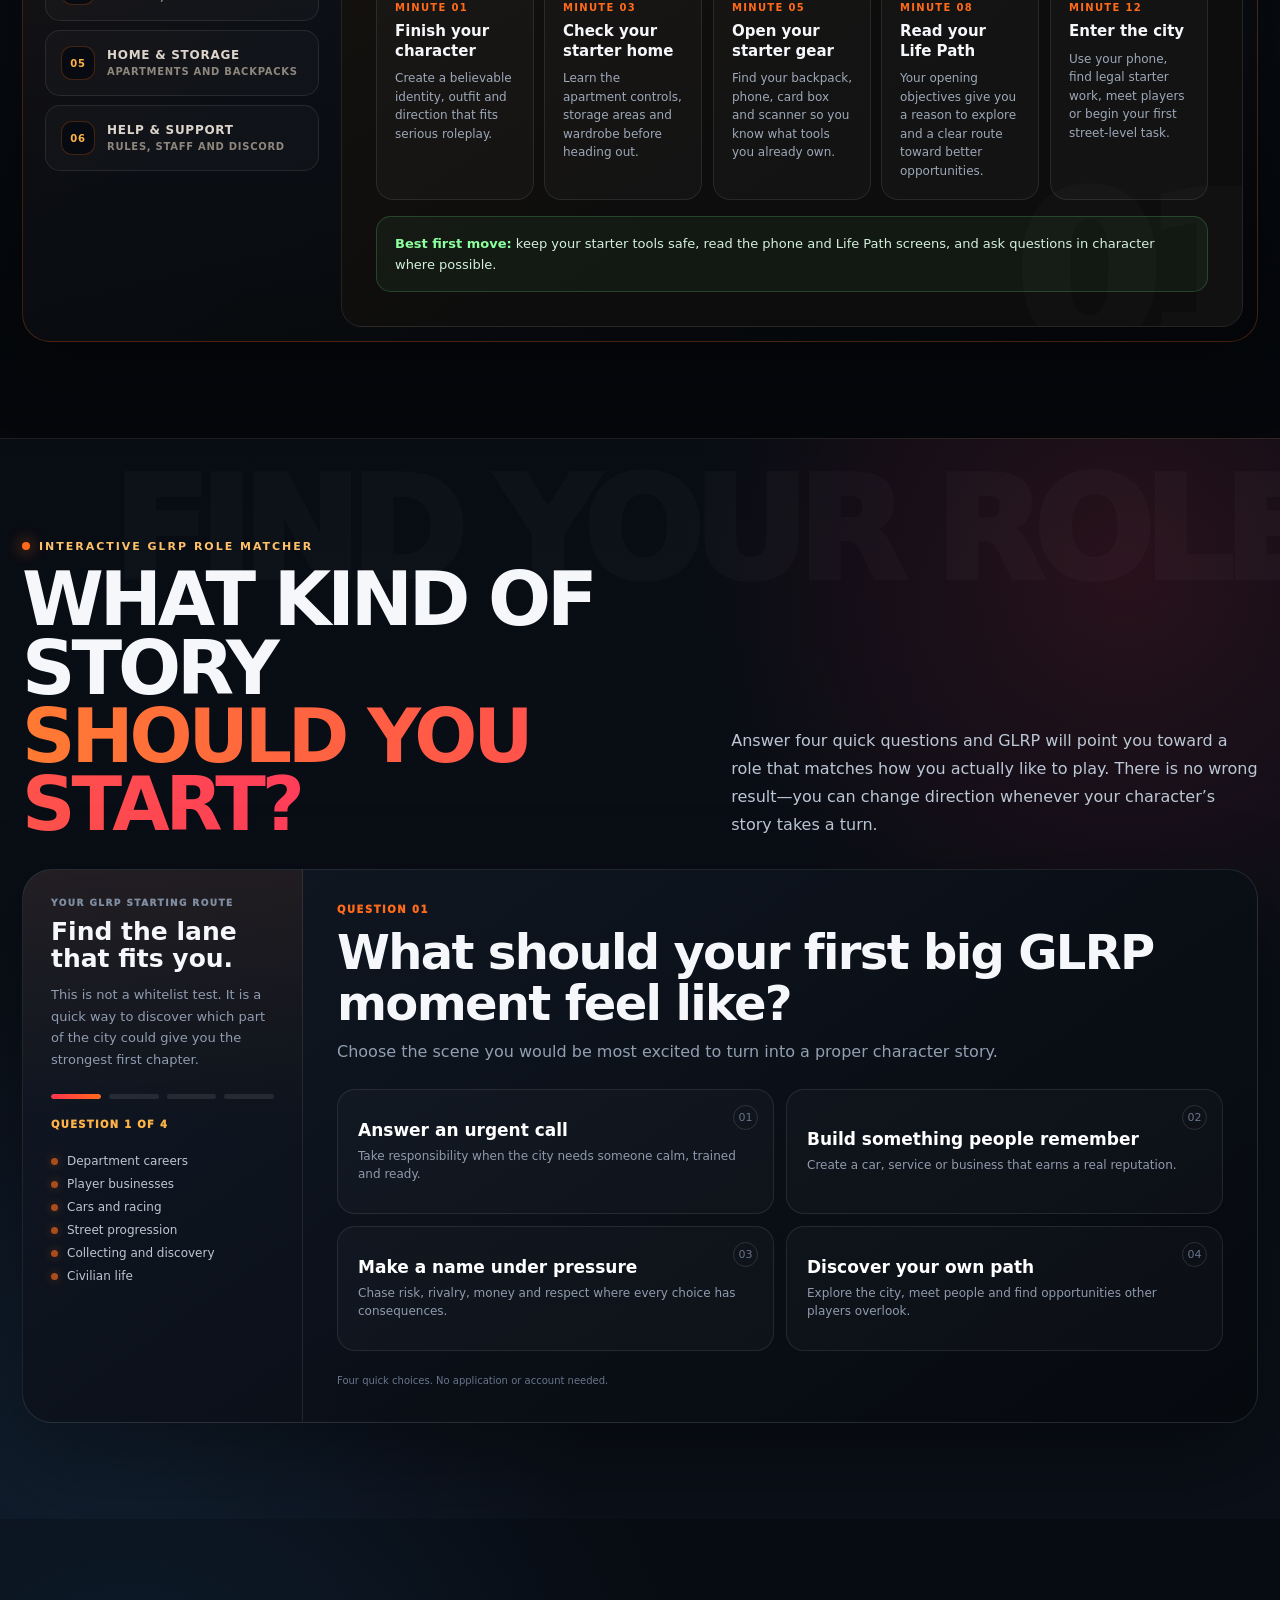
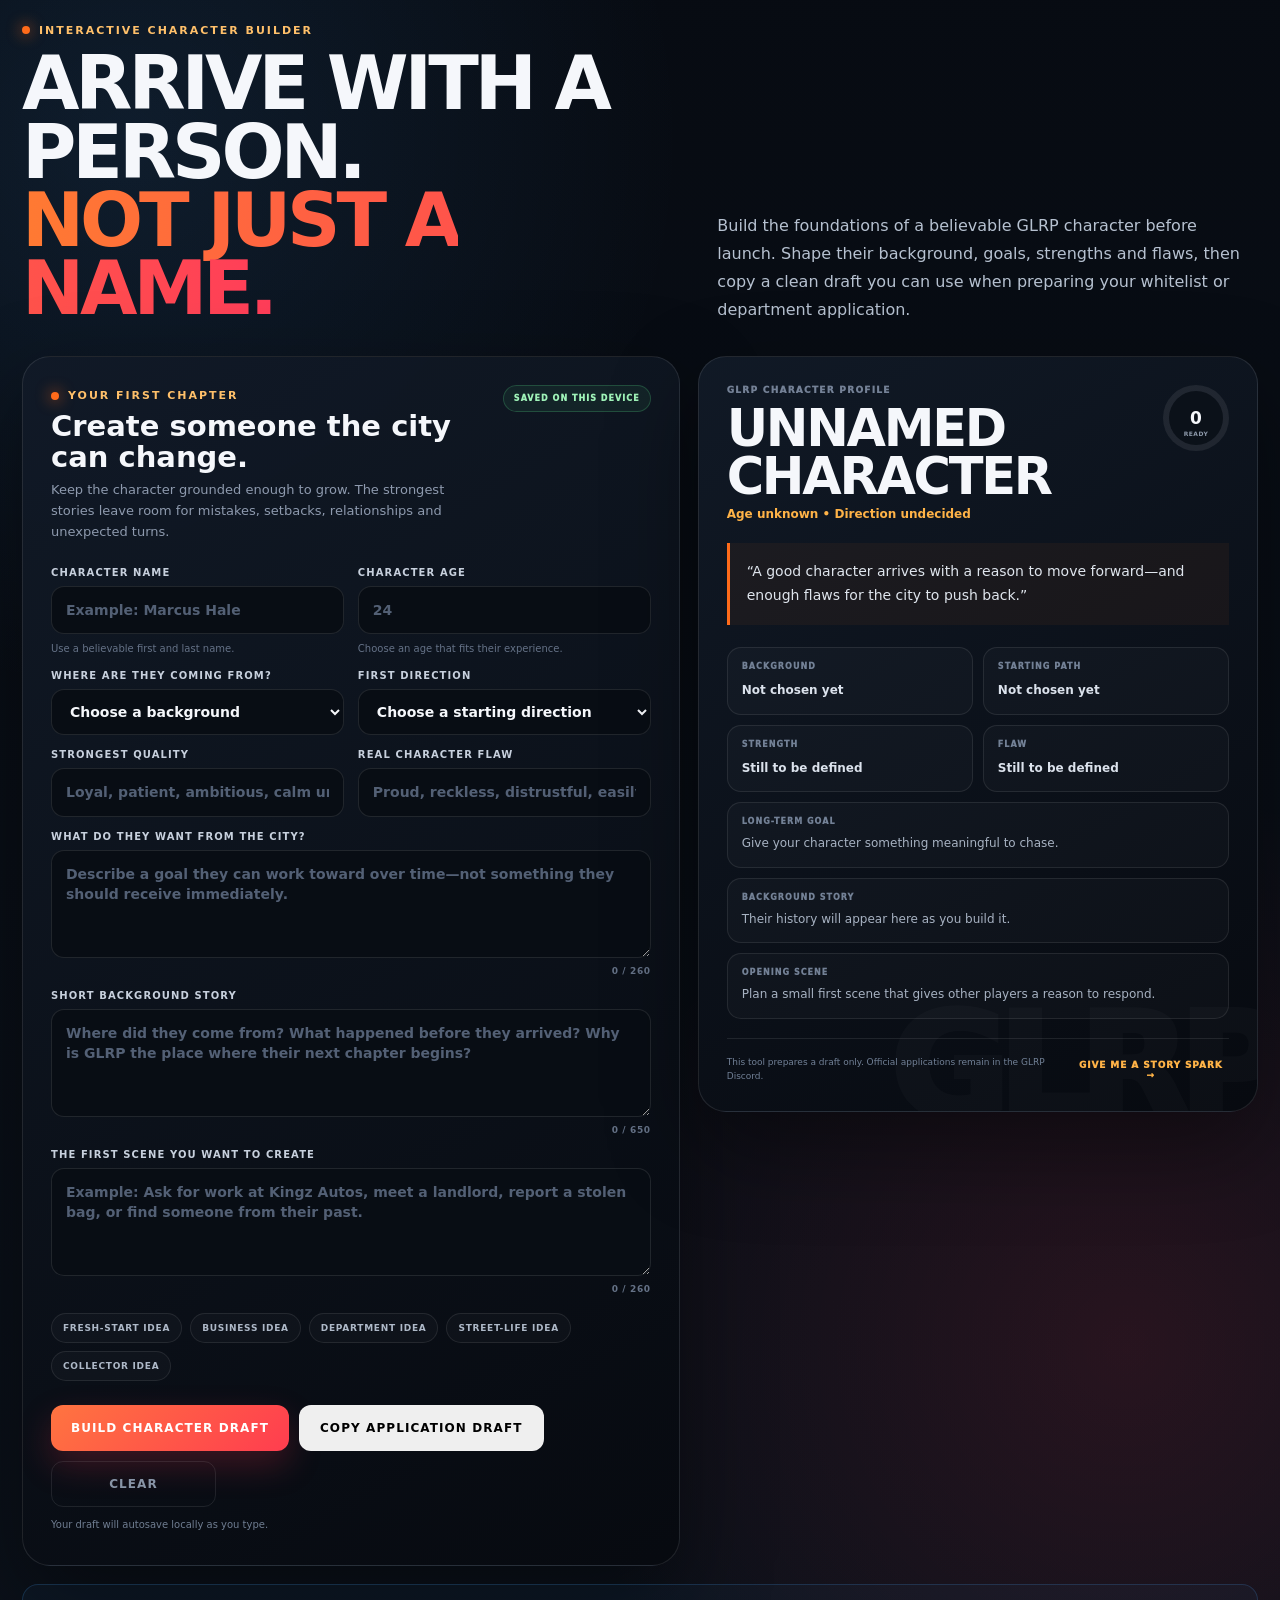
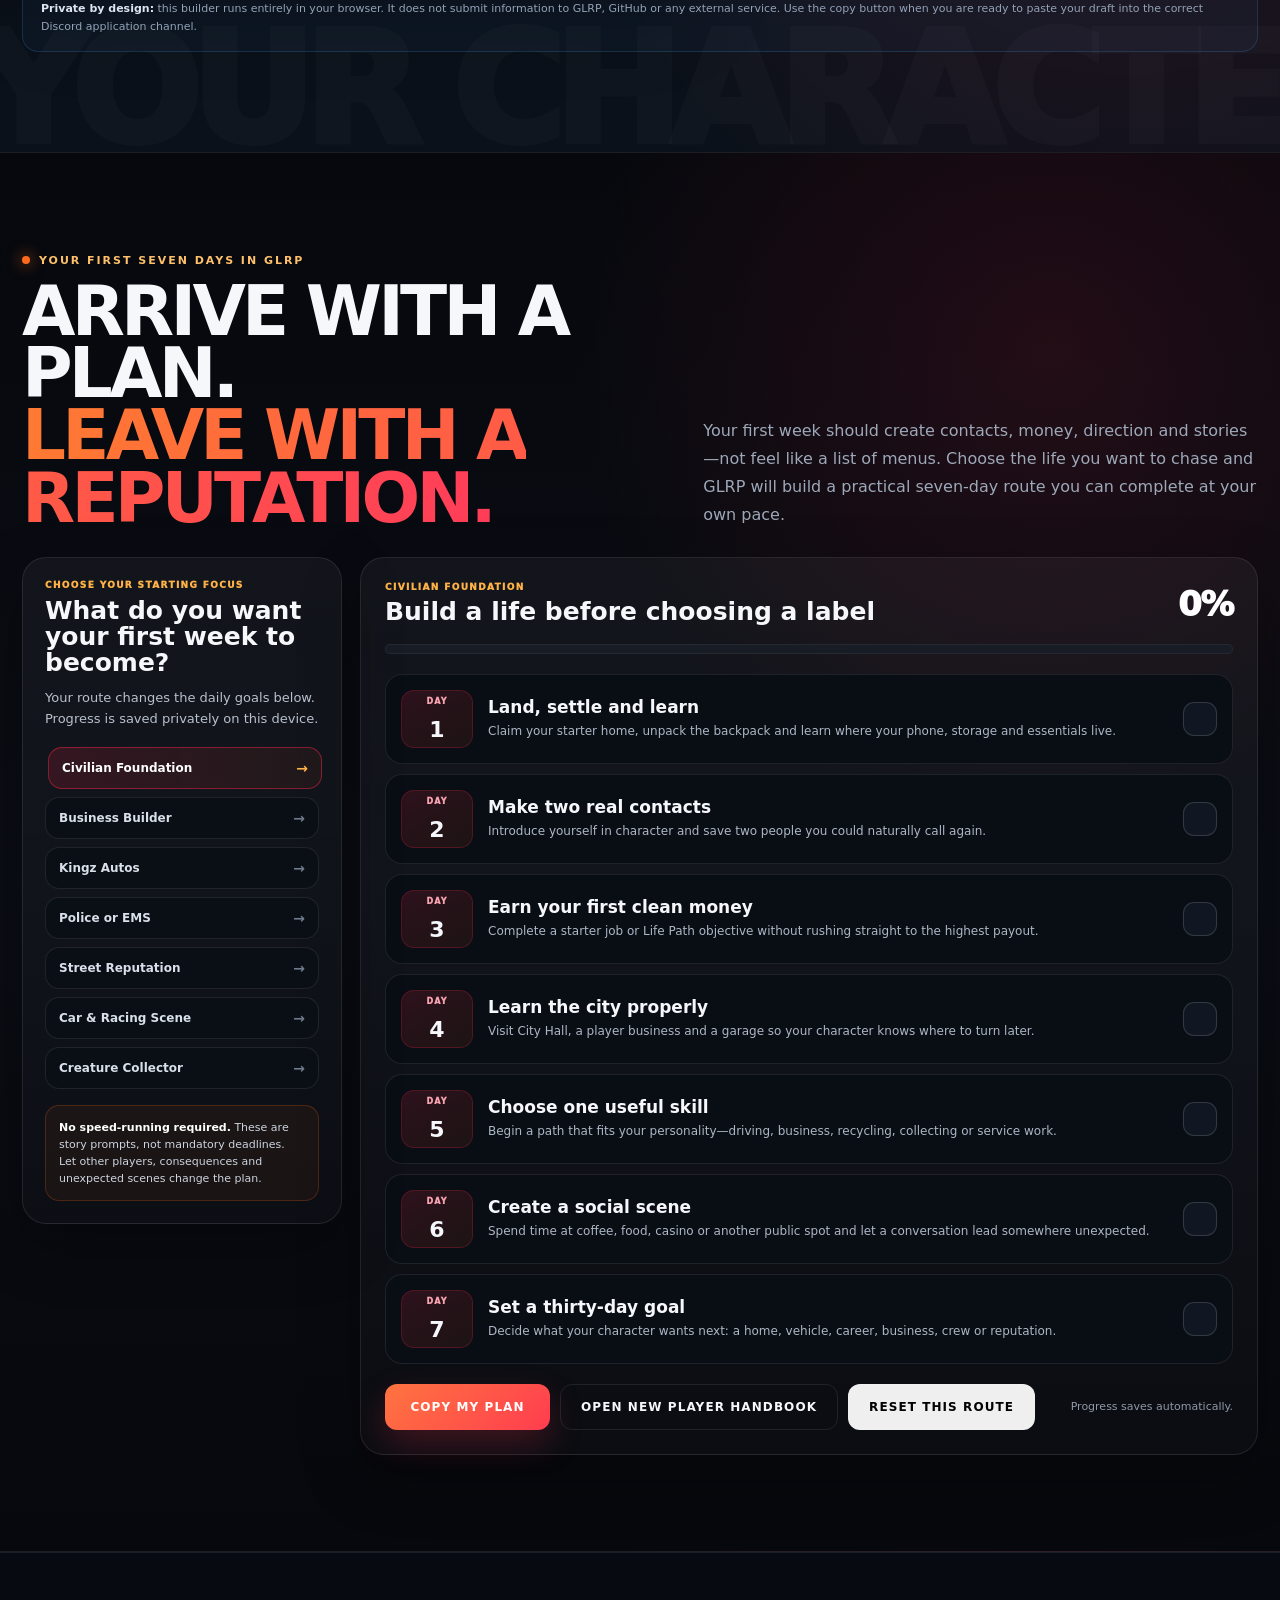
==== commit c2831900: "Add character images and visible role icons" ====
--- a/index.html
+++ b/index.html
@@ -328,51 +328,6 @@
 @media(max-width:980px){.media-head,.media-feature{grid-template-columns:1fr}.media-feature-visual{min-height:320px}.media-feature-visual:after{background:linear-gradient(0deg,#080c12 0%,transparent 48%)}.media-grid{grid-template-columns:repeat(6,1fr)}.media-card,.media-card:nth-child(5),.media-card:nth-child(6){grid-column:span 3}.media-card:nth-child(1),.media-card:nth-child(8){grid-column:span 6}}
 @media(max-width:680px){.media-hub{padding:72px 0}.media-head h2{font-size:46px}.media-feature-copy{padding:25px}.media-toolbar,.media-footer{align-items:flex-start;flex-direction:column}.media-count{display:none}.media-filters{width:100%;overflow-x:auto;flex-wrap:nowrap;padding-bottom:5px}.media-filter{white-space:nowrap}.media-grid{display:grid;grid-template-columns:1fr;grid-auto-rows:240px}.media-card,.media-card:nth-child(n){grid-column:auto;grid-row:auto}.media-footer .btn,.media-feature-actions,.media-feature-actions .btn{width:100%}}
 
-
-/* V3.2.6.1 — Hero action button readability */
-.btn:not(.primary){
-  color:#f7f9fc;
-  background:rgba(10,16,25,.88);
-  border-color:rgba(255,255,255,.24);
-  box-shadow:0 10px 28px rgba(0,0,0,.28);
-  text-shadow:0 1px 2px rgba(0,0,0,.75);
-}
-.btn:not(.primary):hover{
-  color:#fff;
-  background:rgba(19,29,43,.96);
-  border-color:rgba(255,255,255,.48);
-  box-shadow:0 15px 34px rgba(0,0,0,.38),0 0 24px rgba(255,107,26,.12);
-}
-.hero .actions .tour-launch{
-  color:#fff;
-  background:linear-gradient(135deg,#1a3657,#326fa7);
-  border-color:rgba(108,190,255,.72)!important;
-  box-shadow:0 12px 30px rgba(39,116,180,.34);
-}
-.hero .actions .tour-launch:before{color:#d8f1ff;}
-.hero .actions .pulse-launch{
-  color:#fff;
-  background:linear-gradient(135deg,#9f1834,#e04435 58%,#f07828);
-  border-color:rgba(255,132,90,.78)!important;
-  box-shadow:0 12px 32px rgba(224,52,62,.34);
-}
-.hero .actions .story-launch{
-  color:#fff;
-  background:linear-gradient(135deg,#542087,#8d3ac4 55%,#ca5bdc);
-  border-color:rgba(221,142,255,.75)!important;
-  box-shadow:0 12px 32px rgba(130,55,190,.34);
-}
-.hero .actions .tour-launch:hover,
-.hero .actions .pulse-launch:hover,
-.hero .actions .story-launch:hover{
-  filter:brightness(1.13) saturate(1.08);
-  transform:translateY(-3px);
-  border-color:#fff!important;
-}
-@media(max-width:760px){
-  .hero .actions .btn{min-height:50px;font-size:11px;}
-}
-
 </style>
 <style>
 /* V3.2.3 — Welcome & Visual Story Pass */
@@ -440,8 +395,8 @@
 .story-launch{position:relative;overflow:hidden}.story-launch:after{content:"";position:absolute;inset:auto 12px 7px;height:2px;border-radius:9px;background:linear-gradient(90deg,transparent,var(--gold),transparent);opacity:.65;transform:scaleX(.45);transition:transform .25s ease}.story-launch:hover:after{transform:scaleX(1)}
 .character-stories{position:fixed;inset:0;z-index:545;display:grid;place-items:center;padding:22px;background:rgba(2,4,8,.91);backdrop-filter:blur(20px);opacity:0;visibility:hidden;transition:opacity .28s ease,visibility .28s ease}.character-stories.open{opacity:1;visibility:visible}.character-stories-panel{width:min(1160px,100%);max-height:calc(100vh - 44px);overflow:auto;position:relative;border:1px solid rgba(255,255,255,.12);border-radius:30px;background:radial-gradient(circle at 9% 0,rgba(255,61,79,.13),transparent 31%),radial-gradient(circle at 91% 8%,rgba(75,142,255,.12),transparent 30%),#080c13;box-shadow:0 48px 150px rgba(0,0,0,.75);transform:translateY(18px) scale(.985);transition:transform .32s cubic-bezier(.2,.72,.2,1)}.character-stories.open .character-stories-panel{transform:none}.character-stories-close{position:absolute;right:18px;top:18px;z-index:5;width:44px;height:44px;display:grid;place-items:center;border-radius:50%;border:1px solid rgba(255,255,255,.14);background:rgba(4,7,11,.76);color:#fff;font-size:22px;cursor:pointer}.character-stories-close:hover{border-color:rgba(255,107,26,.7);color:var(--gold)}
 .character-stories-head{padding:52px 58px 26px;max-width:840px}.character-stories-head small{color:var(--gold);font-size:10px;font-weight:950;letter-spacing:.18em;text-transform:uppercase}.character-stories-head h2{font-size:clamp(43px,5.8vw,76px);line-height:.9;letter-spacing:-.06em;text-transform:uppercase;margin:14px 0 16px}.character-stories-head p{color:#aeb9c8;font-size:16px;line-height:1.72;margin:0}.character-stories-head .story-honesty{display:inline-flex;margin-top:16px;padding:8px 11px;border:1px solid rgba(255,255,255,.09);border-radius:999px;background:rgba(255,255,255,.035);color:#8996a8;font-size:9px;font-weight:850;letter-spacing:.1em;text-transform:uppercase}
-.character-stories-body{display:grid;grid-template-columns:280px 1fr;gap:20px;padding:0 58px 52px}.story-personas{display:grid;gap:9px;align-content:start}.story-persona{display:grid;grid-template-columns:42px 1fr;gap:12px;align-items:center;width:100%;padding:12px;border:1px solid rgba(255,255,255,.08);border-radius:15px;background:rgba(255,255,255,.025);color:#dce4ef;text-align:left;cursor:pointer;transition:.2s ease}.story-persona:hover,.story-persona.active{border-color:rgba(255,107,26,.52);background:linear-gradient(135deg,rgba(255,107,26,.13),rgba(255,255,255,.03));transform:translateX(3px)}.story-persona-icon{width:42px;height:42px;display:grid;place-items:center;border-radius:13px;background:#0e1520;border:1px solid rgba(255,255,255,.08);font-size:20px}.story-persona strong{display:block;font-size:12px;letter-spacing:.03em}.story-persona span{display:block;margin-top:4px;color:#7f8b9c;font-size:10px;line-height:1.35}
-.story-stage{min-height:515px;position:relative;overflow:hidden;border:1px solid rgba(255,255,255,.1);border-radius:24px;background:#0a0f17}.story-stage-image{position:absolute;inset:0;width:100%;height:100%;object-fit:cover;opacity:.5;transform:scale(1.03);transition:opacity .35s ease,transform 1.1s ease}.character-stories.open .story-stage-image{transform:scale(1.075)}.story-stage:after{content:"";position:absolute;inset:0;background:linear-gradient(90deg,rgba(5,8,13,.96) 0%,rgba(5,8,13,.82) 51%,rgba(5,8,13,.26) 100%),linear-gradient(0deg,rgba(5,8,13,.96),transparent 68%)}.story-stage-copy{position:relative;z-index:2;min-height:515px;display:flex;flex-direction:column;justify-content:flex-end;padding:34px;max-width:690px}.story-stage-tag{display:inline-flex;width:max-content;padding:8px 10px;border-radius:999px;border:1px solid rgba(255,255,255,.13);background:rgba(5,8,13,.62);color:var(--gold);font-size:9px;font-weight:950;letter-spacing:.13em;text-transform:uppercase}.story-stage h3{font-size:clamp(34px,4.5vw,58px);line-height:.94;letter-spacing:-.05em;text-transform:uppercase;margin:16px 0 13px}.story-quote{max-width:620px;color:#f2f5f8;font-size:clamp(18px,2vw,23px);font-weight:750;line-height:1.45;margin-bottom:15px}.story-description{color:#aeb9c8;font-size:14px;line-height:1.7;max-width:630px}.story-steps{display:flex;flex-wrap:wrap;gap:8px;margin:18px 0 0;padding:0;list-style:none}.story-steps li{padding:8px 10px;border:1px solid rgba(255,255,255,.09);border-radius:999px;background:rgba(4,7,11,.62);color:#d5dde8;font-size:9px;font-weight:850;letter-spacing:.07em;text-transform:uppercase}.story-actions{display:flex;align-items:center;gap:10px;flex-wrap:wrap;margin-top:22px}.story-actions a,.story-actions button{padding:12px 15px;border-radius:11px;border:1px solid rgba(255,255,255,.11);background:rgba(5,8,13,.68);color:#fff;font-size:9px;font-weight:950;letter-spacing:.1em;text-transform:uppercase;cursor:pointer}.story-actions a:first-child{background:linear-gradient(135deg,var(--orange),#d94318);border:0;color:#160709}.story-counter{margin-left:auto;color:#7f8b9d;font-size:10px;font-weight:850;letter-spacing:.1em;text-transform:uppercase}
+.character-stories-body{display:grid;grid-template-columns:280px 1fr;gap:20px;padding:0 58px 52px}.story-personas{display:grid;gap:9px;align-content:start}.story-persona{display:grid;grid-template-columns:42px 1fr;gap:12px;align-items:center;width:100%;padding:12px;border:1px solid rgba(255,255,255,.08);border-radius:15px;background:rgba(255,255,255,.025);color:#dce4ef;text-align:left;cursor:pointer;transition:.2s ease}.story-persona:hover,.story-persona.active{border-color:rgba(255,107,26,.52);background:linear-gradient(135deg,rgba(255,107,26,.13),rgba(255,255,255,.03));transform:translateX(3px)}.story-persona-icon{position:relative;width:42px;height:42px;display:grid;place-items:center;overflow:hidden;border-radius:13px;background-color:#0e1520;background-size:cover;background-position:center;border:1px solid rgba(255,255,255,.18);box-shadow:inset 0 0 0 1px rgba(255,255,255,.05),0 8px 18px rgba(0,0,0,.28)}.story-persona-icon:after{content:"";position:absolute;inset:0;background:linear-gradient(145deg,rgba(5,8,13,.08),rgba(5,8,13,.7))}.story-persona-icon b{position:relative;z-index:1;display:grid;place-items:center;width:25px;height:25px;border-radius:8px;background:rgba(5,8,13,.62);border:1px solid rgba(255,255,255,.2);color:#fff;font-size:15px;line-height:1;text-shadow:0 2px 8px #000;backdrop-filter:blur(4px)}.story-persona strong{display:block;font-size:12px;letter-spacing:.03em}.story-persona span{display:block;margin-top:4px;color:#7f8b9c;font-size:10px;line-height:1.35}
+.story-stage{min-height:515px;position:relative;overflow:hidden;border:1px solid rgba(255,255,255,.1);border-radius:24px;background:#0a0f17}.story-stage-image{position:absolute;inset:0;width:100%;height:100%;object-fit:cover;opacity:.68;transform:scale(1.03);transition:opacity .35s ease,transform 1.1s ease}.character-stories.open .story-stage-image{transform:scale(1.075)}.story-stage:after{content:"";position:absolute;inset:0;background:linear-gradient(90deg,rgba(5,8,13,.94) 0%,rgba(5,8,13,.76) 48%,rgba(5,8,13,.12) 100%),linear-gradient(0deg,rgba(5,8,13,.92),transparent 68%)}.story-stage-copy{position:relative;z-index:2;min-height:515px;display:flex;flex-direction:column;justify-content:flex-end;padding:34px;max-width:690px}.story-stage-tag{display:inline-flex;width:max-content;padding:8px 10px;border-radius:999px;border:1px solid rgba(255,255,255,.13);background:rgba(5,8,13,.62);color:var(--gold);font-size:9px;font-weight:950;letter-spacing:.13em;text-transform:uppercase}.story-stage h3{font-size:clamp(34px,4.5vw,58px);line-height:.94;letter-spacing:-.05em;text-transform:uppercase;margin:16px 0 13px}.story-quote{max-width:620px;color:#f2f5f8;font-size:clamp(18px,2vw,23px);font-weight:750;line-height:1.45;margin-bottom:15px}.story-description{color:#aeb9c8;font-size:14px;line-height:1.7;max-width:630px}.story-steps{display:flex;flex-wrap:wrap;gap:8px;margin:18px 0 0;padding:0;list-style:none}.story-steps li{padding:8px 10px;border:1px solid rgba(255,255,255,.09);border-radius:999px;background:rgba(4,7,11,.62);color:#d5dde8;font-size:9px;font-weight:850;letter-spacing:.07em;text-transform:uppercase}.story-actions{display:flex;align-items:center;gap:10px;flex-wrap:wrap;margin-top:22px}.story-actions a,.story-actions button{padding:12px 15px;border-radius:11px;border:1px solid rgba(255,255,255,.11);background:rgba(5,8,13,.68);color:#fff;font-size:9px;font-weight:950;letter-spacing:.1em;text-transform:uppercase;cursor:pointer}.story-actions a:first-child{background:linear-gradient(135deg,var(--orange),#d94318);border:0;color:#160709}.story-counter{margin-left:auto;color:#7f8b9d;font-size:10px;font-weight:850;letter-spacing:.1em;text-transform:uppercase}
 body.character-stories-open{overflow:hidden}
 @media(max-width:900px){.character-stories{padding:10px}.character-stories-head{padding:50px 24px 24px}.character-stories-body{grid-template-columns:1fr;padding:0 24px 30px}.story-personas{display:flex;overflow-x:auto;padding-bottom:6px}.story-persona{min-width:190px}.story-stage,.story-stage-copy{min-height:500px}.story-stage:after{background:linear-gradient(0deg,rgba(5,8,13,.98) 0%,rgba(5,8,13,.74) 65%,rgba(5,8,13,.2) 100%)}}
 @media(max-width:560px){.character-stories-head h2{font-size:40px}.character-stories-head p{font-size:14px}.character-stories-body{padding-inline:14px}.story-stage-copy{padding:23px}.story-stage h3{font-size:36px}.story-quote{font-size:17px}.story-counter{width:100%;margin-left:0}}
@@ -2481,7 +2436,7 @@
     active=(index+stories.length)%stories.length;
     const story=stories[active];
     image.style.opacity='0';
-    window.setTimeout(()=>{image.src=story.image;image.alt=story.title+' GLRP story';image.style.opacity='.5';},120);
+    window.setTimeout(()=>{image.src=story.image;image.alt=story.title+' GLRP story';image.style.opacity='.68';},120);
     tag.textContent=story.tag;
     title.textContent=story.title;
     quote.textContent=story.quote;
@@ -2503,7 +2458,7 @@
     button.className='story-persona'+(index===0?' active':'');
     button.setAttribute('role','tab');
     button.setAttribute('aria-selected',index===0?'true':'false');
-    button.innerHTML='<span class="story-persona-icon">'+story.icon+'</span><span><strong>'+story.label+'</strong><span>'+story.sub+'</span></span>';
+    button.innerHTML='<span class="story-persona-icon" style="background-image:url(&quot;'+story.image+'&quot;)"><b aria-hidden="true">'+story.icon+'</b></span><span><strong>'+story.label+'</strong><span>'+story.sub+'</span></span>';
     button.addEventListener('click',()=>{render(index);restartTimer();});
     personaList.appendChild(button);
   });
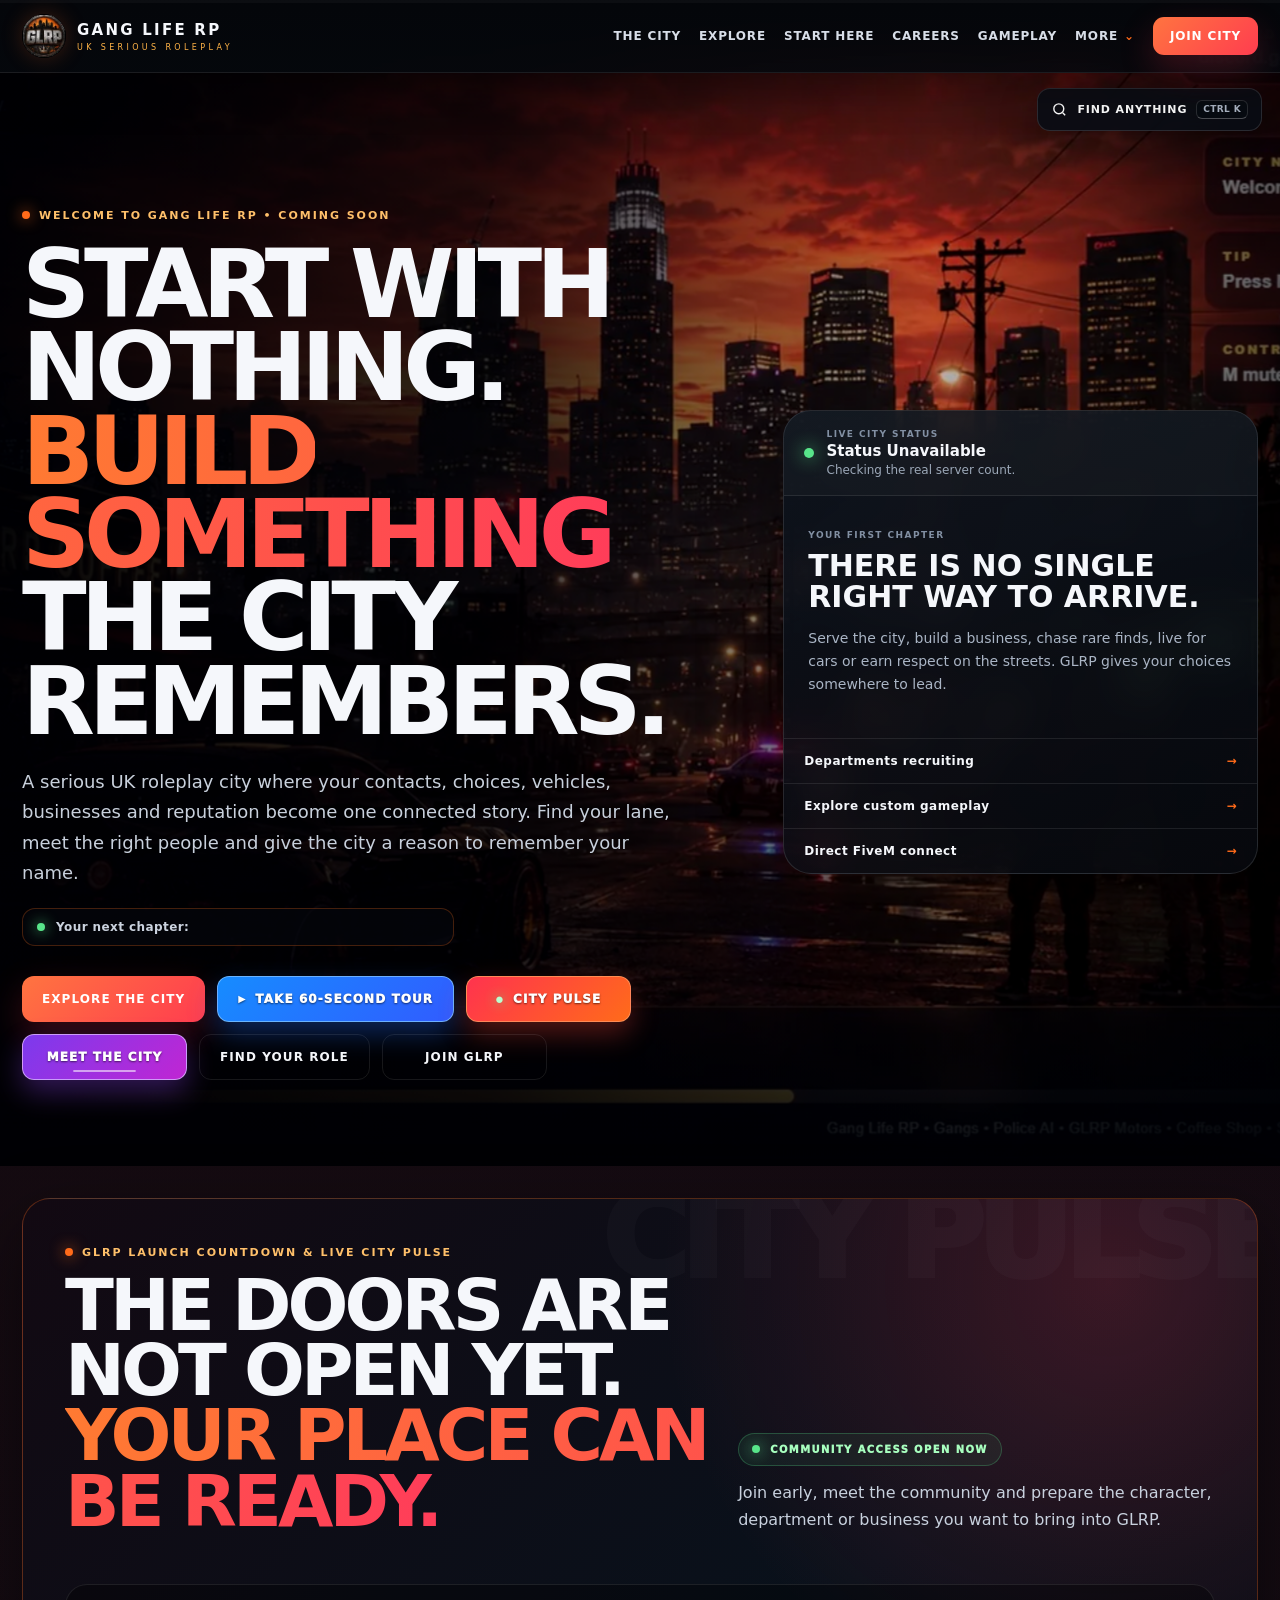
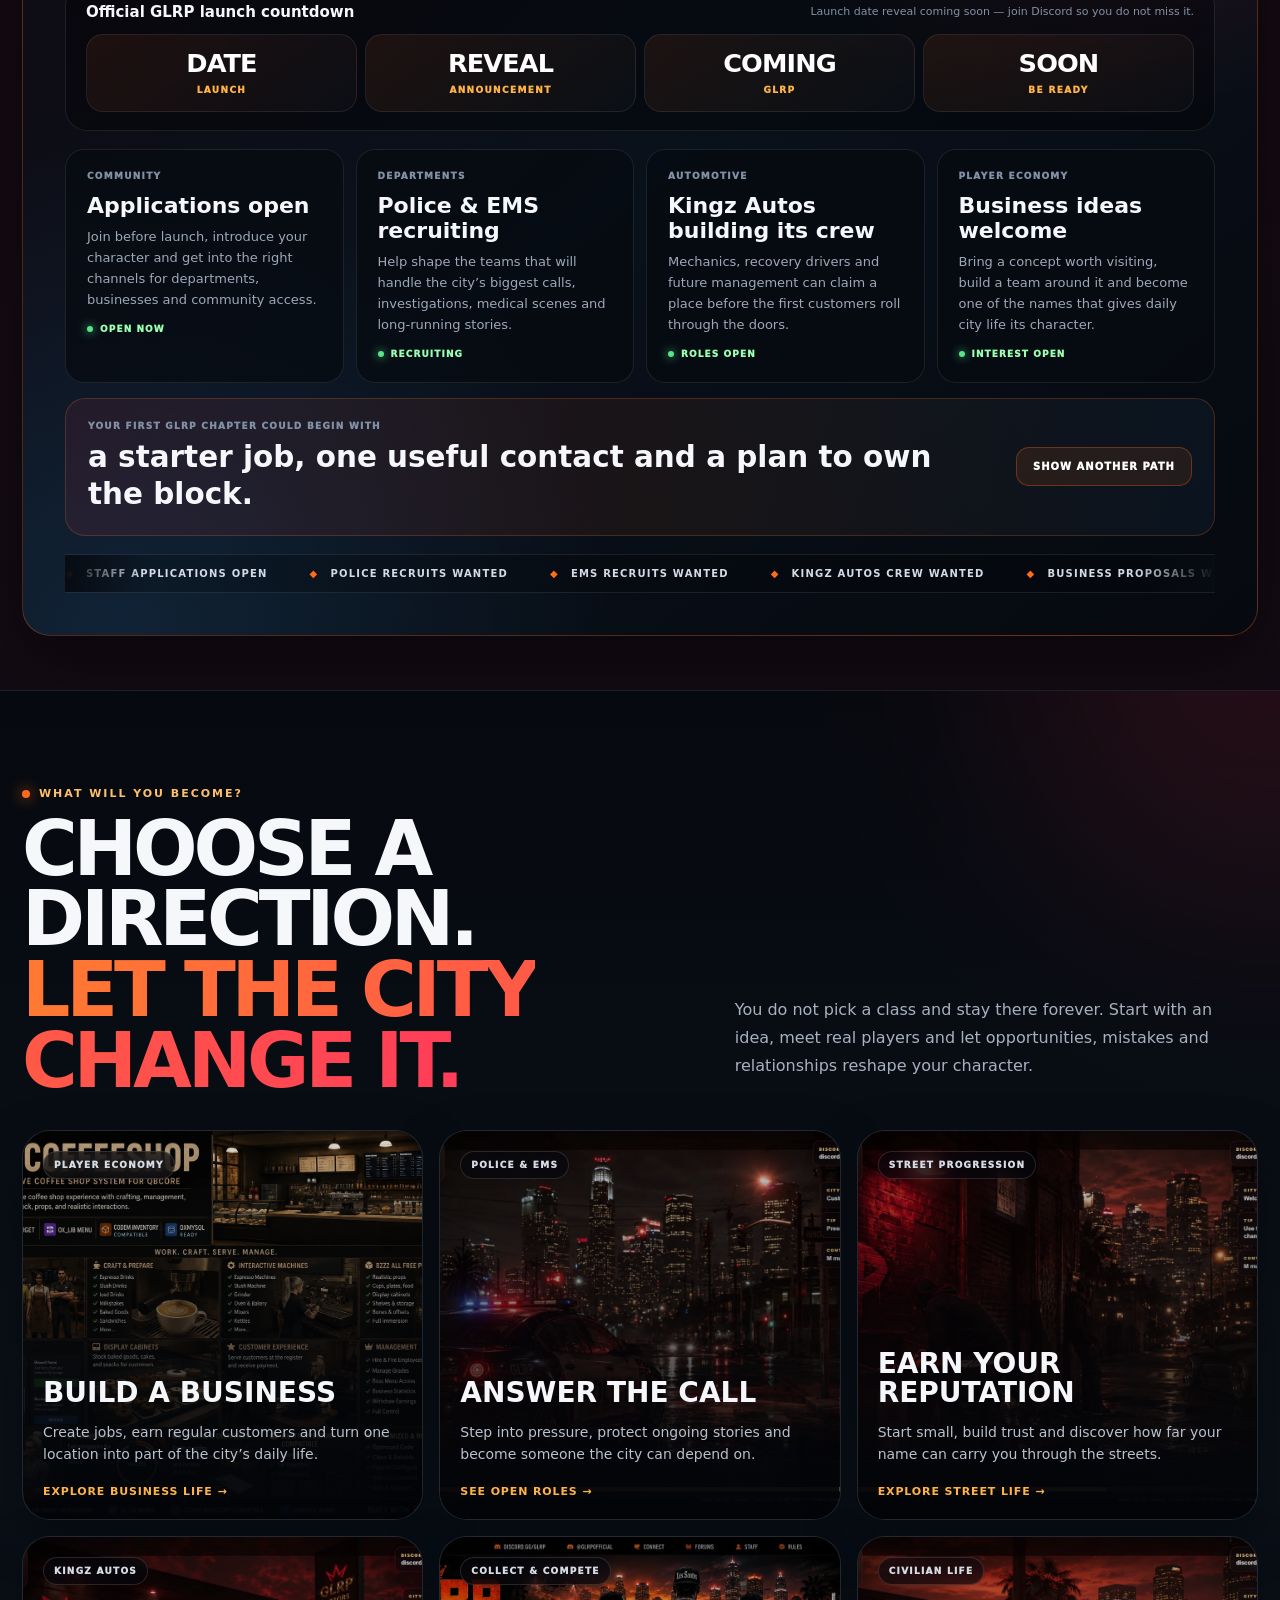
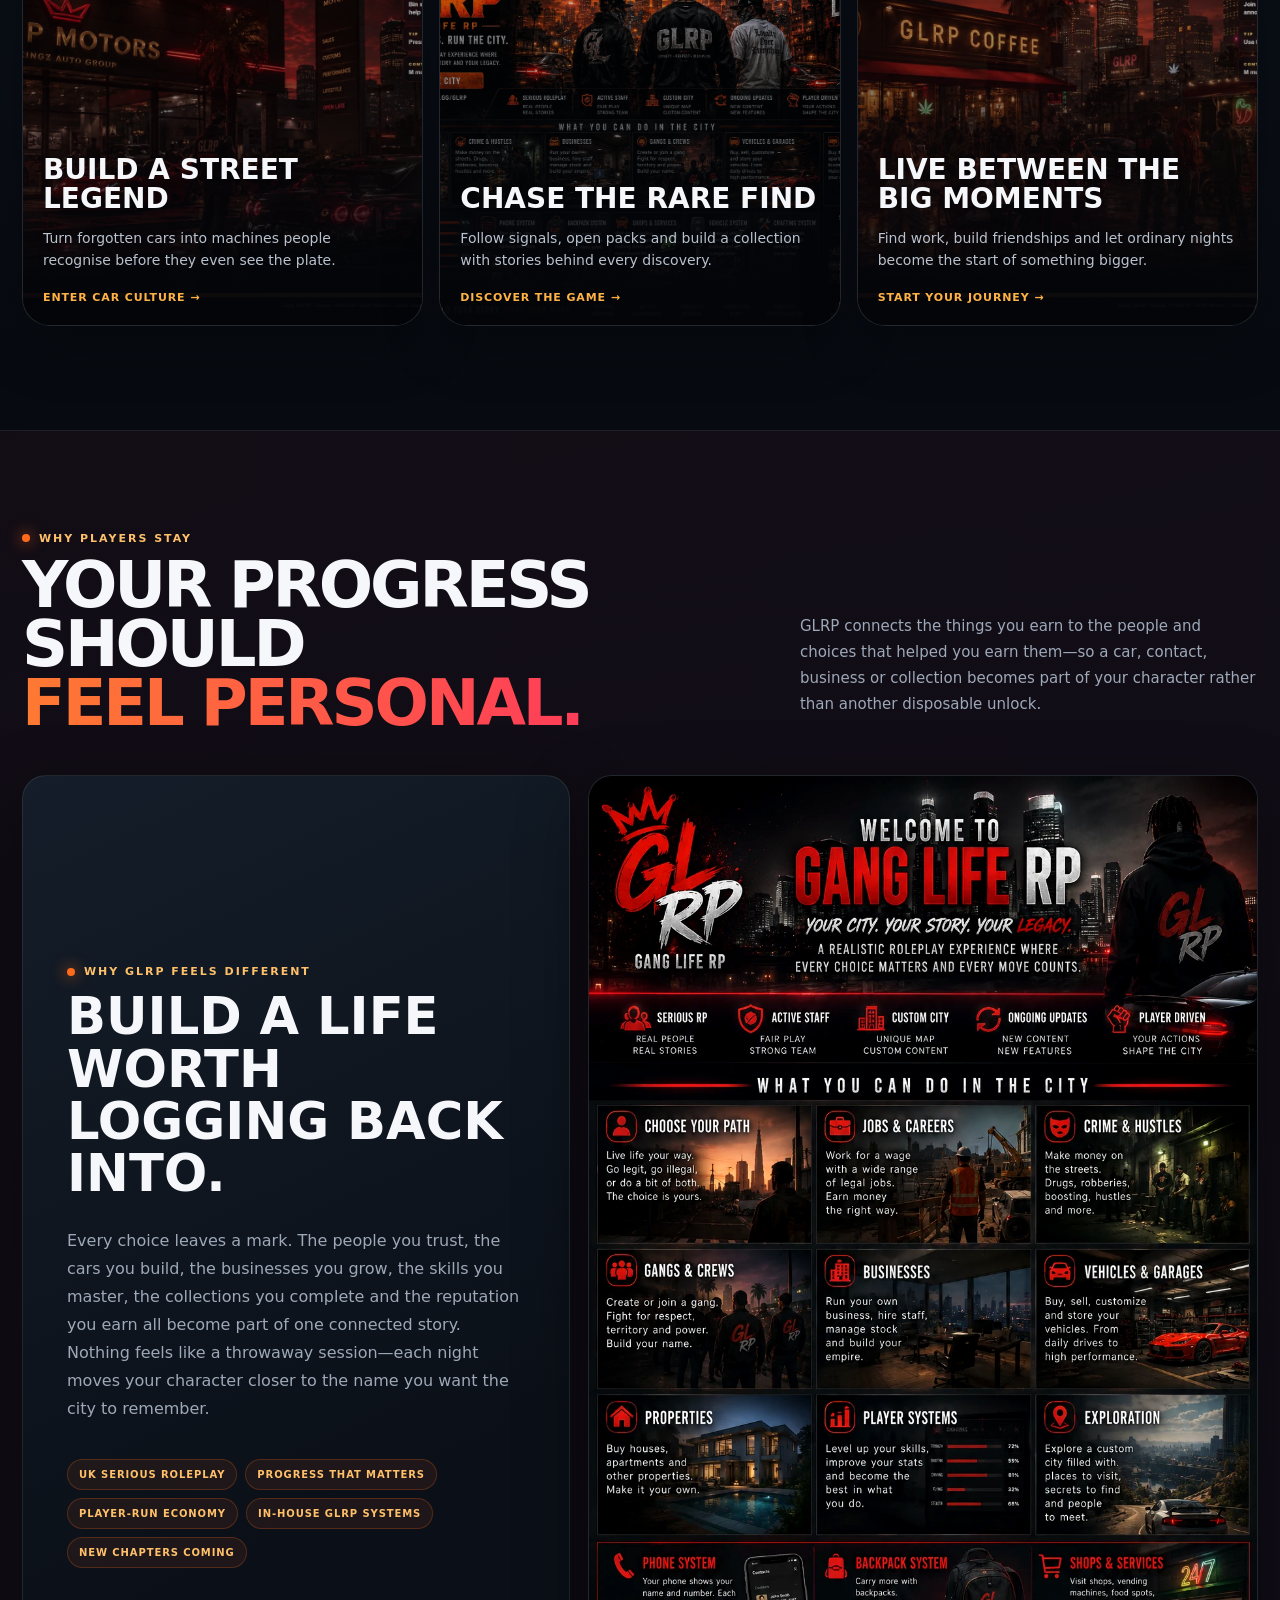
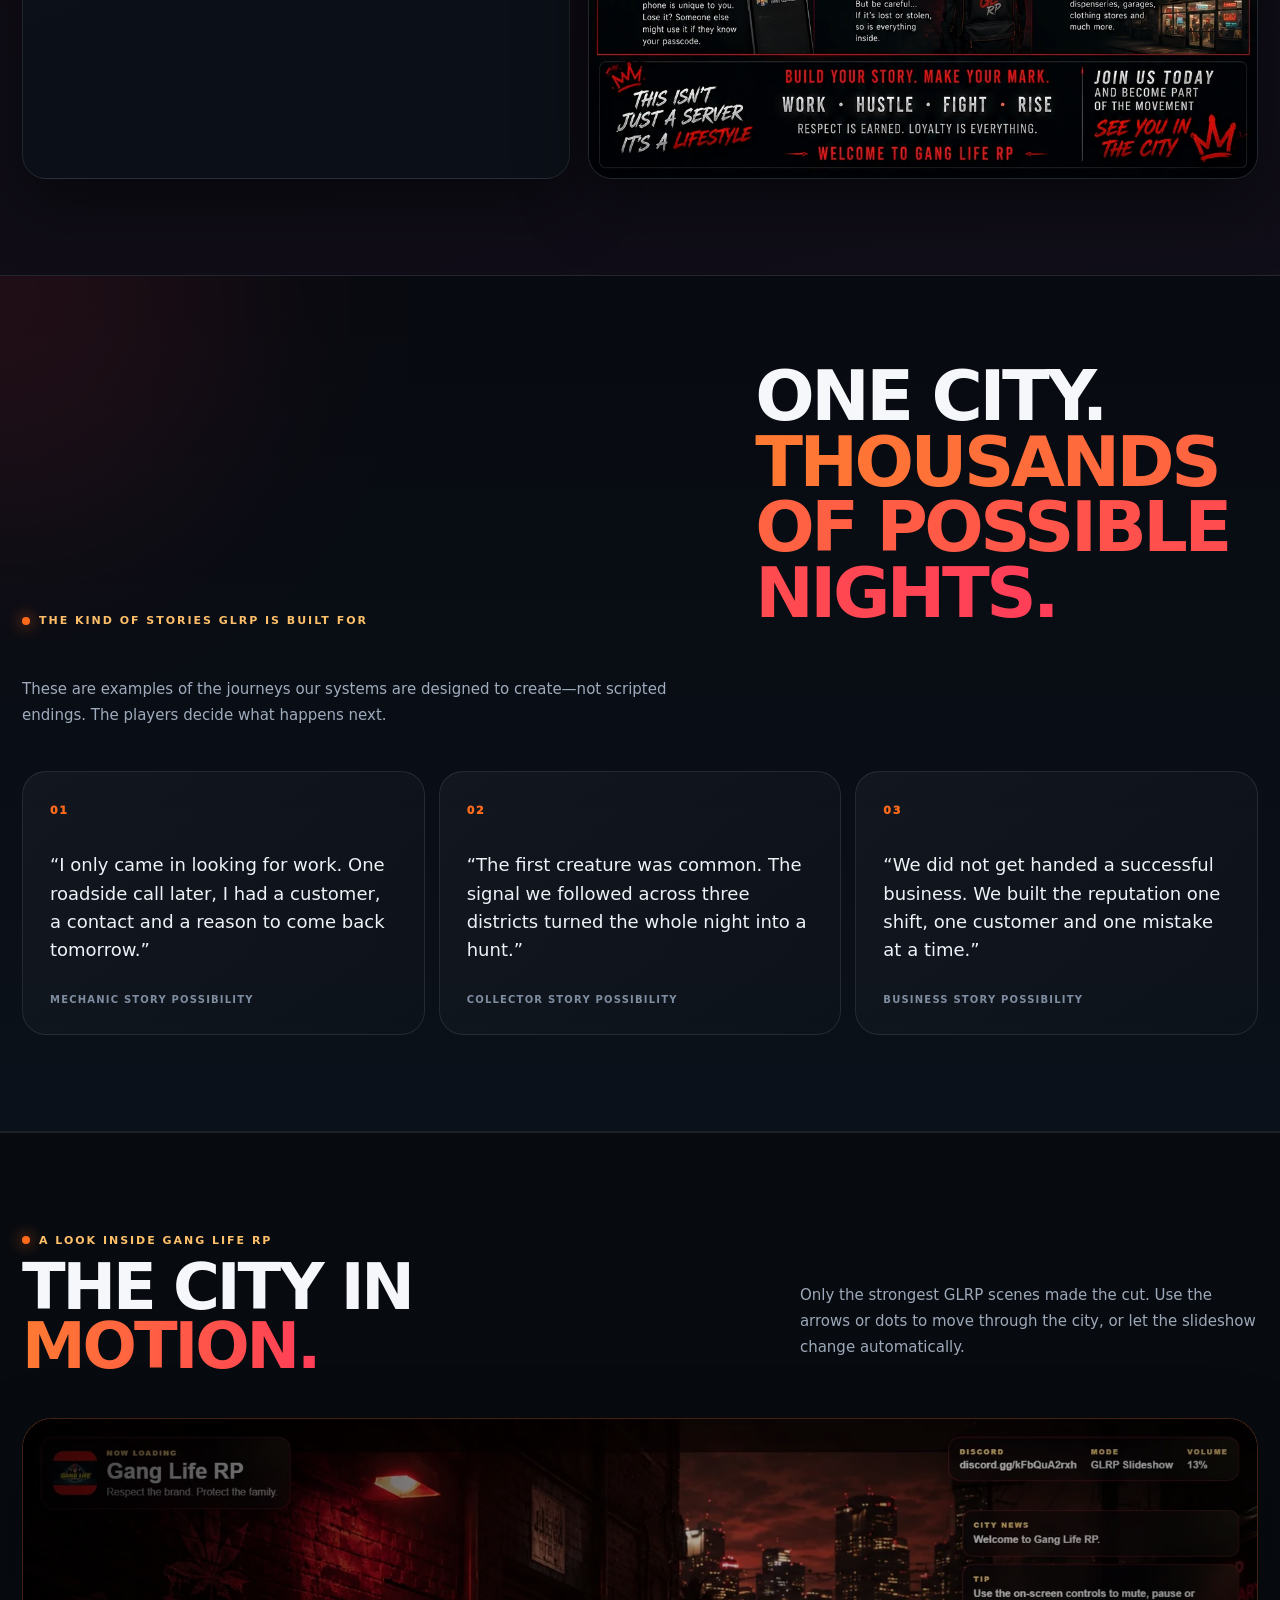
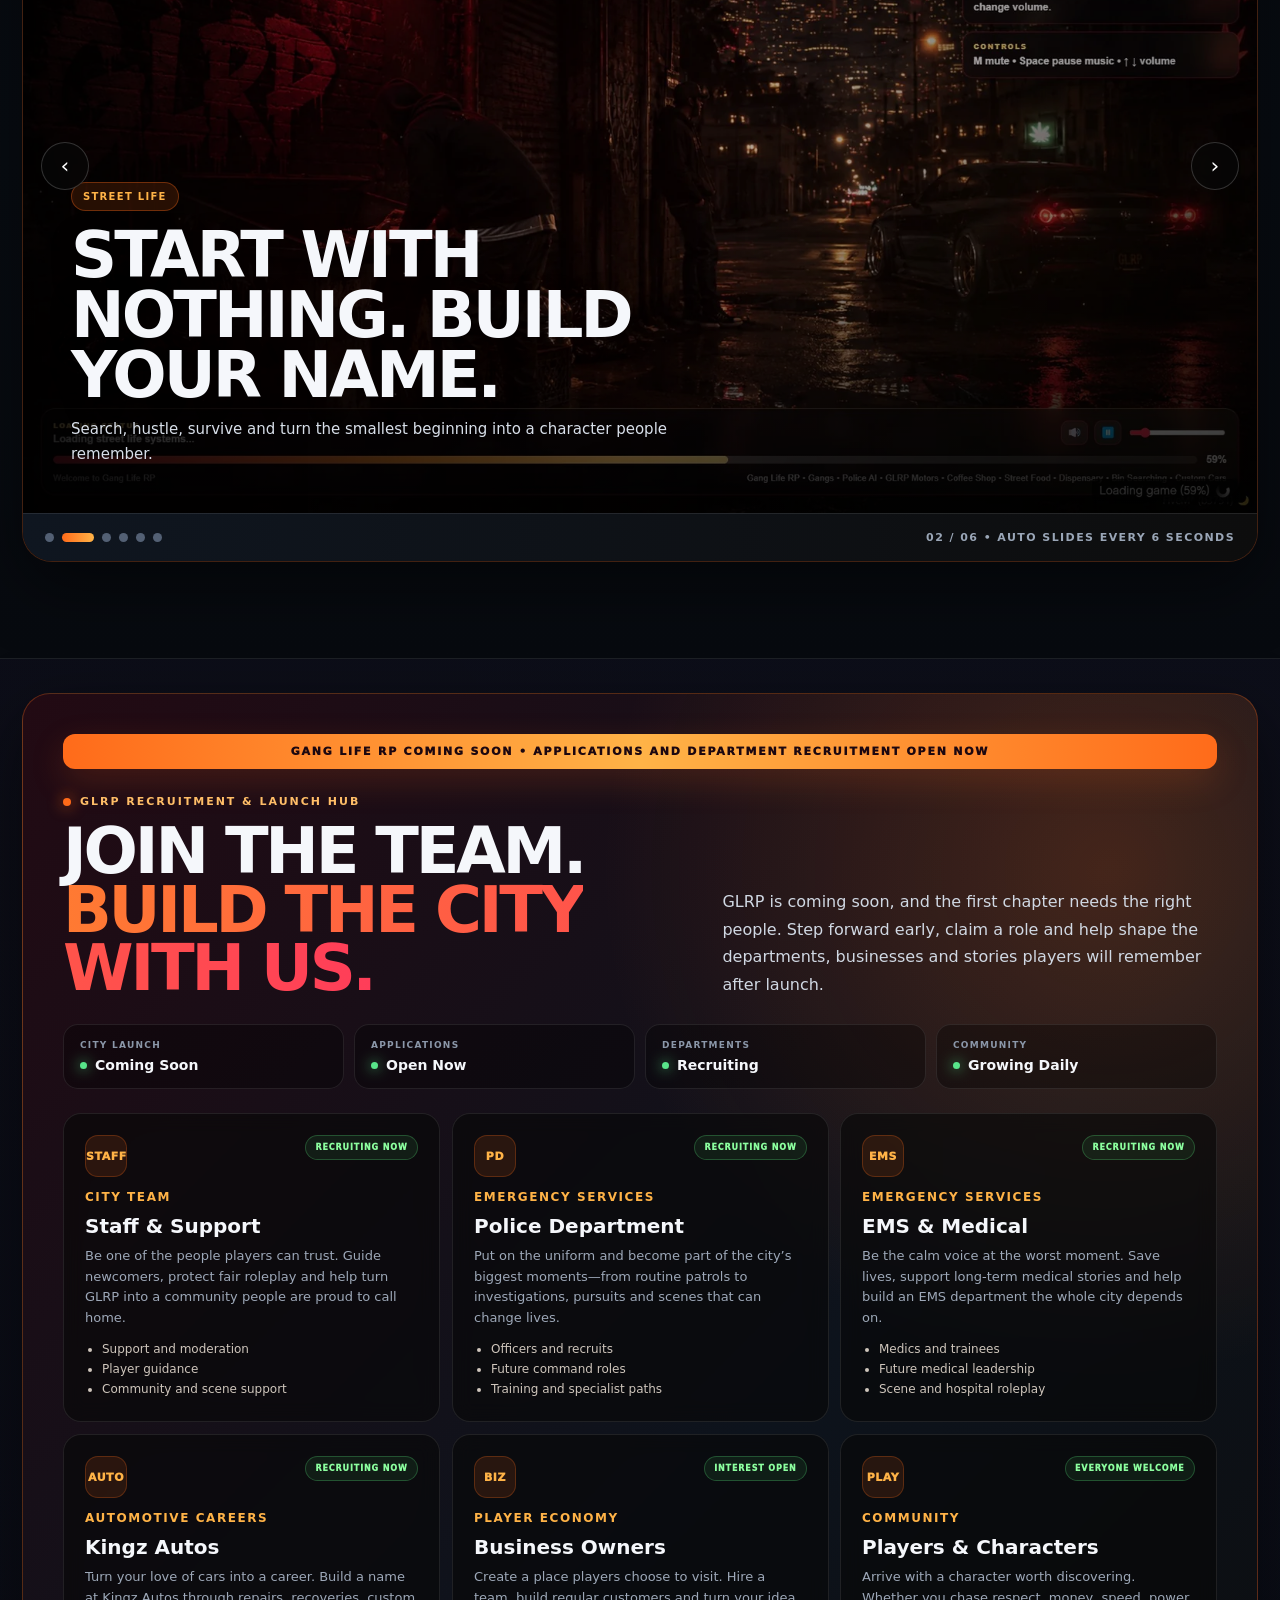
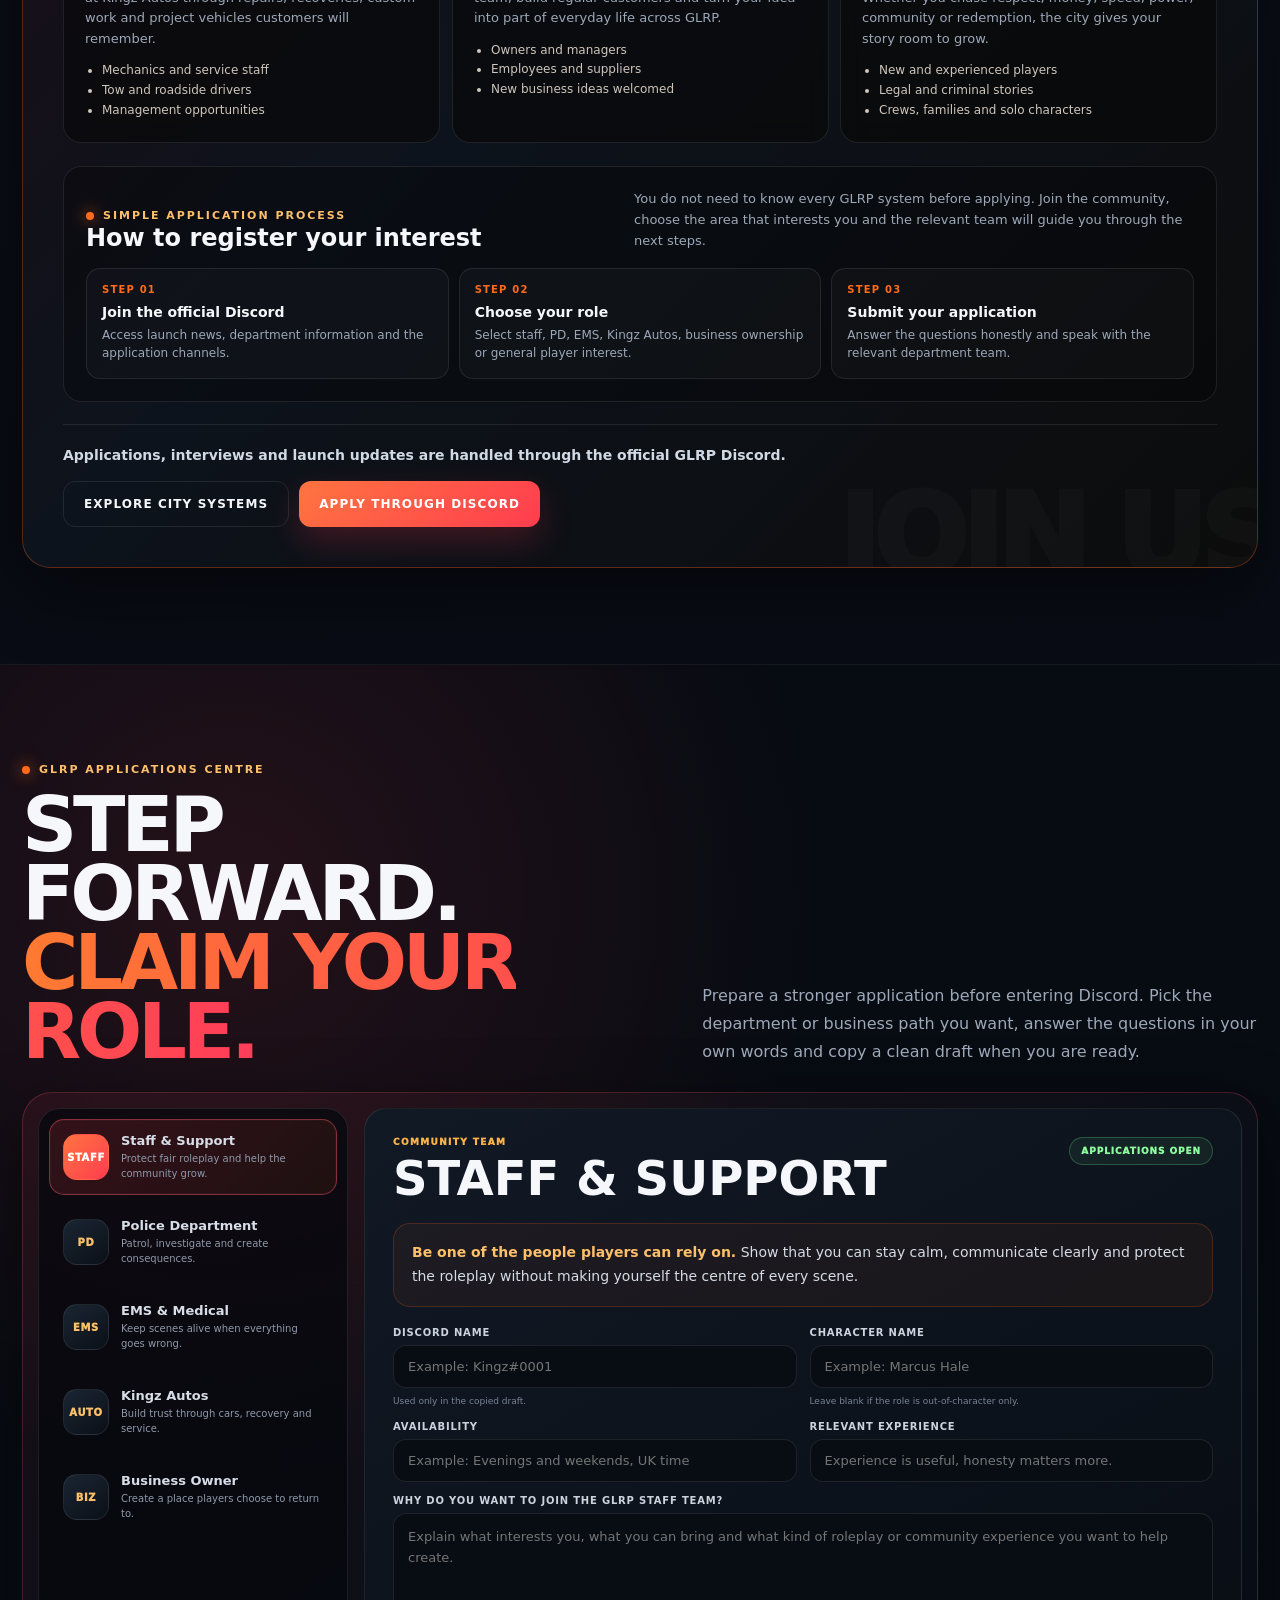
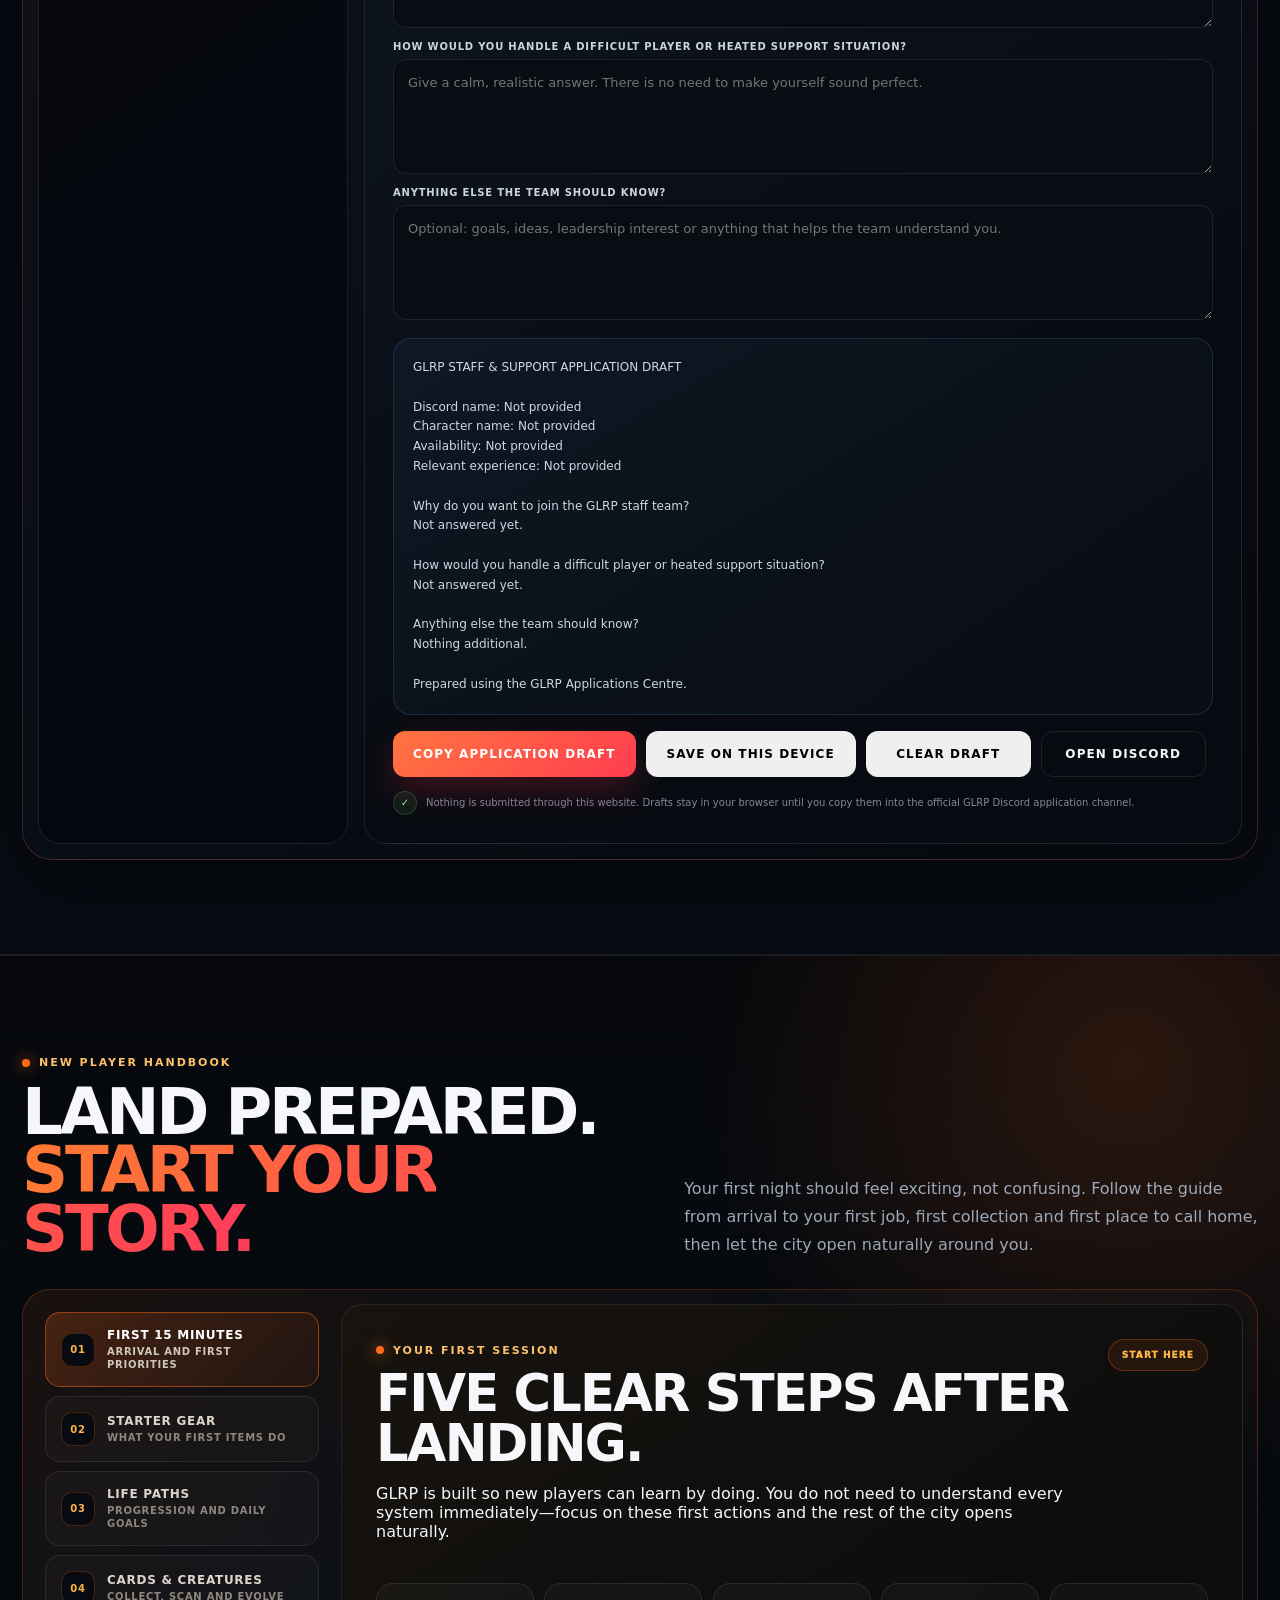
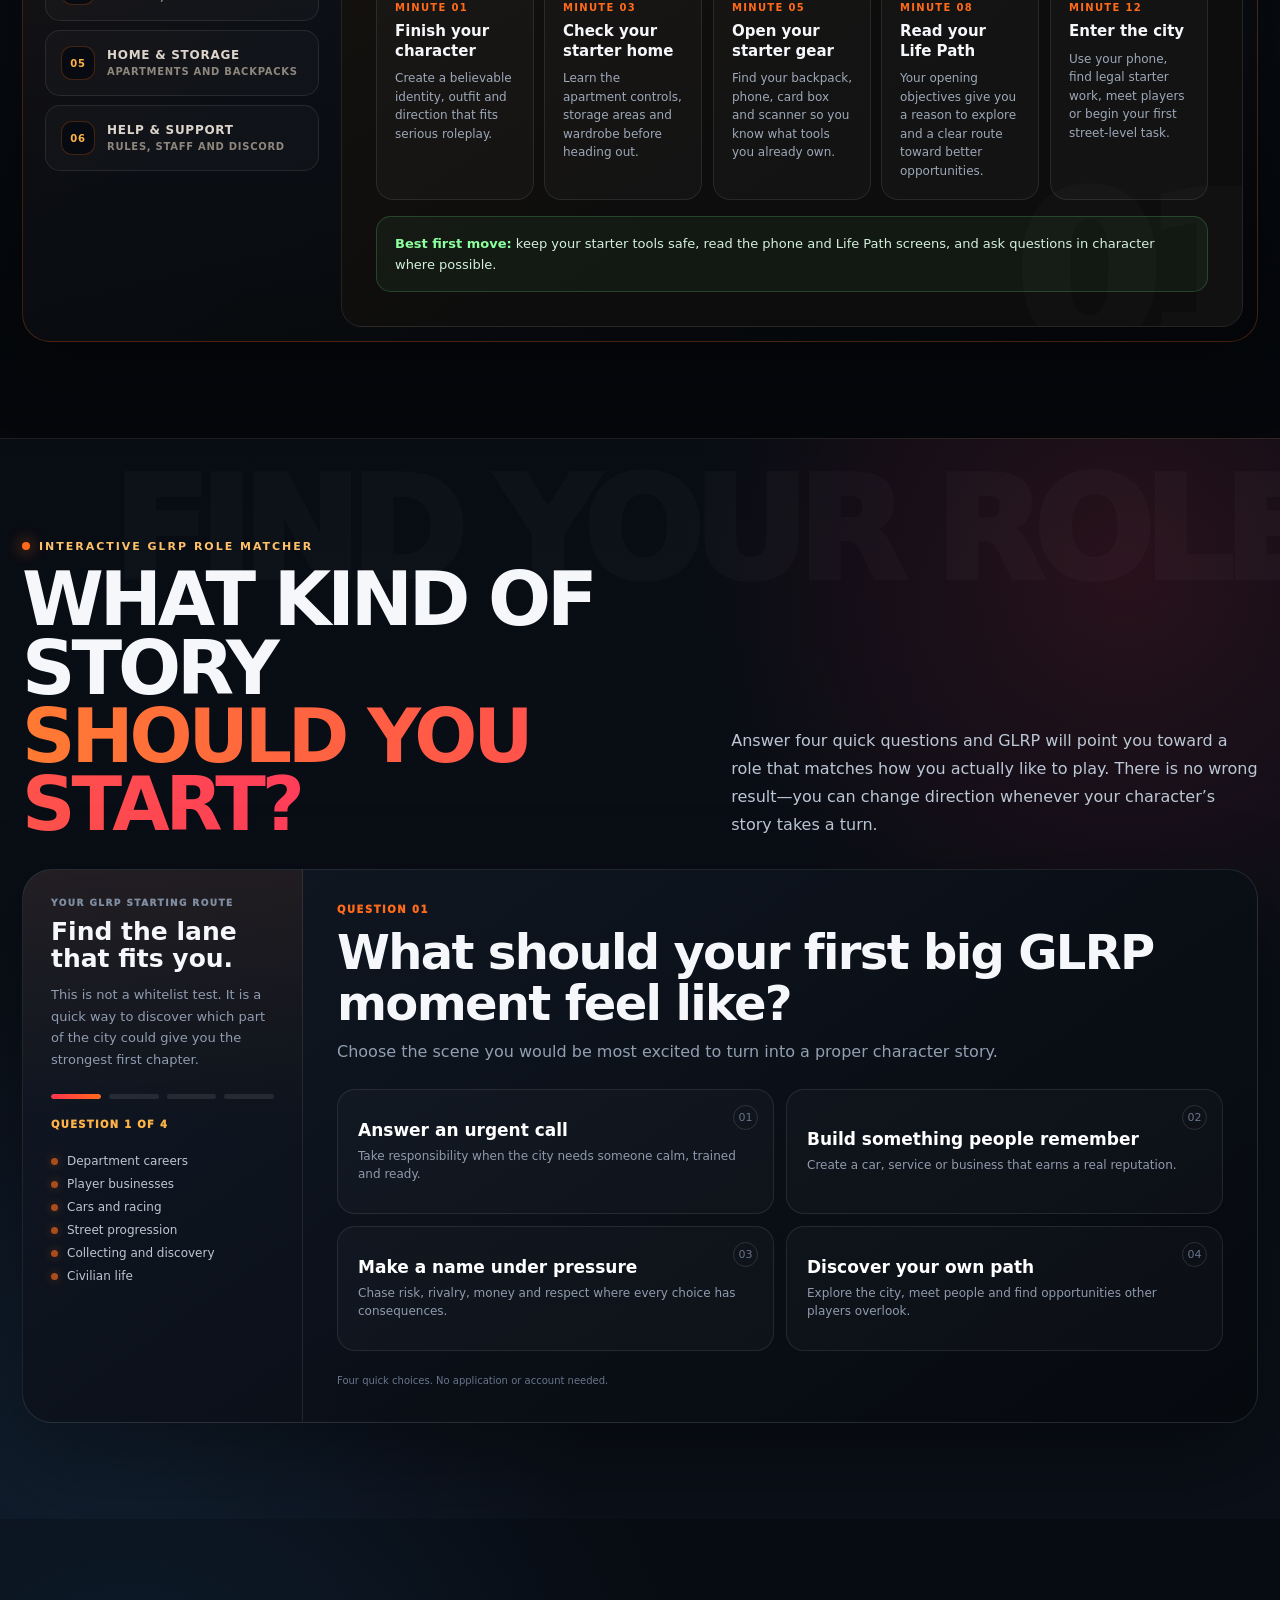
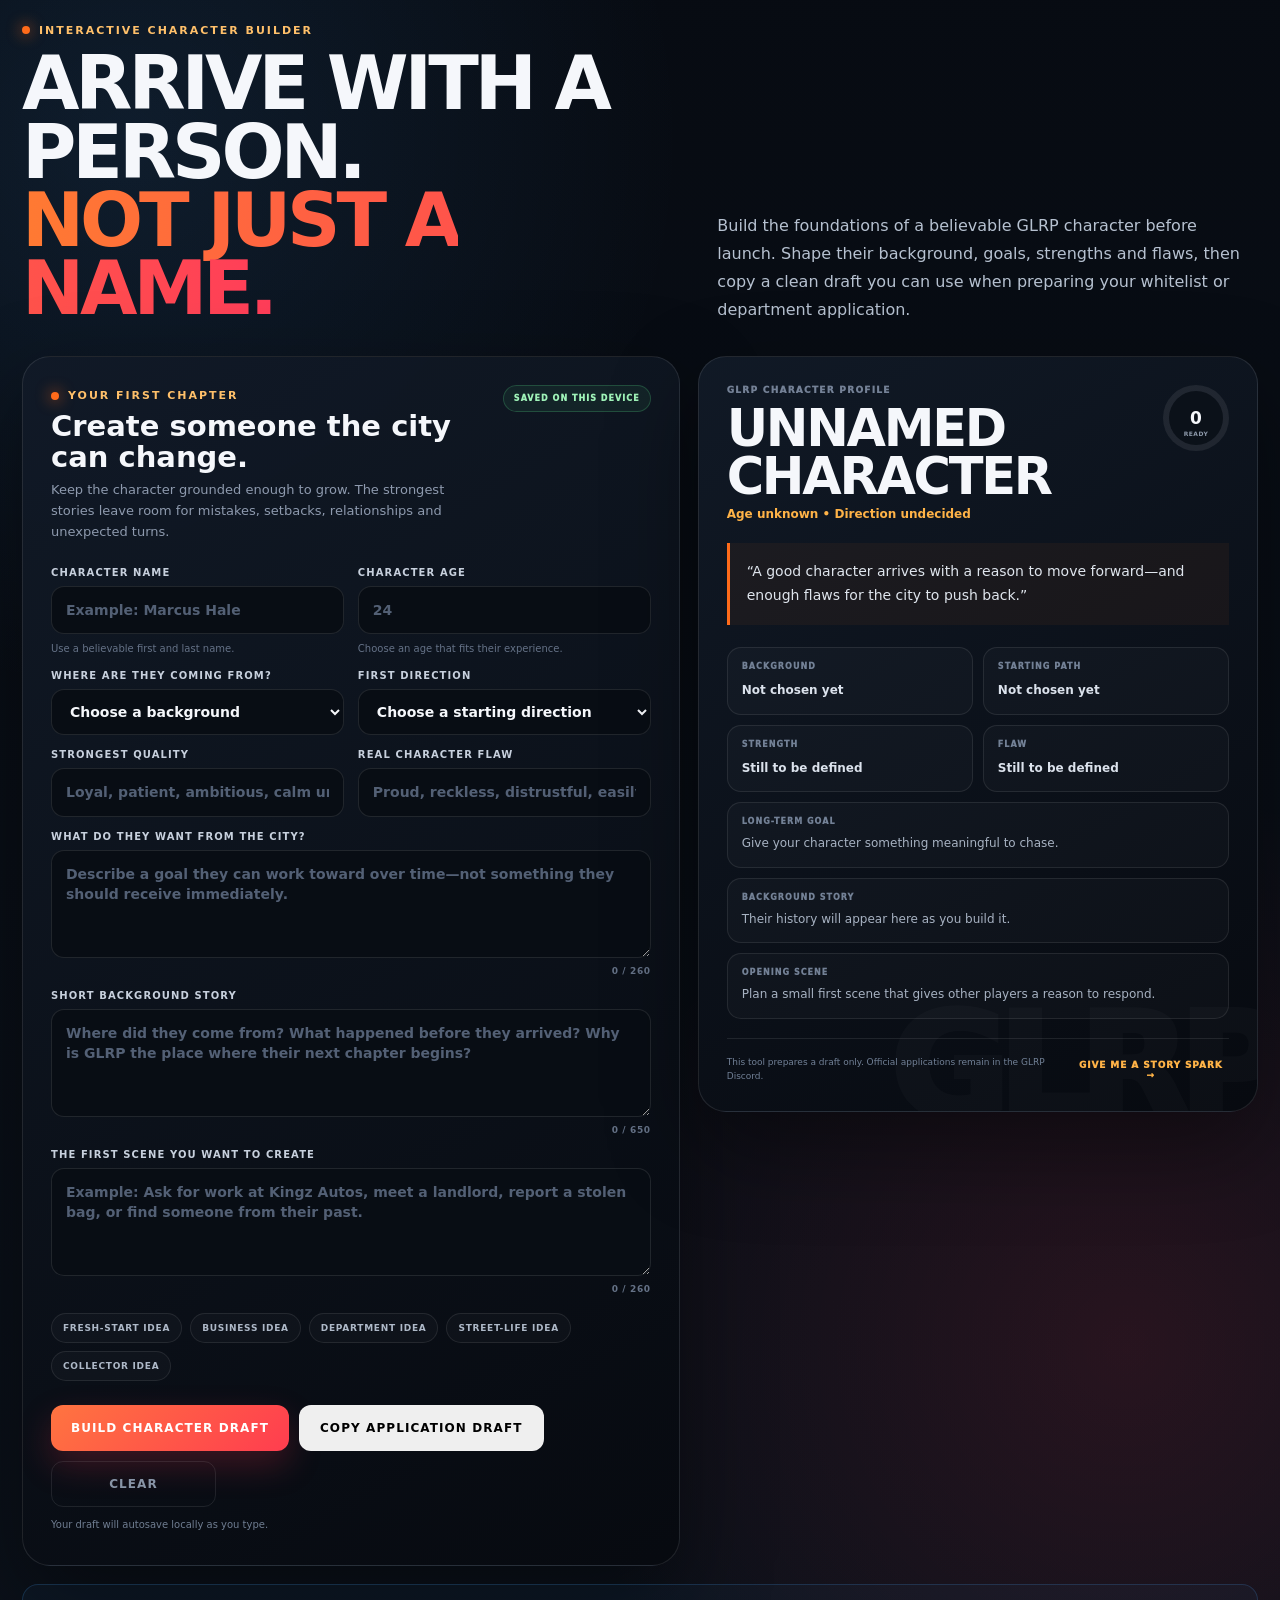
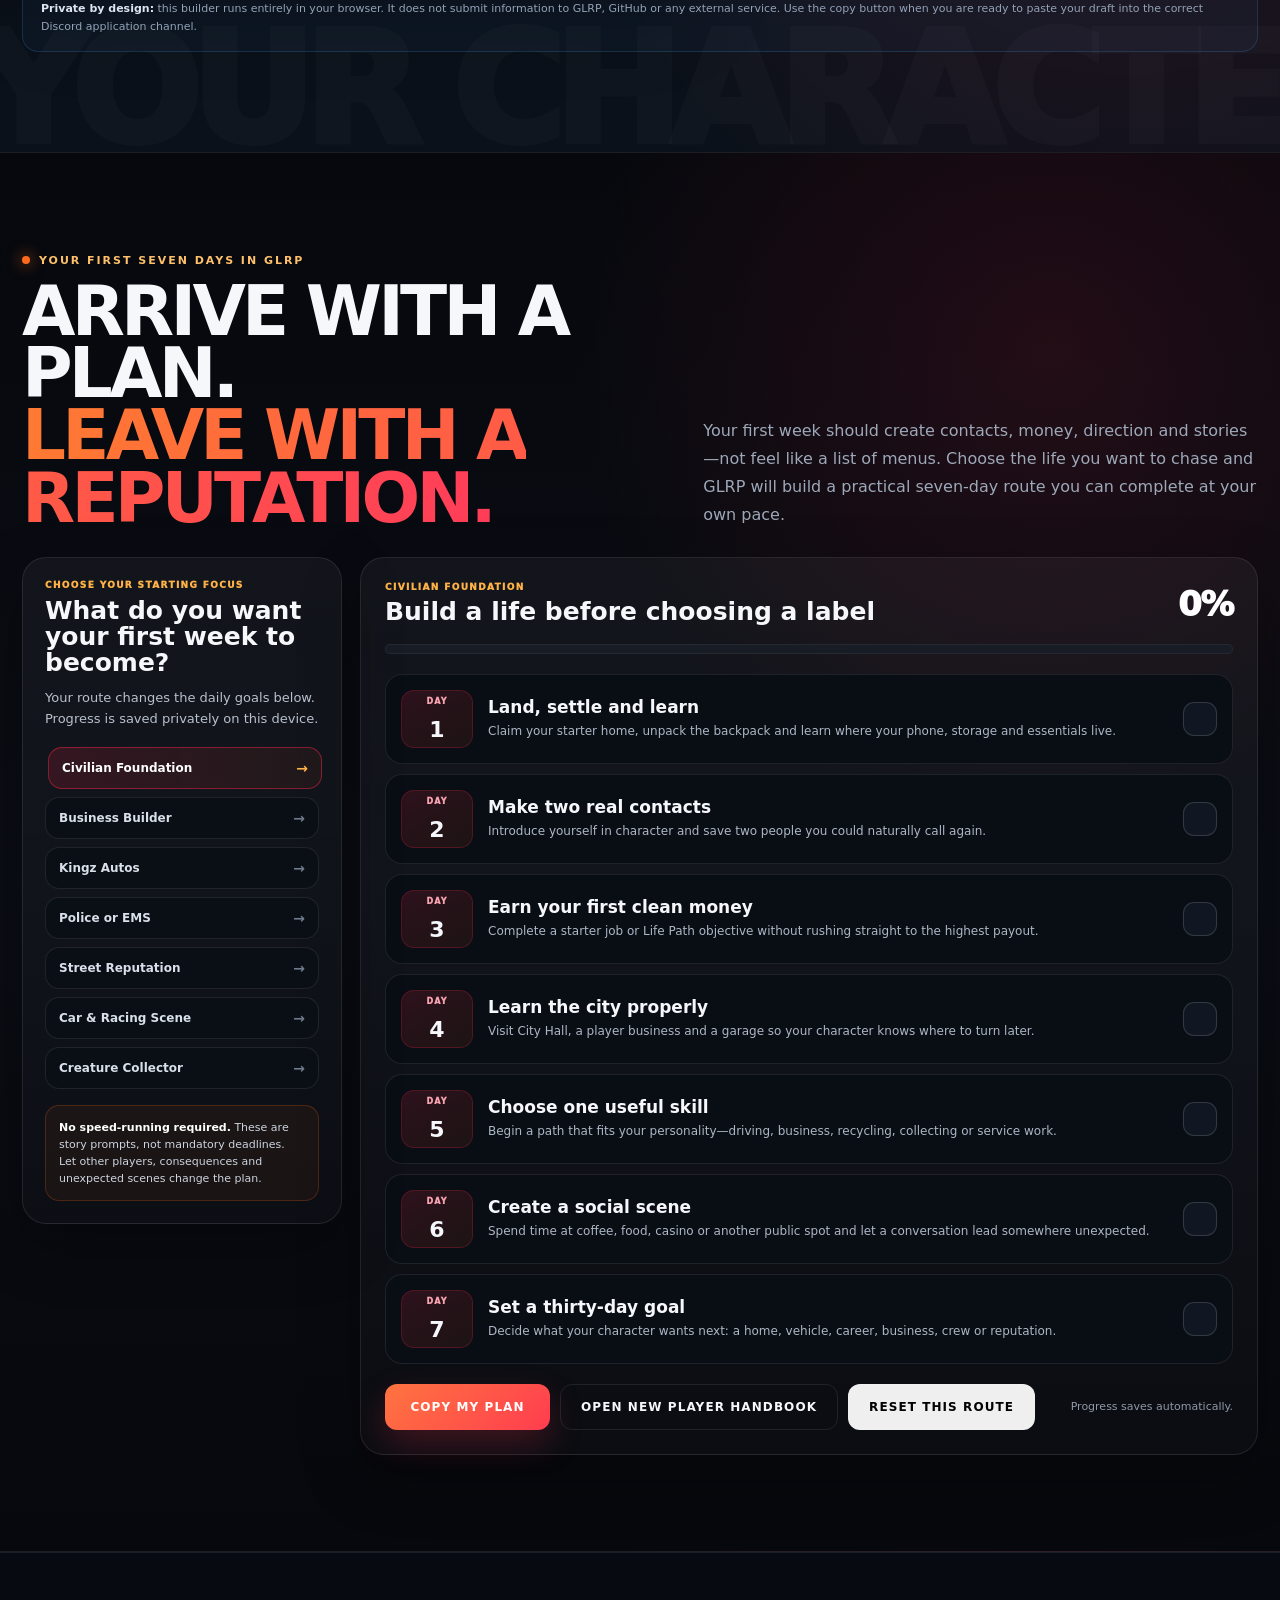
==== commit 89ad5a6c: "Lock bright GLRP hero buttons" ====
--- a/index.html
+++ b/index.html
@@ -401,6 +401,57 @@
 @media(max-width:900px){.character-stories{padding:10px}.character-stories-head{padding:50px 24px 24px}.character-stories-body{grid-template-columns:1fr;padding:0 24px 30px}.story-personas{display:flex;overflow-x:auto;padding-bottom:6px}.story-persona{min-width:190px}.story-stage,.story-stage-copy{min-height:500px}.story-stage:after{background:linear-gradient(0deg,rgba(5,8,13,.98) 0%,rgba(5,8,13,.74) 65%,rgba(5,8,13,.2) 100%)}}
 @media(max-width:560px){.character-stories-head h2{font-size:40px}.character-stories-head p{font-size:14px}.character-stories-body{padding-inline:14px}.story-stage-copy{padding:23px}.story-stage h3{font-size:36px}.story-quote{font-size:17px}.story-counter{width:100%;margin-left:0}}
 @media(prefers-reduced-motion:reduce){.character-stories,.character-stories-panel,.story-stage-image,.story-persona{transition:none}}
+</style>
+
+
+<style>
+/* V3.2.6.3 — locked high-contrast hero action buttons */
+.hero .actions .btn.tour-launch,
+.hero .actions .btn.pulse-launch,
+.hero .actions .btn.story-launch{
+  color:#ffffff !important;
+  text-shadow:0 1px 2px rgba(0,0,0,.55);
+  border-width:1px !important;
+  border-style:solid !important;
+  font-weight:950;
+  opacity:1 !important;
+}
+.hero .actions .btn.tour-launch{
+  background:linear-gradient(135deg,#168cff,#315cff) !important;
+  border-color:rgba(126,193,255,.8) !important;
+  box-shadow:0 12px 28px rgba(35,112,255,.34);
+}
+.hero .actions .btn.pulse-launch{
+  background:linear-gradient(135deg,#ff334e,#ff6b1a) !important;
+  border-color:rgba(255,151,95,.82) !important;
+  box-shadow:0 12px 28px rgba(255,67,55,.32);
+}
+.hero .actions .btn.story-launch{
+  background:linear-gradient(135deg,#7c3aed,#c026d3) !important;
+  border-color:rgba(216,180,254,.82) !important;
+  box-shadow:0 12px 28px rgba(151,71,255,.32);
+}
+.hero .actions .btn.tour-launch:hover,
+.hero .actions .btn.pulse-launch:hover,
+.hero .actions .btn.story-launch:hover{
+  color:#ffffff !important;
+  filter:brightness(1.13) saturate(1.08);
+  transform:translateY(-3px);
+}
+.hero .actions .btn.tour-launch:focus-visible,
+.hero .actions .btn.pulse-launch:focus-visible,
+.hero .actions .btn.story-launch:focus-visible{
+  outline:3px solid #ffffff;
+  outline-offset:3px;
+}
+.hero .actions .btn.tour-launch:before{color:#ffffff !important;}
+.hero .actions .btn.pulse-launch:before{color:#b9ffd0 !important;}
+.hero .actions .btn.story-launch:after{background:rgba(255,255,255,.85) !important;}
+@media(max-width:760px){
+  .hero .actions .btn.tour-launch,
+  .hero .actions .btn.pulse-launch,
+  .hero .actions .btn.story-launch{min-width:0;width:100%;}
+}
 </style>
 
 </head>
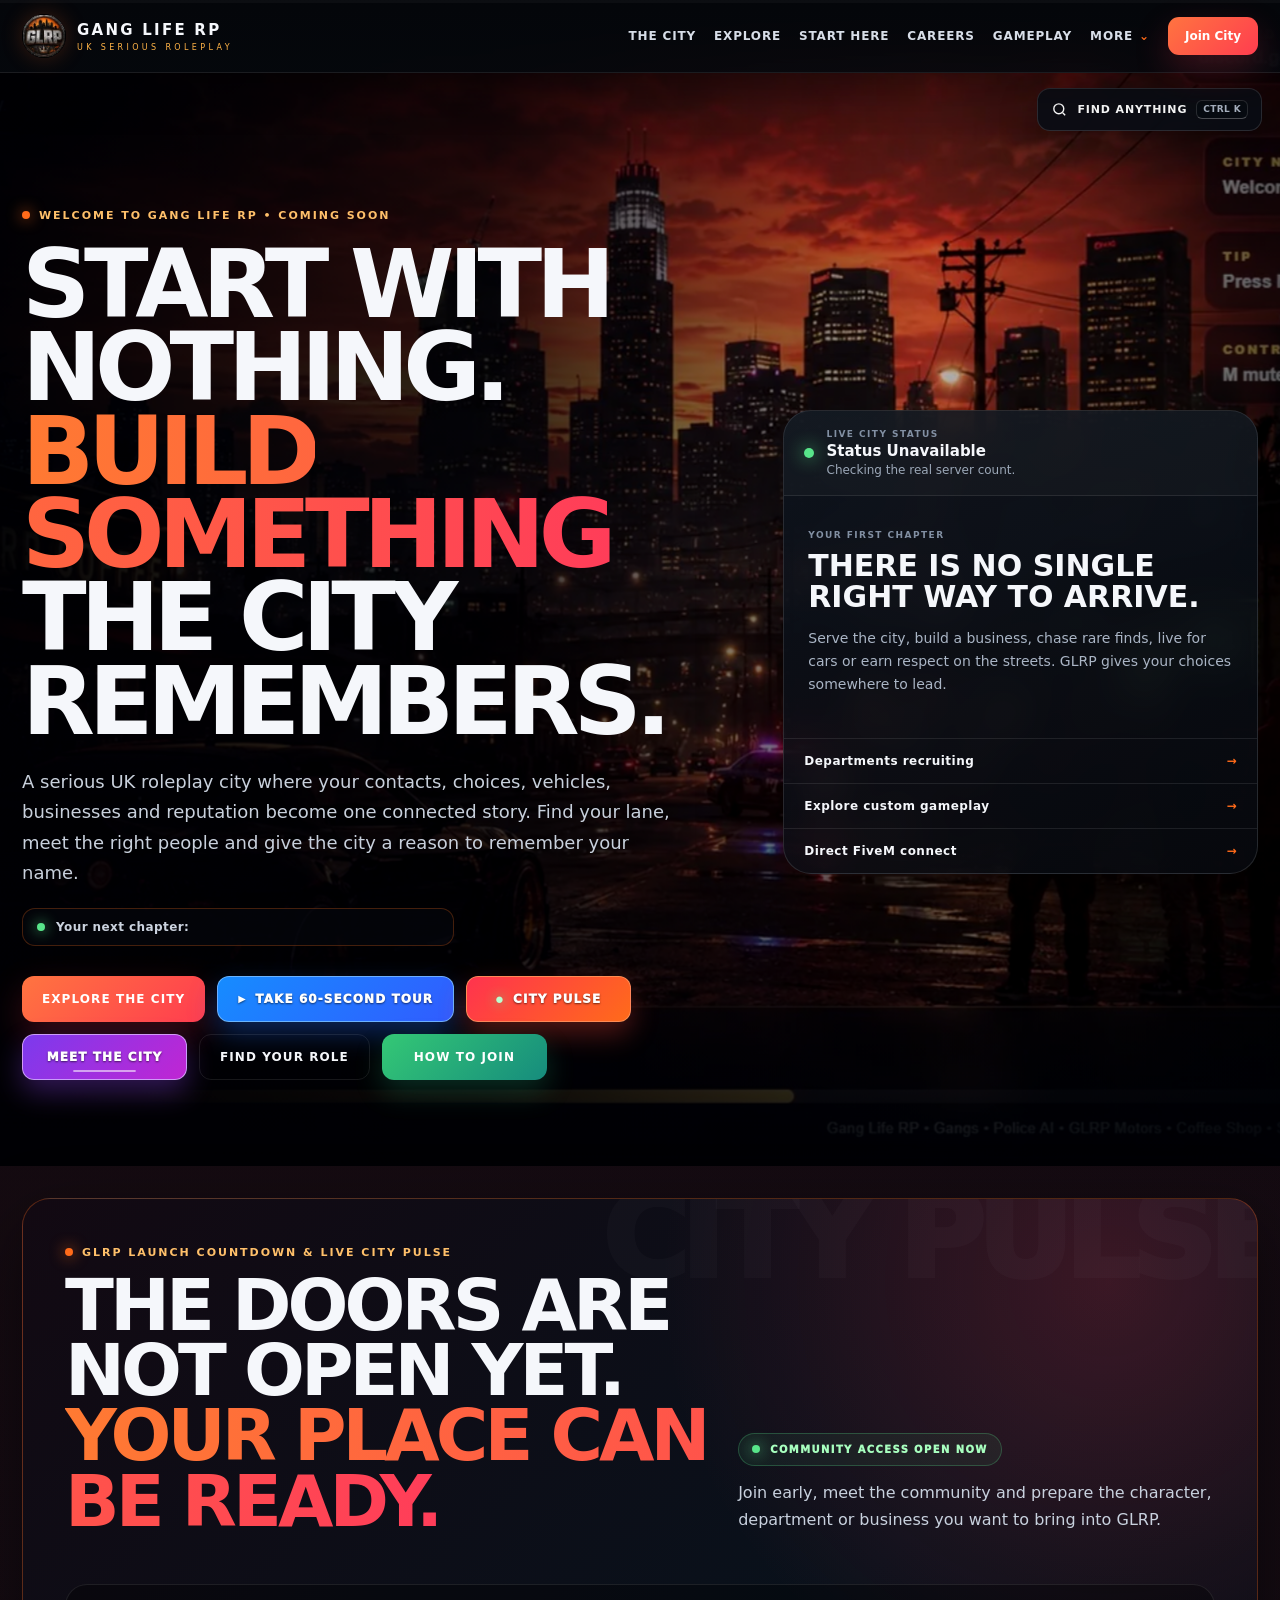
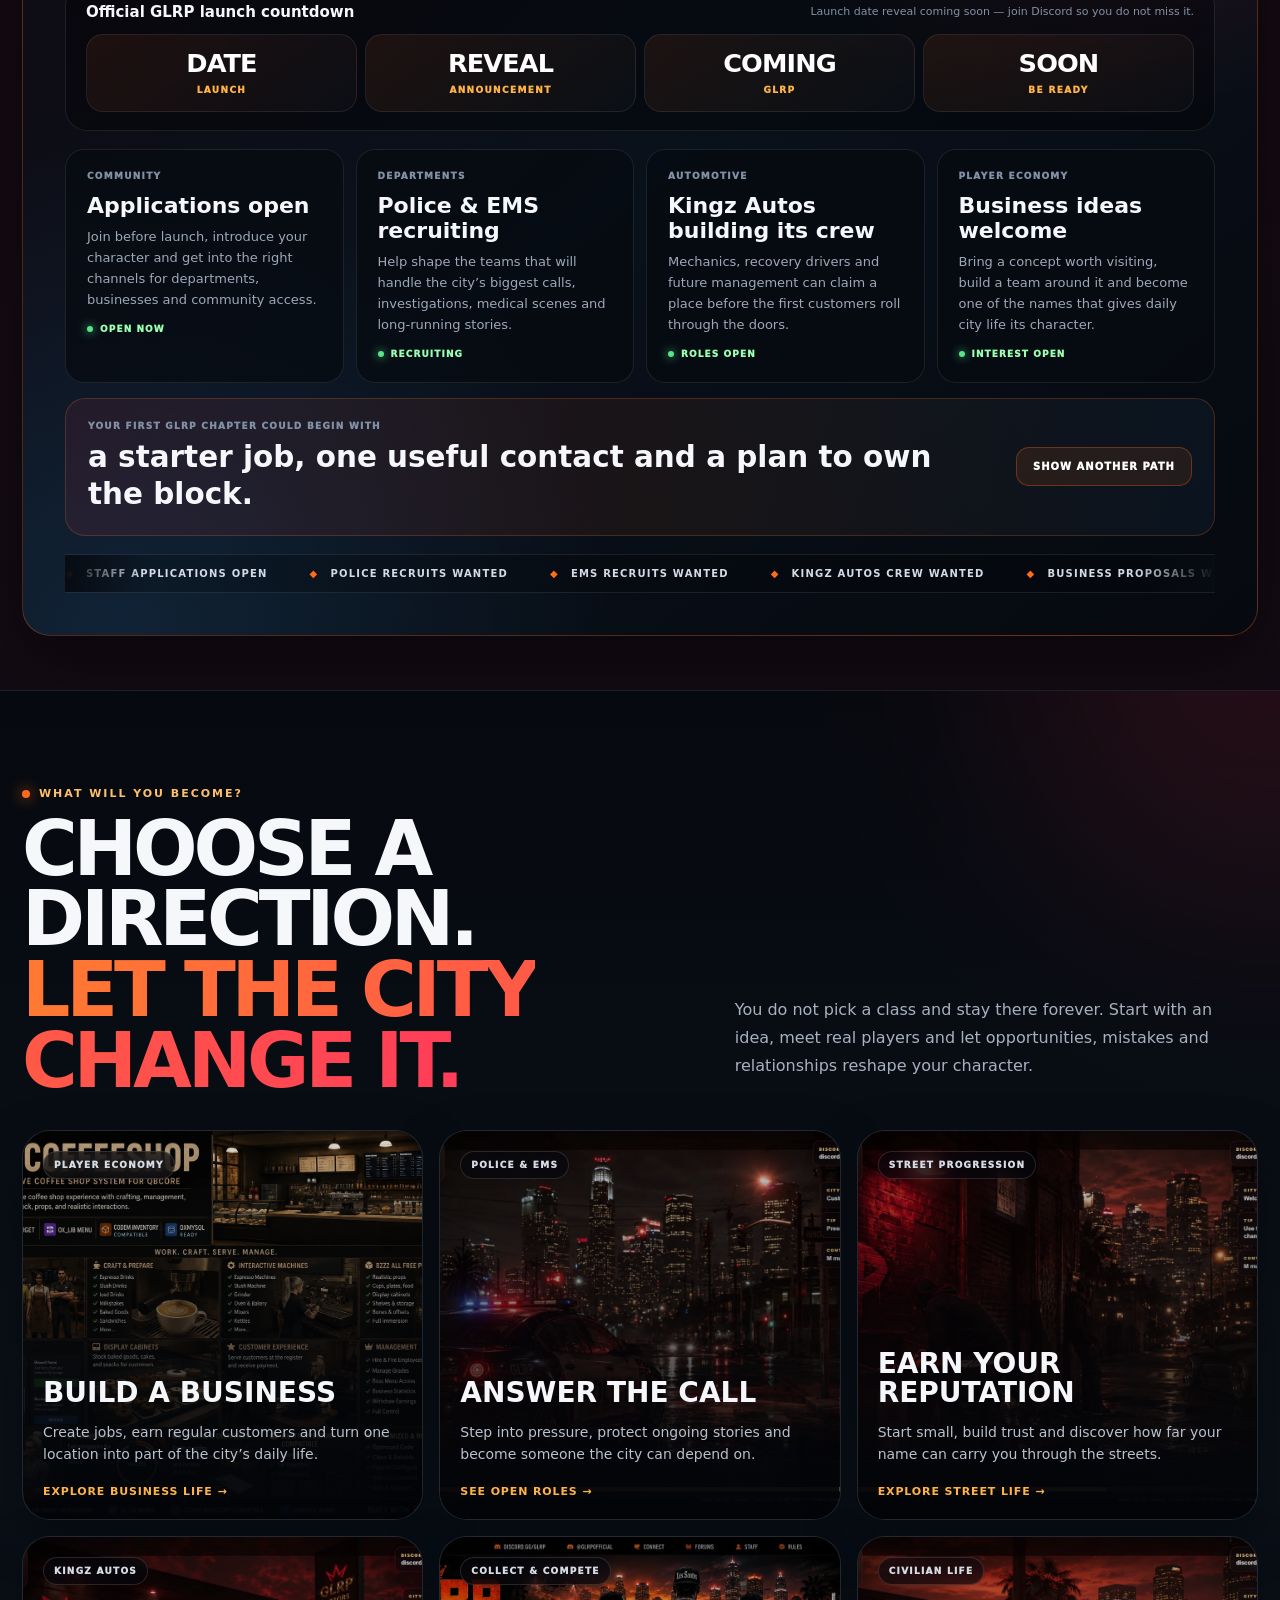
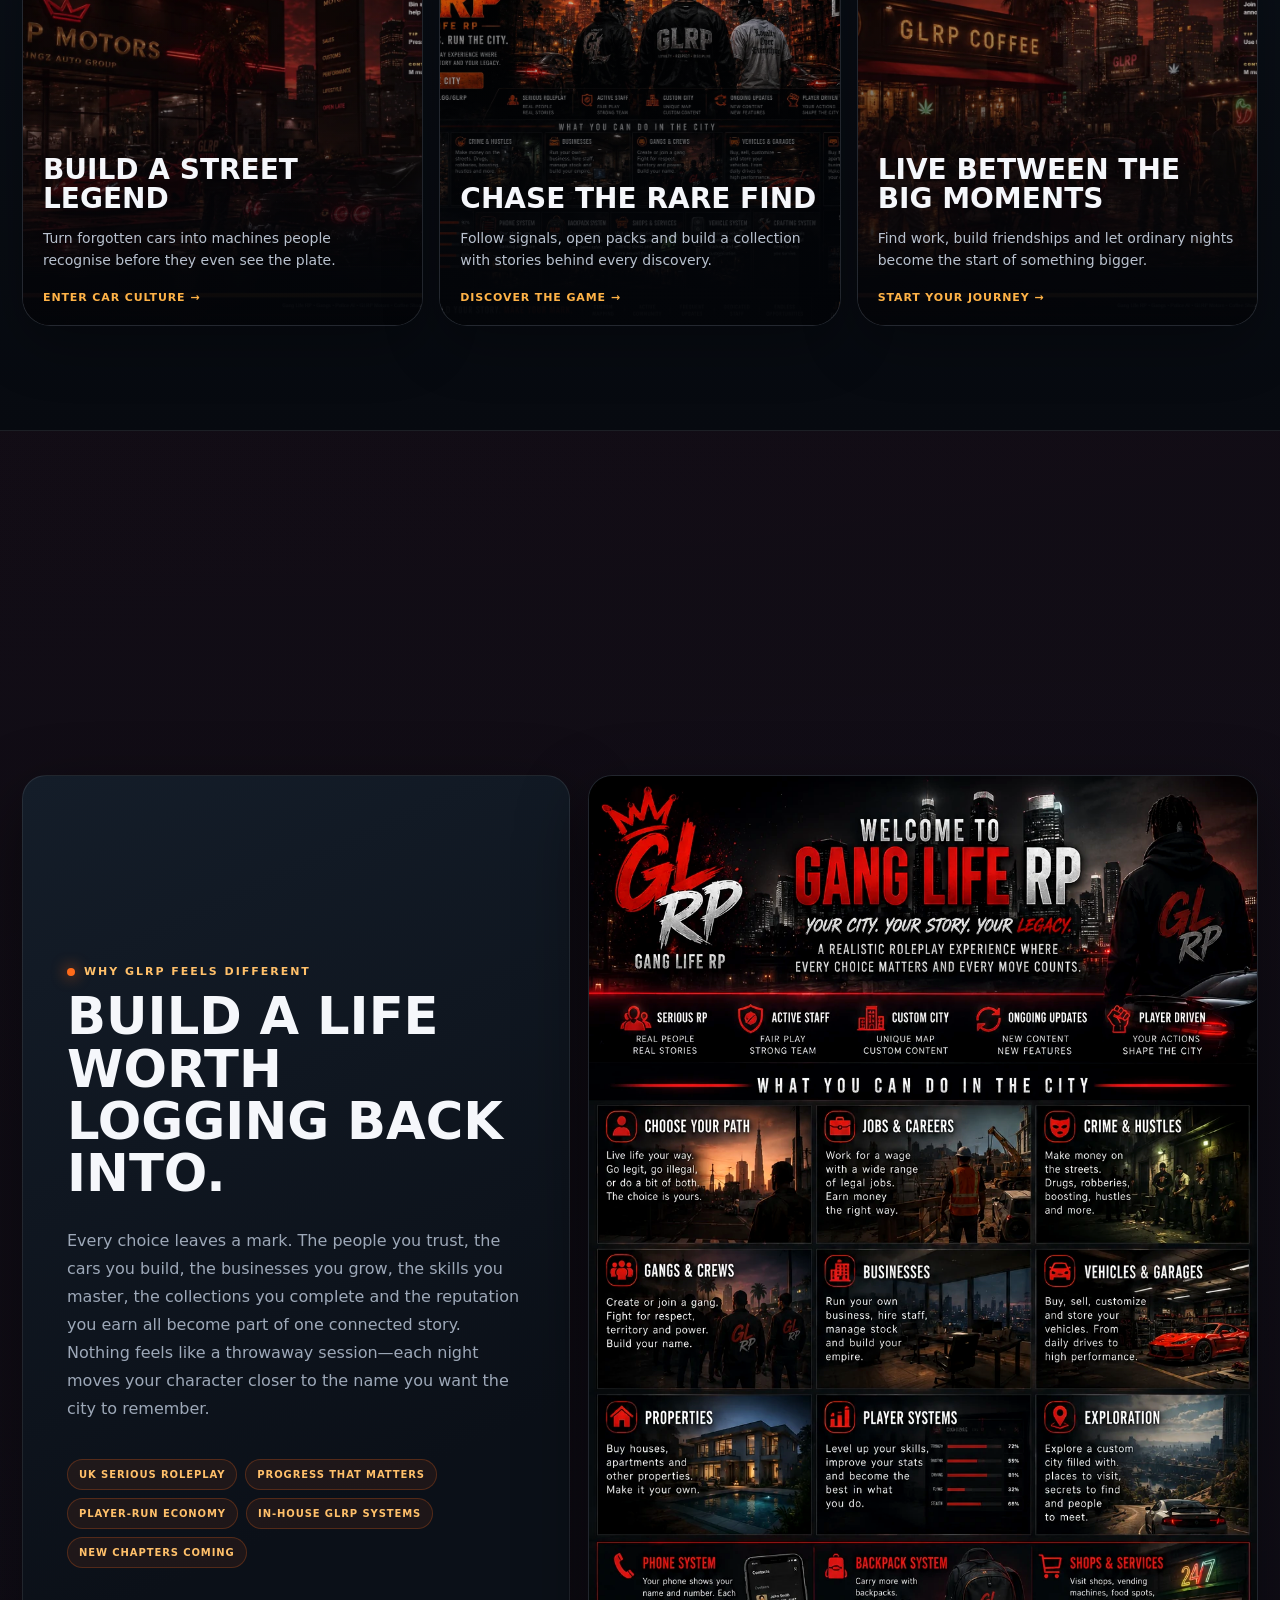
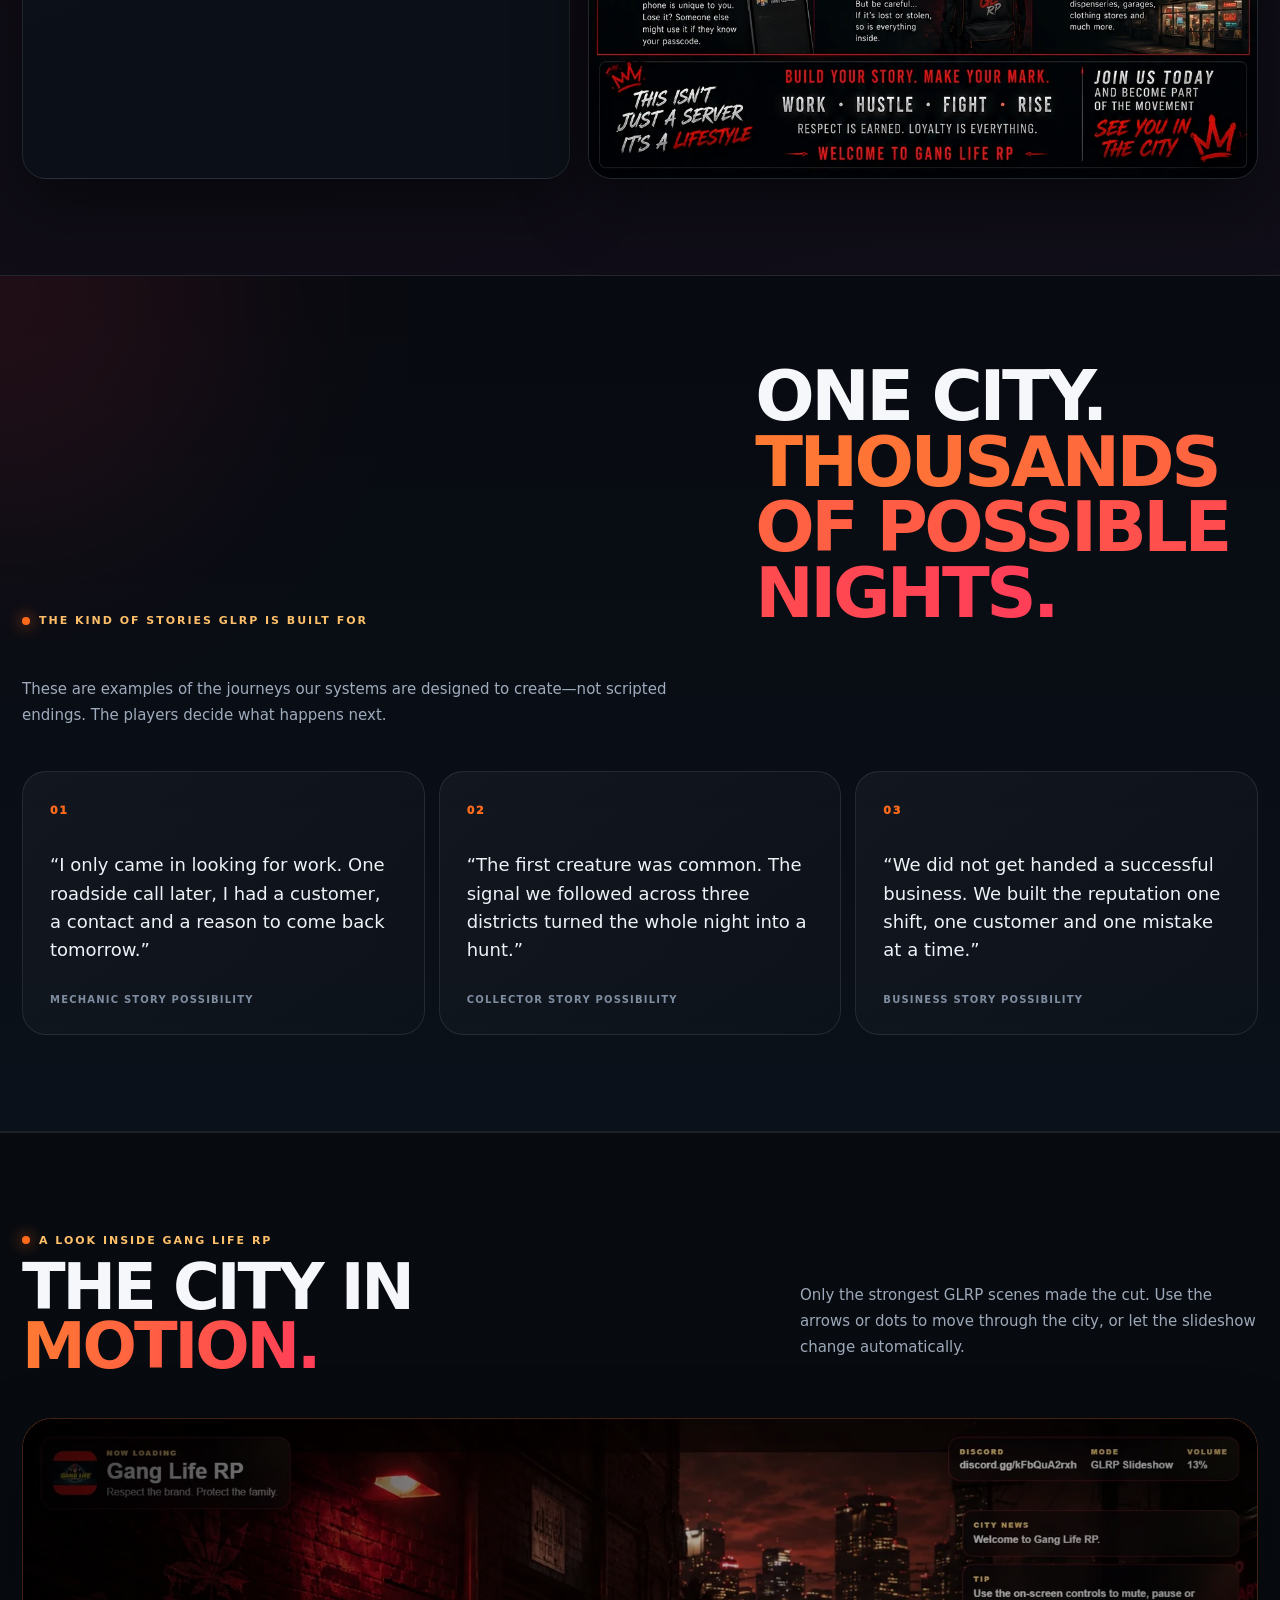
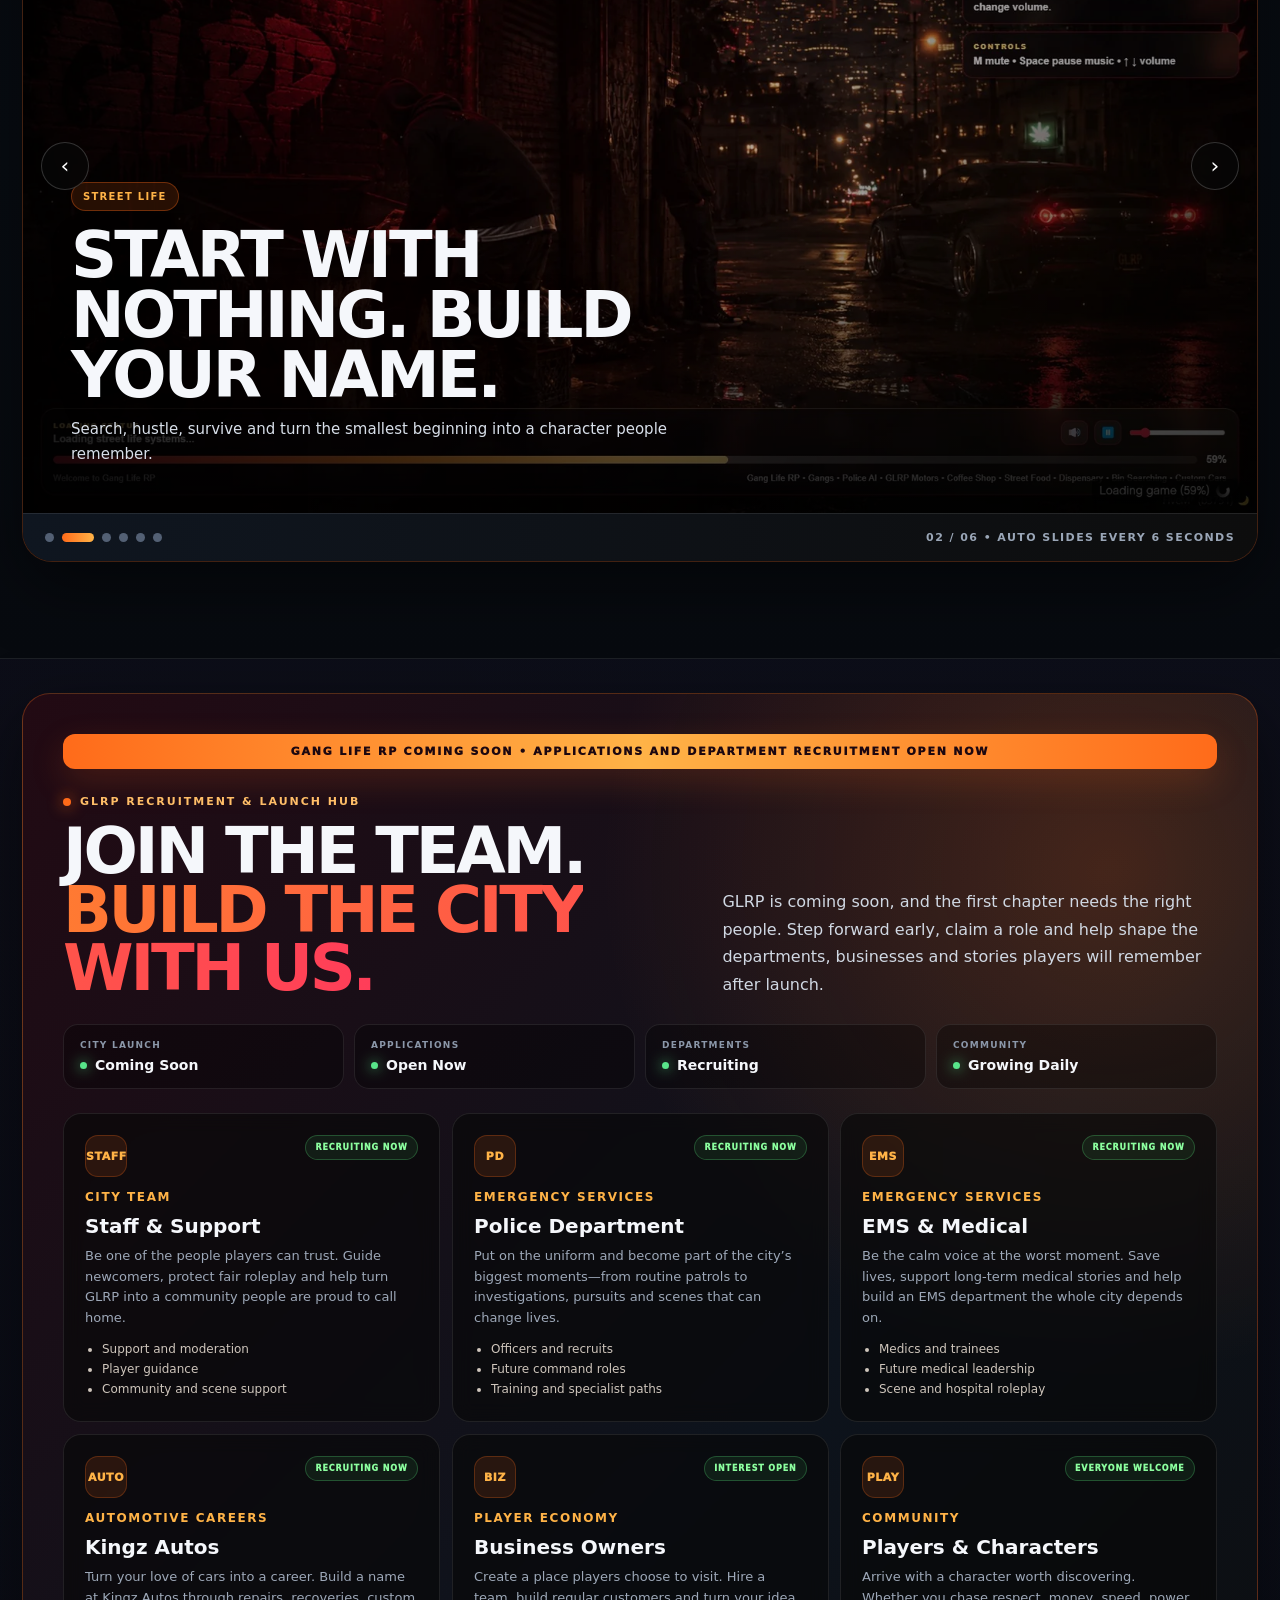
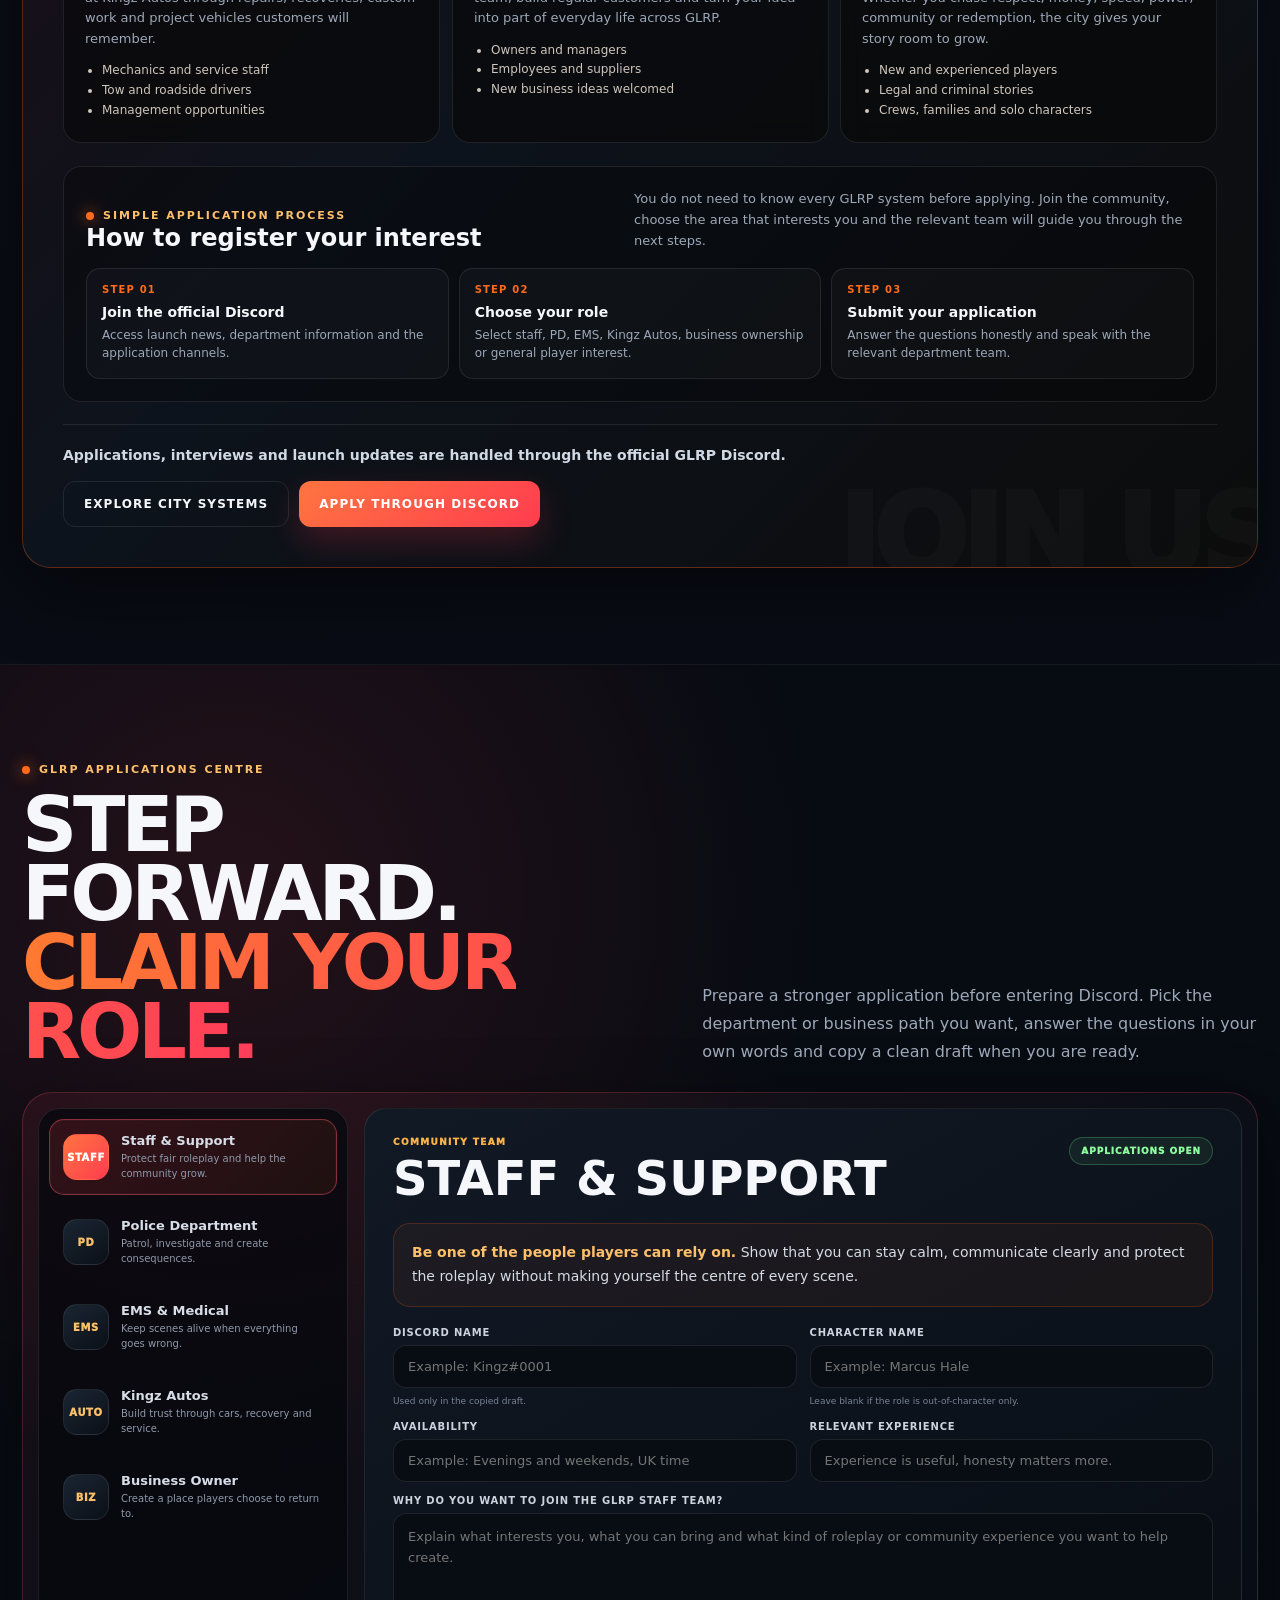
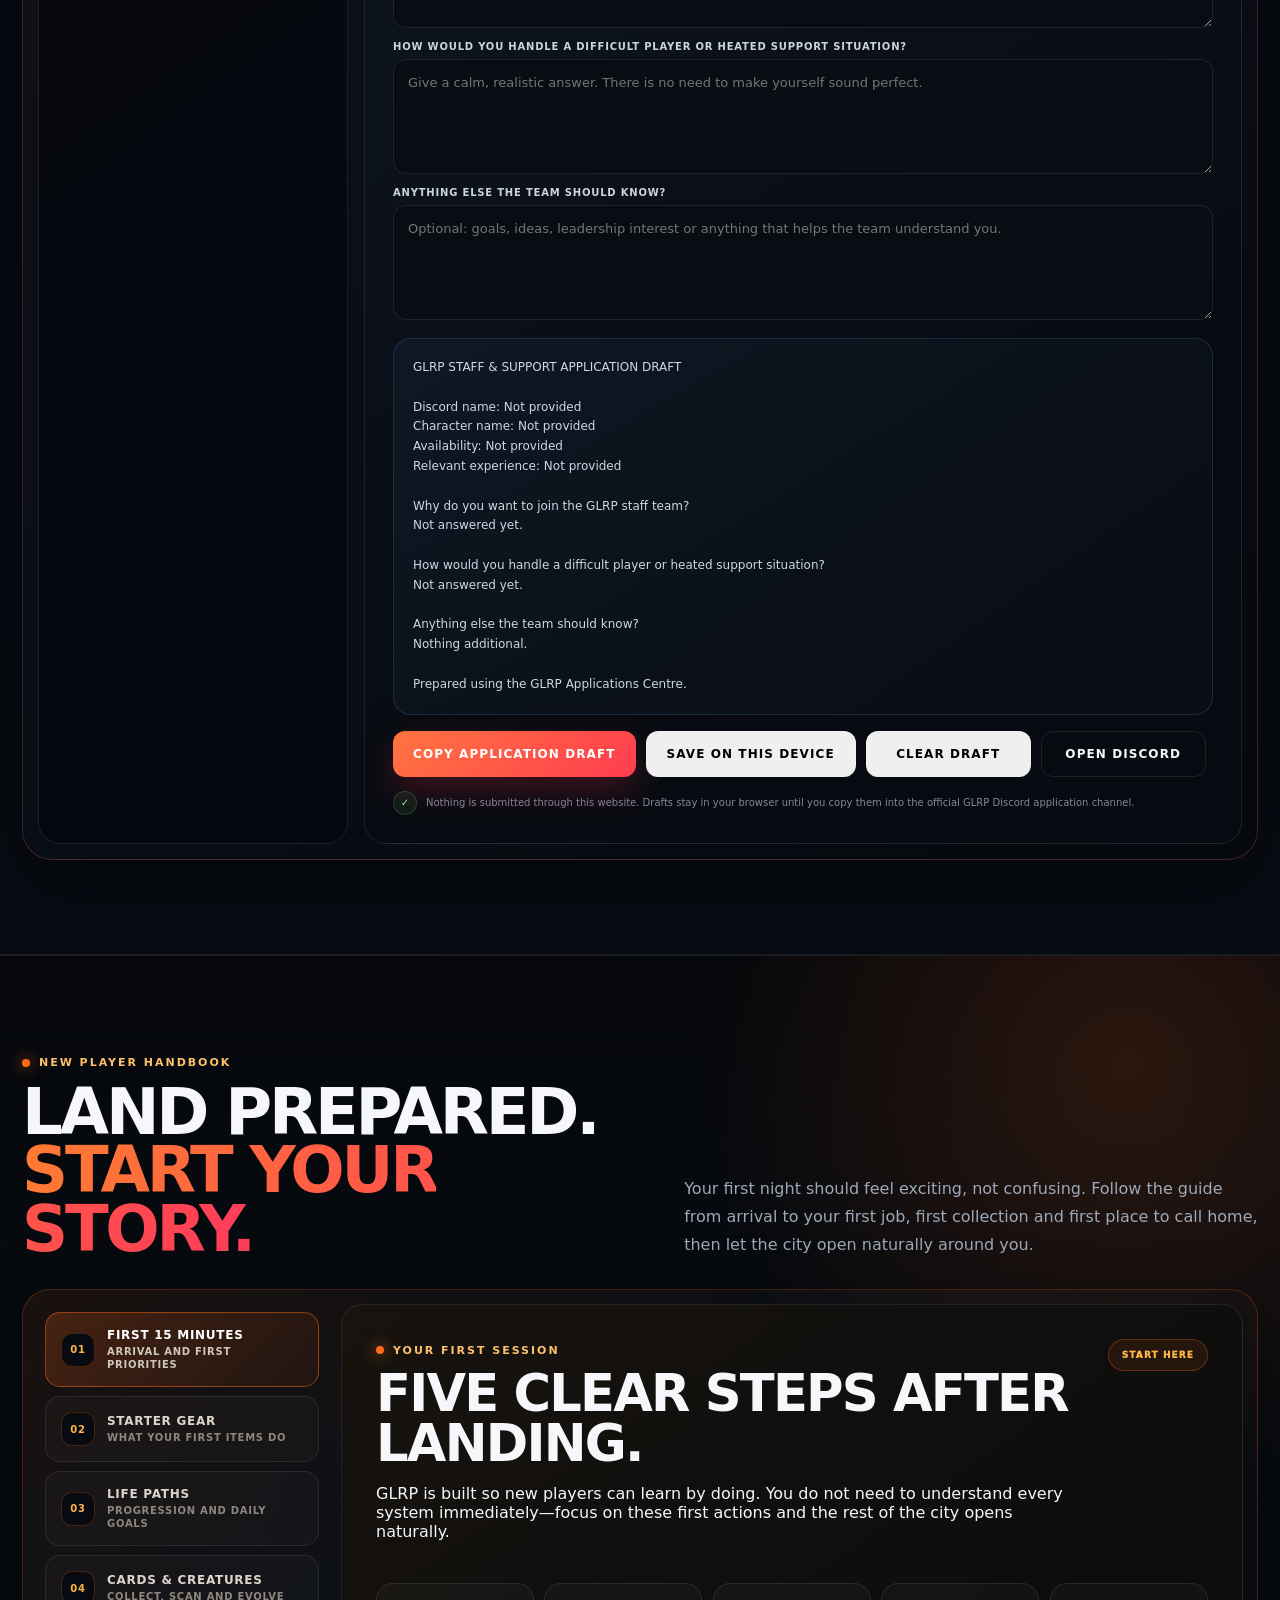
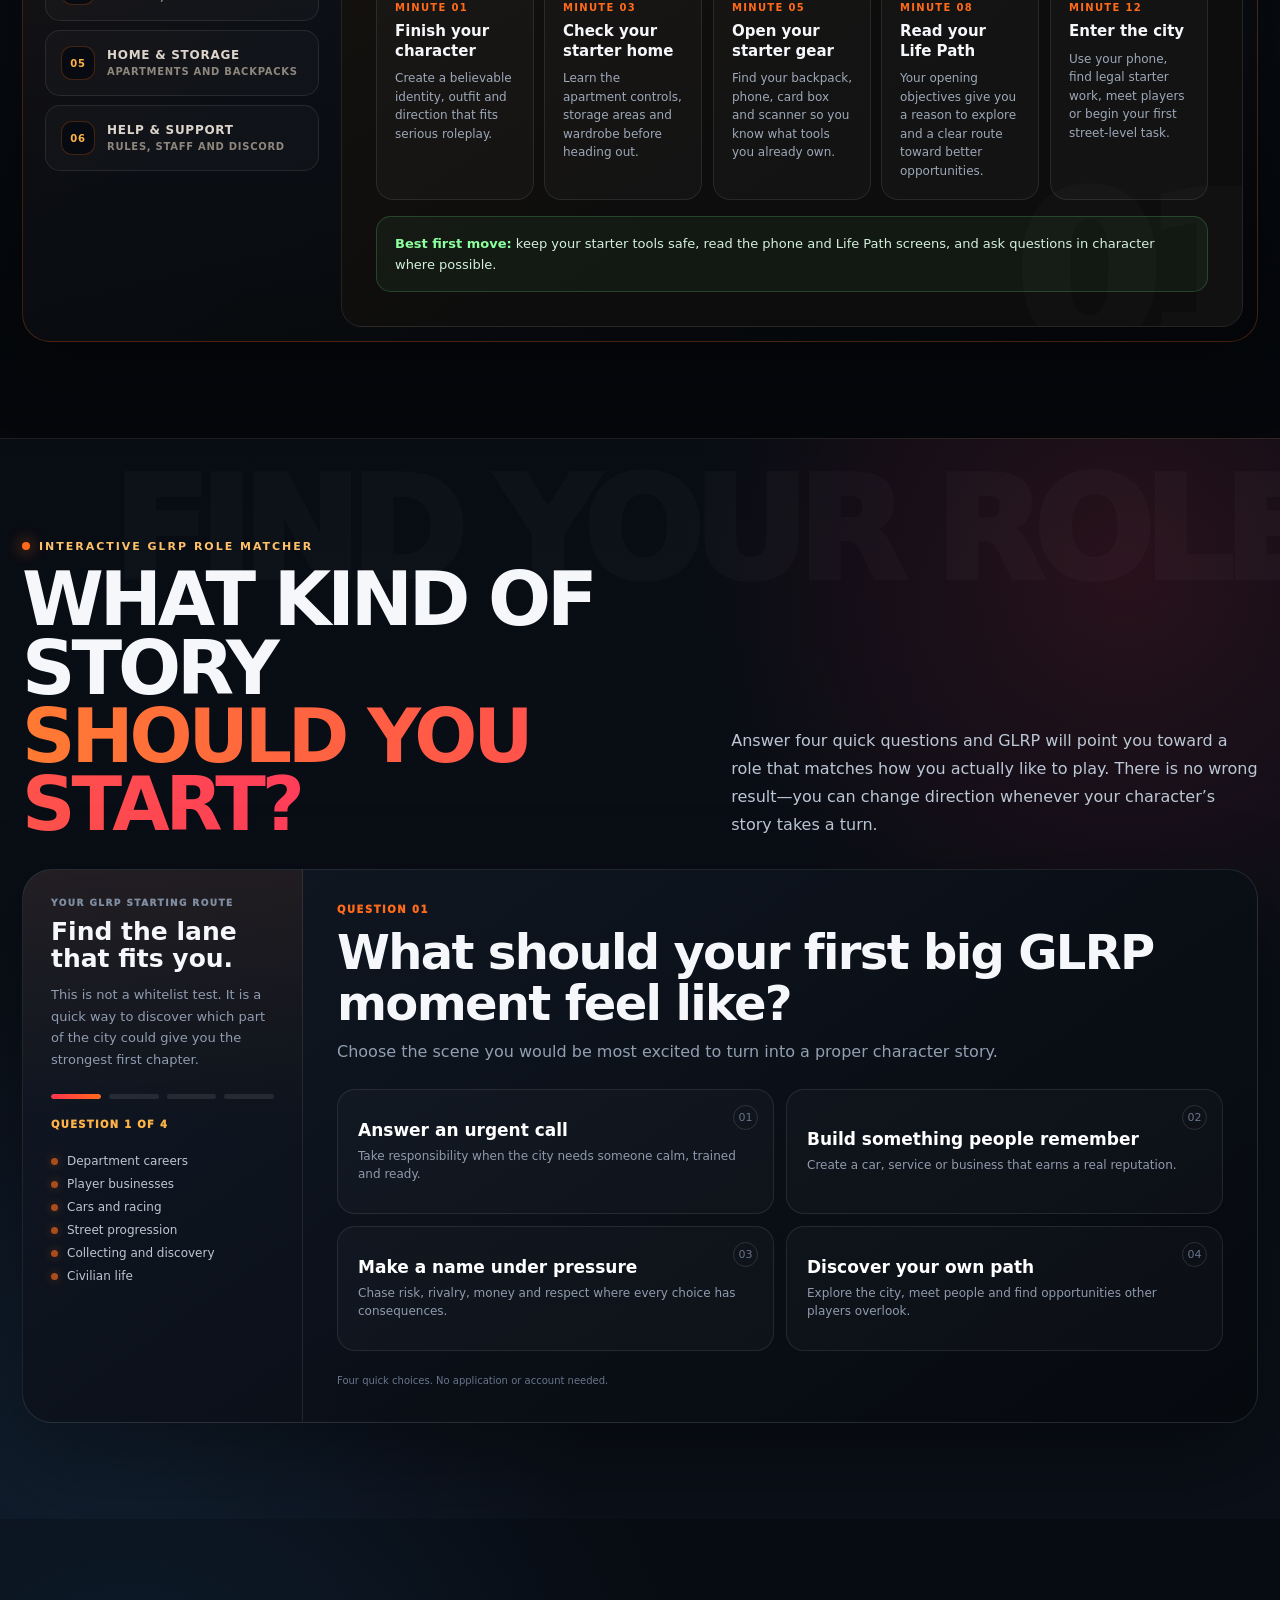
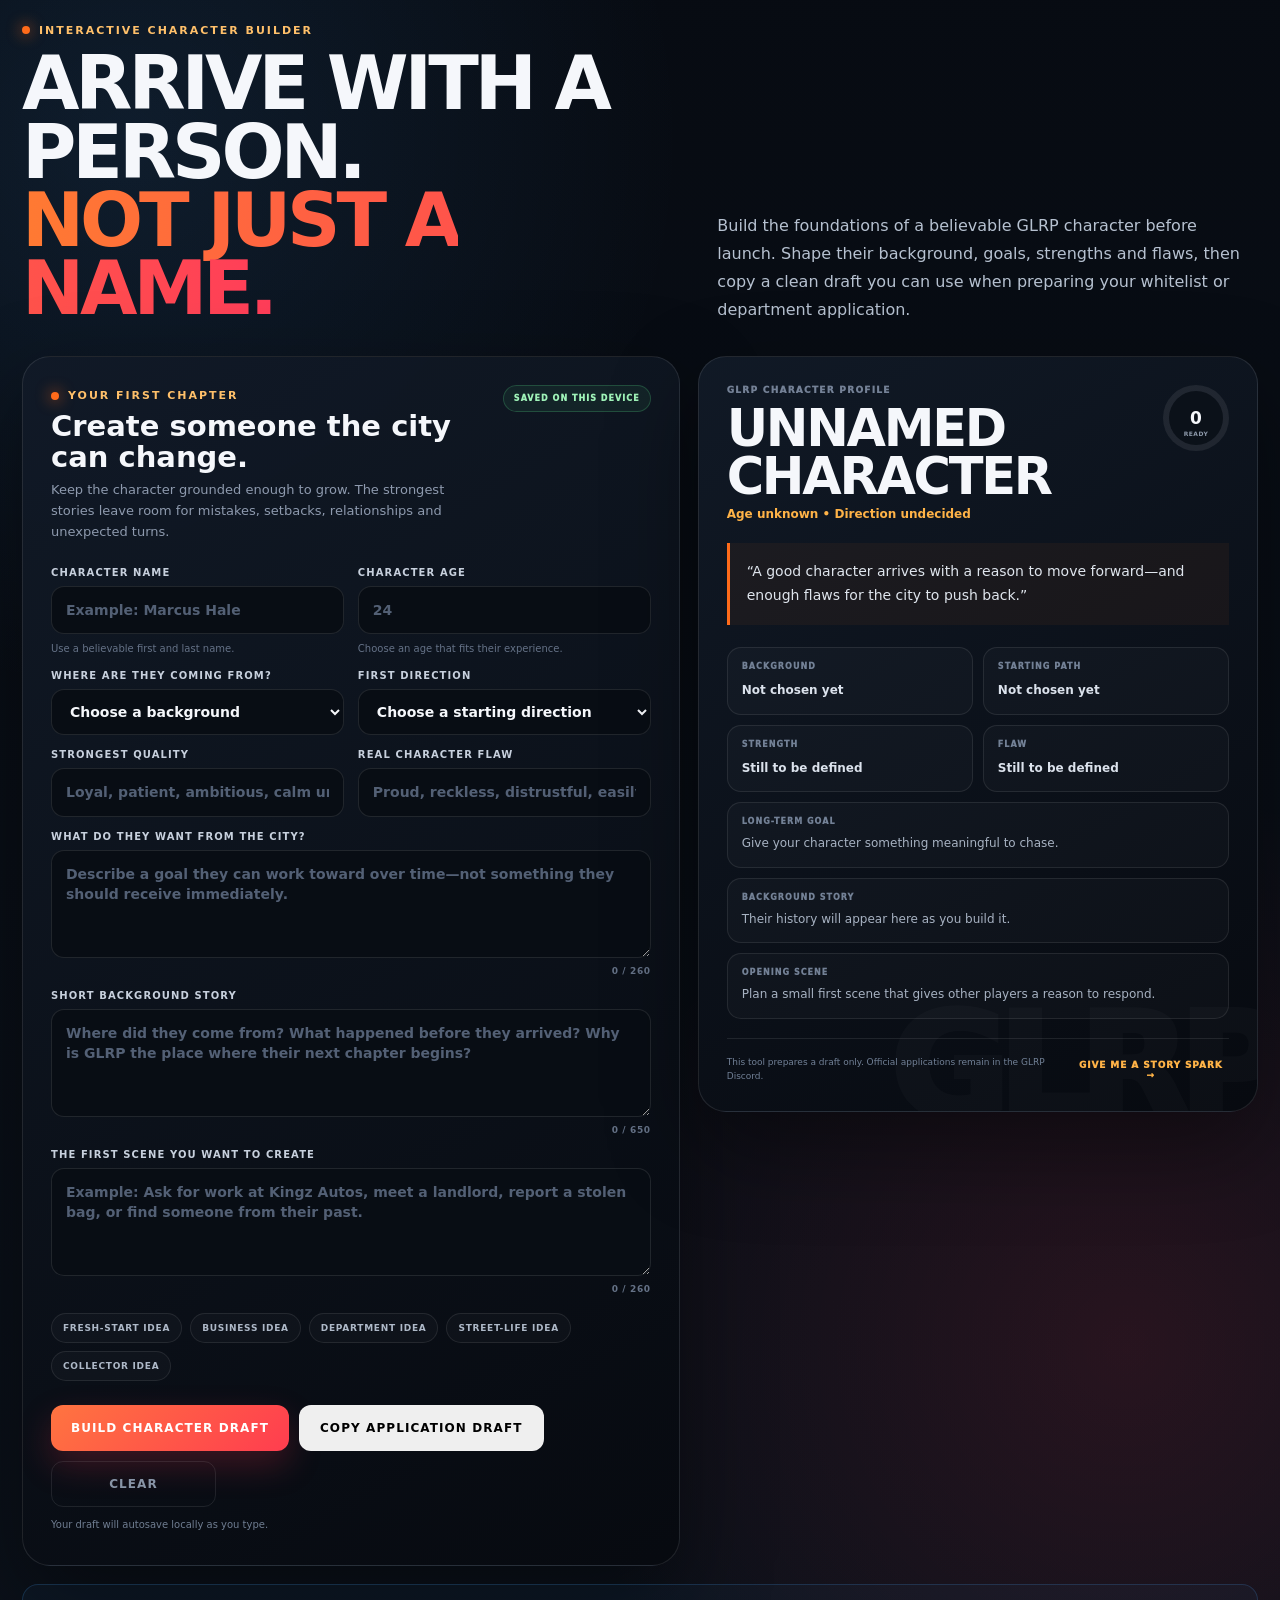
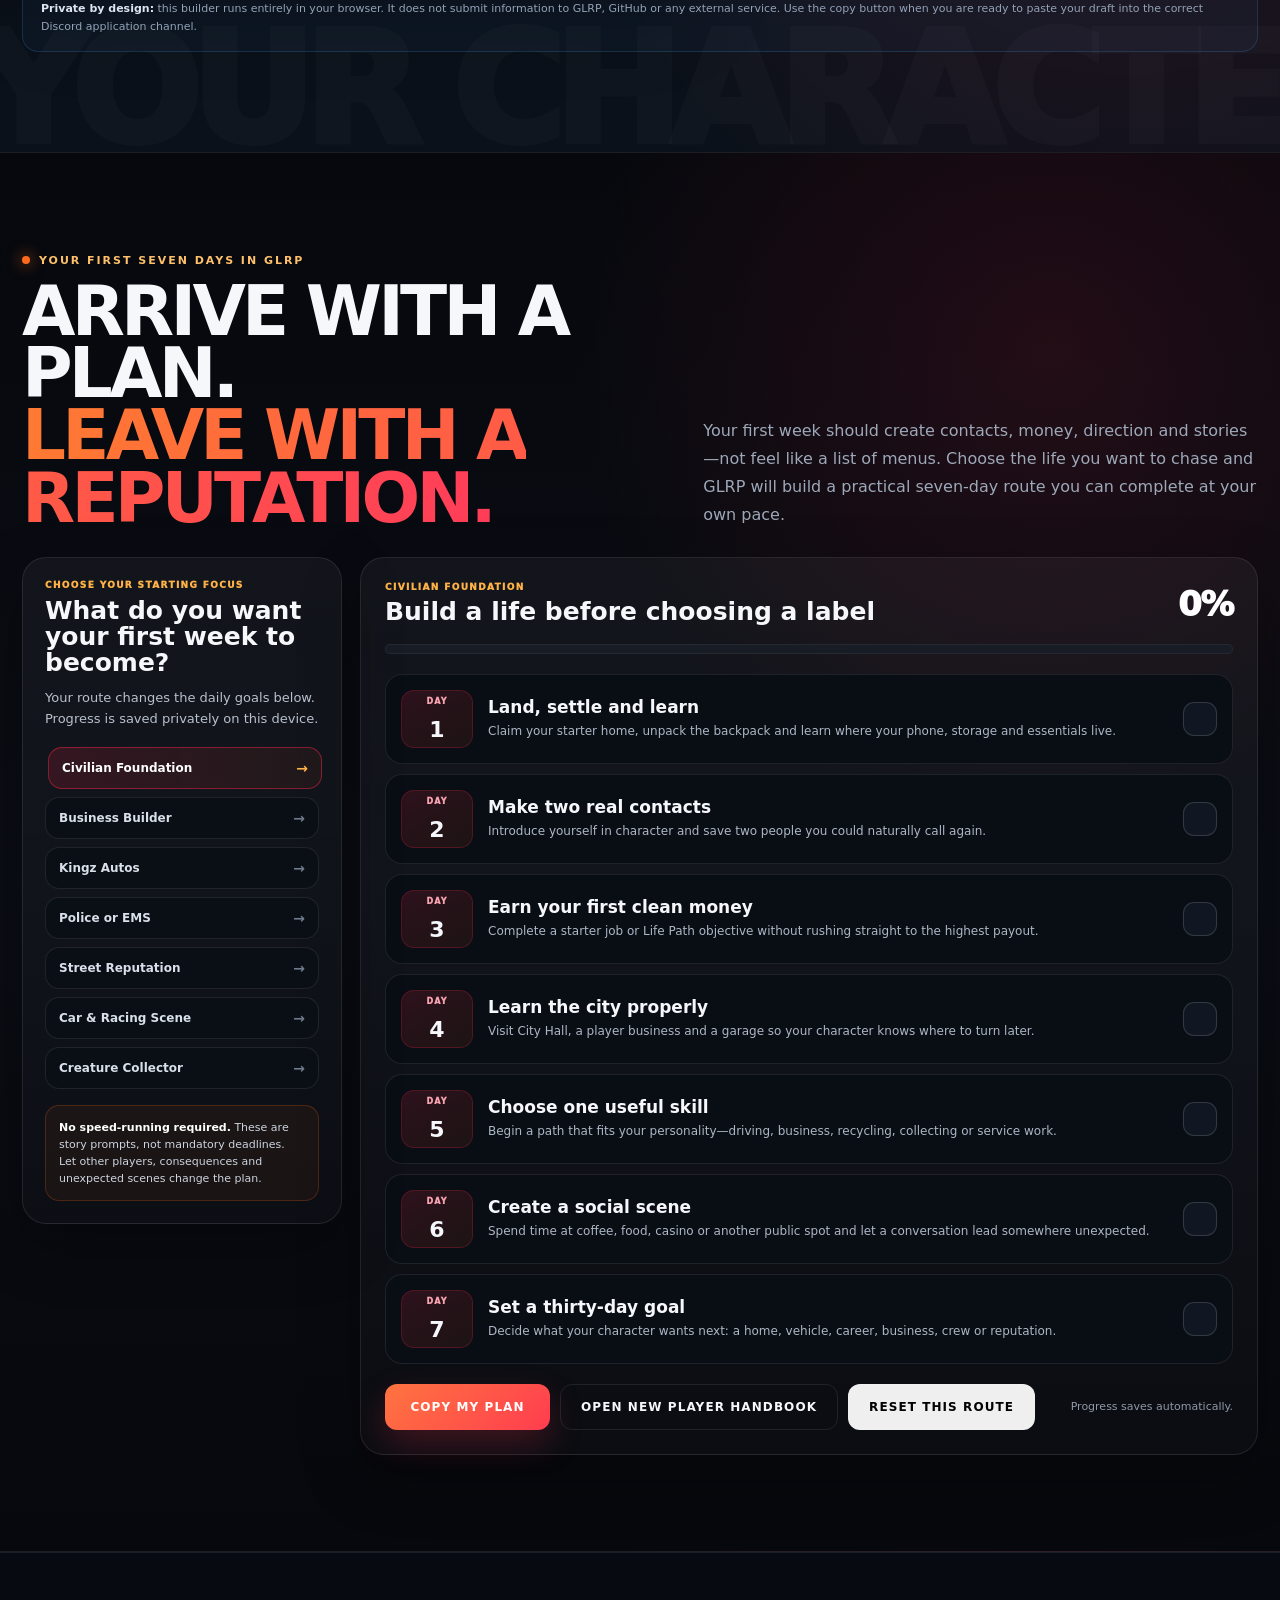
==== commit 2e6de6fe: "Add three-step GLRP join route" ====
--- a/index.html
+++ b/index.html
@@ -452,6 +452,27 @@
   .hero .actions .btn.pulse-launch,
   .hero .actions .btn.story-launch{min-width:0;width:100%;}
 }
+
+
+/* V3.2.7 — Start Your GLRP Journey */
+.join-route-open{overflow:hidden}
+.join-route-overlay{position:fixed;inset:0;z-index:940;display:none;align-items:center;justify-content:center;padding:24px;background:rgba(2,4,7,.9);backdrop-filter:blur(18px)}
+.join-route-overlay.open{display:flex;animation:joinRouteFade .2s ease both}
+.join-route-panel{position:relative;width:min(1080px,100%);max-height:calc(100vh - 48px);overflow:auto;border:1px solid rgba(255,255,255,.14);border-radius:28px;background:radial-gradient(circle at 92% 0,rgba(255,51,78,.18),transparent 32%),radial-gradient(circle at 0 100%,rgba(255,107,26,.14),transparent 35%),linear-gradient(150deg,#111924,#070a10 72%);box-shadow:0 45px 140px rgba(0,0,0,.78)}
+.join-route-close{position:absolute;right:18px;top:18px;z-index:4;width:42px;height:42px;border-radius:50%;border:1px solid rgba(255,255,255,.14);background:#080d14;color:#fff;font-size:20px;cursor:pointer}.join-route-close:hover{border-color:rgba(255,107,26,.75);background:#151019}
+.join-route-head{padding:48px 56px 25px;border-bottom:1px solid var(--line)}
+.join-route-head h2{max-width:820px;margin:13px 0 14px;font-size:clamp(42px,6vw,76px);line-height:.9;letter-spacing:-.055em;text-transform:uppercase}.join-route-head p{max-width:720px;margin:0;color:#b8c3d1;font-size:15px;line-height:1.7}
+.join-route-status{display:flex;align-items:center;gap:10px;width:max-content;max-width:100%;margin-top:22px;padding:10px 13px;border:1px solid rgba(88,229,138,.22);border-radius:999px;background:rgba(88,229,138,.065);color:#d8ffe2;font-size:10px;font-weight:900;letter-spacing:.09em;text-transform:uppercase}.join-route-status i{width:8px;height:8px;flex:0 0 auto;border-radius:50%;background:var(--green);box-shadow:0 0 13px var(--green)}
+.join-route-body{padding:30px 56px 48px}
+.join-route-steps{display:grid;grid-template-columns:repeat(3,1fr);gap:14px}.join-route-step{position:relative;min-height:310px;display:flex;flex-direction:column;padding:25px;border:1px solid rgba(255,255,255,.1);border-radius:22px;background:linear-gradient(155deg,rgba(255,255,255,.055),rgba(255,255,255,.018));overflow:hidden}.join-route-step:after{content:attr(data-number);position:absolute;right:-5px;top:-22px;color:rgba(255,255,255,.035);font-size:112px;font-weight:950;line-height:1;pointer-events:none}.join-route-number{width:48px;height:48px;display:grid;place-items:center;border-radius:15px;background:linear-gradient(135deg,var(--orange),var(--red));color:#fff;font-size:17px;font-weight:950;box-shadow:0 12px 30px rgba(255,72,51,.25)}.join-route-step:nth-child(2) .join-route-number{background:linear-gradient(135deg,#3e8cff,#7658ff)}.join-route-step:nth-child(3) .join-route-number{background:linear-gradient(135deg,#31ca71,#1f9f8a)}
+.join-route-step small{display:block;margin-top:21px;color:var(--gold);font-size:9px;font-weight:950;letter-spacing:.14em;text-transform:uppercase}.join-route-step h3{margin:8px 0 10px;font-size:25px;line-height:1.05}.join-route-step p{margin:0 0 18px;color:#99a6b8;font-size:13px;line-height:1.65}.join-route-links{display:grid;gap:8px;margin-top:auto}.join-route-link{display:flex;align-items:center;justify-content:space-between;gap:12px;padding:12px 13px;border:1px solid rgba(255,255,255,.1);border-radius:12px;background:#090e15;color:#f7f9fc;font-size:10px;font-weight:900;letter-spacing:.075em;text-transform:uppercase;cursor:pointer}.join-route-link:hover{transform:translateY(-1px);border-color:rgba(255,107,26,.55);background:#131019}.join-route-link.primary{border:0;background:linear-gradient(135deg,var(--orange),#de3e1c);color:#fff;box-shadow:0 11px 26px rgba(255,88,33,.2)}.join-route-step:nth-child(2) .join-route-link.primary{background:linear-gradient(135deg,#3d8cff,#7157ed)}.join-route-step:nth-child(3) .join-route-link.primary{background:linear-gradient(135deg,#35c873,#188f80)}
+.join-route-tip{display:grid;grid-template-columns:auto 1fr auto;align-items:center;gap:16px;margin-top:18px;padding:18px 20px;border:1px solid rgba(255,179,71,.2);border-radius:17px;background:rgba(255,179,71,.055)}.join-route-tip-icon{width:40px;height:40px;display:grid;place-items:center;border-radius:12px;background:rgba(255,179,71,.12);color:var(--gold);font-weight:950}.join-route-tip strong{display:block;font-size:13px}.join-route-tip span{display:block;margin-top:4px;color:#9aa6b5;font-size:11px;line-height:1.5}.join-route-tip a{white-space:nowrap;color:var(--gold);font-size:9px;font-weight:950;letter-spacing:.1em;text-transform:uppercase}
+.hero .actions .journey-launch{background:linear-gradient(135deg,#34c875,#168c7d)!important;border:0!important;color:#fff!important;box-shadow:0 12px 28px rgba(39,186,126,.24)!important}.hero .actions .journey-launch:hover{filter:brightness(1.1);box-shadow:0 15px 34px rgba(39,186,126,.34)!important}.nav-join.journey-launch{cursor:pointer;border:0}
+@keyframes joinRouteFade{from{opacity:0}to{opacity:1}}
+@media(max-width:900px){.join-route-steps{grid-template-columns:1fr}.join-route-step{min-height:0}.join-route-head,.join-route-body{padding-left:28px;padding-right:28px}.join-route-tip{grid-template-columns:auto 1fr}.join-route-tip a{grid-column:2}}
+@media(max-width:600px){.join-route-overlay{padding:10px}.join-route-panel{max-height:calc(100vh - 20px);border-radius:20px}.join-route-head{padding:36px 20px 22px}.join-route-body{padding:20px}.join-route-head h2{font-size:42px}.join-route-close{right:11px;top:11px}.join-route-tip{grid-template-columns:1fr}.join-route-tip-icon{display:none}.join-route-tip a{grid-column:auto}.hero .actions .journey-launch{width:100%}}
+@media(prefers-reduced-motion:reduce){.join-route-overlay.open{animation:none}.join-route-link:hover{transform:none}}
+
 </style>
 
 </head>
@@ -481,14 +502,14 @@
 <a href="#support">Support</a>
 </div>
 </details>
-<a class="nav-join" href="https://discord.gg/QPgcjHWShX" target="_blank">Join City</a>
+<button aria-haspopup="dialog" class="nav-join journey-launch" id="launchJoinRouteNav" type="button">Join City</button>
 </nav>
 </div></header>
 <div aria-hidden="true" class="page-progress"><span id="pageProgressBar"></span></div>
 <button aria-haspopup="dialog" aria-label="Search the GLRP website" class="site-search-trigger" id="siteSearchTrigger" type="button"><svg aria-hidden="true" viewbox="0 0 24 24"><circle cx="11" cy="11" r="7"></circle><path d="m20 20-3.5-3.5"></path></svg><span>Find anything</span><kbd>Ctrl K</kbd></button>
 <main>
 <section class="hero" id="home"><div class="hero-bg"></div><div class="wrap hero-grid">
-<div class="hero-copy"><span class="kicker">WELCOME TO GANG LIFE RP • COMING SOON</span><h1>Start with nothing.<br/><span class="accent">Build something</span><br/>the city remembers.</h1><p>A serious UK roleplay city where your contacts, choices, vehicles, businesses and reputation become one connected story. Find your lane, meet the right people and give the city a reason to remember your name.</p><div aria-live="polite" class="hero-live-line"><i></i><span>Your next chapter:</span><strong id="heroRole">build a name from nothing.</strong></div><div class="actions"><a class="btn primary" href="#showcase">Explore the City</a><button class="btn tour-launch" id="launchCityTour" type="button">Take 60-Second Tour</button><button class="btn pulse-launch" id="launchCommunityPulse" type="button">City Pulse</button><button class="btn story-launch" id="launchCharacterStories" type="button">Meet the City</button><a class="btn" href="#role-match">Find Your Role</a><a class="btn" href="https://discord.gg/QPgcjHWShX" rel="noopener" target="_blank">Join GLRP</a></div></div>
+<div class="hero-copy"><span class="kicker">WELCOME TO GANG LIFE RP • COMING SOON</span><h1>Start with nothing.<br/><span class="accent">Build something</span><br/>the city remembers.</h1><p>A serious UK roleplay city where your contacts, choices, vehicles, businesses and reputation become one connected story. Find your lane, meet the right people and give the city a reason to remember your name.</p><div aria-live="polite" class="hero-live-line"><i></i><span>Your next chapter:</span><strong id="heroRole">build a name from nothing.</strong></div><div class="actions"><a class="btn primary" href="#showcase">Explore the City</a><button class="btn tour-launch" id="launchCityTour" type="button">Take 60-Second Tour</button><button class="btn pulse-launch" id="launchCommunityPulse" type="button">City Pulse</button><button class="btn story-launch" id="launchCharacterStories" type="button">Meet the City</button><a class="btn" href="#role-match">Find Your Role</a><button aria-haspopup="dialog" class="btn journey-launch" id="launchJoinRoute" type="button">How to Join</button></div></div>
 <div class="hero-side hero-invite-panel">
 <div class="invite-live"><span class="invite-dot"></span><div><small>Live city status</small><strong data-live-state="">Connecting to GLRP…</strong><span data-live-capacity="">Checking the real server count.</span></div></div>
 <div class="invite-copy"><small>YOUR FIRST CHAPTER</small><h2>There is no single right way to arrive.</h2><p>Serve the city, build a business, chase rare finds, live for cars or earn respect on the streets. GLRP gives your choices somewhere to lead.</p></div>
@@ -960,7 +981,7 @@
 <div class="whitelist-flow"><div class="whitelist-flow-top"><div><span class="kicker">Four simple steps</span><h3>Your route into GLRP</h3></div><p>You do not need to memorise every script or system. The important part is showing that you understand serious roleplay, respect the community and have a character idea that can grow.</p></div><div class="whitelist-steps"><div class="whitelist-step"><b>Step 01</b><strong>Join Discord</strong><span>Read announcements, the current rulebook and application information.</span></div><div class="whitelist-step"><b>Step 02</b><strong>Build your character</strong><span>Create a believable background, goals, strengths and flaws.</span></div><div class="whitelist-step"><b>Step 03</b><strong>Submit honestly</strong><span>Complete the whitelist or department application in your own words.</span></div><div class="whitelist-step"><b>Step 04</b><strong>Enter prepared</strong><span>Use the handbook, ask for help and build scenes with the community.</span></div></div></div>
 <div class="support-actions"><p><strong>Need help before applying?</strong><br/>Join the official GLRP Discord and use the correct support or application channel.</p><div class="support-buttons"><a class="btn" href="#start">Read New Player Handbook</a><a class="btn primary" href="https://discord.gg/QPgcjHWShX" target="_blank">Open GLRP Discord</a></div></div>
 </div></section><section class="join" id="join"><div class="wrap"><div class="join-box"><div><span class="kicker">Coming soon • ready to start?</span><h2>Enter the city.<br/><span class="accent">Create your legacy.</span></h2><p>Join the GLRP community before launch, follow official announcements and help shape a server designed around player stories and custom gameplay.</p></div><div class="join-buttons"><a class="btn primary" href="https://discord.gg/QPgcjHWShX" target="_blank">Join Discord</a><a class="btn" href="https://cfx.re/join/a44z4m5" target="_blank">Connect to FiveM</a><a class="btn" href="https://www.youtube.com/@GLRPFiveM" target="_blank">GLRP YouTube</a></div></div></div></section></main>
-<footer class="footer"><div class="wrap footer-grid"><span>© 2026 Gang Life RP • UK Serious Roleplay • Coming Soon • Launch Countdown • Live City Pulse • Smart Search • Character Builder • Media Hub</span><span><a href="https://discord.gg/QPgcjHWShX" target="_blank">Discord</a> • <a href="https://www.youtube.com/@GLRPFiveM" target="_blank">YouTube</a> • <a href="https://cfx.re/join/a44z4m5" target="_blank">FiveM</a></span></div></footer>
+<footer class="footer"><div class="wrap footer-grid"><span>© 2026 Gang Life RP • UK Serious Roleplay • Coming Soon • Launch Countdown • Live City Pulse • Smart Search • Character Builder • Media Hub • Guided Join Route</span><span><a href="https://discord.gg/QPgcjHWShX" target="_blank">Discord</a> • <a href="https://www.youtube.com/@GLRPFiveM" target="_blank">YouTube</a> • <a href="https://cfx.re/join/a44z4m5" target="_blank">FiveM</a></span></div></footer>
 <div class="toast" id="copyToast">Copied to clipboard</div>
 <button aria-label="Back to top" class="back-to-top" id="backToTop" type="button">↑</button>
 <div aria-labelledby="siteSearchTitle" aria-modal="true" class="site-search-overlay" id="siteSearchOverlay" role="dialog">
@@ -974,6 +995,59 @@
 <div aria-label="Search results" class="site-search-results" id="siteSearchResults" role="listbox"></div>
 </div>
 </div>
+
+<div aria-hidden="true" aria-labelledby="joinRouteTitle" aria-modal="true" class="join-route-overlay" id="joinRouteOverlay" role="dialog">
+  <div class="join-route-panel">
+    <button aria-label="Close join guide" class="join-route-close" id="closeJoinRoute" type="button">×</button>
+    <div class="join-route-head">
+      <span class="kicker">Your route into Gang Life RP</span>
+      <h2 id="joinRouteTitle">Three steps.<br/><span class="accent">No guessing.</span></h2>
+      <p>Get into the community, prepare a believable character and enter the city knowing exactly where to begin. You can explore the site first or start immediately.</p>
+      <div class="join-route-status"><i></i> Community access and applications are open</div>
+    </div>
+    <div class="join-route-body">
+      <div class="join-route-steps">
+        <article class="join-route-step" data-number="01">
+          <div class="join-route-number">01</div>
+          <small>Meet the community</small>
+          <h3>Join the GLRP Discord</h3>
+          <p>Get launch announcements, application channels, support and the people who will shape your first city connections.</p>
+          <div class="join-route-links">
+            <a class="join-route-link primary" href="https://discord.gg/QPgcjHWShX" rel="noopener" target="_blank">Open Discord <span>→</span></a>
+            <a class="join-route-link" href="#rules">Read the rules <span>→</span></a>
+          </div>
+        </article>
+        <article class="join-route-step" data-number="02">
+          <div class="join-route-number">02</div>
+          <small>Prepare your arrival</small>
+          <h3>Build a character with direction</h3>
+          <p>Pick a starting route, create strengths and flaws, then use the first-week planner so your story has somewhere to grow.</p>
+          <div class="join-route-links">
+            <a class="join-route-link primary" href="#character-builder">Build your character <span>→</span></a>
+            <a class="join-route-link" href="#role-match">Find your role <span>→</span></a>
+            <a class="join-route-link" href="#first-week">Plan your first week <span>→</span></a>
+          </div>
+        </article>
+        <article class="join-route-step" data-number="03">
+          <div class="join-route-number">03</div>
+          <small>Enter Gang Life RP</small>
+          <h3>Connect when you are ready</h3>
+          <p>Launch FiveM directly, arrive with a plan and let real players, opportunities and consequences change that plan.</p>
+          <div class="join-route-links">
+            <a class="join-route-link primary" href="https://cfx.re/join/a44z4m5" rel="noopener" target="_blank">Connect to FiveM <span>→</span></a>
+            <button class="join-route-link" data-copy="connect a44z4m5" type="button">Copy connect command <span>⧉</span></button>
+          </div>
+        </article>
+      </div>
+      <div class="join-route-tip">
+        <div class="join-route-tip-icon">?</div>
+        <div><strong>Not sure which route suits you?</strong><span>The role matcher takes less than a minute and points you toward a strong first character direction.</span></div>
+        <a href="#role-match">Use role matcher →</a>
+      </div>
+    </div>
+  </div>
+</div>
+
 <div class="modal" id="modal"><button id="closeModal">CLOSE</button><img alt="Gallery image" id="modalImg"/></div>
 <script>
 const menuBtn=document.getElementById('menuBtn'),links=document.getElementById('links');menuBtn.addEventListener('click',()=>links.classList.toggle('open'));links.querySelectorAll('a').forEach(a=>a.addEventListener('click',()=>links.classList.remove('open')));
@@ -2551,6 +2625,41 @@
   });
   render(0);
 })();
+
+
+// V3.2.7 — Start Your GLRP Journey
+(()=>{
+  const overlay=document.getElementById('joinRouteOverlay');
+  const closeButton=document.getElementById('closeJoinRoute');
+  const launchers=[document.getElementById('launchJoinRoute'),document.getElementById('launchJoinRouteNav')].filter(Boolean);
+  if(!overlay||!closeButton||!launchers.length)return;
+  let lastFocus=null;
+  const openRoute=()=>{
+    lastFocus=document.activeElement;
+    overlay.classList.add('open');
+    overlay.setAttribute('aria-hidden','false');
+    document.body.classList.add('join-route-open');
+    window.setTimeout(()=>closeButton.focus(),60);
+  };
+  const closeRoute=()=>{
+    overlay.classList.remove('open');
+    overlay.setAttribute('aria-hidden','true');
+    document.body.classList.remove('join-route-open');
+    if(lastFocus&&lastFocus.focus)lastFocus.focus();
+  };
+  launchers.forEach(button=>button.addEventListener('click',openRoute));
+  closeButton.addEventListener('click',closeRoute);
+  overlay.addEventListener('click',event=>{if(event.target===overlay)closeRoute();});
+  overlay.querySelectorAll('a[href^="#"]').forEach(link=>link.addEventListener('click',closeRoute));
+  document.addEventListener('keydown',event=>{if(event.key==='Escape'&&overlay.classList.contains('open'))closeRoute();});
+
+  overlay.querySelectorAll('[data-copy]').forEach(button=>button.addEventListener('click',async()=>{
+    const value=button.dataset.copy;
+    try{await navigator.clipboard.writeText(value);if(typeof showToast==='function')showToast('Copied: '+value)}
+    catch(_){const area=document.createElement('textarea');area.value=value;document.body.appendChild(area);area.select();document.execCommand('copy');area.remove();if(typeof showToast==='function')showToast('Copied: '+value)}
+  }));
+})();
+
 </script>
 
 </body></html>
